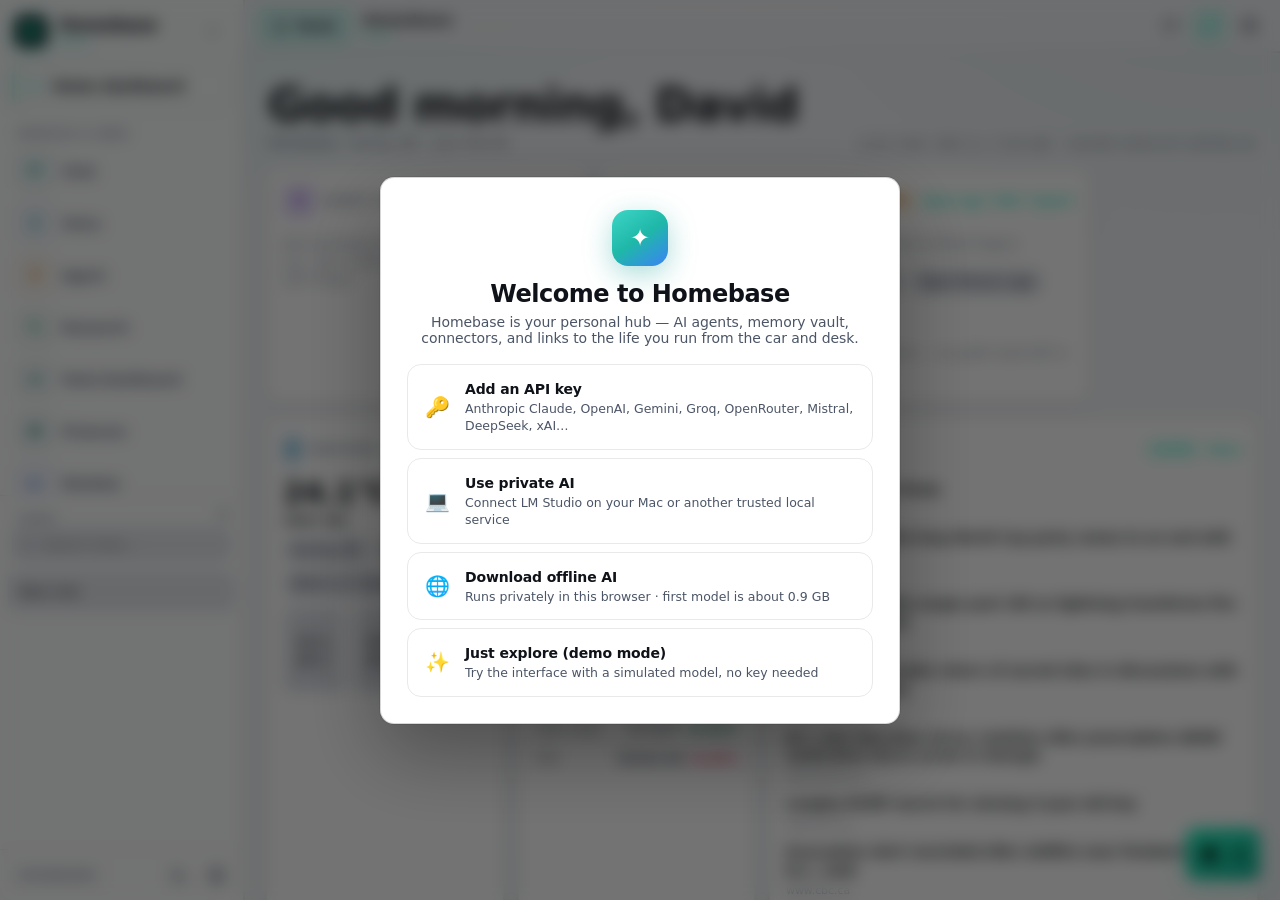
==== ai/index.html @ 6138772c "feat: design depth — clock-first Live, dock pill, user-moment UI Restructure Live for car glanceabil" ====
<!DOCTYPE html>
<html lang="en">
<head>
<meta charset="utf-8">
<meta name="viewport" content="width=device-width, initial-scale=1, viewport-fit=cover">
<meta name="theme-color" content="#05070a">
<meta name="apple-mobile-web-app-capable" content="yes">
<meta name="mobile-web-app-capable" content="yes">
<meta name="apple-mobile-web-app-status-bar-style" content="black-translucent">
<meta name="apple-mobile-web-app-title" content="Homebase">
<meta name="homebase-changelog-id" content="homebase-changelog">
<meta name="homebase-for-agents" content="Read #homebase-changelog (hidden) or call list_dashboard / window.HOMEBASE_CHANGELOG for dashboard history and roadmap.">
<link rel="apple-touch-icon" href="icon-180.png">
<link rel="manifest" href="manifest.webmanifest">
<title>Homebase</title>
<!-- HOMEBASE_CHANGELOG: machine-readable history for AI agents — also #homebase-changelog + JS HOMEBASE_CHANGELOG -->
<link rel="icon" href="data:image/svg+xml,%3Csvg xmlns='http://www.w3.org/2000/svg' viewBox='0 0 100 100'%3E%3Cdefs%3E%3ClinearGradient id='g' x1='0' y1='0' x2='1' y2='1'%3E%3Cstop offset='0' stop-color='%233dd6c6'/%3E%3Cstop offset='1' stop-color='%233b82f6'/%3E%3C/linearGradient%3E%3C/defs%3E%3Ccircle cx='50' cy='50' r='46' fill='url(%23g)'/%3E%3Ctext x='50' y='68' font-size='52' text-anchor='middle' fill='white'%3E%E2%9C%A6%3C/text%3E%3C/svg%3E">
<style>
/* ============================= Design tokens ============================= */
/* 2026-07-20 CALM: system UI stack (SF Pro / San Francisco / Segoe UI),
   mint accent #2af5c4, hairline chrome. No web fonts — pure system for
   instant paint on Tesla browser and mobile Safari. */
:root{
  --bg:#f2f4f7;
  --bg2:#ffffff;
  --bg3:#e6e9ee;
  --bg4:#dadfe6;
  --border:rgba(12,16,22,.09);
  --border2:rgba(12,16,22,.17);
  --hair:rgba(12,16,22,.08);
  --text:#0f1319;
  --text2:#4b5566;
  --text3:#7a8494;
  --steel:#8b95a8;
  --acc:#0d8f74;
  --acc2:#12b596;
  --acc-soft:rgba(13,143,116,.14);
  --acc-soft2:rgba(13,143,116,.26);
  --acc-glow:rgba(42,245,196,.22);
  --ok:#0f7d5e;
  --warn:#c46a05;
  --danger:#d92551;
  --glow:0 0 48px rgba(42,245,196,.14);
  --shadow:0 1px 2px rgba(12,16,22,.05), 0 10px 32px rgba(12,20,26,.10);
  --shadow-sm:0 1px 2px rgba(12,16,22,.05), 0 4px 12px rgba(12,20,26,.07);
  --r:16px;
  --r-sm:12px;
  --r-xs:8px;
  --font-display:-apple-system,BlinkMacSystemFont,"SF Pro Display","SF Pro Text","Segoe UI",system-ui,"Helvetica Neue",sans-serif;
  --font:-apple-system,BlinkMacSystemFont,"SF Pro Display","SF Pro Text","Segoe UI",system-ui,"Helvetica Neue",sans-serif;
  --mono:ui-monospace,SFMono-Regular,"SF Mono",Menlo,Consolas,monospace;
  --fs:16px;
  --sidebar-w:244px;
  --chat-w:48rem;
  --composer-r:14px;
  --mesh:none;
  --user-bubble:#dcf6ee;
  --asst-fg:var(--text);
  --sidebar-bg:rgba(255,255,255,.86);
  --topbar-h:52px;
  --aurora-a:rgba(42,245,196,.14);
  --aurora-b:rgba(15,140,120,.08);
  --aurora-c:rgba(42,245,196,.06);
  --surface-glass:rgba(255,255,255,.86);
}
[data-theme="dark"]{
  --bg:#05070a;
  --bg2:#0a0e14;
  --bg3:#12161d;
  --bg4:#1a1f2a;
  --border:rgba(255,255,255,.08);
  --border2:rgba(255,255,255,.16);
  --hair:rgba(255,255,255,.06);
  --text:#eef1f6;
  --text2:#a8b1c1;
  --text3:#7a8494;
  --steel:#8b95a8;
  --acc:#2af5c4;
  --acc2:#6bffd9;
  --acc-soft:rgba(42,245,196,.14);
  --acc-soft2:rgba(42,245,196,.28);
  --acc-glow:rgba(42,245,196,.35);
  --ok:#3ee29a;
  --warn:#fbbf24;
  --danger:#ff5c7a;
  --glow:0 0 40px rgba(42,245,196,.22);
  --shadow:0 1px 2px rgba(0,0,0,.35), 0 16px 40px rgba(0,0,0,.45);
  --shadow-sm:0 1px 2px rgba(0,0,0,.30), 0 4px 14px rgba(0,0,0,.32);
  --user-bubble:#0f2a24;
  --sidebar-bg:rgba(8,10,15,.92);
  --aurora-a:rgba(42,245,196,.12);
  --aurora-b:rgba(30,80,120,.10);
  --aurora-c:rgba(42,245,196,.06);
  --surface-glass:rgba(12,15,22,.88);
}
[data-theme="light"]{
  --bg:#f2f4f7;
  --bg2:#ffffff;
  --bg3:#e6e9ee;
  --bg4:#dadfe6;
  --border:rgba(12,16,22,.09);
  --border2:rgba(12,16,22,.17);
  --hair:rgba(12,16,22,.08);
  --text:#0f1319;
  --text2:#4b5566;
  --text3:#7a8494;
  --steel:#8b95a8;
  --acc:#0d8f74;
  --acc2:#12b596;
  --acc-soft:rgba(13,143,116,.14);
  --acc-soft2:rgba(13,143,116,.26);
  --acc-glow:rgba(42,245,196,.18);
  --shadow:0 1px 2px rgba(12,16,22,.05), 0 10px 32px rgba(12,20,26,.10);
  --shadow-sm:0 1px 2px rgba(12,16,22,.05), 0 4px 12px rgba(12,20,26,.07);
  --user-bubble:#dcf6ee;
  --sidebar-bg:rgba(255,255,255,.86);
  --aurora-a:rgba(42,245,196,.14);
  --aurora-b:rgba(15,140,120,.08);
  --aurora-c:rgba(42,245,196,.06);
  --surface-glass:rgba(255,255,255,.90);
}
*{box-sizing:border-box; -webkit-tap-highlight-color:transparent}
html{-webkit-text-size-adjust:100%}
html,body{height:100%}
button,a,.tgl,.convo,.swatch{touch-action:manipulation}
body{
  margin:0; font-family:var(--font); font-size:var(--fs); color:var(--text);
  background:var(--bg); overflow:hidden;
  letter-spacing:-.011em;
  -webkit-font-smoothing:antialiased; -moz-osx-font-smoothing:grayscale;
  text-rendering:optimizeLegibility;
}
body::before{
  content:""; position:fixed; inset:0; pointer-events:none; z-index:0;
  background:
    radial-gradient(1200px 720px at 8% -14%, var(--aurora-a), transparent 62%),
    radial-gradient(1040px 640px at 98% -6%, var(--aurora-b), transparent 58%),
    radial-gradient(920px 560px at 50% 116%, var(--aurora-c), transparent 60%);
  opacity:.9;
}
button{font-family:inherit; font-size:inherit; color:inherit; background:none; border:none; cursor:pointer; padding:0}
input,textarea,select{font-family:inherit; font-size:inherit; color:var(--text)}
input,textarea{
  background:var(--bg3); border:1px solid var(--border); border-radius:var(--r-sm);
  padding:10px 14px; outline:none; transition:border-color .15s, box-shadow .15s;
}
input:focus,textarea:focus{border-color:var(--acc); box-shadow:0 0 0 3px var(--acc-soft)}
select{background:var(--bg3); border:1px solid var(--border); border-radius:var(--r-sm); padding:8px 12px; outline:none}
a{color:var(--acc2); text-decoration:none}
a:hover{text-decoration:underline}
::-webkit-scrollbar{width:8px;height:8px}
::-webkit-scrollbar-thumb{background:rgba(255,255,255,.12); border-radius:8px; border:2px solid transparent; background-clip:content-box}
[data-theme="light"] ::-webkit-scrollbar-thumb{background:rgba(0,0,0,.15); background-clip:content-box; border:2px solid transparent}
::-webkit-scrollbar-track{background:transparent}

/* ============================= App layout ============================= */
#app{display:flex; height:100vh; height:100dvh; width:100%; position:relative; z-index:1; background:transparent}
#sidebar{
  width:var(--sidebar-w); min-width:var(--sidebar-w); height:100%;
  background:var(--sidebar-bg);
  backdrop-filter:blur(24px) saturate(1.35); -webkit-backdrop-filter:blur(24px) saturate(1.35);
  border-right:1px solid var(--border);
  display:flex; flex-direction:column; z-index:40;
  transition:transform .28s cubic-bezier(.22,1,.36,1), margin-left .28s cubic-bezier(.22,1,.36,1);
  box-shadow:4px 0 32px rgba(18,40,36,.08);
}
#main{flex:1; display:flex; flex-direction:column; min-width:0; position:relative; background:transparent}

/* Sidebar — ChatGPT-like */
.sb-head{display:flex; align-items:center; gap:10px; padding:14px 14px 6px}
.brand{display:flex; align-items:center; gap:10px; font-weight:800; font-size:16px; letter-spacing:-.02em; flex:1; min-width:0}
.brand .logo{
  width:30px;height:30px;border-radius:10px;
  background:linear-gradient(135deg,#3dd6c6,#1fb8a8 55%,#3b82f6);
  display:grid; place-items:center; color:#fff; font-size:14px; flex:none;
  box-shadow:0 2px 14px rgba(61,214,198,.4);
}
.brand-lockup{display:flex;flex-direction:column;gap:1px;line-height:1;min-width:0}
.brand .nm{color:var(--text); background:none; -webkit-text-fill-color:unset; font-weight:800}
.brand .sub{font-size:10px;font-weight:700;letter-spacing:1.4px;text-transform:uppercase;color:var(--acc)}
.icon-btn{
  width:36px;height:36px; min-width:36px; border-radius:10px; display:grid; place-items:center;
  color:var(--text2); transition:background .15s,color .15s, transform .12s; position:relative;
}
.icon-btn:hover{background:var(--bg3); color:var(--text)}
.icon-btn:active{transform:scale(.96)}
.icon-btn.on{color:var(--acc); background:var(--acc-soft)}
.icon-btn.on{box-shadow:none}
.icon-btn svg{width:18px;height:18px; display:block}
.new-chat{
  margin:6px 12px 12px; padding:12px 14px; min-height:48px; border-radius:14px; font-weight:700;
  background:linear-gradient(135deg,#1ec8b8,#3dd6c6 45%,#3b82f6);
  color:#06201c; border:none;
  display:flex; align-items:center; gap:10px; justify-content:flex-start;
  box-shadow:0 8px 24px rgba(61,214,198,.28); transition:filter .15s, transform .12s, box-shadow .15s;
  letter-spacing:-.01em;
}
.new-chat:hover{filter:brightness(1.05); transform:translateY(-1px); box-shadow:0 12px 28px rgba(61,214,198,.34)}
.new-chat svg{stroke:#06201c}
.sb-search{margin:0 12px 10px; position:relative}
.sb-search input{
  width:100%; padding:9px 12px 9px 34px; background:var(--bg3); font-size:13.5px;
  border-radius:10px; border-color:transparent;
}
.sb-search input:focus{border-color:var(--acc)}
.sb-search .mag{position:absolute; left:11px; top:50%; transform:translateY(-50%); color:var(--text3); width:15px;height:15px}
#convo-list{flex:1; overflow-y:auto; padding:4px 8px 12px}
.convo{
  display:flex; align-items:center; gap:8px; padding:10px 12px; border-radius:10px; cursor:pointer;
  color:var(--text2); margin-bottom:1px; position:relative; user-select:none;
  transition:background .12s, color .12s;
}
.convo:hover{background:var(--bg3)}
.convo.active{background:var(--bg3); color:var(--text)}
.convo .c-title{flex:1; min-width:0; white-space:nowrap; overflow:hidden; text-overflow:ellipsis; font-size:13.5px; font-weight:500}
.convo .c-pin{font-size:11px; color:var(--acc); flex:none}
.convo .c-x{opacity:0; width:24px;height:24px;min-width:24px; border-radius:7px; display:grid; place-items:center; color:var(--text3)}
.convo:hover .c-x{opacity:1}
.convo .c-x:hover{background:var(--bg4); color:var(--danger)}
.sb-sec{font-size:11px; text-transform:uppercase; letter-spacing:.08em; color:var(--text3); padding:14px 14px 6px; font-weight:600}
.sb-foot{border-top:1px solid var(--border); padding:10px 12px; display:flex; align-items:center; gap:6px; color:var(--text2); font-size:13px}
.sb-foot .grow{flex:1}
#sb-scrim{display:none; position:fixed; inset:0; background:rgba(0,0,0,.45); z-index:35; backdrop-filter:blur(4px)}

/* Topbar — minimal, borderless */
#topbar{
  display:flex; align-items:center; gap:6px; padding:8px 14px;
  min-height:var(--topbar-h);
  border-bottom:none;
  background:transparent;
  z-index:20;
}
#menu-btn{display:none}
#model-btn{
  display:flex; align-items:center; gap:8px; padding:7px 12px 7px 10px; border-radius:999px;
  background:transparent; border:1px solid transparent; max-width:320px;
  transition:background .15s, border-color .15s;
}
#model-btn:hover{background:var(--bg3); border-color:var(--border)}
#model-btn .m-dot{width:7px;height:7px;border-radius:50%; background:var(--ok); flex:none}
#model-btn .m-name{font-weight:600; font-size:14px; white-space:nowrap; overflow:hidden; text-overflow:ellipsis; letter-spacing:-.02em}
#model-btn .m-prov{font-size:12px; color:var(--text3); white-space:nowrap}
#model-btn .chev{color:var(--text3); flex:none; opacity:.7}
.tb-spacer{flex:1}
#tools-btn.on::after,#council-btn.on::after{
  content:""; position:absolute; top:6px; right:6px; width:6px;height:6px; border-radius:50%; background:var(--acc);
}
#council-btn.on{color:var(--acc); background:var(--acc-soft)}

/* ============================= Chat area ============================= */
#chat-scroll{flex:1; overflow-y:auto; overscroll-behavior:contain; scroll-behavior:smooth}
#chat{
  max-width:var(--chat-w); margin:0 auto; width:100%;
  padding:12px 20px 36px; display:flex; flex-direction:column; gap:28px;
  min-height:100%;
}
#chat:has(#empty-state){
  justify-content:center; padding-top:8px; padding-bottom:12px;
}
.msg{display:flex; gap:14px; animation:msgIn .28s cubic-bezier(.22,1,.36,1); align-items:flex-start}
@keyframes msgIn{from{opacity:0; transform:translateY(8px)}to{opacity:1; transform:none}}
.msg .avatar{
  width:28px;height:28px;min-width:28px; border-radius:999px; display:grid; place-items:center;
  font-size:13px; margin-top:4px; user-select:none;
}
.msg.assistant .avatar{
  background:linear-gradient(145deg,#3dd6c6,#1fb8a8 55%,#3b82f6);
  color:#fff; box-shadow:none;
}
.msg.user{flex-direction:row-reverse}
.msg.user .avatar{display:none} /* ChatGPT-style: no user avatar */
.msg .body{min-width:0; max-width:100%; flex:1; display:flex; flex-direction:column; gap:6px}
.msg.user .body{align-items:flex-end; max-width:min(85%, 720px); margin-left:auto; flex:0 1 auto}
.msg.assistant .body{max-width:100%}
.bubble{
  border-radius:var(--r); padding:2px 0; line-height:1.7; word-wrap:break-word; overflow-wrap:break-word; max-width:100%;
  font-size:15.5px; letter-spacing:-.011em;
}
.msg.user .bubble{
  background:linear-gradient(160deg,#d8f3ee,#dbeafe);
  border:1px solid rgba(15,159,148,.18); white-space:pre-wrap; max-width:100%;
  padding:12px 16px; border-radius:22px 22px 8px 22px;
  color:var(--text); font-size:15.5px;
  box-shadow:0 4px 16px rgba(15,159,148,.12);
}
[data-theme="dark"] .msg.user .bubble{
  background:linear-gradient(160deg,#14352c,#1c4c48);
  border-color:rgba(61,214,198,.24);
}
.msg.assistant .bubble{
  background:transparent; border:none; width:100%; box-shadow:none;
  padding:2px 0; color:var(--asst-fg);
}
.msg .meta{
  font-size:12px; color:var(--text3); display:flex; gap:8px; align-items:center;
  padding:2px 2px; flex-wrap:wrap; opacity:.85;
}
.msg.user .meta{justify-content:flex-end}
.msg .actions{display:flex; gap:2px; opacity:0; transition:opacity .15s}
.msg:hover .actions, .msg:focus-within .actions{opacity:1}
@media (hover:none){.msg .actions{opacity:.9}}
.actions .icon-btn{width:30px;height:30px;min-width:30px; border-radius:8px}
.actions .icon-btn svg{width:15px;height:15px}
.stream-caret::after{content:""; display:inline-block; width:7px; height:16px; margin-left:3px; vertical-align:-2px; border-radius:1px; background:var(--text); animation:blink 1s steps(1) infinite}
@keyframes blink{50%{opacity:0}}
.msg-err{border:1px solid color-mix(in srgb,var(--danger) 40%,transparent) !important; background:color-mix(in srgb,var(--danger) 8%,var(--bg2)) !important; border-radius:14px; padding:12px 14px !important}
.err-row{display:flex; gap:10px; align-items:center; color:var(--danger); font-size:13.5px}
.err-row button{border:1px solid var(--danger); color:var(--danger); border-radius:999px; padding:5px 14px; font-size:12.5px; font-weight:600}
.err-row button:hover{background:var(--danger); color:#fff}

.att-row{display:flex; gap:8px; flex-wrap:wrap}
.att-thumb{width:96px;height:96px; object-fit:cover; border-radius:14px; border:1px solid var(--border); cursor:zoom-in}
.att-file{display:flex; align-items:center; gap:8px; background:var(--bg3); border:1px solid var(--border); border-radius:12px; padding:10px 12px; font-size:12.5px; color:var(--text2); max-width:240px}
.att-file .fn{white-space:nowrap; overflow:hidden; text-overflow:ellipsis}

/* Thinking / tools */
.think-box{
  border:1px solid var(--border); border-radius:14px; background:var(--bg2);
  margin-bottom:4px; overflow:hidden; width:100%;
}
.think-box summary{
  cursor:pointer; padding:10px 14px; font-size:13px; font-weight:600; color:var(--text2);
  list-style:none; display:flex; align-items:center; gap:6px;
}
.think-box summary::-webkit-details-marker{display:none}
.think-body{padding:0 14px 12px; font-size:13px; color:var(--text3); white-space:pre-wrap; line-height:1.55; max-height:240px; overflow:auto}
.tool-box{
  border:1px solid var(--border) !important; border-radius:14px; background:var(--bg2) !important;
  margin:4px 0; overflow:hidden; width:100%;
}
.tool-box summary{
  cursor:pointer; padding:10px 14px; font-size:13px; font-weight:600; color:var(--text2);
  list-style:none;
}
.tool-box summary::-webkit-details-marker{display:none}
.tool-call{padding:8px 14px 12px; border-top:1px solid var(--border); font-size:12.5px}
.tool-call .t-head{display:flex; gap:8px; align-items:center; margin-bottom:6px; font-family:var(--mono); font-size:12px}
.tool-call .t-state{margin-left:auto; font-size:11px; font-weight:700; text-transform:uppercase; letter-spacing:.04em}
.tool-call .t-state.run{color:var(--acc2)}
.tool-call .t-state.done{color:var(--ok)}
.tool-call .t-state.err{color:var(--danger)}
.tool-call pre{
  margin:0; padding:10px 12px; background:var(--bg); border-radius:10px; overflow:auto;
  font-size:11.5px; line-height:1.45; color:var(--text2); max-height:180px;
}
.spin{display:inline-block; width:12px;height:12px; border:2px solid var(--border2); border-top-color:var(--acc); border-radius:50%; animation:spin .7s linear infinite; vertical-align:-1px}
@keyframes spin{to{transform:rotate(360deg)}}

/* Council / plan */
.council-box{
  border:1px solid var(--border); border-radius:16px; overflow:hidden; width:100%;
  background:var(--bg2); box-shadow:none;
}
.council-box .c-head{
  display:flex; align-items:center; gap:10px; padding:12px 14px;
  border-bottom:1px solid var(--border); font-weight:650; font-size:13.5px; background:transparent;
}
.council-box .c-head .c-ico{
  width:26px;height:26px;border-radius:8px; display:grid; place-items:center;
  background:linear-gradient(145deg,var(--acc),var(--acc2)); color:#fff; font-size:13px;
}
.council-member{border-bottom:1px solid var(--border); padding:12px 14px}
.council-member:last-child{border-bottom:none}
.council-member .cm-head{display:flex; align-items:center; gap:8px; margin-bottom:8px; font-size:12.5px}
.council-member .cm-dot{width:8px;height:8px;border-radius:50%; flex:none}
.council-member .cm-name{font-weight:650; color:var(--text)}
.council-member .cm-model{color:var(--text3); font-family:var(--mono); font-size:11px}
.council-member .cm-state{margin-left:auto; font-size:11px; font-weight:600; text-transform:uppercase; letter-spacing:.04em}
.council-member .cm-state.run{color:var(--acc2)}
.council-member .cm-state.done{color:var(--ok)}
.council-member .cm-state.err{color:var(--danger)}
.council-member .cm-body{font-size:13.5px; line-height:1.55; color:var(--text2); max-height:220px; overflow:auto; white-space:pre-wrap}
.council-synth-label{font-size:11px; font-weight:700; letter-spacing:.08em; text-transform:uppercase; color:var(--text3); padding:4px 0 0}
.plan-box{border:1px solid var(--border); border-radius:14px; padding:12px 14px; width:100%; background:var(--bg2)}
.plan-box .p-title{font-weight:650; font-size:13px; margin-bottom:8px; display:flex; gap:8px; align-items:center}
.plan-box ol{margin:0; padding-left:18px; display:flex; flex-direction:column; gap:6px}
.plan-box li{font-size:13px; color:var(--text2); line-height:1.4}
.plan-box li.done{color:var(--ok); text-decoration:line-through; opacity:.85}
.plan-box li.run{color:var(--acc2); font-weight:600}
.plan-box li.err{color:var(--danger)}

#jump-btn{
  position:absolute; bottom:110px; left:50%; transform:translateX(-50%);
  z-index:15; display:none; align-items:center; gap:6px;
  padding:8px 14px; border-radius:999px; background:var(--bg2); border:1px solid var(--border2);
  font-size:12.5px; font-weight:600; color:var(--text2); box-shadow:var(--shadow);
}
#jump-btn.show{display:flex}

/* ============================= Markdown ============================= */
.md{line-height:1.7}
.md p{margin:0 0 .85em}
.md p:last-child{margin-bottom:0}
.md h1,.md h2,.md h3{margin:1.1em 0 .45em; font-weight:650; letter-spacing:-.02em; line-height:1.25}
.md h1{font-size:1.35em}.md h2{font-size:1.18em}.md h3{font-size:1.05em}
.md ul,.md ol{margin:.4em 0 .9em; padding-left:1.35em}
.md li{margin:.25em 0}
.md blockquote{
  margin:.7em 0; padding:.2em 0 .2em 14px; border-left:3px solid var(--acc);
  color:var(--text2);
}
.md table{border-collapse:collapse; width:100%; margin:.8em 0; font-size:13.5px; display:block; overflow-x:auto}
.md th,.md td{border:1px solid var(--border); padding:8px 12px; text-align:left}
.md th{background:var(--bg3); font-weight:600}
.md hr{border:none; border-top:1px solid var(--border); margin:1.2em 0}
.md a{color:var(--acc2)}
.md code{
  font-family:var(--mono); font-size:.88em; background:var(--bg3);
  padding:.12em .4em; border-radius:6px; border:1px solid var(--border);
}
.md pre{margin:.7em 0; padding:0; background:none; border:none}
.codeblock{
  background:#0d0d0f; border:1px solid var(--border); border-radius:14px; overflow:hidden; margin:.75em 0;
}
[data-theme="light"] .codeblock{background:#1a1a1e}
.codeblock .cb-head{
  display:flex; align-items:center; justify-content:space-between; padding:8px 12px;
  background:rgba(255,255,255,.04); border-bottom:1px solid var(--border);
  font-size:11.5px; color:var(--text3); font-family:var(--mono);
}
.cb-copy{
  font-size:11.5px; color:var(--text2); padding:4px 10px; border-radius:8px;
  border:1px solid var(--border); background:transparent;
}
.cb-copy:hover{background:rgba(255,255,255,.06); color:var(--text)}
.codeblock pre{
  margin:0; padding:14px 16px; overflow:auto; font-family:var(--mono); font-size:13px;
  line-height:1.55; color:#e4e4e7; background:transparent;
}
.codeblock code{background:none; border:none; padding:0; font-size:inherit; color:inherit}

/* ============================= Empty state — Gemini-grade ============================= */
#empty-state{
  margin:auto; text-align:center; padding:36px 22px 20px; max-width:780px; width:100%;
  animation:msgIn .5s cubic-bezier(.22,1,.36,1);
  display:flex; flex-direction:column; align-items:center;
}
#empty-state .hero-orb{
  position:relative; width:88px; height:88px; margin:0 auto 22px;
  display:grid; place-items:center;
}
#empty-state .hero-orb .orb-core{
  width:64px; height:64px; border-radius:22px; position:relative; z-index:2;
  background:conic-gradient(from 210deg, #3dd6c6, #22d3ee, #3b82f6, #1fb8a8, #3dd6c6);
  display:grid; place-items:center; color:#fff; font-size:28px;
  box-shadow:0 12px 40px rgba(61,214,198,.42), inset 0 1px 0 rgba(255,255,255,.35);
  animation:orbFloat 5s ease-in-out infinite;
}
#empty-state .hero-orb .orb-core::after{
  content:""; position:absolute; inset:2px; border-radius:20px;
  background:linear-gradient(160deg, rgba(255,255,255,.22), transparent 45%, rgba(0,0,0,.12));
  pointer-events:none;
}
#empty-state .hero-orb .orb-glow{
  position:absolute; inset:-12px; border-radius:50%; z-index:1;
  background:conic-gradient(from 0deg, #3dd6c6, #22d3ee, #3b82f6, #3dd6c6);
  filter:blur(22px); opacity:.55; animation:orbSpin 10s linear infinite;
}
@keyframes orbFloat{0%,100%{transform:translateY(0)}50%{transform:translateY(-7px)}}
@keyframes orbSpin{to{transform:rotate(360deg)}}
#empty-state h1{
  font-size:clamp(32px, 5.2vw, 44px); font-weight:650; margin:0 0 10px;
  letter-spacing:-.045em; line-height:1.1;
  background:linear-gradient(115deg, #0f766e 0%, #0f9f94 32%, #1fb8a8 68%, #3b82f6 100%);
  -webkit-background-clip:text; background-clip:text; -webkit-text-fill-color:transparent;
}
[data-theme="dark"] #empty-state h1{
  background:linear-gradient(115deg, #e6fbf7 0%, #a7f3e8 35%, #7dd3fc 70%, #dbeafe 100%);
  -webkit-background-clip:text; background-clip:text; -webkit-text-fill-color:transparent;
}
#empty-state .subhead{
  color:var(--text2); margin:0 0 28px; font-size:15.5px; line-height:1.5; max-width:440px;
  letter-spacing:-.01em;
}
#empty-state .mode-tiles{
  display:grid; grid-template-columns:repeat(auto-fill, minmax(148px, 1fr)); gap:12px;
  width:100%; max-width:720px; margin-bottom:22px;
}
#empty-state .mode-tile{
  position:relative; display:flex; flex-direction:column; align-items:flex-start; gap:12px;
  padding:16px 15px 15px; border-radius:18px; text-align:left;
  background:var(--surface-glass);
  border:1px solid var(--border);
  backdrop-filter:blur(18px) saturate(1.25); -webkit-backdrop-filter:blur(18px) saturate(1.25);
  box-shadow:0 4px 20px rgba(18,80,72,.08);
  color:var(--text); cursor:pointer;
  transition:transform .18s cubic-bezier(.22,1,.36,1), border-color .18s, box-shadow .18s, background .18s;
  min-height:118px; overflow:hidden;
}
#empty-state .mode-tile::before{
  content:""; position:absolute; inset:0; opacity:0; transition:opacity .2s;
  background:radial-gradient(120% 80% at 0% 0%, var(--tile-glow, rgba(61,214,198,.20)), transparent 55%);
  pointer-events:none;
}
#empty-state .mode-tile:hover{
  transform:translateY(-3px);
  border-color:color-mix(in srgb, var(--tile-c, var(--acc)) 45%, var(--border));
  box-shadow:0 16px 40px rgba(0,0,0,.28), 0 0 0 1px color-mix(in srgb, var(--tile-c, var(--acc)) 25%, transparent);
}
#empty-state .mode-tile:hover::before{opacity:1}
#empty-state .mode-tile.active{
  border-color:color-mix(in srgb, var(--tile-c, var(--acc)) 55%, var(--border));
  box-shadow:0 0 0 1px color-mix(in srgb, var(--tile-c, var(--acc)) 35%, transparent), 0 12px 36px rgba(0,0,0,.25);
  background:color-mix(in srgb, var(--bg2) 88%, var(--tile-c, var(--acc)) 12%);
}
#empty-state .mode-tile.active::before{opacity:1}
#empty-state .mode-tile .mt-ico{
  width:38px; height:38px; border-radius:12px; display:grid; place-items:center;
  font-size:18px; color:#fff; flex:none;
  background:var(--tile-grad, linear-gradient(145deg, #3dd6c6, #1fb8a8));
  box-shadow:0 6px 16px color-mix(in srgb, var(--tile-c, #0f9f94) 40%, transparent);
}
#empty-state .mode-tile .mt-title{font-size:14.5px; font-weight:650; letter-spacing:-.02em}
#empty-state .mode-tile .mt-desc{font-size:12.5px; color:var(--text2); line-height:1.4; font-weight:450}
#empty-state .mode-tile .mt-badge{
  position:absolute; top:12px; right:12px; font-size:10px; font-weight:700;
  letter-spacing:.04em; text-transform:uppercase; padding:3px 7px; border-radius:999px;
  background:rgba(255,255,255,.06); color:var(--text3); border:1px solid var(--border);
}
#empty-state .mode-tile.active .mt-badge{
  background:color-mix(in srgb, var(--tile-c, var(--acc)) 18%, transparent);
  color:var(--text); border-color:color-mix(in srgb, var(--tile-c, var(--acc)) 30%, transparent);
}
#empty-state .prompt-chips{
  display:flex; flex-wrap:wrap; gap:8px; justify-content:center; max-width:640px; width:100%;
}
#empty-state .prompt-chip{
  padding:9px 14px; border-radius:999px; font-size:13px; font-weight:500;
  color:var(--text2); border:1px solid var(--border);
  background:color-mix(in srgb, var(--bg2) 70%, transparent);
  backdrop-filter:blur(10px); transition:background .15s, color .15s, border-color .15s, transform .15s;
}
#empty-state .prompt-chip:hover{
  color:var(--text); border-color:var(--border2); background:var(--bg2); transform:translateY(-1px);
}

/* legacy sample-grid kept for safety */
.sample-grid{display:none}
.sample{display:none}
.big-orb{display:none}

/* ============================= Mode rail (above composer) ============================= */
#mode-rail{
  display:flex; gap:8px; overflow-x:auto; scrollbar-width:none;
  max-width:var(--chat-w); margin:0 auto 10px; padding:0 2px 2px;
  -webkit-overflow-scrolling:touch;
}
#mode-rail::-webkit-scrollbar{display:none}
.mode-pill{
  flex:none; display:inline-flex; align-items:center; gap:8px;
  padding:8px 14px 8px 10px; border-radius:999px;
  border:1px solid var(--border); background:color-mix(in srgb, var(--bg2) 80%, transparent);
  backdrop-filter:blur(12px); -webkit-backdrop-filter:blur(12px);
  color:var(--text2); font-size:13px; font-weight:600; letter-spacing:-.01em;
  transition:background .15s, border-color .15s, color .15s, box-shadow .15s, transform .12s;
  cursor:pointer; white-space:nowrap;
}
.mode-pill:hover{color:var(--text); border-color:var(--border2); background:var(--bg2)}
.mode-pill.active{
  color:var(--text);
  border-color:color-mix(in srgb, var(--pill-c, var(--acc)) 50%, var(--border));
  background:color-mix(in srgb, var(--pill-c, var(--acc)) 14%, var(--bg2));
  box-shadow:0 0 0 1px color-mix(in srgb, var(--pill-c, var(--acc)) 20%, transparent), 0 4px 16px color-mix(in srgb, var(--pill-c, var(--acc)) 18%, transparent);
}
.mode-pill .mp-ico{
  width:24px; height:24px; border-radius:8px; display:grid; place-items:center;
  font-size:12px; color:#fff; background:var(--pill-grad, linear-gradient(145deg,#3dd6c6,#0f9f94));
  box-shadow:0 1px 5px color-mix(in srgb, var(--pill-c, #0f9f94) 18%, transparent);
}
.mode-pill .mp-label{line-height:1}

/* ============================= Composer /* ============================= Composer — floating pill ============================= */
#composer-wrap{
  padding:0 16px calc(14px + env(safe-area-inset-bottom, 0px));
  max-width:calc(var(--chat-w) + 40px); width:100%; margin:0 auto;
  background:linear-gradient(180deg, transparent, var(--bg) 28%);
  position:relative; z-index:10;
}
#pending-atts{display:flex; gap:8px; flex-wrap:wrap; padding:0 4px 10px; max-width:var(--chat-w); margin:0 auto}
.p-att{position:relative; border-radius:12px; overflow:hidden; border:1px solid var(--border)}
.p-att img{width:72px;height:72px; object-fit:cover; display:block}
.p-att .p-file{display:flex; align-items:center; gap:8px; padding:10px 12px; background:var(--bg2); font-size:12px; max-width:180px}
.p-att .rm{
  position:absolute; top:4px; right:4px; width:22px;height:22px; border-radius:50%;
  background:rgba(0,0,0,.65); color:#fff; font-size:11px; display:grid; place-items:center;
}
#composer{
  display:flex; align-items:flex-end; gap:4px;
  background:var(--surface-glass);
  backdrop-filter:blur(22px) saturate(1.35); -webkit-backdrop-filter:blur(22px) saturate(1.35);
  border:1px solid var(--border2);
  border-radius:var(--composer-r);
  padding:10px 10px 10px 8px;
  box-shadow:0 10px 40px rgba(18,80,72,.14), inset 0 0 0 1px rgba(255,255,255,.55);
  transition:border-color .15s, box-shadow .15s;
  max-width:var(--chat-w); margin:0 auto;
}
[data-theme="dark"] #composer{
  box-shadow:0 16px 48px rgba(0,0,0,.35), 0 0 60px rgba(61,214,198,.12);
}
[data-theme="light"] #composer{
  box-shadow:0 4px 24px rgba(0,0,0,.06), 0 0 0 1px var(--border);
  background:var(--bg2);
}
#composer:focus-within{
  border-color:color-mix(in srgb, var(--acc) 55%, var(--border2));
  box-shadow:0 0 0 3px var(--acc-soft), 0 12px 40px rgba(0,0,0,.28);
}
#input{
  flex:1; resize:none; border:none; background:none; outline:none; max-height:200px;
  padding:10px 8px; line-height:1.5; font-size:16px; box-shadow:none !important;
  color:var(--text);
}
#input::placeholder{color:var(--text3)}
#mic-btn.rec{color:#fff; background:var(--danger); animation:pulse 1.2s ease infinite; border-radius:999px}
@keyframes pulse{0%,100%{opacity:1}50%{opacity:.75}}
#send-btn{
  width:36px;height:36px; min-width:36px; border-radius:999px;
  display:grid; place-items:center;
  background:linear-gradient(135deg,#1ec8b8,#3dd6c6 45%,#3b82f6);
  color:#fff; box-shadow:0 4px 14px rgba(61,214,198,.42);
  transition:opacity .15s, transform .12s, background .15s, box-shadow .15s;
  margin-bottom:1px;
}
#send-btn:disabled{opacity:.32; cursor:default; box-shadow:none}
#send-btn:not(:disabled):hover{transform:scale(1.06); box-shadow:0 6px 18px rgba(61,214,198,.5)}
#send-btn.stop{background:var(--danger); color:#fff; opacity:1; box-shadow:0 4px 14px rgba(225,29,72,.35)}
#send-btn svg{width:18px;height:18px}
#comp-hint{
  display:flex; align-items:center; gap:10px; padding:8px 8px 0;
  font-size:11.5px; color:var(--text3); max-width:var(--chat-w); margin:0 auto;
}
#comp-hint .grow{flex:1}
#query-model-control{
  display:inline-flex; align-items:center; gap:5px; min-width:0; max-width:min(290px,58vw);
  padding:3px 22px 3px 8px; position:relative; border:1px solid var(--border);
  border-radius:999px; background:var(--bg2); color:var(--text2); cursor:pointer;
}
#query-model-control.chosen{
  color:var(--acc); border-color:color-mix(in srgb, var(--acc) 38%, var(--border));
  background:var(--acc-soft);
}
#query-model-control>span{font-size:10px; font-weight:750; text-transform:uppercase; letter-spacing:.035em; flex:none}
#query-model-control::after{content:'⌄'; position:absolute; right:8px; top:50%; transform:translateY(-56%); pointer-events:none; font-size:11px}
#query-model-select{
  min-width:0; max-width:220px; border:0; padding:0; outline:0; box-shadow:none!important;
  background:transparent; color:inherit; font-family:inherit; font-size:11.5px; font-weight:650; line-height:1.35; cursor:pointer;
  appearance:none; -webkit-appearance:none; white-space:nowrap; text-overflow:ellipsis;
}
#hint-model{display:none}
#hint-tools,#hint-council{
  font-size:11px; font-weight:600; padding:2px 8px; border-radius:999px;
  background:var(--acc-soft); color:var(--acc);
}
.hide-sm{}

/* ============================= Dropdown menus ============================= */
.pop{
  position:fixed; z-index:80; background:var(--bg2); border:1px solid var(--border2);
  border-radius:16px; box-shadow:var(--shadow); display:none; overflow:hidden;
  min-width:240px; max-height:min(70vh, 520px); flex-direction:column;
}
.pop.open{display:flex}
.mm-search{padding:10px; border-bottom:1px solid var(--border)}
.mm-search input{width:100%; font-size:13.5px; background:var(--bg3); border-radius:10px}
#mm-list{overflow-y:auto; padding:6px}
.mm-group{font-size:11px; font-weight:700; letter-spacing:.06em; text-transform:uppercase; color:var(--text3); padding:10px 12px 4px}
.mm-item{
  display:flex; align-items:center; gap:10px; padding:10px 12px; border-radius:10px;
  cursor:pointer; font-size:13.5px; color:var(--text2);
}
.mm-item:hover{background:var(--bg3); color:var(--text)}
.mm-item.on,.mm-item.sel{background:var(--acc-soft); color:var(--text)}
.mm-note{font-size:11.5px; color:var(--text3); padding:4px 12px 10px}
.mm-quick{padding:12px 12px 8px; flex:none}
.mm-quick-title{font-size:14px; font-weight:700; color:var(--text); margin-bottom:3px}
.mm-quick-sub{font-size:12px; line-height:1.4; color:var(--text3); margin-bottom:10px}
.mm-item .mi-name{flex:1; min-width:0; text-align:left}
.mm-item .mi-name small{display:block; color:var(--text3); font-size:11.5px; font-weight:400; margin-top:2px; line-height:1.35}
.mm-choice{width:100%; border:1px solid var(--border); background:var(--bg3)}
.mm-choice.sel{border-color:color-mix(in srgb,var(--acc) 45%,var(--border)); background:var(--acc-soft)}
.mm-advanced-toggle{display:flex; width:100%; align-items:center; justify-content:space-between; padding:11px 14px; border-top:1px solid var(--border); border-bottom:1px solid var(--border); color:var(--text2); font-size:13px; font-weight:650; flex:none}
.mm-advanced-toggle:hover{background:var(--bg3); color:var(--text)}
.mm-advanced-toggle .chev{transition:transform .15s}
.mm-advanced-toggle[aria-expanded="true"] .chev{transform:rotate(90deg)}
#mm-advanced:not([hidden]){display:flex; flex:1; min-height:0; flex-direction:column; overflow:hidden}
#mm-advanced .mm-search{flex:none}
#mm-advanced #mm-list{flex:1; min-height:0}
.attach-menu{min-width:200px; padding:6px}
.menu-item{
  display:flex; align-items:center; gap:10px; padding:11px 12px; border-radius:10px;
  width:100%; text-align:left; color:var(--text2); font-size:13.5px;
}
.menu-item:hover{background:var(--bg3); color:var(--text)}
.menu-item svg{width:18px;height:18px; flex:none}

/* ============================= Modals ============================= */
.modal-scrim{
  position:fixed; inset:0; z-index:90; background:rgba(0,0,0,.55);
  display:none; align-items:center; justify-content:center; padding:20px;
  backdrop-filter:blur(8px); -webkit-backdrop-filter:blur(8px);
}
.modal-scrim.open{display:flex}
.modal{
  background:var(--bg2); border:1px solid var(--border2); border-radius:20px;
  width:100%; max-width:520px; max-height:min(88vh, 820px);
  display:flex; flex-direction:column; box-shadow:0 24px 80px rgba(0,0,0,.5);
  overflow:hidden; animation:msgIn .25s ease;
}
.modal.wide{max-width:680px}
.mo-head{
  display:flex; align-items:center; gap:10px; padding:16px 18px;
  border-bottom:1px solid var(--border); flex:none;
}
.mo-head h2{margin:0; font-size:16px; font-weight:650; letter-spacing:-.02em; flex:1}
.mo-tabs{display:flex; gap:2px; padding:8px 12px 0; overflow-x:auto; border-bottom:1px solid var(--border); flex:none}
.mo-tab{
  padding:9px 12px; border-radius:10px 10px 0 0; font-size:13px; font-weight:600;
  color:var(--text3); white-space:nowrap; border-bottom:2px solid transparent; margin-bottom:-1px;
}
.mo-tab:hover{color:var(--text2)}
.mo-tab.on{color:var(--text); border-bottom-color:var(--acc)}
.mo-mobile-nav{display:none}
.mo-body{padding:16px 18px 20px; overflow-y:auto; flex:1; min-height:0}
.set-pane{}
.set-row{
  display:flex; align-items:center; gap:14px; padding:12px 0;
  border-bottom:1px solid var(--border);
}
.set-row:last-child{border-bottom:none}
.set-row .lbl{flex:1; min-width:0; font-size:14px; font-weight:500}
.set-row .sub{display:block; font-size:12.5px; color:var(--text3); font-weight:400; margin-top:3px; line-height:1.4}
.set-sec{margin-top:8px}
.set-sec h3{font-size:12px; text-transform:uppercase; letter-spacing:.06em; color:var(--text3); margin:16px 0 8px; font-weight:700}
.settings-disclosure{border:1px solid var(--border); border-radius:14px; margin:10px 0; overflow:hidden; background:var(--bg)}
.settings-disclosure>summary{display:none}
.settings-disclosure-body{padding:0 14px}
.hint-box{
  background:var(--bg3); border:1px solid var(--border); border-radius:12px;
  padding:12px 14px; font-size:13px; color:var(--text2); line-height:1.5;
}
.tgl{
  width:42px; height:26px; border-radius:999px; background:var(--bg4); border:1px solid var(--border);
  position:relative; flex:none; cursor:pointer; transition:background .15s;
}
.tgl::after{
  content:""; position:absolute; top:2px; left:2px; width:20px;height:20px; border-radius:50%;
  background:#fff; transition:transform .18s cubic-bezier(.22,1,.36,1); box-shadow:0 1px 3px rgba(0,0,0,.25);
}
.tgl.on{background:var(--acc); border-color:var(--acc)}
.tgl.on::after{transform:translateX(16px)}
.sm-btn{
  padding:8px 14px; border-radius:999px; font-size:13px; font-weight:600;
  background:var(--bg3); border:1px solid var(--border); color:var(--text2);
  transition:background .12s, color .12s;
}
.sm-btn:hover{background:var(--bg4); color:var(--text)}
.sm-btn.pri{background:var(--text); color:var(--bg); border-color:transparent}
.sm-btn.pri:hover{opacity:.9}
.sm-btn.dngr{color:var(--danger); border-color:color-mix(in srgb,var(--danger) 35%,transparent)}
.sm-btn.dngr:hover{background:var(--danger); color:#fff}
.swatches{display:flex; gap:8px; flex-wrap:wrap; align-items:center}
.swatch{width:28px;height:28px; border-radius:50%; border:2px solid transparent; cursor:pointer}
.swatch.sel{border-color:var(--text); box-shadow:0 0 0 2px var(--bg2)}
.prov-card{border:1px solid var(--border); border-radius:14px; margin-bottom:10px; overflow:hidden; background:var(--bg)}
.prov-head{
  display:flex; align-items:center; gap:10px; padding:12px 14px; cursor:pointer;
}
.prov-head:hover{background:var(--bg3)}
.prov-body{padding:0 14px 14px; display:none}
.prov-card.open .prov-body{display:block}
.badge{font-size:10.5px; font-weight:700; padding:2px 7px; border-radius:999px; background:var(--bg3); color:var(--text3); letter-spacing:.02em}
.badge.ok{background:rgba(52,211,153,.12); color:var(--ok)}

/* ============================= Memory / tasks ============================= */
.mem-item{display:flex; gap:10px; align-items:flex-start; padding:12px 4px; border-bottom:1px solid var(--border)}
.mem-item .m-ico{width:32px;height:32px;border-radius:10px; display:grid; place-items:center; flex:none; background:var(--acc-soft); font-size:14px; border:1px solid var(--acc-soft2)}
.mem-item .m-txt{flex:1; line-height:1.5; font-size:13.5px; min-width:0}
.mem-item .m-meta{display:flex; flex-wrap:wrap; gap:5px; margin-top:6px; align-items:center}
.mem-item .m-date{font-size:11px; color:var(--text3)}
.mem-chip{font-size:10px; font-weight:700; letter-spacing:.04em; text-transform:uppercase; padding:2px 7px; border-radius:100px; background:var(--bg3); color:var(--text2); border:1px solid var(--border)}
.mem-chip.imp{background:rgba(251,191,36,.12); color:var(--warn); border-color:rgba(251,191,36,.25)}
.mem-chip.pin{background:var(--acc-soft); color:var(--acc); border-color:var(--acc-soft2)}
.mem-filters{display:flex; gap:6px; flex-wrap:wrap; margin:10px 0 4px}
.mem-filters button{font-size:11.5px; font-weight:600; padding:5px 10px; border-radius:100px; border:1px solid var(--border); color:var(--text2); background:var(--bg3)}
.mem-filters button.on{background:var(--acc-soft); border-color:var(--acc-soft2); color:var(--text)}
.task-card{border:1px solid var(--border); border-radius:14px; padding:12px 14px; margin-bottom:8px; background:var(--bg)}
.task-card .t-top{display:flex; align-items:center; gap:8px; margin-bottom:6px}
.task-card .t-name{font-weight:650; flex:1}
.task-card .t-sched,.task-card .t-next,.task-card .t-prompt{font-size:12.5px; color:var(--text3); line-height:1.4}
.task-card .t-btns{display:flex; gap:6px; margin-top:10px; flex-wrap:wrap}





/* Icon system — force professional SVGs to render clearly */
.hb-ico{display:block; flex:none; stroke:currentColor}
.ico-badge{
  display:grid; place-items:center; flex:none; border-radius:12px;
  width:36px; height:36px;
  color:var(--hc, #0f9f94);
  background:linear-gradient(160deg, color-mix(in srgb, var(--hc,#0f9f94) 12%, #fff), color-mix(in srgb, var(--hc,#0f9f94) 5%, transparent));
  border:1px solid color-mix(in srgb, var(--hc,#0f9f94) 16%, transparent);
  box-shadow:0 1px 5px color-mix(in srgb, var(--hc,#0f9f94) 12%, transparent);
}
[data-theme="dark"] .ico-badge{
  background:linear-gradient(160deg, color-mix(in srgb, var(--hc,#3dd6c6) 20%, transparent), color-mix(in srgb, var(--hc,#3dd6c6) 7%, transparent));
  border-color:color-mix(in srgb, var(--hc,#3dd6c6) 22%, transparent);
}
.conn-card .cc-ico{
  width:44px !important; height:44px !important; border-radius:14px;
  display:grid !important; place-items:center; color:#fff !important;
  box-shadow:0 6px 16px rgba(15,23,42,.18);
}
.conn-card .cc-ico .hb-ico{ stroke:#fff !important; color:#fff !important; }
.hub-nav-item .hni-ico{
  width:34px !important; height:34px !important; border-radius:10px;
  display:grid !important; place-items:center;
  color:var(--hc, #0f9f94) !important;
  background:color-mix(in srgb, var(--hc,#0f9f94) 14%, transparent) !important;
  border:1px solid color-mix(in srgb, var(--hc,#0f9f94) 22%, transparent);
}
.hub-nav-item .hni-ico .hb-ico{ stroke:currentColor !important; }
.hub-tile .ht-ico{
  width:44px !important; height:44px !important; border-radius:14px;
  display:grid !important; place-items:center;
  color:var(--hc, #0f9f94) !important;
  background:color-mix(in srgb, var(--hc,#0f9f94) 14%, transparent) !important;
  border:1px solid color-mix(in srgb, var(--hc,#0f9f94) 22%, transparent);
}
.hub-tile .ht-ico .hb-ico{ stroke:currentColor !important; width:22px; height:22px; }
.d-head .d-ico{
  width:32px !important; height:32px !important;
  display:grid !important; place-items:center;
  color:var(--hc, #0f9f94) !important;
}
.d-head .d-ico .hb-ico{ stroke:currentColor !important; }
.mode-pill .mp-ico{
  width:22px !important; height:22px !important; border-radius:7px;
  display:grid !important; place-items:center;
  background:var(--pill-grad, linear-gradient(145deg,#3dd6c6,#0f9f94)) !important;
  color:#06201c !important; font-size:0 !important;
  box-shadow:0 2px 8px rgba(61,214,198,.28);
}
.mode-pill .mp-ico .hb-ico{ stroke:#fff !important; width:13px; height:13px; }
.brand .logo{
  display:grid !important; place-items:center; overflow:hidden;
}
.brand .logo .hb-ico{ stroke:#fff !important; width:16px; height:16px; }
.cf-orb{ display:grid !important; place-items:center; }
.cf-orb .hb-ico{ stroke:#fff !important; width:16px; height:16px; }
#chat-fab .fab-orb{ display:grid !important; place-items:center; }
#chat-fab .fab-orb .hb-ico{ stroke:#fff !important; width:15px; height:15px; }
.msg.assistant .avatar{ font-size:0 !important; }
.msg.assistant .avatar .hb-ico{ stroke:#fff !important; width:15px; height:15px; }

/* ============================= Homebase hub ============================= */
.hub-nav{
  flex:none; max-height:42vh; overflow-y:auto; padding:0 8px 8px;
  border-bottom:1px solid var(--border); margin-bottom:4px;
}
.hub-nav .sb-sec{padding:10px 10px 6px}
.hub-nav-item{
  width:100%; display:flex; align-items:center; gap:10px;
  padding:8px 10px; border-radius:10px; color:var(--text2);
  font-size:13.5px; font-weight:550; letter-spacing:-.01em; text-align:left;
  transition:background .12s, color .12s;
}
.hub-nav-item:hover{background:var(--bg3); color:var(--text)}
.hub-nav-item .hni-ico{
  width:30px; height:30px; border-radius:9px; display:grid; place-items:center; flex:none;
  background:color-mix(in srgb, var(--hc, #0f9f94) 16%, transparent);
  color:var(--hc, #0f9f94);
  border:1px solid color-mix(in srgb, var(--hc, #0f9f94) 22%, transparent);
}
.hub-nav-item .hni-t{flex:1; min-width:0; white-space:nowrap; overflow:hidden; text-overflow:ellipsis}
.hub-nav-edit{opacity:.85; font-weight:500}
.hb-ico{display:block}
.sb-dash-link{
  display:inline-flex; align-items:center; gap:6px; font-size:12.5px; font-weight:600;
  color:var(--text2); text-decoration:none; padding:4px 8px; border-radius:8px;
}
.sb-dash-link:hover{background:var(--bg3); color:var(--text); text-decoration:none}

#empty-state.hub-home{
  max-width:880px; width:100%; padding:28px 18px 20px; margin:auto;
}
.hub-hero{text-align:center; margin-bottom:22px}
.hub-hero .orb-core{
  display:grid; place-items:center; color:#fff;
}
.hub-hero .orb-core .hb-ico{stroke:#fff}
.hub-grid{
  display:grid;
  grid-template-columns:repeat(auto-fill, minmax(200px, 1fr));
  gap:12px; width:100%; margin:0 auto 18px;
}
.hub-tile{
  display:flex; align-items:flex-start; gap:12px; text-align:left;
  padding:14px 14px; border-radius:16px; min-height:88px;
  background:var(--surface-glass);
  border:1px solid var(--border);
  box-shadow:0 4px 18px rgba(18,80,72,.08);
  transition:transform .16s cubic-bezier(.22,1,.36,1), border-color .16s, box-shadow .16s;
  cursor:pointer; color:var(--text);
}
.hub-tile:hover{
  transform:translateY(-2px);
  border-color:color-mix(in srgb, var(--hc, var(--acc)) 40%, var(--border));
  box-shadow:0 12px 32px rgba(18,80,72,.14), 0 0 0 1px color-mix(in srgb, var(--hc, var(--acc)) 18%, transparent);
}
.hub-tile .ht-ico{
  width:40px; height:40px; border-radius:12px; display:grid; place-items:center; flex:none;
  background:color-mix(in srgb, var(--hc, #0f9f94) 14%, transparent);
  color:var(--hc, #0f9f94);
  border:1px solid color-mix(in srgb, var(--hc, #0f9f94) 20%, transparent);
}
.hub-tile .ht-body{display:flex; flex-direction:column; gap:3px; min-width:0}
.hub-tile .ht-title{font-size:14px; font-weight:650; letter-spacing:-.02em}
.hub-tile .ht-desc{font-size:12px; color:var(--text2); line-height:1.35}
.hub-foot{display:flex; flex-wrap:wrap; gap:8px; justify-content:center}
.hub-foot .prompt-chip{display:inline-flex}

/* hide old dense mode-tiles if any remain */
#empty-state .mode-tiles{display:none !important}

.hub-config-list{display:flex; flex-direction:column; gap:8px}
.hub-config-row{
  display:flex; align-items:center; gap:10px; padding:10px 10px;
  border:1px solid var(--border); border-radius:14px; background:var(--bg2);
}
.hub-config-row.dragging{opacity:.5}
.hub-config-row.dragover{border-color:var(--acc)}
.hcr-grip{cursor:grab; color:var(--text3); font-size:12px; user-select:none; padding:0 2px}
.hcr-ico{
  width:32px;height:32px;border-radius:9px; display:grid; place-items:center; flex:none;
  background:color-mix(in srgb, var(--hc,#64748b) 14%, transparent); color:var(--hc,#64748b);
}
.hcr-main{flex:1; min-width:0; display:flex; flex-direction:column; gap:5px}
.hcr-main input{width:100%; font-size:12.5px; padding:7px 10px}

/* Sidebar layout: convo list shares remaining space */
#sidebar{overflow:hidden}
#convo-list{min-height:80px}


/* ============================= Dashboard + floating chat ============================= */
#main{overflow:hidden;min-height:0;flex:1;display:flex;flex-direction:column}
#dash-scroll{
  flex:1; min-height:0; overflow-y:auto; overflow-x:hidden; overscroll-behavior:contain;
  padding:0 0 120px; scroll-behavior:smooth;
}
.dashboard{
  max-width:1120px; margin:0 auto; padding:18px 20px 40px;
  display:flex; flex-direction:column; gap:16px;
}
.dash-hero{
  display:flex; flex-wrap:wrap; align-items:flex-end; justify-content:space-between; gap:12px;
  padding:8px 4px 4px;
}
.dash-hero h1{
  margin:0; font-size:clamp(25px,3.3vw,33px); font-weight:750; letter-spacing:-.035em; line-height:1.08;
  background:linear-gradient(108deg,#0f766e 0%,#0f9f94 48%,#0369a1 100%);
  -webkit-background-clip:text; background-clip:text; -webkit-text-fill-color:transparent;
}
[data-theme="dark"] .dash-hero h1{
  background:linear-gradient(108deg,#e6fbf7,#a7f3e8,#7dd3fc);
  -webkit-background-clip:text; background-clip:text; -webkit-text-fill-color:transparent;
}
.dash-hero .dh-sub{color:var(--text2); font-size:13.5px; margin-top:5px; letter-spacing:-.006em}
.dash-hero .dh-stamp{font-size:11.5px; color:var(--text3); font-weight:600}

.dash-grid{
  display:grid;
  grid-template-columns:repeat(12, 1fr);
  gap:14px;
}
.d-card{
  grid-column:span 4;
  background:var(--surface-glass);
  border:1px solid var(--border);
  border-radius:18px;
  padding:15px 16px 14px;
  box-shadow:var(--shadow-sm);
  backdrop-filter:blur(14px);
  min-height:140px;
  display:flex; flex-direction:column; gap:10px;
  transition:border-color .18s, box-shadow .18s, transform .18s cubic-bezier(.22,1,.36,1);
}
.d-card:hover{border-color:var(--border2); box-shadow:var(--shadow); transform:translateY(-2px)}
.d-card.span-6{grid-column:span 6}
.d-card.span-8{grid-column:span 8}
.d-card.span-12{grid-column:span 12}
.d-card.span-3{grid-column:span 3}
.d-head{display:flex; align-items:center; gap:8px}
.d-head .d-ico{
  width:30px;height:30px;border-radius:9px; display:grid; place-items:center;
  background:color-mix(in srgb, var(--hc,#0f9f94) 14%, transparent);
  color:var(--hc,#0f9f94); border:1px solid color-mix(in srgb, var(--hc,#0f9f94) 20%, transparent);
}
.d-head h3{margin:0; font-size:13.5px; font-weight:700; letter-spacing:-.02em; flex:1}
.d-head a, .d-head button.linkish{
  font-size:11.5px; font-weight:650; color:var(--acc); background:none; border:none; cursor:pointer;
}
.d-body{flex:1; font-size:13px; color:var(--text2); line-height:1.45}
.d-metric{font-size:28px; font-weight:700; letter-spacing:-.03em; color:var(--text); line-height:1.1}
.d-metric small{font-size:13px; font-weight:600; color:var(--text3); margin-left:6px}
.d-row{display:flex; justify-content:space-between; gap:8px; padding:5px 0; border-bottom:1px solid var(--border)}
.d-row:last-child{border-bottom:none}
.d-row .up{color:var(--ok); font-weight:700}
.d-row .down{color:var(--danger); font-weight:700}
.d-chips{display:flex; flex-wrap:wrap; gap:6px}
.d-chip{
  padding:5px 9px; border-radius:999px; font-size:11.5px; font-weight:600;
  background:var(--bg3); border:1px solid var(--border); color:var(--text2);
}
.d-empty{color:var(--text3); font-size:12.5px; padding:8px 0}
.d-list a{color:var(--text); text-decoration:none; font-weight:550}
.d-list a:hover{color:var(--acc)}
.d-list .meta{font-size:11px; color:var(--text3)}
.d-badge{
  display:inline-flex; align-items:center; gap:3px;
  font-size:10px; font-weight:750; letter-spacing:.02em; text-transform:uppercase;
  padding:2px 7px; border-radius:999px;
  background:color-mix(in srgb, var(--ok,#16a34a) 16%, transparent);
  color:var(--ok,#15803d); border:1px solid color-mix(in srgb, var(--ok,#16a34a) 22%, transparent);
}
.d-badge.cache{
  background:color-mix(in srgb, var(--acc) 14%, transparent);
  color:var(--acc); border-color:color-mix(in srgb, var(--acc) 22%, transparent);
}
.d-badge.warn{
  background:color-mix(in srgb, #f59e0b 18%, transparent);
  color:#b45309; border-color:color-mix(in srgb, #f59e0b 28%, transparent);
}
.d-badge.live::before{
  content:""; width:6px; height:6px; border-radius:50%; background:currentColor;
  box-shadow:0 0 0 3px color-mix(in srgb, currentColor 25%, transparent);
}
.d-fc{display:flex; gap:6px; margin-top:8px}
.d-fc-day{
  flex:1; text-align:center; padding:6px 4px; border-radius:10px;
  background:var(--bg3); border:1px solid var(--border); font-size:11px; color:var(--text3);
}
.d-fc-day b{display:block; font-size:13px; margin-top:2px; color:var(--text); font-weight:700}
.d-cams{display:grid; grid-template-columns:1fr 1fr; gap:8px; margin-top:2px}
.d-cam{
  border-radius:10px; overflow:hidden; border:1px solid var(--border);
  background:var(--bg3); text-decoration:none; color:inherit; display:block;
}
.d-cam img{width:100%; height:76px; object-fit:cover; display:block; background:#0f172a}
.d-cam .cap{
  font-size:10.5px; padding:5px 7px; color:var(--text2); font-weight:600;
  white-space:nowrap; overflow:hidden; text-overflow:ellipsis;
}
.d-cam .evt{
  font-size:10px; padding:0 7px 5px; color:#b45309; font-weight:650;
  white-space:nowrap; overflow:hidden; text-overflow:ellipsis;
}
.d-cond{font-size:13px; font-weight:650; color:var(--text); margin:2px 0 6px}
.d-pin-x{
  position:absolute; top:2px; right:0;
  width:26px; height:26px; border:none; border-radius:8px;
  background:transparent; color:var(--text3); font-size:18px; line-height:1;
  cursor:pointer; display:grid; place-items:center;
}
.d-pin-x:hover{ background:var(--bg3); color:var(--danger); }
.d-card.is-loading{ opacity:.72; }
.d-card.is-loading .d-body{ position:relative; min-height:48px; }
.dash-hero .dh-stamp.pulse{ animation: stampPulse 1.2s ease-in-out infinite; }
@keyframes stampPulse{ 0%,100%{ opacity:1 } 50%{ opacity:.45 } }
#chat-fab:focus-visible, .icon-btn:focus-visible, .d-chip:focus-visible, .home-btn:focus-visible{
  outline:2px solid var(--acc); outline-offset:2px;
}
/* Agent-facing changelog: not shown in UI (hidden attr + CSS) */
.homebase-changelog,
#homebase-changelog{
  position:absolute !important;
  width:1px !important; height:1px !important;
  padding:0 !important; margin:-1px !important;
  overflow:hidden !important; clip:rect(0,0,0,0) !important;
  white-space:nowrap !important; border:0 !important;
  opacity:0 !important; pointer-events:none !important;
}

.home-btn{
  display:inline-flex; align-items:center; gap:7px;
  padding:7px 12px; border-radius:999px; font-size:13px; font-weight:650;
  color:var(--text); background:var(--bg2); border:1px solid var(--border);
  transition:background .12s, border-color .12s, box-shadow .12s;
}
.home-btn:hover{border-color:var(--border2); box-shadow:0 2px 10px rgba(18,80,72,.10)}
.home-btn.on{background:var(--acc-soft); border-color:color-mix(in srgb,var(--acc) 35%,var(--border)); color:var(--acc)}
.tb-title{display:flex; flex-direction:column; min-width:0; margin-left:4px}
.tb-app{font-size:14px; font-weight:750; letter-spacing:-.03em}
.tb-sub{font-size:11px; color:var(--text3); font-weight:600}
#topbar{border-bottom:1px solid var(--border); background:color-mix(in srgb,var(--bg) 82%,transparent); backdrop-filter:blur(16px)}

.sb-chats-head{display:flex; align-items:center; padding:0 8px}
.sb-chats-head .sb-sec{flex:1; padding-top:8px}
.sb-mini{
  width:28px;height:28px;border-radius:8px; font-size:16px; font-weight:600;
  color:var(--text2); display:grid; place-items:center;
}
.sb-mini:hover{background:var(--bg3); color:var(--text)}

/* Floating chat */
.chat-float{
  position:fixed; z-index:60;
  display:flex; flex-direction:column;
  background:var(--surface-glass);
  border:1px solid var(--border2);
  box-shadow:0 20px 60px rgba(15,23,42,.22), 0 0 0 1px rgba(255,255,255,.4) inset;
  backdrop-filter:blur(22px) saturate(1.25);
  -webkit-backdrop-filter:blur(22px) saturate(1.25);
  overflow:hidden;
  transition: width .25s cubic-bezier(.22,1,.36,1), height .25s cubic-bezier(.22,1,.36,1),
    border-radius .2s, opacity .2s, transform .25s cubic-bezier(.22,1,.36,1);
}
[data-theme="dark"] .chat-float{
  box-shadow:0 24px 70px rgba(0,0,0,.5), 0 0 40px rgba(61,214,198,.1);
}
.chat-float[data-state="fab"]{
  width:0; height:0; opacity:0; pointer-events:none; border:none;
  right:24px; bottom:24px;
}
.chat-float[data-state="open"]{
  width:min(420px, calc(100vw - 24px));
  height:min(640px, calc(100dvh - 100px));
  right:18px; bottom:18px;
  border-radius:20px;
  opacity:1;
}
.chat-float[data-state="expanded"]{
  width:min(720px, calc(100vw - 32px));
  height:min(820px, calc(100dvh - 48px));
  right:16px; bottom:16px;
  border-radius:22px;
  opacity:1;
}
.cf-head{
  display:flex; align-items:center; gap:8px; flex-wrap:wrap;
  padding:10px 10px 8px; border-bottom:1px solid var(--border);
  background:color-mix(in srgb, var(--bg2) 70%, transparent);
  flex:none;
}
.cf-brand{display:flex; align-items:center; gap:9px; min-width:0}
.cf-orb{
  width:32px;height:32px;border-radius:11px; display:grid; place-items:center;
  background:linear-gradient(145deg,#3dd6c6,#1fb8a8 55%,#3b82f6); color:#fff; font-size:15px;
  box-shadow:0 4px 14px rgba(15,159,148,.4);
}
.cf-title{font-size:13.5px; font-weight:750; letter-spacing:-.02em}
.cf-meta{font-size:11px; color:var(--text3); font-weight:600}
.cf-modes{display:flex; gap:4px; flex-wrap:wrap; flex:1; min-width:0}
.cf-modes .mode-pill{padding:5px 9px 5px 7px; font-size:11.5px}
.cf-modes .mp-ico{width:18px;height:18px;border-radius:6px;font-size:10px}
.cf-actions{display:flex; align-items:center; gap:3px; flex-wrap:wrap}
.cf-actions .icon-btn{width:34px;height:34px;min-width:34px}
.cf-stash{display:none !important}
.cf-actions #model-btn{
  max-width:132px; padding:5px 9px; gap:5px; border-radius:999px;
  background:var(--bg3); border:1px solid var(--border);
}
.cf-actions #model-btn .m-name{font-size:11.5px}
#cf-more-menu{min-width:210px}

.chat-float #chat-scroll{flex:1; min-height:0; overflow-y:auto}
.chat-float #chat{max-width:none; padding:12px 12px 16px; gap:16px}
.chat-float #composer-wrap{
  max-width:none; padding:8px 10px 10px; margin:0;
  background:linear-gradient(180deg, transparent, var(--bg2) 30%);
  flex:none;
}
.chat-float #composer{max-width:none; margin:0; box-shadow:0 4px 18px rgba(18,80,72,.12)}
.chat-float #jump-btn{bottom:88px; left:50%; transform:translateX(-50%)}
.chat-float #comp-hint{max-width:none; margin:0; padding:6px 4px 0}

#chat-fab{
  position:fixed; z-index:65; right:20px; bottom:20px;
  display:flex; align-items:center; gap:8px;
  padding:12px 16px 12px 12px; border-radius:999px;
  background:linear-gradient(135deg,#1ec8b8,#3dd6c6 50%,#3b82f6);
  color:#fff; font-weight:750; font-size:13.5px; letter-spacing:-.02em;
  box-shadow:0 12px 36px rgba(15,159,148,.48), 0 0 0 1px rgba(255,255,255,.2) inset;
  border:none; cursor:pointer;
  transition:transform .15s, box-shadow .15s, opacity .15s;
}
#chat-fab:hover{transform:translateY(-2px) scale(1.02); box-shadow:0 16px 40px rgba(15,159,148,.55)}
#chat-fab .fab-orb{
  width:28px;height:28px;border-radius:50%; display:grid; place-items:center;
  background:rgba(255,255,255,.2); font-size:14px;
}
body.chat-open #chat-fab{opacity:0; pointer-events:none; transform:scale(.9)}

/* Chat empty inside float */
.chat-float #empty-state.hub-home{padding:24px 12px; max-width:none}
.chat-float #empty-state .hub-grid{display:none}
.chat-float #empty-state .hub-foot{display:none}
.chat-float #empty-state .hub-hero h1{font-size:22px}
.chat-float #empty-state .subhead{font-size:13px; margin-bottom:0}

@media (max-width:900px){
  .d-card, .d-card.span-3, .d-card.span-6, .d-card.span-8{grid-column:span 12}
  .chat-float[data-state="open"], .chat-float[data-state="expanded"]{
    width:calc(100vw - 12px); height:calc(100dvh - 12px);
    right:6px; bottom:6px; border-radius:16px;
  }
  .cf-modes{display:none}
}
@media (min-width:901px) and (max-width:1200px){
  .d-card.span-3{grid-column:span 4}
  .d-card{grid-column:span 6}
  .d-card.span-8{grid-column:span 12}
}


/* ============================= Mobile Homebase (shared URL) ============================= */
body.is-mobile #topbar{
  padding: 8px 10px; gap: 6px; min-height: 52px;
  padding-top: max(8px, env(safe-area-inset-top));
}
body.is-mobile .tb-title{display:none}
body.is-mobile .home-btn span{display:none}
body.is-mobile .home-btn{padding:10px; border-radius:12px}
body.is-mobile #sync-pill{display:none !important}
body.is-mobile #connectors-btn, body.is-mobile #dash-refresh{width:40px;height:40px}

body.is-mobile #dash-scroll{
  padding-bottom: calc(100px + env(safe-area-inset-bottom));
  -webkit-overflow-scrolling: touch;
}
body.is-mobile .dashboard{padding:12px 12px 28px; gap:12px}
body.is-mobile .dash-hero h1{font-size:24px}
body.is-mobile .dash-hero{padding:4px 2px}
body.is-mobile .dash-grid{gap:10px}
body.is-mobile .d-card,
body.is-mobile .d-card.span-3,
body.is-mobile .d-card.span-4,
body.is-mobile .d-card.span-5,
body.is-mobile .d-card.span-6,
body.is-mobile .d-card.span-8,
body.is-mobile .d-card.span-12{
  grid-column: span 12;
  min-height: 0;
  padding: 14px;
  border-radius: 16px;
}
body.is-mobile .d-metric{font-size:24px}
body.is-mobile .hub-nav{max-height:34vh}
body.is-mobile .hub-nav-item{padding:11px 10px; min-height:44px}
body.is-mobile .hub-nav-item .hni-ico{width:34px;height:34px}
body.is-mobile .new-chat{padding:12px 14px; font-size:14.5px}
body.is-mobile .sb-mini{width:36px;height:36px}

/* Mobile chat = full-screen sheet */
body.is-mobile .chat-float[data-state="open"],
body.is-mobile .chat-float[data-state="expanded"]{
  inset: 0;
  width: 100vw !important;
  height: 100dvh !important;
  right: 0 !important;
  bottom: 0 !important;
  border-radius: 0 !important;
  border: none;
  max-width: none;
}
body.is-mobile .cf-head{
  display: grid;
  grid-template-columns: minmax(0, 1fr) auto;
  grid-template-areas:
    "brand actions"
    "modes modes";
  align-items: center;
  gap: 8px 6px;
  padding: 10px 8px 8px;
  padding-top: max(10px, env(safe-area-inset-top));
  flex-wrap: nowrap;
}
body.is-mobile .cf-brand{ grid-area: brand; min-width: 0; }
body.is-mobile .cf-actions{
  grid-area: actions;
  flex-wrap: nowrap;
  gap: 2px;
}
body.is-mobile .cf-actions #model-btn{max-width:112px}
body.is-mobile .cf-modes{
  grid-area: modes;
  display: flex !important;
  flex: none !important;
  width: 100%;
  overflow-x: auto;
  -webkit-overflow-scrolling: touch;
  padding-bottom: 2px;
  flex-wrap: nowrap;
  gap: 6px;
}
body.is-mobile .cf-modes .mode-pill{ flex: none; white-space: nowrap; }
body.is-mobile .cf-actions .m-prov, body.is-mobile .cf-actions #council-btn{display:none}
body.is-mobile .chat-float #composer-wrap{
  padding: 8px 10px calc(10px + env(safe-area-inset-bottom));
}
body.is-mobile .chat-float #composer{padding:8px; border-radius:22px}
body.is-mobile .chat-float #input{font-size:16px} /* prevent iOS zoom */
body.is-mobile #query-model-control{max-width:min(64vw,270px); min-height:28px}
body.is-mobile #query-model-select{max-width:min(48vw,205px); font-size:12px}
body.is-mobile #chat-fab{
  right: max(16px, env(safe-area-inset-right));
  bottom: max(16px, env(safe-area-inset-bottom));
  padding: 14px 18px 14px 14px;
  min-height: 52px;
  box-shadow: 0 14px 40px rgba(15,159,148,.55);
}
body.is-mobile #chat-fab .fab-lab{font-size:14px}
body.is-mobile .modal{max-width:100%; border-radius:16px 16px 0 0; max-height:92dvh}
body.is-mobile .modal-scrim{align-items:flex-end; padding:0}
body.is-mobile .mo-tabs{gap:0}
body.is-mobile .icon-btn{width:40px;height:40px;min-width:40px}
body.is-mobile #settings-ov .modal{height:min(92dvh, 820px)}
body.is-mobile #settings-ov .mo-tabs{display:none}
body.is-mobile #settings-ov .mo-mobile-nav{
  display:flex; align-items:center; gap:12px; padding:9px 14px; flex:none;
  border-bottom:1px solid var(--border); background:var(--bg2);
}
body.is-mobile #settings-ov .mo-mobile-nav span{font-size:12px; font-weight:700; color:var(--text3); white-space:nowrap}
body.is-mobile #settings-ov .mo-mobile-nav select{flex:1; min-width:0; min-height:44px; font-size:16px; font-weight:650; background:var(--bg3)}
body.is-mobile #settings-ov .mo-body{
  min-height:0; padding:14px 18px max(20px, env(safe-area-inset-bottom));
  overscroll-behavior:contain; -webkit-overflow-scrolling:touch;
}
body.is-mobile #settings-ov .settings-disclosure>summary{
  display:flex; align-items:center; justify-content:space-between; gap:12px;
  min-height:50px; padding:10px 14px; cursor:pointer; font-size:14px; font-weight:700;
  list-style:none;
}
body.is-mobile #settings-ov .settings-disclosure>summary::-webkit-details-marker{display:none}
body.is-mobile #settings-ov .settings-disclosure>summary::after{content:'›'; color:var(--text3); font-size:20px; transform:rotate(90deg)}
body.is-mobile #settings-ov .settings-disclosure[open]>summary::after{transform:rotate(-90deg)}
body.is-mobile #settings-ov .settings-disclosure-body{border-top:1px solid var(--border); padding:0 14px}
body.is-mobile #settings-ov .set-row{align-items:flex-start}
body.is-mobile #settings-ov .set-row>span:not(.lbl){max-width:52%; flex-wrap:wrap; justify-content:flex-end}
body.is-mobile #model-menu{left:12px!important; right:12px!important; width:auto!important; max-width:none; max-height:72dvh}

/* Desktop-only affordances */
body.is-desktop .chat-float[data-state="open"]{
  width: min(420px, calc(100vw - 24px));
  height: min(640px, calc(100dvh - 100px));
}

/* ============================= Vault / Drive sync ============================= */
.vault-panel{
  margin: 14px 0 6px; padding: 14px 14px 12px; border-radius: 18px;
  border: 1px solid var(--border);
  background: linear-gradient(145deg, rgba(15,159,148,.10), rgba(14,165,233,.08), rgba(255,255,255,.5));
  box-shadow: 0 8px 28px rgba(18,80,72,.10);
}
[data-theme="dark"] .vault-panel{
  background: linear-gradient(145deg, rgba(61,214,198,.14), rgba(14,165,233,.08), rgba(0,0,0,.15));
}
.vault-panel h3{
  margin: 0 0 6px; font-size: 14px; font-weight: 700; letter-spacing: -.02em;
  display: flex; align-items: center; gap: 8px;
}
.vault-panel .vp-sub{ font-size: 12.5px; color: var(--text2); line-height: 1.45; margin: 0 0 12px; }
.vault-panel .vp-row{ display: flex; flex-wrap: wrap; gap: 8px; align-items: center; margin-bottom: 10px; }
.vault-panel input[type="password"], .vault-panel input[type="text"]{
  flex: 1; min-width: 160px; font-size: 13px;
}
#vault-status{ font-size: 12px; color: var(--text3); margin-top: 4px; min-height: 16px; }
#vault-status[data-st="ok"]{ color: var(--ok); }
#vault-status[data-st="err"]{ color: var(--danger); }
#vault-status[data-st="syncing"]{ color: var(--acc2); }
#sync-pill{
  display: none; align-items: center; gap: 6px;
  padding: 6px 10px; border-radius: 999px; font-size: 11.5px; font-weight: 650;
  border: 1px solid var(--border); background: var(--surface-glass); color: var(--text2);
  cursor: pointer; white-space: nowrap; flex-shrink: 0; max-width: 42vw; overflow: hidden; text-overflow: ellipsis;
}
#sync-pill.on{ color: var(--ok); border-color: color-mix(in srgb, var(--ok) 35%, var(--border)); }
#sync-pill.err{ color: var(--danger); }
#sync-pill:hover{ border-color: var(--border2); color: var(--text); }

/* ============================= Connectors ============================= */
#connectors-ov .modal{max-width:740px}
.conn-grid{display:grid; grid-template-columns:1fr 1fr; gap:12px; margin-top:12px}
.conn-cat{grid-column:1/-1;font-size:11px;font-weight:800;letter-spacing:.08em;text-transform:uppercase;color:var(--text3);padding:14px 2px 2px;margin-top:4px}
.conn-cat:first-child{padding-top:4px}
@media (max-width:640px){.conn-grid{grid-template-columns:1fr}}
.conn-card{
  position:relative; border:1px solid var(--border); border-radius:18px; padding:14px;
  background:var(--surface-glass); backdrop-filter:blur(12px);
  display:flex; flex-direction:column; gap:10px;
  box-shadow:0 4px 18px rgba(18,80,72,.08);
  transition:border-color .15s, box-shadow .15s;
}
.conn-card:hover{border-color:var(--border2); box-shadow:0 8px 28px rgba(18,80,72,.12)}
.conn-card.on{border-color:color-mix(in srgb, var(--acc) 42%, var(--border)); box-shadow:0 0 0 1px var(--acc-soft), 0 8px 24px rgba(15,159,148,.14)}
.conn-card .cc-top{display:flex; align-items:flex-start; gap:12px}
.conn-card .cc-ico{width:42px;height:42px;border-radius:14px;display:grid;place-items:center;font-size:20px;flex:none;color:#fff;box-shadow:0 6px 16px rgba(15,159,148,.24)}
.conn-card .cc-title{font-weight:650;font-size:14.5px;letter-spacing:-.02em}
.conn-card .cc-desc{font-size:12.5px;color:var(--text2);line-height:1.4;margin-top:2px}
.conn-card .cc-status{font-size:11px;font-weight:700;letter-spacing:.04em;text-transform:uppercase;color:var(--text3);margin-top:4px}
.conn-card.on .cc-status{color:var(--ok)}
.conn-card .cc-actions{display:flex;gap:8px;flex-wrap:wrap;align-items:center}
.conn-card .cc-fields{display:flex;flex-direction:column;gap:6px}
.conn-card .cc-fields input{width:100%;font-size:12.5px;padding:8px 10px;border-radius:10px}
.conn-banner{border-radius:16px;padding:14px 16px;background:linear-gradient(120deg,rgba(15,159,148,.16),rgba(14,165,233,.12),rgba(61,214,198,.14));border:1px solid var(--border);font-size:13.5px;color:var(--text2);line-height:1.5}
.conn-banner b{color:var(--text)}
#connectors-btn.on{color:var(--acc);background:var(--acc-soft)}

/* ============================= Voice overlay ============================= */
/* Voice overlay — premium single-orb design (modeled on ChatGPT Advanced Voice
   / Gemini Live): one luminous sphere on a deep near-black field, no rainbow,
   no starfield. The sphere breathes with the real voice level (--vlvl). */
#voice-ov{
  position:fixed; inset:0; z-index:100; display:none; flex-direction:column;
  align-items:center; justify-content:center; gap:0; --vlvl:0;
  min-height:100dvh; padding:max(28px,env(safe-area-inset-top)) max(24px,env(safe-area-inset-right)) max(28px,env(safe-area-inset-bottom)) max(24px,env(safe-area-inset-left));
  text-align:center; overflow:hidden;
  overscroll-behavior:none; touch-action:manipulation;
  background:radial-gradient(130% 92% at 50% 34%, #0a1020 0%, #06080f 55%, #020205 100%);
}
#voice-ov.open{display:flex}
#voice-ov .v-aurora, #voice-ov .v-stars{display:none}
/* the canvas energy field is the full backdrop now */
#v-canvas{position:absolute; inset:0; width:100%; height:100%; pointer-events:none; opacity:1; z-index:0}
.v-stage{position:relative; z-index:2; display:flex; flex-direction:column; align-items:center; gap:24px; width:min(640px,100%)}
.v-rings{position:relative; width:240px; height:240px; display:grid; place-items:center}
.v-ring{display:none} /* replaced by the canvas energy ring */
/* the flat bar waveform is retired — the orb's deformed ring carries the audio
   reactivity now (bars stay in the DOM but hidden) */
#v-wave{display:none !important}
#v-glow{
  position:absolute; width:230px; height:230px; border-radius:50%; pointer-events:none; z-index:1;
  background:radial-gradient(circle, rgba(84,150,255,.5), rgba(60,90,230,.15) 55%, transparent 72%);
  opacity:calc(.34 + var(--vlvl) * .6); filter:blur(26px);
  transform:scale(calc(.85 + var(--vlvl) * .55));
  transition:opacity .12s linear;
}
#v-orb{
  width:136px;height:136px; border-radius:50%; position:relative; cursor:pointer; z-index:3;
  border:0; padding:0; color:#fff; -webkit-appearance:none; isolation:isolate;
  --vbase:1;
  transform:scale(calc(var(--vbase) + var(--vlvl) * .14));
  transition:transform .09s ease-out, box-shadow .45s ease, background .45s ease;
  background:radial-gradient(circle at 38% 30%,
    #f3fbff 0%, #c6e6ff 13%, #74b6ff 33%, #3f74e8 58%, #23388f 79%, #14205a 100%);
  box-shadow:
    inset 0 0 0 1px rgba(255,255,255,.12),
    inset 0 -14px 30px rgba(10,20,70,.55),
    0 12px 46px -8px rgba(60,120,240,.55),
    0 0 64px rgba(90,150,255,calc(.22 + var(--vlvl) * .5));
}
#v-orb:active{filter:brightness(1.08)}
#v-orb:focus-visible{outline:3px solid #9cc6ff;outline-offset:9px}
/* glossy specular highlight */
#v-orb::before{
  content:""; position:absolute; inset:0; border-radius:50%; pointer-events:none;
  background:radial-gradient(circle at 33% 25%, rgba(255,255,255,.9), rgba(255,255,255,0) 44%);
  mix-blend-mode:screen; opacity:.72;
}
/* slow liquid-light sweep across the sphere */
#v-orb::after{
  content:""; position:absolute; inset:-1px; border-radius:50%; z-index:-1;
  background:conic-gradient(from 0deg, rgba(255,255,255,0), rgba(170,215,255,.6), rgba(255,255,255,0) 40%);
  filter:blur(7px); opacity:.5; animation:orbSpin 7s linear infinite;
}
#v-orb .v-ico{display:none} /* the sphere is the hero — no glyph */
@keyframes orbSpin{to{transform:rotate(360deg)}}
#voice-ov.listening #v-orb{
  --vbase:1.05;
  background:radial-gradient(circle at 38% 30%, #f0ffff 0%, #bff2ff 13%, #59d6f2 34%, #26a6d8 60%, #14618f 82%, #0b3350 100%);
  box-shadow:inset 0 0 0 1px rgba(255,255,255,.14), inset 0 -14px 30px rgba(6,40,60,.5), 0 12px 46px -8px rgba(40,190,230,.5), 0 0 68px rgba(60,210,240,calc(.28 + var(--vlvl) * .5));
}
#voice-ov.listening #v-glow{background:radial-gradient(circle, rgba(64,210,240,.5), rgba(40,160,220,.15) 55%, transparent 72%)}
#voice-ov.thinking #v-orb{--vbase:1; filter:saturate(.82) brightness(.9)}
#voice-ov.thinking #v-orb::after{animation-duration:2.6s}
#voice-ov.speaking #v-orb{--vbase:1.03}
#v-wave{display:flex; align-items:flex-end; justify-content:center; gap:3px; height:34px; width:min(260px,74vw); opacity:.92}
#v-wave .bar{width:2.5px; height:6px; border-radius:3px; background:linear-gradient(180deg,#d7ecff,#5a95ff); opacity:.55; animation:vBarIdle 1.3s ease-in-out infinite}
#v-wave .bar:nth-child(odd){animation-delay:.15s}
#v-wave .bar:nth-child(3n){animation-delay:.35s}
@keyframes vBarIdle{0%,100%{height:5px; opacity:.4}50%{height:14px; opacity:.75}}
#voice-ov.listening #v-wave:not(.live) .bar{animation:vBarListen .6s ease-in-out infinite}
@keyframes vBarListen{0%,100%{height:6px}50%{height:28px}}
#voice-ov.speaking #v-wave:not(.live) .bar{animation:vBarSpeak .42s ease-in-out infinite}
@keyframes vBarSpeak{0%,100%{height:8px}50%{height:26px}}
#voice-ov.thinking #v-wave .bar{animation:vBarThink 1.1s ease-in-out infinite}
@keyframes vBarThink{0%,100%{height:5px; opacity:.25}50%{height:11px; opacity:.6}}
#v-wave.live .bar{animation:none; transition:height .09s ease-out, opacity .25s}
#v-badge{
  font-size:9.5px; font-weight:600; letter-spacing:.18em; text-transform:uppercase;
  color:rgba(158,196,255,.75); padding:5px 13px; border-radius:100px;
  border:1px solid rgba(130,165,255,.16); background:rgba(120,160,255,.06);
}
#v-status{
  font-size:21px; font-weight:600; min-height:28px; letter-spacing:-.02em; color:#f4f7ff;
  background:none; -webkit-text-fill-color:unset;
}
#v-you{
  color:rgba(210,224,255,.52); font-size:13.5px; max-width:540px; min-height:18px;
  overflow:hidden; display:-webkit-box; -webkit-line-clamp:2; -webkit-box-orient:vertical;
  padding:0 8px;
}
#v-line{color:rgba(233,240,255,.82); font-size:16px; max-width:560px; min-height:48px; line-height:1.55; overflow:hidden; display:-webkit-box; -webkit-line-clamp:4; -webkit-box-orient:vertical; padding:0 8px; font-weight:420}
#v-route{
  font-size:10.5px; color:rgba(180,198,235,.34); min-height:14px; max-width:520px;
  overflow:hidden; text-overflow:ellipsis; white-space:nowrap; font-family:var(--mono);
}
#v-audio-retry{
  display:none; min-height:44px; padding:10px 18px; border-radius:999px;
  border:1px solid rgba(140,190,255,.45); background:rgba(84,150,255,.15);
  color:#e6f0ff; font-size:14px; font-weight:600;
}
#voice-ov.audio-blocked #v-audio-retry{display:inline-flex;align-items:center;justify-content:center}
#v-ctl{display:flex; gap:18px; margin-top:6px}
#v-ctl .v-btn{
  width:56px;height:56px; border-radius:50%;
  background:rgba(255,255,255,.055); border:1px solid rgba(255,255,255,.11);
  display:grid; place-items:center; font-size:20px; color:#fff; transition:all .2s; backdrop-filter:blur(4px);
}
#v-ctl .v-btn .hb-ico{width:22px;height:22px;stroke:#eaf1ff}
#v-ctl .v-btn:hover{border-color:rgba(255,255,255,.28); transform:scale(1.05); background:rgba(255,255,255,.09)}
#v-ctl .v-btn.on{background:rgba(84,150,255,.2); border-color:rgba(120,170,255,.45)}
#v-ctl .v-btn.end{background:rgba(232,72,96,.92); border-color:transparent}
#v-hint{font-size:12px; color:rgba(190,205,240,.4); margin-top:2px; max-width:520px; line-height:1.5}
@media(max-width:520px){
  .v-stage{gap:18px}
  .v-rings{width:min(56vw,208px);height:min(56vw,208px)}
  #v-orb{width:118px;height:118px}
  #v-glow{width:190px;height:190px}
  #v-status{font-size:20px}
  #v-line{font-size:15px;min-height:44px;-webkit-line-clamp:3}
  #v-hint{max-width:320px;line-height:1.4}
}
@media(max-height:620px) and (orientation:landscape){
  #voice-ov{justify-content:flex-start;overflow-y:auto;padding-top:max(16px,env(safe-area-inset-top))}
  .v-stage{gap:10px}
  .v-rings{width:132px;height:132px}
  #v-orb{width:84px;height:84px}
  #v-glow{width:118px;height:118px}
  #v-wave{height:22px}
  #v-line{min-height:24px;-webkit-line-clamp:2}
  #v-you{min-height:0}
  #v-ctl .v-btn{width:48px;height:48px}
}
@media (prefers-reduced-motion: reduce){
  #v-orb, #v-orb::after, .v-ring{animation:none !important}
  #v-wave .bar{animation:none !important}
}

/* ============================= Toasts / lightbox / misc ============================= */
#toasts{position:fixed; top:16px; left:50%; transform:translateX(-50%); z-index:200; display:flex; flex-direction:column; gap:8px; align-items:center; pointer-events:none}
.toast{
  background:var(--bg2); border:1px solid var(--border2); color:var(--text); border-radius:14px;
  padding:11px 18px; font-size:13.5px; box-shadow:var(--shadow); animation:toastIn .25s ease; max-width:88vw;
  display:flex; gap:8px; align-items:center; pointer-events:auto; font-weight:500;
}
.toast.ok{border-color:color-mix(in srgb,var(--ok) 50%,transparent)}
.toast.err{border-color:color-mix(in srgb,var(--danger) 50%,transparent)}
.toast.warn{border-color:color-mix(in srgb,var(--warn) 50%,transparent)}
@keyframes toastIn{from{opacity:0; transform:translateY(-10px)}to{opacity:1}}
.toast.out{opacity:0; transition:opacity .3s}
#lightbox{position:fixed; inset:0; z-index:150; background:rgba(0,0,0,.9); display:none; place-items:center; cursor:zoom-out}
#lightbox.open{display:grid}
#lightbox img{max-width:94vw; max-height:92vh; border-radius:12px}
.progress-wrap{height:5px; background:var(--bg3); border-radius:4px; overflow:hidden; margin-top:8px}
.progress-bar{height:100%; width:0%; background:linear-gradient(90deg,var(--acc),var(--acc2)); border-radius:4px; transition:width .3s}
.kbd{font-family:var(--mono); font-size:10.5px; background:var(--bg3); border:1px solid var(--border); border-bottom-width:2px; border-radius:5px; padding:1px 5px}

/* Welcome */
#welcome-ov .modal{max-width:520px; text-align:center}
#welcome-ov .w-orb{
  width:56px;height:56px; margin:6px auto 14px; border-radius:16px;
  background:linear-gradient(145deg,#3dd6c6,#1fb8a8 50%,#3b82f6); display:grid; place-items:center;
  font-size:24px; color:#fff; box-shadow:0 8px 28px rgba(15,159,148,.35);
}
.w-opts{display:grid; gap:8px; margin:18px 0 4px; text-align:left}
.w-opt{
  display:flex; gap:14px; align-items:center; padding:14px 15px;
  border:1px solid var(--border); border-radius:14px; transition:border-color .15s, background .15s; text-align:left;
}
.w-opt:hover{border-color:var(--border2); background:var(--bg3)}
.w-opt .w-ico{font-size:20px; width:28px; text-align:center; flex:none}
.w-opt .w-t{font-weight:600; font-size:14px; letter-spacing:-.01em}
.w-opt .w-d{font-size:12.5px; color:var(--text2); margin-top:2px; line-height:1.4}

/* ============================= Responsive ============================= */
@media (max-width:900px){
  #sidebar{position:fixed; left:0; top:0; bottom:0; transform:translateX(-102%); box-shadow:var(--shadow)}
  #sidebar.open{transform:none}
  #sb-scrim.show{display:block}
  #menu-btn{display:grid}
  #model-btn .m-prov{display:none}
  #chat{padding:12px 14px 24px}
  .att-thumb{width:74px;height:74px}
  #composer-wrap{padding:6px 12px calc(12px + env(safe-area-inset-bottom,0px))}
  #empty-state .mode-tiles{grid-template-columns:1fr 1fr}
  .hide-sm{display:none !important}
  .msg.user .body{max-width:92%}
}
@media (max-width:480px){
  :root{--fs:15.5px}
  #empty-state h1{font-size:26px}
  #empty-state .mode-tiles{grid-template-columns:1fr}
  #topbar{padding:6px 10px}
}

/* ============================================================================
   HOT-ROD COCKPIT REFRESH — Wave 1 structural chrome (2026-07-20)
   Sits at the tail of the stylesheet so it wins by source order without
   touching earlier selectors or the IDs any JS/handler assumes.
   All handlers/IDs preserved: sidebar/topbar/composer/chat-float/model-btn/
   voice-ov/settings-ov etc. — this is chrome + type + rhythm only.
   ========================================================================== */

/* ---- Type: system display + text, mono only for code ------------------ */
html body{ font-family:var(--font); letter-spacing:-.005em; }
h1,h2,h3,h4,.hb-display{ font-family:var(--font-display); letter-spacing:-.02em; font-weight:600; }
.hb-mono, .tb-app, .cf-meta, .mm-group, .sb-sec, .mo-tab, .d-badge, .mode-pill,
#comp-hint, .hcr-grip, #hint-tools, #hint-council, .cf-title,
.tool-call .t-state, .council-member .cm-state{
  font-family:var(--font); font-feature-settings:"ss01","cv11";
}

/* ---- Ambient wash: calmer, cooler, no purple ---------------------------- */
body::before{
  background:
    radial-gradient(1200px 700px at 8% -20%, var(--aurora-a), transparent 60%),
    radial-gradient(900px 600px at 96% -8%, var(--aurora-b), transparent 58%),
    radial-gradient(700px 480px at 50% 118%, var(--aurora-c), transparent 60%);
  opacity:.8;
}
[data-theme="dark"] body::before{ opacity:.55; }

/* ---- SIDEBAR: narrower instrument rail --------------------------------- */
#sidebar{
  box-shadow:1px 0 0 var(--hair);
  border-right:1px solid var(--border);
  backdrop-filter:blur(28px) saturate(1.4); -webkit-backdrop-filter:blur(28px) saturate(1.4);
}
.sb-head{ padding:14px 14px 10px; align-items:flex-start; gap:12px; }
.brand{
  gap:11px; align-items:center; font-weight:800;
}
.brand .logo{
  width:34px; height:34px; border-radius:9px; flex:none; position:relative;
  background:linear-gradient(150deg,#0a0e14 0%,#0a0e14 100%);
  border:1px solid var(--acc);
  box-shadow:inset 0 0 0 1px rgba(42,245,196,.18), 0 6px 18px rgba(42,245,196,.22);
  color:transparent;
}
[data-theme="light"] .brand .logo{
  background:linear-gradient(150deg,#0f1319,#1a1f2a);
}
.brand .logo::before{
  content:""; position:absolute; inset:6px; border-radius:4px;
  background:linear-gradient(135deg, var(--acc) 0%, var(--acc2) 100%);
  clip-path:polygon(50% 0, 100% 50%, 50% 100%, 0 50%);
  box-shadow:0 0 12px var(--acc-glow);
}
.brand .logo::after{
  content:""; position:absolute; inset:0; border-radius:9px;
  background:linear-gradient(180deg, rgba(255,255,255,.10), transparent 40%);
  pointer-events:none;
}
.brand-lockup{ gap:2px; }
.brand .nm{
  font-family:var(--font-display); font-size:17px; font-weight:800;
  letter-spacing:-.02em; line-height:1; color:var(--text);
  background:none !important; -webkit-text-fill-color:currentColor !important;
}
.brand .sub{
  font-size:9.5px; font-weight:700; letter-spacing:.22em; text-transform:uppercase;
  color:var(--acc); line-height:1;
}

/* Outlined "instrument" New chat + Home dashboard */
.new-chat{
  margin:6px 12px 10px; padding:11px 14px; min-height:44px; border-radius:10px;
  background:transparent !important;
  color:var(--text) !important;
  border:1px solid var(--border2) !important;
  box-shadow:none !important;
  font-family:var(--font); font-weight:650; font-size:13.5px; letter-spacing:.01em;
  gap:10px; justify-content:flex-start;
  position:relative; overflow:hidden;
}
.new-chat::before{
  content:""; position:absolute; left:0; top:0; bottom:0; width:2px; background:var(--acc);
  box-shadow:0 0 12px var(--acc-glow);
}
.new-chat:hover{
  transform:none;
  border-color:var(--acc) !important;
  background:var(--acc-soft) !important;
  color:var(--text) !important;
  box-shadow:0 0 0 1px var(--acc-soft2) !important;
}
.new-chat svg{ stroke:var(--acc) !important; }

/* Denser chat list */
.sb-sec{
  font-family:var(--font); font-size:9.5px; letter-spacing:.22em; text-transform:uppercase;
  color:var(--text3); padding:14px 14px 4px; font-weight:700;
}
.sb-chats-head{ padding:0 6px; }
.sb-chats-head .sb-sec{ padding:12px 12px 4px; }
.sb-search{ margin:0 12px 8px; }
.sb-search input{
  padding:8px 12px 8px 30px; border-radius:8px; background:var(--bg3);
  border:1px solid var(--hair); font-size:12.5px;
}
.sb-search .mag{ left:9px; width:13px; height:13px; }
.convo{ padding:8px 11px; border-radius:8px; font-size:13px; margin-bottom:0; }
.convo .c-title{ font-size:13px; font-weight:500; }
#convo-list{ padding:2px 8px 10px; }

/* Sidebar foot as icon strip */
.sb-foot{
  padding:8px 10px; gap:4px; border-top:1px solid var(--hair);
  font-size:11px;
}
.sb-dash-link{
  font-family:var(--font); font-size:10px; font-weight:700; letter-spacing:.18em; text-transform:uppercase;
  color:var(--text3); padding:6px 8px; border-radius:6px; border:1px solid var(--hair);
}
.sb-dash-link:hover{ color:var(--acc); border-color:var(--acc-soft2); background:transparent; }

/* ---- TOPBAR: thin instrument strip -------------------------------------- */
#topbar{
  min-height:52px; padding:6px 14px; gap:6px;
  border-bottom:1px solid var(--hair) !important;
  background:linear-gradient(180deg, color-mix(in srgb, var(--bg) 92%, transparent) 0%, color-mix(in srgb, var(--bg) 78%, transparent) 100%) !important;
  backdrop-filter:blur(20px) saturate(1.2);
}
.tb-title{ margin-left:8px; gap:1px; }
.tb-app{
  font-family:var(--font-display); font-size:14px; font-weight:800; letter-spacing:.005em;
  color:var(--text);
}
.tb-sub{
  font-size:9.5px; font-weight:700; letter-spacing:.22em; text-transform:uppercase;
  color:var(--acc);
}
.home-btn{
  border-radius:8px; padding:7px 12px; font-size:12.5px; font-weight:650;
  background:transparent; border:1px solid var(--border);
  box-shadow:none;
}
.home-btn:hover{ background:var(--bg3); border-color:var(--border2); box-shadow:none; }
.home-btn.on{
  background:var(--acc-soft); color:var(--text);
  border-color:color-mix(in srgb, var(--acc) 45%, var(--border));
  box-shadow:inset 0 0 0 1px var(--acc-soft2);
}
/* Right cluster of topbar buttons — grouped with hairline separators */
#topbar > .icon-btn, #topbar > #sync-pill{ position:relative; }
#topbar #dash-refresh{ margin-left:auto; }
#topbar #dash-refresh::before,
#topbar #sync-pill::before,
#topbar #connectors-btn::before,
#topbar #settings-btn::before{
  content:""; position:absolute; left:-3px; top:9px; bottom:9px; width:1px; background:var(--hair);
}
#topbar #dash-refresh::before{ display:none; }
#sync-pill{
  height:32px; padding:0 12px; border-radius:8px; font-size:11px; font-weight:700;
  letter-spacing:.14em; text-transform:uppercase;
  color:var(--text2); background:transparent; border:1px solid var(--border);
}
#sync-pill:hover{ color:var(--acc); border-color:var(--acc-soft2); }
.icon-btn{
  width:34px; height:34px; min-width:34px; border-radius:8px;
}
.icon-btn:hover{ background:var(--bg3); }
.icon-btn.on{ background:var(--acc-soft); color:var(--acc); box-shadow:inset 0 0 0 1px var(--acc-soft2); }
.icon-btn svg{ width:17px; height:17px; }

/* ---- DASHBOARD HUB: instrument grid ------------------------------------- */
.dashboard{ padding:22px 22px 44px; gap:18px; }
.dash-hero{ padding:8px 2px 0; }
.dash-hero h1{
  font-family:var(--font-display);
  font-size:clamp(32px, 4.5vw, 46px);
  font-weight:800; letter-spacing:-.02em; line-height:1.02;
  background:none !important;
  -webkit-text-fill-color:var(--text) !important;
  color:var(--text) !important;
}
[data-theme="dark"] .dash-hero h1{
  color:var(--text) !important; -webkit-text-fill-color:var(--text) !important;
}
.dash-hero .dh-sub{
  font-family:var(--font); color:var(--text2); font-size:13px; margin-top:6px;
  letter-spacing:.005em;
}
.dash-hero .dh-stamp{
  font-family:var(--font); font-size:10px; letter-spacing:.2em; text-transform:uppercase;
  font-weight:700; color:var(--text3);
}

/* Sharp cockpit cards with a top accent hairline */
.d-card, #empty-state .mode-tile, .hub-tile{
  border-radius:12px !important;
  background:var(--bg2) !important;
  border:1px solid var(--border) !important;
  box-shadow:var(--shadow-sm) !important;
  backdrop-filter:none;
  position:relative;
}
.hub-tile{
  padding:16px 14px 14px !important; min-height:96px; overflow:hidden;
  transition:border-color .18s, transform .12s, box-shadow .18s !important;
}
.hub-tile::before{
  content:""; position:absolute; left:0; right:0; top:0; height:2px;
  background:linear-gradient(90deg, transparent 0%, var(--hc, var(--acc)) 20%, var(--hc, var(--acc)) 80%, transparent 100%);
  opacity:.6; transition:opacity .18s;
}
.hub-tile:hover{
  transform:translateY(-1px) !important;
  border-color:color-mix(in srgb, var(--hc, var(--acc)) 55%, var(--border)) !important;
  box-shadow:0 8px 24px rgba(0,0,0,.10), 0 0 0 1px color-mix(in srgb, var(--hc, var(--acc)) 22%, transparent) !important;
}
.hub-tile:hover::before{ opacity:1; }
.hub-tile .ht-ico{
  width:34px; height:34px; border-radius:8px;
  background:transparent !important;
  border:1px solid color-mix(in srgb, var(--hc, var(--acc)) 40%, var(--border)) !important;
  color:var(--hc, var(--acc)) !important;
  box-shadow:inset 0 0 0 1px color-mix(in srgb, var(--hc, var(--acc)) 12%, transparent);
}
.hub-tile .ht-title{ font-family:var(--font); font-size:13.5px; font-weight:700; letter-spacing:-.005em; }
.hub-tile .ht-desc{ font-size:11.5px; color:var(--text2); line-height:1.4; }
.hub-grid{ grid-template-columns:repeat(auto-fill, minmax(190px, 1fr)); gap:12px; }

/* Dashboard scroll cards */
.d-card{ padding:16px 16px 14px !important; min-height:0; }
.d-head h3{ font-family:var(--font); font-size:11px; font-weight:800; letter-spacing:.16em; text-transform:uppercase; color:var(--text3); }
.d-head .d-ico{ border-radius:7px; width:26px; height:26px; }
.d-metric{ font-family:var(--font-display); font-size:30px; font-weight:800; letter-spacing:-.03em; }

/* Empty-state hub hero */
#empty-state h1{
  font-family:var(--font-display); font-weight:800; letter-spacing:-.03em;
  background:none !important;
  -webkit-text-fill-color:var(--text) !important;
  color:var(--text) !important;
}
#empty-state .hero-orb{ width:72px; height:72px; margin:0 auto 18px; }
#empty-state .hero-orb .orb-core{
  width:56px; height:56px; border-radius:10px;
  background:linear-gradient(150deg, var(--acc) 0%, var(--acc2) 100%) !important;
  color:#04120e; font-weight:800;
  box-shadow:0 10px 30px var(--acc-glow), inset 0 1px 0 rgba(255,255,255,.30);
}
#empty-state .hero-orb .orb-core::after{ border-radius:9px; }
#empty-state .hero-orb .orb-glow{
  background:radial-gradient(circle, var(--acc-glow), transparent 60%) !important;
  filter:blur(18px); opacity:.6;
}
#empty-state .subhead{
  font-family:var(--font); color:var(--text2); font-size:14px; margin-bottom:22px;
}

/* Prompt chips — instrument style */
.prompt-chip, #empty-state .prompt-chip{
  border-radius:8px !important; padding:8px 12px !important;
  font-family:var(--font); font-size:12px; font-weight:600; letter-spacing:.005em;
  background:transparent !important;
  border:1px solid var(--border) !important;
  color:var(--text2);
  backdrop-filter:none !important;
}
.prompt-chip:hover, #empty-state .prompt-chip:hover{
  border-color:var(--acc) !important;
  color:var(--acc) !important;
  background:var(--acc-soft) !important;
  transform:none !important;
}

/* ---- CHAT FLOAT: flatter, sharper, larger header ------------------------ */
.chat-float{
  border:1px solid var(--border2) !important;
  border-radius:14px !important;
  background:var(--bg2) !important;
  box-shadow:0 24px 60px rgba(0,0,0,.30), 0 0 0 1px var(--hair) inset !important;
  backdrop-filter:none !important; -webkit-backdrop-filter:none !important;
}
[data-theme="dark"] .chat-float{
  background:linear-gradient(180deg, #0d1119 0%, #0a0e14 100%) !important;
  box-shadow:0 30px 80px rgba(0,0,0,.65), 0 0 0 1px rgba(255,255,255,.04) inset, 0 0 40px rgba(42,245,196,.06) !important;
}
.chat-float[data-state="open"]{
  width:min(440px, calc(100vw - 24px));
  border-radius:14px !important;
}
.chat-float[data-state="expanded"]{ border-radius:16px !important; }
.cf-head{
  padding:12px 12px 12px !important;
  border-bottom:1px solid var(--hair) !important;
  background:transparent !important;
  gap:10px;
}
.cf-brand{ gap:10px; }
.cf-orb{
  width:32px; height:32px; border-radius:8px !important;
  background:linear-gradient(150deg, var(--acc) 0%, var(--acc2) 100%) !important;
  color:#04120e !important; font-weight:800;
  box-shadow:0 4px 14px var(--acc-glow) !important;
  position:relative;
}
.cf-orb::after{
  content:""; position:absolute; inset:0; border-radius:8px;
  background:linear-gradient(180deg, rgba(255,255,255,.18), transparent 45%);
}
.cf-title{ font-family:var(--font-display); font-size:14px; font-weight:800; letter-spacing:-.005em; }
.cf-meta{ font-size:9.5px; letter-spacing:.22em; text-transform:uppercase; color:var(--text3); font-weight:700; }

/* Mode pills → segmented control */
.cf-modes{ gap:0 !important; padding:2px; background:var(--bg3); border-radius:8px; flex:1; min-width:0; }
.cf-modes .mode-pill{
  padding:5px 10px !important;
  font-size:11px !important; font-weight:700; letter-spacing:.06em; text-transform:uppercase;
  border-radius:6px !important;
  border:1px solid transparent !important;
  background:transparent !important;
  color:var(--text2) !important;
  backdrop-filter:none !important;
}
.cf-modes .mode-pill .mp-ico{ display:none !important; }
.cf-modes .mode-pill:hover{ color:var(--text) !important; background:color-mix(in srgb, var(--bg2) 80%, transparent) !important; }
.cf-modes .mode-pill.active{
  color:var(--text) !important;
  background:var(--bg2) !important;
  border-color:color-mix(in srgb, var(--pill-c, var(--acc)) 40%, var(--border)) !important;
  box-shadow:0 1px 4px rgba(0,0,0,.10), inset 0 0 0 1px color-mix(in srgb, var(--pill-c, var(--acc)) 20%, transparent) !important;
}
[data-theme="dark"] .cf-modes .mode-pill.active{
  background:#12161d !important;
}

/* Chat float action buttons — hairline group */
.cf-actions{ gap:4px !important; }
.cf-actions .icon-btn{ width:32px; height:32px; min-width:32px; border-radius:7px; }
.cf-actions #model-btn{
  border-radius:8px !important; background:transparent !important;
  border:1px solid var(--border) !important; padding:5px 10px !important;
  max-width:150px;
}
.cf-actions #model-btn:hover{ border-color:var(--border2) !important; background:var(--bg3) !important; }
.cf-actions #model-btn .m-name{ font-size:11.5px; font-weight:700; }
.cf-actions #model-btn .m-dot{ box-shadow:0 0 6px var(--acc-glow); }

/* Standalone mode rail (above composer, main view) */
#mode-rail{ padding:0 2px 4px; margin-bottom:8px; }
.mode-pill{
  border-radius:8px; padding:7px 12px 7px 9px; font-size:11.5px; font-weight:700;
  letter-spacing:.04em; text-transform:uppercase;
  background:transparent !important;
  border:1px solid var(--border) !important;
  backdrop-filter:none !important;
}
.mode-pill .mp-ico{ width:20px; height:20px; border-radius:5px; font-size:10px; }
.mode-pill:hover{ color:var(--text); border-color:var(--border2) !important; background:var(--bg2) !important; }
.mode-pill.active{
  background:color-mix(in srgb, var(--pill-c, var(--acc)) 10%, transparent) !important;
  border-color:color-mix(in srgb, var(--pill-c, var(--acc)) 45%, var(--border)) !important;
  box-shadow:inset 0 0 0 1px color-mix(in srgb, var(--pill-c, var(--acc)) 20%, transparent),
             0 0 12px color-mix(in srgb, var(--pill-c, var(--acc)) 15%, transparent) !important;
}

/* ---- COMPOSER: bold bottom command bar ---------------------------------- */
#composer-wrap{
  padding:0 16px calc(14px + env(safe-area-inset-bottom, 0px));
  background:linear-gradient(180deg, transparent, var(--bg) 40%);
}
#composer{
  border-radius:12px !important;
  border:1px solid var(--border2) !important;
  background:var(--bg2) !important;
  box-shadow:0 8px 28px rgba(0,0,0,.08), inset 0 1px 0 rgba(255,255,255,.02) !important;
  padding:8px 8px 8px 8px !important;
  gap:6px;
  backdrop-filter:none !important;
}
[data-theme="dark"] #composer{
  background:#0d1119 !important;
  box-shadow:0 10px 32px rgba(0,0,0,.5), inset 0 0 0 1px rgba(42,245,196,.06) !important;
}
#composer:focus-within{
  border-color:var(--acc) !important;
  box-shadow:0 0 0 1px var(--acc-soft2), 0 12px 32px rgba(0,0,0,.14), inset 0 0 0 1px var(--acc-soft) !important;
}
#input{ padding:10px 10px; font-size:15.5px; }
#send-btn{
  width:38px !important; height:38px !important; min-width:38px !important;
  border-radius:9px !important;
  background:linear-gradient(150deg, var(--acc) 0%, var(--acc2) 100%) !important;
  color:#04120e !important;
  box-shadow:0 6px 18px var(--acc-glow), inset 0 1px 0 rgba(255,255,255,.35) !important;
  margin:0 !important;
}
#send-btn svg{ stroke:#04120e; width:18px; height:18px; }
#send-btn:not(:disabled):hover{ transform:translateY(-1px) scale(1.02) !important; box-shadow:0 10px 24px var(--acc-glow) !important; }
#send-btn:disabled{ opacity:.35; box-shadow:none !important; }
#send-btn.stop{ background:var(--danger) !important; color:#fff !important; box-shadow:0 4px 14px rgba(217,37,81,.36) !important; }
#send-btn.stop svg{ stroke:#fff; }
#mic-btn{ border-radius:8px; }
#mic-btn.rec{ border-radius:8px; }

#comp-hint{ font-size:10.5px; letter-spacing:.05em; }
#query-model-control{
  border-radius:7px !important; padding:4px 20px 4px 8px !important;
  border:1px solid var(--border) !important; background:transparent !important;
  min-height:26px;
}
#query-model-control.chosen{ background:var(--acc-soft) !important; }
#query-model-control>span{ font-size:9px; letter-spacing:.18em; }

/* User bubbles */
.msg.user .bubble{
  background:var(--user-bubble) !important;
  border:1px solid color-mix(in srgb, var(--acc) 22%, var(--border)) !important;
  border-radius:14px 14px 4px 14px !important;
  box-shadow:0 2px 10px rgba(0,0,0,.06) !important;
  color:var(--text) !important;
}
[data-theme="dark"] .msg.user .bubble{
  background:linear-gradient(160deg,#0f2a24,#12352c) !important;
  border-color:rgba(42,245,196,.24) !important;
}
.msg.assistant .avatar{
  background:linear-gradient(150deg, var(--acc) 0%, var(--acc2) 100%) !important;
  color:#04120e !important; border-radius:8px;
}

/* ---- FAB: geometric mint mark ------------------------------------------ */
#chat-fab{
  padding:10px 14px 10px 10px !important;
  border-radius:10px !important;
  background:linear-gradient(150deg, var(--acc) 0%, var(--acc2) 100%) !important;
  color:#04120e !important; font-family:var(--font-display); font-weight:800; letter-spacing:.02em; font-size:13px;
  box-shadow:0 12px 32px var(--acc-glow), 0 0 0 1px rgba(255,255,255,.18) inset !important;
  gap:9px;
}
#chat-fab:hover{ box-shadow:0 16px 40px var(--acc-glow) !important; transform:translateY(-1px) !important; }
#chat-fab .fab-orb{
  width:26px; height:26px; border-radius:6px !important;
  background:rgba(0,0,0,.15) !important;
  color:#04120e; font-weight:800; font-size:14px;
  position:relative;
}
#chat-fab .fab-orb::before{
  content:""; position:absolute; inset:5px;
  background:currentColor;
  clip-path:polygon(50% 0, 100% 50%, 50% 100%, 0 50%);
}
#chat-fab .fab-orb .hb-ico,
#chat-fab .fab-orb .fab-emoji{ display:none !important; }
#chat-fab .fab-lab{
  font-family:var(--font-display); font-size:12px; font-weight:800; letter-spacing:.2em; text-transform:uppercase;
}

/* ---- MODALS: sharper instrument panels --------------------------------- */
.modal{
  border-radius:14px !important;
  border:1px solid var(--border2) !important;
  background:var(--bg2) !important;
  box-shadow:0 30px 80px rgba(0,0,0,.32), 0 0 0 1px var(--hair) !important;
}
[data-theme="dark"] .modal{
  background:#0b0f16 !important;
  box-shadow:0 40px 100px rgba(0,0,0,.7), 0 0 0 1px rgba(255,255,255,.05) !important;
}
.mo-head{
  padding:14px 18px; border-bottom:1px solid var(--hair); gap:10px;
}
.mo-head h2{
  font-family:var(--font-display); font-size:16px; font-weight:800; letter-spacing:-.005em;
}
.mo-tabs{
  gap:0; padding:4px 14px 0; border-bottom:1px solid var(--hair);
}
.mo-tab{
  font-family:var(--font); font-size:10.5px; font-weight:700; letter-spacing:.16em; text-transform:uppercase;
  padding:11px 12px 10px; color:var(--text3);
  border-bottom:2px solid transparent;
}
.mo-tab.on{ color:var(--text); border-bottom-color:var(--acc); }
.mo-body{ padding:16px 20px 20px; }
.set-row{
  padding:11px 0; border-bottom:1px solid var(--hair) !important; gap:10px;
}
.set-row .lbl, .set-row>span:first-child{ font-weight:650; font-size:13.5px; letter-spacing:-.005em; }

/* Popovers (model picker, attach) */
.pop{
  border-radius:12px !important; border:1px solid var(--border2) !important;
  background:var(--bg2) !important;
  box-shadow:0 24px 60px rgba(0,0,0,.22), 0 0 0 1px var(--hair) !important;
}
[data-theme="dark"] .pop{ background:#0d1119 !important; }
.mm-group, .mm-quick-title{ font-family:var(--font); }
.mm-group{ font-size:9.5px; letter-spacing:.22em; }
.mm-item{ border-radius:7px; font-size:13px; }
.menu-item{ border-radius:7px; font-size:13px; font-weight:600; }

/* ---- VOICE OVERLAY: keep intentional mode hue but sharpen chrome -------- */
#v-badge{
  font-family:var(--font-display) !important; letter-spacing:.08em !important; text-transform:uppercase;
  font-weight:700;
}
#v-status{ font-family:var(--font); }

/* ---- HUB NAV items (sidebar module list) -------------------------------- */
.hub-nav-item{
  padding:9px 10px; border-radius:8px; font-size:13px; color:var(--text2);
}
.hub-nav-item:hover{ background:var(--bg3); color:var(--text); }
.hub-nav-item .hni-ico{
  width:28px; height:28px; border-radius:7px;
  background:transparent !important;
  border:1px solid color-mix(in srgb, var(--hc, var(--acc)) 40%, var(--border));
  color:var(--hc, var(--acc));
}

/* ---- Council / Tool boxes: sharper ------------------------------------- */
.council-box, .tool-box, .think-box, .plan-box{ border-radius:12px !important; }

/* ---- Codeblocks: sharper corners --------------------------------------- */
.codeblock{ border-radius:10px !important; }
.codeblock .cb-head{ font-family:var(--mono); }
.codeblock pre{ font-family:var(--mono); }

/* ---- Kill any residual purple/indigo chrome on brand accents ----------- */
[style*="4f46e5"],[style*="6366f1"],[style*="818cf8"]{}
.brand .logo, .cf-orb, #chat-fab, .msg.assistant .avatar, #send-btn,
#empty-state .hero-orb .orb-core, .new-chat{
  /* Overrides above already cover these — keep this comment as intentional anchor */
}

/* ---- Mobile: keep progressive disclosure, match new chrome -------------- */
body.is-mobile #topbar{
  background:linear-gradient(180deg, var(--bg) 0%, color-mix(in srgb, var(--bg) 92%, transparent) 100%) !important;
  border-bottom:1px solid var(--hair) !important;
  min-height:52px;
}
body.is-mobile .brand .logo{ width:32px; height:32px; }
body.is-mobile .brand .nm{ font-size:16px; }
body.is-mobile .chat-float[data-state="open"],
body.is-mobile .chat-float[data-state="expanded"]{
  border-radius:14px !important;
}
body.is-mobile #chat-fab{
  padding:10px 12px 10px 10px !important;
  border-radius:12px !important;
  font-size:12px; letter-spacing:.18em;
}
body.is-mobile .cf-head{
  padding:10px 10px 10px !important;
}
body.is-mobile .cf-modes{
  padding:2px !important; overflow:auto;
}
body.is-mobile .cf-modes .mode-pill{
  padding:5px 9px !important; font-size:10.5px !important;
}
body.is-mobile #composer{ border-radius:12px !important; padding:8px !important; }
body.is-mobile #send-btn{ border-radius:8px !important; }
body.is-mobile .hub-tile{ min-height:84px; padding:14px !important; }
body.is-mobile .dash-hero h1{ font-size:26px; }
body.is-mobile .new-chat{ font-size:13.5px; letter-spacing:.02em; }
body.is-mobile #settings-ov .mo-mobile-nav{
  border-bottom:1px solid var(--hair);
}
body.is-mobile #settings-ov .mo-mobile-nav select{
  border-radius:8px; border:1px solid var(--border);
}

/* ---- Focus visible: mint outline --------------------------------------- */
#chat-fab:focus-visible, .icon-btn:focus-visible, .d-chip:focus-visible,
.home-btn:focus-visible, .new-chat:focus-visible, .hub-tile:focus-visible,
.prompt-chip:focus-visible, .mode-pill:focus-visible, #send-btn:focus-visible{
  outline:2px solid var(--acc) !important; outline-offset:2px !important;
  box-shadow:0 0 0 4px var(--acc-soft) !important;
}

/* ---- Scrollbars: instrument thin --------------------------------------- */
::-webkit-scrollbar{ width:6px; height:6px; }
::-webkit-scrollbar-thumb{ background:rgba(139,149,168,.28); border-radius:3px; border:0; background-clip:padding-box; }
[data-theme="dark"] ::-webkit-scrollbar-thumb{ background:rgba(139,149,168,.22); }

/* ---- Functional Excellence pass (2026-07-20) -------------------------- */
/* Global runtime-error beacon: fixed chip that appears when window.onerror or
   an unhandledrejection fires. Same pattern as the Tesla dashboard freshness
   chip. Tap = reload. Independent of the app boot so a white-screen throw
   still surfaces a recovery path. */
#err-beacon{
  position:fixed; left:50%; bottom:22px; transform:translateX(-50%);
  z-index:9999; display:none; align-items:center; gap:8px;
  padding:10px 16px; border-radius:999px; cursor:pointer;
  background:#b3122d; color:#fff; font:600 13.5px/1.2 var(--font, system-ui, sans-serif);
  border:1px solid rgba(255,255,255,.16);
  box-shadow:0 10px 32px rgba(0,0,0,.35), 0 1px 2px rgba(0,0,0,.4);
  letter-spacing:.01em;
}
#err-beacon.on{ display:inline-flex; }
#err-beacon:hover{ filter:brightness(1.08); }
#err-beacon::before{ content:'!'; display:inline-grid; place-items:center; width:18px; height:18px; border-radius:999px; background:rgba(255,255,255,.22); font-weight:800; font-size:11px; }
body.is-mobile #err-beacon{ font-size:14px; padding:12px 18px; bottom:calc(18px + env(safe-area-inset-bottom,0px)); }

/* Larger tap targets on mobile for one-handed car/phone use.
   Desktop keeps the compact 36–40 px look, mobile bumps to Apple's 44px HIG. */
#send-btn{ min-width:40px; min-height:40px; }
body.is-mobile #send-btn{ width:44px !important; height:44px !important; min-width:44px !important; min-height:44px !important; border-radius:10px !important; }
body.is-mobile #send-btn svg{ width:20px; height:20px; }
body.is-mobile #mic-btn{ width:44px; height:44px; min-width:44px; min-height:44px; }
body.is-mobile .icon-btn{ width:44px !important; height:44px !important; min-width:44px !important; }
body.is-mobile #topbar > .icon-btn{ width:44px !important; height:44px !important; }
body.is-mobile .cf-modes .mode-pill{
  min-height:38px; padding:8px 12px !important; font-size:13px !important;
  line-height:1.15;
}
body.is-mobile .cf-modes .mode-pill .mp-ico{ width:18px; height:18px; }

/* Vault sync-pill: needs-passphrase amber state so users notice the block. */
#sync-pill.needs-pass{
  color:#c46a05;
  border-color:color-mix(in srgb, #c46a05 40%, var(--border));
  background:color-mix(in srgb, #c46a05 12%, var(--bg2));
}
[data-theme="dark"] #sync-pill.needs-pass{
  color:#f0a54a;
  border-color:rgba(240,165,74,.42);
  background:rgba(240,165,74,.10);
}

/* ============================================================================
   CALM TYPE PASS (2026-07-20) — Apple/Tesla-smooth overrides.
   Reduce the ex-Syne ultra-wide tracking on uppercase micro-labels
   (0.18–0.28em -> 0.06–0.08em max), pull display weights from 800 -> 600/700.
   Placed at tail of stylesheet so source-order wins without !important.
   ========================================================================== */
.brand .nm{ font-weight:700; letter-spacing:-.015em; }
.brand .sub{ font-weight:600; letter-spacing:.06em; }
.sb-sec{ font-weight:600; letter-spacing:.08em; }
.sb-dash-link{ font-weight:600; letter-spacing:.06em; }
.tb-app,.tb-sub{ font-weight:600; letter-spacing:.06em; text-transform:none; }
.d-head h3{ font-weight:600; letter-spacing:.08em; }
.d-metric,.cf-metric,.hb-display{ letter-spacing:-.015em; font-weight:600; }
.cf-title{ font-weight:600; letter-spacing:-.005em; }
.cf-meta{ font-weight:500; letter-spacing:.06em; }
.mode-pill{ font-weight:600; letter-spacing:.05em; }
.d-badge{ font-weight:600; letter-spacing:.06em; }
.mo-tab{ font-weight:600; letter-spacing:.02em; }
.mm-group{ font-weight:600; letter-spacing:.08em; }
#query-model-control>span{ letter-spacing:.06em; }
.hcr-grip,#hint-tools,#hint-council{ font-weight:500; letter-spacing:.04em; }
/* Any prompt-chip pill or FAB label that used ultra-wide tracking */
[class*="mo-"][class*="head"], .prompt-chip-head{ letter-spacing:.06em; font-weight:600; }

/* ============================================================================
   UX OPTIMIZATION PASS (2026-07-20-ux-optimization)
   Reduce redundant controls, improve touch/scroll on mobile/desktop/Tesla.
   Progressive disclosure — no capability removed.
   ========================================================================== */

/* --- Composer: progressive-disclosure Next-model toggle ------------------- */
/* Compact chip replaces the always-visible select. Expands to the same
   #query-model-control so tests keep resolving #query-model-select. */
#query-model-toggle{
  display:inline-flex; align-items:center; gap:5px;
  padding:5px 11px; min-height:30px;
  border:1px dashed var(--border); border-radius:999px;
  background:transparent; color:var(--text3);
  font:inherit; font-size:11px; font-weight:650; letter-spacing:.04em;
  cursor:pointer; white-space:nowrap;
  transition:border-color .12s, color .12s, background .12s;
}
#query-model-toggle:hover,
#query-model-toggle:focus-visible{
  color:var(--text2); border-color:var(--border2); background:var(--bg2);
}
#query-model-toggle[hidden]{ display:none !important; }
#query-model-control[hidden]{ display:none !important; }
body.is-mobile #query-model-toggle{ min-height:36px; padding:7px 12px; font-size:12px; }

/* --- Hide the redundant tool/council hint chips visually ----------------- */
/* Mode pills already communicate 🔧 Agent / ⚖️ Council. Keep the DOM +
   data-* so JS updates continue to work; only visually collapse. */
#hint-tools, #hint-council{ display:none !important; }

/* --- Mobile mode rail: 44px pills, scroll-snap, thumb-safe padding ------- */
body.is-mobile .cf-modes{
  display:flex !important;
  gap:8px !important;
  padding:6px 12px !important;
  overflow-x:auto;
  scroll-snap-type:x mandatory;
  -webkit-overflow-scrolling:touch;
  /* Soft edge fade so users see there's more to scroll. */
  -webkit-mask-image:linear-gradient(90deg, transparent 0, #000 18px, #000 calc(100% - 18px), transparent 100%);
          mask-image:linear-gradient(90deg, transparent 0, #000 18px, #000 calc(100% - 18px), transparent 100%);
  scrollbar-width:none;
}
body.is-mobile .cf-modes::-webkit-scrollbar{ display:none; }
body.is-mobile .cf-modes .mode-pill{
  scroll-snap-align:center;
  min-height:44px !important;
  padding:10px 14px !important;
  font-size:13px !important;
  flex:none !important;
  white-space:nowrap;
}
body.is-mobile .cf-modes .mode-pill .mp-ico{ width:20px; height:20px; }

/* --- Chat float scrolling: composer stays pinned with safe-area padding -- */
.chat-float{ display:flex; flex-direction:column; min-height:0; }
.chat-float #chat-scroll{
  flex:1 1 auto; min-height:0;
  overflow-y:auto; overscroll-behavior:contain;
  -webkit-overflow-scrolling:touch;
}
.chat-float #composer-wrap{
  flex:none;
  padding-bottom:calc(10px + env(safe-area-inset-bottom, 0px));
}
body.is-mobile .chat-float #composer-wrap{
  padding-bottom:calc(12px + env(safe-area-inset-bottom, 0px));
}

/* --- Jump-to-latest: 44x44 tap target that never overlaps send ----------- */
#jump-btn{
  min-width:44px; min-height:44px;
  padding:0 16px; gap:8px;
  display:none; align-items:center; justify-content:center;
}
#jump-btn.show{ display:inline-flex; }
#jump-btn:focus-visible{ outline:2px solid var(--acc); outline-offset:2px; }
.chat-float #jump-btn{
  /* Sit clearly above the composer, not over the send button. Composer is
     centered horizontally in the float, so keeping jump-btn centered as well
     keeps it away from the right-edge send button. */
  left:50%; right:auto; transform:translateX(-50%);
  bottom:calc(96px + env(safe-area-inset-bottom, 0px));
}
body.is-mobile .chat-float #jump-btn{
  bottom:calc(108px + env(safe-area-inset-bottom, 0px));
  padding:0 18px; font-size:13.5px;
}

/* --- Topbar on mobile: keep vault visible but compact -------------------- */
body.is-mobile #topbar{ gap:6px; }
body.is-mobile #topbar > .icon-btn{
  width:44px !important; height:44px !important; min-width:44px !important;
}
/* Un-hide sync-pill on mobile (was display:none) with compact instrument chip
   — Vault status is critical enough that a shortened pill beats total hiding. */
body.is-mobile #sync-pill{
  display:inline-flex !important;
  align-items:center; justify-content:center;
  min-height:36px; padding:6px 10px;
  max-width:96px; overflow:hidden; text-overflow:ellipsis; white-space:nowrap;
  font-size:11.5px; letter-spacing:.02em;
}
@media (max-width:380px){
  body.is-mobile #sync-pill{
    max-width:64px; padding:6px 8px; font-size:11px;
  }
  body.is-mobile #topbar{ gap:4px; padding:8px 8px; }
}

/* --- Desktop composer: reduce mis-taps between attach/mic/send ----------- */
@media (min-width:901px){
  #composer{ gap:10px !important; padding:10px !important; }
  #composer > .icon-btn{ margin:0; }
  #composer > #send-btn{ margin-left:2px; }
  .cf-actions{ gap:5px; }
}

/* --- Ensure the Next-model chip aligns tidily inside the hint row -------- */
#comp-hint{ flex-wrap:wrap; }
#comp-hint > .grow{ min-width:8px; }

/* ==========================================================================
   APPLE SIMPLICITY PASS (2026-07-20) — quiet, feature-rich chat.
   Soft segmented modes, spring press, iMessage-like bubbles,
   frosted topbar, one clear send CTA. No capability removed.
   ========================================================================== */
:root{
  --spring:cubic-bezier(.32,.72,0,1);
  --ease:cubic-bezier(.25,.1,.25,1);
  --r:18px;
  --r-sm:14px;
  --composer-r:22px;
}
#topbar{
  backdrop-filter:saturate(1.4) blur(28px);
  -webkit-backdrop-filter:saturate(1.4) blur(28px);
  border-bottom-color:transparent;
  box-shadow:0 1px 0 var(--hair);
}
.brand .sub{text-transform:none;letter-spacing:0;opacity:.75}
.tb-sub{text-transform:none;letter-spacing:0;font-weight:500}
.cf-modes{
  gap:0;padding:3px;border-radius:12px;
  background:color-mix(in srgb,var(--text) 6%,transparent);
  border:none;
}
.mode-pill{
  text-transform:none;letter-spacing:0;font-weight:600;font-size:12.5px;
  border:none;border-radius:10px;min-height:34px;
  background:transparent;color:var(--text2);
  transition:background .2s var(--ease),color .2s var(--ease),transform .18s var(--spring);
}
.mode-pill:hover{background:transparent;color:var(--text);border:none}
.mode-pill.active{
  background:var(--bg2);color:var(--text);
  box-shadow:0 1px 3px rgba(0,0,0,.12);
  border:none;
}
[data-theme="dark"] .mode-pill.active{background:rgba(255,255,255,.92);color:#0f1319}
.mode-pill:active{transform:scale(.97)}
#composer{
  border-radius:var(--composer-r);
  border:1px solid var(--border);
  box-shadow:0 8px 28px rgba(0,0,0,.12);
  transition:box-shadow .22s var(--ease),border-color .22s var(--ease);
}
#composer:focus-within{
  border-color:color-mix(in srgb,var(--acc) 45%,var(--border));
  box-shadow:0 10px 32px rgba(0,0,0,.14),0 0 0 3px var(--acc-soft);
}
#send-btn{
  border-radius:14px;
  transition:transform .18s var(--spring),background .15s,opacity .15s;
}
#send-btn:active{transform:scale(.94)}
.msg{animation:msgIn .36s var(--spring)}
.msg.user .bubble{
  border-radius:18px 18px 6px 18px;
  box-shadow:none;
}
.msg.assistant .bubble{
  border-radius:18px 18px 18px 6px;
  background:transparent;border:none;padding-left:0;
}
.chat-float{
  border-radius:22px;
  border:1px solid var(--border);
  box-shadow:0 20px 50px rgba(0,0,0,.28);
  backdrop-filter:blur(24px);
  -webkit-backdrop-filter:blur(24px);
}
#chat-fab{
  border-radius:20px;
  box-shadow:0 10px 28px rgba(0,0,0,.28);
  transition:transform .22s var(--spring),box-shadow .22s;
}
#chat-fab:active{transform:scale(.96)}
.icon-btn,.home-btn,.new-chat{
  transition:transform .18s var(--spring),background .15s,color .15s;
}
.icon-btn:active,.home-btn:active,.new-chat:active{transform:scale(.96)}
.modal{
  border-radius:20px;
  box-shadow:0 24px 60px rgba(0,0,0,.35);
}
body.is-mobile .modal{border-radius:18px 18px 0 0}
body.is-mobile .modal::before{
  content:"";display:block;width:36px;height:4px;border-radius:2px;
  background:var(--border2);margin:8px auto 4px;opacity:.7;
}
.d-card{
  border-radius:16px;border:1px solid var(--border);box-shadow:none;
  transition:transform .18s var(--spring),background .15s;
}
.d-card:active{transform:scale(.99)}
#query-model-toggle{
  border-style:solid;border-color:var(--border);color:var(--text2);
}
@media(prefers-reduced-motion:reduce){
  .msg,#chat-fab,.mode-pill,#send-btn{animation:none!important;transition:none!important}
}


/* ==========================================================================
   DESIGN DEPTH (2026-07-20) — Messages-like calm, still feature-rich.
   User opens chat to speak or type — composer is the product.
   Modes stay reachable; chrome stays quiet until needed.
   ========================================================================== */

/* Empty home: breathe. Greeting first, chips second, no visual shouting. */
#empty-state.hub-home{padding:clamp(28px,8vh,72px) 18px 24px}
.hub-hero{margin-bottom:28px}
.hub-hero h1{
  font-size:clamp(26px,4.5vw,34px)!important;font-weight:600!important;
  letter-spacing:-.03em!important;line-height:1.15!important;
}
.hub-hero .subhead,.hub-hero p{
  max-width:28rem;margin:10px auto 0;font-size:15px;line-height:1.45;
  color:var(--text2);font-weight:500;
}
.hub-grid{gap:10px;margin-bottom:22px}
.hub-tile{
  min-height:76px;padding:12px 14px;border-radius:16px;box-shadow:none;
  border:1px solid var(--border);background:color-mix(in srgb,var(--bg2) 80%,transparent);
  transition:transform .2s var(--spring),background .15s,border-color .15s;
}
.hub-tile:hover{transform:translateY(-1px);box-shadow:none}
.hub-tile:active{transform:scale(.985)}
.hub-foot .prompt-chip{
  min-height:40px;padding:10px 14px;border-radius:999px;font-weight:600;
}

/* Chat reading rhythm — like iMessage, not a dashboard card stack */
.chat-float #chat{gap:18px;padding:16px 14px 20px}
.msg .meta{opacity:.55;font-size:11px;font-weight:500}
.msg:hover .meta,.msg:focus-within .meta{opacity:.85}
.msg.assistant .bubble{line-height:1.55;font-size:15.5px}
.msg.user .bubble{padding:10px 14px;font-size:15.5px;line-height:1.45}

/* Composer is the thumb destination */
.chat-float #composer-wrap{
  padding:8px 10px calc(10px + env(safe-area-inset-bottom));
  background:linear-gradient(180deg,transparent,color-mix(in srgb,var(--bg) 92%,transparent) 28%);
}
#composer{padding:8px 8px 8px 14px}
#input{
  padding:10px 4px;line-height:1.4;
  caret-color:var(--acc);
}
#input::placeholder{color:var(--text3);opacity:.85}
#send-btn{
  width:44px;height:44px;min-width:44px;border-radius:14px;
}
#mic-btn{width:44px;height:44px;border-radius:14px}

/* Header: less chrome weight while chatting */
.chat-float .cf-head{
  padding:10px 12px 8px;
  border-bottom:1px solid transparent;
  box-shadow:0 1px 0 var(--hair);
}
.cf-title{font-weight:600;letter-spacing:-.02em}
.cf-meta{opacity:.65}

/* Mode rail: quieter inactive, clear active — still all modes present */
.cf-modes{margin:4px 0 2px}
body.is-mobile .cf-modes .mode-pill{min-height:44px}

/* FAB: one clear entry */
#chat-fab{
  min-height:52px;padding:0 18px 0 14px;gap:10px;
  box-shadow:0 12px 32px rgba(0,0,0,.3);
}
#chat-fab .fab-lab{font-weight:650;letter-spacing:-.01em}

/* Settings sheet grabber already; denser rows feel less tiring */
.set-row{min-height:52px}
.mo-body{scroll-behavior:smooth}

@media(prefers-reduced-motion:reduce){
  .hub-tile,.msg,#chat-fab{transition:none!important;animation:none!important}
}

</style>
</head>
<body>
<div id="app">
  <!-- ================= Sidebar ================= -->
  <aside id="sidebar">
    <div class="sb-head">
      <div class="brand"><span class="logo" id="brand-logo"></span><span class="brand-lockup"><span class="nm">Homebase</span><span class="sub">Home</span></span></div>
      <button class="icon-btn" id="sb-close" title="Close sidebar" aria-label="Close sidebar"><svg viewBox="0 0 24 24" fill="none" stroke="currentColor" stroke-width="2" stroke-linecap="round"><path d="M15 6l-6 6 6 6"/></svg></button>
    </div>
    <button type="button" class="new-chat" id="home-nav-btn"><svg width="16" height="16" viewBox="0 0 24 24" fill="none" stroke="currentColor" stroke-width="1.9" stroke-linecap="round" stroke-linejoin="round"><path d="M4 11l8-7 8 7"/><path d="M6 10.5V19h12v-8.5"/></svg>Home dashboard</button>
    <div id="hub-nav" class="hub-nav" aria-label="Modules & links"></div>
    <div class="sb-chats-head">
      <div class="sb-sec">Chats</div>
      <button type="button" class="sb-mini" id="new-chat-btn" title="New chat">＋</button>
    </div>
    <div class="sb-search">
      <svg class="mag" viewBox="0 0 24 24" fill="none" stroke="currentColor" stroke-width="2" stroke-linecap="round"><circle cx="11" cy="11" r="7"/><path d="M20 20l-3.5-3.5"/></svg>
      <input id="convo-search" type="text" placeholder="Search chats…" autocomplete="off">
    </div>
    <div id="convo-list"></div>
    <div class="sb-foot">
      <a href="../" title="Tesla dashboard" class="sb-dash-link">Dashboard</a>
      <span class="grow"></span>
      <button class="icon-btn" id="theme-quick" title="Toggle theme"><svg viewBox="0 0 24 24" fill="none" stroke="currentColor" stroke-width="2" stroke-linecap="round"><path d="M21 12.8A9 9 0 1 1 11.2 3 7 7 0 0 0 21 12.8z"/></svg></button>
      <button class="icon-btn" id="sb-settings" title="Settings"><svg viewBox="0 0 24 24" fill="none" stroke="currentColor" stroke-width="2" stroke-linecap="round"><circle cx="12" cy="12" r="3"/><path d="M19.4 15a1.7 1.7 0 0 0 .34 1.87l.06.06a2 2 0 1 1-2.83 2.83l-.06-.06a1.7 1.7 0 0 0-1.87-.34 1.7 1.7 0 0 0-1 1.55V21a2 2 0 1 1-4 0v-.09a1.7 1.7 0 0 0-1-1.55 1.7 1.7 0 0 0-1.87.34l-.06.06a2 2 0 1 1-2.83-2.83l.06-.06a1.7 1.7 0 0 0 .34-1.87 1.7 1.7 0 0 0-1.55-1H3a2 2 0 1 1 0-4h.09a1.7 1.7 0 0 0 1.55-1 1.7 1.7 0 0 0-.34-1.87l-.06-.06a2 2 0 1 1 2.83-2.83l.06.06a1.7 1.7 0 0 0 1.87.34h.01a1.7 1.7 0 0 0 1-1.55V3a2 2 0 1 1 4 0v.09a1.7 1.7 0 0 0 1 1.55h.01a1.7 1.7 0 0 0 1.87-.34l.06-.06a2 2 0 1 1 2.83 2.83l-.06.06a1.7 1.7 0 0 0-.34 1.87v.01a1.7 1.7 0 0 0 1.55 1H21a2 2 0 1 1 0 4h-.09a1.7 1.7 0 0 0-1.55 1z"/></svg></button>
    </div>
  </aside>
  <div id="sb-scrim"></div>

  <!-- ================= Main ================= -->
  <div id="main">
    <header id="topbar">
      <button class="icon-btn" id="menu-btn" title="Menu" aria-label="Open sidebar"><svg viewBox="0 0 24 24" fill="none" stroke="currentColor" stroke-width="2" stroke-linecap="round"><path d="M4 7h16M4 12h16M4 17h16"/></svg></button>
      <button type="button" class="home-btn" id="home-btn" title="Home dashboard">
        <svg width="18" height="18" viewBox="0 0 24 24" fill="none" stroke="currentColor" stroke-width="1.9" stroke-linecap="round" stroke-linejoin="round"><path d="M4 11l8-7 8 7"/><path d="M6 10.5V19h12v-8.5"/></svg>
        <span>Home</span>
      </button>
      <div class="tb-title">
        <span class="tb-app">Homebase</span>
        <span class="tb-sub" id="tb-sub">Home</span>
      </div>
      <span class="tb-spacer"></span>
      <button type="button" class="icon-btn" id="dash-refresh" title="Refresh dashboard data"><svg viewBox="0 0 24 24" fill="none" stroke="currentColor" stroke-width="2" stroke-linecap="round"><path d="M21 12a9 9 0 1 1-2.6-6.3"/><path d="M21 3v6h-6"/></svg></button>
      <button type="button" id="sync-pill" title="Encrypted Google Drive vault">Drive vault</button>
      <button class="icon-btn" id="connectors-btn" title="Connectors"><svg viewBox="0 0 24 24" fill="none" stroke="currentColor" stroke-width="2" stroke-linecap="round" stroke-linejoin="round"><path d="M10 13a5 5 0 0 0 7.54.54l3-3a5 5 0 0 0-7.07-7.07l-1.72 1.71"/><path d="M14 11a5 5 0 0 0-7.54-.54l-3 3a5 5 0 0 0 7.07 7.07l1.71-1.71"/></svg></button>
      <button class="icon-btn" id="settings-btn" title="Settings"><svg viewBox="0 0 24 24" fill="none" stroke="currentColor" stroke-width="2" stroke-linecap="round"><circle cx="12" cy="12" r="3"/><path d="M19.4 15a1.7 1.7 0 0 0 .34 1.87l.06.06a2 2 0 1 1-2.83 2.83l-.06-.06a1.7 1.7 0 0 0-1.87-.34 1.7 1.7 0 0 0-1 1.55V21a2 2 0 1 1-4 0v-.09a1.7 1.7 0 0 0-1-1.55 1.7 1.7 0 0 0-1.87.34l-.06.06a2 2 0 1 1-2.83-2.83l.06-.06a1.7 1.7 0 0 0 .34-1.87 1.7 1.7 0 0 0-1.55-1H3a2 2 0 1 1 0-4h.09a1.7 1.7 0 0 0 1.55-1 1.7 1.7 0 0 0-.34-1.87l-.06-.06a2 2 0 1 1 2.83-2.83l.06.06a1.7 1.7 0 0 0 1.87.34h.01a1.7 1.7 0 0 0 1-1.55V3a2 2 0 1 1 4 0v.09a1.7 1.7 0 0 0 1 1.55h.01a1.7 1.7 0 0 0 1.87-.34l.06-.06a2 2 0 1 1 2.83 2.83l-.06.06a1.7 1.7 0 0 0-.34 1.87v.01a1.7 1.7 0 0 0 1.55 1H21a2 2 0 1 1 0 4h-.09a1.7 1.7 0 0 0-1.55 1z"/></svg></button>
    </header>

    <!-- ========== Scrollable life dashboard ========== -->
    <div id="dash-scroll">
      <div id="dashboard" class="dashboard"></div>
      <!-- Hidden from humans; kept in DOM/source for other models & agents -->
      <section id="homebase-changelog" class="homebase-changelog" hidden aria-hidden="true" data-for-agents="true" data-role="changelog">
        <h2>Homebase dashboard changelog (for AI agents)</h2>
        <pre id="homebase-changelog-body"></pre>
      </section>
    </div>

    <!-- ========== Floating AI chat (stays while dashboard scrolls) ========== -->
    <div id="chat-float" class="chat-float" data-state="fab" aria-label="AI chat">
      <div class="cf-head">
        <div class="cf-brand">
          <span class="cf-orb" id="cf-orb"></span>
          <div>
            <div class="cf-title">Homebase AI</div>
            <div class="cf-meta" id="cf-meta">Assistant</div>
          </div>
        </div>
        <div class="cf-modes" id="cf-modes" aria-label="AI modes"></div>
        <div class="cf-actions">
          <button type="button" class="icon-btn" id="model-btn" title="Choose model">
            <span class="m-dot" id="model-dot"></span>
            <span class="m-name" id="model-name">Demo</span>
            <span class="m-prov" id="model-prov" style="display:none">demo</span>
          </button>
          <button type="button" class="icon-btn" id="tools-btn" title="Agent tools"><svg viewBox="0 0 24 24" fill="none" stroke="currentColor" stroke-width="2" stroke-linecap="round"><path d="M14.7 6.3a1 1 0 0 0 0 1.4l1.6 1.6a1 1 0 0 0 1.4 0l3.77-3.77a6 6 0 0 1-7.94 7.94l-6.91 6.91a2.12 2.12 0 0 1-3-3l6.91-6.91a6 6 0 0 1 7.94-7.94l-3.76 3.76z"/></svg></button>
          <button type="button" class="icon-btn" id="chat-new" title="New chat"><svg viewBox="0 0 24 24" fill="none" stroke="currentColor" stroke-width="2"><path d="M12 5v14M5 12h14"/></svg></button>
          <button type="button" class="icon-btn" id="cf-more" title="More" aria-label="More actions"><svg viewBox="0 0 24 24" fill="none" stroke="currentColor" stroke-width="2.4" stroke-linecap="round"><circle cx="5" cy="12" r="1.3" fill="currentColor" stroke="none"/><circle cx="12" cy="12" r="1.3" fill="currentColor" stroke="none"/><circle cx="19" cy="12" r="1.3" fill="currentColor" stroke="none"/></svg></button>
          <button type="button" class="icon-btn" id="chat-min" title="Minimize"><svg viewBox="0 0 24 24" fill="none" stroke="currentColor" stroke-width="2"><path d="M6 12h12"/></svg></button>
          <!-- Voice & Council are reachable from the always-visible mode pills; these keep their handlers but are hidden to declutter. -->
          <button type="button" class="icon-btn cf-stash" id="council-btn" title="Model Council"><svg viewBox="0 0 24 24" fill="none" stroke="currentColor" stroke-width="2"><circle cx="8" cy="9" r="2.5"/><circle cx="16" cy="9" r="2.5"/><circle cx="12" cy="15.5" r="2.5"/></svg></button>
          <button type="button" class="icon-btn cf-stash" id="voice-btn" title="Voice"><svg viewBox="0 0 24 24" fill="none" stroke="currentColor" stroke-width="2"><rect x="9" y="2.5" width="6" height="11.5" rx="3"/><path d="M5 11a7 7 0 0 0 14 0M12 18v3.5"/></svg></button>
          <button type="button" class="icon-btn cf-stash" id="memory-btn" title="Memory"><svg viewBox="0 0 24 24" fill="none" stroke="currentColor" stroke-width="2"><path d="M6 8a3 3 0 0 1 6 0v8a3 3 0 0 1-6 0V8zm6 0a3 3 0 0 1 6 0v8a3 3 0 0 1-6 0V8z"/></svg></button>
          <button type="button" class="icon-btn cf-stash" id="tasks-btn" title="Tasks"><svg viewBox="0 0 24 24" fill="none" stroke="currentColor" stroke-width="2"><circle cx="12" cy="13" r="8"/><path d="M12 9v4l2.5 2.5"/></svg></button>
          <button type="button" class="icon-btn cf-stash" id="chat-expand" title="Expand"><svg viewBox="0 0 24 24" fill="none" stroke="currentColor" stroke-width="2"><path d="M8 3H3v5M16 3h5v5M8 21H3v-5M21 16v5h-5"/></svg></button>
        </div>
      </div>
      <div id="chat-scroll">
        <div id="chat"></div>
      </div>
      <button id="jump-btn" title="Jump to latest"><svg width="17" height="17" viewBox="0 0 24 24" fill="none" stroke="currentColor" stroke-width="2" stroke-linecap="round"><path d="M6 10l6 6 6-6"/></svg></button>
      <div id="composer-wrap">
        <div id="pending-atts"></div>
        <div id="composer">
          <button class="icon-btn" id="attach-btn" title="Attach"><svg viewBox="0 0 24 24" fill="none" stroke="currentColor" stroke-width="2" stroke-linecap="round"><path d="M12 5v14M5 12h14"/></svg></button>
          <textarea id="input" rows="1" placeholder="Ask Homebase…"></textarea>
          <button class="icon-btn" id="mic-btn" title="Dictate"><svg viewBox="0 0 24 24" fill="none" stroke="currentColor" stroke-width="2" stroke-linecap="round"><rect x="9" y="2.5" width="6" height="11.5" rx="3"/><path d="M5 11a7 7 0 0 0 14 0M12 18v3.5"/></svg></button>
          <button id="send-btn" title="Send" disabled><svg viewBox="0 0 24 24" fill="none" stroke="currentColor" stroke-width="2.2" stroke-linecap="round" stroke-linejoin="round"><path d="M12 19V5M5 12l7-7 7 7"/></svg></button>
        </div>
        <div id="comp-hint">
          <button type="button" id="query-model-toggle" aria-expanded="false" aria-controls="query-model-control" title="Pick a model for just the next message">Next model</button>
          <label id="query-model-control" title="Choose a model for only the next message" hidden>
            <span>Next</span>
            <select id="query-model-select" aria-label="Model for the next message"><option value="auto">Automatic · best value</option></select>
          </label>
          <span id="hint-model"></span>
          <span id="hint-tools" hidden aria-hidden="true">🔧 agent</span>
          <span id="hint-council" hidden aria-hidden="true">⚖️ council</span>
          <span class="grow"></span>
          <span id="hint-tokens" title="Approximate tokens in context"></span>
        </div>
      </div>
    </div>
    <button type="button" id="chat-fab" title="Open Homebase AI" aria-label="Open AI chat">
      <span class="fab-orb" id="fab-orb"></span>
      <span class="fab-lab">AI</span>
    </button>
  </div>

<!-- hidden file inputs -->
<input type="file" id="finance-file" accept="application/json,.json" style="display:none">
<input type="file" id="file-input" multiple accept="image/*,.pdf,.txt,.md,.csv,.json,.js,.ts,.py,.html,.css,.xml,.yaml,.yml,.log,.sh,.c,.cpp,.java,.rs,.go,.rb,.sql,.toml,.ini" style="display:none">
<input type="file" id="camera-input" accept="image/*" capture="environment" style="display:none">

<!-- model picker -->
<div class="pop" id="model-menu">
  <div class="mm-quick" id="mm-quick"></div>
  <button class="mm-advanced-toggle" id="mm-advanced-toggle" type="button" aria-expanded="false"><span>Choose a specific model</span><span class="chev">›</span></button>
  <div id="mm-advanced" hidden>
    <div class="mm-search"><input id="mm-filter" type="text" placeholder="Search models or providers" autocomplete="off"></div>
    <div id="mm-list"></div>
  </div>
</div>

<!-- attach menu -->
<div class="pop attach-menu" id="attach-menu">
  <button class="menu-item" data-act="photo"><svg viewBox="0 0 24 24" fill="none" stroke="currentColor" stroke-width="2"><rect x="3" y="5" width="18" height="14" rx="2"/><circle cx="8.5" cy="10" r="1.5"/><path d="M21 15l-5-5-9 9"/></svg>Image or file</button>
  <button class="menu-item" data-act="camera"><svg viewBox="0 0 24 24" fill="none" stroke="currentColor" stroke-width="2"><path d="M23 19a2 2 0 0 1-2 2H3a2 2 0 0 1-2-2V8a2 2 0 0 1 2-2h4l2-3h6l2 3h4a2 2 0 0 1 2 2z"/><circle cx="12" cy="13" r="4"/></svg>Take photo</button>
</div>

<!-- chat "More" menu — forwards to the stashed buttons so every handler stays intact -->
<div class="pop attach-menu" id="cf-more-menu">
  <button class="menu-item" data-fwd="memory-btn"><svg viewBox="0 0 24 24" fill="none" stroke="currentColor" stroke-width="2"><path d="M6 8a3 3 0 0 1 6 0v8a3 3 0 0 1-6 0V8zm6 0a3 3 0 0 1 6 0v8a3 3 0 0 1-6 0V8z"/></svg>Memory</button>
  <button class="menu-item" data-fwd="tasks-btn"><svg viewBox="0 0 24 24" fill="none" stroke="currentColor" stroke-width="2"><circle cx="12" cy="13" r="8"/><path d="M12 9v4l2.5 2.5"/></svg>Scheduled tasks</button>
  <button class="menu-item" data-fwd="chat-expand"><svg viewBox="0 0 24 24" fill="none" stroke="currentColor" stroke-width="2"><path d="M8 3H3v5M16 3h5v5M8 21H3v-5M21 16v5h-5"/></svg>Expand window</button>
</div>

<!-- Voice overlay -->
<div id="voice-ov" role="dialog" aria-modal="true" aria-label="Homebase Voice">
  <canvas id="v-canvas" aria-hidden="true"></canvas>
  <div class="v-stage">
    <div id="v-badge">Voice</div>
    <div class="v-rings">
      <div class="v-ring r1"></div>
      <div class="v-ring r2"></div>
      <div class="v-ring r3"></div>
      <div id="v-glow" aria-hidden="true"></div>
      <button id="v-orb" type="button" title="Tap to interrupt or talk" aria-label="Talk to Homebase"><span class="v-ico">✦</span></button>
    </div>
    <div id="v-wave" aria-hidden="true"></div>
    <div id="v-status" role="status" aria-live="polite">Voice mode</div>
    <div id="v-you" aria-live="off"></div>
    <div id="v-line" aria-live="polite"></div>
    <div id="v-route"></div>
    <button id="v-audio-retry" type="button">Enable sound</button>
    <div id="v-ctl">
      <button class="v-btn" id="v-mute" title="Pause listening">🎙️</button>
      <button class="v-btn" id="v-again" title="Repeat the last reply" aria-label="Repeat the last reply"></button>
      <button class="v-btn end" id="v-end" title="End voice mode">✕</button>
    </div>
    <div id="v-hint">Tap the orb to interrupt · conversation is saved to the chat</div>
  </div>
</div>

<!-- Settings modal -->
<div class="modal-scrim" id="settings-ov">
  <div class="modal wide">
    <div class="mo-head"><h2>Settings</h2><button class="icon-btn" data-close="settings-ov"><svg viewBox="0 0 24 24" fill="none" stroke="currentColor" stroke-width="2" stroke-linecap="round"><path d="M6 6l12 12M18 6L6 18"/></svg></button></div>
    <div class="mo-tabs" id="set-tabs">
      <button class="mo-tab on" data-tab="providers">Providers</button>
      <button class="mo-tab" data-tab="chat">Chat</button>
      <button class="mo-tab" data-tab="voice">Voice</button>
      <button class="mo-tab" data-tab="toolsx">Tools</button>
      <button class="mo-tab" data-tab="hub">Hub</button>
      <button class="mo-tab" data-tab="council">Council</button>
      <button class="mo-tab" data-tab="dev">Development</button>
      <button class="mo-tab" data-tab="look">Appearance</button>
      <button class="mo-tab" data-tab="data">Data</button>
    </div>
    <label class="mo-mobile-nav" for="settings-mobile-section">
      <span>Show</span>
      <select id="settings-mobile-section" aria-label="Settings section">
        <option value="providers">AI connections</option>
        <option value="chat">Chat behaviour</option>
        <option value="voice">Voice</option>
        <option value="toolsx">Tools</option>
        <option value="hub">Dashboard</option>
        <option value="council">Model council</option>
        <option value="dev">App development</option>
        <option value="look">Appearance</option>
        <option value="data">Data &amp; backup</option>
      </select>
    </label>
    <div class="mo-body">
      <div class="set-pane" id="pane-providers"></div>
      <div class="set-pane" id="pane-chat" style="display:none"></div>
      <div class="set-pane" id="pane-voice" style="display:none"></div>
      <div class="set-pane" id="pane-toolsx" style="display:none"></div>
      <div class="set-pane" id="pane-hub" style="display:none"></div>
      <div class="set-pane" id="pane-council" style="display:none"></div>
      <div class="set-pane" id="pane-dev" style="display:none"></div>
      <div class="set-pane" id="pane-look" style="display:none"></div>
      <div class="set-pane" id="pane-data" style="display:none"></div>
    </div>
  </div>
</div>

<!-- Memory modal -->
<div class="modal-scrim" id="memory-ov">
  <div class="modal wide">
    <div class="mo-head"><h2>🧠 Neural Memory</h2><button class="icon-btn" data-close="memory-ov"><svg viewBox="0 0 24 24" fill="none" stroke="currentColor" stroke-width="2" stroke-linecap="round"><path d="M6 6l12 12M18 6L6 18"/></svg></button></div>
    <div class="mo-body">
      <div class="set-row" style="border-bottom:1px solid var(--border); padding-top:0">
        <span class="lbl">Inject memories into chats<span class="sub">Pinned, high-importance, and query-relevant facts weave into the system prompt. The agent can save, search, update, and forget via tools.</span></span>
        <div class="tgl" id="mem-inject-tgl"></div>
      </div>
      <div class="set-row" style="border-bottom:1px solid var(--border)">
        <span class="lbl">Smart relevance injection<span class="sub">Only the most relevant memories for the current message are sent.</span></span>
        <div class="tgl" id="mem-smart-tgl"></div>
      </div>
      <div class="set-row" style="border-bottom:1px solid var(--border)">
        <span class="lbl">Auto-extract after replies<span class="sub">After each turn, note stable user facts worth keeping.</span></span>
        <div class="tgl" id="mem-auto-tgl"></div>
      </div>
      <div class="vault-panel" id="vault-panel">
        <h3>🔐 Private cross-device sync · Google Drive</h3>
        <p class="vp-sub">Homebase encrypts your memory, tasks, AI preferences, rolling usage ledger, and—when enabled—provider credentials <b>on this device</b> before they touch Google. Drive only stores ciphertext. Your passphrase stays in this browser session and is never uploaded.</p>
        <div class="vp-row">
          <input id="vault-pass" type="password" placeholder="Vault passphrase (min 12 chars)" autocomplete="new-password">
        </div>
        <div class="vp-row">
          <button type="button" class="sm-btn" id="vault-export">Download encrypted file</button>
          <button type="button" class="sm-btn" id="vault-import">Import vault file</button>
          <input type="file" id="vault-file" accept=".json,.vault.json,application/json" style="display:none">
        </div>
        <div class="vp-row">
          <button type="button" class="sm-btn pri" id="vault-drive-connect">Connect Google</button>
          <button type="button" class="sm-btn pri" id="vault-drive-push">Push to Drive</button>
          <button type="button" class="sm-btn" id="vault-drive-pull">Pull from Drive</button>
        </div>
        <div class="set-row" style="border:none;padding:6px 0 0">
          <span class="lbl">Keep this device in sync<span class="sub">Pushes local changes and checks for newer mobile/desktop changes while Homebase is open</span></span>
          <div class="tgl" id="vault-autosync-tgl"></div>
        </div>
        <div class="set-row" style="border:none;padding:6px 0 0">
          <span class="lbl">Sync API keys and private connectors<span class="sub">Encrypted before upload. Turn off to sync only non-secret preferences, memory, tasks, and usage.</span></span>
          <div class="tgl" id="vault-secrets-tgl"></div>
        </div>
        <div id="vault-status"></div>
        <p class="vp-sub" style="margin:10px 0 0;font-size:11.5px">Setup: Google Cloud → OAuth client (Web) → authorized JS origin <code>https://wghtkbpxwx-a11y.github.io</code> → paste Client ID under Connectors → Google Drive.</p>
      </div>
      <div style="display:flex; gap:8px; margin:13px 0; flex-wrap:wrap">
        <input id="mem-new" type="text" placeholder="Add a fact… e.g. “I drive a Tesla Model 3”" style="flex:1; min-width:180px">
        <select id="mem-cat" style="width:130px">
          <option value="fact">Fact</option>
          <option value="preference">Preference</option>
          <option value="person">Person</option>
          <option value="project">Project</option>
          <option value="location">Location</option>
          <option value="professional">Professional</option>
          <option value="other">Other</option>
        </select>
        <select id="mem-imp" style="width:100px" title="Importance">
          <option value="3">★★★</option>
          <option value="5">★★★★★</option>
          <option value="4">★★★★</option>
          <option value="2">★★</option>
          <option value="1">★</option>
        </select>
        <button class="sm-btn pri" id="mem-add">Add</button>
      </div>
      <div style="display:flex; gap:8px; margin-bottom:8px">
        <input id="mem-search" type="text" placeholder="Search memories…" style="flex:1">
      </div>
      <div class="mem-filters" id="mem-filters">
        <button type="button" data-f="all" class="on">All</button>
        <button type="button" data-f="pinned">Pinned</button>
        <button type="button" data-f="preference">Prefs</button>
        <button type="button" data-f="project">Projects</button>
        <button type="button" data-f="professional">Pro</button>
        <button type="button" data-f="person">People</button>
      </div>
      <div id="mem-list"></div>
      <div style="margin-top:14px; display:flex; justify-content:space-between; gap:8px; flex-wrap:wrap">
        <span id="mem-count" style="font-size:12px; color:var(--text3); align-self:center"></span>
        <button class="sm-btn dngr" id="mem-clear">Clear all memories</button>
      </div>
    </div>
  </div>
</div>

<!-- Connectors modal -->
<div class="modal-scrim" id="connectors-ov">
  <div class="modal wide">
    <div class="mo-head"><h2>Connectors</h2><button class="icon-btn" data-close="connectors-ov"><svg viewBox="0 0 24 24" fill="none" stroke="currentColor" stroke-width="2" stroke-linecap="round"><path d="M6 6l12 12M18 6L6 18"/></svg></button></div>
    <div class="mo-body">
      <div class="conn-banner"><b>Built for David.</b> Curated for David: Budget Project, Monarch, pharmacy refs, ICBC/Tesla, teams, AI tools, and an encrypted Drive vault. Toggle only what you use.</div>
      <div id="conn-grid" class="conn-grid"></div>
    </div>
  </div>
</div>

<!-- Tasks modal -->
<div class="modal-scrim" id="tasks-ov">
  <div class="modal">
    <div class="mo-head"><h2>⏰ Scheduled tasks</h2><button class="icon-btn" data-close="tasks-ov"><svg viewBox="0 0 24 24" fill="none" stroke="currentColor" stroke-width="2" stroke-linecap="round"><path d="M6 6l12 12M18 6L6 18"/></svg></button></div>
    <div class="mo-body">
      <div class="hint-box" style="margin:0 0 13px">Tasks run their prompt automatically and post the result to a dedicated chat (with an optional notification). They run while Homebase is open in a tab — runs missed while closed are caught up on your next visit.</div>
      <button class="sm-btn pri" id="task-new" style="margin-bottom:13px">＋ New task</button>
      <div id="task-list"></div>
    </div>
  </div>
</div>

<!-- Task editor modal -->
<div class="modal-scrim" id="task-ed-ov">
  <div class="modal">
    <div class="mo-head"><h2 id="task-ed-title">New task</h2><button class="icon-btn" data-close="task-ed-ov"><svg viewBox="0 0 24 24" fill="none" stroke="currentColor" stroke-width="2" stroke-linecap="round"><path d="M6 6l12 12M18 6L6 18"/></svg></button></div>
    <div class="mo-body">
      <div class="set-row"><span class="lbl">Name</span><input id="te-name" type="text" placeholder="Morning briefing" style="flex:1"></div>
      <div class="set-row" style="align-items:flex-start"><span class="lbl">Prompt<span class="sub">What should Homebase do each run?</span></span><textarea id="te-prompt" rows="3" style="flex:1; min-width:200px" placeholder="Give me today's weather for Surrey BC and one interesting science fact."></textarea></div>
      <div class="set-row"><span class="lbl">Repeat</span>
        <select id="te-type">
          <option value="daily">Daily</option>
          <option value="weekly">Weekly</option>
          <option value="interval">Every N minutes</option>
          <option value="once">Once</option>
        </select>
      </div>
      <div class="set-row" id="te-row-time"><span class="lbl">Time</span><input id="te-time" type="time" value="08:00"></div>
      <div class="set-row" id="te-row-dow" style="display:none"><span class="lbl">Day</span>
        <select id="te-dow"><option value="1">Monday</option><option value="2">Tuesday</option><option value="3">Wednesday</option><option value="4">Thursday</option><option value="5">Friday</option><option value="6">Saturday</option><option value="0">Sunday</option></select>
      </div>
      <div class="set-row" id="te-row-mins" style="display:none"><span class="lbl">Interval (minutes)</span><input id="te-mins" type="number" min="1" value="60" style="width:100px"></div>
      <div class="set-row" id="te-row-once" style="display:none"><span class="lbl">Run at</span><input id="te-once" type="datetime-local"></div>
      <div class="set-row"><span class="lbl">Model<span class="sub">Blank = current default model</span></span><select id="te-model"><option value="">(default)</option></select></div>
      <div class="set-row"><span class="lbl">Use agent tools<span class="sub">Weather, web search, time, etc.</span></span><div class="tgl" id="te-tools"></div></div>
      <div class="set-row"><span class="lbl">Notify<span class="sub">Browser notification when the run finishes</span></span><div class="tgl on" id="te-notify"></div></div>
      <div class="set-row"><span class="lbl">Catch up missed runs<span class="sub">If the app was closed at the scheduled time, run on next open</span></span><div class="tgl on" id="te-catchup"></div></div>
      <div style="display:flex; gap:8px; justify-content:flex-end; margin-top:14px">
        <button class="sm-btn" data-close="task-ed-ov">Cancel</button>
        <button class="sm-btn pri" id="te-save">Save task</button>
      </div>
    </div>
  </div>
</div>

<!-- Welcome overlay -->
<div class="modal-scrim" id="welcome-ov">
  <div class="modal">
    <div class="mo-body" style="padding:26px 26px 22px">
      <div class="w-orb">✦</div>
      <h2 style="margin:0 0 6px">Welcome to Homebase</h2>
      <p style="color:var(--text2); margin:0; font-size:14px">Homebase is your personal hub — AI agents, memory vault, connectors, and links to the life you run from the car and desk.</p>
      <div class="w-opts">
        <button class="w-opt" id="w-keys"><span class="w-ico">🔑</span><span><span class="w-t">Add an API key</span><span class="w-d" style="display:block">Anthropic Claude, OpenAI, Gemini, Groq, OpenRouter, Mistral, DeepSeek, xAI…</span></span></button>
        <button class="w-opt" id="w-local"><span class="w-ico">💻</span><span><span class="w-t">Use private AI</span><span class="w-d" style="display:block">Connect LM Studio on your Mac or another trusted local service</span></span></button>
        <button class="w-opt" id="w-webllm"><span class="w-ico">🌐</span><span><span class="w-t">Download offline AI</span><span class="w-d" style="display:block">Runs privately in this browser · first model is about 0.9 GB</span></span></button>
        <button class="w-opt" id="w-demo"><span class="w-ico">✨</span><span><span class="w-t">Just explore (demo mode)</span><span class="w-d" style="display:block">Try the interface with a simulated model, no key needed</span></span></button>
      </div>
    </div>
  </div>
</div>

<div id="lightbox"><img alt="attachment preview"></div>
<div id="toasts"></div>
<button type="button" id="err-beacon" aria-live="assertive" title="Reload Homebase">Something glitched — tap to reload</button>
<script>
'use strict';
/* =====================================================================
   Homebase — personal AI hub
   Single-file app. No build step, no dependencies.
   Data lives in this browser: localStorage (settings/keys/memory/tasks)
   + IndexedDB (conversations). Keys are only ever sent to the provider
   you select.
   ===================================================================== */

/* ============================ Global error beacon ============================
   Mirrors the Tesla dashboard freshness-chip recovery pattern: even if the
   boot path throws before the sidebar can render, a fixed chip is shown so the
   user has a one-tap reload. Last error stashed in nova_last_error_v1 for
   later triage — distinct from the dashboard's own last_error_v1 key. */
var NOVA_LAST_ERROR_KEY = 'nova_last_error_v1';
function novaShowErrorBeacon(kind, err){
  try {
    var b = document.getElementById('err-beacon');
    if (!b){
      b = document.createElement('button');
      b.id = 'err-beacon';
      b.type = 'button';
      b.textContent = 'Something glitched — tap to reload';
      b.setAttribute('aria-live','assertive');
      b.title = 'Reload Homebase';
      (document.body || document.documentElement).appendChild(b);
    }
    if (!b.dataset.wired){
      b.dataset.wired = '1';
      b.addEventListener('click', function(){ try { location.reload(); } catch(e){} });
    }
    b.classList.add('on');
  } catch(e){}
  try {
    var msg = err && (err.message || err.reason || err.toString && err.toString()) || String(err);
    var stack = '';
    try {
      var real = (err && err.error) || (err && err.reason) || err;
      if (real && real.stack) stack = String(real.stack).slice(0, 2000);
    } catch(e2){}
    var payload = { kind: kind || 'error', msg: String(msg).slice(0, 500), stack: stack, at: Date.now(), url: (location && location.href) || '' };
    localStorage.setItem(NOVA_LAST_ERROR_KEY, JSON.stringify(payload));
  } catch(e){}
}
window.addEventListener('error', function(ev){
  novaShowErrorBeacon('error', ev && (ev.error || ev.message || ev));
});
window.addEventListener('unhandledrejection', function(ev){
  novaShowErrorBeacon('rejection', ev && (ev.reason || ev));
});

/* ============================ tiny utils ============================ */
function $(id){ return document.getElementById(id); }
function qs(sel, root){ return (root||document).querySelector(sel); }
function qsa(sel, root){ return Array.prototype.slice.call((root||document).querySelectorAll(sel)); }
function esc(s){
  return String(s==null?'':s).replace(/[&<>"']/g, function(c){
    return {'&':'&amp;','<':'&lt;','>':'&gt;','"':'&quot;',"'":'&#39;'}[c];
  });
}
function uuid(){
  if (window.crypto && crypto.randomUUID) return crypto.randomUUID();
  return 'id-' + Date.now().toString(36) + '-' + Math.random().toString(36).slice(2, 10);
}
function debounce(fn, ms){
  var t; return function(){ var a = arguments, self = this;
    clearTimeout(t); t = setTimeout(function(){ fn.apply(self, a); }, ms); };
}
function clamp(v, a, b){ return Math.min(b, Math.max(a, v)); }
function fmtTime(ts){
  var d = new Date(ts);
  return d.toLocaleTimeString([], {hour:'numeric', minute:'2-digit'});
}
function fmtDateTime(ts){
  var d = new Date(ts);
  return d.toLocaleString([], {weekday:'short', month:'short', day:'numeric', hour:'numeric', minute:'2-digit'});
}
function fmtBytes(n){
  if (n < 1024) return n + ' B';
  if (n < 1048576) return (n/1024).toFixed(1) + ' KB';
  return (n/1048576).toFixed(1) + ' MB';
}
function estTokens(str){ return Math.ceil((str||'').length / 4); }
function withTimeout(promiseFn, ms){
  var ctrl = new AbortController();
  var timer = setTimeout(function(){ ctrl.abort(); }, ms);
  return promiseFn(ctrl.signal).finally(function(){ clearTimeout(timer); });
}
function toast(msg, kind, ms){
  var host = $('toasts');
  if (!host) return;
  host.setAttribute('aria-live', kind === 'err' ? 'assertive' : 'polite');
  var el = document.createElement('div');
  el.className = 'toast' + (kind ? ' ' + kind : '');
  el.setAttribute('role', kind === 'err' ? 'alert' : 'status');
  el.textContent = msg;
  host.appendChild(el);
  setTimeout(function(){ el.classList.add('out'); setTimeout(function(){ el.remove(); }, 350); }, ms || 2600);
}
function download(filename, text, mime){
  var blob = new Blob([text], {type: mime || 'text/plain'});
  var a = document.createElement('a');
  a.href = URL.createObjectURL(blob); a.download = filename;
  document.body.appendChild(a); a.click();
  setTimeout(function(){ URL.revokeObjectURL(a.href); a.remove(); }, 400);
}
function splitDataUrl(dataUrl){
  var i = dataUrl.indexOf(',');
  var head = dataUrl.slice(0, i);
  var m = head.match(/^data:([^;]+)/);
  return { mime: (m ? m[1] : 'application/octet-stream'), data: dataUrl.slice(i + 1) };
}

/* ============================ storage ============================ */
var LS_SETTINGS = 'nova_settings_v1', LS_KEYS = 'nova_keys_v1',
    LS_MEMORY = 'nova_memory_v1', LS_TASKS = 'nova_tasks_v1', LS_BOOT = 'nova_onboarded_v1',
    LS_CONNECTORS = 'nova_connectors_v1', LS_USAGE = 'nova_cloud_usage_v1';

function lsGet(key, fallback){
  try { var v = localStorage.getItem(key); return v ? JSON.parse(v) : fallback; }
  catch(e){ return fallback; }
}
function lsSet(key, val){
  try { localStorage.setItem(key, JSON.stringify(val)); }
  catch(e){ toast('Storage full — could not save ' + key, 'err'); }
}

var idb = {
  db: null,
  open: function(){
    var self = this;
    return new Promise(function(res){
      if (!window.indexedDB) return res(false);
      var rq = indexedDB.open('nova_chat', 1);
      rq.onupgradeneeded = function(e){
        var d = e.target.result;
        if (!d.objectStoreNames.contains('convos')) d.createObjectStore('convos', {keyPath:'id'});
      };
      rq.onsuccess = function(e){ self.db = e.target.result; res(true); };
      rq.onerror = function(){ res(false); };
    });
  },
  put: function(obj){
    var self = this;
    return new Promise(function(res){
      if (!self.db) return res(false);
      try {
        var tx = self.db.transaction('convos', 'readwrite');
        tx.objectStore('convos').put(obj);
        tx.oncomplete = function(){ res(true); };
        tx.onerror = function(){ res(false); };
      } catch(e){ res(false); }
    });
  },
  all: function(){
    var self = this;
    return new Promise(function(res){
      if (!self.db) return res([]);
      try {
        var rq = self.db.transaction('convos').objectStore('convos').getAll();
        rq.onsuccess = function(){ res(rq.result || []); };
        rq.onerror = function(){ res([]); };
      } catch(e){ res([]); }
    });
  },
  del: function(id){
    var self = this;
    return new Promise(function(res){
      if (!self.db) return res(false);
      try {
        var tx = self.db.transaction('convos', 'readwrite');
        tx.objectStore('convos').delete(id);
        tx.oncomplete = function(){ res(true); };
        tx.onerror = function(){ res(false); };
      } catch(e){ res(false); }
    });
  },
  clear: function(){
    var self = this;
    return new Promise(function(res){
      if (!self.db) return res(false);
      try {
        var tx = self.db.transaction('convos', 'readwrite');
        tx.objectStore('convos').clear();
        tx.oncomplete = function(){ res(true); };
        tx.onerror = function(){ res(false); };
      } catch(e){ res(false); }
    });
  }
};

/* ============================ state ============================ */
var DEFAULT_SETTINGS = {
  theme: 'system',
  accent: '#2af5c4',
  fontSize: 16,
  provider: 'demo',
  model: 'demo',
  customModels: {},            // provider -> free-text model id
  modelCache: {},              // provider -> [ids] fetched from API
  modelPricing: {},            // provider -> model -> [input, output] USD / 1M tokens
  modelCapabilities: {},       // provider -> model -> discovered capability metadata
  localPreferredModel: { lmstudio: 'qwen/qwen3.5-9b' },
  localFastModel: { lmstudio: 'qwen/qwen3.5-4b' },
  providerHealth: {},          // provider -> {ok, ts}; local routing only trusts recent checks
  temperature: 0.3,
  maxTokens: 4096,
  thinking: false,
  systemPrompt: 'Be concise, practical, and precise. Use Canadian and British Columbia context, metric units, and America/Vancouver time. Distinguish facts from inference; use current, authoritative sources for medical, financial, legal, and news questions. Protect personal financial data and never place balances or account details on public pages. Lead with the useful result and keep formatting easy to scan.',
  persona: 'agent',
  injectMemory: true,
  toolsDefault: true,
  webSearchTool: true,
  lmstudioMcpSearch: false,    // requires a scoped LM Studio API token with mcp.json access
  homeLocation: 'Surrey, BC',
  showCosts: true,
  autoRoute: true,
  localFirst: true,
  webllmFallback: true,
  autoDelegate: true,
  maxSubagents: 4,
  teamBudgetUsd: 1.50,
  developerMode: false,
  devRepo: 'wghtkbpxwx-a11y/tesla-dashboard',
  devBaseBranch: 'main',
  devConfirmWrites: true,
  cloudBudget: { limitUsd: 50, windowDays: 30, hardStop: true },
  autoSpeak: false,
  agentMaxRounds: 12,
  agentPlanFirst: true,
  memoryMaxInject: 14,
  memorySmartInject: true,
  autoMemory: true,
  uiMode: 'agent',
  councilOn: false,
  council: { mode: 'debate', members: [], synthesizer: null },
  speech: { lang: 'en-CA', voiceURI: '', rate: 1.0, engine: 'auto', engineVersion: 2,
    xaiVoice: 'eve', openaiVoice: 'nova', elevenVoiceId: '',
    elevenTtsModel: 'eleven_flash_v2_5', elevenSttModel: 'scribe_v2', bargeIn: false,
    volume: 2.0, mobileCloudVoice: true },
  baseURL: {},
  webllmModel: 'Llama-3.2-1B-Instruct-q4f16_1-MLC'
};

var PERSONAS = {
  assistant: { name: 'Assistant', sys: 'You are Homebase, a smart, warm and helpful AI assistant. Be direct and useful; use markdown when it helps.' },
  concise:   { name: 'Concise', sys: 'You are Homebase. Answer as briefly as possible while staying correct. No filler, no preamble.' },
  coder:     { name: 'Coding expert', sys: 'You are Homebase, an expert software engineer. Give working, idiomatic code with brief explanations. Point out pitfalls. Prefer modern best practices.' },
  tutor:     { name: 'Tutor', sys: 'You are Homebase, a patient tutor. Explain step by step, check understanding, and use simple analogies before formal definitions.' },
  clinical:  { name: 'Clinical (drug info)', sys: 'You are Homebase, assisting a licensed pharmacist. Provide precise, referenced drug information (mechanisms, interactions, dosing ranges, monitoring). Note when evidence is uncertain. This supports, never replaces, professional judgement.' },
  creative:  { name: 'Creative writer', sys: 'You are Homebase, a vivid creative writing partner. Take risks, avoid clichés, and match the tone the user sets.' },
  agent:     { name: 'Agent (proactive)', sys: 'You are Homebase in agent mode. Break complex requests into steps, use tools aggressively for live data and dashboard updates (update_dashboard / list_dashboard), verify claims, keep a short plan when multi-step, and finish with a clear outcome. Prefer action over speculation — if the user wants the home screen changed, do it with tools.' },
  researcher:{ name: 'Researcher', sys: 'You are Homebase, a careful researcher. Search, read sources, cross-check, cite links, separate fact from inference, and flag uncertainty. Prefer primary sources when available.' }
};

/* ============================ UI modes (Gemini-style) ============================ */
var UI_MODES = [
  {
    id: 'chat',
    title: 'Chat',
    desc: 'Fast answers, writing, brainstorming',
    icon: 'chat',
    badge: null,
    color: '#0f9f94',
    grad: 'linear-gradient(145deg,#3dd6c6,#0f9f94)',
    placeholder: 'Ask anything…',
    apply: function(){
      var c = ensureConvo();
      c.toolsOn = !!S.settings.toolsDefault;
      if (S.settings.persona === 'agent' || S.settings.persona === 'researcher') S.settings.persona = 'assistant';
      S.settings.councilOn = false;
    }
  },
  {
    id: 'voice',
    title: 'Voice',
    desc: 'Hands-free talk · interrupt anytime',
    icon: 'voice',
    badge: 'Live',
    color: '#38bdf8',
    grad: 'linear-gradient(145deg,#38bdf8,#0284c7)',
    placeholder: 'Tap Voice to start, or type…',
    apply: function(){ /* launch handled separately */ }
  },
  {
    id: 'agent',
    title: 'Agent',
    desc: 'Plans, tools, multi-step work',
    icon: 'agent',
    badge: 'Tools',
    color: '#f59e0b',
    grad: 'linear-gradient(145deg,#fbbf24,#d97706)',
    placeholder: 'Describe a goal for the agent…',
    apply: function(){
      var c = ensureConvo();
      c.toolsOn = true;
      S.settings.persona = 'agent';
      S.settings.councilOn = false;
    }
  },
  {
    id: 'research',
    title: 'Research',
    desc: 'Search, read sources, cite findings',
    icon: 'research',
    badge: 'Web',
    color: '#34d399',
    grad: 'linear-gradient(145deg,#34d399,#059669)',
    placeholder: 'What should I research?',
    apply: function(){
      var c = ensureConvo();
      c.toolsOn = true;
      S.settings.webSearchTool = true;
      S.settings.persona = 'researcher';
      S.settings.councilOn = false;
    }
  },
  {
    id: 'council',
    title: 'Council',
    desc: 'Multi-model debate & synthesis',
    icon: 'council',
    badge: 'Pro',
    color: '#f472b6',
    grad: 'linear-gradient(145deg,#f472b6,#db2777)',
    placeholder: 'Pose a question for the council…',
    apply: function(){
      var c = ensureConvo();
      c.toolsOn = false;
      S.settings.councilOn = true;
    }
  },
  {
    id: 'memory',
    title: 'Memory',
    desc: 'Personal context that persists',
    icon: 'memory',
    badge: null,
    color: '#a78bfa',
    grad: 'linear-gradient(145deg,#c4b5fd,#7c3aed)',
    placeholder: 'Ask about what I know, or teach me something…',
    apply: function(){
      var c = ensureConvo();
      c.toolsOn = true;
      S.settings.injectMemory = true;
      S.settings.councilOn = false;
    }
  },
  {
    id: 'connectors',
    title: 'Connect',
    desc: 'Gmail, Calendar, GitHub, Dashboard…',
    icon: 'connect',
    badge: 'Hub',
    color: '#0ea5e9',
    grad: 'linear-gradient(145deg,#38bdf8,#0284c7)',
    placeholder: 'Ask Homebase to use a connected service…',
    apply: function(){
      var c = ensureConvo();
      c.toolsOn = true;
      S.settings.councilOn = false;
    }
  }
];
function modeById(id){
  for (var i = 0; i < UI_MODES.length; i++) if (UI_MODES[i].id === id) return UI_MODES[i];
  return UI_MODES[0];
}
function setUiMode(id, opts){
  opts = opts || {};
  var mode = modeById(id || 'chat');
  S.settings.uiMode = mode.id;
  saveSettings();
  try { mode.apply(); } catch(e){ console.warn(mode.id, e); }
  if (!opts.skipOpenChat && ['chat','voice','agent','research','council','memory'].indexOf(mode.id) >= 0){
    try { openChatFloat($('chat-float') && $('chat-float').dataset.state === 'expanded'); } catch(e){}
  }
  var c = activeConvo();
  if (c) persistConvo(c);
  updateToolsBtn();
  updateCouncilBtn();
  renderModeRail();
  updateModeChrome();
  // refresh empty state if visible
  if ($('chat') && $('chat').querySelector('#empty-state')) renderChat();
  if (mode.id === 'voice' && !opts.skipVoice){
    startVoiceMode();
  }
  if (mode.id === 'memory' && opts.openPanel){
    renderMemory(); $('memory-ov').classList.add('open');
  }
  if (mode.id === 'connectors' && !opts.skipPanel){
    renderConnectors(); $('connectors-ov').classList.add('open');
  }
  if (mode.id === 'council' && (S.settings.council.members || []).length < 2){
    toast('Add at least 2 council models in Settings → Council', 'warn', 4000);
  }
  if (!opts.silent){
    var labels = {chat:'Chat', voice:'Voice', agent:'Agent', research:'Research', council:'Council', memory:'Memory'};
    if (mode.id !== 'voice') toast(labels[mode.id] + ' mode', 'ok', 1600);
  }
}
function renderModeRail(){
  var rail = $('cf-modes') || $('mode-rail');
  if (!rail) return;
  var cur = S.settings.uiMode || 'chat';
  rail.innerHTML = '';
  var railModes = UI_MODES.filter(function(m){ return ['chat','voice','agent','research','council'].indexOf(m.id) >= 0; });
  railModes.forEach(function(m){
    var b = document.createElement('button');
    b.type = 'button';
    b.className = 'mode-pill' + (m.id === cur ? ' active' : '');
    b.style.setProperty('--pill-c', m.color);
    b.style.setProperty('--pill-grad', m.grad);
    b.innerHTML = '<span class="mp-ico"></span><span class="mp-label"></span>';
    qs('.mp-ico', b).innerHTML = iconSvg(m.icon || 'spark', 13, {strokeWidth: 2});
    qs('.mp-label', b).textContent = m.title;
    b.title = m.desc;
    b.addEventListener('click', function(){
      openChatFloat($('chat-float') && $('chat-float').dataset.state === 'expanded');
      if (m.id === 'voice') setUiMode('voice');
      else setUiMode(m.id, {silent: m.id === cur});
    });
    rail.appendChild(b);
  });
  if ($('cf-meta')){
    var mode = modeById(cur);
    $('cf-meta').textContent = (mode && mode.title ? mode.title + ' mode' : 'Assistant');
  }
}
function updateModeChrome(){
  var mode = modeById(S.settings.uiMode || 'chat');
  if ($('input')){
    $('input').placeholder = mode.placeholder || 'Ask anything…';
  }
  document.body.dataset.mode = mode.id;
  updateHints();
}

/* ============================ Homebase hub ============================ */
var LS_HUB = 'homebase_hub_v1';
var APP_NAME = 'Homebase';

var ICON_SVG = {
  chat: '<path d="M4 6.5C4 5.1 5.1 4 6.5 4h11C18.9 4 20 5.1 20 6.5v7c0 1.4-1.1 2.5-2.5 2.5H11l-4 3.2V16H6.5C5.1 16 4 14.9 4 13.5v-7z" fill="currentColor" opacity=".15"/><path d="M4 6.5C4 5.1 5.1 4 6.5 4h11C18.9 4 20 5.1 20 6.5v7c0 1.4-1.1 2.5-2.5 2.5H11l-4 3.2V16H6.5C5.1 16 4 14.9 4 13.5v-7z"/><path d="M8 8.5h8M8 11.5h5"/>',
  voice: '<rect x="9" y="3" width="6" height="11" rx="3" fill="currentColor" opacity=".15"/><rect x="9" y="3" width="6" height="11" rx="3"/><path d="M6 12a6 6 0 0 0 12 0M12 18v3"/>',
  agent: '<path d="M13 2L5.5 13.5H11l-1.2 8.5L19 10h-5.2L15.5 2z" fill="currentColor" opacity=".18"/><path d="M13 2L5.5 13.5H11l-1.2 8.5L19 10h-5.2L15.5 2z"/>',
  research: '<circle cx="10.5" cy="10.5" r="5.75" fill="currentColor" opacity=".12"/><circle cx="10.5" cy="10.5" r="5.75"/><path d="M15.2 15.2 21 21"/><path d="M8.2 10.5h4.6M10.5 8.2v4.6"/>',
  council: '<circle cx="8" cy="8.5" r="2.6" fill="currentColor" opacity=".15"/><circle cx="16" cy="8.5" r="2.6" fill="currentColor" opacity=".15"/><circle cx="12" cy="16" r="2.6" fill="currentColor" opacity=".15"/><circle cx="8" cy="8.5" r="2.6"/><circle cx="16" cy="8.5" r="2.6"/><circle cx="12" cy="16" r="2.6"/><path d="M10.2 9.8 11.2 13.2M13.8 9.8 12.8 13.2"/>',
  memory: '<path d="M6.5 5h4A2.5 2.5 0 0 1 13 7.5V19l-4.5-2.2L4 19V7.5A2.5 2.5 0 0 1 6.5 5z" fill="currentColor" opacity=".15"/><path d="M6.5 5h4A2.5 2.5 0 0 1 13 7.5V19l-4.5-2.2L4 19V7.5A2.5 2.5 0 0 1 6.5 5z"/><path d="M13 8h3.5A2.5 2.5 0 0 1 19 10.5V18l-3-1.4"/>',
  connect: '<path d="M9 12h6"/><path d="M8.2 8A3.8 3.8 0 1 0 8.2 16"/><path d="M15.8 8a3.8 3.8 0 1 1 0 8"/>',
  car: '<path d="M4.5 13.2 5.8 9.6A2.2 2.2 0 0 1 7.9 8h8.2a2.2 2.2 0 0 1 2.1 1.5l1.3 3.7"/><path d="M3.8 13.2h16.4v2.2a1.6 1.6 0 0 1-1.6 1.6H17"/><circle cx="7.3" cy="15.6" r="1.45" fill="currentColor" opacity=".2"/><circle cx="16.7" cy="15.6" r="1.45" fill="currentColor" opacity=".2"/><circle cx="7.3" cy="15.6" r="1.45"/><circle cx="16.7" cy="15.6" r="1.45"/><path d="M9 10.5h6"/>',
  chart: '<path d="M4 19V5M4 19h16"/><path d="M7.5 15.5 11 10l3 3.5L18.5 7"/><circle cx="11" cy="10" r="1.1" fill="currentColor"/><circle cx="14" cy="13.5" r="1.1" fill="currentColor"/><circle cx="18.5" cy="7" r="1.1" fill="currentColor"/>',
  calendar: '<rect x="3.5" y="5" width="17" height="15.5" rx="2.2" fill="currentColor" opacity=".1"/><rect x="3.5" y="5" width="17" height="15.5" rx="2.2"/><path d="M3.5 9.5h17M8 3.2v3.5M16 3.2v3.5M8 13h2.2M12 13h2.2M16 13h.01M8 16.5h2.2M12 16.5h2.2"/>',
  mail: '<rect x="3" y="6" width="18" height="12.5" rx="2.2" fill="currentColor" opacity=".12"/><rect x="3" y="6" width="18" height="12.5" rx="2.2"/><path d="M3.8 8.2 12 13.6l8.2-5.4"/>',
  tasks: '<path d="M10 7h10M10 12h10M10 17h10"/><path d="M4.5 7.2 5.7 8.4 7.8 6"/><path d="M4.5 12.2 5.7 13.4 7.8 11"/><path d="M4.5 17.2 5.7 18.4 7.8 16"/>',
  home: '<path d="M4 11.2 12 4.5l8 6.7"/><path d="M6.5 10.2V19h11v-8.8"/><path d="M10 19v-4.2h4V19" fill="currentColor" opacity=".12"/>',
  settings: '<circle cx="12" cy="12" r="3" fill="currentColor" opacity=".15"/><circle cx="12" cy="12" r="3"/><path d="M12 3v2.4M12 18.6V21M4.6 6.2l1.7 1.7M17.7 16.1l1.7 1.7M3 12h2.4M18.6 12H21M4.6 17.8l1.7-1.7M17.7 7.9l1.7-1.7"/>',
  link: '<path d="M9.8 13.2a4.2 4.2 0 0 0 6.2.3l1.7-1.7a4.2 4.2 0 1 0-5.9-5.9l-.9.9"/><path d="M14.2 10.8a4.2 4.2 0 0 0-6.2-.3L6.3 12.2a4.2 4.2 0 1 0 5.9 5.9l.9-.9"/>',
  pharmacy: '<path d="M9 3.5h6v4.2H9z" fill="currentColor" opacity=".15"/><path d="M9 3.5h6v4.2H9z"/><path d="M8 7.7h8v11a2.2 2.2 0 0 1-2.2 2.2h-3.6A2.2 2.2 0 0 1 8 18.7v-11z"/><path d="M12 11v6M9.4 14H14.6"/>',
  family: '<circle cx="8.5" cy="8" r="2.5" fill="currentColor" opacity=".15"/><circle cx="15.5" cy="8.6" r="2.1" fill="currentColor" opacity=".15"/><circle cx="8.5" cy="8" r="2.5"/><circle cx="15.5" cy="8.6" r="2.1"/><path d="M3.5 18.5c.4-2.5 2.5-4.2 5-4.2s4.5 1.6 5 4"/><path d="M13.2 18.5c.3-1.8 1.8-3.1 3.6-3.1 1.7 0 3.1 1.1 3.5 2.7"/>',
  spark: '<path d="M12 2.5 13.6 8l5.5 1.5L13.6 11 12 16.5 10.4 11 4.9 9.5 10.4 8 12 2.5z" fill="currentColor" opacity=".18"/><path d="M12 2.5 13.6 8l5.5 1.5L13.6 11 12 16.5 10.4 11 4.9 9.5 10.4 8 12 2.5z"/><path d="M18.8 14.2 19.5 16.6 21.9 17.3 19.5 18 18.8 20.4 18.1 18 15.7 17.3 18.1 16.6z"/>',
  bank: '<path d="M4 10.5h16"/><path d="M6 10.5v7.5M10 10.5v7.5M14 10.5v7.5M18 10.5v7.5"/><path d="M3 18h18"/><path d="M12 3.8 20 9H4l8-5.2z" fill="currentColor" opacity=".15"/><path d="M12 3.8 20 9H4l8-5.2z"/>',
  cloud: '<path d="M7 17.5h10.2a3.6 3.6 0 0 0 .5-7.15 5.2 5.2 0 0 0-9.9-1.4A3.5 3.5 0 0 0 7 17.5z" fill="currentColor" opacity=".15"/><path d="M7 17.5h10.2a3.6 3.6 0 0 0 .5-7.15 5.2 5.2 0 0 0-9.9-1.4A3.5 3.5 0 0 0 7 17.5z"/>',
  music: '<circle cx="8" cy="17" r="2.6" fill="currentColor" opacity=".15"/><circle cx="17" cy="15" r="2.6" fill="currentColor" opacity=".15"/><circle cx="8" cy="17" r="2.6"/><circle cx="17" cy="15" r="2.6"/><path d="M10.6 17V7l9-1.6v9.4"/>',
  map: '<path d="M9 4 3.8 6.2v13.3L9 17.3l6 2.2 5.2-2.1V4.2L15 6.3 9 4z" fill="currentColor" opacity=".1"/><path d="M9 4 3.8 6.2v13.3L9 17.3l6 2.2 5.2-2.1V4.2L15 6.3 9 4z"/><path d="M9 4v13.3M15 6.3v13.2"/>',
  health: '<path d="M12 20.6S5 16.2 5 10.8A3.9 3.9 0 0 1 12 8.5a3.9 3.9 0 0 1 7 2.3c0 5.4-7 9.8-7 9.8z" fill="currentColor" opacity=".15"/><path d="M12 20.6S5 16.2 5 10.8A3.9 3.9 0 0 1 12 8.5a3.9 3.9 0 0 1 7 2.3c0 5.4-7 9.8-7 9.8z"/>',
  work: '<rect x="3" y="8" width="18" height="12" rx="2" fill="currentColor" opacity=".12"/><rect x="3" y="8" width="18" height="12" rx="2"/><path d="M8 8V6.3A2.3 2.3 0 0 1 10.3 4h3.4A2.3 2.3 0 0 1 16 6.3V8M3 13h18"/>',
  code: '<path d="M8.5 8 4 12.2 8.5 16.5M15.5 8 20 12.2 15.5 16.5M13.2 5.5 10.8 18.5"/>',
  bolt: '<path d="M13 2.5 5.2 13.5h6.1L9.8 21.5 19 10.2h-5.8L14.5 2.5z" fill="currentColor" opacity=".18"/><path d="M13 2.5 5.2 13.5h6.1L9.8 21.5 19 10.2h-5.8L14.5 2.5z"/>',
  shield: '<path d="M12 3.2 4.8 6.2v5.1c0 4.6 3.1 8 7.2 9.2 4.1-1.2 7.2-4.6 7.2-9.2V6.2L12 3.2z" fill="currentColor" opacity=".15"/><path d="M12 3.2 4.8 6.2v5.1c0 4.6 3.1 8 7.2 9.2 4.1-1.2 7.2-4.6 7.2-9.2V6.2L12 3.2z"/><path d="M9.2 12.1 11.1 14l3.8-4"/>',
  camera: '<path d="M4 8.2h2.8l1.4-2h7.6l1.4 2H20a1.2 1.2 0 0 1 1.2 1.2v8.4A1.2 1.2 0 0 1 20 19H4a1.2 1.2 0 0 1-1.2-1.2V9.4A1.2 1.2 0 0 1 4 8.2z" fill="currentColor" opacity=".12"/><path d="M4 8.2h2.8l1.4-2h7.6l1.4 2H20a1.2 1.2 0 0 1 1.2 1.2v8.4A1.2 1.2 0 0 1 20 19H4a1.2 1.2 0 0 1-1.2-1.2V9.4A1.2 1.2 0 0 1 4 8.2z"/><circle cx="12" cy="13" r="3.1"/>',
  weather: '<circle cx="12" cy="12" r="4" fill="currentColor" opacity=".15"/><circle cx="12" cy="12" r="4"/><path d="M12 3.2v1.8M12 19v1.8M3.2 12h1.8M19 12h1.8M5.6 5.6l1.3 1.3M17.1 17.1l1.3 1.3M5.6 18.4l1.3-1.3M17.1 6.9l1.3-1.3"/><path d="M16.5 15.2a3.6 3.6 0 1 0-1.1-7 4.4 4.4 0 0 0-8.2 1.4 3 3 0 0 0 .4 5.95"/>',
  sports: '<circle cx="12" cy="12" r="8.2" fill="currentColor" opacity=".12"/><circle cx="12" cy="12" r="8.2"/><path d="M12 3.8c2.2 1.9 3.5 4.8 3.5 8.2S14.2 18.3 12 20.2c-2.2-1.9-3.5-4.8-3.5-8.2S9.8 5.7 12 3.8z"/><path d="M4.3 9.2h15.4M4.3 14.8h15.4"/>',
  bank_alt: '<path d="M4 10h16M6 10v8M10 10v8M14 10v8M18 10v8M3 18h18M12 4l8 5H4l8-5z"/>',
  micOff: '<rect x="9" y="3" width="6" height="11" rx="3" fill="currentColor" opacity=".15"/><rect x="9" y="3" width="6" height="11" rx="3"/><path d="M6 12a6 6 0 0 0 12 0M12 18v3"/><path d="M4 4l16 16"/>',
  close: '<path d="M6 6l12 12M18 6L6 18"/>',
  redo: '<path d="M20 8.5a8.3 8.3 0 1 0 1.6 6.6"/><path d="M21.5 3.5v5h-5"/>'
};
function iconSvg(name, size, opts){
  opts = opts || {};
  size = size || 20;
  var path = ICON_SVG[name] || ICON_SVG.spark;
  var sw = opts.strokeWidth != null ? opts.strokeWidth : 1.75;
  return '<svg class="hb-ico" width="'+size+'" height="'+size+'" viewBox="0 0 24 24" fill="none" stroke="currentColor" stroke-width="'+sw+'" stroke-linecap="round" stroke-linejoin="round" aria-hidden="true">'+path+'</svg>';
}
function iconBadge(name, color, size){
  size = size || 36;
  var ico = iconSvg(name, Math.round(size * 0.52), {strokeWidth: 1.9});
  return '<span class="ico-badge" style="--hc:'+(color||'#0f9f94')+';width:'+size+'px;height:'+size+'px">'+ico+'</span>';
}

function paintChromeIcons(){
  try {
    var bl = $('brand-logo'); if (bl && !bl.dataset.iconed){ bl.innerHTML = iconSvg('home', 16, {strokeWidth:2}); bl.dataset.iconed = '1'; }
    var co = $('cf-orb'); if (co && !co.dataset.iconed){ co.innerHTML = iconSvg('spark', 16, {strokeWidth:2}); co.dataset.iconed = '1'; }
    var fo = $('fab-orb'); if (fo && !fo.dataset.iconed){ fo.innerHTML = iconSvg('spark', 15, {strokeWidth:2}); fo.dataset.iconed = '1'; }
  } catch(e){}
}


/** Default hub modules — David's life OS */
var HUB_DEFAULTS = [
  { id:'chat', title:'Chat', desc:'Think out loud with your models', kind:'mode', mode:'chat', icon:'chat', color:'#0f9f94', enabled:true },
  { id:'voice', title:'Voice', desc:'Hands-free conversation', kind:'mode', mode:'voice', icon:'voice', color:'#0284c7', enabled:true },
  { id:'agent', title:'Agent', desc:'Plans, tools, multi-step work', kind:'mode', mode:'agent', icon:'agent', color:'#d97706', enabled:true },
  { id:'research', title:'Research', desc:'Search, read, cite', kind:'mode', mode:'research', icon:'research', color:'#059669', enabled:true },
  { id:'dashboard', title:'Tesla Dashboard', desc:'Car HQ — weather, traffic, sports', kind:'link', url:'../', icon:'car', color:'#0f766e', enabled:true },
  { id:'budget', title:'Finances', desc:'Private finance web app · synced on this device', kind:'link', url:'../finance/', icon:'bank', color:'#0f766e', enabled:true },
  { id:'finance', title:'Markets', desc:'XEQT & watchlist on Tesla Dashboard', kind:'link', url:'../', icon:'chart', color:'#2563eb', enabled:true },
  { id:'memory', title:'Memory vault', desc:'Personal context + Drive backup', kind:'action', action:'memory', icon:'memory', color:'#7c3aed', enabled:true },
  { id:'connect', title:'Connectors', desc:'Gmail, Calendar, GitHub, Drive…', kind:'action', action:'connectors', icon:'connect', color:'#0284c7', enabled:true },
  { id:'tasks', title:'Tasks & rituals', desc:'Scheduled Homebase runs', kind:'action', action:'tasks', icon:'tasks', color:'#ea580c', enabled:true },
  { id:'council', title:'Council', desc:'Multi-model debate', kind:'mode', mode:'council', icon:'council', color:'#db2777', enabled:true },
  { id:'calendar', title:'Calendar', desc:'Open Google Calendar', kind:'link', url:'https://calendar.google.com/', icon:'calendar', color:'#2563eb', enabled:true },
  { id:'mail', title:'Gmail', desc:'Inbox & compose', kind:'link', url:'https://mail.google.com/', icon:'mail', color:'#dc2626', enabled:true },
  { id:'pharmacy', title:'Clinical desk', desc:'Pharmacist persona + careful answers', kind:'action', action:'clinical', icon:'pharmacy', color:'#0d9488', enabled:true },
  { id:'family', title:'Life & family', desc:'Notes for home logistics (uses memory)', kind:'action', action:'family', icon:'family', color:'#c026d3', enabled:true }
];

function loadHubConfig(){
  var saved = lsGet(LS_HUB, null);
  var byId = {};
  HUB_DEFAULTS.forEach(function(m){ byId[m.id] = Object.assign({}, m); });
  if (saved && Array.isArray(saved.modules)){
    var order = [];
    saved.modules.forEach(function(s){
      if (!s || !s.id) return;
      if (byId[s.id]){
        byId[s.id] = Object.assign({}, byId[s.id], s, {
          // preserve default icon/kind unless custom
          icon: byId[s.id].icon,
          kind: s.kind || byId[s.id].kind
        });
        if (s.id === 'budget'){
          byId[s.id] = Object.assign({}, byId[s.id], {
            title:'Finances', desc:'Private finance web app · synced on this device',
            kind:'link', url:'../finance/', action:null
          });
        }
        // allow custom overrides for custom modules
        if (String(s.id).indexOf('custom-') === 0){
          byId[s.id] = Object.assign({ icon:'link', color:'#64748b', kind:'link', enabled:true }, s);
        }
        order.push(s.id);
      } else if (String(s.id).indexOf('custom-') === 0){
        byId[s.id] = Object.assign({ icon:'link', color:'#64748b', kind:'link', enabled:true, title:'Link', desc:'', url:'#' }, s);
        order.push(s.id);
      }
    });
    // append any new defaults not in saved order
    HUB_DEFAULTS.forEach(function(m){ if (order.indexOf(m.id) < 0) order.push(m.id); });
    return order.map(function(id){ return byId[id]; }).filter(Boolean);
  }
  return HUB_DEFAULTS.map(function(m){ return Object.assign({}, m); });
}
function saveHubConfig(modules){
  lsSet(LS_HUB, { modules: modules.map(function(m){
    return { id:m.id, title:m.title, desc:m.desc, kind:m.kind, mode:m.mode, action:m.action, url:m.url, icon:m.icon, color:m.color, enabled:!!m.enabled };
  })});
}
function hubModulesEnabled(){
  return (S.hubModules || loadHubConfig()).filter(function(m){ return m.enabled !== false; });
}

function runHubModule(mod){
  if (!mod) return;
  if (mod.kind === 'link' && mod.url){
    window.open(mod.url, mod.url.indexOf('http') === 0 ? '_blank' : '_self', 'noopener');
    return;
  }
  if (mod.kind === 'mode' && mod.mode){
    setUiMode(mod.mode, { skipPanel: mod.mode !== 'connectors' && mod.mode !== 'memory' });
    if (mod.mode === 'chat'){ try { $('input').focus(); } catch(e){} }
    return;
  }
  if (mod.kind === 'action'){
    if (mod.action === 'memory'){ renderMemory(); initVaultUi(); $('memory-ov').classList.add('open'); return; }
    if (mod.action === 'connectors'){ renderConnectors(); $('connectors-ov').classList.add('open'); return; }
    if (mod.action === 'tasks'){ renderTasks(); $('tasks-ov').classList.add('open'); return; }
    if (mod.action === 'clinical'){
      S.settings.persona = 'clinical'; saveSettings();
      setUiMode('chat', { silent:true });
      toast('Clinical persona on — careful, referenced answers', 'ok');
      try { $('input').focus(); } catch(e){}
      return;
    }
    if (mod.action === 'family'){
      setUiMode('memory', { silent:true, skipPanel:true });
      toast('Use memory for family logistics — or add a custom hub link in Settings → Hub', 'ok', 4000);
      try { $('input').value = 'Help me organize family logistics for this week based on what you know about me.'; updateSendBtn(); $('input').focus(); } catch(e){}
      return;
    }
    if (mod.action === 'budget'){
      goHomeDashboard();
      setTimeout(function(){
        var el = document.querySelector('.d-card .d-head h3');
        // scroll to budget card
        qsa('.d-card', $('dashboard')||document).forEach(function(card){
          if (qs('h3', card) && /Budget/i.test(qs('h3', card).textContent||'')) card.scrollIntoView({behavior:'smooth', block:'center'});
        });
      }, 100);
      return;
    }
  }
}

function renderHubNav(){
  var nav = $('hub-nav');
  if (!nav) return;
  if (!S.hubModules) S.hubModules = loadHubConfig();
  var mods = hubModulesEnabled();
  nav.innerHTML = '';
  var label = document.createElement('div');
  label.className = 'sb-sec';
  label.textContent = 'Modules & links';
  nav.appendChild(label);
  mods.forEach(function(mod){
    var b = document.createElement('button');
    b.type = 'button';
    b.className = 'hub-nav-item';
    b.innerHTML = '<span class="hni-ico" style="--hc:'+esc(mod.color||'#0f9f94')+'"></span><span class="hni-t"></span>';
    qs('.hni-ico', b).innerHTML = iconSvg(mod.icon || 'spark', 18, {strokeWidth: 1.9});
    qs('.hni-t', b).textContent = mod.title;
    b.title = mod.desc || mod.title;
    b.addEventListener('click', function(){ runHubModule(mod); closeSidebarMobile(); });
    nav.appendChild(b);
  });
  var edit = document.createElement('button');
  edit.type = 'button';
  edit.className = 'hub-nav-item hub-nav-edit';
  edit.innerHTML = '<span class="hni-ico" style="--hc:#64748b">'+iconSvg('settings',18,{strokeWidth:1.9})+'</span><span class="hni-t">Customize hub</span>';
  edit.addEventListener('click', function(){
    openSettings();
    switchSetTab('hub');
    closeSidebarMobile();
  });
  nav.appendChild(edit);
}

function renderHubHome(){
  var d = document.createElement('div');
  d.id = 'empty-state';
  d.className = 'hub-home';
  var hour = new Date().getHours();
  var greet = hour < 12 ? 'Good morning' : (hour < 18 ? 'Good afternoon' : 'Good evening');
  if (!S.hubModules) S.hubModules = loadHubConfig();
  var mods = hubModulesEnabled();
  var tiles = mods.map(function(mod){
    return '<button type="button" class="hub-tile" data-hub="'+esc(mod.id)+'" style="--hc:'+esc(mod.color||'#0f9f94')+'">' +
      '<span class="ht-ico">'+iconSvg(mod.icon||'spark',22,{strokeWidth:1.9})+'</span>' +
      '<span class="ht-body"><span class="ht-title"></span><span class="ht-desc"></span></span>' +
      '</button>';
  }).join('');
  d.innerHTML =
    '<div class="hub-hero">' +
      '<div class="hero-orb"><div class="orb-glow"></div><div class="orb-core">'+iconSvg('home',26,{strokeWidth:1.7})+'</div></div>' +
      '<h1>'+greet+', David</h1>' +
      '<p class="subhead">Homebase — your hub for AI, the Tesla dashboard, work, and life.</p>' +
    '</div>' +
    '<div class="hub-grid">'+tiles+'</div>' +
    '<div class="hub-foot">' +
      '<button type="button" class="prompt-chip" data-hub-act="chat">Start a chat</button>' +
      '<button type="button" class="prompt-chip" data-hub-act="brief">Morning brief</button>' +
      '<button type="button" class="prompt-chip" data-hub-act="customize">Customize this screen</button>' +
    '</div>';
  // fill titles (avoid HTML inject issues)
  var nodes = d.querySelectorAll('.hub-tile');
  mods.forEach(function(mod, i){
    if (!nodes[i]) return;
    qs('.ht-title', nodes[i]).textContent = mod.title;
    qs('.ht-desc', nodes[i]).textContent = mod.desc || '';
    nodes[i].addEventListener('click', function(){ runHubModule(mod); });
  });
  qsa('[data-hub-act]', d).forEach(function(b){
    b.addEventListener('click', function(){
      var a = b.getAttribute('data-hub-act');
      if (a === 'chat'){ setUiMode('chat', {silent:true}); $('input').focus(); }
      else if (a === 'brief'){
        setUiMode('agent', {silent:true});
        $('input').value = 'Run my Surrey BC morning brief: weather, top local news, markets pulse, and one clinical pearl for a community pharmacist.';
        autoresize(); updateSendBtn(); $('input').focus();
      }
      else if (a === 'customize'){ openSettings(); switchSetTab('hub'); }
    });
  });
  return d;
}

function renderHubSettingsPane(){
  var pane = $('pane-hub');
  if (!pane) return;
  if (!S.hubModules) S.hubModules = loadHubConfig();
  pane.innerHTML = '';
  var hint = document.createElement('div');
  hint.className = 'hint-box';
  hint.style.margin = '0 0 14px';
  hint.innerHTML = '<b>Configure your Homebase screen.</b> Toggle modules, reorder them, and add personal links (family calendar, brokerage, pharmacy resources, etc.). Changes apply to the home hub and the sidebar under New chat.';
  pane.appendChild(hint);

  var list = document.createElement('div');
  list.className = 'hub-config-list';
  S.hubModules.forEach(function(mod, idx){
    var row = document.createElement('div');
    row.className = 'hub-config-row';
    row.draggable = true;
    row.dataset.idx = String(idx);
    row.innerHTML =
      '<span class="hcr-grip" title="Drag">⋮⋮</span>' +
      '<span class="hcr-ico" style="--hc:'+esc(mod.color||'#64748b')+'">'+iconSvg(mod.icon||'link',18)+'</span>' +
      '<div class="hcr-main">' +
        '<input class="hcr-title" type="text" />' +
        '<input class="hcr-desc" type="text" placeholder="Description" />' +
        (mod.kind === 'link' || String(mod.id).indexOf('custom-')===0 ? '<input class="hcr-url" type="url" placeholder="https://…" />' : '') +
      '</div>' +
      '<div class="tgl'+(mod.enabled!==false?' on':'')+'" data-en></div>' +
      (String(mod.id).indexOf('custom-')===0 ? '<button type="button" class="icon-btn hcr-del" title="Remove">✕</button>' : '');
    qs('.hcr-title', row).value = mod.title || '';
    qs('.hcr-desc', row).value = mod.desc || '';
    var urlInp = qs('.hcr-url', row);
    if (urlInp) urlInp.value = mod.url || '';
    qs('[data-en]', row).addEventListener('click', function(){
      mod.enabled = !mod.enabled;
      this.classList.toggle('on', !!mod.enabled);
      persistHub();
    });
    qs('.hcr-title', row).addEventListener('change', function(){ mod.title = this.value.trim() || mod.title; persistHub(); });
    qs('.hcr-desc', row).addEventListener('change', function(){ mod.desc = this.value.trim(); persistHub(); });
    if (urlInp) urlInp.addEventListener('change', function(){ mod.url = this.value.trim(); persistHub(); });
    var del = qs('.hcr-del', row);
    if (del) del.addEventListener('click', function(){
      S.hubModules = S.hubModules.filter(function(x){ return x.id !== mod.id; });
      persistHub(); renderHubSettingsPane();
    });
    // drag reorder
    row.addEventListener('dragstart', function(e){ e.dataTransfer.setData('text/plain', String(idx)); row.classList.add('dragging'); });
    row.addEventListener('dragend', function(){ row.classList.remove('dragging'); });
    row.addEventListener('dragover', function(e){ e.preventDefault(); row.classList.add('dragover'); });
    row.addEventListener('dragleave', function(){ row.classList.remove('dragover'); });
    row.addEventListener('drop', function(e){
      e.preventDefault(); row.classList.remove('dragover');
      var from = +e.dataTransfer.getData('text/plain');
      var to = idx;
      if (isNaN(from) || from === to) return;
      var item = S.hubModules.splice(from, 1)[0];
      S.hubModules.splice(to, 0, item);
      persistHub(); renderHubSettingsPane();
    });
    list.appendChild(row);
  });
  pane.appendChild(list);

  var add = document.createElement('div');
  add.style.cssText = 'margin-top:14px;display:flex;gap:8px;flex-wrap:wrap';
  add.innerHTML = '<input id="hub-new-title" type="text" placeholder="New link title" style="flex:1;min-width:120px">' +
    '<input id="hub-new-url" type="url" placeholder="https://…" style="flex:2;min-width:160px">' +
    '<button type="button" class="sm-btn pri" id="hub-add-link">Add link</button>';
  pane.appendChild(add);
  qs('#hub-add-link', pane).addEventListener('click', function(){
    var t = ($('hub-new-title') && $('hub-new-title').value.trim()) || 'Custom link';
    var u = ($('hub-new-url') && $('hub-new-url').value.trim()) || '';
    if (!u){ toast('Enter a URL', 'warn'); return; }
    if (!/^https?:\/\//i.test(u) && u.charAt(0) !== '/'){ u = 'https://' + u; }
    S.hubModules.push({ id:'custom-'+uuid().slice(0,8), title:t, desc:'Custom link', kind:'link', url:u, icon:'link', color:'#64748b', enabled:true });
    persistHub(); renderHubSettingsPane();
    toast('Added to Homebase', 'ok');
  });
}
function persistHub(){
  saveHubConfig(S.hubModules || []);
  renderHubNav();
  try { renderDashboard(); } catch(e){}
  if ($('chat') && $('chat').querySelector('#empty-state')) renderChat();
}
/* ============================ Life dashboard + floating chat shell ============================ */
var LS_DASH = 'homebase_dash_v1';
var LS_FINANCE = 'homebase_finance_glance_v1';
var LS_DASH_NOTES = 'homebase_dash_notes_v1';var DASH = { cache: null, loading: false, updated: 0 };
var FINANCE = { glance: null };

/**
 * HOMEBASE_CHANGELOG — single source of truth for other models/agents.
 * Exposed as: window.HOMEBASE_CHANGELOG, #homebase-changelog, list_dashboard tool,
 * and meta[name=homebase-for-agents]. Update this when shipping dashboard changes.
 * Newest first. Do not remove historical entries; append only.
 */
var HOMEBASE_CHANGELOG = {
  schema: 'homebase.changelog.v2',
  product: 'Homebase',
  path: 'ai/index.html',
  pages_url: 'https://wghtkbpxwx-a11y.github.io/tesla-dashboard/ai/',
  repo: 'wghtkbpxwx-a11y/tesla-dashboard',
  updated: '2026-07-20',
  audience: 'AI agents and models editing or reasoning about this dashboard — not end-user UI',
  documentation_policy: [
    'Every model/session that changes code, configuration, data contracts, tools, routing, UI, safety behaviour, documentation, or deployment state must add or update a changelog entry before handoff',
    'Entries must identify lineage (commit/PR/branch), files changed, settings/interfaces affected, exact behaviour, safety boundaries, verification performed, setup still required, and unresolved review questions',
    'Never claim another model\'s work was merged or deployed without repository evidence; distinguish implemented, committed, PR-open, merged, and live states',
    'Append-only history: preserve prior entries; correct inaccuracies with an explicit correction note rather than silently deleting history',
    'The next model must read current_handoff plus the newest entries before scoping or editing'
  ],
  current_handoff: {
    to: 'next model',
    objective: 'Design-depth pass on cursor/design-depth-de9b: clock-first Live gravity, floating header island, sliding dock pill, Drive-scale/Charging-priority, quiet Now line, edge-fade rails, lead-story emphasis. Homebase Messages rhythm + composer-as-product. Finance Wallet hero. No capabilities removed. Preserve DASHBOARD_CACHE, voice entry points, query-model disclosure, vault/budget/routing.',
    design_depth_2026_07_20: 'THIS PASS. Structural+CSS on /, /ai/, /finance/. Live hero reordered: clock/weather → Now line → actions → charge → mode. Dock #dock-pill slides under active tab (syncDockPill on goPanel/resize/applyDockOrder). Drive hides mode+forecast+freshness and enlarges Voice; Charging lifts timer. Freshness reload glyph reveals on hover/focus. Feed lead story + quieter meta. Homebase empty-state breathing, message gap, composer thumb focus. Finance Wallet hero + quieter empty import. IDs preserved: now-title, now-detail, mode-status, fresh-chip, command-actions, dock-pill.',
    apple_simplicity_2026_07_20: 'THIS PASS. CSS-first quiet instrument UI across /, /ai/, /finance/ on branch cursor/apple-tesla-ui-de9b. Dashboard: frosted header island for date/weather/stocks; iOS segmented Drive|Parked|Charging + news tabs; soft dock selected state (accent-soft fill, not mint brick); Voice remains sole solid CTA; Briefing/Glance quiet; flattened cockpit-command nesting; Large Title sec-titles; spring press; cam-dot ::before-only (44px hit targets preserved). Homebase: frosted topbar, segmented mode pills with elevated active, spring FAB/send, iMessage bubble radii, mobile sheet grabber, composer focus ring. Finance: quiet labels (no shouty uppercase), thinner budget tracks, pill action bar with soft Sync primary, Wallet-like hero numbers. Copy: dashboard brand-sub Home; Homebase brand.sub Home. Verified: extract+node --check; cache JSON; voice entry points ≥4.',
    ux_optimization_2026_07_20: 'THIS PASS. ai/index.html only. HTML: added `<button id="query-model-toggle" aria-controls="query-model-control" aria-expanded="false">Next model</button>` before `#query-model-control` inside `#comp-hint`, added `hidden` to `#query-model-control`, and swapped `style="display:none"` on `#hint-tools`/`#hint-council` for the `hidden` attribute + aria-hidden. JS: new `applyQueryModelDisclosure()` helper (progressive disclosure — show when override OR select currently focused, override state renders "Next: <label>"), refreshQueryModelSelect() now calls it, initQueryModelSelect() wires the toggle click (unhide → focus → showPicker) and a delayed 180 ms select-blur collapse; updateHints() no longer touches hint-tools/hint-council `style.display` but keeps state accurate via `dataset.on`. CSS: one appended UX OPTIMIZATION block at the end of `<style>` — `#query-model-toggle` chip (dashed border, 30/36 px min-height, hidden when open), `#hint-tools/#hint-council{display:none !important}`, mobile `.cf-modes` scroll-snap + mask-image edge fade + 44 px snap pills, `#chat-scroll` flex:1 + `#composer-wrap` flex:none with safe-area padding, `#jump-btn` 44×44 bumped clear of the composer, mobile `#sync-pill` un-hidden as compact 36 px ellipsis chip with a <380 px narrower fallback, and a desktop-only `@media (min-width:901px)` composer gap bump (10 px + 2 px left margin on send). Preserved IDs: query-model-control, query-model-select, hint-tools, hint-council, hint-model, hint-tokens, chat-scroll, jump-btn, composer, composer-wrap, cf-modes, sync-pill, mic-btn, send-btn, attach-btn, voice-btn (stashed), council-btn (stashed). Retains: every prior 2026-07-20 fix (calm typography, functional excellence, hot-rod cockpit) untouched. Verified: python3 extract-scripts + node --check clean; python3 .github/scripts/validate.py green.',
    type_smooth_2026_07_20: 'THIS PASS. Purely visual: Syne + JetBrains Mono removed from all three apps; --f/--fd/--font/--font-display/--display/--ui now point at the system stack; --mono is ui-monospace/SFMono. Google Fonts <link> tags removed in index.html, ai/index.html, and finance/index.html. Radii: dashboard --r 14->16, --r-sm 10->12, --r-xs 6->8; ai/ mirror; finance --radius 12->14. Calm-type override blocks appended at the tail of each stylesheet so source-order wins without !important (dashboard covers .tesla-word, .live-hero-clock/-date/-greet/-desc/-temp, .gl-* hero, .fresh-chip, .dock-btn, .sec-title, .rl-t, .ntab, .cam-nav-btn, .btn/-voice, .command-eyebrow/-action, .now-copy strong, .charge-*, .app-panel .rl-t, .mode-btn overflow fix incl. sub-520 media; ai/ covers .brand .nm/.sub, .sb-sec/.sb-dash-link, .tb-app/-sub, .d-head h3, .d-metric/.cf-metric/.hb-display, .cf-title/-meta, .mode-pill, .d-badge, .mo-tab, .mm-group, #query-model-control>span, .hcr-grip/#hint-tools/#hint-council, #v-badge letter-spacing 0.28em->0.08em + weight 800->700 with !important preserved; finance covers .brand strong/small, .mark, .top .ghost, .status, .hero-copy h1, .hero-metric small/b, .privacy, .section-head h2/span, .card-label, .metric-value, .health small/b, .budget/.row small, .amount, .pill, .alert small, .empty::before/h2, .action-inner button, details.card summary, button/.button). h1-h4 in ai/ dropped -0.025em/700 -> -0.02em/600. Copy: brand.sub "Command Cockpit" -> "Cockpit"; #tb-sub "Command deck" -> "Home" (fab-state JS string synced at line ~6052); finance "Private cockpit" -> "Private". Comment "Syne section titles" -> "system-font section titles" in dashboard. Zero functional contracts touched: DASHBOARD_CACHE marker intact, no handlers moved, no JS logic edited outside the tb-sub string, all IDs preserved. Verified: python3 extract-scripts + node --check clean on all three files; python3 .github/scripts/validate.py green. Historical HOMEBASE_CHANGELOG prose still mentions Syne for provenance — no CSS font stack still names Syne or JetBrains Mono.',
    functional_excellence_2026_07_20: 'PRIOR SAME-DAY PASS retained in this branch. All fixes are in ai/index.html only. Beacon: #err-beacon in <body>, CSS in <style>, listeners at top of first <script>; DOMContentLoaded wrapped so a boot throw still surfaces the chip; last error saved to nova_last_error_v1 (distinct from dashboard last_error_v1). sendMessage now has a finally block that always clears S.sending, S.abort, and repaints (each cleanup step try-guarded); AbortError inside a live Council also marks any state==="run" members as "stopped" so their spinner cards resolve. runTask mirrors the finally contract for t.running. runSubagentMember now checks S.abort.signal.aborted before each execTool and after the loop so Stop is honored mid-tool-loop. bootVaultSync distinguishes need-pass (amber pill, "Vault locked") vs decrypt-fail vs network vs other, toasts once per session (latches reset on a healthy ok status), and never weakens the vaultPushToDrive "Sync stopped to protect the existing Drive vault" abort. voiceVizKick renders every other frame when VOICE.state==="idle" and VMETER.level<0.08 (halves idle canvas cost). loadState hardens S.convos = [] up front. Mobile CSS: #send-btn 44x44 (radius 10), #mic-btn 44x44, body.is-mobile .icon-btn 44x44, body.is-mobile .cf-modes .mode-pill min-height 38px + 13px font. New sync-pill "needs-pass" amber style added. Nothing else in CSS/JS moved.',
    cockpit_hotrod_wave1_2026_07_20: 'Homebase-only unmistakable structural refresh (branch cursor/complete-ui-refresh-de9b). Fonts: Google Fonts Syne (display) + Plus Jakarta Sans (UI) + JetBrains Mono (mono). Palette: dark #05070a/#0a0e14/#12161d, light #f2f4f7 cool-gray; steel #8b95a8; hairline borders rgba(255,255,255,.08); accent mint #2af5c4 (dark) / #0d8f74 (light) with derived --acc-soft/--acc-glow. DEFAULT_SETTINGS.accent moved to #2af5c4; loadState migration extended to convert legacy indigo (#4f46e5/#6366f1/#818cf8) AND legacy Wave-0 teal (#0f9f94/#3dd6c6/#1fb8a8/#1ec8b8) to the new mint so returning users see the change. ACCENTS palette reordered with mint first. theme-color meta and applyTheme meta content aligned to #05070a/#f2f4f7. Structural chrome: brand.logo is a geometric mint diamond in a dark tile; brand.sub now "Command Cockpit"; topbar subtitle now "Command deck"; new-chat is an outlined button with a mint accent bar; hub tiles have a top mint hairline instead of rounded rainbow icons; chat float is flatter with a segmented mode-pill control; composer is a sharper 12px command bar with a mint square send button; FAB is a geometric mint diamond, not a rainbow orb; modals/popovers use denser rows and instrument section labels; scrollbars slimmed. Mode-specific voice/agent/research/council recognition hues intentionally preserved via the existing --pill-c / --hc CSS variables driving mode-pills and hub tiles. All key JS IDs preserved (sidebar, topbar, composer, chat-float, chat-fab, model-btn, send-btn, mic-btn, voice-ov, settings-ov, tab handlers, cf-modes, cf-actions, hub-nav, mo-tabs, model-menu, attach-menu, cf-more-menu, sync-pill, connectors-btn, settings-btn, hub-tile hooks). Only two small copy touches to HTML (brand subtitle and #tb-sub default) plus one JS string sync so the FAB-state topbar subtitle still matches; every handler stays bound to its existing selector. Verified: python3 extract-scripts + node --check clean.',
    finance_hotrod_wave1_2026_07_20: 'Pederson Finances Wave 1 structural refresh (branch cursor/complete-ui-refresh-de9b, uncommitted by explicit instruction). Google Fonts now loads Syne + Plus Jakarta Sans + JetBrains Mono. Dark default uses #05070a/#0a0e14, steel #8b95a8, mint #2af5c4, sharp 10–14px radii; prefers-color-scheme light uses cool gray + #0d8f74. Header is a full-bleed instrument bar with left brand, centred status, large Syne position value, one horizontal four-column metric rail, and private/local signal line. Empty state is a dramatic full-bleed import bay with oversized headline and primary/secondary actions. Loaded labels are uppercase mono; budget meters are 15px; account rows have mint left bars; alerts are compact left-border strips. Bottom actions are equal Import / Export / Sync segments with Sync mint-filled. All 29 IDs, three data-import hooks, inline JS, localStorage keys, import/export/sync hooks, and browser-only private-data boundary are unchanged. README updated. Verified extracted inline JS with node --check, no duplicate IDs, exact ID/hook parity against HEAD, exact inline-JS parity against HEAD, and git diff --check.',
    cockpit_wave0_2026_07_20: 'PRIOR wave. Shared Wave-0 design language across / (Tesla), /ai/ (Homebase), /finance/: Plus Jakarta Sans, teal accents (#3dd6c6 dark / #0f9f94 light), night bg #07090d/#0b0e14, brand lockups with teal subtitles. Homebase migrates legacy indigo accents (#4f46e5/#6366f1/#818cf8) to DEFAULT_SETTINGS.accent on load. Mode-specific hues (voice/agent/research/council) intentionally preserved. Full inventory: HOMEBASE_FINANCE_EXCELLENCE_PLAN.md + DASHBOARD_EXCELLENCE_PLAN.md. Homebase palette superseded by cockpit_hotrod_wave1 above; the Tesla dashboard and /finance/ remain on Wave 0.',
    p0_security_hardening_2026_07_19: 'Agent 1B implemented Agent 1C\'s Wave 1 P0 review on branch homebase/ai-p0-security-harden (rebased onto main after PR #82). developerMode defaults false; sourceChangeAuthorized() requires explicit /dev or a pull-request phrase; proposeRepositoryChanges() ALWAYS confirms regardless of devConfirmWrites; run_js removed; vault passphrase minimum 12 chars. test_subagent_allowlist.js (17 checks) wired into validate.py. Do NOT reintroduce run_js, loosen sourceChangeAuthorized, or make the repo-write confirm optional.',
    wave1_p0_concurrency_tests_2026_07_19: 'Agent 1A shipped (merged as PR #82): test_cloud_budget_concurrency.js, test_vault_merge.js, test_specialist_team.js, plus ai/tests/homebase.test.js in validate.py.',
    fable_audit_2026_07_19: 'The Fable session executed FABLE_AUDIT_BRIEF P0/P1 on branch claude/multimodal-ai-chatbot-4r8s23 (PR #80): sub-agent tool boundary enforced at execution time, reservation settle/release idempotency on chat and fixed-cost paths, cross-device deletion tombstones through the encrypted vault, a 45-check deterministic safety suite extracting the real production functions (ai/tests/homebase.test.js — includes the PR #71 failover cooldowns), and a voice UX layer (audio-reactive orb/bars, local voice commands, split captions with per-reply route/cost, engine badge, repeat, opt-in echo-guarded barge-in) ported ON TOP of the PR #75 reliability engine with every #75 contract preserved and re-verified (one-tap gate, blocked-answer recovery, free-first plans, tap-to-finish).',
    voice_mobile_hotfix_2026_07_19: 'FOLLOW-UP after David reported no sound + slowness on the mobile app. Root cause: the PR #80 audio-reactive meter tapped the TTS playback element via createMediaElementSource(TTSQ.sharedAudio), which reroutes the <audio> into Web Audio and silences it on mobile Safari (suspended context + WebKit blob-source bug). Fix REMOVES the playback tap entirely. Latency: first spoken chunk fast-flushes on the opening clause, record->transcribe endpointing 1800->1200ms, silent device-voice fails over to cloud in 1600ms. Superseded/extended by the voice upgrade below.',
    voice_upgrade_2026_07_19: 'THIRD voice pass after David: "too quiet on my phone; make it advanced like GPT/Gemini; the Tesla mic is dead so the phone (on the charging plate) does the voice; it looks like Sesame Street." The phone is now the real voice device. (1) LOUDNESS/QUALITY: new playTTSBuffer plays cloud TTS through decodeAudioData -> AudioBufferSourceNode -> GainNode(S.settings.speech.volume, default 2.0x) -> DynamicsCompressor limiter -> AnalyserNode -> destination. This exceeds the <audio> 100% ceiling, is loud+clean, and is SAFE on iOS because it is a buffer source, not a createMediaElementSource tap. Element path (playTTSBlob) stays as fallback; browser speechSynthesis volume set to 1. (2) MOBILE-FIRST: ttsPump on is-mobile + "auto" + speech.mobileCloudVoice(default true) prefers a ready cloud voice (louder/more reliable than iOS speechSynthesis) inside the $50 guard; Device-only stays the no-spend choice. (3) UI: overlay redesigned to a premium luminous sphere, then a fully dynamic canvas energy orb (see 2026-07-20 entry). CI guards in .github/scripts/test_voice_mode.js forbid any createMediaElementSource playback tap and lock in the buffer/gain path.',
    app_ui_polish_2026_07_20: 'Earlier same-day token polish (indigo aurora calm-down). Superseded for palette by cockpit_wave0_2026_07_20 teal system; elevation/type lessons still apply.',
    state: 'Design-depth UI on branch cursor/design-depth-de9b. Prior apple-simplicity + UX optimization retained.',
    latest_fix: 'Design depth — clock-first Live, sliding dock pill, Drive/Charging behaviour, Messages-like Homebase, Wallet Finance hierarchy.',
    start_here: [
      'HOMEBASE_FINANCE_EXCELLENCE_PLAN.md — Wave inventory for /ai/ and /finance/',
      'DASHBOARD_EXCELLENCE_PLAN.md — Tesla dashboard waves (cache.json still highest leverage)',
      'FABLE_AUDIT_BRIEF.md — verified P0/P1 security packages; do not re-audit without evidence',
      'Run python3 .github/scripts/validate.py',
      'HOMEBASE_CHANGELOG newest three entries only'
    ],
    review_areas: [
      'DONE Wave 0 cockpit visuals on all three surfaces',
      'DONE Homebase Wave 1 hot-rod refresh (branch cursor/complete-ui-refresh-de9b, uncommitted)',
      'DONE Pederson Finances Wave 1 hot-rod refresh (branch cursor/complete-ui-refresh-de9b, uncommitted)',
      'DONE Homebase functional excellence pass (branch cursor/functional-excellence-de9b, uncommitted) — see 2026-07-20-functional-excellence entry',
      'DONE Homebase UX optimization pass (branch cursor/ux-optimization-de9b) — see 2026-07-20-ux-optimization entry',
      'DONE Apple simplicity UI pass (branch cursor/apple-tesla-ui-de9b) — see 2026-07-20-apple-simplicity entry',
      'DONE Design-depth UI pass (branch cursor/design-depth-de9b) — see 2026-07-20-design-depth entry',
      'P1 next: bring the Tesla dashboard shell forward to match Wave 1 hot-rod (Syne headers, mint accent, sharper radii) if David likes the direction',
      'P1: extend the /ai/ error beacon into an on-device "last error" viewer in Settings → Data (currently only stashes to nova_last_error_v1)',
      'P1: team cancel/timeout stuck-UI; scheduler architecture spike (finally-cleanup now guarantees t.running clears — timeouts still pending)',
      'P1: Finance sync/schema plain-language recovery; self-host fonts (Syne + Plus Jakarta + JetBrains Mono woff2) for offline/car',
      'P2: route/cost comprehension outside voice; streaming TTS latency'
    ],
    preserve: [
      'Hard estimated $50 trailing-30-day application guard and central runChat reservation/accounting path',
      'Local-first privacy and cost behaviour; advanced cloud models only when capability/quality requires them or the user explicitly requests them',
      'Sub-agents remain externally read-only; only the lead may perform confirmed mutations',
      'Repository writes remain explicit-request, confirm-guarded, secret-scanned, new-branch, draft-PR-only, never direct-to-main',
      'API keys and private connector fields are uploaded only inside the client-side AES-GCM vault and only while encrypted-secret sync is enabled; OAuth access tokens and the passphrase never enter the vault',
      'Financial balances, transactions, statements, credentials, and detailed bundles never enter the public repository',
      'Voice deep links require one deliberate media tap; device-only remains no-spend, Automatic remains free-device-first, premium speech stays inside the rolling guard, and a blocked answer is replayed without another model call',
      'SUBAGENT_BLOCKED_TOOLS is enforced at schema AND execution time; vault tombstones carry only {id, ts}; keep validate.py harnesses and ai/tests/homebase.test.js passing — they extract real production functions, so drift fails loudly',
      'Tesla wordmark on the main dashboard; shared teal cockpit craft across apps without claiming Tesla mic support'
    ]
  },
  how_to_read: [
    'DOM: document.getElementById("homebase-changelog") or #homebase-changelog-body',
    'JS: window.HOMEBASE_CHANGELOG (object) or formatHomebaseChangelog()',
    'Agent tool: list_dashboard (includes == Changelog == section)',
    'HTML meta: name=homebase-for-agents',
    'Page source always contains this block even when hidden'
  ],
  widgets: [
    'pins','budget','weather','markets','news','scores','calendar','tasks',
    'pharmacy','links','memory','traffic','updates'
  ],
  agent_tools: ['list_dashboard','update_dashboard','list_connectors','read_connector','use_connector','list_repository_files','read_repository_file','search_repository','propose_repository_changes','get_weather'],
  constraints: [
    'Single-file SPA on GitHub Pages — no private server; CORS limits bank/clinical APIs',
    'Never publish real account balances to the public repo/Pages site',
    'Budget glance is localStorage / private import only (finance-glance.local.json gitignored)',
    'Prefer professional SVG icons (ICON_SVG); avoid emoji for chrome',
    'Dashboard-first UI + floating chat (FAB/dock/expand); avoid redundant left+bottom menus',
    'Mobile shares same URL (body.is-mobile); do not break desktop layout',
    'Preserve the central runChat cloud reservation path, direct-first/OpenRouter-fallback ordering, autoRoute/cloudBudget APIs, bounded sub-agent tool allowlists, and draft-PR-only repository write guards'
  ],
  entries: [
    {
      id: '2026-07-20-design-depth',
      date: '2026-07-20',
      commit: 'pending',
      branch: 'cursor/design-depth-de9b',
      pull_request: 'pending',
      title: 'Design depth — clock-first Live, sliding dock, user-moment hierarchy',
      type: 'ui+ux',
      depends_on: ['2026-07-20-apple-simplicity','2026-07-20-ux-optimization'],
      reported_by: 'David: go further; no detail too small; think from the user perspective.',
      summary: 'Restructured Live hero for car glanceability; added dock pill motion; Drive/Charging behavioural emphasis; Homebase Messages rhythm; Finance Wallet focus. Capabilities unchanged.',
      files_changed: ['index.html','ai/index.html','finance/index.html'],
      interfaces_changed: ['HOMEBASE_CHANGELOG.current_handoff','syncDockPill','Live hero DOM order'],
      behaviour: [
        'Live: clock → Now line → Briefing/Voice/Glance → charge session → mode picker',
        'Dock pill tracks active tab; Drive enlarges Voice and hides mode/forecast/freshness; Charging lifts timer',
        'Homebase: calmer empty home, wider message gaps, composer as thumb product',
        'Finance: Wallet-like hero number emphasis and quieter empty state'
      ],
      guards: [
        'now-title/now-detail/mode-status/fresh-chip IDs preserved for existing JS',
        'DASHBOARD_CACHE marker untouched; ≥4 voice entry points',
        'No routing/budget/vault/voice contract changes'
      ],
      verification: ['extract+node --check','cache JSON','validate.py'],
      setup: [],
      known_limits: ['Dock pill uses getBoundingClientRect — may skip mid-drag reorder until drop; syncs on applyDockOrder'],
      dependencies: ['Apple simplicity CSS foundation'],
      next_model: 'If David likes clock-first, merge and hard-reload. Optional: haptic-like dock scrollIntoView for offscreen tabs.'
    },
    {
      id: '2026-07-20-apple-simplicity',
      date: '2026-07-20',
      commit: 'pending',
      branch: 'cursor/apple-tesla-ui-de9b',
      pull_request: 'pending',
      title: 'Apple simplicity — quiet instrument UI across dashboard, Homebase, and Finance',
      type: 'ui+ux',
      depends_on: ['2026-07-20-ux-optimization','2026-07-20-type-smooth'],
      reported_by: 'David: be more creative like Apple lead / Tesla software; smooth, functional, simplistic yet feature-rich.',
      summary: 'CSS-first redesign toward iOS Control Center + Tesla glance hierarchy: soft elevated segmented controls, one solid primary action, frosted chrome, spring press feedback, quieter type, flattened nesting. All capabilities retained.',
      files_changed: ['index.html','ai/index.html','finance/index.html'],
      interfaces_changed: ['HOMEBASE_CHANGELOG.current_handoff'],
      behaviour: [
        'Dashboard: soft dock .on (accent-soft), iOS mode/news segments, Voice-only solid CTA, frosted header instrument island, Large Title sections, spring transitions',
        'Homebase: segmented mode pills, frosted topbar, quieter bubbles, sheet grabber on mobile modals, spring FAB/send',
        'Finance: sentence-case chrome, soft action bar, thinner meters, Wallet-like numbers'
      ],
      guards: [
        'No routing/budget/vault/voice/repo-write weakening',
        'DASHBOARD_CACHE marker untouched; cam-dot 44px hit targets preserved via ::before styling',
        'query-model-toggle progressive disclosure retained; hint-tools/hint-council stay visually hidden',
        'TESLA wordmark retained; ≥4 ai/?voice=1 entry points'
      ],
      verification: [
        'python3 extract + node --check on index.html, ai/index.html, finance/index.html',
        'DASHBOARD_CACHE JSON parse',
        'python3 .github/scripts/validate.py'
      ],
      setup: [],
      known_limits: [
        'Tesla browser may soft-fail backdrop-filter; solid fallbacks remain readable',
        'Visual pass only — no new features'
      ],
      dependencies: ['Prior UX optimization and type-smooth passes'],
      next_model: 'If David likes the quiet direction, ship/merge and hard-reload; otherwise tune selected-state contrast for sun glare in the car. Do not re-audit FABLE_AUDIT_BRIEF without evidence.'
    },
    {
      id: '2026-07-20-ux-optimization',
      date: '2026-07-20',
      commit: 'not yet committed — user instructed do-not-commit for this pass',
      branch: 'cursor/ux-optimization-de9b',
      pull_request: 'none opened by this session',
      title: 'Homebase UX optimization — reduce redundant controls, improve touch/scroll on mobile/desktop/Tesla',
      type: 'ui+ux+accessibility+mobile',
      depends_on: ['2026-07-20-type-smooth','2026-07-20-functional-excellence','2026-07-20-cockpit-hotrod-wave1-homebase'],
      reported_by: 'David: cut redundant controls in the chat float, improve touch on mobile, keep progressive disclosure — do not remove capabilities.',
      files_changed: ['ai/index.html'],
      interfaces_changed: [
        'New `#query-model-toggle` compact chip button (aria-controls="query-model-control", aria-expanded starts false) placed before `#query-model-control` inside `#comp-hint`',
        '`#query-model-control` gets a `hidden` attribute so it collapses by default; it re-appears whenever S.queryModelOverride is set OR the toggle is tapped (aria-expanded="true" + focus + optional showPicker)',
        'New JS helper applyQueryModelDisclosure() — reads S.queryModelOverride and document.activeElement, renders the toggle in either compact ("Next model") or chosen ("Next: <label>") state, and toggles hidden on both the toggle chip and #query-model-control',
        'refreshQueryModelSelect() now calls applyQueryModelDisclosure() at the end so external callers still see a consistent disclosure state after every refresh (including the post-send override-clear path in sendMessage)',
        'initQueryModelSelect() adds a click handler on #query-model-toggle (unhide → focus select → showPicker where supported) and a 180 ms delayed blur handler on #query-model-select that collapses back to the compact chip if the user did not pick anything',
        '`#hint-tools` and `#hint-council` markup switched from `style="display:none"` to the `hidden` attribute + `aria-hidden="true"` and hidden globally with `#hint-tools,#hint-council{display:none !important}` in the appended UX block; updateHints() no longer touches their style.display but keeps state accurate via `dataset.on`',
        'CSS: one appended UX OPTIMIZATION PASS (2026-07-20-ux-optimization) block at the very end of `<style>` — mobile .cf-modes scroll-snap (x mandatory) + mask-image edge fade + 44 px min-height pills with scroll-snap-align:center, `.chat-float` becomes an explicit flex column with `#chat-scroll` as the only scroll region and `#composer-wrap` flex:none with env(safe-area-inset-bottom) padding, `#jump-btn` bumped to 44×44 and repositioned to bottom:calc(96/108 px + safe-area) so it never overlaps `#send-btn`, `body.is-mobile #sync-pill` un-hidden as a 36 px ellipsis chip (max-width 96 px → 64 px under 380 px), `@media (min-width:901px) #composer` gap raised to 10 px with a 2 px left margin on `#send-btn`'
      ],
      changes: [
        'Composer "Next" model selector is a compact "Next model" chip by default; tap expands the same `#query-model-control` the override state uses, so the per-message failover contract and tests targeting `#query-model-select` still resolve the identical DOM',
        'When the user has selected a one-shot model, the chip renders as "Next: <label>" so the chosen state is unmistakable without hunting for the select',
        'Mode pills already communicate 🔧 Agent / ⚖️ Council so the duplicate `#hint-tools` and `#hint-council` chips are visually hidden — their DOM and state updates stay so future disclosure or a11y consumers can still read them',
        'On mobile, the chat-float mode rail is a proper 44 px scroll-snap carousel with a mask-image edge fade, and it sits on its own grid row so it never forces horizontal scroll of the whole header',
        'The chat-float now guarantees `#chat-scroll` is the only scroll region and `#composer-wrap` stays pinned across the safe-area inset; the "jump to latest" button is a full 44×44 target that sits clear of the send button',
        'On mobile, the Drive vault pill is visible again as a compact 36 px ellipsis chip (was hidden entirely), so users can still see "Vault locked" / "Vault synced" without opening Settings',
        'On desktop (min-width 901 px), the composer gains 10 px gaps between attach / mic / send so mis-taps drop'
      ],
      preserved_ids: [
        'query-model-control','query-model-select','hint-tools','hint-council','hint-model','hint-tokens',
        'chat-scroll','jump-btn','composer','composer-wrap','composer > attach-btn/input/mic-btn/send-btn',
        'cf-modes','cf-actions','model-btn','tools-btn','chat-new','cf-more','chat-min',
        'voice-btn (stashed)','council-btn (stashed)','memory-btn (stashed)','tasks-btn (stashed)','chat-expand (stashed)',
        'sync-pill','connectors-btn','dash-refresh','settings-btn'
      ],
      safety_guards: [
        'No routing, budget, vault, voice, MCP, sub-agent, tool-scope, or repository-write behaviour was touched — only CSS, HTML markup for the new toggle, and JS around applyQueryModelDisclosure/initQueryModelSelect/updateHints',
        'sendMessage still clears S.queryModelOverride and calls refreshQueryModelSelect() after a per-message override runs; the new applyQueryModelDisclosure() call inside refreshQueryModelSelect() collapses the chip back to the compact state so the composer stays tidy',
        'FABLE-verified vaultPushToDrive merge/decrypt guard, cloud reservation path, and one-tap voice gate are unchanged',
        'Every prior 2026-07-20 pass (calm typography, functional excellence, Wave 1 hot-rod cockpit) is byte-untouched aside from the additions listed above'
      ],
      verification: [
        'python3 extract-scripts one-liner from CLAUDE.md against /workspace/ai/index.html, then node --check on the extracted JS — clean',
        'python3 .github/scripts/validate.py — passes',
        'Manual reasoning: applyQueryModelDisclosure() gates on S.queryModelOverride OR (aria-expanded="true" AND select is document.activeElement); refresh calls it, change calls it, toggle click sets aria-expanded and unhides synchronously before focus so the select is targetable, blur waits 180 ms so a native <option> click still commits an override before the collapse'
      ],
      setup: ['No secrets or new environment variables. Existing users see the composer with a single "Next model" chip instead of an always-visible select; every prior behaviour is one tap away.'],
      known_limits: [
        'Not committed or pushed because the user explicitly requested do-not-commit for this pass',
        '#sync-pill mobile ellipsis truncates the longest states ("Vault synced" fits, "Sync error" fits; "Syncing…" and "Vault locked" fit at ≥380 px; on very narrow widths the label is truncated but the color class and title tooltip still convey status)',
        'showPicker() is only supported on Chromium ≥97 / Safari ≥17.4; on older browsers focus alone opens the native picker or exposes it with a follow-up tap'
      ],
      next_model: 'Preserve `#query-model-toggle` + applyQueryModelDisclosure() + the delayed blur collapse. Do NOT reintroduce the always-visible select, and do NOT unhide `#hint-tools`/`#hint-council` — the mode pills already own that signal. If you extend the disclosure pattern to `#hint-model`, keep the DOM nodes + state updates so tests that read them via ID still work. Keep `body.is-mobile #sync-pill` visible as an ellipsis chip; the vault status is important enough that hiding it is a regression.'
    },
    {
      id: '2026-07-20-type-smooth',
      date: '2026-07-20',
      commit: 'not yet committed — user instructed do-not-commit for this pass',
      branch: 'cursor/functional-excellence-de9b',
      pull_request: 'none opened by this session',
      title: 'Calm typography — Syne + JetBrains Mono removed for a pure system UI stack (Apple/Tesla-smooth)',
      type: 'visual+typography+chrome',
      depends_on: ['2026-07-20-functional-excellence','2026-07-20-cockpit-hotrod-wave1-homebase','2026-07-20-cockpit-hotrod-wave1-finance'],
      reported_by: 'David: the new UI typography looks tacky/gaming. Wants Tesla/Apple smoothness on all three apps.',
      files_changed: ['index.html','ai/index.html','finance/index.html'],
      interfaces_changed: [
        'Removed Google Fonts <link> tag from index.html, ai/index.html, and finance/index.html (no web fonts loaded)',
        'Dashboard --f/--fd now: -apple-system, BlinkMacSystemFont, "SF Pro Display", "SF Pro Text", "Segoe UI", system-ui, "Helvetica Neue", sans-serif; --mono now: ui-monospace, SFMono-Regular, "SF Mono", Menlo, Consolas, monospace',
        'Homebase --font/--font-display mirror the same system stack; --mono mirror',
        'Finance --display/--ui/--mono mirror the same system stack; --radius 12->14',
        'Dashboard radius tokens: --r 14->16, --r-sm 10->12, --r-xs 6->8; Homebase mirror',
        'Appended CALM TYPE PASS override block to end of each stylesheet — reduces ex-Syne uppercase tracking from 0.14-0.28em down to <=0.08em, drops display weights 800->600/700, softens negative letter-spacing on big-number displays (clock, timer, hero temp) from -3/-4px to -1 to -2px, restores tabular-nums where present',
        'Dashboard .mode-btn: letter-spacing 1.6px -> 0.04em, white-space:nowrap, ellipsis fallback, extra media-query at 520px so "Charging" fits in every locale/light-mode',
        'Homebase #v-badge letter-spacing 0.28em!important -> 0.08em!important; font-weight 800 -> 700 (kept !important because the original used it)',
        'Copy: dashboard brand-sub already "Cockpit"; Homebase brand.sub "Command Cockpit" -> "Cockpit"; #tb-sub default "Command deck" -> "Home" (JS FAB-state fallback string synced in lockstep at line ~6052); Finance brand small "Private cockpit" -> "Private"',
        'Comment cleanup: "Syne section titles", "Syne + Plus Jakarta UI + JetBrains Mono", "Syne wordmark", and the Type: header comment all updated to reflect the system stack; historical HOMEBASE_CHANGELOG prose intentionally retains its Syne references for provenance'
      ],
      changes: [
        'Big numbers (clock, timer, hero temp, metric values) render in system SF Pro / San Francisco / Segoe UI at weight 600 with tighter but not aggressive negative tracking; feel like Apple Music / Tesla UI, not an aftermarket HUD',
        'Uppercase micro-labels (dock, section titles, chips, tabs, buttons, status pills) tracked to a calm ~0.05-0.08em with weight 600 instead of 800; a couple of overly-shouty items (dock submenu, app tile titles) drop text-transform entirely for sentence case',
        'Cards and buttons pick up softer 16/12/8 px radii for the Apple feel; the accent mint stays as-is',
        'Mode picker (Drive|Parked|Charging) no longer clips in light mode: reduced tracking, nowrap, ellipsis fallback, and a sub-520px media rule',
        'All three apps now use a pure system font stack — no Google Fonts network dependency, so first paint is instant in the car and offline'
      ],
      safety_guards: [
        'This is a visual-only pass: every functional-excellence fix (error beacon, sendMessage/runTask finally, sub-agent abort, vault plain-language, voice-viz throttle, mobile 44 px targets) is untouched and re-verified',
        'Dashboard DASHBOARD_CACHE marker unchanged; update_cache.py regex still matches',
        'No JS logic changed except the single #tb-sub FAB-state string sync so the topbar subtitle continues to match its element text',
        'No IDs, no handlers, no routing/budget/vault/voice/finance contract modified',
        'HOMEBASE_CHANGELOG history entries retain their Syne prose intentionally (append-only, provenance)'
      ],
      verification: [
        'grep confirms Syne and JetBrains do not appear in any --font/--font-display/--f/--fd/--display/--ui/--mono CSS value in any of the three files',
        'python3 extract-scripts one-liner + node --check clean on index.html and ai/index.html',
        'python3 -c "import re,json; json.loads(re.search(...DASHBOARD_CACHE...))" — cache marker + JSON valid',
        'python3 .github/scripts/validate.py — passes'
      ],
      setup: ['No secrets or environment variables. Users on iOS/macOS see San Francisco; Windows sees Segoe UI; Android sees Roboto via system-ui.'],
      known_limits: [
        'System stack renders slightly differently on Android/Tesla vs iOS/macOS — if David wants pixel-identical type across surfaces, a self-hosted licensed Apple-alike (e.g. Inter or SF Pro Text web-license) as a first-position family would achieve that',
        'The mode-picker sub-520px rule uses 6px horizontal padding; if David\'s locale ever gets a longer word than "Charging" (e.g. localized), it will still ellipsize',
        'Not committed or pushed because the user explicitly requested do-not-commit for this pass'
      ],
      next_model: 'Do NOT reintroduce Syne, JetBrains Mono, or any Google Fonts <link> to any of the three apps. Keep the system stack in every font token. If a follow-up wants a display-face contrast, self-host a licensed Apple-alike as a first-position family behind the system stack, not before it.'
    },
    {
      id: '2026-07-20-functional-excellence',
      date: '2026-07-20',
      commit: 'not yet committed — user instructed do-not-commit for this pass',
      branch: 'cursor/functional-excellence-de9b',
      pull_request: 'none opened by this session',
      title: 'Homebase functional excellence — highest-ROI reliability, recovery, and touch fixes',
      type: 'reliability+ui+accessibility+observability',
      depends_on: ['2026-07-20-cockpit-hotrod-wave1-homebase','fable_audit_2026_07_19','wave1_p0_concurrency_tests_2026_07_19'],
      reported_by: 'David: focus on functional excellence, not another visual pass. Highest-ROI fixes for reliability, recovery, and one-handed use.',
      files_changed: ['ai/index.html'],
      interfaces_changed: [
        'New #err-beacon DOM node (after #toasts) + CSS chip styles',
        'New top-of-script listeners: window "error" + "unhandledrejection" -> novaShowErrorBeacon(kind, err)',
        'New nova_last_error_v1 localStorage key (distinct from the Tesla dashboard last_error_v1)',
        'DOMContentLoaded handler wraps boot() in try/catch + rejection handler so a boot throw still surfaces the beacon',
        'sendMessage: try/catch/finally restructure — finally always clears S.sending, S.abort, updateSendBtn/paintMsg/touchConvo/updateHints (each try-guarded); AbortError branch marks am.council[*].state==="run" as "stopped"',
        'runTask: try/catch/finally so t.running always clears, prevPlan restores, saveTasks/renderTasksIfOpen/touchConvo/renderChat try-guarded',
        'runSubagentMember: S.abort.signal.aborted checked before each execTool and after the tool-call loop (throws domAbort())',
        'VAULT state gains autosyncErrToasted + needPassToasted latches; vaultSetStatus recognizes st==="need-pass" and clears the latches on st==="ok"',
        'bootVaultSync: distinguishes need-pass / decrypt-fail (Wrong passphrase / Sync stopped to protect) / network / other, updates #sync-pill state and toasts once per session with plain language',
        '#sync-pill: new "needs-pass" amber style; textContent adds "Vault locked"; title attr mirrors the message so hover reveals detail',
        'voiceVizKick: adds VIZ.frame counter and skips alternate frames when VOICE.state==="idle" && VMETER.level<0.08 (halves idle canvas cost)',
        'loadState: defensive S.convos = [] before other bootstrap so pre-boot helpers cannot throw on null',
        'CSS: #send-btn min 40x40 desktop, 44x44 mobile (radius 10, 20px svg); #mic-btn 44x44 mobile; body.is-mobile .icon-btn / #topbar > .icon-btn 44x44; body.is-mobile .cf-modes .mode-pill min-height 38 + 13px font'
      ],
      changes: [
        'A single runtime throw (async or sync) now always leaves the send button clickable, the abort controller cleared, and — in the failure case — a persistent recovery chip visible with a one-tap reload path',
        'Council/task-team specialists no longer visually hang after Stop: any specialist still marked run when the parent aborts is downgraded to stopped so its card renders as ended',
        'Sub-agent tool execution honors Stop mid-loop: a slow chain of read-only repository/web tool calls no longer keeps running for tens of seconds after the user aborted the lead',
        'Vault autosync failures are now user-visible: instead of a silent console warning every 5 minutes, the pill turns amber (need-pass) or red (err), and a single plain-language toast per session explains passphrase mismatch, offline retry, or generic error',
        'Voice overlay idle: energy-field canvas runs at ~30 fps while idle and low-meter, restoring 60 fps as soon as VOICE.state changes or audio picks up',
        'Mobile touch targets meet 44x44 on the send button, mic, all icon buttons, and the segmented chat-mode pills — no desktop layout change'
      ],
      safety_guards: [
        'Every fix is an addition or a guard, not a weakening: the FABLE-verified vaultPushToDrive mergeRemote/decrypt path still aborts on failure ("Sync stopped to protect the existing Drive vault") — the new toast/pill reporting sits below that check',
        'SUBAGENT_BLOCKED_TOOLS enforcement and the sub-agent read-only allowlist at execution time are unchanged; the new abort check only exits earlier',
        'Cloud budget guard, central runChat reservation/settlement path, official-origin key pinning, sub-agent quality/cost selection, draft-PR-only repository writes, one-tap voice gate, and OAuth/passphrase-never-in-vault are unchanged',
        'nova_last_error_v1 stores kind/msg/short-stack/at/url only — never keys, chat text, memory items, or account balances',
        'The DOMContentLoaded try/catch surfaces the beacon; it does not swallow the underlying error (still logged to console + window.onerror path)'
      ],
      verification: [
        'python3 extract-scripts one-liner from CLAUDE.md against /workspace/ai/index.html, then node --check on the extracted JS — clean',
        'python3 .github/scripts/validate.py — passes',
        'Manual reasoning: sendMessage/runTask cleanup runs from finally so any throw (including inside the catch handler itself) clears S.sending / t.running; sub-agent abort check runs before and after execTool; the vault sync toast latch is cleared on the next successful ok status'
      ],
      setup: ['No secrets or new environment variables. Existing users see the same look but a chip appears if a runtime error fires and #sync-pill amber-locks if the vault passphrase is missing.'],
      known_limits: [
        'The beacon shows a generic message; the stashed nova_last_error_v1 is not yet surfaced in a Settings pane (P1 follow-up)',
        'Scheduler stuck-team timeout is still open: this pass guarantees runTask clears t.running but does not add a max-wall-clock cap around the inner runChat loop',
        'The autosync toast latches per session — reloading the tab resets them, so a persistent problem will still nag once per reload (this is intentional; silent-drift regressed the point)',
        'Not committed or pushed because the user explicitly requested do-not-commit for this pass'
      ],
      next_model: 'Preserve the try/finally contracts in sendMessage/runTask/runSubagentMember and the two once-per-session vault toast latches. If you extend the beacon, keep nova_last_error_v1 minimal (kind/msg/stack/at/url) and do not store chat text or keys.'
    },
    {
      id: '2026-07-20-cockpit-hotrod-wave1-finance',
      date: '2026-07-20',
      commit: 'not yet committed — user instructed do-not-commit for this pass',
      branch: 'cursor/complete-ui-refresh-de9b',
      pull_request: 'none opened by this session',
      title: 'Wave 1 HOT-ROD COCKPIT: complete structural UI refresh of Pederson Finances',
      type: 'ui+design-system+chrome+docs',
      depends_on: ['2026-07-20-cockpit-hotrod-wave1-homebase','2026-07-20-cockpit-wave0-homebase-finance'],
      reported_by: 'David: make /finance/ unmistakably match Homebase Wave 1 with structural markup and CSS changes while preserving every data and behaviour contract.',
      files_changed: ['finance/index.html','finance/README.md','ai/index.html (handoff/changelog only)'],
      interfaces_changed: [
        'Google Fonts link loads Syne display + Plus Jakarta Sans UI + JetBrains Mono labels',
        'Finance CSS tokens use dark-first #05070a/#0a0e14, mint #2af5c4, steel #8b95a8, 10–14px radii, and a redesigned cool-gray prefers-color-scheme light variant',
        'Header DOM moves #statusBadge into the three-part instrument bar; hero metrics remain the same four IDs in one horizontal rail',
        '#emptyState drops the generic .card shell for a full-bleed import bay; import and Homebase actions retain their hooks',
        'Bottom action layout becomes an equal three-segment Import / Export / Sync control with Sync mint-filled'
      ],
      changes: [
        'Header now reads as one full-bleed instrument cluster: brand at left, live status in the centre, controls at right, large Syne position value, four horizontal metric cells, and a mono private/local signal line',
        'Empty state is a large edge-to-edge dramatic panel with oversized Syne headline, primary bundle CTA, secondary Homebase link, geometric signal art, and no soft SaaS card treatment',
        'Loaded dashboard uses uppercase mono instrument labels, denser sharp panels, 15px budget meters, account rows with mint left rails, and compact alerts with severity rails',
        'Footer is exactly three equal segments at mobile and desktop widths; Import and Export are outlined/dark while Sync is filled mint',
        'Light mode is intentionally redesigned in cool steel gray with dark instrument header and #0d8f74 signal colour'
      ],
      preserved_ids: 'Exact set parity against HEAD: all 29 IDs retained with no additions, removals, or duplicates.',
      safety_guards: [
        'Inline JavaScript is byte-for-byte unchanged against HEAD, preserving all localStorage keys and import/export/sync/service-worker/BroadcastChannel behaviour',
        'All three data-import attributes remain present (two controls plus the selector reference), and every button/input ID remains unchanged',
        'No financial snapshot, balance, transaction, statement, receipt, credential, or generated bundle was added'
      ],
      verification: [
        'Extracted the single inline script from finance/index.html and node --check passed',
        'Automated parity check found 29 unchanged unique IDs, three unchanged data-import hooks, and byte-identical inline JavaScript against HEAD',
        'git diff --check passed for finance/index.html and finance/README.md'
      ],
      setup: ['No secrets, package install, migration, or environment setup required; Google Fonts remains the only visual CDN dependency.'],
      known_limits: [
        'Not committed or pushed because the user explicitly requested no commit',
        'Google Fonts is not yet self-hosted, so the custom faces still depend on CDN availability',
        'No private finance data was used for a populated visual smoke test; loaded-state structure is styled through preserved generated row classes'
      ],
      next_model: 'Preserve all finance IDs and the byte-unchanged behaviour block. Next finance work should prioritize plain-language schema/import recovery rather than another visual pass; do not add private financial fixtures to the repository.'
    },
    {
      id: '2026-07-20-cockpit-hotrod-wave1-homebase',
      date: '2026-07-20',
      commit: 'not yet committed — user instructed do-not-commit for this pass',
      branch: 'cursor/complete-ui-refresh-de9b',
      pull_request: 'none opened by this session',
      title: 'Wave 1 HOT-ROD COCKPIT: complete structural UI refresh of Homebase',
      type: 'ui+design-system+chrome+type+docs',
      depends_on: ['2026-07-20-cockpit-wave0-homebase-finance','2026-07-20-chat-header-simplify','2026-07-20-app-ui-polish'],
      reported_by: 'David: previous teal token swaps looked the same — this must be an unmistakable hot-rod redesign while preserving ALL behaviour (routing, budget, vault, voice, settings IDs/handlers, mobile progressive disclosure).',
      files_changed: ['ai/index.html'],
      interfaces_changed: [
        'Google Fonts link now loads Syne (display) + Plus Jakarta Sans (UI) + JetBrains Mono (mono)',
        'CSS design tokens (:root / [data-theme]) — mint accent #2af5c4 (dark) / #0d8f74 (light) on #05070a/#f2f4f7; --font-display, --font, --mono; --r 14 / --r-sm 10 / --r-xs 6; --composer-r 12; --sidebar-w 244; --topbar-h 52; --steel; --hair; --acc-glow',
        'DEFAULT_SETTINGS.accent moved to #2af5c4; loadState migration regex extended to include the legacy Wave-0 teal palette (#0f9f94/#3dd6c6/#1fb8a8/#1ec8b8) alongside the legacy indigo defaults so returning installs unmistakably see the new mint',
        'ACCENTS palette swatches reordered with mint first',
        'theme-color meta and applyTheme() theme-color value aligned to #05070a / #f2f4f7',
        'HOT-ROD OVERRIDE CSS block appended at the end of <style> — restyles .brand/.brand .logo/.brand .nm/.brand .sub, .new-chat, #sidebar/.sb-head/.sb-search/.convo/.sb-sec/.sb-foot/.sb-dash-link, #topbar/.tb-app/.tb-sub/.home-btn/#sync-pill/.icon-btn, .dashboard/.dash-hero h1/.d-card/.d-head h3/.d-metric, .hub-tile/.hub-grid/.hub-nav-item, #empty-state h1/.hero-orb/.prompt-chip, .chat-float/.cf-head/.cf-orb/.cf-title/.cf-meta/.cf-modes (now segmented control)/.cf-actions, .mode-pill (main rail), #composer-wrap/#composer/#input/#send-btn/#mic-btn/#comp-hint/#query-model-control, .msg.user .bubble/.msg.assistant .avatar, #chat-fab/.fab-orb, .modal/.mo-head/.mo-tabs/.mo-tab/.mo-body/.set-row, .pop/.mm-group/.mm-item/.menu-item, #v-badge/#v-status, .council-box/.tool-box/.think-box/.plan-box/.codeblock, mobile body.is-mobile rules for the new chrome, focus-visible ring, thinner scrollbars',
        'Copy: brand subtitle "AI Cockpit" -> "Command Cockpit"; #tb-sub default "Life dashboard" -> "Command deck" (JS FAB-state fallback string updated in lockstep so the topbar label stays in sync when the float is minimized)'
      ],
      changes: [
        'Fonts: Syne is now the display face for the brand wordmark, dashboard hero, chat-float title, hub-tile titles, mode section labels, modal titles, and prompt-chip headers. Plus Jakarta Sans remains the UI face. JetBrains Mono is available on codeblocks and tool-call heads',
        'Palette: night #05070a / #0a0e14 / #12161d / #1a1f2a; steel text; hairline borders; mint accent #2af5c4 with an --acc-glow token used by the FAB, send button, and focus ring. Light theme is redesigned to cool-gray + darker mint, not the old lavender-tinged mesh',
        'Sidebar: narrower 244px rail with an outlined New-chat button (mint accent bar on the left instead of a purple gradient pill), denser 32–34px chat rows, thinner search field, instrument-uppercase section labels, and a foot with a tiny Dashboard link chip + icon strip',
        'Topbar: thinner 52px strip; brand-mark-less title in Syne with a "COMMAND DECK" mint subtitle; right cluster of buttons (refresh / sync-pill / connectors / settings) grouped with hairline separators; sync-pill now an uppercase instrument chip',
        'Dashboard hub: greeting/hero in Syne large type, no gradient text; hub tiles are square-ish cards with a mint top-accent hairline, sharp 12px corners, outlined mono icons, and instrument uppercase title/description; the dashboard cards inherit the same rhythm and Syne metric type',
        'Chat float: flatter, sharper chrome with a Syne title, mono meta line, mode pills rendered as a segmented control on a dark-gray track (each pill still uses its intentional --pill-c hue so voice/agent/research/council recognition remains); the composer becomes a bold command bar with a mint SQUARE send button in a 12px radius',
        'FAB: geometric mint mark — a solid mint tile whose orb slot shows a diamond glyph via CSS clip-path (no rainbow radial); label rendered in uppercase Syne',
        'Settings + modals: sharper 14px panels with denser 44px rows; section labels are uppercase 10.5px letter-spaced; tabs sit on hairline borders; popovers/model picker match',
        'Mobile: body.is-mobile rules updated to match the new chrome — smaller brand mark, tighter chat-float radius, 12px composer, iOS-safe 16px input, retained one-select settings section switcher and expandable disclosure rows'
      ],
      preserved_ids: [
        'app / sidebar / sb-head / brand / brand-logo / brand-lockup',
        'sb-close / home-nav-btn / hub-nav / sb-chats-head / new-chat-btn',
        'convo-search / convo-list / sb-foot / theme-quick / sb-settings / sb-scrim',
        'main / topbar / menu-btn / home-btn / tb-title / tb-app / tb-sub / tb-spacer',
        'dash-refresh / sync-pill / connectors-btn / settings-btn',
        'dash-scroll / dashboard / homebase-changelog / homebase-changelog-body',
        'chat-float / cf-head / cf-brand / cf-orb / cf-title / cf-meta / cf-modes / cf-actions',
        'model-btn / model-dot / model-name / model-prov / tools-btn / chat-new / cf-more / chat-min',
        'council-btn / voice-btn / memory-btn / tasks-btn / chat-expand (cf-stash hidden)',
        'chat-scroll / chat / jump-btn / composer-wrap / pending-atts / composer',
        'attach-btn / input / mic-btn / send-btn / comp-hint / query-model-control / query-model-select / hint-model / hint-tools / hint-council / hint-tokens',
        'chat-fab / fab-orb / fab-lab',
        'finance-file / file-input / camera-input',
        'model-menu / mm-quick / mm-advanced-toggle / mm-advanced / mm-filter / mm-list',
        'attach-menu / cf-more-menu',
        'voice-ov / v-canvas / v-stage / v-badge / v-rings / v-glow / v-orb / v-wave / v-status / v-you / v-line / v-route / v-audio-retry / v-ctl / v-mute / v-again / v-end / v-hint',
        'settings-ov (+ .mo-tabs data-tab providers/chat/voice/toolsx/hub/council/dev/look/data) / settings-mobile-section'
      ],
      safety_guards: [
        'Only CSS token values, appended CSS overrides, HTML copy strings (brand subtitle + #tb-sub), and the accent-migration regex changed — no chat-routing, cloud-budget, vault, voice engine, MCP, tool-scope, sub-agent, or repository-mutation logic touched',
        'The chat-float #cf-modes segmented styling is CSS-only; the mode-pill hue (--pill-c) is still set per pill by existing JS so voice/agent/research/council each keep their intentional recognition color',
        'The hub-tile top-accent line uses the existing --hc variable that already differentiates modules; nothing about hub layout, drag-order, or agent tools changed',
        'Mode-pill / hub-tile / chat-float structure unchanged — this file adds NO new IDs and REMOVES none; JS querySelectors and event bindings still resolve exactly as before',
        'body.is-mobile progressive disclosure preserved (settings mobile section picker, disclosure summaries, 44px touch targets, iOS 16px input, one-column set-row wrapping)'
      ],
      verification: [
        'python3 extract-scripts one-liner from CLAUDE.md against /workspace/ai/index.html, then node --check on the extracted JS — clean',
        'grep confirms Syne + Plus Jakarta Sans + JetBrains Mono loaded via one Google Fonts link',
        'grep confirms DEFAULT_SETTINGS.accent = #2af5c4 and ACCENTS[0] = #2af5c4',
        'grep confirms the loadState migration regex now matches the legacy Wave-0 teal defaults in addition to the legacy indigo defaults'
      ],
      setup: [
        'No new secrets or environment variables required',
        'Google Fonts is already a dependency from Wave 0; this pass adds Syne and JetBrains Mono weights to the same request'
      ],
      known_limits: [
        'Not committed in this session — user instruction was do-not-commit. Next model or human will commit and open the PR',
        'The Tesla dashboard (/) and /finance/ shells still use the Wave-0 teal cockpit; if David likes the Wave-1 direction they should be brought forward in a follow-up. Do not silently apply this palette to those files without an explicit go-ahead — the Tesla dashboard has cache-driven regex constraints (CLAUDE.md) and Pederson Finances has a data-free publishing rule',
        'Google Fonts is still a shared CDN dependency — self-hosting woff2 for all three faces is a follow-up wave for offline/car use',
        'Users who deliberately picked a non-default custom accent still keep it; only the default indigo AND default Wave-0 teal accents migrate'
      ],
      next_model: 'Read current_handoff and this entry first. If David approves the Wave 1 direction, propose a follow-up PR that (a) commits this refresh, (b) brings the Tesla dashboard and /finance/ shells forward with the same tokens, and (c) self-hosts the fonts. Do NOT re-audit FABLE_AUDIT_BRIEF verified P0/P1 packages without contradictory evidence — the refresh is chrome-only and does not touch those boundaries.'
    },
    {
      id: '2026-07-20-cockpit-wave0-homebase-finance',
      date: '2026-07-20',
      commit: 'recorded in the PR that ships this change',
      branch: 'cursor/homebase-finance-excellence-de9b',
      pull_request: 'the Homebase+Finance cockpit Wave 0 PR; number recorded after open',
      title: 'Cockpit Wave 0: align Homebase + Finances with Tesla dashboard visual system',
      type: 'ui+design-system+docs',
      depends_on: ['2026-07-20-chat-header-simplify','2026-07-20-app-ui-polish'],
      reported_by: 'David: same excellence treatment as the Tesla dashboard for Homebase and the financial dashboard; keep Tesla watermark; make it live.',
      files_changed: ['ai/index.html','finance/index.html','finance/README.md','HOMEBASE_FINANCE_EXCELLENCE_PLAN.md','ROADMAP.md'],
      interfaces_changed: [
        'CSS design tokens (:root / [data-theme] teal cockpit + Plus Jakarta Sans)',
        '.brand lockup Homebase / AI Cockpit',
        'DEFAULT_SETTINGS.accent #0f9f94 + loadState indigo→teal migration',
        'ACCENTS swatch lead, theme-color meta light/dark',
        'Chrome gradients (FAB/send/orbs/new-chat/hub defaults)',
        'finance shell tokens/header/hero/buttons',
        'HOMEBASE_CHANGELOG.current_handoff'
      ],
      changes: [
        'Replaced indigo/Google-AI chrome with the shared cockpit system already live on the Tesla dashboard: Plus Jakarta Sans, teal accents, night backgrounds, dual ambient washes',
        'Brand lockup now reads Homebase + AI Cockpit; New Chat / FAB / send / empty-state orbs / hub Chat tile defaults use teal→cyan→blue instead of purple rainbow',
        'Existing installs with saved indigo accents (#4f46e5/#6366f1/#818cf8) migrate to the new default on load so the change is visible without a settings reset',
        'Pederson Finances shell received the same type/accent/header/hero/button language; privacy copy and import/export/sync behaviour unchanged; no financial data added to the repo',
        'Added HOMEBASE_FINANCE_EXCELLENCE_PLAN.md with full P0–P3 inventory and waves for /ai/ and /finance/'
      ],
      safety_guards: [
        'No routing, budget, vault, voice engine, or repository-mutation logic changed',
        'Mode-specific recognition hues (voice/agent/research/council) and brand connector gradients preserved intentionally',
        'Finance remains data-free in git; clear-data and schema validation paths untouched'
      ],
      verification: [
        'node --check on extracted ai scripts; python3 .github/scripts/validate.py (incl. homebase.test.js and voice harnesses)',
        'After merge: poll /ai/ for AI Cockpit + Plus Jakarta; poll /finance/ for Private cockpit + 3dd6c6'
      ],
      known_limits: [
        'Google Fonts CDN is a new shared dependency across surfaces — self-host woff2 in a later wave for offline/car',
        'Users who deliberately picked a non-indigo custom accent keep it; only legacy indigo defaults migrate',
        'Wave 1 reliability items (error beacon, vault conflict UX) remain open'
      ],
      next_model: 'Prefer HOMEBASE_FINANCE_EXCELLENCE_PLAN Wave 1 (error beacon, vault conflict UX, Finance sync/schema copy). Do not re-audit FABLE_AUDIT_BRIEF verified packages without contradictory evidence.'
    },
    {
      id: '2026-07-20-chat-header-simplify',
      date: '2026-07-20',
      commit: 'recorded in the PR that ships this change',
      branch: 'claude/multimodal-ai-chatbot-4r8s23',
      pull_request: 'the chat-header simplification PR; number recorded in the PR itself',
      title: 'Simplify the chat header — 9 buttons down to 5, capability preserved',
      type: 'ux+simplification+mobile',
      depends_on: ['2026-07-20-app-ui-polish'],
      reported_by: 'David: "simplify and remove redundant buttons, maximize capability with minimum buttons, expand button size, cleaner/professional, optimize mobile + desktop."',
      files_changed: ['ai/index.html'],
      interfaces_changed: ['.cf-actions markup (5 visible: model, tools, new, cf-more, min)','#cf-more button + #cf-more-menu popover','.cf-stash (voice/council/memory/tasks/expand kept in DOM, decluttered)','mobile .cf-actions (no more horizontal scroll)'],
      changes: [
        'The chat float header dropped from 9 inline icon buttons to 5 (model, agent-tools, new chat, More, minimize). On mobile the toolbar no longer horizontally scrolls',
        'Voice and Council icon buttons were removed from the header because they duplicate the always-visible mode pills (Chat/Voice/Agent/Research/Council) — one tap either way; their elements stay in the DOM (hidden) so every handler is untouched',
        'Memory, Scheduled tasks, and Expand window moved into a single labeled "More" (⋯) popover that forwards clicks to the original buttons — zero handler changes, all capability preserved, and now with readable labels instead of guess-the-glyph',
        'Slightly larger header targets (32->34px) and tidier spacing'
      ],
      safety_guards: [
        'No handler logic changed: the stashed/relocated buttons keep their exact IDs and listeners; the More menu items just call the original button\'s .click()',
        'No routing, budget, vault, voice, or repository behaviour touched; validate.py (incl. #82/#83 + voice harness), homebase.test.js 45/45, and 20 mobile + 21 desktop voice smokes all pass'
      ],
      verification: [
        'Headless check: exactly [model-btn, tools-btn, chat-new, cf-more, chat-min] visible in .cf-actions; the More menu opens and lists Memory / Scheduled tasks / Expand window; no JS errors on desktop or mobile',
        'node --check clean; python3 .github/scripts/validate.py green; screenshots on desktop + mobile confirm the cleaner header'
      ],
      known_limits: [
        'This is the AI app (ai/index.html) only. The Tesla dashboard (index.html) redundant-audio-action consolidation (Listen / Voice / Briefing / Glance) and its touch-target pass are a separate, still-pending piece — the driving UI deserves its own careful verification via the dashboard extract-scripts + node --check recipe',
        'Model selection still exists in two intentional places (header persistent model + composer Next-only selector) per the documented contract'
      ],
      next_model: 'Continue the whole-program UX pass on the Tesla dashboard (index.html): bigger touch targets for news tabs/forecast/stock chips + dock, align its palette with the calmer AI-app tokens, and consolidate the overlapping audio actions after confirming what each does. Verify with the dashboard recipe in CLAUDE.md.'
    },
    {
      id: '2026-07-20-app-ui-polish',
      date: '2026-07-20',
      commit: 'recorded in the PR that ships this change (same branch as the voice work)',
      branch: 'claude/multimodal-ai-chatbot-4r8s23',
      pull_request: 'the advanced-voice + UI-polish PR; number recorded in the PR itself',
      title: 'Total-UI polish: calmer palette, layered elevation, refined type, cohesive icons',
      type: 'ui+design-system+polish',
      depends_on: ['2026-07-20-voice-energy-orb'],
      reported_by: 'David: "don\'t focus on the orb alone — also focus on the total UI: text, icons, and overall experience."',
      files_changed: ['ai/index.html'],
      interfaces_changed: ['CSS design tokens (:root / [data-theme] --aurora-a/b/c, --shadow, new --shadow-sm)','body + body::before background wash','.dash-hero h1 greeting','.d-card elevation/hover','.ico-badge','.mode-pill .mp-ico'],
      changes: [
        'Calmed the background: the aurora wash dropped its pink hue for a disciplined indigo/sky and lowered opacity ~40-50% (both themes + the [data-theme] overrides), and body::before dropped its 4th purple radial — the app reads premium and cohesive instead of busy/rainbow',
        'Layered elevation: --shadow is now a two-layer soft shadow and a new --shadow-sm was added; .d-card uses them and lifts with a subtle translateY on hover for real depth',
        'Typography: added text-rendering:optimizeLegibility + -moz-osx-font-smoothing:grayscale; refined the greeting gradient (deeper, less neon) with tighter tracking and line-height, and tightened the subtitle',
        'Iconography cohesion: softened the colored .ico-badge tint/border/shadow and the mode-chip icon glow so they read as tasteful accents while keeping their color-coding — no more loud rainbow chrome',
        'Purely presentational token/component CSS: no IDs, handlers, routing, budget, vault, voice, or repository behaviour changed; all element IDs preserved'
      ],
      safety_guards: [
        'No functional change: validate.py (all #82/#83 + voice harnesses), ai/tests/homebase.test.js 45/45, and the 20 mobile + 21 desktop voice smokes all still pass',
        'Voice overlay visuals unaffected (it uses its own background, not the aurora tokens)'
      ],
      verification: [
        'node --check on extracted scripts; python3 .github/scripts/validate.py all green; node ai/tests/homebase.test.js 45/45; voice smokes green',
        'Before/after screenshots on desktop light, desktop dark, and the chat float confirm the calmer, more cohesive look with preserved layout and legibility'
      ],
      known_limits: [
        'This is a shared-token polish; per-screen bespoke redesigns (e.g. a denser chat toolbar, settings provider rows) remain future work if desired',
        'On-device appearance still depends on the user\'s theme and browser font rendering'
      ],
      next_model: 'If more UI work is requested, continue at the design-token/component level (elevation, type scale, spacing rhythm) rather than one-off screen tweaks; keep changes presentational and behaviour-free, and re-run the voice smokes since they assert some overlay CSS.'
    },
    {
      id: '2026-07-20-voice-energy-orb',
      date: '2026-07-20',
      commit: 'recorded in the PR that ships this change (same branch as the loud/premium voice work)',
      branch: 'claude/multimodal-ai-chatbot-4r8s23 (restarted from main after #82/#83; loud+premium voice cherry-picked, then this)',
      pull_request: 'the advanced-voice PR; number recorded in the PR itself',
      title: 'Truly dynamic, futuristic voice UI: canvas "energy orb"',
      type: 'feature+voice+ui+canvas',
      depends_on: ['2026-07-19-voice-loud-premium'],
      reported_by: 'David: "make it look more aesthetic and cool — truly dynamic and futuristic."',
      files_changed: ['ai/index.html','.github/scripts/test_voice_mode.js'],
      interfaces_changed: ['voiceVizKick (rewritten as a canvas energy-field renderer)','vizBars (removed)','VIZ (ring/sparks/arcs state)','#v-canvas CSS (full-backdrop, opacity 1)','.v-ring + #v-wave (hidden)','test_voice_mode.js (energy-orb guard)'],
      changes: [
        'Rewrote the voice visualizer from a static CSS sphere + flat bar row into a canvas "living energy orb" rendered around the sphere core: a deformed reactive RING whose outline morphs to the real voice spectrum (mirrored for symmetry, temporally smoothed, twin-stroke additive glow); rotating elliptical HUD ARCS at different radii/tilts/speeds; and orbiting SPARKS with motion trails (canvas persistence fade + globalCompositeOperation lighter)',
        'The ring/aura/sparks are driven by the live AnalyserNode — the mic capture while listening and the TTS BufferSource while speaking (VMETER.mic/ttsAn) — so it reacts to the actual audio; a smooth synthetic envelope drives it when no analyser is active (idle/thinking, or headless)',
        'Disciplined futuristic palette that never returns to rainbow: listening = cyan (h~186-202), thinking = violet (h~230-272), speaking = blue (h~210-256); the orb geometry is read from the live #v-orb rect each frame so the field always hugs the sphere/button',
        'Retired the flat on-screen bar waveform and the CSS decorator rings (kept #v-wave bars in the DOM but hidden) — the orb is now the single hero, like ChatGPT Advanced Voice / Gemini Live but with a richer reactive energy field',
        'prefers-reduced-motion aware: no orbiting arcs/sparks and no motion trails (full clear) when reduce is set; the ring still reflects audio as essential feedback'
      ],
      safety_guards: [
        'Pure presentation change — no audio, routing, budget, vault, sub-agent, or repository-write behaviour touched. The playback element is still never tapped (voiceVizKick reads analysers only); the loud buffer path and mobile-first routing are unchanged',
        'New CI guard in test_voice_mode.js requires voiceVizKick to keep the audio-reactive additive-glow energy field (getByteFrequencyData + lighter composite), preventing a silent revert; the no-createMediaElementSource guard already covers voiceVizKick'
      ],
      verification: [
        'python3 .github/scripts/validate.py all green (incl. #82/#83 harnesses + extended voice harness); node ai/tests/homebase.test.js 45/45; node --check clean',
        'Mobile smoke 20 checks + desktop voice UX smoke 21 checks still pass (all element IDs preserved; bars hidden but present in DOM)',
        'Screenshots (phone) of the speaking/listening/thinking energy orb confirm distinct blue/cyan/violet states, the reactive ring, orbital arcs, and orbiting sparks; no JS errors'
      ],
      known_limits: [
        'The ring is most expressive with a real analyser (a configured cloud voice for speaking, or the mic while listening); with device speechSynthesis (no analyser during output) the speaking ring uses the smooth synthetic envelope',
        'Canvas rendering is a modest continuous rAF while the overlay is open (gated to visibility, ~14 sparks + 3 arcs + one ring path); negligible on modern phones and paused when the overlay closes'
      ],
      next_model: 'This is a presentation layer over the loud buffer-TTS engine. Keep voiceVizKick reading analysers only (never an element tap). Future: optional metaball/blob core morph, or a subtle particle burst on speech onset.'
    },
    {
      id: '2026-07-19-p0-security-hardening',
      date: '2026-07-19',
      commit: 'recorded in the PR that ships this change',
      branch: 'homebase/ai-p0-security-harden (rebased onto main after #82)',
      pull_request: '#83 (https://github.com/wghtkbpxwx-a11y/tesla-dashboard/pull/83)',
      title: 'Wave 1 P0 security hardening: default dev off, explicit write intent, mandatory write confirm, remove run_js, stronger vault passphrase',
      type: 'security+hardening+tests',
      depends_on: ['2026-07-19-p0-concurrency-vault-team-ci','2026-07-19-fable-audit-fixes-and-voice-ux'],
      files_changed: ['ai/index.html','ai/README.md','.github/scripts/test_subagent_allowlist.js','.github/scripts/validate.py'],
      interfaces_changed: ['DEFAULT_SETTINGS.developerMode (default false)','sourceChangeAuthorized()','proposeRepositoryChanges() confirm gate','TOOLS registry (run_js removed)','encryptVault() passphrase minimum','#vault-pass placeholder','test_subagent_allowlist.js','validate.py'],
      reviewed_by: 'Agent 1C adversarial security review (Wave 1 P0); implemented by Agent 1B',
      changes: [
        'P0-1 (verified already enforced from PR #80, now locked by a dedicated harness): runSubagentMember refuses any tool outside cm.toolNames BEFORE execTool via subagentAllowedTool; a prompt-injected sub-agent cannot reach propose_repository_changes or any mutating tool',
        'P0-2a: DEFAULT_SETTINGS.developerMode now defaults to false — source-development tools are OFF for new/reset installs; persisted user settings are untouched (a user who turned it on stays on)',
        'P0-2b: sourceChangeAuthorized() now requires EXPLICIT write intent — /dev, "propose repository changes", or an open/create/submit/make/start/raise/file (draft) pull request / PR phrase; the old loose verb list (fix/update/add/change/...) no longer authorizes a repository write',
        'P0-2c: proposeRepositoryChanges() ALWAYS requires an interactive confirm() before creating a branch/draft PR, regardless of devConfirmWrites; a missing confirm (non-interactive context) cancels the write',
        'P1-1: the run_js tool is REMOVED from the TOOLS registry (and from ai/README.md) — a browser new Function() evaluator is not safely sandboxable and its API blocklist was bypassable; models transform data inline instead. No bypassable blocklist left behind',
        'P1-1b: vault passphrase minimum raised from 6 to 12 characters at the single validation site (encryptVault) and the #vault-pass placeholder; decryptVault is unchanged so existing vaults still open'
      ],
      safety_guards: [
        'All other guards preserved and unweakened: protected-path/secret scanning (repoPath/validateSourceText), draft-PR-only + new-branch-only repository writes, official-origin key pinning, AES-GCM vault crypto, OAuth/passphrase never in the vault, the $50 rolling reservation guard, and read-only sub-agents',
        'No credential-persistence or voice baseline behaviour was touched'
      ],
      verification: [
        'New harness .github/scripts/test_subagent_allowlist.js (17 checks) extracts the real SUBAGENT_BLOCKED_TOOLS + subagentAllowedTool and proves granted-allow / ungranted-refuse / smuggled-blocked-refuse plus the source contract that the allowlist check runs before execTool; wired into validate.py',
        'python3 .github/scripts/validate.py all green (index/ai JS parse, cache, python, failover, selector, voice, scheduled, sub-agent allowlist, concurrency/vault/team, homebase suite)'
      ],
      known_limits: [
        'devConfirmWrites remains a setting but no longer disables the write confirm (confirm is now unconditional for repo writes); the toggle now only affects nothing on the write path and is retained for backward compatibility',
        'Existing vaults created with a shorter passphrase still decrypt; the 12-char minimum applies to newly encrypted/pushed vaults'
      ],
      next_model: 'Do not reintroduce run_js or any in-app code evaluator, do not restore the loose sourceChangeAuthorized verb list, and do not make the repository-write confirm optional. developerMode defaults off; a user must opt in. Proceed to Wave 2 reliability.'
    },
    {
      id: '2026-07-19-p0-concurrency-vault-team-ci',
      date: '2026-07-19',
      commit: '57d59a5 (+ ffa0fce changelog SHA note); tip of homebase/ai-p0-concurrency-tests',
      branch: 'homebase/ai-p0-concurrency-tests',
      pull_request: '#82 merged (https://github.com/wghtkbpxwx-a11y/tesla-dashboard/pull/82)',
      title: 'CI: concurrent budget, vault merge abort, specialist-team partial failure',
      type: 'tests+ci+reliability+docs',
      depends_on: ['2026-07-19-fable-audit-fixes-and-voice-ux','2026-07-18-automatic-provider-failover','2026-07-18-ai-credit-router'],
      files_changed: [
        '.github/scripts/test_cloud_budget_concurrency.js',
        '.github/scripts/test_vault_merge.js',
        '.github/scripts/test_specialist_team.js',
        '.github/scripts/validate.py',
        'ai/index.html'
      ],
      interfaces_changed: [
        'validate.py check_cloud_budget_concurrency / check_vault_merge / check_specialist_team / check_homebase_safety_suite',
        'HOMEBASE_CHANGELOG.current_handoff'
      ],
      changes: [
        'Added .github/scripts/test_cloud_budget_concurrency.js extracting reserveCloudChat / finishCloudChat / releaseCloudReservation / runChatAttempt: parallel reserves cannot exceed the $50 hard stop, release restores remaining budget, finish+release stay idempotent, concurrent runChatAttempt races keep peak reserved within remaining, failover releases before the next reserve',
        'Added .github/scripts/test_vault_merge.js extracting mergeVaultPayload helpers: phone/desktop section-timestamp merge, usage event id dedup + usageClearedAt, encryptedSecrets:false strips keys/secret connector fields, and the vaultPushToDrive wrong-passphrase/decrypt abort contract (Sync stopped to protect…)',
        'Added .github/scripts/test_specialist_team.js for buildAutoAgentTeam teamBudgetUsd capping, partial member failure still reaching lead synthesis with errors in the dossier, AbortError cancelling the team, and sendMessage/runSubagentMember/runTeamLeadSynthesis source contracts',
        'Wired the three new harnesses plus ai/tests/homebase.test.js into validate.py (validate.yml already invokes validate.py)'
      ],
      safety_guards: [
        'No production routing, reservation, vault encryption, or team-execution behaviour was weakened — tests evaluate the live functions from ai/index.html',
        'Fixtures use synthetic ids/costs only; no API keys, finance data, or realistic secrets enter the repo',
        'Push-abort contract asserts decrypt/download failures cannot fall through to a blind remote overwrite'
      ],
      verification: [
        'node .github/scripts/test_cloud_budget_concurrency.js',
        'node .github/scripts/test_vault_merge.js',
        'node .github/scripts/test_specialist_team.js',
        'node ai/tests/homebase.test.js',
        'python3 .github/scripts/validate.py'
      ],
      setup_required: [],
      known_limits: [
        'Harnesses cover deterministic reservation/merge/settlement math and source contracts; they do not exercise live Google Drive OAuth or real multi-device sync',
        'Specialist partial-failure behavioural test mirrors the sendMessage catch/Promise.all pattern; full sendMessage DOM pipeline remains browser-only'
      ],
      next_model: 'Continue Wave 1 P0 security hardening without redoing these harnesses'
    },
    {
      id: '2026-07-19-voice-loud-premium',
      date: '2026-07-19',
      commit: 'follows the #81 merge on the same branch; recorded in the PR that ships this upgrade',
      branch: 'claude/multimodal-ai-chatbot-4r8s23 (restarted from main after #81)',
      pull_request: 'new PR for this voice upgrade; number recorded in the PR itself',
      title: 'Advanced voice: loud high-quality cloud TTS, mobile-first, premium GPT/Gemini-style UI',
      type: 'feature+voice+mobile+audio+ui+performance',
      depends_on: ['2026-07-19-voice-mobile-audio-latency','2026-07-18-voice-mode-reliability'],
      reported_by: 'David: "too quiet on my phone (though it makes sound now); tube it up to advanced-voice capability like GPT or Gemini; the Tesla mic does not work so it receives sound via my phone on the charging plate; it looks like Sesame Street — model it on other voice-mode UIs."',
      context: 'The phone is now the actual voice device in the car (Tesla in-car browser exposes no working mic; the phone on the charging plate captures speech and plays the reply, typically through the car over Bluetooth). So mobile loudness, reliability, and polish are the whole product here.',
      files_changed: ['ai/index.html','.github/scripts/test_voice_mode.js'],
      interfaces_changed: ['playTTSBuffer (new)','ttsBoost (new)','playTTSBlob (volume=1 + fallback)','ttsXAI/ttsOpenAI/ttsElevenLabs (buffer path)','ttsPump (mobile cloud-first)','ttsBrowser (u.volume=1)','stopSpeaking (stop buffer source)','unlockAudio (resume shared AudioContext)','TTSQ.bufSource/bufCleanup','VMETER.ttsAn (restored, buffer-sourced)','vmeterActiveAnalyser','DEFAULT_SETTINGS.speech.volume + .mobileCloudVoice','renderVoicePane (loudness slider + best-voice-on-phone toggle)','#voice-ov CSS + markup (premium sphere)','voiceVizKick particles'],
      changes: [
        'LOUDNESS + QUALITY: new playTTSBuffer decodes each cloud-TTS clip (decodeAudioData) and plays it AudioBufferSourceNode -> GainNode (S.settings.speech.volume, default 2.0x, range 0.8-4x) -> DynamicsCompressor (limiter, no harsh clipping) -> AnalyserNode -> destination. This exceeds an <audio> element\'s 100% ceiling and is loud + clean',
        'SAFE ON iOS: the buffer-source graph is NOT createMediaElementSource, so it cannot trigger the mobile-Safari playback-silence bug that the #81 hotfix removed. playTTSBlob (element) remains the fallback when Web Audio is unavailable, the context is not gesture-unlocked, or a clip will not decode; browser speechSynthesis volume is set to 1',
        'MOBILE-FIRST VOICE: ttsPump, on a phone (is-mobile) in Automatic with speech.mobileCloudVoice (default true), prefers a ready cloud voice — far louder and more reliable than iOS speechSynthesis — inside the rolling $50 guard. Device-only remains the explicit no-spend choice',
        'REAL VOICE REACTIVITY (safely): the orb, glow, and waveform react to the actual spoken audio again via VMETER.ttsAn, which now comes from the buffer AnalyserNode instead of an element tap; unlockAudio resumes the shared AudioContext on the user gesture so the loud path is ready immediately',
        'PREMIUM UI: the voice overlay was redesigned from the colorful rainbow "Sesame Street" look to a single luminous sphere (radial gradient core, glossy specular highlight, slow liquid-light sheen, reactive bloom) on a deep near-black field, modeled on ChatGPT Advanced Voice / Gemini Live. The rainbow conic orb, aurora sweep, and starfield were removed; the waveform is a refined monochrome-blue; particles are few and faint; listening tints cyan, speaking stays blue, thinking dims',
        'SETTINGS: Voice loudness slider (0.8-4x) and a Best-voice-on-phone toggle; the status hint now tells the user plainly when only the quiet device voice is configured and to add an xAI/OpenAI key for a loud, natural voice'
      ],
      safety_guards: [
        'No change to routing, budget, reservation, tombstone, sub-agent, or repository-write paths; the 45-check safety suite and every validate.py harness pass',
        'Cloud TTS spend still flows through reserveFixedCloud/finishFixedCloud (idempotent) and the $50 rolling guard; mobile cloud-first is a user-facing preference (default on) with an explicit free Device-only alternative',
        'CI guards added to .github/scripts/test_voice_mode.js: forbid re-tapping the playback element in the audio functions, require the buffer+gain+limiter path, require all three cloud providers to use it, require browser volume=1, and require the rainbow starfield/aurora to stay removed'
      ],
      verification: [
        'python3 .github/scripts/validate.py all green including the extended voice harness; node --check on extracted scripts; node ai/tests/homebase.test.js 45/45',
        'Mobile smoke (iPhone UA, 390x844): 20 checks — createMediaElementSource never called on the playback element, buffer+gain+limiter path present, all cloud providers use it, browser volume max, mobile cloud-first present, rainbow removed, first-chunk fast-flush, endpointing 1200ms',
        'Desktop voice UX smoke: 21 checks still pass (all element IDs preserved through the redesign)',
        'Screenshots (phone, speaking + listening) confirm the premium luminous sphere and clean layout'
      ],
      known_limits: [
        'The dramatic loudness/quality win requires a configured cloud voice key (xAI/OpenAI/ElevenLabs); with only the device voice, iOS caps loudness and quality — the UI now says so and points to adding a key',
        'decodeAudioData adds a few ms per sentence vs. direct element playback — negligible for short clips and well worth the loudness/reactivity',
        'Real on-device iPhone + car-Bluetooth loudness still needs David\'s confirmation; verified deterministically and in an emulated mobile context'
      ],
      next_model: 'If David wants even lower latency, add streaming/chunked cloud TTS (fetch smaller segments) and optional full-duplex barge-in. Do NOT reintroduce a createMediaElementSource tap on the playback element. Keep the loud buffer path and the premium single-sphere UI.'
    },
    {
      id: '2026-07-19-voice-mobile-audio-latency',
      date: '2026-07-19',
      commit: 'follows the PR #80 merge on the same branch; recorded in the PR that ships this fix',
      branch: 'claude/multimodal-ai-chatbot-4r8s23 (restarted from main after #80)',
      pull_request: 'new PR opened for this hotfix; number recorded in the PR itself',
      title: 'Fix mobile voice: no sound (playback-element meter tap) + slowness',
      type: 'fix+voice+mobile+performance+regression',
      depends_on: ['2026-07-19-fable-audit-fixes-and-voice-ux','2026-07-18-voice-mode-reliability'],
      files_changed: ['ai/index.html'],
      interfaces_changed: ['VMETER (removed ttsAn/ttsWired)','vmeterMaybeWireTts (deleted)','vmeterActiveAnalyser','vmeterMicStart','voiceVizKick loop','unlockAudio','ttsBrowser watchdog','voiceListenWhisper endpointing','voiceDelta','voiceUtterance','VOICE.spokeChunk'],
      reported_by: 'David, testing the installed mobile app: "It’s slow and it’s not making sound on my mobile app."',
      root_cause: 'The PR #80 audio-reactive visualizer tapped the actual TTS playback element with createMediaElementSource(TTSQ.sharedAudio) and routed it analyser->destination. createMediaElementSource permanently reroutes an <audio> element into the Web Audio graph; on mobile Safari the AudioContext is suspended/fragile and a known WebKit bug silences blob-sourced tapped elements, so cloud TTS produced no sound and the extra context churn/rerouting added latency. This violated the module\'s own stated invariant that metering is cosmetic and must never affect playback.',
      changes: [
        'Removed the TTS playback tap entirely: deleted vmeterMaybeWireTts and its calls in unlockAudio and the viz loop; VMETER no longer holds ttsAn/ttsWired; vmeterActiveAnalyser returns only the mic analyser',
        'Speaking-state visuals are now a synthetic syllable-like envelope for the orb plus the existing CSS bar animation — lively but incapable of touching real audio output',
        'Only the microphone is ever metered, via a capture stream that is always separate from playback (the cloud-recorder analyser, or a desktop-only metering stream)',
        'Latency: voiceDelta fast-flushes the FIRST chunk on the opening clause (sentence end, or a clause boundary at >=12 chars) so speech starts almost immediately; later chunks keep natural sentence sizing',
        'Latency: record->transcribe endpointing tightened from 1800ms to 1200ms of trailing silence with a 300ms minimum-speech guard so it feels responsive without clipping pauses',
        'Latency: a silent device voice now fails over to the configured cloud voice in 1600ms (iOS) / 2500ms instead of 3500/5000',
        'Latency: the redundant dedicated metering getUserMedia is skipped on all mobile (was iOS-only), removing a second capture that competed with SR/recording'
      ],
      safety_guards: [
        'No change to routing, budget, reservation, tombstone, sub-agent, or repository-write paths; the 45-check safety suite and all validate.py harnesses still pass',
        'Every PR #75 voice contract preserved: one-tap deep-link gate, blocked-answer recovery, free-device-first plans, tap-to-finish, background pause, dialog accessibility',
        'Spending still flows through reserveFixedCloud/finishFixedCloud (idempotent); the faster failover does not add spend — it only shortens the wait before an already-planned fallback'
      ],
      verification: [
        'New mobile smoke (iPhone UA, 390x844, fake mic) instruments createMediaElementSource and proves it is NEVER called on the playback element (0 calls); confirms synthetic speaking envelope still animates, no dedicated metering stream on mobile, and the first-chunk fast-flush fires on the opening clause while an early "Sure," does not',
        'node --check on extracted scripts; python3 .github/scripts/validate.py all green (incl. #75 mobile-voice, #71 failover, #73 selector, #78 scheduled harnesses); node ai/tests/homebase.test.js 45/45; the 21-check desktop voice UX smoke still passes',
        'Source regression guards: no real createMediaElementSource call remains, endpointing is 1200ms, device-voice watchdog is 1600ms'
      ],
      known_limits: [
        'Browser speechSynthesis remains inherently less reliable than recorded cloud audio on iOS; when it is silent the app now fails over to a configured cloud voice quickly, and with no cloud key the existing "enable sound" recovery still applies',
        'Real on-device iPhone/Tesla confirmation still pending as always; this fix is verified deterministically and in an emulated mobile context'
      ],
      next_model: 'For truly great mobile voice the next high-value step is a streaming/low-latency cloud-TTS-first option on mobile (recorded audio is far more reliable than speechSynthesis on iOS) behind the existing cost guard, plus optional full-duplex barge-in. Do not reintroduce any createMediaElementSource tap on the playback element.'
    },
    {
      id: '2026-07-19-fable-audit-fixes-and-voice-ux',
      date: '2026-07-19',
      commit: 'c7447de (safety fixes + tests), 7ce9b17 (voice UX layer); changelog/roadmap sync follows on the same branch',
      branch: 'claude/multimodal-ai-chatbot-4r8s23',
      pull_request: '#80 (draft; opened against main, rebased onto 764f708/#79 after PRs #71–#79 landed mid-session; merged state recorded by the PR itself)',
      title: 'Execute the Fable audit P0/P1 fixes with a deterministic test suite, then layer voice UX onto the #75 reliability engine',
      type: 'security+fix+tests+feature+voice',
      depends_on: ['2026-07-18-voice-mode-reliability','2026-07-18-automatic-provider-failover','2026-07-18-scheduled-agent-real-model-routing','2026-07-18-fable-audit-brief','2026-07-18-cross-device-vault-v2'],
      files_changed: ['ai/index.html','ai/tests/homebase.test.js','ROADMAP.md'],
      interfaces_changed: ['SUBAGENT_BLOCKED_TOOLS','subagentAllowedTool','toolsForNames','runSubagentMember','finishCloudChat','releaseCloudReservation','finishFixedCloud','buildVaultPayload','mergeVaultPayload','applyVaultPayload','forget_memory tool','memory/task delete handlers','loadTombstones/addTombstones/mergeTombstoneLists/applyTombstoneFilter','VOICE/VMETER/VIZ','voiceCommand','voiceBargeStart/voiceBargeStop','voiceSetMuted/voiceMuteIcon','voiceEngineLabel','vYou/vRoute','setVState','startVoiceMode/endVoiceMode','voiceListenWhisper (analyser share)','voiceSpeakOrHold','voiceReplyDone','initVoice','unlockAudio (meter hook)','DEFAULT_SETTINGS.speech.bargeIn','renderVoicePane','ICON_SVG (micOff/close/redo)','#voice-ov markup/CSS'],
      changes: [
        'Sub-agent read-only boundary is enforced at execution time: blocked mutating tools (dashboard/repository/connector writes, scheduling, memory writes, plans) are stripped from advertised schemas AND refused per-call, closing the gap where local or prompt-injected models emit tool names they were never given',
        'Budget reservations settle exactly once: finishCloudChat, releaseCloudReservation, and finishFixedCloud honour a settled flag, so finish-then-release or duplicate callbacks can no longer double-decrement concurrent reservations or record spend after cancellation',
        'Cross-device deletion tombstones ({id, ts} only, 90-day TTL, newest-wins, edit-beats-delete): recorded by all five delete sites (forget_memory by id and by query, memory row delete, delete-all, task delete), synced inside the encrypted vault payload, merged and filtered in mergeVaultPayload and applyVaultPayload — deleted memories/tasks no longer resurrect through the id-union merge; old app versions ignore the extra key safely',
        'ai/tests/homebase.test.js: 45 deterministic checks that extract the real production functions into a sandbox — budget hard stop, unknown-pricing block, reservation idempotency, ledger hygiene, tier/floor routing, direct-before-OpenRouter, freshness-vs-mutation split, PR #71 failover cooldown skip/expiry, mobile WebLLM auto-skip, named/frontier requests, team caps, tombstone semantics, secret stripping, repoPath/validateSourceText/getBase origin pinning',
        'Voice aesthetics: orb scale, glow halo, and the 28-bar waveform follow real audio levels — the cloud-capture analyser is shared with the meter, browser-SR listening gets a metering-only stream (skipped on iOS), and cloud TTS is tapped through an AudioContext wired only once confirmed running so playback can never be muted by a suspended context; aurora backdrop, level-driven particles, prefers-reduced-motion support, SVG icon controls',
        'Voice capability: local zero-cost voice commands (stop/cancel, repeat that, new chat, pause, end voice mode — whole short utterances only); a repeat button; split captions showing your words, the streaming reply, and a per-reply plain-language route + estimated-cost line; the badge shows the active STT · TTS engine pair',
        'Opt-in hands-free interruption (Settings → Voice, default off): a recognizer stays open while the assistant speaks, ignores echoes of the current reply (word-overlap guard) and utterances under three words; browser-SR only and disabled on iOS',
        'All PR #75 contracts preserved verbatim and re-verified: one-tap deep-link gesture gate, blocked-answer recovery (Enable sound), free-device-first plans, tap-to-finish listening, background pause, dialog accessibility'
      ],
      safety_guards: [
        'All FABLE_AUDIT_BRIEF invariants preserved: $50 rolling hard stop through the central reservation path, local-first routing, read-only sub-agents, draft-PR-only repository writes, official-origin key pinning, OAuth/passphrase never in the vault',
        'Tombstones never contain deleted text — only ids and timestamps — inside the same AES-GCM payload',
        'Voice commands run entirely locally (no model call, no spend); barge-in is off by default, never runs on iOS, and cannot start when muted',
        'STT/TTS spending still flows through reserveFixedCloud/finishFixedCloud, now idempotent'
      ],
      verification: [
        'node ai/tests/homebase.test.js: 45 passed, 0 failed (against the post-#79 codebase)',
        'python3 .github/scripts/validate.py: all checks passed including the #75 mobile-voice harness, #71 failover, #73 selector, and #78 scheduled-routing suites; extracted scripts pass node --check',
        '21-check Playwright smoke (headless Chromium): overlay lifecycle, listening, engine badge, live bars, SVG controls + preserved Enable-sound button, glow/aurora, meter attach, commands accept/reject/new-chat, captions, barge-in default-off/opt-in/stop, echo guard, mute round-trip, teardown, and the preserved ?voice=1 one-tap gate — no JS errors',
        'First implementation (pre-rebase) was built against 28c12c8; after PRs #71–#79 landed mid-session the branch was restarted from 764f708 and the voice layer re-derived against the #75 engine rather than force-merged over it'
      ],
      setup_required: [
        'Nothing new. Barge-in is opt-in under Settings → Voice; speech keys remain optional'
      ],
      known_limits: [
        'The audio-reactive waveform falls back to CSS animation when no analyser exists (device TTS, iOS SR listening) — visual only',
        'Barge-in has not been tested against a real Tesla cabin (speaker echo); it stays off unless David enables it',
        'A deliberately deleted profile-seed memory could reappear on a device that never ran the seeder before the deletion; the LS_SEED applied-list makes this rare',
        'The routing suite mocks provider/pricing tables (decision logic is real, catalog data is fixture) — price-drift issues still need the live catalog check'
      ],
      next_model: 'Keep node ai/tests/homebase.test.js AND the validate.py harnesses green; extend the suite for any routing/budget/team/vault/guard change. Remaining queue: stuck-UI recovery under team cancellation, route comprehension outside voice mode, ledger-vs-billing reconciliation, real-car barge-in echo test (ask David first).'
    },
    {
      id: '2026-07-18-scheduled-agent-real-model-routing',
      date: '2026-07-18',
      commit: 'f3e71e6 (PR #78 squash merge; implementation originated at 5613294)',
      branch: 'codex/fix-scheduled-agent-routing',
      pull_request: '#78 (merged 2026-07-18; live on GitHub Pages)',
      title: 'Route scheduled agents through real Automatic models and failover',
      type: 'fix+routing+scheduler+mobile+reliability+tests+docs',
      depends_on: ['2026-07-18-automatic-provider-failover','2026-07-18-ai-credit-router','2026-07-18-cloud-key-debounced-persistence','2026-07-18-mobile-settings-navigation'],
      files_changed: ['ai/index.html','.github/scripts/test_ai_failover.js','.github/scripts/test_scheduled_agent_routing.js','.github/scripts/validate.py','README.md','ai/README.md','CLAUDE.md','FABLE_AUDIT_BRIEF.md','ROADMAP.md'],
      interfaces_changed: ['AUTO_PROVIDER_PROBES','providerInAutoCooldown','clearAutoProviderCooldown','clearAllAutoProviderCooldowns','markAutoProviderFailure','automaticModelUnavailableMessage','selectAIRoute','runChat','paintMsg','sendMessage','selectScheduledTaskRoute','runTask','openTaskEditor','beforeunload/pagehide credential flush'],
      changes: [
        'Fixed scheduled tasks with no pinned model bypassing selectAIRoute and inheriting the legacy Demo conversation default even when configured cloud models were available',
        'Unpinned tasks now use the same capability/quality classifier, least-cost local/cloud route, central rolling-budget reservation, and automatic provider failover as interactive chat',
        'A task with an explicitly selected model remains terminal to that model and never silently sends its prompt to another provider',
        'Scheduled result metadata updates to the provider/model that actually answered and includes the same visible fallback summary as chat',
        'Agent, Research, Council, and scheduled-task flows stop before tool execution when only Demo is available; the message explains the real availability problem and exposes Try models again plus AI connections actions',
        'Those real-agent flows also set allowDemoFallback=false, so quota/network failure after selecting a real provider cannot degrade into simulated Demo reasoning midway through a run',
        'The task editor labels the unpinned choice Automatic · best value and excludes Demo and voice-only providers from exact task models',
        'Provider-wide quota cooldowns allow one half-open recovery probe after five minutes so newly purchased credits can recover without a full-page reset; a successful call clears stale cooldown/probe state',
        'beforeunload and iOS pagehide synchronously flush in-memory provider keys and settings to close the remaining mobile debounce suspension window'
      ],
      safety_guards: [
        'Every automatic scheduled cloud call still passes through runChat, reserveCloudChat, finishCloudChat/releaseCloudReservation, and the hard $50 trailing-30-day guard',
        'Exact task-model choices remain terminal; automatic failover is enabled only for an unpinned Automatic task',
        'No real-model availability error executes tools, sends external mutations, or presents simulated Demo reasoning as agent completion',
        'Recovery probes remain bounded to one per provider per five-minute interval after provider-wide failures and successful recovery clears the state',
        'Synchronous mobile persistence writes only the same browser-local key/settings objects already owned by Homebase; no credential enters source, logs, tests, or documentation'
      ],
      verification: [
        'Reproduced the no-key live path in the browser and confirmed why ordinary desktop chat selected WebLLM while mobile/scheduled execution could land on Demo',
        '.github/scripts/test_scheduled_agent_routing.js passes Automatic route, exact-model terminality, unavailable-model stop, provider-result metadata, task-picker exclusions, and mobile key-flush contracts without provider calls',
        '.github/scripts/test_ai_failover.js now also verifies successful fallback clears provider cooldown state',
        'python3 .github/scripts/validate.py passes root/AI JavaScript parsing, cache and updater checks, automatic failover, exact query selector, mobile voice, and scheduled-agent routing',
        'No paid model call, API-key read, private user data, or external mutation was used for implementation verification',
        'PR #78 Validate run 29671132268, main Validate run 29671144920, and Pages deployment run 29671144486 passed for squash merge f3e71e6',
        'Public production at 390×844 contains selectScheduledTaskRoute, claimAutoProviderProbe, the new changelog entry, and Automatic paused metadata; the live no-model path showed both recovery controls, performed no tool call, and had zero horizontal overflow'
      ],
      setup_required: [
        'After deployment, reopen Homebase on iPhone and run the affected task again; leave its model on Automatic · best value',
        'If the recovery card says no real model is connected, open AI connections and test xAI after securely entering or pulling the encrypted key on that phone'
      ],
      known_limits: [
        'A static GitHub Pages app cannot make a cloud call when the phone truly has no provider key; it now stops honestly and routes the user to recovery instead of simulating completion',
        'Scheduled tasks run only while Homebase is open; reliable background execution would require a user-owned server or platform scheduler'
      ],
      next_model: 'Treat the new deterministic scheduler-routing harness and PR #78 production evidence as the baseline. Audit scheduler lifecycle, notification, concurrent-interactive interruption, and background suspension only when concrete evidence justifies it.'
    },
    {
      id: '2026-07-18-voice-mode-reliability',
      date: '2026-07-18',
      commit: '6c54670 (PR #75 squash merge; implementation originated at 2953ebd)',
      branch: 'agent/voice-mode-reliability',
      pull_request: '#75 (merged 2026-07-18; live on GitHub Pages); deployment record #76 (merged/live); record wording finalized by #77',
      title: 'Make Homebase Voice resilient on iPhone and own the Tesla voice entry',
      type: 'feature+fix+voice+mobile+tesla+cost-routing+accessibility+tests+docs',
      depends_on: ['2026-07-18-mobile-settings-navigation','2026-07-18-ai-credit-router','2026-07-18-automatic-provider-failover','2026-07-18-per-query-model-selector'],
      files_changed: ['ai/index.html','ai/manifest.webmanifest','index.html','.github/scripts/test_voice_mode.js','.github/scripts/validate.py','README.md','ai/README.md','CLAUDE.md','FABLE_AUDIT_BRIEF.md','ROADMAP.md'],
      interfaces_changed: ['DEFAULT_SETTINGS.speech','normalizeSpeechSettings','TTSQ','unlockAudio','ttsPump','voiceTTSPlan','selectVoiceTTSProvider','runAutomaticTTSFallback','ttsOutputFailed','ttsPlaybackBlocked','retryBlockedSpeech','playTTSBlob','ttsXAI','VOICE','chooseVoiceTranscript','voiceSTTPlan','selectVoiceSTTProvider','transcribeVoiceBlob','cloudCaptureAllowed','voiceListenSR','voiceListenWhisper','#voice-ov','#v-orb','#v-audio-retry','renderVoicePane','maybeAutoVoice','Tesla ai/?voice=1 launchers'],
      changes: [
        'Deep-linked voice now always waits for one deliberate tap before listening, so mobile Safari authorizes microphone input and later audio output in the same user-initiated session instead of poisoning the reusable audio element with an early failed autoplay attempt',
        'Audio unlock is retried on every relevant user gesture; browser speech has start/error watchdogs, cloud audio reuses the gesture-authorized element, object URLs and handlers are cleaned up, and stale playback callbacks are isolated by play IDs',
        'If speech output is blocked or silently never starts, the remaining spoken answer is preserved in TTSQ.blockedText and exposed through Enable sound/the orb; replay does not regenerate the response or spend model credits again',
        'Safari recognition now keeps the best useful interim transcript when capture ends before isFinal, provides visible hearing feedback, handles service/network errors without tight loops, and can switch to configured cloud transcription when permitted',
        'Cloud recording requests echo cancellation, noise suppression, automatic gain, adaptive quiet-speech detection, a longer natural pause, accurate Safari container extensions, and explicit background/mute discard behavior',
        'Automatic voice tries free device speech first, then cost-ranks ready speech backups by modality: STT uses xAI, ElevenLabs, OpenAI while TTS uses xAI, OpenAI, ElevenLabs; Device only is an explicit no-cloud-spend choice, while named voice engines remain selectable',
        'Automatic cloud transcription reuses the already-recorded local blob across cost-ordered providers after quota/auth/network/service failure, and Automatic TTS likewise advances through its price-ranked cloud plan before exposing the preserved-audio recovery state; explicit named engines remain terminal',
        'xAI REST speech-to-text and text-to-speech use the existing configured xAI key, official API base, current fixed price estimates, selected built-in voice, and the shared trailing-30-day reservation ledger',
        'Voice settings lead with one plain-language explanation and Play voice test; rate and ordinary chat speaking stay visible, while engine, language, and premium controls use the existing mobile disclosure pattern',
        'The voice overlay is now an accessible dialog with a real keyboard-focusable orb, live status, safe-area/dynamic-viewport sizing, compact phone and short-landscape layouts, tap-to-finish listening, interruption, and background pause/resume handling',
        'Unsupported browsers still open an honest Homebase Voice screen describing the microphone limitation instead of leaving the user behind a transient toast or retry loop',
        'The Tesla Dashboard Live and Charging ChatGPT buttons, AI & Research ChatGPT tile, and More-menu voice label now launch Homebase Voice; the stale Nova PWA and menu branding is updated to Homebase'
      ],
      safety_guards: [
        'Free device recognition and speech remain the first Automatic attempt; a cloud speech request occurs only after a real device failure or an explicit cloud-engine choice',
        'Device only never selects a cloud STT/TTS provider, and every xAI/OpenAI/ElevenLabs speech estimate uses reserveFixedCloud before the provider request',
        'Speech keys remain browser/vault configuration and are sent only to the selected official provider base; no key value, private transcript fixture, or paid response is stored in source, tests, logs, or changelog',
        'Blocked output retains already-generated text locally and never resubmits the user prompt to an LLM',
        'Backgrounding, muting, ending voice, or changing sessions stops/discards capture rather than submitting a hidden partial recording',
        'Tesla microphone support is not claimed: the launcher is shipped, but browsers that expose no input render an honest limitation state'
      ],
      verification: [
        'node .github/scripts/test_voice_mode.js passes interim/final transcript selection, legacy Automatic migration, explicit no-spend selection, modality-specific xAI/OpenAI/ElevenLabs cost order, deep-link gesture gate, blocked-answer recovery wiring, xAI endpoint wiring, and Tesla launcher ownership without network or provider calls',
        'python3 .github/scripts/validate.py parses root and AI JavaScript, validates cache/updater, and passes failover, one-query selector, and voice harnesses; git diff --check passes',
        'Local Browser exercised ai/?voice=1, the free device Play voice test and button recovery, the simplified Voice settings, Tesla Dashboard launchers, direct Tesla-to-voice navigation, and zero horizontal overflow at the available desktop viewport',
        'Unauthenticated no-credit CORS preflights to the official https://api.x.ai/v1/stt and /tts endpoints returned HTTP 200 with wildcard origin/method/header allowance for the GitHub Pages origin',
        'No cloud speech request, provider credit, WebLLM download, or API-key read was used for implementation verification',
        'PR #75 Validate passed; main Validate run 29670230087 and Pages deployment run 29670229691 passed for squash merge 6c54670',
        'Public Pages checks confirmed ai/?voice=1 opens the one-tap dialog with v-audio-retry, ttsXAI, Play voice test, and zero horizontal overflow; the root has no ChatGPT links, exposes three visible ai/?voice=1 anchors plus the More-menu launcher, and its Voice action navigates directly to the live voice overlay',
        'Deployment record PR #76 merged as fe33511; main Validate run 29670347179 and Pages run 29670346746 passed, and PR #77 corrected the stale pending wording for the next-model handoff'
      ],
      setup_required: [
        'None for free device speech; the already-configured xAI key makes the cheapest automatic cloud speech backup eligible after the encrypted settings reach that device',
        'After deployment, David should open Homebase Voice on iPhone, tap once, say a short and a longer sentence, confirm spoken output, then background/return once; test Tesla hardware separately because webpage microphone exposure is browser-controlled'
      ],
      known_limits: [
        'Automated browser control cannot emulate a real iPhone audio session or Tesla microphone; the deterministic state machine and desktop browser path pass, but hardware confirmation remains required',
        'The GitHub Pages client-side BYOK architecture necessarily makes configured provider keys readable to the local app; a private backend proxy would be a separate security architecture, not part of this change',
        'Cloud speech still depends on provider CORS, available credits, the rolling application guard, network reachability, and the device allowing audio playback',
        'Tesla may expose no microphone to webpages even though the Homebase Voice launcher and unsupported-state UI work correctly'
      ],
      next_model: 'Treat the deterministic voice implementation as shipped. Use Fable time on real-device evidence or consequential security/lifecycle races, not another cosmetic voice redesign or paid model comparison.'
    },
    {
      id: '2026-07-18-per-query-model-selector',
      date: '2026-07-18',
      commit: '164ac71 (PR #73 squash merge; implementation originated at 9600d64)',
      branch: 'agent/add-query-model-selector',
      pull_request: '#73 (merged 2026-07-18; live on GitHub Pages); deployment record #74',
      title: 'Choose an exact model for one query without changing Automatic mode',
      type: 'feature+mobile+ux+routing+safety+tests+docs',
      depends_on: ['2026-07-18-automatic-provider-failover','2026-07-18-mobile-settings-navigation'],
      files_changed: ['ai/index.html','.github/scripts/test_query_model_selector.js','.github/scripts/validate.py','ai/README.md','CLAUDE.md','FABLE_AUDIT_BRIEF.md','ROADMAP.md'],
      interfaces_changed: ['#query-model-control','#query-model-select','S.queryModelOverride','queryModelValue','parseQueryModelValue','queryOverrideRoute','refreshQueryModelSelect','initQueryModelSelect','sendMessage'],
      changes: [
        'Adds a compact native Next dropdown beneath the composer with Automatic plus exact models from configured cloud providers and local/browser runtimes',
        'An exact selection applies only to the next accepted user message, is recorded as requestedRoute for regeneration, and immediately resets the composer to Automatic without changing the chat-wide model preference',
        'Response metadata names the exact model and explains Chosen for this message, while the misleading composer footer base-model label is hidden',
        'The dropdown refreshes when focused so newly configured keys and discovered models appear without adding another settings workflow',
        'The validation workflow now runs a production-function test for value encoding, exact route construction, reset, regeneration, and orchestration boundaries'
      ],
      safety_guards: [
        'A query-specific exact choice suppresses automatic specialist teams, Model Council, and provider failover for that turn so no unrequested model sees the prompt',
        'The one-shot choice does not mutate or sync autoRoute, persistent provider/model settings, credentials, or conversation defaults',
        'Only configured/ready providers and explicit local/browser runtimes appear; Demo and voice-only providers are excluded',
        'Regeneration reuses the exact requested route instead of silently returning to Automatic',
        'WebLLM selection remains deliberate and warns that the chosen browser model downloads once before being cached'
      ],
      verification: [
        'node .github/scripts/test_query_model_selector.js passes all exact-route, terminal-boundary, reset, and regeneration assertions',
        'python3 .github/scripts/validate.py parses root and AI JavaScript, validates cache/updater, and runs failover plus per-query selector tests',
        'Browser-tested at 390×844 and 320×700: native selector is visible/tappable, exact LM Studio selection enters chosen state, composer remains within viewport, and horizontal overflow is zero',
        'git diff --check passes; no provider request, model download, credential use, or cloud spend occurred',
        'PR #73 Validate passed; main Validate and Pages passed for 164ac71; public Pages HTML contains query-model-select, queryOverrideRoute, refreshQueryModelSelect, and the exact-query failover guard'
      ],
      setup_required: [
        'None for the UI; configure a provider key or reachable local runtime for its models to appear as usable choices'
      ],
      known_limits: [
        'The compact picker caps very large discovered provider catalogs; the searchable header picker remains the complete persistent model surface',
        'Selecting a local runtime does not make an unreachable Mac endpoint available and selecting WebLLM may require its documented first download',
        'An exact model without a capability needed by the query will not be silently replaced; the user must choose Automatic or another capable model'
      ],
      next_model: 'After deployment lineage is recorded, preserve the one-message terminal semantics and native mobile control; focus Fable effort on concurrent accounting/cancellation and security boundaries rather than redesigning this selector.'
    },
    {
      id: '2026-07-18-automatic-provider-failover',
      date: '2026-07-18',
      commit: '35cbe23 (PR #71 squash merge; implementation originated at 4d2c155)',
      branch: 'agent/auto-provider-failover',
      pull_request: '#71 (merged 2026-07-18; live on GitHub Pages); deployment record #72',
      title: 'Keep Automatic chat working across missing keys and exhausted providers',
      type: 'fix+routing+reliability+budget+agents+tests+docs',
      depends_on: ['2026-07-18-direct-provider-router-v2','2026-07-18-agent-orchestrator','2026-07-18-cloud-key-debounced-persistence','2026-07-18-fable-audit-brief'],
      files_changed: ['ai/index.html','.github/scripts/test_ai_failover.js','.github/scripts/validate.py','ai/README.md','CLAUDE.md','FABLE_AUDIT_BRIEF.md','ROADMAP.md'],
      interfaces_changed: ['AUTO_PROVIDER_COOLDOWNS','autoFailurePolicy','autoFailoverPolicyForError','cloudRouteCandidates','httpError','buildAutoFailoverPlan','runChat','runSubagentMember','runTeamLeadSynthesis','sendMessage','.github/scripts/validate.py'],
      changes: [
        'Automatic mode now skips providers without usable credentials and ranks an ordered backup plan using the existing task capability, quality floor, direct-first/OpenRouter-fallback, and lowest-estimated-cost rules',
        'Quota/billing, authentication/access, rate-limit, provider outage, network, and model-level request failures are classified; eligible pre-stream failures release their budget reservation and continue to the next suitable model',
        'Provider-wide failures enter a bounded in-memory cooldown so simultaneous chats and specialist agents do not repeatedly spend latency on a known-bad route; editing a key or passing Test connection clears its cooldown',
        'Automatic specialist members and Automatic lead synthesis inherit the same failover path and record the provider/model actually used plus a plain-language fallback reason',
        'At most six real-provider attempts are made for one response, while the free Demo route remains reachable after the cap when no real provider is usable',
        'Validation now parses the AI application and runs a deterministic Node harness against extracted production functions without making provider calls or consuming credits'
      ],
      safety_guards: [
        'Manual provider/model selections remain terminal and are never silently rerouted',
        'Failover is allowed only before visible response or reasoning text is emitted, preventing duplicate or contradictory partial answers',
        'Every attempted paid call still passes through the central rolling-budget reservation, settlement, and release path; capability, quality, tool, vision, and hard-budget eligibility remain enforced',
        'No real API key, private data, network call, or paid model usage appears in the failover fixtures or validation output',
        'The Demo fallback identifies itself and does not pretend to provide real model reasoning'
      ],
      verification: [
        'node .github/scripts/test_ai_failover.js passes missing-key skip, OpenAI quota to xAI continuation, provider cooldown, no-provider Demo, no retry after partial output, and six-attempt-bound cases',
        'python3 .github/scripts/validate.py parses root and AI JavaScript, validates the embedded cache, compiles the updater, and runs the failover harness',
        'git diff --check passes; no live or paid provider request was made',
        'PR #71 Validate passed; main Validate and Pages deployment passed for 35cbe23; the public Pages HTML contains autoFailurePolicy, buildAutoFailoverPlan, runChatAttempt, and this changelog entry'
      ],
      setup_required: [
        'Configure and fund at least one cloud provider or make a local runtime reachable for genuine AI answers; otherwise Homebase deliberately falls back to Demo',
        'Provider-side billing limits and alerts remain recommended because the Homebase rolling ledger is an estimate'
      ],
      known_limits: [
        'Provider cooldowns are runtime/session state and clear on page reload; they are intentionally not synced across devices',
        'The browser cannot know a provider balance before the provider rejects a request, so the first exhausted-credit call may still incur latency',
        'Automatic failover does not resume from a partially streamed provider response and does not alter a manually selected route',
        'The deterministic baseline does not yet cover concurrent cancellation/settlement races or streamed tool-call failover; those remain the highest-value Fable reliability extensions'
      ],
      next_model: 'After deployment lineage is recorded, Fable should extend this production-function harness into concurrent budget reservation/settlement, cancellation, streamed tool-call, and specialist-team partial-failure cases without spending cloud credits.'
    },
    {
      id: '2026-07-18-fable-audit-brief',
      date: '2026-07-18',
      commit: '6460230 (PR #69 squash merge; live-status record originated at 8631d3d)',
      branch: 'codex/prepare-fable-audit-handoff',
      pull_request: '#69 (merged 2026-07-18; live on GitHub Pages); deployment record #70',
      title: 'Give Fable a high-signal audit runway and remove stale orientation work',
      type: 'docs+handoff+audit-planning+cleanup',
      depends_on: ['2026-07-18-mobile-settings-navigation','2026-07-18-direct-provider-router-v2','2026-07-18-agent-orchestrator','2026-07-18-cross-device-vault-v2'],
      files_changed: ['FABLE_AUDIT_BRIEF.md','README.md','ROADMAP.md','ai/README.md','CLAUDE.md','ai/index.html'],
      interfaces_changed: ['HOMEBASE_CHANGELOG.current_handoff','Fable audit entrypoint','ROADMAP next-audit queue'],
      changes: [
        'Creates one canonical Fable audit entrypoint with a minimal orientation command, verified facts not to repeat, prioritized P0/P1 work packages, safety invariants, low-value exclusions, and an exact deliverable contract',
        'Compresses current_handoff from a long deployment narrative into the live baseline, five source entrypoints, five risk packages, and preserved non-negotiable boundaries',
        'Routes README, ai/README, CLAUDE.md, and ROADMAP.md to the same audit brief so the next session does not spend context reconciling competing instructions',
        'Marks visual rework, provider expansion, framework migration, repeated smoke tests, and speculative relays as out of scope unless new evidence makes them material',
        'Removed the stale local and remote codex/homebase-ai-orchestrator branch after confirming merged PR #58 retains its history and commit recovery path'
      ],
      safety_guards: [
        'The brief does not authorize new external writes, public relays, secret handling, cloud spend, or weakened repository/vault/tool boundaries',
        'Already-verified claims are context-saving pointers, not permission to skip exact source evidence before changing a boundary',
        'Fable is directed to use deterministic tests before paid model comparisons and to keep private financial data and secrets out of fixtures and logs'
      ],
      verification: [
        'Confirmed PRs #58 and #67–#68 are merged and their implementation/deployment history remains in GitHub and HOMEBASE_CHANGELOG',
        'Confirmed codex/homebase-ai-orchestrator was the stale source branch for merged PR #58, then deleted its local and remote branch references after PR #69 merged',
        'Validated JavaScript/cache/docs, checked every brief symbol against source, passed Validate and Pages deployment for PR #69, verified the public brief and current_handoff, and confirmed main is the only remaining local/remote work branch'
      ],
      setup_required: [
        'When usage resets, prompt Fable to read FABLE_AUDIT_BRIEF.md and execute its mission; no setup or API spend is needed for the initial deterministic audit'
      ],
      known_limits: [
        'The brief prioritizes the audit but cannot predict new evidence; Fable should reorder only when it records the concrete risk that justifies doing so',
        'User-device Google consent, passphrase entry, and private vault push/pull cannot be completed from repository documentation alone'
      ],
      next_model: 'Fable: start at FABLE_AUDIT_BRIEF.md, complete P0 before P1/P2, implement evidence-backed fixes, and leave one answer-first audit record with tests and exact deployment lineage.'
    },
    {
      id: '2026-07-18-mobile-settings-navigation',
      date: '2026-07-18',
      commit: 'de3631a (PR #67 squash merge; implementation originated at ddc15d8)',
      branch: 'codex/fix-mobile-settings-navigation',
      pull_request: '#67 (merged 2026-07-18; live on GitHub Pages)',
      title: 'Make mobile settings and model choice simple without removing power',
      type: 'fix+mobile+ux+accessibility+routing+docs',
      depends_on: ['2026-07-18-cloud-key-debounced-persistence'],
      files_changed: ['ai/index.html','ai/README.md','CLAUDE.md'],
      interfaces_changed: ['#settings-ov','#settings-mobile-section','.settings-disclosure','#model-menu','#mm-quick','#mm-advanced','localRouteCandidate','PROVIDERS.lmstudio'],
      changes: [
        'Prevents modal headers and settings navigation from shrinking when a long settings pane is rendered inside the mobile flex column',
        'Replaces nine crowded mobile tabs with one 44 px plain-language section picker while preserving the complete desktop tab interface',
        'Keeps cloud budget and Automatic model selection immediately visible, grouping routing, teams, spending limits, and response preferences behind two expandable sections on phones',
        'Redesigns the model picker around Automatic as the recommended intent-level choice and keeps every provider, model, capability badge, and custom model ID behind Choose a specific model',
        'Constrains settings and advanced model lists to independent scrolling regions with contained overscroll, safe-area padding, and no horizontal page overflow at 320 px',
        'Stops Automatic mobile routing from silently downloading WebLLM model weights while keeping all browser models manually selectable and labeling the first download at about 0.9 GB',
        'Renames the LM Studio surface to Private AI from your Mac and explains the Locally/LM Link relationship without claiming that iOS exposes a browser-callable API'
      ],
      safety_guards: [
        'No credential, budget, sync, provider, model, or expert setting is removed',
        'Desktop keeps its existing tabs and expanded expert settings; mobile simplification is scoped to body.is-mobile',
        'WebLLM remains available only through deliberate mobile selection; automatic routing still uses verified Mac-local AI when securely reachable and otherwise selects an eligible cloud route',
        'LM Link guidance preserves the authenticated, CORS-limited LM Studio server contract and does not expose the Mac or iPhone to the public internet'
      ],
      verification: [
        'Reproduced from the user screenshot: the Chat pane was visible while the settings tab labels were clipped to a blank strip between two borders',
        'Validated the generated JavaScript and dashboard cache with .github/scripts/validate.py and checked the patch with git diff --check',
        'Browser-tested the 390×844 layout: fixed 63 px section picker, independently scrolling 638 px body, synchronized active pane, no horizontal overflow, and collapsed expert groups',
        'Selected all nine mobile sections at 390×844 and confirmed each maps to exactly one visible pane with no page-level horizontal overflow',
        'Browser-tested a 320×700 layout: full-width modal, fixed section picker, independently scrolling content, and no horizontal overflow',
        'Browser-tested the model picker: Automatic-only first view, all 64 local/demo model choices preserved after explicit reveal, and a 314 px independently scrolling model list',
        'Validate and GitHub Pages deployment runs passed on main; the public Pages HTML was then checked for the section picker, simplified model picker, mobile WebLLM guard, LM Studio label, and changelog entry'
      ],
      setup_required: [
        'None after deployment; mobile users may need one refresh to replace the cached stylesheet'
      ],
      known_limits: [
        'The Locally iPhone app can use Mac models through LM Link, but it does not expose a documented API directly to Safari; remote Homebase access still requires the Mac LM Studio API to be securely reachable over HTTPS',
        'Very large browser text-size overrides may reduce content height, but navigation and both scroll regions remain available'
      ],
      next_model: 'Preserve intent-level Automatic UX, progressive disclosure, manually initiated mobile model downloads, full expert capability access, fixed mobile section navigation, and independently scrolling content when adding settings or models.'
    },
    {
      id: '2026-07-18-cloud-key-debounced-persistence',
      date: '2026-07-18',
      commit: '7c7192c3a5145e7a1b3ebadda5f71ff5cd5627b4',
      branch: 'codex/persist-cloud-keys-on-input',
      pull_request: '#65 merged',
      title: 'Persist remotely entered provider keys after input settles',
      type: 'fix+security+providers+docs',
      depends_on: ['2026-07-18-cloud-key-live-activation'],
      files_changed: ['ai/index.html','ai/README.md','CLAUDE.md'],
      settings_changed: ['keys.* provider credentials','keys.lmstudio','keys.custom','keys.elevenlabs'],
      interfaces_changed: ['saveKeys','persistKeys','renderProvidersPane','renderVoicePane'],
      changes: [
        'Adds a 250 ms debounced persistence path for credential input events, retaining immediate in-memory activation without writing browser storage on every keystroke',
        'Keeps the change handler as an immediate final save while making paste, password-manager, automation, phone-remote, and other nonstandard input paths survive reloads',
        'Applies the same activation and persistence contract to direct cloud, LM Studio, custom endpoint, and ElevenLabs credential fields'
      ],
      safety_guards: [
        'Credentials remain masked, browser-local by default, and eligible for cross-device upload only inside the explicitly enabled client-side encrypted vault',
        'The debounce stores only after input settles and does not print, log, or commit any secret value',
        'Official provider keys remain pinned to their provider API origins'
      ],
      verification: [
        'PR #64 deployed successfully and immediate xAI Test connection plus Fetch model list succeeded, loading 10 models without a paid generation',
        'Reload testing then showed the remotely entered field was empty because the browser did not emit the expected change event; this entry explicitly corrects the prior change-only persistence assumption',
        'PR #65 merge commit 7c7192c3a5145e7a1b3ebadda5f71ff5cd5627b4 passed validation run 29665659465 and Pages run 29665659079',
        'After deployment, the xAI key activated immediately, remained masked and populated after a full reload, passed the post-reload Test connection check, and loaded 10 models',
        'One manual Grok 3 mini beta request returned the exact expected reply using 899 input and 4 output tokens; Homebase estimated approximately $0.0003 and recorded it through the rolling budget path',
        'Automatic best-value model selection and Agent tools were restored after the manual beta test'
      ],
      setup_required: [
        'Rotate the xAI key later when the user can access the provider console directly because this key was supplied through chat; replace it in the masked field and revoke the old key after the replacement passes the free connection check'
      ],
      known_limits: [
        'Authoritative provider spend still lives in each provider console; Homebase records application-originated estimates only'
      ],
      next_model: 'Preserve both immediate activation and debounced persistence for all credential fields; verify persistence by reload without inspecting or exposing the stored value.'
    },
    {
      id: '2026-07-18-cloud-key-live-activation',
      date: '2026-07-18',
      commit: '26a35cd (initial fix commit)',
      branch: 'codex/fix-cloud-key-activation',
      pull_request: '#64 draft',
      title: 'Activate cloud API keys immediately while preserving change-triggered persistence',
      type: 'fix+security+providers+docs',
      depends_on: ['2026-07-18-direct-provider-router-v2','2026-07-18-lmstudio-token-auth-fix'],
      files_changed: ['ai/index.html','ai/README.md','CLAUDE.md'],
      settings_changed: ['keys.* provider credentials','keys.custom','keys.elevenlabs'],
      interfaces_changed: ['renderProvidersPane','renderVoicePane','testProvider','fetchProviderModels'],
      changes: [
        'Updates the active in-memory credential on every provider-key input event so immediate Test connection, Fetch model list, and chat requests cannot run with a stale empty key',
        'Keeps the existing change-triggered saveKeys path for browser-local persistence and optional encrypted private-vault inclusion',
        'Applies the same behaviour to direct cloud providers, the optional custom endpoint key, and ElevenLabs instead of maintaining a one-off LM Studio exception'
      ],
      safety_guards: [
        'No credential value is placed in source, logs, the changelog, or public deployment artifacts',
        'Keys remain masked and official provider keys remain pinned to their provider API origins',
        'Input events update memory only; durable browser storage still occurs on the existing change event',
        'Connection and model-list checks do not request a paid model generation'
      ],
      verification: [
        'Reproduced on live Pages: the masked xAI field contained the new key while the active keys.xai value remained empty, causing Test connection to return No credentials presented before any billable call',
        'Pending: deploy, enter the xAI key, verify immediate active state, run the free connection/model-list checks, and then perform at most one minimal budget-accounted chat if needed'
      ],
      setup_required: [
        'After deployment, re-enter the user-provided xAI key directly into the masked provider field; do not copy the key into source or documentation'
      ],
      known_limits: [
        'Keys pasted into a chat or other communication channel should be rotated when the user can access the provider console directly',
        'Cross-device key availability still requires explicit encrypted-secret sync and a successful private-vault push/pull'
      ],
      next_model: 'Preserve immediate in-memory activation plus change-triggered persistence for every credential field; never expose key values while testing provider setup.'
    },
    {
      id: '2026-07-18-lmstudio-secure-mcp-live-verification',
      date: '2026-07-18',
      commit: 'a022bc34fab43d32f53ead498132d4671348e0b5',
      branch: 'codex/record-lmstudio-secure-live',
      pull_request: '#62 merged',
      title: 'Lock down LM Studio and verify one budgeted installed-MCP search end to end',
      type: 'ops+security+verification+docs',
      depends_on: ['2026-07-18-lmstudio-token-auth-fix','2026-07-18-direct-provider-router-v2'],
      files_changed: ['ai/index.html','ai/README.md','README.md','CLAUDE.md','ROADMAP.md'],
      settings_verified: ['LM Studio tokenMode=required','dynamicRemoteMcpServer=deny','pluginUse=allowAll','Homebase keys.lmstudio','Homebase lmstudioMcpSearch=true','localFastModel.lmstudio=qwen/qwen3.5-4b','localPreferredModel.lmstudio=qwen/qwen3.5-9b'],
      interfaces_verified: ['LM Studio /api/v1/models','LM Studio /api/v1/chat','mcp/web-search:brave_web_search','classifyAIRequest','localRouteCandidate','selectAIRoute','lmStudioMcpWebSearch','rolling cloud-usage ledger'],
      changes: [
        'Confirmed PR #61 is merged and deployed, and that Homebase immediately uses the restricted LM Studio token for authenticated provider requests',
        'Revoked the obsolete broad Homebase token so LM Studio retains only the dedicated least-privilege dashboard token',
        'Set LM Studio to require authentication, deny arbitrary per-request remote MCP servers, allow only installed mcp.json connectors, and keep the server bound to 127.0.0.1 with CORS and just-in-time loading enabled',
        'Enabled Settings → Tools → LM Studio MCP web search in the live Homebase browser state',
        'Ran one beta search through local Qwen 3.5 9B; LM Studio invoked brave_web_search exactly once and received a tool result, while Homebase reserved and committed the fixed $0.005 estimate to the trailing-30-day ledger',
        'Used no paid cloud language model for the beta search; local Qwen handled routing, connector use, and response composition',
        'Added latency-aware two-tier local routing: installed Qwen 3.5 4B handles short no-tool prompts, while Qwen 3.5 9B remains the capable local/tool model',
        'Balanced and tool-heavy requests now consider the cheapest adequate cloud route before a local fallback, avoiding multi-minute local tool chains unless local/offline use is requested or cloud is unavailable'
      ],
      safety_guards: [
        'No token value, API key, search result payload, or private user data is recorded in source or this changelog',
        'The remaining LM Studio token cannot add arbitrary remote MCP servers and can call only connectors already installed and approved in mcp.json',
        'Unauthenticated local model-list requests return HTTP 401; the server is not exposed to the local network or internet',
        'The beta test was limited to one Brave request with an estimated $0.005 application-ledger cost'
      ],
      verification: [
        'PR #61 merge commit 32d9542a54432ee1c65a7bc6b6bf1470eb76f487 is on main; its validation and Pages deployment runs completed successfully',
        'PR #62 merge commit a022bc34fab43d32f53ead498132d4671348e0b5 is on main; validation run 29664300121 and Pages run 29664299788 completed successfully, and the live page serves localFastModel plus the updated routing and changelog entry',
        'Authenticated Homebase model discovery returned HTTP 200, while an unauthenticated /api/v1/models request returned HTTP 401',
        'LM Studio logs show the installed mcp/web-search connector registered, brave_web_search requested exactly once, and a tool result received',
        'Homebase fixed-cost accounting commits $0.005 only after /api/v1/chat returns a readable answer and releases the reservation on errors'
      ],
      setup_required: [
        'None for this Mac and browser profile; add cloud-provider credits and keys one provider at a time as the user chooses',
        'A phone cannot reach this localhost-only LM Studio instance; mobile should continue using eligible cloud providers unless a separately secured private relay is deliberately added'
      ],
      known_limits: [
        'Homebase records an estimated Brave cost, not authoritative provider billing; reconcile against provider exports when a safe read-only API is available',
        'LM Studio connector permissions are machine-local and must be re-verified after LM Studio resets, migrations, or token recreation'
      ],
      next_model: 'Treat the verified restricted token, localhost binding, installed-only MCP permission, one-search cost record, and $50 trailing-30-day guard as the operational baseline; do not weaken them when adding provider keys.'
    },
    {
      id: '2026-07-18-lmstudio-token-auth-fix',
      date: '2026-07-18',
      commit: '87265d0 (initial fix commit)',
      branch: 'codex/fix-lmstudio-token-auth',
      pull_request: '#61 draft',
      title: 'Persist LM Studio scoped tokens immediately for authenticated local requests',
      type: 'fix+security+docs',
      depends_on: ['2026-07-18-direct-provider-router-v2'],
      files_changed: ['ai/index.html'],
      settings_changed: ['keys.lmstudio'],
      interfaces_changed: ['renderProvidersPane','testProvider','fetchProviderModels','chatOpenAI','lmStudioMcpWebSearch'],
      changes: [
        'Updates the in-memory LM Studio credential on every token-field input so Test connection, Fetch model list, chat, and native MCP requests attach the new Bearer token immediately',
        'Keeps the existing change-triggered encrypted/local persistence path, so the scoped token remains eligible for the optional client-side private vault without entering source control',
        'Records the LM Studio authentication setup and token-scope verification for the next model handoff'
      ],
      safety_guards: [
        'The token remains masked, browser-local unless encrypted private sync is explicitly enabled, and is never committed or printed by Homebase',
        'The accepted token denies arbitrary per-request remote MCP servers and allows only installed mcp.json connectors; LM Studio remains bound to localhost with authentication required',
        'No paid cloud-model or Brave request is part of this persistence fix or its connection test'
      ],
      verification: [
        'Before the fix, the live masked field displayed the token but Test connection returned LM Studio HTTP 401 because the Authorization header was empty',
        'Pending: validate the corrected token against /api/v1/models, enable the global installed-mcp.json server toggle, and run one budget-accounted MCP search after deployment'
      ],
      setup_required: [
        'After deployment, re-enter or focus the scoped token once so the input handler updates the active browser state, then test the connection and fetch models',
        'Keep arbitrary per-request MCPs disabled and enable calling servers from mcp.json before turning on Settings → Tools → LM Studio MCP web search'
      ],
      known_limits: [
        'The static Pages app cannot use this Mac-local token from a phone; mobile should route to cloud providers unless it is connected to a separately reachable authenticated local runtime',
        'Provider-side Brave usage remains outside Homebase visibility except for app-originated estimated ledger entries'
      ],
      next_model: 'Confirm the live input event persists keys.lmstudio before provider tests, verify the restricted token permissions, and preserve localhost/auth/CORS plus the rolling-budget reservation.'
    },
    {
      id: '2026-07-18-direct-provider-router-v2',
      date: '2026-07-18',
      commit: '398fc8a3c2bc29c40df138cff72bb9863d05dc38',
      branch: 'codex/homebase-sync-live-status',
      pull_request: '#59 merged',
      title: 'Direct-first routing, optimized LM Studio tools, current-web research, scoped open models, and ElevenLabs voice',
      type: 'feat+cost+privacy+docs',
      depends_on: ['2026-07-18-ai-credit-router','2026-07-18-agent-orchestrator','2026-07-18-cross-device-vault-v2'],
      files_changed: ['ai/index.html','ai/README.md','README.md','CLAUDE.md','ROADMAP.md'],
      settings_added: ['speech.elevenVoiceId','speech.elevenTtsModel','speech.elevenSttModel','modelCapabilities','localPreferredModel.lmstudio','lmstudioMcpSearch','keys.lmstudio (optional scoped local token)'],
      interfaces_changed: ['PROVIDERS','PROVIDER_ORDER','providerModels','modelCaps','modelRequestCost','classifyAIRequest','localRouteCandidate','cloudRouteCandidates','selectAIRoute','cheapestRoleModel','chatOpenAI','lmStudioMcpWebSearch','enabledTools','toolsForRequest','fetchProviderModels','buildSystem','sendMessage','ttsPump','voiceListenWhisper','renderProvidersPane','renderVoicePane','renderToolsPane'],
      changes: [
        'Added direct Perplexity Sonar, Kimi K3/K2.7 Code/K2.6, and DeepInfra provider cards with current model metadata and conservative prices; added ElevenLabs Flash TTS and Scribe v2 STT under Voice',
        'OpenRouter is now fallbackOnly in automatic routing and is sorted after suitable direct provider models for both lead and specialist-role selection; manual OpenRouter selection remains available',
        'Separated fresh-web requirements from Homebase mutation/action tools so Perplexity native search can answer current cited questions without receiving dashboard or repository function tools',
        'Removed fetched model-list membership as proof of function-tool support; only annotated/static, local/custom, or demo models are automatically tool-eligible',
        'Added fixed per-request costs to reservations, including low-context Perplexity Sonar fees, and parses nested provider-reported usage cost plus citation/search-result URLs',
        'Kimi K3 is quality tier 5 and sends reasoning_effort=max; lower-cost Kimi and DeepInfra models satisfy balanced/advanced roles before frontier models when capabilities permit',
        'Browser speech remains the default; ElevenLabs TTS/STT reserves against the same trailing budget and falls back to OpenAI/browser speech where available',
        'Pinned every official key-bearing cloud provider to its official API origin and disabled Base URL editing for those cards; Custom and local endpoints remain configurable',
        'Made LM Studio the first local runtime considered and preferred the tested homebase-local alias; balanced local requests may now use Homebase function tools when LM Studio reports native tool training instead of escalating solely because a dashboard or web tool is needed',
        'Added LM Studio native model discovery so loaded-instance IDs carry reported vision, reasoning, and trained-for-tool-use metadata rather than inheriting local capabilities by assumption',
        'Added an opt-in LM Studio MCP web-search tool using the installed mcp/web-search connector; every Brave query reserves an estimated $0.005 in the same trailing ledger and requires a dedicated scoped LM Studio API token',
        'Configured and tested Qwen 3.5 9B 4-bit as homebase-local on the 16 GB M1 Pro at 16K context, full GPU offload, and one parallel prediction; updated the LM Studio MLX runtime while comparing local variants',
        'Enabled LM Studio just-in-time model loading on localhost, kept CORS enabled for the GitHub Pages browser app, and made qwen/qwen3.5-9b the stable preferred key so an idle-evicted model can reload without forcing cloud fallback',
        'Stopped sending tool schemas and agent-tool instructions for simple auto-routed chats; local action/current requests receive a query-shaped tool shortlist, preserving dashboard, memory, task, connector, repository, and research capabilities with lower prompt-processing latency',
        'Synchronized README, AI operator guide, maintainer contract, roadmap, deployment handoff, and hidden changelog with the new direct-first policy'
      ],
      safety_guards: [
        'The hard estimated $50 trailing-30-day budget and central runChat reservation path remain intact; simultaneous calls count outstanding reservations',
        'Provider credentials are never committed, echoed, or used in validation; official provider requests set no-referrer and cannot be redirected to another origin through stored settings',
        'DeepInfra documentation recommends model/expiry/USD-scoped JWTs; all browser-stored provider keys should be dedicated and provider-limited',
        'LM Studio MCP access is disabled by default, requires a scoped local token, and never exposes the saved Brave key to Homebase; the generic free web-search tool remains available',
        'Sub-agents remain read-only and lead-only confirmed mutation/repository draft-PR boundaries are unchanged'
      ],
      verification: [
        'Qwen 3.5 9B produced a valid structured function-tool call through LM Studio /v1/chat/completions',
        'Local browser smoke tests selected Qwen 3.5 9B for simple and balanced requests, displayed $0 cloud, returned exact text, executed get_current_time, and synthesized the correct America/Vancouver result',
        'Just-in-time recovery was verified by unloading the model and requesting qwen/qwen3.5-9b; LM Studio reloaded it and returned HTTP 200, after which the conservative homebase-local instance was restored',
        'LM Studio server verification confirms localhost-only binding, CORS enabled, just-in-time loading enabled, 16K context, one parallel prediction, and a loaded homebase-local alias',
        'LM Studio native MCP access correctly returned HTTP 403 while no scoped API token was configured; no Brave request or paid model call was consumed',
        'All inline scripts parse with Node Function construction and git diff --check passes',
        'Repository validator, deterministic router checks, inline-script parsing, diff hygiene, provider-settings UI, and local browser smoke tests pass',
        'PR #59 validation run 29662470777 passed; main validation run 29662483825 and Pages deployment run 29662483427 completed successfully for merge commit 398fc8a',
        'Live browser verification at the Pages URL confirmed Perplexity, Kimi, DeepInfra, LM Studio scoped-token guidance, the opt-in MCP switch, and the $0.005/search tool description'
      ],
      setup_required: [
        'In the live app, add and test provider keys one at a time; the user must enter every secret and any payment information directly',
        'For ElevenLabs, select or copy a voice ID in Settings → Voice; browser speech remains usable without a paid key',
        'To enable LM Studio Brave MCP search, the user must enable LM Studio API authentication, create a dedicated token allowed to call servers from mcp.json, paste it into Settings → Providers → LM Studio, and enable the Tools toggle',
        'Keep provider-side hard limits/alerts because Homebase is an estimate and cannot see calls made outside the app'
      ],
      known_limits: [
        'Perplexity Sonar is supported but in maintenance mode; a future Agent API adapter can replace it after its Responses-style stream format is covered by tests',
        'Static GitHub Pages still exposes any entered browser key to that device; a user-owned Cloudflare Worker relay is the roadmap path for server-side secrets and Workers AI',
        'LM Studio /v1/chat/completions supports Homebase custom function tools but not installed MCPs; installed MCP search therefore uses /api/v1/chat and stays disabled until scoped authentication is completed',
        'Provider pricing and model catalogs change; static prices must be reviewed and unknown fetched models stay manual/non-tool-eligible until annotated'
      ],
      next_model: 'Review router determinism, LM Studio local-tool/MCP behaviour, provider API compatibility/CORS, citation rendering, voice fallback, and price drift; preserve direct-first ranking, capability metadata, official-host pinning, and the shared rolling budget.'
    },
    {
      id: '2026-07-18-cross-device-vault-deployment',
      date: '2026-07-18',
      commit: 'pending (deployment-state follow-up)',
      branch: 'codex/homebase-sync-live-status',
      pull_request: 'pending',
      title: 'Cross-device vault merged/deployed and Google OAuth client configured',
      type: 'deploy+handoff',
      depends_on: ['2026-07-18-cross-device-vault-v2'],
      files_changed: ['ai/index.html'],
      changes: [
        'PR #58 was promoted from draft and squash-merged to main as commit 4622a60c44e835984f7506dd4ea151f12cc5fbd5',
        'The post-merge Validate workflow and GitHub Pages deployment both completed successfully',
        'The public Homebase URL now renders Private cross-device sync, Keep this device in sync, and Sync API keys and private connectors',
        'The user accepted the initial Google Cloud Platform terms; project Homebase Sync (resolute-fold-502820-t5) was created and Google Drive API was enabled',
        'OAuth branding was configured as Homebase with an external testing audience and the account-owner support/contact email',
        'Correction to the earlier pending handoff: the user accepted the Google API Services User Data Policy, drive.file was the only added scope, the account was added as a test user, and a Web OAuth Client authorized for https://wghtkbpxwx-a11y.github.io was created',
        'The non-secret OAuth Client ID was entered in the live desktop Homebase connector; account consent, vault passphrase, Push to Drive, and mobile Pull remain user steps'
      ],
      safety_guards: [
        'Google legal terms and consent were accepted only by the account owner',
        'No client secret, provider API key, OAuth access token, vault passphrase, or paid-model request was exposed or consumed during setup',
        'Financial data remains outside the repository and was not used for sync setup'
      ],
      verification: [
        'GitHub PR #58 reports MERGED with merge commit 4622a60',
        'GitHub Actions runs 29660036112 (Validate) and 29660035816 (Pages) completed successfully',
        'Live browser inspection confirmed the deployed cross-device vault controls, configured Client ID, and Connect Google handoff state'
      ],
      setup_required: [
        'User must choose Connect Google in Homebase and approve the drive.file consent prompt',
        'Privately enter a strong vault passphrase, push from the desktop source device, then use the same Client ID/account/passphrase and pull once on mobile'
      ],
      next_model: 'Do not handle or request the vault passphrase; resume only after the user finishes consent/push/pull or reports the exact UI error.'
    },
    {
      id: '2026-07-18-cross-device-vault-v2',
      date: '2026-07-18',
      commit: '17c5642',
      branch: 'codex/homebase-ai-orchestrator',
      pull_request: 'https://github.com/wghtkbpxwx-a11y/tesla-dashboard/pull/58 (draft; not merged/live)',
      title: 'Encrypted phone/desktop settings, credentials, and usage synchronization',
      type: 'feat+privacy',
      depends_on: ['2026-07-18-ai-credit-router','2026-07-18-model-handoff-contract-v2'],
      files_changed: ['ai/index.html','ai/README.md','README.md','CLAUDE.md','ROADMAP.md'],
      storage_contracts: ['nova_vault_sync_v2','nova_drive_auth_v1','nova_cloud_usage_v1','homebase-memory.vault.json (AES-GCM ciphertext in user Google Drive)'],
      settings_added: ['connectors.drive.syncSecrets=true'],
      functions_added: [
        'vaultSyncMeta','saveVaultSyncMeta','vaultSecretsEnabled','vaultMarkChanged','vaultConnectorSnapshot','vaultStripConnectorSecrets','vaultSettingsSnapshot',
        'vaultSectionTime','vaultMergeItems','mergeVaultPayload'
      ],
      changes: [
        'Reframed the existing Drive memory backup as private cross-device sync for Homebase on phone and desktop',
        'Vault schema v2 now includes memory, tasks, selected AI/router/team settings, connector configuration, the rolling cloud-usage ledger, and—when enabled—provider API keys plus private connector fields',
        'API-key, settings, task, connector, memory, and cloud-usage changes now mark their section dirty and queue a debounced encrypted Drive push when the passphrase and a valid Google access token are present',
        'Boot, five-minute background checks, and tab-focus checks pull newer remote state while Homebase is open; background checks never intentionally open an OAuth prompt',
        'Pushes decrypt and merge the existing remote vault before upload, then resolve sections by per-section update timestamps; keyed memories/tasks and usage events deduplicate by UUID',
        'The trailing-30-day cloud ledger is shared across devices so the estimated $50 guard sees Homebase calls from both phone and desktop; a synchronized clear timestamp prevents deliberately cleared history from reappearing',
        'The Memory vault UI now clearly exposes Keep this device in sync and Sync API keys and private connectors controls, plus honest local-only status when the vault is locked',
        'Provider and Data privacy copy now distinguishes browser-local plaintext, encrypted Drive ciphertext, and provider-bound plaintext requests'
      ],
      safety_guards: [
        'PBKDF2-SHA256 (250,000 iterations) and AES-GCM-256 encryption still happen entirely in the browser before upload',
        'The passphrase remains session-only; Google OAuth access tokens remain device-local in nova_drive_auth_v1 and are never added to the vault',
        'Credential sync is user-controllable; when disabled, provider keys and connector fields marked secret are removed from the next merged vault snapshot, remote secret fields are not applied, and a local opt-out is not silently re-enabled by a pull',
        'A push aborts rather than overwriting an existing Drive vault when the remote vault cannot be downloaded or decrypted',
        'The app-side usage ledger remains an estimate and cannot enforce calls made outside Homebase; provider-side limits remain authoritative'
      ],
      verification: [
        'All inline JavaScript blocks parse with node --check',
        'Repository validator passes after the vault schema/UI/documentation changes',
        'Static merge tests cover cross-device key preservation, usage-event deduplication, and synchronized usage clearing',
        'Local browser QA confirmed the final sync UI, dirty-state feedback, and zero runtime console errors without reading or changing real provider credentials',
        'Live Google Drive OAuth sync still requires the user OAuth client and account; no credential or paid-model generation is used for source validation'
      ],
      setup_required: [
        'Merge/deploy PR #58 before using this on the public Homebase URL',
        'On each browser, set the same Google OAuth Web Client ID, enter the same vault passphrase, connect the same Google account, then push once on the source device and pull once on the other',
        'Leave Sync API keys and private connectors enabled if provider credentials should follow the account; disable it for device-only credentials'
      ],
      known_limits: [
        'Google browser access tokens expire and cannot silently refresh forever; reopen Private sync and reconnect Google when Homebase reports a locked or disconnected vault',
        'Conversations remain in per-device IndexedDB and are not in the vault; this change synchronizes AI configuration, memory, tasks, and usage rather than chat transcripts',
        'Two devices making paid calls at exactly the same time can briefly act on stale remote estimates before the next vault merge; provider-side spend limits remain the final hard backstop',
        'A single encrypted Drive file provides personal synchronization, not real-time multi-user collaboration'
      ],
      next_model: 'Review the v2 merge/conflict logic and mobile OAuth behaviour without weakening client-side encryption or the $50 rolling-budget invariant; update current_handoff with findings.'
    },
    {
      id: '2026-07-18-model-handoff-contract-v2',
      date: '2026-07-18',
      commit: '7838212',
      branch: 'codex/homebase-ai-orchestrator',
      pull_request: 'https://github.com/wghtkbpxwx-a11y/tesla-dashboard/pull/58 (draft)',
      title: 'Mandatory model-to-model changelog and Fable scoping handoff',
      type: 'docs+guard',
      depends_on: ['2026-07-18-changelog-embed','2026-07-18-agent-orchestrator','2026-07-18-ai-credit-router','2026-07-18-finance-homebase-sync'],
      files_changed: ['ai/index.html','ai/README.md','CLAUDE.md'],
      changes: [
        'Upgraded HOMEBASE_CHANGELOG schema from homebase.changelog.v1 to v2 without removing historical entries',
        'Added a mandatory documentation_policy covering every code/config/contract/tool/routing/UI/safety/docs/deployment change and requiring honest implemented/committed/PR/merged/live status',
        'Added current_handoff addressed to Fable with objective, exact branch/PR state, starting points, six major review areas, and invariants that must be preserved',
        'Expanded the agent-orchestrator entry with commit/branch/PR lineage, dependencies, all changed files/settings/functions/tools, fifteen behavioural details, environment configuration, guards, verification, setup, and known limits',
        'Expanded the AI credit-router entry with commit/files/settings/functions, complete routing/accounting behaviour, safety boundaries, and verification',
        'Added the previously missing finance/Homebase same-origin synchronization entry for merged commit 716957f / PR #57, including storage contracts and privacy guards',
        'Enhanced formatHomebaseChangelog so list_dashboard and the hidden DOM surface expose documentation policy, current handoff, lineage, files, settings, storage contracts, functions, tools, environment, safety, verification, setup, ownership, and known limits; list_dashboard detail=true returns the full record while default output stays compact for smaller local-model contexts',
        'propose_repository_changes now rejects every source PR that does not also update HOMEBASE_CHANGELOG in ai/index.html',
        'Lead-agent system instructions now require changelog/current_handoff updates before handoff for any material project change'
      ],
      safety_guards: [
        'Historical entries remain append-only; later models correct inaccuracies explicitly rather than deleting provenance',
        'Repository evidence is required before claiming work is merged or live',
        'The source-writing tool enforces documentation mechanically instead of relying only on prompting'
      ],
      verification: [
        'Repository and open/merged PRs were reconciled before writing the handoff; no separate Grok branch or PR existed',
        'PR #58 and commit 06bcdd1 identify the current unmerged implementation lineage',
        'Formatter output and inline JavaScript parse were revalidated after this documentation update; GitHub Validate passed on commit 7838212'
      ],
      next_model: 'Fable should perform the scoping review described in current_handoff, record findings in a new entry, and update current_handoff before passing work onward'
    },
    {
      id: '2026-07-18-agent-orchestrator',
      date: '2026-07-18',
      commit: '06bcdd1',
      branch: 'codex/homebase-ai-orchestrator',
      pull_request: 'https://github.com/wghtkbpxwx-a11y/tesla-dashboard/pull/58 (draft; validation passed; not merged/live)',
      title: 'Task-shaped specialist teams and guarded self-development',
      type: 'feat',
      depends_on: ['2026-07-18-ai-credit-router','2026-07-18-review-hardening','2026-07-18-finance-homebase-sync'],
      files_changed: ['ai/index.html','ai/README.md','README.md','CLAUDE.md','ROADMAP.md'],
      settings_added: [
        'autoDelegate=true','maxSubagents=4','teamBudgetUsd=1.50',
        'developerMode=true','devRepo=wghtkbpxwx-a11y/tesla-dashboard','devBaseBranch=main','devConfirmWrites=true'
      ],
      functions_added: [
        'agentRolesForTask','shouldAutoDelegate','localModelForRole','cheapestRoleModel','buildAutoAgentTeam','toolsForNames',
        'runSubagentMember','runTeamLeadSynthesis','githubRepo','githubHeaders','githubApi','repoPath','encodeRepoPath',
        'b64DecodeUtf8','b64EncodeUtf8','repositoryFile','repositoryTree','validateSourceText','sourceChangeAuthorized',
        'proposeRepositoryChanges','renderDevelopmentPane'
      ],
      tools_added: ['read_connector','list_repository_files','read_repository_file','search_repository','propose_repository_changes'],
      changes: [
        'Natural-language build/develop/implement/redesign/refactor requests for apps, dashboards, features, integrations, workflows, systems, source, or repositories are classified as advanced and automatically delegated; explicit delegate/spawn/parallel/team language also forces delegation',
        'Opt-out language such as do not use agents, single agent, or work alone suppresses automatic delegation',
        'Complex requests form 2–6 role-specific sub-agents and execute with Promise.all before lead-agent synthesis; a configured manual Council with at least two members takes precedence',
        'Build teams use Architecture, Product & UI, Data & connectors, and Implementation & QA; research/high-stakes teams use Evidence researcher, Domain specialist, and Skeptic & safety; other complex tasks use Planner, Specialist, and Reviewer',
        'Every role receives only its named tool allowlist; connector specialists use the new read_connector wrapper, which rejects compose/send/create/update/delete/write actions',
        'Every role independently receives a recently verified local tool-capable model when quality ≤3; otherwise the lowest estimated-cost configured cloud model meeting its quality/capability floor; fallback uses the lead route when no qualifying alternative exists',
        'Projected team cloud cost is capped per task (default $1.50), maximum parallel agents default to 4, and every actual call still passes through central rolling-budget reservation and usage recording',
        'Each sub-agent has at most two tool-capable rounds plus a final handoff; it cannot perform repository writes, sends, deletions, or external mutations',
        'The lead reconciles the dossier, may run up to four tool-capable synthesis rounds plus a final answer, owns confirmed mutations, and records member plus synthesis usage',
        'Message cards reuse the Council visualization in task-team mode and show every role, provider/model, progress, errors, overall Auto team count, route reason, tokens, and estimated cost',
        'Settings → Chat exposes automatic teams, maximum agents, and projected team cloud cap; Settings → Development exposes repository/base branch, GitHub token, access test, source-tools toggle, and confirmation control',
        'GitHub repository tools support public list/read/search without a token and exact 1–12-file changes with a fine-grained browser-local token',
        'Source edits validate exact unique find text, new-file intent, JSON parseability, inline HTML script parseability, and likely embedded secrets; .env/.git/secret/credential and .github/workflows paths are blocked',
        'Approved source writes create a homebase/ai-* branch from the configured base, commit each file, and open a draft pull request; there is no direct-main path',
        'Memory seed seed-ai-agents records David\'s preference for automatic, simultaneous, cost-aware specialist delegation',
        'README.md, ai/README.md, CLAUDE.md, ROADMAP.md, and HOMEBASE_CHANGELOG were synchronized with the new operating model'
      ],
      environment_configuration: [
        'LM Studio local server bound to 127.0.0.1:1234 with CORS enabled; identifier homebase-local loads qwen/qwen3.5-4b (Q4_K_M), 32,768 context, GPU max, four parallel contexts, one-hour TTL',
        'Homebase auto-discovers standard LM Studio/Ollama/llama.cpp ports and only routes to local providers after a recent successful health/model-list check',
        'No cloud provider secrets were committed; paid cloud routing remains inactive until the user adds browser-local provider keys'
      ],
      safety_guards: [
        'All cloud member and lead calls use runChat → reserveCloudChat/finishCloudChat/releaseCloudReservation',
        'Sub-agents receive read-only role tools and an explicit no-mutation system boundary',
        'Latest user message must explicitly authorize a source change before propose_repository_changes proceeds',
        'GitHub token stays in browser connector storage and is never rendered, exported by default, or placed in source',
        'User confirmation occurs before branch creation, commits, or pull-request creation'
      ],
      verification: [
        'All five Homebase inline script blocks parsed with new Function',
        'Existing .github/scripts/validate.py passed and Python cache/digest/validator scripts compiled',
        'Live browser loaded with zero console errors; Settings → Chat and Settings → Development rendered and exposed all new controls',
        'Natural prompt “Build this app within the dashboard” produced tier 3 and four expected specialist roles without explicit delegation wording',
        'Visible end-to-end test showed four task-team cards assigned to lmstudio/homebase-local and LM Studio reported PROCESSING/GENERATING with PARALLEL 4',
        'Public GitHub tree read succeeded (23 files including ai/index.html); an analysis-only latest message was rejected by the repository write authorization guard',
        'Draft PR #58 GitHub Validate check passed in 9 seconds'
      ],
      setup_required: [
        'Optional: add a fine-grained GitHub token in Settings → Development with Metadata read, Contents read/write, and Pull requests read/write',
        'Keep local LM Studio/Ollama/llama.cpp running for $0 specialist roles; configure cloud providers only for quality tiers that need them',
        'Merge PR #58 and verify the GitHub Pages deployment before treating these features as live'
      ],
      known_limits: [
        'Application cost tracking is an estimate and cannot cap calls made outside Homebase; provider billing limits remain authoritative',
        'Four concurrent local contexts are real but can be slow on a single GPU; Fable should review adaptive local concurrency and shorter specialist contexts',
        'Repository changes are exact replacements rather than semantic patches and can leave an unused branch if a later GitHub API step fails',
        'Provider pricing can change; dynamic OpenRouter pricing helps but other catalog prices require maintenance'
      ]
    },
    {
      id: '2026-07-18-eng-pass-2',
      date: '2026-07-18',
      commit: 'bbda493',
      title: 'Engineering pass 2 — router, agent loop, dashboard UX, a11y',
      type: 'fix',
      changes: [
        'Auto-router honors hardStop=false (was still filtering by remaining budget); named-model null cost no longer treated as free',
        'Agent loop disables tools on final round so users get a real answer after tool calls',
        'Live scores always replace array (no stale games); FX label CAD→USD; layout span honored on all widgets',
        'Budget path vs open app split; widget allowlist (no ghost ids); markets tick on quiet refresh',
        'Scheduled tasks yield while chat is sending; edit&resend actually resends; pin dismiss + clear',
        'Esc closes chat/modals; ⌘/Ctrl+Shift+R refreshes; toast aria-live; focus rings; refresh debounce + stamp pulse',
        'Calendar connector uses shared iCal parser; tool details only force-open while running'
      ]
    },
    {
      id: '2026-07-18-review-hardening',
      date: '2026-07-18',
      commit: '9cdf722',
      title: 'Full review hardening (bugs fixed; model-selector ownership noted)',
      type: 'fix',
      changes: [
        'Auto-router respects agent/research/toolsOn (no longer routes tool work to WebLLM/local-only without tools)',
        'DeepSeek base URL /v1 + priced catalog; OpenRouter catalog costs so hard budget guard can route them',
        'Null-safe stockPrice, providerModels, getBase, modelCaps, runChatRaw, finishFixedCloud, updateBudgetDisplays',
        'Dashboard re-render preserves scrollTop; live refresh skips while S.sending; stamp shows live+cache',
        'Council preset Claude id fixed to claude-sonnet-5; memory widget truncates long facts',
        'Did not redesign model picker — ChatGPT owns model-selector engine WIP'
      ]
    },
    {
      id: '2026-07-18-ai-credit-router',
      date: '2026-07-18',
      commit: '9cdf722',
      files_changed: ['ai/index.html','ai/README.md','README.md','CLAUDE.md'],
      title: 'Cost-effective AI router and rolling cloud budget',
      type: 'feat',
      settings_added: [
        'autoRoute=true','localFirst=true','webllmFallback=true',
        'cloudBudget.limitUsd=50','cloudBudget.windowDays=30','cloudBudget.hardStop=true',
        'modelPricing={} dynamic provider catalog','providerHealth={} recent local-runtime checks'
      ],
      functions_added: [
        'cloudBudgetCfg','usageLedger','cloudSpendInfo','saveCloudUsage','modelRequestCost','estimateRequestInput',
        'reserveCloudChat','finishCloudChat','releaseCloudReservation','reserveFixedCloud','finishFixedCloud',
        'modelQuality','explicitModelRequest','classifyAIRequest','recentLocalProvider','localRouteCandidate',
        'cloudRouteCandidates','selectAIRoute','updateBudgetDisplays','autoDiscoverLocalModels'
      ],
      changes: [
        'Auto · best value classifies each prompt across simple, balanced, advanced, and frontier-requested tiers using vision/PDF, tools/live data, length, high-stakes domain, and complexity signals',
        'Recently verified Ollama, LM Studio, llama.cpp, custom loopback, or WebLLM models receive suitable simple/private work at $0 cloud cost',
        'Cloud routing filters configured models by tools/vision capability and minimum quality, then selects the lowest estimated input+output cost; explicit model names and “most advanced” wording raise the quality floor',
        'OpenAI catalog includes GPT-5.6 Sol/Terra/Luna and earlier GPT-5.5/5.4 families; Anthropic, Gemini, Groq, OpenRouter, Mistral, DeepSeek, and xAI model catalogs participate when configured',
        'OpenRouter fetched per-token pricing is normalized to USD per million and stored in browser settings; modelCost prefers dynamic prices before static catalog estimates',
        'Hard $50 trailing-30-day estimated cloud guard prunes usage continuously rather than resetting on a calendar boundary',
        'Before each paid chat call, Homebase conservatively estimates prompt/tool/attachment input plus maximum output, reserves the full estimate, and blocks calls that would exceed the remaining budget',
        'After each call, reservations are released and actual provider token/cost data is recorded when available; failures release reservations without charging the local ledger',
        'Parallel Council members reserve independently so simultaneous requests cannot collectively bypass the remaining budget',
        'OpenAI premium text-to-speech and Whisper transcription use fixed conservative reservations and are stored in the same usage ledger; browser/local speech remains $0',
        'Unknown-price paid models are blocked while hardStop is enabled rather than being treated as free',
        'Settings → Chat shows spent/limit/remaining, progress bar, rolling window, next expiry, hard-guard toggle, local/WebLLM preferences, numeric limit/window controls, and clear-local-history action',
        'Model picker adds Auto · best value and displays trailing spend; manual model selection disables automatic routing; every reply stores the selected model, tier, reason, tokens, and cost',
        'Backup/export/import/reset includes the usage ledger and deep-merges cloudBudget so configuration remains durable',
        'Memory seed seed-ai-budget records David\'s $50 trailing-window, local-first, least-cost-qualified preference'
      ],
      safety_guards: [
        'The local ledger is an application estimate, not provider billing truth or a cap on calls made elsewhere',
        'Provider-side spend limits/alerts remain required as the authoritative backstop',
        'Keys and usage history remain browser-local and are never committed to the public repository'
      ],
      verification: [
        'Router cases covered simple local/WebLLM, balanced cloud, advanced cloud, explicit frontier override, rolling expiry at 30 days, and hard-cap rejection',
        'LM Studio model-list and chat calls succeeded over loopback with CORS; Homebase returned local responses and displayed $0-cloud route reasons',
        'All inline scripts parsed and Settings/model-picker browser UI rendered correctly'
      ],
      setup_required: [
        'Add provider API keys in Settings → Providers',
        'Start and verify Ollama, LM Studio, or llama.cpp, or allow the WebLLM first-use download for local routing'
      ],
      ownership_note: 'The selector is integrated with automatic task teams; preserve central budget reservations and per-role quality floors during refactors'
    },
    {
      id: '2026-07-18-finance-homebase-sync',
      date: '2026-07-18',
      commit: '716957f',
      pull_request: 'https://github.com/wghtkbpxwx-a11y/tesla-dashboard/pull/57 (merged)',
      title: 'Private finance web app and same-origin Homebase synchronization',
      type: 'feat',
      files_changed: ['.gitignore','CLAUDE.md','README.md','ai/README.md','ai/index.html','finance/README.md','finance/index.html','finance/manifest.webmanifest','finance/sw.js'],
      storage_contracts: ['pederson_finance_webapp_bundle_v1','homebase_finance_glance_v1','homebase-sync-v1'],
      changes: [
        'Added an installable /finance/ web app shell with manifest and service worker; the public repository contains UI/code only and no personal financial snapshot',
        'Finance imports pederson.finance_webapp_bundle.v1, homebase.finance_glance.v1, or validated Pederson finance snapshot 2.0.0-alpha.1 files in the browser',
        'The full private bundle stays in pederson_finance_webapp_bundle_v1 and only a minimized Homebase glance is written to homebase_finance_glance_v1',
        'Because /finance/ and /ai/ share the GitHub Pages origin, storage events plus BroadcastChannel homebase-sync-v1 keep Homebase budget cards current on the same device without an API or upload',
        'Homebase Budget & cash widget gained local finance-glance rendering, import/path/open actions, privacy/error states, and live refresh when finance storage changes',
        'Gitignore and project instructions explicitly block finance bundles, balances, transactions, statements, receipts, credentials, and generated private files from source control',
        'README, ai/README, finance/README, and CLAUDE.md document the data boundary and synchronization contract'
      ],
      safety_guards: [
        'No account balance, transaction, statement, receipt, credential, or generated finance bundle is committed or fetched from the public Pages site',
        'Browser-local imports are the only source of detailed finance data; the Homebase glance is deliberately minimized',
        'Invalid/stale/incomplete evidence renders a blocked or warning state rather than presenting unsupported balances as current truth'
      ],
      setup_required: ['Open /finance/ and import a private validated bundle in the browser; repeat per browser/device because data is local'],
      verification: ['PR #57 merged; finance and Homebase share-origin storage contract documented and private-data patterns added to gitignore']
    },
    {
      id: '2026-07-18-changelog-embed',
      date: '2026-07-18',
      commit: 'b55f4b1',
      title: 'Embed agent-facing dashboard changelog',
      type: 'feat',
      changes: [
        'Added HOMEBASE_CHANGELOG JS object + hidden #homebase-changelog DOM block',
        'list_dashboard now returns changelog summary for other models',
        'meta homebase-for-agents points models at the hidden log'
      ]
    },
    {
      id: '2026-07-18-live-modules',
      date: '2026-07-18',
      commit: 'e02b337',
      title: 'All dashboard modules live with APIs',
      type: 'feat',
      changes: [
        'Open-Meteo live weather + AQI + 3-day strip; ESPN live scores for Jays/Canucks/Raptors/Whitecaps/Lions',
        'iCal calendar fetch (secret URL); DriveBC cam thumbs + incidents; markets live Yahoo with cache fallback',
        'News/pharmacy from Tesla Dashboard hourly DASHBOARD_CACHE; budget glance local',
        'Mobile chat header CSS grid fix; weather/sports domain icons; quiet 3-min live refresh'
      ],
      setup_required: [
        'Calendar: Connectors → secret iCal URL',
        'Budget: import finance glance JSON',
        'Drive vault: OAuth Client ID + Google sign-in + passphrase'
      ]
    },
    {
      id: '2026-07-18-agent-dashboard',
      date: '2026-07-18',
      commit: '08837aa',
      title: 'Agent can update dashboard live',
      type: 'feat',
      changes: [
        'Tools: list_dashboard, update_dashboard (pin_note, set_widget, reorder_widget, hub links, refresh, set_home_location)',
        'Agent pins widget; speech/agent can mutate layout without reloading the page'
      ]
    },
    {
      id: '2026-07-18-icons',
      date: '2026-07-18',
      commit: '01fb95e',
      title: 'Force professional SVG icons across UI',
      type: 'fix',
      changes: ['ICON_SVG + iconSvg used for hub, connectors, widgets, chrome']
    },
    {
      id: '2026-07-17-connectors-mobile',
      date: '2026-07-17',
      commit: '9a4184a',
      title: 'Mobile shell, budget glance, connectors',
      type: 'feat',
      changes: [
        'Mobile-optimized shared URL; Budget Project glance import; large connector set (David life OS)',
        'Telegram added; Spotify removed; family/pharmacy/money deep-links'
      ]
    },
    {
      id: '2026-07-17-dashboard-first',
      date: '2026-07-17',
      commit: 'b5618c8',
      title: 'Dashboard-first shell + floating AI chat',
      type: 'feat',
      changes: [
        'Life dashboard grid is home; chat is FAB/dock/expanded float',
        'Hub modules configurable; Homebase rename from Nova'
      ]
    },
    {
      id: '2026-07-16-vault',
      date: '2026-07-16',
      commit: 'b3dffdf',
      title: 'Encrypted Google Drive memory vault',
      type: 'feat',
      changes: ['AES-GCM vault, GIS OAuth drive.file, push/pull/autosync']
    }
  ],
  planned: [
    {
      id: 'plan-provider-billing-reconcile',
      title: 'Optional read-only reconciliation with provider billing exports',
      status: 'idea',
      notes: 'Local rolling estimates remain privacy-first; provider billing and provider-side limits are authoritative'
    },
    {
      id: 'plan-gmail-live',
      title: 'Optional Gmail/Calendar OAuth widgets (beyond iCal/deep-links)',
      status: 'idea',
      notes: 'Needs Google Cloud OAuth scopes; keep privacy-first'
    },
    {
      id: 'plan-budget-sync',
      title: 'Optional local script / private channel to refresh finance glance without manual import',
      status: 'idea',
      notes: 'Must never commit balances to public Pages'
    },
    {
      id: 'plan-widget-config-ui',
      title: 'In-UI drag/reorder + span editor for widgets (mirrors update_dashboard)',
      status: 'idea'
    },
    {
      id: 'plan-tesla-browser',
      title: 'Graceful degradation notes when Tesla browser blocks CORS/mic',
      status: 'ongoing'
    }
  ],
  conventions_for_future_editors: [
    'When you change widgets, APIs, layout defaults, or agent tools: append a new HOMEBASE_CHANGELOG.entries[] item (newest first) and bump HOMEBASE_CHANGELOG.updated',
    'Keep planned[] honest — move items to entries when shipped',
    'Call syncHomebaseChangelogDom() after editing entries if you need the DOM pre to update mid-session',
    'Do not surface this changelog as a visible dashboard card unless the user asks',
    'Preserve selectAIRoute, cloudBudget, LS_USAGE, autoRoute, buildAutoAgentTeam, bounded sub-agent tools, and draft-PR-only source write guards'
  ]
};
try { window.HOMEBASE_CHANGELOG = HOMEBASE_CHANGELOG; } catch(e){}

function formatHomebaseChangelog(opts){
  opts = opts || {};
  var maxEntries = opts.maxEntries != null ? opts.maxEntries : 8;
  var includePlanned = opts.includePlanned !== false;
  var detail = opts.detail !== false;
  var c = HOMEBASE_CHANGELOG;
  var lines = [
    'HOMEBASE_CHANGELOG schema=' + c.schema,
    'product=' + c.product + ' path=' + c.path,
    'updated=' + c.updated + ' pages=' + c.pages_url,
    'audience=' + c.audience,
    'widgets: ' + (c.widgets || []).join(', '),
    'agent_tools: ' + (c.agent_tools || []).join(', '),
  ];
  function list(label, items, indent){
    if (!items || !items.length) return;
    indent = indent || '';
    lines.push(indent + label + ':');
    items.forEach(function(x){ lines.push(indent + '  - ' + x); });
  }
  list('documentation policy', c.documentation_policy || []);
  if (c.current_handoff){
    lines.push('CURRENT HANDOFF → ' + (c.current_handoff.to || 'next model'));
    lines.push('  objective: ' + (c.current_handoff.objective || ''));
    lines.push('  state: ' + (c.current_handoff.state || ''));
    list('start here', c.current_handoff.start_here, '  ');
    list('review areas', c.current_handoff.review_areas, '  ');
    list('preserve', c.current_handoff.preserve, '  ');
  }
  lines.push('constraints:');
  (c.constraints || []).forEach(function(x){ lines.push('  - ' + x); });
  lines.push('entries (newest first):');
  (c.entries || []).slice(0, maxEntries).forEach(function(e){
    lines.push('## [' + e.date + '] ' + e.title + (e.commit ? ' (' + e.commit + ')' : '') + ' {' + (e.type || 'change') + '}');
    if (e.branch) lines.push('  branch: ' + e.branch);
    if (e.pull_request) lines.push('  pull_request: ' + e.pull_request);
    if (detail){
      list('depends_on', e.depends_on, '  ');
      list('files changed', e.files_changed, '  ');
      list('settings added/changed', e.settings_added, '  ');
      list('storage contracts', e.storage_contracts, '  ');
      list('functions added', e.functions_added, '  ');
      list('tools added', e.tools_added, '  ');
    }
    lines.push('  changes:');
    var entryChanges = e.changes || [], shownChanges = detail ? entryChanges : entryChanges.slice(0, 5);
    shownChanges.forEach(function(ch){ lines.push('  * ' + ch); });
    if (!detail && entryChanges.length > shownChanges.length){
      lines.push('  * … ' + (entryChanges.length - shownChanges.length) + ' more documented changes; call list_dashboard detail=true');
    }
    if (detail){
      list('environment configuration', e.environment_configuration, '  ');
      list('safety guards', e.safety_guards, '  ');
      list('verification', e.verification, '  ');
      list('known limits', e.known_limits, '  ');
    }
    if (e.setup_required && e.setup_required.length){
      list('setup still required', e.setup_required, '  ');
    }
    if (e.ownership_note) lines.push('  ownership note: ' + e.ownership_note);
    if (e.next_model) lines.push('  next model: ' + e.next_model);
  });
  if (includePlanned && c.planned && c.planned.length){
    lines.push('planned / roadmap:');
    c.planned.forEach(function(p){
      lines.push('  - [' + (p.status || 'idea') + '] ' + p.title + (p.notes ? ' — ' + p.notes : ''));
    });
  }
  lines.push('conventions:');
  (c.conventions_for_future_editors || []).forEach(function(x){ lines.push('  - ' + x); });
  return lines.join('\n');
}

function syncHomebaseChangelogDom(){
  try {
    var pre = $('homebase-changelog-body') || document.getElementById('homebase-changelog-body');
    var text = formatHomebaseChangelog({ maxEntries: 12, includePlanned: true });
    if (pre) pre.textContent = text;
    var root = $('homebase-changelog') || document.getElementById('homebase-changelog');
    if (root){
      root.setAttribute('data-updated', HOMEBASE_CHANGELOG.updated || '');
      root.setAttribute('data-schema', HOMEBASE_CHANGELOG.schema || '');
    }
  } catch(e){}
}

/** Live browser-side feeds (Open-Meteo, ESPN, iCal) — complements hourly Tesla Dashboard cache */
var LIVE = {
  weather: null,
  scores: null,
  calendar: null,
  markets: null,
  air: null,
  updated: 0,
  loading: false,
  errors: {}
};

function liveBadge(kind){
  if (kind === 'live') return '<span class="d-badge live">Live</span>';
  if (kind === 'cache') return '<span class="d-badge cache">Cache</span>';
  if (kind === 'local') return '<span class="d-badge cache">Local</span>';
  if (kind === 'setup') return '<span class="d-badge warn">Setup</span>';
  return '';
}

function proxyFetchUrl(url){
  return 'https://api.allorigins.win/raw?url=' + encodeURIComponent(url);
}

async function fetchJsonCors(url, timeoutMs){
  timeoutMs = timeoutMs || 12000;
  return withTimeout(function(sig){
    return fetch(url, { signal: sig, mode: 'cors', cache: 'no-store' }).then(function(r){
      if (!r.ok) throw new Error('HTTP ' + r.status);
      return r.json();
    });
  }, timeoutMs);
}

async function fetchTextCors(url, timeoutMs, allowProxy){
  timeoutMs = timeoutMs || 14000;
  try {
    return await withTimeout(function(sig){
      return fetch(url, { signal: sig, mode: 'cors', cache: 'no-store' }).then(function(r){
        if (!r.ok) throw new Error('HTTP ' + r.status);
        return r.text();
      });
    }, timeoutMs);
  } catch(e){
    if (!allowProxy) throw e;
    return withTimeout(function(sig){
      return fetch(proxyFetchUrl(url), { signal: sig, mode: 'cors', cache: 'no-store' }).then(function(r){
        if (!r.ok) throw new Error('HTTP ' + r.status);
        return r.text();
      });
    }, timeoutMs);
  }
}

function pickOpenMeteoLocation(results, location){
  results = results || [];
  var raw = String(location || '');
  var wantsBC = /\bBC\b|British Columbia/i.test(raw);
  var wantsCanada = wantsBC || /\bCanada\b/i.test(raw);
  var match;
  if (wantsBC){
    match = results.find(function(r){
      return r.country_code === 'CA' && /British Columbia/i.test(r.admin1 || '');
    });
  }
  if (!match && wantsCanada){
    match = results.find(function(r){ return r.country_code === 'CA'; });
  }
  return match || results[0] || null;
}

async function fetchOpenMeteoLocation(location, timeoutMs){
  var raw = String(location || '').trim() || 'Surrey, BC';
  var city = raw.split(',')[0].replace(/\s+(?:BC|British Columbia|Canada)$/i, '').trim() || raw;
  var geo = await fetchJsonCors(
    'https://geocoding-api.open-meteo.com/v1/search?count=10&language=en&name=' + encodeURIComponent(city),
    timeoutMs || 9000
  );
  var match = pickOpenMeteoLocation(geo.results, raw);
  if (!match) throw new Error('location not found');
  return match;
}

async function fetchLiveWeather(){
  var loc = ((connectorCfg('weather').location) || (S.settings && S.settings.homeLocation) || 'Surrey, BC').trim();
  try {
    var g = await fetchOpenMeteoLocation(loc, 9000);
    var wx = await fetchJsonCors(
      'https://api.open-meteo.com/v1/forecast?latitude=' + g.latitude + '&longitude=' + g.longitude +
      '&current=temperature_2m,apparent_temperature,relative_humidity_2m,weather_code,wind_speed_10m,is_day' +
      '&daily=weather_code,temperature_2m_max,temperature_2m_min,precipitation_probability_max&timezone=auto&forecast_days=4',
      10000
    );
    var air = null;
    try {
      air = await fetchJsonCors(
        'https://air-quality-api.open-meteo.com/v1/air-quality?latitude=' + g.latitude + '&longitude=' + g.longitude +
        '&current=us_aqi,pm2_5&timezone=auto',
        8000
      );
    } catch(eAir){}
    LIVE.weather = {
      location: g.name + (g.admin1 ? ', ' + g.admin1 : ''),
      current: wx.current || {},
      daily: wx.daily || {},
      air: air && air.current ? air.current : null,
      source: 'open-meteo',
      ts: Date.now()
    };
    LIVE.air = LIVE.weather.air;
    delete LIVE.errors.weather;
    return LIVE.weather;
  } catch(e){
    LIVE.errors.weather = e.message || String(e);
    return null;
  }
}

function parseEspnScoreboard(data, teamLabel, league, abbrs, nameHints){
  var out = [];
  abbrs = abbrs || [];
  nameHints = nameHints || [];
  (data.events || []).forEach(function(ev){
    var c = (ev.competitions || [])[0];
    if (!c) return;
    var comps = c.competitors || [];
    var home = null, away = null;
    comps.forEach(function(x){
      if (x.homeAway === 'home') home = x;
      else if (x.homeAway === 'away') away = x;
    });
    if (!home) home = comps[0];
    if (!away) away = comps[1] || comps[0];
    if (!home || !away) return;
    var hTeam = home.team || {};
    var aTeam = away.team || {};
    var pool = [
      hTeam.abbreviation, aTeam.abbreviation,
      hTeam.shortDisplayName, aTeam.shortDisplayName,
      hTeam.displayName, aTeam.displayName,
      hTeam.name, aTeam.name
    ].map(function(s){ return String(s || '').toLowerCase(); });
    var hit = abbrs.some(function(a){ return pool.indexOf(String(a).toLowerCase()) >= 0; }) ||
      nameHints.some(function(n){
        var nl = String(n).toLowerCase();
        return pool.some(function(p){ return p.indexOf(nl) >= 0; });
      });
    if (!hit) return;
    var st = (c.status && c.status.type) || {};
    out.push({
      team: teamLabel,
      league: league,
      home: {
        abbr: hTeam.abbreviation || '?',
        name: hTeam.shortDisplayName || hTeam.name || '?',
        score: home.score != null ? String(home.score) : '-',
        winner: !!home.winner
      },
      away: {
        abbr: aTeam.abbreviation || '?',
        name: aTeam.shortDisplayName || aTeam.name || '?',
        score: away.score != null ? String(away.score) : '-',
        winner: !!away.winner
      },
      state: st.state || '',
      status: st.shortDetail || st.description || '',
      live: true
    });
  });
  return out;
}

async function fetchLiveScores(){
  var specs = [
    { team:'Blue Jays', league:'MLB', path:'baseball/mlb', abbrs:['TOR'], hints:['blue jays','jays'] },
    { team:'Canucks', league:'NHL', path:'hockey/nhl', abbrs:['VAN'], hints:['canucks'] },
    { team:'Raptors', league:'NBA', path:'basketball/nba', abbrs:['TOR'], hints:['raptors'] },
    { team:'Whitecaps', league:'MLS', path:'soccer/usa.1', abbrs:['VAN'], hints:['whitecaps'] },
    { team:'BC Lions', league:'CFL', path:'football/cfl', abbrs:['BC','BC L'], hints:['bc lions','lions'] }
  ];
  var results = [];
  await Promise.all(specs.map(async function(spec){
    try {
      var data = await fetchJsonCors('https://site.api.espn.com/apis/site/v2/sports/' + spec.path + '/scoreboard', 10000);
      var games = parseEspnScoreboard(data, spec.team, spec.league, spec.abbrs, spec.hints);
      games.forEach(function(g){ results.push(g); });
    } catch(e){}
  }));
  // Prefer in-progress, then today finals, keep one card per team when possible
  results.sort(function(a, b){
    var rank = function(g){
      var s = (g.state || '').toLowerCase();
      if (s === 'in') return 0;
      if (s === 'pre') return 1;
      return 2;
    };
    return rank(a) - rank(b);
  });
  // Always replace so finished games don't stick as "Live" forever
  LIVE.scores = results;
  if (results.length) delete LIVE.errors.scores;
  else LIVE.errors.scores = 'No team games on ESPN boards right now';
  return results;
}

async function fetchLiveMarkets(){
  // Yahoo often blocks browsers; try a few symbols, fall back to dashboard cache in render.
  var symbols = ['XEQT.TO','VFV.TO','TSLA','AAPL','MSFT','NVDA','CADUSD=X','^GSPTSE'];
  var out = {};
  var ok = 0;
  await Promise.all(symbols.map(async function(sym){
    try {
      var url = 'https://query1.finance.yahoo.com/v8/finance/chart/' + encodeURIComponent(sym) + '?interval=1d&range=5d';
      var data = null;
      try {
        data = await fetchJsonCors(url, 8000);
      } catch(e1){
        // proxy fallback
        var txt = await fetchTextCors(url, 10000, true);
        data = JSON.parse(txt);
      }
      var p = stockPrice(data);
      if (p && p.price != null){ out[sym] = data; ok++; }
    } catch(e){}
  }));
  if (ok){
    LIVE.markets = out;
    delete LIVE.errors.markets;
  } else {
    LIVE.errors.markets = 'Yahoo CORS/rate-limit — using Tesla Dashboard cache';
  }
  return out;
}

function parseIcalDate(raw){
  if (!raw) return null;
  raw = String(raw).trim();
  // VALUE=DATE:20260718 or 20260718T180000Z / 20260718T180000
  var m = raw.match(/(\d{4})(\d{2})(\d{2})(?:T(\d{2})(\d{2})(\d{2})(Z)?)?/);
  if (!m) return null;
  var y = +m[1], mo = +m[2] - 1, d = +m[3];
  if (m[4] != null){
    var hh = +m[4], mm = +m[5], ss = +m[6];
    if (m[7] === 'Z') return new Date(Date.UTC(y, mo, d, hh, mm, ss));
    return new Date(y, mo, d, hh, mm, ss);
  }
  return new Date(y, mo, d, 0, 0, 0);
}

function parseIcalEvents(text, limit){
  limit = limit || 8;
  if (!text) return [];
  // unfold RFC 5545 folded lines
  text = String(text).replace(/\r\n/g, '\n').replace(/\n[ \t]/g, '');
  var blocks = text.split('BEGIN:VEVENT');
  var events = [];
  var now = Date.now() - 2 * 3600 * 1000; // include events started recently
  for (var i = 1; i < blocks.length; i++){
    var b = blocks[i].split('END:VEVENT')[0] || '';
    var sum = (b.match(/(?:^|\n)SUMMARY[^:]*:(.+)/) || [])[1];
    var dtRaw = (b.match(/(?:^|\n)DTSTART[^:]*:([^\n]+)/) || [])[1];
    var loc = (b.match(/(?:^|\n)LOCATION[^:]*:(.+)/) || [])[1];
    if (!sum) continue;
    sum = sum.replace(/\\,/g, ',').replace(/\\n/g, ' ').replace(/\\;/g, ';').trim();
    var start = parseIcalDate(dtRaw);
    if (start && start.getTime() < now - 24 * 3600 * 1000) continue; // drop old
    events.push({
      title: sum,
      start: start,
      startMs: start ? start.getTime() : 0,
      location: loc ? loc.replace(/\\,/g, ',').trim() : '',
      raw: dtRaw || ''
    });
  }
  events.sort(function(a, b){ return (a.startMs || 0) - (b.startMs || 0); });
  return events.filter(function(e){ return !e.startMs || e.startMs >= now - 6 * 3600 * 1000; }).slice(0, limit);
}

async function fetchLiveCalendar(){
  var cfg = connectorCfg('calendar') || {};
  var ical = (cfg.ical || '').trim();
  if (!ical){
    LIVE.calendar = { events: [], needConfig: true, ts: Date.now() };
    return LIVE.calendar;
  }
  try {
    var text = await fetchTextCors(ical, 14000, true);
    var events = parseIcalEvents(text, 8);
    LIVE.calendar = { events: events, needConfig: false, ts: Date.now(), source: 'ical' };
    delete LIVE.errors.calendar;
    return LIVE.calendar;
  } catch(e){
    LIVE.errors.calendar = e.message || String(e);
    LIVE.calendar = { events: [], needConfig: false, error: LIVE.errors.calendar, ts: Date.now() };
    return LIVE.calendar;
  }
}

async function refreshLiveModules(){
  LIVE.loading = true;
  try {
    await Promise.all([
      fetchLiveWeather(),
      fetchLiveScores(),
      fetchLiveCalendar(),
      fetchLiveMarkets()
    ]);
    LIVE.updated = Date.now();
  } finally {
    LIVE.loading = false;
  }
  return LIVE;
}

function loadDashNotes(){
  var n = lsGet(LS_DASH_NOTES, []);
  return Array.isArray(n) ? n : [];
}
function saveDashNotes(notes){
  lsSet(LS_DASH_NOTES, notes || []);
}
function ensureWidget(layout, id, span){
  layout = layout || loadDashLayout();
  var found = null;
  layout.forEach(function(w){ if (w.id === id) found = w; });
  if (!found){
    layout.unshift({ id: id, enabled: true, span: span || 4 });
  } else {
    found.enabled = true;
    if (span) found.span = span;
  }
  saveDashLayout(layout);
  return layout;
}
var DASH_WIDGET_IDS = {
  pins:1, budget:1, weather:1, markets:1, finance:1, news:1, scores:1,
  calendar:1, tasks:1, pharmacy:1, links:1, memory:1, traffic:1, updates:1
};
function normalizeWidgetId(id){
  id = String(id || '').trim().toLowerCase();
  if (id === 'finance') return 'markets';
  if (id === 'sports' || id === 'scores_widget' || id === 'my_teams') return 'scores';
  if (id === 'clinical' || id === 'rx') return 'pharmacy';
  if (id === 'system') return 'updates';
  if (id === 'notes' || id === 'pin') return 'pins';
  return id;
}
function isKnownWidgetId(id){
  return !!DASH_WIDGET_IDS[normalizeWidgetId(id)];
}
function setWidgetEnabled(id, enabled){
  id = normalizeWidgetId(id);
  if (!isKnownWidgetId(id)) return { error: 'unknown widget id', layout: loadDashLayout() };
  var layout = loadDashLayout();
  var hit = false;
  layout.forEach(function(w){
    if (w.id === id || (id === 'markets' && w.id === 'finance')){ w.enabled = !!enabled; w.id = id; hit = true; }
  });
  if (!hit && enabled) layout.push({ id: id, enabled: true, span: 4 });
  saveDashLayout(layout);
  return layout;
}
function reorderWidget(id, position){
  // position: 'first' | 'last' | 0-based index
  id = normalizeWidgetId(id);
  if (!isKnownWidgetId(id)) return { error: 'unknown widget id', layout: loadDashLayout() };
  var layout = loadDashLayout();
  var item = null, rest = [];
  layout.forEach(function(w){
    if (w.id === id || (id === 'markets' && w.id === 'finance')) item = w;
    else rest.push(w);
  });
  if (!item){
    item = { id: id, enabled: true, span: 4 };
  } else {
    item.id = id;
  }
  if (position === 'first' || position === 0) rest.unshift(item);
  else if (position === 'last' || position == null) rest.push(item);
  else {
    var i = Math.max(0, Math.min(rest.length, +position || 0));
    rest.splice(i, 0, item);
  }
  saveDashLayout(rest);
  return rest;
}
function refreshDashboardUi(msg){
  try { renderHubNav(); } catch(e){}
  try { renderDashboard(); } catch(e){}
  if (msg) try { toast(msg, 'ok', 2200); } catch(e){}
}

function loadFinanceGlance(){
  FINANCE.glance = lsGet(LS_FINANCE, null);
  return FINANCE.glance;
}
function saveFinanceGlance(g){
  FINANCE.glance = g;
  lsSet(LS_FINANCE, g);
  try {
    if (!window.__homebaseFinanceChannel) window.__homebaseFinanceChannel = new BroadcastChannel('homebase-sync-v1');
    window.__homebaseFinanceChannel.postMessage({ type:'finance-glance-updated', glance:g, at:Date.now() });
  } catch(e){}
}

function applySyncedFinanceGlance(g, quiet){
  if (!g || g.schema !== 'homebase.finance_glance.v1') return false;
  FINANCE.glance = g;
  try { renderDashboard(); } catch(e){}
  if (!quiet) try { toast('Finance card updated', 'ok', 1800); } catch(e){}
  return true;
}

function initFinanceSync(){
  window.addEventListener('storage', function(e){
    if (e.key !== LS_FINANCE || !e.newValue) return;
    try { applySyncedFinanceGlance(JSON.parse(e.newValue), false); } catch(err){}
  });
  window.addEventListener('message', function(e){
    if (e.origin !== location.origin || !e.data || e.data.type !== 'homebase:finance-glance') return;
    if (applySyncedFinanceGlance(e.data.glance, false)) lsSet(LS_FINANCE, e.data.glance);
  });
  try {
    window.__homebaseFinanceChannel = new BroadcastChannel('homebase-sync-v1');
    window.__homebaseFinanceChannel.onmessage = function(e){
      if (!e.data) return;
      if (e.data.type === 'finance-glance-updated') applySyncedFinanceGlance(e.data.glance || loadFinanceGlance(), false);
      if (e.data.type === 'finance-glance-cleared') { FINANCE.glance = null; try { renderDashboard(); } catch(err){} }
    };
  } catch(e){}
}
async function tryLoadLocalFinanceFile(){
  // Optional same-origin local file (dev only; gitignored on Pages)
  try {
    var r = await fetch('./finance-glance.local.json', { cache:'no-store' });
    if (!r.ok) return null;
    var g = await r.json();
    if (g && g.schema){ saveFinanceGlance(g); return g; }
  } catch(e){}
  return null;
}

function defaultDashLayout(){
  return [
    { id:'pins', enabled:true, span:4 },
    { id:'budget', enabled:true, span:6 },
    { id:'weather', enabled:true, span:3 },
    { id:'markets', enabled:true, span:3 },
    { id:'news', enabled:true, span:6 },
    { id:'scores', enabled:true, span:3 },
    { id:'calendar', enabled:true, span:3 },
    { id:'tasks', enabled:true, span:3 },
    { id:'pharmacy', enabled:true, span:3 },
    { id:'links', enabled:true, span:4 },
    { id:'memory', enabled:true, span:4 },
    { id:'traffic', enabled:true, span:4 },
    { id:'updates', enabled:true, span:4 }
  ];
}
function loadDashLayout(){
  var s = lsGet(LS_DASH, null);
  if (s && Array.isArray(s.widgets)) return s.widgets;
  return defaultDashLayout();
}
function saveDashLayout(widgets){
  lsSet(LS_DASH, { widgets: widgets });
}

function stockPrice(entry){
  try {
    if (!entry || !entry.chart || !entry.chart.result || !entry.chart.result[0]) return null;
    var m = entry.chart.result[0].meta || {};
    if (m.regularMarketPrice == null && m.previousClose == null) return null;
    return {
      symbol: m.symbol || '',
      price: m.regularMarketPrice != null ? m.regularMarketPrice : m.previousClose,
      prev: m.chartPreviousClose != null ? m.chartPreviousClose : m.previousClose
    };
  } catch(e){ return null; }
}

function flattenNews(newsObj, limit){
  limit = limit || 8;
  var items = [];
  if (!newsObj) return items;
  Object.keys(newsObj).forEach(function(feed){
    var entry = newsObj[feed];
    var feedItems = Array.isArray(entry) ? entry : (entry && Array.isArray(entry.items) ? entry.items : []);
    feedItems.forEach(function(it){
      items.push({
        title: it.title || it,
        link: it.link || it.url || '',
        source: feed.replace(/^https?:\/\//,'').split('/')[0],
        date: it.published || it.date || ''
      });
    });
  });
  return items.slice(0, limit);
}

async function fetchDashboardCache(){
  DASH.loading = true;
  var url = (connectorCfg('dashboard').url || 'https://wghtkbpxwx-a11y.github.io/tesla-dashboard/').replace(/\/?$/, '/');
  try {
    var html = await withTimeout(function(sig){
      return fetch(url, { signal: sig, mode: 'cors', cache: 'no-store' }).then(function(r){
        if (!r.ok) throw new Error('HTTP ' + r.status);
        return r.text();
      });
    }, 14000);
    var m = html.match(/var DASHBOARD_CACHE = (\{[\s\S]*?\});\s*\n/);
    if (!m) throw new Error('cache missing');
    DASH.cache = JSON.parse(m[1]);
    DASH.updated = Date.now();
    try { lsSet('homebase_dash_cache_v1', { t: DASH.updated, cache: DASH.cache }); } catch(e){}
  } catch(e){
    var cached = lsGet('homebase_dash_cache_v1', null);
    if (cached && cached.cache){ DASH.cache = cached.cache; DASH.updated = cached.t || 0; }
    else throw e;
  } finally {
    DASH.loading = false;
  }
  return DASH.cache;
}

function widgetShell(title, icon, color, span, bodyHtml, extraHead){
  span = span || 4;
  return '<section class="d-card span-'+span+'" style="--hc:'+esc(color)+'">' +
    '<div class="d-head">' +
      '<span class="d-ico">'+iconSvg(icon, 17, {strokeWidth:1.9})+'</span>' +
      '<h3>'+esc(title)+'</h3>' +
      (extraHead || '') +
    '</div>' +
    '<div class="d-body">'+bodyHtml+'</div></section>';
}

function renderWeatherWidget(c, span){
  var live = LIVE.weather;
  var w = (live && live.current) || (c && c.weather && c.weather.current) || {};
  var src = live && live.current && live.current.temperature_2m != null ? 'live' : (w.temperature_2m != null ? 'cache' : null);
  var temp = w.temperature_2m;
  var feels = w.apparent_temperature;
  var hum = w.relative_humidity_2m;
  var wind = w.wind_speed_10m;
  var code = w.weather_code;
  var loc = (live && live.location) || ((S.settings && S.settings.homeLocation) || 'Surrey, BC');
  var cond = (typeof WMO_CODES !== 'undefined' && WMO_CODES[code]) ? WMO_CODES[code] : '';
  var air = (live && live.air) || (c && c.air && c.air.current) || null;
  var body;
  if (temp == null){
    body = '<div class="d-empty">Weather unavailable — check network or open Tesla Dashboard</div>';
  } else {
    body = '<div class="d-metric">'+esc(String(temp))+'°C<small>feels '+esc(String(feels))+'°</small></div>' +
      (cond ? '<div class="d-cond">'+esc(cond)+'</div>' : '') +
      '<div class="d-chips">' +
        '<span class="d-chip">'+esc(loc)+'</span>' +
        (hum != null ? '<span class="d-chip">Humidity '+esc(String(hum))+'%</span>' : '') +
        (wind != null ? '<span class="d-chip">Wind '+esc(String(wind))+' km/h</span>' : '') +
        (air && air.us_aqi != null ? '<span class="d-chip">AQI '+esc(String(air.us_aqi))+'</span>' : '') +
      '</div>';
    var daily = (live && live.daily) || (c && c.forecast && c.forecast.daily) || null;
    if (daily && daily.time && daily.time.length){
      body += '<div class="d-fc">';
      for (var i = 0; i < Math.min(3, daily.time.length); i++){
        var dayLabel = String(daily.time[i]).slice(5); // MM-DD
        var hi = daily.temperature_2m_max ? daily.temperature_2m_max[i] : '–';
        var lo = daily.temperature_2m_min ? daily.temperature_2m_min[i] : '–';
        var pr = daily.precipitation_probability_max ? daily.precipitation_probability_max[i] : null;
        body += '<div class="d-fc-day">'+esc(dayLabel)+'<b>'+esc(String(lo))+'–'+esc(String(hi))+'°</b>'+
          (pr != null ? esc(String(pr))+'% rain' : '')+'</div>';
      }
      body += '</div>';
    }
  }
  return widgetShell('Weather', 'weather', '#0284c7', span,
    body,
    liveBadge(src || 'setup') + ' <button type="button" class="linkish" data-act="weather-refresh">Refresh</button>');
}

function renderBudgetWidget(span){
  var g = FINANCE.glance || loadFinanceGlance();
  var extra = '<button type="button" class="linkish" data-act="budget-open">Open app</button>' +
    '<button type="button" class="linkish" data-act="budget-path">Path</button>' +
    '<button type="button" class="linkish" data-act="budget-import">Import</button>';
  if (!g || g.status === 'not_loaded' || (!g.kpis && !(g.accounts||[]).length)){
    var bodyEmpty = '<div class="d-empty">Private Budget Project glance (never published to GitHub Pages).</div>' +
      '<div class="d-chips" style="margin-top:8px">' +
      '<button type="button" class="d-chip" data-act="budget-import">Import glance JSON</button>' +
      '<button type="button" class="d-chip" data-act="budget-path">Show iCloud path</button>' +
      '<button type="button" class="d-chip" data-act="budget-open">Open finance app</button>' +
      '<a class="d-chip" href="./finance-glance.template.json" target="_blank" rel="noopener">Template</a>' +
      '</div>' +
      '<div class="d-empty" style="margin-top:6px">Banks (RBC/BMO/Monarch) open via Connectors — no public bank API in-browser.</div>';
    return widgetShell('Budget & cash', 'bank', '#0f766e', span, bodyEmpty, liveBadge('setup') + extra);
  }
  var k = g.kpis || {};
  var lines = [];
  if (k.projected_income != null && k.projected_income !== '') lines.push('<div class="d-row"><span>Projected income</span><span class="up">'+esc(String(k.projected_income))+'</span></div>');
  if (k.projected_expenses != null && k.projected_expenses !== '') lines.push('<div class="d-row"><span>Projected expenses</span><span class="down">'+esc(String(k.projected_expenses))+'</span></div>');
  if (k.projected_cash_net != null && k.projected_cash_net !== '') lines.push('<div class="d-row"><span>Cash net</span><span>'+esc(String(k.projected_cash_net))+'</span></div>');
  if (k.safe_to_spend_cad != null) lines.push('<div class="d-row"><span>Safe to spend</span><span class="up">$'+esc(String(k.safe_to_spend_cad))+'</span></div>');
  (g.accounts || []).slice(0,5).forEach(function(a){
    var amt = a.amount_cad != null ? ('$'+Number(a.amount_cad).toLocaleString('en-CA',{minimumFractionDigits:2, maximumFractionDigits:2})) : '—';
    lines.push('<div class="d-row"><span>'+esc(a.account||'Account')+'</span><span class="num">'+esc(amt)+'</span></div>');
  });
  if (g.status) lines.push('<div class="d-row"><span>System</span><span class="meta">'+esc(String(g.status))+'</span></div>');
  if ((g.alerts||[]).length) lines.push('<div class="d-empty" style="margin-top:6px">⚠ '+esc(String(g.alerts[0]).slice(0,120))+'</div>');
  var body = lines.length ? lines.join('') : '<div class="d-empty">Glance loaded but empty</div>';
  var head = liveBadge('local') + ' <span class="meta" style="font-size:10px">'+esc((g.as_of||'').slice(0,10))+'</span> ';
  return widgetShell('Budget & cash', 'bank', '#0f766e', span, body, head + extra);
}

function renderFinanceWidget(c, span){
  var liveStocks = LIVE.markets || {};
  var cacheStocks = (c && c.stocks) || {};
  var stocks = {};
  Object.keys(cacheStocks).forEach(function(k){ stocks[k] = cacheStocks[k]; });
  Object.keys(liveStocks).forEach(function(k){ stocks[k] = liveStocks[k]; }); // live wins
  var usedLive = Object.keys(liveStocks).length > 0;
  var prefer = ['XEQT.TO','XGRO.TO','VGRO.TO','VFV.TO','TSLA','AAPL','MSFT','NVDA','CADUSD=X','^GSPTSE'];
  var rows = [];
  var seen = {};
  prefer.forEach(function(sym){
    if (!stocks[sym]) return;
    var p = stockPrice(stocks[sym]);
    if (!p || p.price == null) return;
    seen[sym] = 1;
    var chg = (p.prev != null && p.prev !== 0) ? ((p.price - p.prev) / p.prev * 100) : null;
    var cls = chg == null ? '' : (chg >= 0 ? 'up' : 'down');
    var chgS = chg == null ? '' : ((chg>=0?'+':'') + chg.toFixed(2) + '%');
    // Yahoo CADUSD=X = how many USD per 1 CAD (~0.73), not USD/CAD
    var label = p.symbol === 'CADUSD=X' ? 'CAD→USD' : (p.symbol === 'USDCAD=X' ? 'USD→CAD' : (p.symbol === '^GSPTSE' ? 'TSX' : p.symbol));
    var priceStr = (typeof p.price === 'number') ? p.price.toFixed(p.price < 5 ? 4 : 2) : String(p.price);
    rows.push('<div class="d-row"><span>'+esc(label)+'</span><span><b>'+esc(priceStr)+'</b> <span class="'+cls+'">'+esc(chgS)+'</span></span></div>');
  });
  if (rows.length < 5){
    Object.keys(stocks).forEach(function(sym){
      if (seen[sym]) return;
      if (rows.length >= 7) return;
      var p = stockPrice(stocks[sym]);
      if (!p || p.price == null) return;
      var chg = (p.prev != null && p.prev !== 0) ? ((p.price - p.prev) / p.prev * 100) : null;
      var cls = chg == null ? '' : (chg >= 0 ? 'up' : 'down');
      var chgS = chg == null ? '' : ((chg>=0?'+':'') + chg.toFixed(2) + '%');
      rows.push('<div class="d-row"><span>'+esc(p.symbol)+'</span><span><b>'+esc(String(p.price))+'</b> <span class="'+cls+'">'+esc(chgS)+'</span></span></div>');
    });
  }
  var body = rows.length ? rows.join('') : '<div class="d-empty">No market data yet — refresh or open Tesla Dashboard</div>';
  return widgetShell('Markets', 'chart', '#2563eb', span, body,
    liveBadge(usedLive ? 'live' : (rows.length ? 'cache' : 'setup')) +
    ' <a href="../" target="_blank" rel="noopener">Dashboard</a>');
}

function renderNewsWidget(c, span){
  var items = flattenNews(c && c.news, 7);
  var body = items.length
    ? '<div class="d-list">'+items.map(function(it){
        var t = esc(it.title);
        var link = it.link ? '<a href="'+esc(it.link)+'" target="_blank" rel="noopener">'+t+'</a>' : t;
        return '<div class="d-row" style="flex-direction:column;align-items:flex-start;gap:2px">'+link+'<span class="meta">'+esc(it.source)+'</span></div>';
      }).join('')+'</div>'
    : '<div class="d-empty">No headlines — refresh dashboard cache</div>';
  return widgetShell('News', 'research', '#0f9f94', span, body,
    liveBadge(items.length ? 'cache' : 'setup') +
    ' <a href="../" target="_blank" rel="noopener">More</a>');
}

function renderScoresWidget(c, span){
  // LIVE.scores is always replaced on poll (may be []). Prefer non-empty live; else cache (not stale live).
  var scores, src;
  if (LIVE.scores && LIVE.scores.length){ scores = LIVE.scores; src = 'live'; }
  else if (c && c.scores && c.scores.length){ scores = c.scores; src = 'cache'; }
  else { scores = []; src = LIVE.scores != null ? 'live' : null; }
  var body = scores.length
    ? scores.slice(0,6).map(function(g){
        var home = g.home || {}; var away = g.away || {};
        var line = (away.abbr || away.name || '?') + ' ' + (away.score != null ? away.score : '-') +
          ' @ ' + (home.abbr || home.name || '?') + ' ' + (home.score != null ? home.score : '-');
        var st = g.status || g.state || '';
        return '<div class="d-row" style="flex-direction:column;align-items:flex-start;gap:2px">' +
          '<span style="width:100%;display:flex;justify-content:space-between;gap:8px"><b>'+esc(g.team || g.league || 'Game')+'</b><span>'+esc(line)+'</span></span>' +
          (st ? '<span class="meta">'+esc(String(st))+(g.league ? ' · '+esc(g.league) : '')+'</span>' : '') +
          '</div>';
      }).join('')
    : '<div class="d-empty">No games for Jays / Canucks / Raptors / Whitecaps / Lions right now</div>' +
      '<div class="d-chips" style="margin-top:8px">' +
      '<a class="d-chip" href="https://www.espn.com/" target="_blank" rel="noopener">ESPN</a>' +
      '<a class="d-chip" href="https://www.sportsnet.ca/" target="_blank" rel="noopener">Sportsnet</a></div>';
  return widgetShell('My teams', 'sports', '#ea580c', span, body,
    liveBadge(src || 'setup') +
    ' <button type="button" class="linkish" data-act="scores-refresh">Refresh</button>');
}

function renderPharmacyWidget(c, span){
  var items = flattenNews(c && c.pharmacy, 5);
  var body = items.length
    ? items.map(function(it){
        var t = esc(it.title);
        return '<div class="d-row" style="flex-direction:column;align-items:flex-start">'+
          (it.link ? '<a href="'+esc(it.link)+'" target="_blank" rel="noopener">'+t+'</a>' : t)+
          (it.source ? '<span class="meta">'+esc(it.source)+'</span>' : '')+'</div>';
      }).join('')
    : '<div class="d-empty">No clinical RSS in cache yet</div>';
  body += '<div class="d-chips" style="margin-top:8px">' +
    '<button type="button" class="d-chip" data-act="clinical">Clinical desk</button>' +
    '<a class="d-chip" href="https://health-products.canada.ca/dpd-bdpp/" target="_blank" rel="noopener">Health Canada DPD</a>' +
    '<a class="d-chip" href="https://www.rxfiles.ca/" target="_blank" rel="noopener">RxFiles</a></div>';
  return widgetShell('Clinical updates', 'pharmacy', '#0d9488', span, body,
    liveBadge(items.length ? 'cache' : 'setup'));
}

function renderTasksWidget(span){
  var tasks = (S.tasks || []).filter(function(t){ return t.enabled !== false; }).slice(0,6);
  var body = tasks.length
    ? tasks.map(function(t){
        var next = t.nextRun ? fmtDateTime(t.nextRun) : '—';
        return '<div class="d-row" style="flex-direction:column;align-items:flex-start;gap:2px">' +
          '<span style="width:100%;display:flex;justify-content:space-between;gap:8px"><span>'+esc(t.name)+'</span><span class="meta">'+esc(describeSchedule(t))+'</span></span>' +
          '<span class="meta">Next: '+esc(next)+'</span></div>';
      }).join('')
    : '<div class="d-empty">No active rituals — add daily briefs or reminders</div>' +
      '<div class="d-chips" style="margin-top:8px"><button type="button" class="d-chip" data-act="tasks">Add task</button></div>';
  return widgetShell('Rituals & tasks', 'tasks', '#d97706', span, body,
    liveBadge('local') + ' <button type="button" class="linkish" data-act="tasks">Manage</button>');
}

function renderMemoryWidget(span){
  var mems = (S.memory || []).slice().sort(function(a,b){
    return (b.pinned?1:0)-(a.pinned?1:0) || (b.importance||0)-(a.importance||0);
  }).slice(0,4);
  var vaultOn = !!(connectorCfg('drive').clientId);
  var body = mems.length
    ? mems.map(function(m){
        var t = String(m.text || '');
        if (t.length > 140) t = t.slice(0, 137) + '…';
        return '<div class="d-row" style="flex-direction:column;align-items:flex-start;gap:2px"><span>'+esc(t)+'</span><span class="meta">'+esc(m.category||'fact')+(m.pinned?' · pinned':'')+'</span></div>';
      }).join('')
    : '<div class="d-empty">Memory is empty — teach Homebase about you</div>';
  body += '<div class="d-chips" style="margin-top:8px"><button type="button" class="d-chip" data-act="memory">Open vault</button>' +
    (vaultOn ? '<span class="d-chip">Drive OAuth configured</span>' : '<span class="d-chip">Drive sync needs Client ID</span>') + '</div>';
  return widgetShell('Memory', 'memory', '#7c3aed', span, body,
    liveBadge('local') + ' <button type="button" class="linkish" data-act="memory">Vault</button>');
}

function renderCalendarWidget(span){
  var cal = LIVE.calendar;
  var body, badge;
  if (!cal || cal.needConfig){
    badge = 'setup';
    body = '<div class="d-empty">Paste a Google Calendar <b>secret iCal URL</b> in Connectors → Google Calendar for live events on this board.</div>' +
      '<div class="d-chips" style="margin-top:8px">' +
      '<button type="button" class="d-chip" data-act="calendar">Open Calendar</button>' +
      '<button type="button" class="d-chip" data-act="connectors">Connectors</button>' +
      '<button type="button" class="d-chip" data-act="cal-refresh">Retry</button></div>';
  } else if (cal.error && !(cal.events || []).length){
    badge = 'setup';
    body = '<div class="d-empty">Could not load iCal: '+esc(cal.error)+'</div>' +
      '<div class="d-chips" style="margin-top:8px"><button type="button" class="d-chip" data-act="cal-refresh">Retry</button>' +
      '<button type="button" class="d-chip" data-act="calendar">Open Calendar</button></div>';
  } else if (!(cal.events || []).length){
    badge = 'live';
    body = '<div class="d-empty">No upcoming events in the next window.</div>' +
      '<div class="d-chips" style="margin-top:8px"><button type="button" class="d-chip" data-act="calendar">Open Calendar</button></div>';
  } else {
    badge = 'live';
    body = cal.events.slice(0, 6).map(function(ev){
      var when = ev.start ? fmtDateTime(ev.start) : (ev.raw || '');
      return '<div class="d-row" style="flex-direction:column;align-items:flex-start;gap:2px">' +
        '<span><b>'+esc(ev.title)+'</b></span>' +
        '<span class="meta">'+esc(when)+(ev.location ? ' · '+esc(ev.location) : '')+'</span></div>';
    }).join('');
  }
  return widgetShell('Calendar', 'calendar', '#2563eb', span, body,
    liveBadge(badge) + ' <button type="button" class="linkish" data-act="cal-refresh">Refresh</button>');
}

function renderLinksWidget(span){
  var mods = hubModulesEnabled().filter(function(m){ return m.kind === 'link' || String(m.id).indexOf('custom-')===0; }).slice(0, 10);
  var quick = [
    { t:'Gmail', u:'https://mail.google.com/' },
    { t:'Calendar', u:'https://calendar.google.com/' },
    { t:'Drive', u:'https://drive.google.com/' },
    { t:'Maps', u:'https://www.google.com/maps/search/' + encodeURIComponent((S.settings && S.settings.homeLocation) || 'Surrey, BC') },
    { t:'DriveBC', u:'https://www.drivebc.ca/' },
    { t:'WhatsApp', u:'https://web.whatsapp.com/' }
  ];
  var body = '';
  if (mods.length){
    body += '<div class="d-chips">'+mods.map(function(m){
      return '<button type="button" class="d-chip" data-hub="'+esc(m.id)+'">'+esc(m.title)+'</button>';
    }).join('')+'</div>';
  }
  body += '<div class="d-chips" style="margin-top:8px">'+quick.map(function(q){
    return '<a class="d-chip" href="'+esc(q.u)+'" target="_blank" rel="noopener">'+esc(q.t)+'</a>';
  }).join('')+'</div>';
  if (!mods.length) body = '<div class="d-empty">Hub links + everyday tools</div>' + body;
  return widgetShell('Your tools', 'link', '#0f9f94', span, body,
    liveBadge('local') + ' <button type="button" class="linkish" data-act="hub">Edit</button>');
}

function renderTrafficWidget(c, span){
  var cams = (c && c.cameras) || [];
  // Prefer cams with active events, then first few
  var ranked = cams.slice().sort(function(a, b){
    return ((b.events && b.events.length) || 0) - ((a.events && a.events.length) || 0);
  });
  var fav = ranked.slice(0, 4);
  var incidents = [];
  cams.forEach(function(cam){
    (cam.events || []).slice(0, 2).forEach(function(ev){
      if (incidents.length >= 3) return;
      incidents.push({
        road: ev.road || cam.name,
        desc: ev.desc || ev.type || 'Event',
        sev: ev.severity || ''
      });
    });
  });
  var body = '';
  if (fav.length){
    body += '<div class="d-cams">'+fav.map(function(cam){
      var url = cam.url || ('https://www.drivebc.ca/images/' + cam.id + '.jpg');
      var bust = (DASH.updated ? ('?t=' + DASH.updated) : ('?t=' + Date.now()));
      var ev0 = (cam.events && cam.events[0]) ? cam.events[0] : null;
      return '<a class="d-cam" href="https://www.drivebc.ca/" target="_blank" rel="noopener" title="'+esc(cam.caption || cam.name || '')+'">' +
        '<img src="'+esc(url + bust)+'" alt="'+esc(cam.name || 'Camera')+'" loading="lazy" referrerpolicy="no-referrer" onerror="this.style.opacity=.3">' +
        '<div class="cap">'+esc(cam.name || ('Cam '+cam.id))+'</div>' +
        (ev0 ? '<div class="evt">'+esc((ev0.severity ? ev0.severity + ' · ' : '') + (ev0.type || '') + (ev0.desc ? ': ' + String(ev0.desc).slice(0,48) : ''))+'</div>' : '') +
        '</a>';
    }).join('')+'</div>';
  } else {
    body += '<div class="d-empty">Traffic cams load from Tesla Dashboard cache (DriveBC)</div>';
  }
  if (incidents.length){
    body += incidents.map(function(inc){
      return '<div class="d-row" style="flex-direction:column;align-items:flex-start;gap:2px;margin-top:6px">' +
        '<span><b>'+esc(inc.road)+'</b>'+(inc.sev ? ' <span class="d-badge warn">'+esc(inc.sev)+'</span>' : '')+'</span>' +
        '<span class="meta">'+esc(String(inc.desc).slice(0,110))+'</span></div>';
    }).join('');
  }
  body += '<div class="d-chips" style="margin-top:8px">' +
    '<a class="d-chip" href="../" target="_blank" rel="noopener">Traffic board</a>' +
    '<a class="d-chip" href="https://www.drivebc.ca/" target="_blank" rel="noopener">DriveBC</a></div>';
  return widgetShell('Traffic', 'car', '#3b82f6', span, body,
    liveBadge(fav.length ? 'cache' : 'setup'));
}

function renderUpdatesWidget(c, span){
  var lines = [];
  if (c && c.updated) lines.push('Dashboard cache: ' + c.updated);
  if (DASH.updated) lines.push('Cache pulled: ' + fmtDateTime(DASH.updated));
  if (LIVE.updated) lines.push('Live APIs: ' + fmtDateTime(LIVE.updated));
  var liveBits = [];
  if (LIVE.weather) liveBits.push('weather');
  if (LIVE.scores && LIVE.scores.length) liveBits.push('scores');
  if (LIVE.calendar && !LIVE.calendar.needConfig) liveBits.push('calendar');
  if (LIVE.markets && Object.keys(LIVE.markets).length) liveBits.push('markets');
  if (liveBits.length) lines.push('Live modules: ' + liveBits.join(', '));
  var errs = Object.keys(LIVE.errors || {});
  if (errs.length) lines.push('Notes: ' + errs.map(function(k){ return k + ' (' + LIVE.errors[k] + ')'; }).join('; ').slice(0, 160));
  var nConn = CONNECTOR_DEFS.filter(function(d){ return connectorOn(d.id); }).length;
  lines.push(nConn + ' connectors enabled');
  lines.push((S.memory || []).length + ' memories · ' + (S.tasks || []).length + ' tasks · ' + loadDashNotes().length + ' pins');
  var body = lines.map(function(l){ return '<div class="d-row"><span>'+esc(l)+'</span></div>'; }).join('');
  return widgetShell('System', 'settings', '#64748b', span, body,
    liveBadge(LIVE.updated ? 'live' : 'cache') +
    ' <button type="button" class="linkish" data-act="connectors">Connectors</button>');
}

function renderPinsWidget(span){
  var notes = loadDashNotes().slice().sort(function(a,b){ return (b.ts||0)-(a.ts||0); }).slice(0, 8);
  var body;
  if (!notes.length){
    body = '<div class="d-empty">Ask Homebase AI to pin something here — e.g. “put a reminder on my dashboard to pay LOC Friday.”</div>';
  } else {
    body = notes.map(function(n){
      return '<div class="d-row d-pin" style="flex-direction:column;align-items:flex-start;gap:2px;position:relative;padding-right:28px">' +
        '<span><b>'+esc(n.title||'Note')+'</b></span>' +
        '<span>'+esc(n.body||'')+'</span>' +
        '<span class="meta">'+esc(n.ts ? fmtDateTime(n.ts) : '')+(n.source ? ' · '+esc(n.source) : '')+'</span>' +
        '<button type="button" class="d-pin-x" data-unpin="'+esc(n.id)+'" title="Remove pin" aria-label="Remove pin">×</button></div>';
    }).join('');
  }
  return widgetShell('Agent pins', 'bolt', '#7c3aed', span, body,
    notes.length ? '<button type="button" class="linkish" data-act="pins-clear">Clear</button>' : '');
}

function renderDashboard(){
  var root = $('dashboard');
  if (!root) return;
  // Preserve dashboard scroll across live refreshes / re-renders
  var sc = $('dash-scroll');
  var keepScroll = sc ? sc.scrollTop : 0;
  if (!S.hubModules) S.hubModules = loadHubConfig();
  var c = DASH.cache;
  var hour = new Date().getHours();
  var greet = hour < 12 ? 'Good morning' : (hour < 18 ? 'Good afternoon' : 'Good evening');
  var locLabel = (S.settings && S.settings.homeLocation) || 'Surrey';
  var stamp = LIVE.updated
    ? ('Live ' + fmtDateTime(LIVE.updated) + (c && c.updated ? ' · cache ' + String(c.updated).slice(0, 16) : ''))
    : (c && c.updated ? ('Cache ' + c.updated) : (DASH.loading || LIVE.loading ? 'Loading…' : 'Refresh for live data'));
  var layout = loadDashLayout();
  var html = '<div class="dash-hero">' +
    '<div><h1>'+greet+', David</h1><div class="dh-sub">Homebase · '+esc(locLabel)+' · your life OS</div></div>' +
    '<div class="dh-stamp" id="dash-stamp">'+esc(stamp)+'</div></div><div class="dash-grid">';

  layout.forEach(function(w){
    if (w.enabled === false) return;
    var span = w.span || 4;
    if (w.id === 'pins') html += renderPinsWidget(span);
    else if (w.id === 'budget') html += renderBudgetWidget(span === 4 ? 6 : span);
    else if (w.id === 'weather') html += renderWeatherWidget(c, span);
    else if (w.id === 'finance' || w.id === 'markets') html += renderFinanceWidget(c, span);
    else if (w.id === 'scores') html += renderScoresWidget(c, span);
    else if (w.id === 'news') html += renderNewsWidget(c, span);
    else if (w.id === 'pharmacy') html += renderPharmacyWidget(c, span);
    else if (w.id === 'tasks') html += renderTasksWidget(span);
    else if (w.id === 'memory') html += renderMemoryWidget(span);
    else if (w.id === 'calendar') html += renderCalendarWidget(span);
    else if (w.id === 'links') html += renderLinksWidget(span);
    else if (w.id === 'traffic') html += renderTrafficWidget(c, span === 4 ? 6 : span);
    else if (w.id === 'updates') html += renderUpdatesWidget(c, span === 4 ? 6 : span);
  });
  html += '</div>';
  root.innerHTML = html;

  // wire actions
  qsa('[data-act]', root).forEach(function(b){
    b.addEventListener('click', function(){
      var a = b.getAttribute('data-act');
      if (a === 'clinical') runHubModule({ kind:'action', action:'clinical' });
      else if (a === 'tasks'){ renderTasks(); $('tasks-ov').classList.add('open'); }
      else if (a === 'memory'){ renderMemory(); initVaultUi(); $('memory-ov').classList.add('open'); }
      else if (a === 'calendar') window.open('https://calendar.google.com/', '_blank', 'noopener');
      else if (a === 'hub'){ openSettings(); switchSetTab('hub'); }
      else if (a === 'connectors'){ renderConnectors(); $('connectors-ov').classList.add('open'); }
      else if (a === 'budget-path'){
        var gPath = FINANCE.glance || loadFinanceGlance() || {};
        var hint = gPath.path_hint || connectorCfg('budget').pathHint || 'iCloud Drive / 03 - Finance / Budget Project / dashboard.html';
        toast('Budget Project: ' + hint, null, 5200);
        try { navigator.clipboard.writeText(hint); } catch(e){}
      }
      else if (a === 'budget-open'){
        var gOpen = FINANCE.glance || loadFinanceGlance() || {};
        var url = gOpen.open_url || '../finance/';
        // Only navigate to https or same-origin relative paths
        if (/^https:\/\//i.test(url) || (url.charAt(0) === '.' || url.charAt(0) === '/')){
          window.open(url, '_blank', 'noopener');
        } else {
          toast('No finance app URL — use Path or Import', 'warn', 3200);
        }
      }
      else if (a === 'budget-import'){
        var inp = $('finance-file');
        if (inp) inp.click();
      }
      else if (a === 'weather-refresh'){
        toast('Refreshing weather…', null, 1400);
        fetchLiveWeather().then(function(){ renderDashboard(); toast('Weather updated', 'ok', 1600); })
          .catch(function(e){ toast(e.message || 'Weather failed', 'err'); });
      }
      else if (a === 'scores-refresh'){
        toast('Refreshing scores…', null, 1400);
        fetchLiveScores().then(function(){ renderDashboard(); toast((LIVE.scores && LIVE.scores.length ? LIVE.scores.length + ' games' : 'No team games'), 'ok', 1800); })
          .catch(function(e){ toast(e.message || 'Scores failed', 'err'); });
      }
      else if (a === 'cal-refresh'){
        toast('Refreshing calendar…', null, 1400);
        fetchLiveCalendar().then(function(){ renderDashboard();
          var n = (LIVE.calendar && LIVE.calendar.events && LIVE.calendar.events.length) || 0;
          toast(LIVE.calendar && LIVE.calendar.needConfig ? 'Add iCal URL in Connectors' : (n + ' events'), n || (LIVE.calendar && LIVE.calendar.needConfig) ? 'warn' : 'ok', 2200);
        }).catch(function(e){ toast(e.message || 'Calendar failed', 'err'); });
      }
      else if (a === 'pins-clear'){
        if (!loadDashNotes().length) return;
        if (!confirm('Clear all agent pins?')) return;
        saveDashNotes([]);
        renderDashboard();
        toast('Pins cleared', 'ok', 1600);
      }
    });
  });
  qsa('[data-hub]', root).forEach(function(b){
    b.addEventListener('click', function(){
      var id = b.getAttribute('data-hub');
      var mod = (S.hubModules || []).find(function(m){ return m.id === id; });
      if (mod) runHubModule(mod);
    });
  });
  qsa('[data-unpin]', root).forEach(function(b){
    b.addEventListener('click', function(e){
      e.preventDefault(); e.stopPropagation();
      var nid = b.getAttribute('data-unpin');
      var notes = loadDashNotes().filter(function(n){ return n.id !== nid; });
      saveDashNotes(notes);
      renderDashboard();
      toast('Pin removed', 'ok', 1600);
    });
  });
  if (sc && keepScroll > 0){
    try { sc.scrollTop = keepScroll; } catch(e){}
  }
}

var _dashRefreshBusy = false;
async function refreshDashboard(opts){
  opts = opts || {};
  if (_dashRefreshBusy){
    if (opts.toast) toast('Refresh already running…', null, 1400);
    return;
  }
  _dashRefreshBusy = true;
  try {
    var stamp = $('dash-stamp');
    if (stamp){ stamp.textContent = 'Refreshing live + cache…'; stamp.classList.add('pulse'); }
    var cachePromise = fetchDashboardCache().catch(function(e){ return { __err: e }; });
    var livePromise = refreshLiveModules().catch(function(e){ return { __err: e }; });
    var results = await Promise.all([cachePromise, livePromise]);
    if (!FINANCE.glance) await tryLoadLocalFinanceFile();
    loadFinanceGlance();
    renderDashboard();
    var cacheErr = results[0] && results[0].__err;
    var bits = [];
    if (LIVE.weather) bits.push('weather');
    if (LIVE.scores && LIVE.scores.length) bits.push('scores');
    if (LIVE.calendar && LIVE.calendar.events && LIVE.calendar.events.length) bits.push('cal');
    if (LIVE.markets && Object.keys(LIVE.markets).length) bits.push('mkts');
    if (DASH.cache) bits.push('cache');
    if (opts.toast){
      if (cacheErr && !DASH.cache) toast('Refresh issues — ' + (cacheErr.message || cacheErr), 'warn', 3200);
      else toast('Live: ' + (bits.length ? bits.join(' · ') : 'partial') , 'ok', 2200);
    }
  } catch(e){
    try { if (!FINANCE.glance) await tryLoadLocalFinanceFile(); } catch(e2){}
    loadFinanceGlance();
    try { await refreshLiveModules(); } catch(e3){}
    renderDashboard();
    if (opts.toast) toast('Using available data — ' + (e.message || e), 'warn', 3200);
  } finally {
    _dashRefreshBusy = false;
    var st2 = $('dash-stamp');
    if (st2) st2.classList.remove('pulse');
  }
}

/* ----- Floating chat chrome ----- */
function setChatState(state){
  // state: fab | open | expanded
  var fl = $('chat-float');
  if (!fl) return;
  fl.dataset.state = state;
  document.body.classList.toggle('chat-open', state === 'open' || state === 'expanded');
  if (state !== 'fab'){
    try { updateModelBtn(); updateToolsBtn(); updateCouncilBtn(); renderModeRail(); updateHints(); } catch(e){}
    setTimeout(function(){ try { $('input').focus(); } catch(e){} }, 200);
  }
  if ($('tb-sub')){
    $('tb-sub').textContent = state === 'fab' ? 'Home' : 'AI at your side';
  }
  if ($('home-btn')) $('home-btn').classList.toggle('on', state === 'fab');
}
function openChatFloat(expanded){
  setChatState(expanded ? 'expanded' : 'open');
  ensureConvo();
  renderChat();
}
function closeChatFloat(){
  setChatState('fab');
}
function goHomeDashboard(){
  closeChatFloat();
  var sc = $('dash-scroll');
  if (sc) sc.scrollTo({ top: 0, behavior: 'smooth' });
  renderDashboard();
  closeSidebarMobile();
}

function initDashboardShell(){
  initFinanceSync();
  applyDeviceClass();
  if ($('finance-file')) $('finance-file').addEventListener('change', function(){
    var f = this.files && this.files[0]; this.value = '';
    if (!f) return;
    var rd = new FileReader();
    rd.onload = function(){
      try {
        var g = JSON.parse(rd.result);
        if (!g || g.schema !== 'homebase.finance_glance.v1') throw new Error('Need homebase.finance_glance.v1 JSON');
        saveFinanceGlance(g);
        renderDashboard();
        toast('Budget glance loaded (' + ((g.accounts||[]).length) + ' accounts)', 'ok');
      } catch(err){ toast('Import failed: ' + err.message, 'err'); }
    };
    rd.readAsText(f);
  });
  try {
    if (window.matchMedia){
      var mq = matchMedia('(max-width: 820px)');
      if (mq.addEventListener) mq.addEventListener('change', applyDeviceClass);
      else if (mq.addListener) mq.addListener(applyDeviceClass);
    }
    window.addEventListener('resize', debounce(applyDeviceClass, 150));
  } catch(e){}
  if ($('home-btn')) $('home-btn').addEventListener('click', goHomeDashboard);
  if ($('home-nav-btn')) $('home-nav-btn').addEventListener('click', goHomeDashboard);
  if ($('dash-refresh')) $('dash-refresh').addEventListener('click', function(){ refreshDashboard({toast:true}); });
  if ($('chat-fab')) $('chat-fab').addEventListener('click', function(){ openChatFloat(false); });
  if ($('chat-min')) $('chat-min').addEventListener('click', closeChatFloat);
  if ($('chat-expand')) $('chat-expand').addEventListener('click', function(){
    var fl = $('chat-float');
    if (!fl) return;
    setChatState(fl.dataset.state === 'expanded' ? 'open' : 'expanded');
  });
  if ($('chat-new')) $('chat-new').addEventListener('click', function(){
    createConvo();
    openChatFloat($('chat-float').dataset.state === 'expanded');
  });
  // brand click -> home
  var brand = document.querySelector('.brand');
  if (brand){
    brand.onclick = function(){ goHomeDashboard(); };
  }
  // Global keyboard: Esc closes overlays; ⌘/Ctrl+Shift+R refreshes dashboard
  document.addEventListener('keydown', function(e){
    if (e.key === 'Escape'){
      var openOv = document.querySelector('.modal-scrim.open, .overlay.open, [class*="-ov"].open');
      if (openOv){
        openOv.classList.remove('open');
        e.preventDefault();
        return;
      }
      var fl = $('chat-float');
      if (fl && fl.dataset.state !== 'fab'){
        closeChatFloat();
        e.preventDefault();
      }
      return;
    }
    var tag = (e.target && e.target.tagName) || '';
    if (tag === 'INPUT' || tag === 'TEXTAREA' || (e.target && e.target.isContentEditable)) return;
    if ((e.metaKey || e.ctrlKey) && e.shiftKey && (e.key === 'R' || e.key === 'r')){
      e.preventDefault();
      refreshDashboard({toast:true});
    }
  });
}


/* ============================ Connectors ============================ */
var CONNECTOR_DEFS = [
  /* —— Life OS / home —— */
  {
    id: 'dashboard', name: 'Tesla Dashboard', category: 'Home',
    desc: 'In-car HQ: weather, traffic cams, sports, watchlist.',
    icon: 'car', grad: 'linear-gradient(145deg,#1fb8a8,#0f766e)',
    fields: [{key:'url', label:'URL', placeholder:'https://…/tesla-dashboard/', secret:false}],
    defaults: { on:true, url:'https://wghtkbpxwx-a11y.github.io/tesla-dashboard/' },
    actions: ['brief']
  },
  {
    id: 'family', name: 'Family Command Center', category: 'Home',
    desc: 'iCloud · 01 - Family · Family_Command_Center.html',
    icon: 'family', grad: 'linear-gradient(145deg,#e879f9,#a21caf)',
    fields: [{key:'pathHint', label:'Path hint', placeholder:'iCloud/01 - Family/…', secret:false}],
    defaults: { on:true, pathHint:'iCloud Drive / 01 - Family / Family_Command_Center.html' },
    actions: ['status']
  },
  {
    id: 'tasks', name: 'Homebase rituals', category: 'Home',
    desc: 'Scheduled Homebase prompts & reminders.',
    icon: 'tasks', grad: 'linear-gradient(145deg,#fbbf24,#d97706)',
    fields: [], defaults: { on:true }, actions: ['list']
  },
  {
    id: 'notes', name: 'Quick notes', category: 'Home',
    desc: 'Local scratchpad in this browser only.',
    icon: 'memory', grad: 'linear-gradient(145deg,#f59e0b,#b45309)',
    fields: [{key:'pad', label:'Scratchpad', placeholder:'Ideas…', secret:false}],
    defaults: { on:true, pad:'' }, actions: ['read','write']
  },

  /* —— Money (your real stack) —— */
  {
    id: 'budget', name: 'Budget Project', category: 'Money',
    desc: 'iCloud · 03 - Finance · Budget Project (private glance import).',
    icon: 'bank', grad: 'linear-gradient(145deg,#0d9488,#0f766e)',
    fields: [
      {key:'pathHint', label:'Project path', placeholder:'iCloud/03 - Finance/Budget Project', secret:false},
      {key:'glanceNote', label:'Agent note', placeholder:'Optional context', secret:false}
    ],
    defaults: {
      on:true,
      pathHint:'iCloud Drive / 03 - Finance / Budget Project / dashboard.html',
      glanceNote:'Household finances — use Budget widget import for balances (never publish to Pages)'
    },
    actions: ['status','summary']
  },
  {
    id: 'monarch', name: 'Monarch Money', category: 'Money',
    desc: 'Transaction export source for Money v2 (inbox/monarch).',
    icon: 'chart', grad: 'linear-gradient(145deg,#34d399,#059669)',
    fields: [], defaults: { on:true }, actions: ['open']
  },
  {
    id: 'rbc', name: 'RBC Online', category: 'Money',
    desc: 'Hub chequing, ION+, mortgage, credit line.',
    icon: 'bank', grad: 'linear-gradient(145deg,#0051a5,#003366)',
    fields: [], defaults: { on:true }, actions: ['open']
  },
  {
    id: 'bmo', name: 'BMO Online', category: 'Money',
    desc: 'BMO chequing & student LOC.',
    icon: 'bank', grad: 'linear-gradient(145deg,#0079c1,#005a8c)',
    fields: [], defaults: { on:true }, actions: ['open']
  },
  {
    id: 'wealthsimple', name: 'Wealthsimple', category: 'Money',
    desc: 'Investing / registered accounts.',
    icon: 'chart', grad: 'linear-gradient(145deg,#a3e635,#65a30d)',
    fields: [], defaults: { on:true }, actions: ['open']
  },
  {
    id: 'nslsc', name: 'NSLSC student loans', category: 'Money',
    desc: 'National Student Loans Service Centre.',
    icon: 'bank', grad: 'linear-gradient(145deg,#64748b,#334155)',
    fields: [], defaults: { on:true }, actions: ['open']
  },
  {
    id: 'cra', name: 'CRA My Account', category: 'Money',
    desc: 'Canada Revenue Agency.',
    icon: 'shield', grad: 'linear-gradient(145deg,#dc2626,#991b1b)',
    fields: [], defaults: { on:true }, actions: ['open']
  },

  /* —— Work: pharmacy (BC) —— */
  {
    id: 'bcpha', name: 'BC Pharmacy Assoc.', category: 'Pharmacy',
    desc: 'bcpharmacists.org — college / professional.',
    icon: 'pharmacy', grad: 'linear-gradient(145deg,#0d9488,#115e59)',
    fields: [], defaults: { on:true }, actions: ['open']
  },
  {
    id: 'rxfiles', name: 'RxFiles', category: 'Pharmacy',
    desc: 'Canadian drug comparison charts & academic detailing.',
    icon: 'pharmacy', grad: 'linear-gradient(145deg,#14b8a6,#0f766e)',
    fields: [], defaults: { on:true }, actions: ['open']
  },
  {
    id: 'cps', name: 'CPS / RxTx', category: 'Pharmacy',
    desc: 'Compendium of Pharmaceuticals (CPhA login).',
    icon: 'pharmacy', grad: 'linear-gradient(145deg,#2dd4bf,#0f766e)',
    fields: [], defaults: { on:true }, actions: ['open']
  },
  {
    id: 'pharmacare', name: 'BC PharmaCare', category: 'Pharmacy',
    desc: 'Formulary & coverage info.',
    icon: 'health', grad: 'linear-gradient(145deg,#38bdf8,#0369a1)',
    fields: [], defaults: { on:true }, actions: ['open']
  },
  {
    id: 'medsask', name: 'medSask', category: 'Pharmacy',
    desc: 'Drug information service (SK / often used by RPhs).',
    icon: 'pharmacy', grad: 'linear-gradient(145deg,#67e8f9,#0891b2)',
    fields: [], defaults: { on:true }, actions: ['open']
  },
  {
    id: 'lexicomp', name: 'Lexicomp', category: 'Pharmacy',
    desc: 'Clinical drug database (institutional login).',
    icon: 'pharmacy', grad: 'linear-gradient(145deg,#818cf8,#4338ca)',
    fields: [], defaults: { on:true }, actions: ['open']
  },
  {
    id: 'healthcanada', name: 'Health Canada DPD', category: 'Pharmacy',
    desc: 'Drug Product Database search.',
    icon: 'health', grad: 'linear-gradient(145deg,#f87171,#b91c1c)',
    fields: [], defaults: { on:true }, actions: ['open','search']
  },
  {
    id: 'work_pharmacy', name: 'Work · Pharmacy folder', category: 'Pharmacy',
    desc: 'iCloud · 05 - Work - Pharmacy (CE, monographs, bylaws).',
    icon: 'work', grad: 'linear-gradient(145deg,#94a3b8,#475569)',
    fields: [{key:'pathHint', label:'Path', placeholder:'iCloud/05 - Work - Pharmacy', secret:false}],
    defaults: { on:true, pathHint:'iCloud Drive / 05 - Work - Pharmacy' },
    actions: ['status']
  },

  /* —— Auto / BC —— */
  {
    id: 'drivebc', name: 'DriveBC', category: 'Auto & BC',
    desc: 'Highways, cams, conditions (Coquihalla etc.).',
    icon: 'car', grad: 'linear-gradient(145deg,#64748b,#1e293b)',
    fields: [], defaults: { on:true }, actions: ['open']
  },
  {
    id: 'icbc', name: 'ICBC', category: 'Auto & BC',
    desc: 'Insurance, claims, Autplan.',
    icon: 'shield', grad: 'linear-gradient(145deg,#fbbf24,#b45309)',
    fields: [], defaults: { on:true }, actions: ['open']
  },
  {
    id: 'tesla', name: 'Tesla Account', category: 'Auto & BC',
    desc: 'tesla.com account / support.',
    icon: 'bolt', grad: 'linear-gradient(145deg,#ef4444,#991b1b)',
    fields: [], defaults: { on:true }, actions: ['open']
  },
  {
    id: 'bcservices', name: 'BC Services Card', category: 'Auto & BC',
    desc: 'Provincial ID & service login hub.',
    icon: 'shield', grad: 'linear-gradient(145deg,#f59e0b,#92400e)',
    fields: [], defaults: { on:true }, actions: ['open']
  },
  {
    id: 'maps', name: 'Google Maps', category: 'Auto & BC',
    desc: 'Directions from Surrey default.',
    icon: 'map', grad: 'linear-gradient(145deg,#34d399,#047857)',
    fields: [{key:'home', label:'Home', placeholder:'Surrey, BC', secret:false}],
    defaults: { on:true, home:'Surrey, BC' }, actions: ['open','directions']
  },
  {
    id: 'weather', name: 'Weather', category: 'Auto & BC',
    desc: 'Open-Meteo live conditions (dashboard + agent).',
    icon: 'weather', grad: 'linear-gradient(145deg,#38bdf8,#0369a1)',
    fields: [{key:'location', label:'Location', placeholder:'Surrey, BC', secret:false}],
    defaults: { on:true, location:'Surrey, BC' }, actions: ['now']
  },

  /* —— Sports you follow —— */
  {
    id: 'canucks', name: 'Canucks', category: 'Sports',
    desc: 'Vancouver Canucks.',
    icon: 'sports', grad: 'linear-gradient(145deg,#00205b,#041e42)',
    fields: [], defaults: { on:true }, actions: ['open']
  },
  {
    id: 'bluejays', name: 'Blue Jays', category: 'Sports',
    desc: 'Toronto Blue Jays.',
    icon: 'sports', grad: 'linear-gradient(145deg,#134a8e,#1d2d5c)',
    fields: [], defaults: { on:true }, actions: ['open']
  },
  {
    id: 'raptors', name: 'Raptors', category: 'Sports',
    desc: 'Toronto Raptors.',
    icon: 'sports', grad: 'linear-gradient(145deg,#ce1141,#000000)',
    fields: [], defaults: { on:true }, actions: ['open']
  },
  {
    id: 'whitecaps', name: 'Whitecaps', category: 'Sports',
    desc: 'Vancouver Whitecaps FC.',
    icon: 'sports', grad: 'linear-gradient(145deg,#92c1e9,#00245d)',
    fields: [], defaults: { on:true }, actions: ['open']
  },
  {
    id: 'bclions', name: 'BC Lions', category: 'Sports',
    desc: 'CFL — BC Lions.',
    icon: 'sports', grad: 'linear-gradient(145deg,#f15524,#1a1a1a)',
    fields: [], defaults: { on:true }, actions: ['open']
  },
  {
    id: 'sportsnet', name: 'Sportsnet', category: 'Sports',
    desc: 'Canadian sports news & scores.',
    icon: 'sports', grad: 'linear-gradient(145deg,#e11d48,#7f1d1d)',
    fields: [], defaults: { on:true }, actions: ['open']
  },
  {
    id: 'espn', name: 'ESPN', category: 'Sports',
    desc: 'Scores hub + live scoreboard API.',
    icon: 'sports', grad: 'linear-gradient(145deg,#d20a11,#6b0000)',
    fields: [], defaults: { on:true }, actions: ['open']
  },

  /* —— Google workspace you already use —— */
  {
    id: 'gmail', name: 'Gmail', category: 'Google',
    desc: 'Compose / search deep-links.',
    icon: 'mail', grad: 'linear-gradient(145deg,#f87171,#dc2626)',
    fields: [{key:'email', label:'Address', placeholder:'you@gmail.com', secret:false}],
    defaults: { on:true, email:'' }, actions: ['compose','search']
  },
  {
    id: 'calendar', name: 'Google Calendar', category: 'Google',
    desc: 'Live dashboard events need a secret iCal URL (Calendar → Settings → Integrate calendar).',
    icon: 'calendar', grad: 'linear-gradient(145deg,#60a5fa,#2563eb)',
    fields: [{key:'ical', label:'Secret iCal URL', placeholder:'https://calendar.google.com/calendar/ical/…/basic.ics', secret:false}],
    defaults: { on:true, ical:'' }, actions: ['open','upcoming']
  },
  {
    id: 'drive', name: 'Google Drive vault', category: 'Google',
    desc: 'Encrypted Homebase sync across phone and desktop.',
    icon: 'cloud', grad: 'linear-gradient(145deg,#fbbf24,#d97706)',
    fields: [
      {key:'clientId', label:'OAuth Client ID', placeholder:'….apps.googleusercontent.com', secret:false},
      {key:'fileName', label:'Vault file', placeholder:'homebase-memory.vault.json', secret:false}
    ],
    defaults: { on:true, clientId:'', fileName:'homebase-memory.vault.json', autoSync:true, syncSecrets:true, fileId:'' },
    actions: ['search','push','pull']
  },
  {
    id: 'icloud', name: 'iCloud.com', category: 'Google',
    desc: 'Apple web apps (Drive, Photos, Notes).',
    icon: 'cloud', grad: 'linear-gradient(145deg,#93c5fd,#3b82f6)',
    fields: [], defaults: { on:true }, actions: ['open']
  },

  /* —— AI you actually run —— */
  {
    id: 'claude', name: 'Claude', category: 'AI',
    desc: 'Anthropic Claude web.',
    icon: 'spark', grad: 'linear-gradient(145deg,#d4a27f,#b45309)',
    fields: [], defaults: { on:true }, actions: ['open']
  },
  {
    id: 'chatgpt', name: 'ChatGPT / Codex', category: 'AI',
    desc: 'OpenAI chat & Codex entry.',
    icon: 'spark', grad: 'linear-gradient(145deg,#10a37f,#065f46)',
    fields: [], defaults: { on:true }, actions: ['open']
  },
  {
    id: 'grok', name: 'Grok', category: 'AI',
    desc: 'xAI Grok on X.',
    icon: 'spark', grad: 'linear-gradient(145deg,#e5e5e5,#525252)',
    fields: [], defaults: { on:true }, actions: ['open']
  },
  {
    id: 'gemini', name: 'Gemini', category: 'AI',
    desc: 'Google Gemini.',
    icon: 'spark', grad: 'linear-gradient(145deg,#a78bfa,#4f46e5)',
    fields: [], defaults: { on:true }, actions: ['open']
  },
  {
    id: 'perplexity', name: 'Perplexity', category: 'AI',
    desc: 'Research-oriented chat.',
    icon: 'research', grad: 'linear-gradient(145deg,#22d3ee,#0e7490)',
    fields: [], defaults: { on:true }, actions: ['open']
  },
  {
    id: 'ollama', name: 'Ollama (local)', category: 'AI',
    desc: 'List models on this machine.',
    icon: 'code', grad: 'linear-gradient(145deg,#94a3b8,#334155)',
    fields: [{key:'base', label:'Base URL', placeholder:'http://127.0.0.1:11434', secret:false}],
    defaults: { on:true, base:'http://127.0.0.1:11434' }, actions: ['models']
  },
  {
    id: 'lmstudio', name: 'LM Studio', category: 'AI',
    desc: 'Local OpenAI-compatible server.',
    icon: 'code', grad: 'linear-gradient(145deg,#c4b5fd,#6d28d9)',
    fields: [{key:'base', label:'Base URL', placeholder:'http://127.0.0.1:1234', secret:false}],
    defaults: { on:true, base:'http://127.0.0.1:1234' }, actions: ['models']
  },
  {
    id: 'web', name: 'Web research', category: 'AI',
    desc: 'Agent web_search + read_url tools.',
    icon: 'research', grad: 'linear-gradient(145deg,#34d399,#047857)',
    fields: [], defaults: { on:true }, actions: ['search']
  },

  /* —— Build / code —— */
  {
    id: 'github', name: 'GitHub', category: 'Build',
    desc: 'Repos & issues (PAT local).',
    icon: 'code', grad: 'linear-gradient(145deg,#64748b,#0f172a)',
    fields: [
      {key:'token', label:'PAT', placeholder:'ghp_…', secret:true},
      {key:'user', label:'User/org', placeholder:'wghtkbpxwx-a11y', secret:false}
    ],
    defaults: { on:true, token:'', user:'wghtkbpxwx-a11y' }, actions: ['repos','issues']
  },
  {
    id: 'mythic', name: 'MythicPocket', category: 'Build',
    desc: 'Your game project (local Documents).',
    icon: 'spark', grad: 'linear-gradient(145deg,#f472b6,#9d174d)',
    fields: [{key:'pathHint', label:'Path', placeholder:'Documents/MythicPocket', secret:false}],
    defaults: { on:true, pathHint:'Documents/MythicPocket' }, actions: ['status']
  },

  /* —— Comms (kept lean) —— */
  {
    id: 'whatsapp', name: 'WhatsApp Web', category: 'Comms',
    desc: 'Family messaging in browser.',
    icon: 'chat', grad: 'linear-gradient(145deg,#4ade80,#15803d)',
    fields: [], defaults: { on:true }, actions: ['open']
  },
  {
    id: 'telegram', name: 'Telegram', category: 'Comms',
    desc: 'Web Telegram messenger.',
    icon: 'chat', grad: 'linear-gradient(145deg,#38bdf8,#0284c7)',
    fields: [], defaults: { on:true }, actions: ['open']
  },
  {
    id: 'apple_music', name: 'Apple Music', category: 'Comms',
    icon: 'music', grad: 'linear-gradient(145deg,#f472b6,#be185d)',
    fields: [], defaults: { on:true }, actions: ['open']
  },
  {
    id: 'youtube', name: 'YouTube', category: 'Comms',
    desc: 'Open or search.',
    icon: 'camera', grad: 'linear-gradient(145deg,#f87171,#b91c1c)',
    fields: [], defaults: { on:true }, actions: ['open','search']
  }
];

function defaultConnectorsState(){
  var o = {};
  CONNECTOR_DEFS.forEach(function(d){ o[d.id] = Object.assign({}, d.defaults); });
  return o;
}
function loadConnectorsState(){
  var saved = lsGet(LS_CONNECTORS, null) || {};
  var base = defaultConnectorsState();
  Object.keys(base).forEach(function(id){
    base[id] = Object.assign({}, base[id], saved[id] || {});
  });
  return base;
}
function saveConnectors(opts){
  lsSet(LS_CONNECTORS, S.connectors || {});
  if (!opts || opts.sync !== false) vaultMarkChanged('connectors');
}
function connectorOn(id){ return !!(S.connectors && S.connectors[id] && S.connectors[id].on); }
function connectorCfg(id){ return (S.connectors && S.connectors[id]) || {}; }

function renderConnectors(){
  var grid = $('conn-grid');
  if (!grid) return;
  if (!S.connectors) S.connectors = loadConnectorsState();
  grid.innerHTML = '';
  var cats = [];
  CONNECTOR_DEFS.forEach(function(d){
    var c = d.category || 'Other';
    if (cats.indexOf(c) < 0) cats.push(c);
  });
  cats.forEach(function(cat){
    var head = document.createElement('div');
    head.className = 'conn-cat';
    head.textContent = cat;
    grid.appendChild(head);
    CONNECTOR_DEFS.filter(function(d){ return (d.category || 'Other') === cat; }).forEach(function(def){
    var st = S.connectors[def.id] || Object.assign({}, def.defaults);
    var card = document.createElement('div');
    card.className = 'conn-card' + (st.on ? ' on' : '');
    card.innerHTML =
      '<div class="cc-top">' +
        '<div class="cc-ico" style="background:' + def.grad + '"></div>' +
        '<div style="flex:1;min-width:0">' +
          '<div class="cc-title"></div><div class="cc-desc"></div><div class="cc-status"></div>' +
        '</div>' +
        '<div class="tgl' + (st.on ? ' on' : '') + '" data-conn-tgl></div>' +
      '</div>' +
      '<div class="cc-fields" data-fields></div>' +
      '<div class="cc-actions" data-actions></div>';
    if (typeof ICON_SVG !== 'undefined' && ICON_SVG[def.icon]) {
      qs('.cc-ico', card).innerHTML = iconSvg(def.icon, 20);
      qs('.cc-ico', card).style.color = '#fff';
    } else {
      qs('.cc-ico', card).textContent = def.icon;
    }
    qs('.cc-title', card).textContent = def.name;
    qs('.cc-desc', card).textContent = def.desc;
    qs('.cc-status', card).textContent = st.on ? 'Connected' : 'Off';
    var fields = qs('[data-fields]', card);
    (def.fields || []).forEach(function(f){
      var inp = document.createElement('input');
      inp.type = f.secret ? 'password' : 'text';
      inp.placeholder = f.placeholder || f.label;
      inp.value = st[f.key] || '';
      inp.setAttribute('aria-label', f.label);
      inp.addEventListener('change', function(){
        if (!S.connectors[def.id]) S.connectors[def.id] = Object.assign({}, def.defaults);
        S.connectors[def.id][f.key] = inp.value.trim();
        saveConnectors();
      });
      fields.appendChild(inp);
    });
    var acts = qs('[data-actions]', card);
    var testBtn = document.createElement('button');
    testBtn.className = 'sm-btn'; testBtn.type = 'button'; testBtn.textContent = 'Test';
    testBtn.addEventListener('click', async function(){
      testBtn.disabled = true; testBtn.textContent = '…';
      try {
        var r = await runConnector(def.id, (def.actions && def.actions[0]) || 'status', {});
        toast(String(r).slice(0, 140), /^Error/.test(String(r)) ? 'err' : 'ok', 3600);
      } catch(e){ toast(e.message || String(e), 'err'); }
      testBtn.disabled = false; testBtn.textContent = 'Test';
    });
    acts.appendChild(testBtn);
    var pathIds = {budget:1, family:1, work_pharmacy:1, mythic:1};
    if (connectorOpenUrl(def.id) || pathIds[def.id]){
      var openBtn = document.createElement('button');
      openBtn.className = 'sm-btn pri'; openBtn.type = 'button'; openBtn.textContent = pathIds[def.id] ? 'Path' : 'Open';
      openBtn.addEventListener('click', function(){
        if (pathIds[def.id]){
          var hint = connectorCfg(def.id).pathHint || def.defaults.pathHint || def.desc;
          toast(hint, null, 5200);
          try { navigator.clipboard.writeText(hint); } catch(e){}
          return;
        }
        var url = connectorOpenUrl(def.id);
        if (url) window.open(url, '_blank', 'noopener');
        else toast('Set a URL for this connector', 'warn');
      });
      acts.appendChild(openBtn);
    }
    if (def.id === 'budget'){
      var imp = document.createElement('button');
      imp.className = 'sm-btn'; imp.type = 'button'; imp.textContent = 'Import glance';
      imp.addEventListener('click', function(){ var f = $('finance-file'); if (f) f.click(); });
      acts.appendChild(imp);
    }
    qs('[data-conn-tgl]', card).addEventListener('click', function(){
      if (!S.connectors[def.id]) S.connectors[def.id] = Object.assign({}, def.defaults);
      S.connectors[def.id].on = !S.connectors[def.id].on;
      saveConnectors();
      renderConnectors();
      updateConnectorsBtn();
    });
    grid.appendChild(card);
    });
  });
  updateConnectorsBtn();
}

function updateConnectorsBtn(){
  if (!$('connectors-btn')) return;
  var n = CONNECTOR_DEFS.filter(function(d){ return connectorOn(d.id); }).length;
  $('connectors-btn').classList.toggle('on', n > 0);
  $('connectors-btn').title = 'Connectors (' + n + ' on)';
}
function connectorOpenUrl(id){
  var cfg = connectorCfg(id) || {};
  var urls = {
    dashboard: cfg.url || 'https://wghtkbpxwx-a11y.github.io/tesla-dashboard/',
    monarch: 'https://app.monarchmoney.com/',
    rbc: 'https://www.rbcroyalbank.com/onlinebanking/',
    bmo: 'https://www1.bmo.com/onlinebanking/',
    wealthsimple: 'https://my.wealthsimple.com/',
    nslsc: 'https://www.csnpe-nslsc.canada.ca/',
    cra: 'https://www.canada.ca/en/revenue-agency/services/e-services/digital-services-individuals/account-individuals.html',
    bcpha: 'https://www.bcpharmacists.org/',
    rxfiles: 'https://www.rxfiles.ca/',
    cps: 'https://www.pharmacists.ca/products-services/rxtx/',
    pharmacare: 'https://www2.gov.bc.ca/gov/content/health/health-drug-coverage/pharmacare-for-bc-residents',
    medsask: 'https://medsask.usask.ca/',
    lexicomp: 'https://online.lexi.com/',
    healthcanada: 'https://www.canada.ca/en/health-canada/services/drugs-health-products/drug-products/drug-product-database.html',
    drivebc: 'https://www.drivebc.ca/',
    icbc: 'https://www.icbc.com/',
    tesla: 'https://www.tesla.com/teslaaccount',
    bcservices: 'https://www2.gov.bc.ca/gov/content/governments/government-id/bc-services-card',
    maps: 'https://www.google.com/maps/search/' + encodeURIComponent(cfg.home || 'Surrey, BC'),
    canucks: 'https://www.nhl.com/canucks',
    bluejays: 'https://www.mlb.com/bluejays',
    raptors: 'https://www.nba.com/raptors',
    whitecaps: 'https://www.whitecapsfc.com/',
    bclions: 'https://www.bclions.com/',
    sportsnet: 'https://www.sportsnet.ca/',
    espn: 'https://www.espn.com/',
    gmail: 'https://mail.google.com/',
    calendar: 'https://calendar.google.com/',
    drive: 'https://drive.google.com/',
    icloud: 'https://www.icloud.com/',
    claude: 'https://claude.ai/',
    chatgpt: 'https://chatgpt.com/',
    grok: 'https://x.com/i/grok',
    gemini: 'https://gemini.google.com/',
    perplexity: 'https://www.perplexity.ai/',
    github: 'https://github.com/' + encodeURIComponent(cfg.user || 'wghtkbpxwx-a11y'),
    whatsapp: 'https://web.whatsapp.com/',
    telegram: 'https://web.telegram.org/',
    apple_music: 'https://music.apple.com/',
    youtube: 'https://www.youtube.com/'
  };
  return urls[id] || null;
}
async function runConnector(id, action, args){
  args = args || {};
  if (!connectorOn(id) && id !== 'web') return 'Error: connector "' + id + '" is off. Enable it in Connectors.';
  var cfg = connectorCfg(id);
  action = (action || 'status').toLowerCase();

  if (id === 'dashboard'){
    var base = (cfg.url || 'https://wghtkbpxwx-a11y.github.io/tesla-dashboard/').replace(/\/?$/, '/');
    try {
      var html = await withTimeout(function(sig){
        return fetch(base, {signal:sig, mode:'cors'}).then(function(r){
          if (!r.ok) throw new Error('HTTP ' + r.status); return r.text();
        });
      }, 12000);
      var m = html.match(/var DASHBOARD_CACHE = (\{[\s\S]*?\});\s*\n/);
      if (!m) return 'Dashboard reachable but cache block not found. Open: ' + base;
      var cache = JSON.parse(m[1]);
      var lines = ['Tesla Dashboard snapshot (' + (cache.updated || 'unknown time') + ')'];
      if (cache.weather){
        var w = cache.weather;
        lines.push('Weather: ' + (w.temp != null ? w.temp + '°' : '') + (w.desc ? ' ' + w.desc : '') + (w.location ? ' @ ' + w.location : ''));
      }
      if (cache.news && cache.news.length){
        lines.push('Headlines:');
        cache.news.slice(0, 5).forEach(function(n, i){ lines.push('  ' + (i+1) + '. ' + (n.title || n)); });
      }
      if (cache.sports && cache.sports.length){
        lines.push('Sports:');
        cache.sports.slice(0, 4).forEach(function(s){ lines.push('  • ' + (s.title || JSON.stringify(s))); });
      }
      if (cache.stocks){
        var keys = Object.keys(cache.stocks).slice(0, 6);
        if (keys.length){
          lines.push('Stocks: ' + keys.map(function(k){
            var v = cache.stocks[k];
            return k + (v && v.price != null ? ' ' + v.price : '');
          }).join(' · '));
        }
      }
      return lines.join('\n');
    } catch(e){
      return 'Error reading dashboard: ' + e.message + ' — URL: ' + base;
    }
  }

  if (id === 'github'){
    if (!cfg.token) return 'Error: add a GitHub personal access token in Connectors.';
    var user = cfg.user || 'wghtkbpxwx-a11y';
    var headers = { 'Accept':'application/vnd.github+json', 'Authorization':'Bearer ' + cfg.token };
    try {
      if (action === 'issues'){
        var repo = args.repo || 'tesla-dashboard';
        var full = repo.indexOf('/') >= 0 ? repo : (user + '/' + repo);
        var issues = await withTimeout(function(sig){
          return fetch('https://api.github.com/repos/' + full + '/issues?state=open&per_page=8', {signal:sig, headers:headers})
            .then(function(r){ if (!r.ok) throw new Error('HTTP ' + r.status); return r.json(); });
        }, 12000);
        if (!issues.length) return 'No open issues on ' + full;
        return 'Open issues on ' + full + ':\n' + issues.map(function(it, i){
          return (i+1) + '. #' + it.number + ' ' + it.title + (it.html_url ? '\n   ' + it.html_url : '');
        }).join('\n');
      }
      var repos = await withTimeout(function(sig){
        return fetch('https://api.github.com/users/' + encodeURIComponent(user) + '/repos?sort=updated&per_page=8', {signal:sig, headers:headers})
          .then(function(r){ if (!r.ok) throw new Error('HTTP ' + r.status); return r.json(); });
      }, 12000);
      return 'Recent repos for ' + user + ':\n' + repos.map(function(r, i){
        return (i+1) + '. ' + r.full_name + (r.description ? ' — ' + r.description : '') + (r.html_url ? '\n   ' + r.html_url : '');
      }).join('\n');
    } catch(e){ return 'Error: GitHub ' + e.message; }
  }

  if (id === 'gmail'){
    if (action === 'compose' || args.to || args.subject || args.body){
      var params = [];
      if (args.to) params.push('to=' + encodeURIComponent(args.to));
      if (args.subject) params.push('su=' + encodeURIComponent(args.subject));
      if (args.body) params.push('body=' + encodeURIComponent(args.body));
      return 'Gmail compose link:\nhttps://mail.google.com/mail/?view=cm&fs=1' + (params.length ? '&' + params.join('&') : '');
    }
    var q = args.query || 'is:inbox';
    return 'Gmail search link:\nhttps://mail.google.com/mail/u/0/#search/' + encodeURIComponent(q);
  }

  if (id === 'calendar'){
    if (action === 'upcoming' && cfg.ical){
      try {
        var icalText = await fetchTextCors(cfg.ical, 14000, true);
        var parsed = parseIcalEvents(icalText, 8);
        if (!parsed.length) return 'iCal fetched but no upcoming events in the next window.';
        return 'Upcoming (from iCal):\n' + parsed.map(function(ev){
          return '• ' + ev.title + (ev.start ? ' @ ' + fmtDateTime(ev.start) : '') + (ev.location ? ' · ' + ev.location : '');
        }).join('\n');
      } catch(e){ return 'Error reading calendar feed: ' + e.message; }
    }
    return 'Google Calendar: https://calendar.google.com/' + (cfg.ical ? '\n(iCal configured — use action "upcoming")' : '\nTip: paste an iCal URL in Connectors for event readout.');
  }

  if (id === 'drive'){
    if (action === 'push' || action === 'sync'){
      try { await vaultPushToDrive(); return 'Encrypted vault pushed to Google Drive.'; }
      catch(e){ return 'Error: ' + (e.message || e); }
    }
    if (action === 'pull' || action === 'restore'){
      try {
        var payload = await vaultPullFromDrive();
        return 'Vault restored from Drive with ' + ((payload && payload.memory) || []).length + ' memories.';
      } catch(e){ return 'Error: ' + (e.message || e); }
    }
    var dq = args.query || '';
    return 'Google Drive' + (dq ? ' search for "' + dq + '"' : '') + ':\nhttps://drive.google.com/drive/search?q=' + encodeURIComponent(dq || '') +
      '\n(Vault sync: use_connector drive push|pull with vault passphrase set in Memory.)';
  }

  if (id === 'weather'){
    var loc = args.location || cfg.location || S.settings.homeLocation || 'Surrey, BC';
    if (TOOLS_BY_NAME.get_weather) return TOOLS_BY_NAME.get_weather.run({location: loc});
    return 'Weather connector ready for ' + loc;
  }

  if (id === 'web'){
    var query = args.query || args.q || '';
    if (!query) return 'Error: provide query';
    if (TOOLS_BY_NAME.research) return TOOLS_BY_NAME.research.run({query: query, depth: args.depth || 1});
    if (TOOLS_BY_NAME.web_search) return TOOLS_BY_NAME.web_search.run({query: query});
    return 'Error: web tools unavailable';
  }

    if (id === 'tasks'){
    if (!S.tasks || !S.tasks.length) return 'No scheduled Homebase tasks.';
    return S.tasks.map(function(t){
      return '• ' + t.name + ' — ' + describeSchedule(t) + (t.enabled ? ', next: ' + fmtDateTime(t.nextRun) : ' (paused)');
    }).join('\n');
  }

  if (id === 'budget'){
    var g = FINANCE.glance || loadFinanceGlance();
    var cfgb = connectorCfg('budget');
    if (action === 'status' || !g){
      return 'Budget Project path: ' + (cfgb.pathHint || 'iCloud / 03 - Finance / Budget Project') +
        '\nGlance loaded: ' + (g ? 'yes (' + ((g.accounts||[]).length) + ' accounts, status ' + (g.status||'?') + ')' : 'no — import JSON from dashboard widget') +
        (cfgb.glanceNote ? '\nNote: ' + cfgb.glanceNote : '');
    }
    var lines = ['Budget glance: ' + (g.title || 'Budget Project'), 'Status: ' + (g.status || '?'), 'As of: ' + (g.as_of || '?')];
    var k = g.kpis || {};
    Object.keys(k).forEach(function(key){ if (k[key]!=null && k[key]!=='') lines.push(key + ': ' + k[key]); });
    (g.accounts||[]).forEach(function(a){ lines.push((a.account||'?') + ': ' + a.amount_cad); });
    (g.alerts||[]).slice(0,3).forEach(function(a){ lines.push('Alert: ' + a); });
    return lines.join('\n');
  }

  if (id === 'ollama' || id === 'lmstudio'){
    var base = (cfg.base || (id==='ollama' ? 'http://127.0.0.1:11434' : 'http://127.0.0.1:1234')).replace(/\/$/, '');
    try {
      if (id === 'ollama'){
        var tags = await withTimeout(function(sig){
          return fetch(base + '/api/tags', {signal:sig}).then(function(r){ if (!r.ok) throw new Error('HTTP '+r.status); return r.json(); });
        }, 5000);
        var models = (tags.models || []).map(function(m){ return m.name; });
        return models.length ? ('Ollama models:\n• ' + models.join('\n• ')) : 'Ollama reachable but no models listed.';
      }
      var md = await withTimeout(function(sig){
        return fetch(base + '/v1/models', {signal:sig}).then(function(r){ if (!r.ok) throw new Error('HTTP '+r.status); return r.json(); });
      }, 5000);
      var list = (md.data || []).map(function(m){ return m.id; });
      return list.length ? ('LM Studio models:\n• ' + list.join('\n• ')) : 'LM Studio reachable but no models.';
    } catch(e){
      return 'Error: cannot reach ' + id + ' at ' + base + ' (' + e.message + '). Start the app and allow CORS/origins.';
    }
  }

  if (id === 'maps' && (action === 'directions' || args.destination)){
    var dest = args.destination || args.query || '';
    var origin = cfg.home || S.settings.homeLocation || 'Surrey, BC';
    return 'Maps: https://www.google.com/maps/dir/' + encodeURIComponent(origin) + '/' + encodeURIComponent(dest);
  }

  if (id === 'youtube' && (action === 'search' || args.query)){
    return 'YouTube search: https://www.youtube.com/results?search_query=' + encodeURIComponent(args.query || '');
  }

  if (id === 'notes'){
    if (action === 'write' && args.text){
      cfg.pad = String(args.text);
      S.connectors.notes = cfg; saveConnectors();
      return 'Quick note saved (' + cfg.pad.length + ' chars).';
    }
    return cfg.pad ? ('Quick notes:\n' + cfg.pad) : 'Quick notes pad is empty.';
  }


  if (id === 'family' || id === 'work_pharmacy' || id === 'mythic'){
    var p = connectorCfg(id).pathHint || '';
    return (CONNECTOR_DEFS.find(function(d){return d.id===id;})||{}).name + ' path:\n' + (p || 'Set path hint in Connectors');
  }
  if (id === 'healthcanada' && (action === 'search' || args.query)){
    return 'Health Canada DPD search:\nhttps://health-products.canada.ca/dpd-bdpp/search?term=' + encodeURIComponent(args.query||'');
  }

  // Generic open for link-style connectors
  var openUrl = connectorOpenUrl(id);
  if (openUrl){
    return (CONNECTOR_DEFS.find(function(d){ return d.id === id; }) || {name:id}).name + ' → ' + openUrl;
  }

  return 'Error: unknown connector or action';
}
function initConnectors(){
  if ($('connectors-btn')){
    $('connectors-btn').addEventListener('click', function(){
      renderConnectors();
      $('connectors-ov').classList.add('open');
    });
  }
  if ($('sync-pill')){
    $('sync-pill').addEventListener('click', function(){
      renderMemory(); initVaultUi(); $('memory-ov').classList.add('open');
      var p = $('vault-panel'); if (p) p.scrollIntoView({behavior:'smooth', block:'nearest'});
    });
  }
  updateConnectorsBtn();
}

/* ============================ Encrypted vault + Google Drive sync ============================ */
var LS_DRIVE_AUTH = 'nova_drive_auth_v1';
var LS_VAULT_SYNC = 'nova_vault_sync_v2';
var VAULT = {
  passphrase: '', // session only
  lastSync: 0,
  lastPull: 0,
  applying: false,
  status: 'idle', // idle|syncing|ok|err|need-pass
  message: '',
  autosyncErrToasted: false,  // toast once per session, not on every 5-min retry
  needPassToasted: false
};

function vaultSyncMeta(){
  var m = lsGet(LS_VAULT_SYNC, {}) || {};
  if (!m.deviceId) m.deviceId = 'device-' + uuid();
  if (!m.sections) m.sections = {};
  return m;
}
function saveVaultSyncMeta(m){ lsSet(LS_VAULT_SYNC, m || {}); }
function vaultSecretsEnabled(){ return connectorCfg('drive').syncSecrets !== false; }
function vaultMarkChanged(section){
  if (VAULT.applying) return;
  var m = vaultSyncMeta();
  m.sections[section || 'settings'] = Date.now();
  m.dirtySince = m.dirtySince || Date.now();
  saveVaultSyncMeta(m);
  if (!connectorOn('drive') || !connectorCfg('drive').autoSync) return;
  if (!getVaultPassphrase() || !driveAccessToken()){
    vaultSetStatus('idle', 'Saved on this device · unlock and connect the vault to sync');
    return;
  }
  scheduleDriveSync();
}

function vaultConnectorSnapshot(includeSecrets){
  var snapshot = JSON.parse(JSON.stringify(S.connectors || {}));
  if (includeSecrets) return snapshot;
  return vaultStripConnectorSecrets(snapshot);
}
function vaultStripConnectorSecrets(snapshot){
  snapshot = snapshot || {};
  CONNECTOR_DEFS.forEach(function(def){
    (def.fields || []).forEach(function(field){
      if (field.secret && snapshot[def.id]) delete snapshot[def.id][field.key];
    });
  });
  return snapshot;
}

function vaultSettingsSnapshot(){
  var fields = [
    'provider','model','customModels','modelPricing','temperature','maxTokens','thinking','baseURL','webllmModel',
    'persona','systemPrompt','homeLocation','injectMemory','memorySmartInject','memoryMaxInject','autoMemory',
    'toolsDefault','webSearchTool','agentMaxRounds','agentPlanFirst','autoRoute','localFirst','webllmFallback',
    'showCosts','autoDelegate','maxSubagents','teamBudgetUsd','cloudBudget','councilOn','council',
    'developerMode','devRepo','devBaseBranch','devConfirmWrites','uiMode','theme','accent','fontSize','speech'
  ];
  var out = {};
  fields.forEach(function(k){ if (S.settings[k] !== undefined) out[k] = S.settings[k]; });
  return out;
}

function vaultSetStatus(st, msg){
  VAULT.status = st;
  VAULT.message = msg || '';
  var el = $('vault-status');
  if (el){
    el.textContent = msg || '';
    el.dataset.st = st;
  }
  var pill = $('sync-pill');
  if (pill){
    pill.dataset.st = st;
    pill.textContent = st === 'syncing' ? 'Syncing…'
      : st === 'ok' ? 'Vault synced'
      : st === 'err' ? 'Sync error'
      : st === 'need-pass' ? 'Vault locked'
      : 'Drive vault';
    pill.classList.toggle('on', st === 'ok');
    pill.classList.toggle('err', st === 'err');
    pill.classList.toggle('needs-pass', st === 'need-pass');
    pill.style.display = (connectorOn('drive') && connectorCfg('drive').clientId) ? 'inline-flex' : 'none';
    pill.title = msg || pill.textContent;
  }
  if (st === 'ok'){
    /* A clean sync resets the once-per-session toast latches so a subsequent
       failure/lock is surfaced again. */
    VAULT.autosyncErrToasted = false;
    VAULT.needPassToasted = false;
  }
}

function b64FromBytes(u8){
  var s = '', CHUNK = 0x8000;
  for (var i = 0; i < u8.length; i += CHUNK){
    s += String.fromCharCode.apply(null, u8.subarray(i, i + CHUNK));
  }
  return btoa(s);
}
function bytesFromB64(b64){
  var s = atob(b64);
  var u8 = new Uint8Array(s.length);
  for (var i = 0; i < s.length; i++) u8[i] = s.charCodeAt(i);
  return u8;
}

async function vaultDeriveKey(passphrase, saltU8){
  var enc = new TextEncoder();
  var material = await crypto.subtle.importKey('raw', enc.encode(passphrase), 'PBKDF2', false, ['deriveKey']);
  return crypto.subtle.deriveKey(
    { name:'PBKDF2', salt: saltU8, iterations: 250000, hash:'SHA-256' },
    material,
    { name:'AES-GCM', length: 256 },
    false,
    ['encrypt','decrypt']
  );
}

/* ---- deletion tombstones (cross-device) ----
   Without these, an item deleted on one device is resurrected by the id-union
   vault merge because the other device still carries it. Tombstones record
   only {id, ts} (never the deleted text), sync inside the encrypted payload,
   and are garbage-collected after 90 days. Old app versions simply ignore the
   extra payload key, so mixed-version devices stay safe (their copy of a
   deleted item is filtered out the next time an updated device merges). */
var LS_TOMBSTONES = 'nova_vault_tombstones_v1';
var TOMBSTONE_TTL_MS = 90 * 86400000;
function loadTombstones(){
  var t = lsGet(LS_TOMBSTONES, null);
  if (!t || typeof t !== 'object') t = {};
  return { memory: Array.isArray(t.memory) ? t.memory : [], tasks: Array.isArray(t.tasks) ? t.tasks : [] };
}
function saveTombstones(t){ lsSet(LS_TOMBSTONES, t); }
function addTombstones(section, ids){
  ids = (ids || []).filter(Boolean);
  if (!ids.length) return;
  var t = loadTombstones(), now = Date.now();
  ids.forEach(function(id){
    var hit = t[section].find(function(x){ return x.id === id; });
    if (hit) hit.ts = now;
    else t[section].push({id:id, ts:now});
  });
  saveTombstones(t);
}
function mergeTombstoneLists(a, b){
  var out = {}, cutoff = Date.now() - TOMBSTONE_TTL_MS;
  (a || []).concat(b || []).forEach(function(x){
    if (!x || !x.id || !(+x.ts > cutoff)) return;
    if (!out[x.id] || +x.ts > +out[x.id].ts) out[x.id] = {id:x.id, ts:+x.ts};
  });
  return Object.keys(out).map(function(id){ return out[id]; });
}
function vaultItemTime(item){
  if (!item) return 0;
  return Math.max(+item.updatedTs || 0, +item.ts || 0, +item.updatedAt || 0, +item.createdAt || 0);
}
/* Drop items covered by a tombstone at least as new as the item itself —
   an item edited AFTER its deletion elsewhere survives (edit beats delete). */
function applyTombstoneFilter(list, tombs){
  if (!Array.isArray(list) || !tombs || !tombs.length) return Array.isArray(list) ? list : [];
  var map = {};
  tombs.forEach(function(x){ if (x && x.id) map[x.id] = Math.max(+x.ts || 0, +map[x.id] || 0); });
  return list.filter(function(item){
    if (!item || !item.id || !map[item.id]) return true;
    return vaultItemTime(item) > map[item.id];
  });
}

function buildVaultPayload(){
  var meta = vaultSyncMeta(), now = Date.now();
  ['memory','tasks','connectors','keys','settings','cloudUsage'].forEach(function(section){
    if (!meta.sections[section]) meta.sections[section] = now;
  });
  saveVaultSyncMeta(meta);
  var includeSecrets = vaultSecretsEnabled();
  return {
    v: 2,
    app: 'homebase',
    exportedAt: now,
    deviceId: meta.deviceId,
    sectionUpdatedAt: Object.assign({}, meta.sections),
    label: 'David · Homebase vault',
    memory: S.memory || [],
    tasks: S.tasks || [],
    tombstones: loadTombstones(),
    connectors: vaultConnectorSnapshot(includeSecrets),
    keys: includeSecrets ? (S.keys || {}) : {},
    settings: vaultSettingsSnapshot(),
    cloudUsage: usageLedger(),
    sync: { encryptedSecrets: includeSecrets, usageClearedAt: +(meta.usageClearedAt || 0) }
  };
}

function vaultSectionTime(payload, section){
  return +((payload.sectionUpdatedAt || {})[section] || payload.exportedAt || 0);
}
function vaultMergeItems(older, newer){
  var out = {}, order = [];
  (older || []).concat(newer || []).forEach(function(item){
    if (!item || !item.id) return;
    if (!out[item.id]) order.push(item.id);
    out[item.id] = item;
  });
  return order.map(function(id){ return out[id]; });
}
function mergeVaultPayload(remote, local){
  if (!remote || typeof remote !== 'object') return local;
  var merged = Object.assign({}, remote, local);
  merged.v = 2;
  merged.exportedAt = Date.now();
  merged.deviceId = local.deviceId;
  merged.sectionUpdatedAt = {};
  ['memory','tasks','connectors','keys','settings'].forEach(function(section){
    var remoteNewer = vaultSectionTime(remote, section) > vaultSectionTime(local, section);
    var older = remoteNewer ? local[section] : remote[section];
    var newer = remoteNewer ? remote[section] : local[section];
    if (section === 'memory' || section === 'tasks'){
      merged[section] = applyTombstoneFilter(
        vaultMergeItems(older, newer),
        mergeTombstoneLists((remote.tombstones || {})[section], (local.tombstones || {})[section])
      );
    }
    else if (section === 'connectors'){
      merged.connectors = Object.assign({}, older || {});
      Object.keys(newer || {}).forEach(function(id){ merged.connectors[id] = Object.assign({}, merged.connectors[id] || {}, newer[id] || {}); });
    } else merged[section] = Object.assign({}, older || {}, newer || {});
    merged.sectionUpdatedAt[section] = Math.max(vaultSectionTime(remote, section), vaultSectionTime(local, section));
  });
  merged.tombstones = {
    memory: mergeTombstoneLists((remote.tombstones || {}).memory, (local.tombstones || {}).memory),
    tasks: mergeTombstoneLists((remote.tombstones || {}).tasks, (local.tombstones || {}).tasks)
  };
  var usageClearedAt = Math.max(+((remote.sync || {}).usageClearedAt || 0), +((local.sync || {}).usageClearedAt || 0));
  merged.cloudUsage = vaultMergeItems(remote.cloudUsage || [], local.cloudUsage || []).filter(function(x){ return (+x.ts || 0) > usageClearedAt; }).sort(function(a,b){ return (+a.ts || 0) - (+b.ts || 0); }).slice(-3000);
  merged.sectionUpdatedAt.cloudUsage = Math.max(vaultSectionTime(remote, 'cloudUsage'), vaultSectionTime(local, 'cloudUsage'));
  merged.sync = Object.assign({}, remote.sync || {}, local.sync || {}, {usageClearedAt:usageClearedAt});
  if ((local.sync || {}).encryptedSecrets === false){
    merged.keys = {};
    merged.connectors = vaultStripConnectorSecrets(merged.connectors || {});
    merged.sync.encryptedSecrets = false;
  }
  return merged;
}

async function encryptVault(passphrase, payloadObj){
  if (!passphrase || passphrase.length < 12) throw new Error('Passphrase must be at least 12 characters');
  if (!window.crypto || !crypto.subtle) throw new Error('Web Crypto unavailable in this browser');
  var salt = crypto.getRandomValues(new Uint8Array(16));
  var iv = crypto.getRandomValues(new Uint8Array(12));
  var key = await vaultDeriveKey(passphrase, salt);
  var plain = new TextEncoder().encode(JSON.stringify(payloadObj));
  var ct = await crypto.subtle.encrypt({ name:'AES-GCM', iv: iv }, key, plain);
  return {
    v: 1,
    kdf: 'PBKDF2-SHA256-250k',
    cipher: 'AES-GCM-256',
    salt: b64FromBytes(salt),
    iv: b64FromBytes(iv),
    data: b64FromBytes(new Uint8Array(ct)),
    meta: {
      exportedAt: payloadObj.exportedAt,
      memoryCount: (payloadObj.memory || []).length,
      usageCount: (payloadObj.cloudUsage || []).length,
      providerKeyCount: Object.keys(payloadObj.keys || {}).filter(function(k){ return !!payloadObj.keys[k]; }).length,
      sourceDevice: payloadObj.deviceId || null
    }
  };
}

async function decryptVault(passphrase, vaultObj){
  if (!vaultObj || !vaultObj.data) throw new Error('Invalid vault file');
  var salt = bytesFromB64(vaultObj.salt);
  var iv = bytesFromB64(vaultObj.iv);
  var key = await vaultDeriveKey(passphrase, salt);
  var ct = bytesFromB64(vaultObj.data);
  try {
    var plain = await crypto.subtle.decrypt({ name:'AES-GCM', iv: iv }, key, ct);
  } catch(e){
    throw new Error('Wrong passphrase or corrupted vault');
  }
  return JSON.parse(new TextDecoder().decode(plain));
}

function applyVaultPayload(payload, opts){
  opts = opts || {};
  if (!payload || typeof payload !== 'object') throw new Error('Empty vault payload');
  VAULT.applying = true;
  try {
  var localTombs = loadTombstones(), payloadTombs = payload.tombstones || {};
  var tombs = {
    memory: mergeTombstoneLists(localTombs.memory, payloadTombs.memory),
    tasks: mergeTombstoneLists(localTombs.tasks, payloadTombs.tasks)
  };
  saveTombstones(tombs);
  if (Array.isArray(payload.memory)){
    S.memory = applyTombstoneFilter(payload.memory, tombs.memory).map(normalizeMemoryItem).filter(Boolean);
    saveMemoryRaw();
  }
  if (Array.isArray(payload.tasks) && (opts.includeTasks !== false)){
    S.tasks = applyTombstoneFilter(payload.tasks, tombs.tasks);
    saveTasks();
  }
  if (payload.connectors && typeof payload.connectors === 'object'){
    var base = loadConnectorsState();
    Object.keys(payload.connectors).forEach(function(id){
      var incoming = payload.connectors[id] || {};
      if (!vaultSecretsEnabled()){
        var def = CONNECTOR_DEFS.find(function(x){ return x.id === id; });
        (def && def.fields || []).forEach(function(field){ if (field.secret) delete incoming[field.key]; });
      }
      var local = base[id] || {};
      if (id === 'drive' && local.syncSecrets === false) incoming.syncSecrets = false;
      var merged = Object.assign({}, local, incoming);
      // Never clobber non-empty local secrets/config with empty remote values
      Object.keys(local).forEach(function(k){
        if ((merged[k] === '' || merged[k] == null) && local[k]) merged[k] = local[k];
      });
      base[id] = merged;
    });
    S.connectors = base;
    saveConnectors({sync:false});
  }
  if (payload.keys && typeof payload.keys === 'object' && opts.includeKeys !== false && vaultSecretsEnabled()){
    S.keys = Object.assign({}, S.keys || {}, payload.keys);
    saveKeys();
  }
  if (payload.settings && typeof payload.settings === 'object'){
    Object.keys(payload.settings).forEach(function(k){
      if (payload.settings[k] !== undefined) S.settings[k] = payload.settings[k];
    });
    saveSettings();
    applyTheme();
  }
  if (Array.isArray(payload.cloudUsage)){
    var usageClearedAt = +((payload.sync || {}).usageClearedAt || 0);
    var usage = vaultMergeItems(usageLedger(), payload.cloudUsage).filter(function(x){ return (+x.ts || 0) > usageClearedAt; }).sort(function(a,b){ return (+a.ts || 0) - (+b.ts || 0); }).slice(-3000);
    lsSet(LS_USAGE, usage);
    try { updateBudgetDisplays(); } catch(e){}
  }
  var sm = vaultSyncMeta();
  Object.keys(payload.sectionUpdatedAt || {}).forEach(function(k){
    sm.sections[k] = Math.max(+(sm.sections[k] || 0), +(payload.sectionUpdatedAt[k] || 0));
  });
  sm.lastRemoteExportedAt = Math.max(+(sm.lastRemoteExportedAt || 0), +(payload.exportedAt || 0));
  saveVaultSyncMeta(sm);
  try { seedProfileMemories(); } catch(e){}
  try { renderMemory(); } catch(e){}
  try { renderConnectors(); } catch(e){}
  try { renderModeRail(); updateModeChrome(); } catch(e){}
  try { if (typeof renderTasksIfOpen === 'function') renderTasksIfOpen(); } catch(e){}
  } finally {
    VAULT.applying = false;
  }
}

function saveMemoryRaw(){ lsSet(LS_MEMORY, S.memory); }

function getVaultPassphrase(){
  if (VAULT.passphrase) return VAULT.passphrase;
  try {
    var s = sessionStorage.getItem('nova_vault_pass');
    if (s){ VAULT.passphrase = s; return s; }
  } catch(e){}
  var inp = $('vault-pass');
  if (inp && inp.value) return inp.value;
  return '';
}
function setVaultPassphrase(p){
  VAULT.passphrase = p || '';
  try {
    if (p) sessionStorage.setItem('nova_vault_pass', p);
    else sessionStorage.removeItem('nova_vault_pass');
  } catch(e){}
}

async function exportVaultFile(){
  var pass = getVaultPassphrase();
  if (!pass){
    var typed = $('vault-pass') && $('vault-pass').value.trim();
    if (typed) pass = typed;
  }
  if (!pass) throw new Error('Enter a vault passphrase first');
  setVaultPassphrase(pass);
  var vault = await encryptVault(pass, buildVaultPayload());
  var blob = new Blob([JSON.stringify(vault, null, 2)], { type: 'application/json' });
  var a = document.createElement('a');
  a.href = URL.createObjectURL(blob);
  a.download = 'homebase-sync-' + new Date().toISOString().slice(0,10) + '.vault.json';
  document.body.appendChild(a); a.click();
  setTimeout(function(){ URL.revokeObjectURL(a.href); a.remove(); }, 500);
  vaultSetStatus('ok', 'Encrypted vault downloaded');
  toast('Encrypted vault saved — store the passphrase safely', 'ok', 4000);
}

async function importVaultFile(file){
  var pass = getVaultPassphrase();
  if (!pass){
    var typed = $('vault-pass') && $('vault-pass').value.trim();
    if (typed) pass = typed;
  }
  if (!pass) throw new Error('Enter the vault passphrase to unlock');
  var text = await file.text();
  var vault = JSON.parse(text);
  var payload = await decryptVault(pass, vault);
  setVaultPassphrase(pass);
  applyVaultPayload(payload);
  vaultSetStatus('ok', 'Vault restored · ' + (payload.memory || []).length + ' memories · ' + (payload.cloudUsage || []).length + ' usage records');
  toast('Homebase restored and synced into this browser', 'ok');
}

/* ---- Google Drive auth + file IO ---- */
function loadDriveAuth(){
  return lsGet(LS_DRIVE_AUTH, null);
}
function saveDriveAuth(auth){
  if (auth) lsSet(LS_DRIVE_AUTH, auth);
  else try { localStorage.removeItem(LS_DRIVE_AUTH); } catch(e){}
}
function driveAccessToken(){
  var auth = loadDriveAuth();
  if (!auth || !auth.access_token) return null;
  if (auth.expires_at && Date.now() > auth.expires_at - 60000) return null;
  return auth.access_token;
}

function ensureGis(cb){
  if (window.google && google.accounts && google.accounts.oauth2){ cb(); return; }
  var existing = document.querySelector('script[data-gis]');
  if (existing){
    existing.addEventListener('load', function(){ cb(); });
    return;
  }
  var s = document.createElement('script');
  s.src = 'https://accounts.google.com/gsi/client';
  s.async = true;
  s.dataset.gis = '1';
  s.onload = function(){ cb(); };
  s.onerror = function(){ toast('Could not load Google Identity services', 'err'); };
  document.head.appendChild(s);
}

function driveRequestToken(interactive){
  return new Promise(function(resolve, reject){
    var clientId = (connectorCfg('drive').clientId || '').trim();
    if (!clientId){
      reject(new Error('Add a Google OAuth Client ID in Connectors → Google Drive'));
      return;
    }
    ensureGis(function(){
      try {
        var client = google.accounts.oauth2.initTokenClient({
          client_id: clientId,
          scope: 'https://www.googleapis.com/auth/drive.file',
          callback: function(resp){
            if (resp.error){ reject(new Error(resp.error)); return; }
            var auth = {
              access_token: resp.access_token,
              expires_at: Date.now() + ((resp.expires_in || 3600) * 1000)
            };
            saveDriveAuth(auth);
            resolve(auth.access_token);
          },
          error_callback: function(err){
            reject(new Error((err && err.message) || 'Google auth failed'));
          }
        });
        client.requestAccessToken({ prompt: interactive ? 'consent' : '' });
      } catch(e){ reject(e); }
    });
  });
}

async function driveGetToken(interactive){
  var t = driveAccessToken();
  if (t) return t;
  return driveRequestToken(!!interactive);
}

async function driveApi(path, opts){
  opts = opts || {};
  var token = driveAccessToken();
  if (!token){
    if (opts.interactive === false) throw new Error('Google connection expired — reconnect in Private sync');
    token = await driveGetToken(!!opts.interactive);
  }
  var headers = Object.assign({}, opts.headers || {}, { Authorization: 'Bearer ' + token });
  var res = await fetch('https://www.googleapis.com' + path, {
    method: opts.method || 'GET',
    headers: headers,
    body: opts.body || undefined
  });
  if (res.status === 401){
    saveDriveAuth(null);
    if (opts.interactive !== true) return res;
    token = await driveRequestToken(true);
    headers.Authorization = 'Bearer ' + token;
    res = await fetch('https://www.googleapis.com' + path, {
      method: opts.method || 'GET',
      headers: headers,
      body: opts.body || undefined
    });
  }
  return res;
}

async function driveFindVaultFile(opts){
  var name = (connectorCfg('drive').fileName || 'homebase-memory.vault.json').replace(/'/g, '');
  var q = "name='" + name + "' and trashed=false";
  var res = await driveApi('/drive/v3/files?pageSize=5&spaces=drive&fields=files(id,name,modifiedTime,size)&q=' + encodeURIComponent(q), opts || {});
  if (!res.ok) throw new Error('Drive list failed HTTP ' + res.status);
  var data = await res.json();
  var files = data.files || [];
  return files[0] || null;
}

async function driveUploadVault(vaultObj, opts){
  opts = opts || {};
  var name = connectorCfg('drive').fileName || 'homebase-memory.vault.json';
  var meta = { name: name, mimeType: 'application/json' };
  var existing = await driveFindVaultFile({interactive:opts.interactive});
  if (existing && existing.id){
    meta = { mimeType: 'application/json' }; // name optional on update
  }
  var boundary = 'nova_' + Date.now().toString(36);
  var body =
    '--' + boundary + '\r\n' +
    'Content-Type: application/json; charset=UTF-8\r\n\r\n' +
    JSON.stringify(existing && existing.id ? meta : { name: name, mimeType: 'application/json' }) + '\r\n' +
    '--' + boundary + '\r\n' +
    'Content-Type: application/json\r\n\r\n' +
    JSON.stringify(vaultObj) + '\r\n' +
    '--' + boundary + '--\r\n';
  var path = existing && existing.id
    ? '/upload/drive/v3/files/' + existing.id + '?uploadType=multipart&fields=id,name,modifiedTime'
    : '/upload/drive/v3/files?uploadType=multipart&fields=id,name,modifiedTime';
  var res = await driveApi(path, {
    method: existing && existing.id ? 'PATCH' : 'POST',
    interactive: opts.interactive,
    headers: { 'Content-Type': 'multipart/related; boundary=' + boundary },
    body: body
  });
  if (!res.ok){
    var errText = await res.text();
    throw new Error('Drive upload HTTP ' + res.status + ' ' + errText.slice(0, 180));
  }
  var file = await res.json();
  if (file && file.id){
    S.connectors.drive = S.connectors.drive || {};
    S.connectors.drive.fileId = file.id;
    S.connectors.drive.on = true;
    saveConnectors({sync:false});
  }
  return file;
}

async function driveDownloadVault(opts){
  opts = opts || {};
  var file = null;
  var cfg = connectorCfg('drive');
  if (cfg.fileId){
    file = { id: cfg.fileId };
  } else {
    file = await driveFindVaultFile({interactive:opts.interactive});
  }
  if (!file || !file.id) throw new Error('No vault file on Drive yet — push once first');
  var res = await driveApi('/drive/v3/files/' + file.id + '?alt=media', { interactive: opts.interactive });
  if (!res.ok) throw new Error('Drive download HTTP ' + res.status);
  return res.json();
}

async function vaultPushToDrive(opts){
  opts = opts || {};
  var pass = getVaultPassphrase();
  if (!pass){
    var typed = $('vault-pass') && $('vault-pass').value.trim();
    if (typed) { pass = typed; setVaultPassphrase(pass); }
  }
  if (!pass) throw new Error('Enter vault passphrase before syncing');
  setVaultPassphrase(pass);
  vaultSetStatus('syncing', 'Encrypting & uploading…');
  // Ensure auth for manual pushes
  if (opts.interactive !== false){
    try { await driveGetToken(true); } catch(e){ /* upload path retries */ }
  }
  var payload = buildVaultPayload();
  if (opts.mergeRemote !== false){
    try {
      var remoteVault = await driveDownloadVault({interactive:opts.interactive});
      var remotePayload = await decryptVault(pass, remoteVault);
      payload = mergeVaultPayload(remotePayload, payload);
      applyVaultPayload(payload, {includeKeys:vaultSecretsEnabled()});
    } catch(e){
      if (!/No vault file/.test(e.message || '')) throw new Error('Sync stopped to protect the existing Drive vault: ' + (e.message || e));
    }
  }
  var vault = await encryptVault(pass, payload);
  var file = await driveUploadVault(vault, {interactive:opts.interactive});
  VAULT.lastSync = Date.now();
  var syncMeta = vaultSyncMeta();
  syncMeta.dirtySince = 0;
  syncMeta.lastRemoteExportedAt = payload.exportedAt;
  syncMeta.lastPush = VAULT.lastSync;
  saveVaultSyncMeta(syncMeta);
  vaultSetStatus('ok', 'Synced to Drive · ' + (file.name || 'vault') + ' · ' + fmtDateTime(VAULT.lastSync));
  if (!opts.quiet) toast('Phone and desktop vault encrypted & synced', 'ok', 3200);
  return file;
}

async function vaultPullFromDrive(opts){
  opts = opts || {};
  var pass = getVaultPassphrase();
  if (!pass){
    var typed = $('vault-pass') && $('vault-pass').value.trim();
    if (typed) { pass = typed; setVaultPassphrase(pass); }
  }
  if (!pass) throw new Error('Enter vault passphrase to decrypt Drive backup');
  setVaultPassphrase(pass);
  if (opts.interactive !== false){ try { await driveGetToken(true); } catch(e){} }
  vaultSetStatus('syncing', 'Downloading vault…');
  var vault = await driveDownloadVault({interactive:opts.interactive});
  var syncMeta = vaultSyncMeta();
  var remoteExportedAt = +((vault.meta || {}).exportedAt || 0);
  if (opts.onlyIfNewer && remoteExportedAt && remoteExportedAt <= +(syncMeta.lastRemoteExportedAt || 0)){
    vaultSetStatus('ok', 'Phone and desktop are up to date');
    return null;
  }
  var remotePayload = await decryptVault(pass, vault);
  var payload = mergeVaultPayload(remotePayload, buildVaultPayload());
  applyVaultPayload(payload, {includeKeys:vaultSecretsEnabled()});
  VAULT.lastPull = Date.now();
  syncMeta = vaultSyncMeta();
  syncMeta.lastRemoteExportedAt = Math.max(remoteExportedAt, +(remotePayload.exportedAt || 0));
  syncMeta.lastPull = VAULT.lastPull;
  syncMeta.dirtySince = 0;
  saveVaultSyncMeta(syncMeta);
  vaultSetStatus('ok', 'Synced from Drive · ' + (payload.memory || []).length + ' memories · ' + (payload.cloudUsage || []).length + ' usage records · ' + fmtDateTime(VAULT.lastPull));
  if (!opts.quiet) toast('Newer Homebase data synced to this device', 'ok');
  return payload;
}

var scheduleDriveSync = debounce(function(){
  try {
    if (!connectorOn('drive')) return;
    if (!connectorCfg('drive').autoSync) return;
    if (!connectorCfg('drive').clientId) return;
    if (!getVaultPassphrase()) return;
    // Auto-sync only when a session token already exists (never pop OAuth unexpectedly)
    if (!driveAccessToken()) return;
    vaultPushToDrive({interactive:false, quiet:true}).catch(function(e){
      vaultSetStatus('err', e.message || String(e));
    });
  } catch(e){}
}, 8000);

function saveMemory(){
  lsSet(LS_MEMORY, S.memory);
  vaultMarkChanged('memory');
}

var _vaultUiReady = false;
function initVaultUi(){
  if (_vaultUiReady) {
    // refresh autosync toggle + status only
    if ($('vault-autosync-tgl')) $('vault-autosync-tgl').classList.toggle('on', !!(connectorCfg('drive').autoSync));
    if ($('vault-secrets-tgl')) $('vault-secrets-tgl').classList.toggle('on', vaultSecretsEnabled());
    if ($('vault-pass') && !VAULT.passphrase){
      try { $('vault-pass').value = sessionStorage.getItem('nova_vault_pass') || ''; } catch(e){}
    }
    vaultSetStatus(VAULT.status || 'idle', VAULT.message || '');
    return;
  }
  _vaultUiReady = true;
  // lock passphrase field to session
  var pass = $('vault-pass');
  if (pass){
    try { pass.value = sessionStorage.getItem('nova_vault_pass') || ''; } catch(e){}
    pass.addEventListener('change', function(){ setVaultPassphrase(pass.value.trim()); });
  }
  if ($('vault-export')) $('vault-export').addEventListener('click', function(){
    exportVaultFile().catch(function(e){ toast(e.message || String(e), 'err'); vaultSetStatus('err', e.message); });
  });
  if ($('vault-import')) $('vault-import').addEventListener('click', function(){
    var inp = $('vault-file');
    if (inp) inp.click();
  });
  if ($('vault-file')) $('vault-file').addEventListener('change', function(){
    var f = this.files && this.files[0];
    this.value = '';
    if (!f) return;
    importVaultFile(f).catch(function(e){ toast(e.message || String(e), 'err'); vaultSetStatus('err', e.message); });
  });
  if ($('vault-drive-connect')) $('vault-drive-connect').addEventListener('click', function(){
    driveRequestToken(true).then(function(){
      toast('Google Drive connected', 'ok');
      vaultSetStatus('ok', 'Google account linked for vault sync');
      if (S.connectors && S.connectors.drive){ S.connectors.drive.on = true; saveConnectors({sync:false}); }
      updateConnectorsBtn();
    }).catch(function(e){ toast(e.message || String(e), 'err'); });
  });
  if ($('vault-drive-push')) $('vault-drive-push').addEventListener('click', function(){
    var btn = $('vault-drive-push');
    btn.disabled = true; btn.textContent = 'Pushing…';
    vaultPushToDrive({interactive:true}).catch(function(e){
      toast(e.message || String(e), 'err'); vaultSetStatus('err', e.message);
    }).finally(function(){ btn.disabled = false; btn.textContent = 'Push to Drive'; });
  });
  if ($('vault-drive-pull')) $('vault-drive-pull').addEventListener('click', function(){
    if (!confirm('Pull vault from Drive and replace local memory/settings snapshot with the Drive vault?')) return;
    var btn = $('vault-drive-pull');
    btn.disabled = true; btn.textContent = 'Pulling…';
    vaultPullFromDrive({interactive:true}).catch(function(e){
      toast(e.message || String(e), 'err'); vaultSetStatus('err', e.message);
    }).finally(function(){ btn.disabled = false; btn.textContent = 'Pull from Drive'; });
  });
  if ($('vault-autosync-tgl')){
    $('vault-autosync-tgl').classList.toggle('on', !!(connectorCfg('drive').autoSync));
    $('vault-autosync-tgl').addEventListener('click', function(){
      if (!S.connectors.drive) S.connectors.drive = Object.assign({}, defaultConnectorsState().drive);
      S.connectors.drive.autoSync = !S.connectors.drive.autoSync;
      saveConnectors({sync:false});
      this.classList.toggle('on', !!S.connectors.drive.autoSync);
      toast('Auto-sync ' + (S.connectors.drive.autoSync ? 'ON' : 'OFF'), 'ok');
      if (S.connectors.drive.autoSync) bootVaultSync();
    });
  }
  if ($('vault-secrets-tgl')){
    $('vault-secrets-tgl').classList.toggle('on', vaultSecretsEnabled());
    $('vault-secrets-tgl').addEventListener('click', function(){
      if (!S.connectors.drive) S.connectors.drive = Object.assign({}, defaultConnectorsState().drive);
      S.connectors.drive.syncSecrets = !vaultSecretsEnabled();
      saveConnectors({sync:false});
      this.classList.toggle('on', vaultSecretsEnabled());
      vaultMarkChanged('connectors');
      vaultMarkChanged('keys');
      toast(vaultSecretsEnabled() ? 'Encrypted API-key sync ON' : 'API keys will stay on each device', 'ok', 3600);
    });
  }
  vaultSetStatus('idle', connectorCfg('drive').clientId
    ? 'Encrypted sync ready — connect Google and use the same passphrase on phone and desktop'
    : 'Set a passphrase · optional Google Drive Client ID in Connectors');
}

function memoryLooksUninitialized(){
  if (!S.memory || !S.memory.length) return true;
  // Profile seeds alone should not block restoring a richer Drive vault
  return S.memory.every(function(m){
    return (m && (String(m.id || '').indexOf('seed-') === 0 || m.source === 'profile'));
  });
}
async function bootVaultSync(){
  /* Autosync runs silently every 5 min + on tab focus. Previously ALL errors
     were console-only, so a wrong passphrase or an expired Drive token could
     leave the vault silently out of date. This surfaces two plain-language
     states without weakening the mergeRemote-first abort-on-decrypt-fail
     guard in vaultPushToDrive. */
  if (!connectorOn('drive') || !connectorCfg('drive').clientId) return;
  if (!connectorCfg('drive').autoSync) return;
  if (!getVaultPassphrase()){
    /* Drive is linked but no session passphrase — show a distinct locked
       state so the user knows why phone/desktop drift is possible. */
    vaultSetStatus('need-pass', 'Enter vault passphrase in Settings → Data to resume sync');
    if (!VAULT.needPassToasted){
      VAULT.needPassToasted = true;
      try { toast('Vault sync is paused — enter your passphrase in Settings → Data to keep phone and desktop in sync.', 'err', 5200); } catch(e){}
    }
    return;
  }
  if (!driveAccessToken()) return;
  try {
    var m = vaultSyncMeta();
    if (m.dirtySince) await vaultPushToDrive({interactive:false, quiet:true});
    else await vaultPullFromDrive({interactive:false, quiet:true, onlyIfNewer:true});
  } catch(e){
    var msg = (e && e.message) || String(e);
    /* Try to distinguish "wrong passphrase / decrypt failed" from a plain
       network error so the toast tells the user the actionable thing. */
    var friendly;
    if (/Wrong passphrase|corrupted vault|Sync stopped to protect/i.test(msg)){
      friendly = 'Vault passphrase does not match the Drive backup. Sync paused to protect your data — reopen Settings → Data and re-enter it.';
      vaultSetStatus('err', 'Passphrase mismatch — sync paused');
    } else if (/NetworkError|Failed to fetch|network|offline|timed out/i.test(msg)){
      friendly = 'Homebase could not reach Google Drive — sync will retry on its own once you are back online.';
      vaultSetStatus('err', 'Offline — sync retry pending');
    } else {
      friendly = 'Vault sync hit an error: ' + msg;
      vaultSetStatus('err', 'Sync error');
    }
    if (!VAULT.autosyncErrToasted){
      VAULT.autosyncErrToasted = true;
      try { toast(friendly, 'err', 5200); } catch(e2){}
    }
    try { console.info('[vault] boot sync error', msg); } catch(e2){}
  }
}




var S = {
  settings: null,
  keys: {},
  memory: [],
  tasks: [],
  convos: [],           // [{id,title,pin,updatedAt,provider,model,messages:[...] ,system,toolsOn}]
  activeId: null,
  pendingAtts: [],
  queryModelOverride: null,
  sending: false,
  abort: null,
  stick: true
};

function normalizeMemoryItem(m){
  if (!m || typeof m !== 'object') return null;
  var t = String(m.text || m.fact || '').trim();
  if (!t) return null;
  return {
    id: m.id || uuid(), text: t, ts: m.ts || Date.now(), source: m.source || 'user',
    category: m.category || 'fact', importance: clamp(+m.importance || 3, 1, 5),
    tags: Array.isArray(m.tags) ? m.tags : [], pinned: !!m.pinned,
    lastUsed: m.lastUsed || 0, useCount: m.useCount || 0
  };
}
/* Profile seeds for David — merged once (or when new seed ids appear). */
var LS_SEED = 'nova_profile_seed_ids_v1';
var PROFILE_SEEDS = [
  { id:"seed-name", text:"User's name is David.", category:"person", importance:5, pinned:true, tags:["identity"] },
  { id:'seed-home', text:'Lives in Surrey / Vancouver area, British Columbia, Canada. Home location for weather: Surrey, BC.', category:'location', importance:5, pinned:true, tags:['home','bc'] },
  { id:'seed-work', text:'Is a licensed pharmacist (Canada / BC context). Values precise, referenced drug information and professional judgement.', category:'professional', importance:5, pinned:true, tags:['pharmacy','career'] },
  { id:'seed-tesla', text:'Drives a Tesla and uses a custom in-car Tesla browser dashboard (GitHub Pages).', category:'fact', importance:4, pinned:true, tags:['tesla','car'] },
  { id:'seed-sports-nhl', text:'Follows the Vancouver Canucks (NHL).', category:'preference', importance:4, pinned:false, tags:['sports','hockey'] },
  { id:'seed-sports-mlb', text:'Follows the Toronto Blue Jays (MLB).', category:'preference', importance:3, pinned:false, tags:['sports','baseball'] },
  { id:'seed-sports-nba', text:'Follows the Toronto Raptors (NBA).', category:'preference', importance:3, pinned:false, tags:['sports','basketball'] },
  { id:'seed-sports-mls', text:'Follows the Vancouver Whitecaps (MLS).', category:'preference', importance:3, pinned:false, tags:['sports','soccer'] },
  { id:'seed-sports-cfl', text:'Follows the BC Lions (CFL).', category:'preference', importance:3, pinned:false, tags:['sports','football'] },
  { id:'seed-invest', text:'Holds Canadian ETFs with interest in broad market funds such as XEQT (and similar all-equity / balanced ETF portfolios).', category:'preference', importance:4, pinned:false, tags:['investing','etf'] },
  { id:'seed-dash', text:'Built and maintains a personal Tesla Dashboard: live news, sports scores, weather, traffic cams (DriveBC), stocks, games (Critterra), productivity tools; hourly GitHub Actions cache because Tesla browser blocks most cross-origin APIs.', category:'project', importance:4, pinned:false, tags:['project','dashboard'] },
  { id:'seed-nova', text:'Uses Nova (this app) as a multi-provider AI chat with agent tools, memory, voice, and model council — served from the same GitHub Pages site as the Tesla dashboard.', category:'project', importance:3, pinned:false, tags:['project','nova'] },
  { id:'seed-tech', text:'Comfortable with local LLMs (Ollama / LM Studio), GitHub, and browser-based tooling; prefers practical, high-quality UX for car and phone.', category:'preference', importance:3, pinned:false, tags:['tech'] },
  { id:'seed-units', text:'In Canada — prefer metric units (°C, km) unless asked otherwise.', category:'preference', importance:3, pinned:false, tags:['locale'] },
  { id:'seed-budget', text:'Household finances live in iCloud Drive under 03 - Finance / Budget Project (dashboard.html) and Documents/Money v2. Homebase Budget widget imports a private finance glance JSON — balances are not published to GitHub Pages.', category:'project', importance:4, pinned:true, tags:['finance','budget'] },
  { id:'seed-tone', text:'Appreciates advanced, high-tech, professional product design — glanceable in the car, polished on desktop/phone.', category:'preference', importance:3, pinned:false, tags:['ux'] },
  { id:'seed-communication', text:'Prefers clear, outcome-first, non-technical explanations with minimal jargon; important results should be easy to scan.', category:'preference', importance:4, pinned:false, tags:['communication','ux'] },
  { id:'seed-finance-privacy', text:'Treat personal financial data as private: keep balances and detailed account data local or in private storage, never on public GitHub Pages.', category:'preference', importance:5, pinned:false, tags:['finance','privacy'] },
  { id:'seed-ai-budget', text:'Keep estimated paid cloud AI usage below $50 across the trailing 30 days. Prefer local models for simple work and choose the least expensive cloud model that meets the task quality and capability requirements.', category:'preference', importance:5, pinned:true, tags:['ai','budget','routing'] },
  { id:'seed-ai-agents', text:'For complex requests, automatically decompose the work across simultaneous specialist sub-agents with role-appropriate tools and cost-effective models. Reserve advanced cloud models for the subproblems and final integration that genuinely require them.', category:'preference', importance:5, pinned:true, tags:['ai','agents','delegation'] },
  { id:'seed-timezone', text:'Default timezone is America/Vancouver (Pacific Time); use local Pacific dates and times unless another timezone is specified.', category:'location', importance:5, pinned:false, tags:['timezone','locale'] },
  { id:'seed-workstation', text:'Uses a Mac and the Codex desktop app for local project work.', category:'fact', importance:3, pinned:false, tags:['mac','codex'] }
];
function seedProfileMemories(){
  var applied = lsGet(LS_SEED, []) || [];
  if (!Array.isArray(applied)) applied = [];
  var haveIds = {};
  S.memory.forEach(function(m){ if (m && m.id) haveIds[m.id] = true; });
  var added = 0;
  PROFILE_SEEDS.forEach(function(seed){
    if (haveIds[seed.id] || applied.indexOf(seed.id) >= 0) return;
    // skip if very similar text already exists (user-authored)
    var low = seed.text.toLowerCase();
    var dup = S.memory.some(function(m){
      var t = (m.text || '').toLowerCase();
      return t === low || (t.length > 20 && low.indexOf(t.slice(0, 28)) >= 0) || (low.length > 20 && t.indexOf(low.slice(0, 28)) >= 0);
    });
    if (dup){ applied.push(seed.id); return; }
    var item = normalizeMemoryItem({
      id: seed.id, text: seed.text, ts: Date.now(), source: 'profile',
      category: seed.category, importance: seed.importance, tags: seed.tags || [],
      pinned: !!seed.pinned
    });
    if (item){ S.memory.push(item); haveIds[item.id] = true; applied.push(seed.id); added++; }
  });
  if (added){ saveMemoryRaw(); }
  lsSet(LS_SEED, applied);
  return added;
}
function normalizeSpeechSettings(speech){
  speech = Object.assign({}, DEFAULT_SETTINGS.speech, speech || {});
  /* v1 used "browser" as the default. v2 keeps the device voice first but
     permits the cheapest configured cloud backup after a real device failure. */
  if (!speech.engineVersion){
    if (speech.engine === 'browser') speech.engine = 'auto';
    speech.engineVersion = 2;
  }
  if (['auto','device','xai','openai','elevenlabs'].indexOf(speech.engine) < 0) speech.engine = 'auto';
  return speech;
}
function loadState(){
  /* Defensive: pre-boot helpers (renderSidebar / activeConvo / etc.) may run
     between loadState and idb.all resolving. Guarantee an array here so a
     malformed prior state or vault-restore race can't leave S.convos null. */
  if (!Array.isArray(S.convos)) S.convos = [];
  S.settings = Object.assign({}, DEFAULT_SETTINGS, lsGet(LS_SETTINGS, {}));
  S.settings.speech = normalizeSpeechSettings(S.settings.speech);
  S.settings.council = Object.assign({}, DEFAULT_SETTINGS.council, S.settings.council || {});
  S.settings.cloudBudget = Object.assign({}, DEFAULT_SETTINGS.cloudBudget, S.settings.cloudBudget || {});
  S.settings.modelPricing = S.settings.modelPricing || {};
  S.settings.modelCapabilities = S.settings.modelCapabilities || {};
  S.settings.localPreferredModel = Object.assign({}, DEFAULT_SETTINGS.localPreferredModel, S.settings.localPreferredModel || {});
  S.settings.localFastModel = Object.assign({}, DEFAULT_SETTINGS.localFastModel, S.settings.localFastModel || {});
  S.settings.providerHealth = S.settings.providerHealth || {};
  if (!Array.isArray(S.settings.council.members)) S.settings.council.members = [];
  // Wave 0 cockpit: migrate legacy indigo default accent so existing installs show teal
  // Wave 1 hot-rod: also migrate the prior Wave-0 teal defaults (#0f9f94, #3dd6c6, #1fb8a8)
  // so returning users unmistakably see the new mint command-deck accent
  if (!S.settings.accent || /^#?(4f46e5|6366f1|818cf8|0f9f94|3dd6c6|1fb8a8|1ec8b8)$/i.test(S.settings.accent)) {
    S.settings.accent = DEFAULT_SETTINGS.accent;
  }
  S.keys = lsGet(LS_KEYS, {});
  S.memory = (lsGet(LS_MEMORY, []) || []).map(normalizeMemoryItem).filter(Boolean);
  S.tasks = lsGet(LS_TASKS, []);
  S.agentPlan = null; S.memFilter = 'all'; S.memQuery = '';
  S.connectors = loadConnectorsState();
  S.hubModules = loadHubConfig();
  var n = seedProfileMemories();
  if (n) try { console.info('[Homebase] Seeded ' + n + ' profile memories'); } catch(e){}
}
function saveSettings(opts){
  lsSet(LS_SETTINGS, S.settings);
  if (!opts || opts.sync !== false) vaultMarkChanged('settings');
}
function saveKeys(){ lsSet(LS_KEYS, S.keys); vaultMarkChanged('keys'); }
var persistKeys = debounce(function(){ saveKeys(); }, 250);
function saveTasks(){ lsSet(LS_TASKS, S.tasks); vaultMarkChanged('tasks'); }

var persistConvo = debounce(function(convo){ if (convo) idb.put(convo); }, 350);

function activeConvo(){
  for (var i = 0; i < S.convos.length; i++) if (S.convos[i].id === S.activeId) return S.convos[i];
  return null;
}

/* ============================ markdown ============================ */
var HL_KEYWORDS = {
  js: 'const,let,var,function,return,if,else,for,while,switch,case,break,continue,new,class,extends,import,export,from,default,try,catch,finally,throw,async,await,yield,typeof,instanceof,in,of,this,null,undefined,true,false,void,delete,static,get,set,do',
  py: 'def,return,if,elif,else,for,while,break,continue,import,from,as,class,try,except,finally,raise,with,lambda,pass,yield,global,nonlocal,assert,del,not,and,or,in,is,None,True,False,async,await,match,case',
  generic: 'if,else,for,while,return,function,class,import,export,from,let,const,var,def,end,then,do,begin,select,insert,update,delete,where,fn,pub,struct,enum,impl,match,use,mod,void,int,float,double,char,bool,string,public,private,protected,static,final,new,true,false,null,nil,None'
};
function hlLangSet(lang){
  lang = (lang || '').toLowerCase();
  if (/^(js|jsx|ts|tsx|javascript|typescript|json)$/.test(lang)) return HL_KEYWORDS.js;
  if (/^(py|python)$/.test(lang)) return HL_KEYWORDS.py;
  return HL_KEYWORDS.generic;
}
function highlight(code, lang){
  var kw = hlLangSet(lang).split(',');
  var kwSet = {};
  for (var i = 0; i < kw.length; i++) kwSet[kw[i]] = 1;
  var re = /(\/\*[\s\S]*?\*\/|\/\/[^\n]*|#[^\n]*|<!--[\s\S]*?-->)|("(?:[^"\\\n]|\\.)*"|'(?:[^'\\\n]|\\.)*'|`(?:[^`\\]|\\.)*`)|\b(\d+\.?\d*(?:e[+-]?\d+)?)\b|\b([A-Za-z_][A-Za-z0-9_]*)\b/g;
  var out = '', last = 0, m;
  while ((m = re.exec(code))){
    out += esc(code.slice(last, m.index));
    if (m[1] !== undefined) out += '<span class="tk-c">' + esc(m[1]) + '</span>';
    else if (m[2] !== undefined) out += '<span class="tk-s">' + esc(m[2]) + '</span>';
    else if (m[3] !== undefined) out += '<span class="tk-n">' + esc(m[3]) + '</span>';
    else if (m[4] !== undefined){
      if (kwSet[m[4]]) out += '<span class="tk-k">' + esc(m[4]) + '</span>';
      else if (code[re.lastIndex] === '(') out += '<span class="tk-f">' + esc(m[4]) + '</span>';
      else out += esc(m[4]);
    }
    last = re.lastIndex;
  }
  out += esc(code.slice(last));
  return out;
}
function safeHref(url){
  return /^(https?:|mailto:)/i.test(url) ? url : '#';
}
function mdInline(t){
  // input is already HTML-escaped
  t = t.replace(/`([^`\n]+)`/g, function(_, c){ return '<code>' + c + '</code>'; });
  t = t.replace(/!\[([^\]]*)\]\(([^)\s]+)\)/g, function(_, alt, url){
    return '<a href="' + esc(safeHref(url)) + '" target="_blank" rel="noopener">🖼 ' + (alt || 'image') + '</a>';
  });
  t = t.replace(/\[([^\]]+)\]\(([^)\s]+)\)/g, function(_, txt, url){
    return '<a href="' + esc(safeHref(url)) + '" target="_blank" rel="noopener">' + txt + '</a>';
  });
  t = t.replace(/(^|[\s(])((?:https?:\/\/)[^\s<>()]+[^\s<>().,!?;:'"])/g, function(_, pre, url){
    return pre + '<a href="' + esc(url) + '" target="_blank" rel="noopener">' + url + '</a>';
  });
  t = t.replace(/\*\*\*([^*\n]+)\*\*\*/g, '<b><i>$1</i></b>');
  t = t.replace(/\*\*([^*\n]+)\*\*/g, '<b>$1</b>');
  t = t.replace(/(^|[^\w*])\*([^*\n]+)\*(?![\w*])/g, '$1<i>$2</i>');
  t = t.replace(/~~([^~\n]+)~~/g, '<s>$1</s>');
  return t;
}
function mdRender(src){
  src = String(src == null ? '' : src).replace(/\r\n?/g, '\n');
  var blocks = [];
  src = src.replace(/```[ \t]*([\w+#.-]*)[^\n]*\n([\s\S]*?)(?:```|$)/g, function(_, lang, code){
    blocks.push({lang: lang, code: code.replace(/\n$/, '')});
    return 'CB' + (blocks.length - 1) + '';
  });
  var lines = esc(src).split('\n');
  var html = '', para = [], listStack = [], inQuote = false;
  function flushPara(){
    if (para.length){ html += '<p>' + para.map(mdInline).join('<br>') + '</p>'; para = []; }
  }
  function closeLists(depth){
    while (listStack.length > depth){ html += listStack.pop() === 'ol' ? '</ol>' : '</ul>'; }
  }
  function closeQuote(){ if (inQuote){ flushPara(); html += '</blockquote>'; inQuote = false; } }
  for (var i = 0; i < lines.length; i++){
    var ln = lines[i];
    var cb = ln.match(/^CB(\d+)\s*$/);
    if (cb){
      flushPara(); closeLists(0); closeQuote();
      var b = blocks[+cb[1]];
      html += '<div class="codeblock"><div class="cb-head"><span>' + esc(b.lang || 'code') +
        '</span><button class="cb-copy" data-code="' + esc(encodeURIComponent(b.code)) +
        '">⧉ copy</button></div><pre><code>' + highlight(b.code, b.lang) + '</code></pre></div>';
      continue;
    }
    if (/^\s*$/.test(ln)){ flushPara(); closeLists(0); closeQuote(); continue; }
    var h = ln.match(/^(#{1,4})\s+(.*)$/);
    if (h){ flushPara(); closeLists(0); closeQuote();
      var lv = h[1].length; html += '<h' + lv + '>' + mdInline(h[2]) + '</h' + lv + '>'; continue; }
    if (/^(\s*)(---+|\*\*\*+|___+)\s*$/.test(ln)){ flushPara(); closeLists(0); closeQuote(); html += '<hr>'; continue; }
    // table: header row + separator row
    if (/^\s*\|.*\|\s*$/.test(ln) && i + 1 < lines.length && /^\s*\|[\s:|-]+\|\s*$/.test(lines[i+1])){
      flushPara(); closeLists(0); closeQuote();
      var rows = [];
      while (i < lines.length && /^\s*\|.*\|\s*$/.test(lines[i])){ rows.push(lines[i]); i++; }
      i--;
      var thead = rows[0], body = rows.slice(2);
      function cells(row){ return row.replace(/^\s*\|/, '').replace(/\|\s*$/, '').split('|'); }
      html += '<table><thead><tr>' + cells(thead).map(function(c){ return '<th>' + mdInline(c.trim()) + '</th>'; }).join('') + '</tr></thead><tbody>';
      for (var r = 0; r < body.length; r++){
        html += '<tr>' + cells(body[r]).map(function(c){ return '<td>' + mdInline(c.trim()) + '</td>'; }).join('') + '</tr>';
      }
      html += '</tbody></table>';
      continue;
    }
    var q = ln.match(/^\s*&gt;\s?(.*)$/);
    if (q){
      if (!inQuote){ flushPara(); closeLists(0); html += '<blockquote>'; inQuote = true; }
      para.push(q[1]); continue;
    }
    closeQuote();
    var li = ln.match(/^(\s*)([-*+]|\d+[.)])\s+(.*)$/);
    if (li){
      flushPara();
      var depth = Math.floor(li[1].replace(/\t/g, '  ').length / 2) + 1;
      if (depth > 2) depth = 2;
      var type = /^\d/.test(li[2]) ? 'ol' : 'ul';
      while (listStack.length > depth) html += listStack.pop() === 'ol' ? '</ol>' : '</ul>';
      while (listStack.length < depth){ html += type === 'ol' ? '<ol>' : '<ul>'; listStack.push(type); }
      if (listStack[listStack.length-1] !== type){
        html += listStack.pop() === 'ol' ? '</ol>' : '</ul>';
        html += type === 'ol' ? '<ol>' : '<ul>'; listStack.push(type);
      }
      html += '<li>' + mdInline(li[3]) + '</li>';
      continue;
    }
    if (listStack.length && /^\s{2,}/.test(ln)){ html += ' ' + mdInline(ln.trim()); continue; }
    closeLists(0);
    para.push(ln);
  }
  flushPara(); closeLists(0); closeQuote();
  var el = document.createElement('div');
  el.className = 'md';
  el.innerHTML = html;
  return el;
}
function stripForSpeech(md){
  var s = String(md || '');
  s = s.replace(/```[\s\S]*?(?:```|$)/g, ' (code omitted) ');
  s = s.replace(/`([^`]+)`/g, '$1');
  s = s.replace(/!\[[^\]]*\]\([^)]*\)/g, '');
  s = s.replace(/\[([^\]]+)\]\([^)]*\)/g, '$1');
  s = s.replace(/https?:\/\/\S+/g, ' link ');
  s = s.replace(/[*_#>|~]/g, '');
  s = s.replace(/\s+/g, ' ').trim();
  return s;
}
</script>
<script>
'use strict';
/* ============================ providers ============================ */
var PROVIDERS = {
  anthropic: { name:'Anthropic', kind:'anthropic', base:'https://api.anthropic.com/v1', needsKey:true, color:'#d97757',
    keyHint:'sk-ant-…  (platform.claude.com)', keyUrl:'https://platform.claude.com/settings/keys',
    models:[
      {id:'claude-opus-4-8', label:'Claude Opus 4.8', vision:1, tools:1, think:'adaptive', cost:[5,25]},
      {id:'claude-sonnet-5', label:'Claude Sonnet 5', vision:1, tools:1, think:'adaptive', cost:[3,15]},
      {id:'claude-sonnet-4-6', label:'Claude Sonnet 4.6', vision:1, tools:1, think:'adaptive', cost:[3,15]},
      {id:'claude-haiku-4-5', label:'Claude Haiku 4.5', vision:1, tools:1, think:'budget', cost:[1,5]},
      {id:'claude-opus-4-7', label:'Claude Opus 4.7', vision:1, tools:1, think:'adaptive', cost:[5,25]},
      {id:'claude-opus-4-6', label:'Claude Opus 4.6', vision:1, tools:1, think:'adaptive', cost:[5,25]},
      {id:'claude-sonnet-4-5', label:'Claude Sonnet 4.5', vision:1, tools:1, think:'budget', cost:[3,15]}
    ]},
  openai: { name:'OpenAI', kind:'openai', base:'https://api.openai.com/v1', needsKey:true, usage:true, fetchModels:true, color:'#10a37f',
    keyHint:'sk-…  (platform.openai.com)', keyUrl:'https://platform.openai.com/settings/organization/api-keys',
    models:[
      {id:'gpt-5.6-sol', label:'GPT-5.6 Sol', vision:1, tools:1, think:'native', quality:5, cost:[5,30]},
      {id:'gpt-5.6-terra', label:'GPT-5.6 Terra', vision:1, tools:1, think:'native', quality:4, cost:[2.5,15]},
      {id:'gpt-5.6-luna', label:'GPT-5.6 Luna', vision:1, tools:1, think:'native', quality:3, cost:[1,6]},
      {id:'gpt-5.5', label:'GPT-5.5', vision:1, tools:1, think:'native', quality:5, cost:[5,30]},
      {id:'gpt-5.4', label:'GPT-5.4', vision:1, tools:1, think:'native', quality:4, cost:[2.5,15]},
      {id:'gpt-5.4-mini', label:'GPT-5.4 mini', vision:1, tools:1, think:'native', quality:3, cost:[0.75,4.5]},
      {id:'gpt-5.4-nano', label:'GPT-5.4 nano', vision:1, tools:1, think:'native', quality:2, cost:[0.2,1.25]},
      {id:'gpt-5', label:'GPT-5', vision:1, tools:1, cost:[1.25,10]},
      {id:'gpt-5-mini', label:'GPT-5 mini', vision:1, tools:1, cost:[0.25,2]},
      {id:'gpt-5-nano', label:'GPT-5 nano', vision:1, tools:1, cost:[0.05,0.4]},
      {id:'gpt-4.1', label:'GPT-4.1', vision:1, tools:1, cost:[2,8]},
      {id:'gpt-4o', label:'GPT-4o', vision:1, tools:1, cost:[2.5,10]},
      {id:'gpt-4o-mini', label:'GPT-4o mini', vision:1, tools:1, cost:[0.15,0.6]},
      {id:'o3', label:'o3', vision:1, tools:1, cost:[2,8]}
    ]},
  google: { name:'Google Gemini', kind:'gemini', base:'https://generativelanguage.googleapis.com/v1beta', needsKey:true, fetchModels:true, color:'#4285f4',
    keyHint:'AIza…  (aistudio.google.com)', keyUrl:'https://aistudio.google.com/app/apikey',
    models:[
      {id:'gemini-2.5-pro', label:'Gemini 2.5 Pro', vision:1, tools:1, cost:[1.25,10]},
      {id:'gemini-2.5-flash', label:'Gemini 2.5 Flash', vision:1, tools:1, cost:[0.3,2.5]},
      {id:'gemini-2.5-flash-lite', label:'Gemini 2.5 Flash Lite', vision:1, tools:1, cost:[0.1,0.4]},
      {id:'gemini-2.0-flash', label:'Gemini 2.0 Flash', vision:1, tools:1, cost:[0.1,0.4]}
    ]},
  groq: { name:'Groq', kind:'openai', base:'https://api.groq.com/openai/v1', needsKey:true, usage:true, fetchModels:true, color:'#f55036',
    keyHint:'gsk_…  (console.groq.com — free tier)', keyUrl:'https://console.groq.com/keys',
    models:[
      {id:'llama-3.3-70b-versatile', label:'Llama 3.3 70B', tools:1, cost:[0.59,0.79]},
      {id:'llama-3.1-8b-instant', label:'Llama 3.1 8B', tools:1, cost:[0.05,0.08]},
      {id:'meta-llama/llama-4-scout-17b-16e-instruct', label:'Llama 4 Scout', vision:1, tools:1, cost:[0.11,0.34]},
      {id:'qwen/qwen3-32b', label:'Qwen3 32B', tools:1, cost:[0.29,0.59]}
    ]},
  openrouter: { name:'OpenRouter', kind:'openai', base:'https://openrouter.ai/api/v1', needsKey:true, usage:true, fetchModels:true, fallbackOnly:true, color:'#8b5cf6',
    keyHint:'sk-or-…  (openrouter.ai — hundreds of models)', keyUrl:'https://openrouter.ai/settings/keys',
    models:[
      {id:'openrouter/auto', label:'Auto (best available)', tools:1, quality:4, cost:[1.5,6]},
      {id:'meta-llama/llama-3.3-70b-instruct', label:'Llama 3.3 70B', tools:1, quality:3, cost:[0.12,0.3]},
      {id:'deepseek/deepseek-chat-v3-0324', label:'DeepSeek V3', tools:1, quality:3, cost:[0.3,0.9]},
      {id:'google/gemini-2.5-flash', label:'Gemini 2.5 Flash', vision:1, tools:1, quality:3, cost:[0.3,2.5]}
    ]},
  perplexity: { name:'Perplexity', kind:'openai', base:'https://api.perplexity.ai/v1', chatPath:'/sonar', needsKey:true, usage:true, nativeSearch:true, color:'#20b8cd',
    keyHint:'pplx-…  (console.perplexity.ai)', keyUrl:'https://console.perplexity.ai/',
    models:[
      {id:'sonar', label:'Sonar · current web', nativeSearch:1, quality:3, requestCost:0.005, cost:[1,1]},
      {id:'sonar-pro', label:'Sonar Pro · cited research', nativeSearch:1, quality:4, requestCost:0.006, cost:[3,15]},
      {id:'sonar-reasoning-pro', label:'Sonar Reasoning Pro', nativeSearch:1, think:'native', quality:4, requestCost:0.006, cost:[2,8]}
    ]},
  kimi: { name:'Kimi', kind:'openai', base:'https://api.moonshot.ai/v1', needsKey:true, usage:true, fetchModels:true, color:'#0f172a',
    keyHint:'sk-…  (platform.kimi.com)', keyUrl:'https://platform.kimi.com/console/api-keys',
    models:[
      {id:'kimi-k3', label:'Kimi K3 · frontier 1M context', vision:1, tools:1, think:'native', quality:5, cost:[3,15]},
      {id:'kimi-k2.7-code', label:'Kimi K2.7 Code', vision:1, tools:1, think:'native', quality:4, cost:[0.95,4]},
      {id:'kimi-k2.7-code-highspeed', label:'Kimi K2.7 Code HighSpeed', vision:1, tools:1, think:'native', quality:4, cost:[1.90,8]},
      {id:'kimi-k2.6', label:'Kimi K2.6 · balanced', vision:1, tools:1, quality:4, cost:[0.95,4]}
    ]},
  deepinfra: { name:'DeepInfra', kind:'openai', base:'https://api.deepinfra.com/v1/openai', needsKey:true, usage:true, fetchModels:true, color:'#059669',
    keyHint:'scoped JWT recommended  (deepinfra.com/dash)', keyUrl:'https://deepinfra.com/dash/api_keys',
    models:[
      {id:'deepseek-ai/DeepSeek-V4-Flash', label:'DeepSeek V4 Flash · lowest cost', tools:1, quality:3, cost:[0.09,0.18]},
      {id:'Qwen/Qwen3.6-35B-A3B', label:'Qwen 3.6 35B A3B', tools:1, quality:3, cost:[0.15,0.95]},
      {id:'moonshotai/Kimi-K2.7-Code', label:'Kimi K2.7 Code', vision:1, tools:1, think:'native', quality:4, cost:[0.74,3.5]},
      {id:'deepseek-ai/DeepSeek-V4-Pro', label:'DeepSeek V4 Pro', tools:1, think:'native', quality:4, cost:[1.3,2.6]}
    ]},
  mistral: { name:'Mistral', kind:'openai', base:'https://api.mistral.ai/v1', needsKey:true, usage:true, fetchModels:true, color:'#fa5511',
    keyHint:'(console.mistral.ai)', keyUrl:'https://console.mistral.ai/api-keys/',
    models:[
      {id:'mistral-large-latest', label:'Mistral Large', tools:1, cost:[2,6]},
      {id:'mistral-small-latest', label:'Mistral Small', tools:1, cost:[0.1,0.3]},
      {id:'pixtral-large-latest', label:'Pixtral Large', vision:1, tools:1, cost:[2,6]}
    ]},
  deepseek: { name:'DeepSeek', kind:'openai', base:'https://api.deepseek.com/v1', needsKey:true, usage:true, fetchModels:true, color:'#4d6bfe',
    keyHint:'(platform.deepseek.com)', keyUrl:'https://platform.deepseek.com/api_keys',
    models:[
      {id:'deepseek-v4-flash', label:'DeepSeek V4 Flash', tools:1, quality:3, cost:[0.28,0.42]},
      {id:'deepseek-v4-pro', label:'DeepSeek V4 Pro', tools:1, think:'native', quality:4, cost:[1.1,2.2]},
      {id:'deepseek-chat', label:'DeepSeek Chat', tools:1, quality:3, cost:[0.28,0.42]},
      {id:'deepseek-reasoner', label:'DeepSeek Reasoner', tools:1, think:'native', quality:4, cost:[0.55,2.19]}
    ]},
  xai: { name:'xAI Grok', kind:'openai', base:'https://api.x.ai/v1', needsKey:true, usage:true, fetchModels:true, color:'#1c1c1c',
    keyHint:'xai-…  (console.x.ai)', keyUrl:'https://console.x.ai/',
    models:[
      {id:'grok-4.5', label:'Grok 4.5', vision:1, tools:1, think:'native', quality:5, cost:[2,6]},
      {id:'grok-4', label:'Grok 4', vision:1, tools:1, cost:[3,15]},
      {id:'grok-3', label:'Grok 3', tools:1, cost:[3,15]},
      {id:'grok-3-mini', label:'Grok 3 mini', tools:1, cost:[0.3,0.5]}
    ]},
  ollama: { name:'Ollama (local)', kind:'openai', base:'http://localhost:11434/v1', local:true, usage:true, fetchModels:'ollama', color:'#94a3b8',
    models:[] },
  lmstudio: { name:'Private AI from your Mac · LM Studio', kind:'openai', base:'http://localhost:1234/v1', local:true, fetchModels:true, color:'#94a3b8',
    models:[
      {id:'qwen/qwen3.5-9b', label:'Qwen 3.5 9B · preferred local', vision:1, tools:1, nativeTools:1, quality:3},
      {id:'homebase-local', label:'Qwen 3.5 9B · loaded Homebase alias', vision:1, tools:1, nativeTools:1, quality:3}
    ] },
  llamacpp: { name:'llama.cpp (local)', kind:'openai', base:'http://localhost:8080/v1', local:true, fetchModels:true, color:'#94a3b8',
    models:[] },
  custom: { name:'Custom endpoint', kind:'openai', base:'', fetchModels:true, color:'#64748b',
    models:[] },
  elevenlabs: { name:'ElevenLabs', kind:'voice', base:'https://api.elevenlabs.io/v1', needsKey:true, color:'#111827',
    keyHint:'xi-…  (elevenlabs.io)', keyUrl:'https://elevenlabs.io/app/settings/api-keys', models:[] },
  webllm: { name:'WebLLM (in-browser)', kind:'webllm', local:true, color:'#22d3ee',
    models:[
      {id:'Llama-3.2-1B-Instruct-q4f16_1-MLC', label:'Llama 3.2 1B · 0.9 GB'},
      {id:'Llama-3.2-3B-Instruct-q4f16_1-MLC', label:'Llama 3.2 3B · 2.2 GB'},
      {id:'Qwen2.5-1.5B-Instruct-q4f16_1-MLC', label:'Qwen 2.5 1.5B · 1.2 GB'},
      {id:'SmolLM2-1.7B-Instruct-q4f16_1-MLC', label:'SmolLM2 1.7B · 1.3 GB'},
      {id:'gemma-2-2b-it-q4f16_1-MLC', label:'Gemma 2 2B · 1.6 GB'},
      {id:'Phi-3.5-mini-instruct-q4f16_1-MLC', label:'Phi 3.5 mini · 2.5 GB'}
    ]},
  demo: { name:'Demo', kind:'demo', color:'#f5b83d',
    models:[ {id:'demo', label:'Demo model (no key needed)', vision:1, tools:1} ] }
};
var PROVIDER_ORDER = ['anthropic','openai','google','groq','perplexity','kimi','deepinfra','mistral','deepseek','xai','openrouter','ollama','lmstudio','llamacpp','custom','webllm','demo'];

function getKey(p){ return (S.keys[p] || '').trim(); }
function getBase(p){
  var o = ((S.settings.baseURL || {})[p] || '').trim();
  var pr = PROVIDERS[p];
  var base = (o || (pr && pr.base) || '').replace(/\/+$/, '');
  // Never send a cloud-provider credential to a host injected through local
  // settings. Official key-bearing providers are pinned to their API origin;
  // local and Custom endpoints intentionally remain configurable.
  if (pr && pr.needsKey && pr.base && p !== 'custom'){
    try {
      if (new URL(base).origin !== new URL(pr.base).origin) base = pr.base;
    } catch(e){ base = pr.base; }
  }
  return base.replace(/\/+$/, '');
}
function providerReady(p){
  var pr = PROVIDERS[p];
  if (!pr) return false;
  if (pr.kind === 'demo' || pr.kind === 'webllm' || pr.local) return true;
  if (p === 'custom') return !!getBase(p);
  return !!getKey(p);
}
function providerModels(p){
  var pr = PROVIDERS[p];
  if (!pr) return [];
  var list = (pr.models || []).slice();
  var cached = (S.settings.modelCache || {})[p] || [];
  for (var i = 0; i < cached.length; i++){
    var id = cached[i];
    if (!list.some(function(m){ return m.id === id; })){
      var caps = S.settings.modelCapabilities && S.settings.modelCapabilities[p] && S.settings.modelCapabilities[p][id];
      list.push(Object.assign({id:id, label:id, fetched:1}, caps || {}));
    }
  }
  var custom = (S.settings.customModels || {})[p];
  if (custom && !list.some(function(m){ return m.id === custom; })) list.unshift({id:custom, label:custom + ' (custom)'});
  return list;
}
function modelInfo(p, id){
  var list = providerModels(p);
  for (var i = 0; i < list.length; i++) if (list[i].id === id) return list[i];
  return {id:id, label:id};
}
function modelCaps(p, id){
  var mi = modelInfo(p, id);
  var pr = PROVIDERS[p];
  var vision = mi.vision || /gpt-4o|gpt-4\.1|gpt-5|claude|gemini|pixtral|llava|vision|-vl\b|grok-4|llama-4|gemma-3|minicpm|moondream/i.test(id);
  // A model appearing in /models is not proof that it supports Homebase
  // function calling. Only annotated, local/custom, or demo models qualify.
  var tools = !!(pr && pr.kind !== 'webllm' && (mi.tools || mi.nativeTools || p === 'custom' || p === 'demo'));
  return { vision: !!vision, tools: !!tools, nativeSearch:!!(mi.nativeSearch || (pr && pr.nativeSearch)),
    nativeTools:!!mi.nativeTools,
    think: mi.think || (/reasoner|-r1|qwq|thinking/i.test(id) ? 'native' : null) };
}
function modelCost(p, id){
  var mi = modelInfo(p, id);
  var dynamic = S.settings.modelPricing && S.settings.modelPricing[p] && S.settings.modelPricing[p][id];
  return dynamic || mi.cost || null;
}
function isReasoningOpenAI(id){ return /^(o[134])(-|$)|^gpt-5/.test(id); }
function anthropicAllowsTemp(id){ return !/opus-4-[78]|sonnet-5/.test(id); }

/* ================= cloud budget + model router ================= */
var CLOUD_RESERVED_USD = 0;
var AUTO_PROVIDER_COOLDOWNS = {};
var AUTO_PROVIDER_PROBES = {};
function autoFailurePolicy(status, message, retryAfterMs){
  status = +status || 0;
  var s = String(message || '').toLowerCase();
  var quota = /quota|billing|credit|balance|insufficient[_ -]?quota|payment required|spend limit/.test(s) || status === 402;
  if (quota) return {eligible:true, scope:'provider', reason:'credits unavailable', cooldownMs:21600000};
  if (status === 401 || status === 403) return {eligible:true, scope:'provider', reason:'key or access unavailable', cooldownMs:600000};
  if (status === 429) return {eligible:true, scope:'provider', reason:'temporarily rate limited', cooldownMs:Math.max(30000, +retryAfterMs || 60000)};
  if (status === 408 || status === 425 || status >= 500) return {eligible:true, scope:'provider', reason:'temporarily unavailable', cooldownMs:90000};
  if ([400,404,409,413,415,422].indexOf(status) >= 0) return {eligible:true, scope:'model', reason:'model rejected this request', cooldownMs:0};
  if (!status && /cloud budget guard/.test(s)) return {eligible:true, scope:'model', reason:'outside the remaining app budget', cooldownMs:0};
  if (!status && /failed to fetch|networkerror|network error|load failed|timed out|timeout|connection/.test(s)){
    return {eligible:true, scope:'provider', reason:'network unavailable', cooldownMs:90000};
  }
  return {eligible:false, scope:'none', reason:'request failed', cooldownMs:0};
}
function providerInAutoCooldown(provider){
  var until = +AUTO_PROVIDER_COOLDOWNS[provider] || 0;
  if (!until) return false;
  if (until <= Date.now()){ delete AUTO_PROVIDER_COOLDOWNS[provider]; return false; }
  /* A provider can recover early after the user adds credits. When it is the
     only configured route, allow one inexpensive half-open probe every five
     minutes instead of silently staying in Demo for the full quota cooldown. */
  var probeAt = +AUTO_PROVIDER_PROBES[provider] || 0;
  if (probeAt && probeAt <= Date.now()) return false;
  return true;
}
function claimAutoProviderProbe(provider){
  var until = +AUTO_PROVIDER_COOLDOWNS[provider] || 0;
  var probeAt = +AUTO_PROVIDER_PROBES[provider] || 0;
  if (!until || until <= Date.now() || !probeAt || probeAt > Date.now()) return false;
  AUTO_PROVIDER_PROBES[provider] = until;
  return true;
}
function clearAutoProviderCooldown(provider){ delete AUTO_PROVIDER_COOLDOWNS[provider]; delete AUTO_PROVIDER_PROBES[provider]; }
function clearAllAutoProviderCooldowns(){
  AUTO_PROVIDER_COOLDOWNS = {};
  AUTO_PROVIDER_PROBES = {};
}
function markAutoProviderFailure(provider, policy){
  if (!provider || !policy || policy.scope !== 'provider' || !policy.cooldownMs) return;
  var until = Math.max(+AUTO_PROVIDER_COOLDOWNS[provider] || 0, Date.now() + policy.cooldownMs);
  AUTO_PROVIDER_COOLDOWNS[provider] = until;
  AUTO_PROVIDER_PROBES[provider] = Math.min(until, Date.now() + 300000);
}
function autoFailoverPolicyForError(err){
  if (!err) return autoFailurePolicy(0, '');
  if (err.name === 'AbortError' || err.code === 20) return {eligible:false, scope:'none', reason:'cancelled', cooldownMs:0};
  return err.autoFailurePolicy || autoFailurePolicy(err.status || 0, err.message || String(err), err.retryAfterMs || 0);
}
function cloudBudgetCfg(){
  var b = Object.assign({}, DEFAULT_SETTINGS.cloudBudget, S.settings.cloudBudget || {});
  b.limitUsd = clamp(+b.limitUsd || 50, 1, 10000);
  b.windowDays = clamp(+b.windowDays || 30, 1, 365);
  b.hardStop = b.hardStop !== false;
  return b;
}
function localEndpoint(p){
  if (PROVIDERS[p] && PROVIDERS[p].local) return true;
  if (p !== 'custom') return false;
  return /^(https?:\/\/)?(localhost|127\.0\.0\.1|\[?::1\]?)(:|\/|$)/i.test(getBase(p));
}
function cloudProvider(p){
  var pr = PROVIDERS[p];
  return !!(pr && pr.kind !== 'demo' && pr.kind !== 'webllm' && !localEndpoint(p));
}
function usageLedger(){
  var list = lsGet(LS_USAGE, []);
  if (!Array.isArray(list)) list = [];
  var cutoff = Date.now() - cloudBudgetCfg().windowDays * 86400000;
  var clean = list.filter(function(x){ return x && isFinite(+x.costUsd) && +x.costUsd >= 0 && +x.ts >= cutoff && +x.ts <= Date.now() + 300000; });
  if (clean.length !== list.length) lsSet(LS_USAGE, clean);
  return clean;
}
function cloudSpendInfo(){
  var cfg = cloudBudgetCfg(), entries = usageLedger();
  var spent = entries.reduce(function(n, x){ return n + (+x.costUsd || 0); }, 0);
  var oldest = entries.length ? Math.min.apply(Math, entries.map(function(x){ return +x.ts; })) : 0;
  return {spent:spent, limit:cfg.limitUsd, remaining:Math.max(0, cfg.limitUsd - spent - CLOUD_RESERVED_USD),
    reserved:CLOUD_RESERVED_USD, windowDays:cfg.windowDays, entries:entries,
    nextExpiry:oldest ? oldest + cfg.windowDays * 86400000 : 0};
}
function saveCloudUsage(entry){
  var list = usageLedger();
  list.push(Object.assign({id:uuid(), ts:Date.now(), estimated:true}, entry || {}));
  lsSet(LS_USAGE, list.slice(-3000));
  vaultMarkChanged('cloudUsage');
  updateBudgetDisplays();
}
function clearCloudUsage(){
  if (!confirm('Clear the local cloud-usage estimate history? This does not change provider billing.')) return;
  lsSet(LS_USAGE, []);
  var m = vaultSyncMeta(); m.usageClearedAt = Date.now(); saveVaultSyncMeta(m);
  vaultMarkChanged('cloudUsage'); updateBudgetDisplays(); renderChatPane();
  toast('Local usage history cleared', 'ok');
}
function modelRequestCost(p, id, inTok, outTok){
  var price = modelCost(p, id), mi = modelInfo(p, id);
  if (!price) return null;
  return (+mi.requestCost || 0) + ((Math.max(0, +inTok || 0) * price[0]) + (Math.max(0, +outTok || 0) * price[1])) / 1000000;
}
function estimateRequestInput(o){
  var n = estTokens(o.system || '') + 24;
  (o.msgs || []).forEach(function(m){
    n += estTokens(m.text || '') + 8;
    (m.images || []).forEach(function(){ n += 1200; });
    (m.files || []).forEach(function(f){ n += f.text ? estTokens(f.text) : (f.kind === 'pdf' ? 5000 : 300); });
    if (m.toolCalls) n += estTokens(JSON.stringify(m.toolCalls));
    if (m.results) n += estTokens(JSON.stringify(m.results));
  });
  if (o.tools) n += estTokens(JSON.stringify(o.tools));
  return Math.ceil(n * 1.2); // conservative allowance for provider framing/tokenization
}
function reserveCloudChat(o){
  if (!cloudProvider(o.provider)) return null;
  var cfg = cloudBudgetCfg(), inTok = estimateRequestInput(o), outTok = Math.max(64, +o.maxTokens || 2048);
  var maximum = modelRequestCost(o.provider, o.model, inTok, outTok);
  if (maximum == null){
    if (cfg.hardStop) throw new Error('Cloud budget guard: pricing is unknown for ' + o.model + '. Choose a priced model or add its pricing before using paid cloud credits.');
    maximum = 0;
  }
  var info = cloudSpendInfo();
  if (cfg.hardStop && maximum > info.remaining + 1e-9){
    throw new Error('Cloud budget guard: this request could cost up to $' + maximum.toFixed(3) +
      ', but only $' + info.remaining.toFixed(2) + ' remains in the trailing ' + cfg.windowDays + '-day budget.');
  }
  CLOUD_RESERVED_USD += maximum;
  updateBudgetDisplays();
  return {maximum:maximum, inTok:inTok, outTok:outTok};
}
function finishCloudChat(o, reservation, result){
  if (!reservation || reservation.settled) return result;
  reservation.settled = true;
  CLOUD_RESERVED_USD = Math.max(0, CLOUD_RESERVED_USD - reservation.maximum);
  var u = result.usage || (result.usage = {});
  var inTok = +u.inTok || reservation.inTok;
  var outTok = +u.outTok || estTokens(result.text || '');
  var cost = isFinite(+u.costUsd) ? +u.costUsd : modelRequestCost(o.provider, o.model, inTok, outTok);
  if (cost == null) cost = reservation.maximum;
  u.costUsd = cost;
  saveCloudUsage({provider:o.provider, model:o.model, kind:'chat', inTok:inTok, outTok:outTok,
    costUsd:cost, estimated:!isFinite(+u.providerCostUsd), conversationId:o.conversationId || null, messageId:o.messageId || null});
  return result;
}
function releaseCloudReservation(reservation){
  if (!reservation || reservation.settled) return;
  reservation.settled = true;
  CLOUD_RESERVED_USD = Math.max(0, CLOUD_RESERVED_USD - reservation.maximum);
  updateBudgetDisplays();
}
function reserveFixedCloud(provider, model, kind, estimatedCost){
  var cfg = cloudBudgetCfg(), info = cloudSpendInfo(), cost = Math.max(0, +estimatedCost || 0);
  if (cfg.hardStop && cost > info.remaining + 1e-9){
    throw new Error('Cloud budget guard: only $' + info.remaining.toFixed(2) + ' remains in the trailing ' + cfg.windowDays + '-day budget.');
  }
  CLOUD_RESERVED_USD += cost; updateBudgetDisplays();
  return {provider:provider, model:model, kind:kind, maximum:cost};
}
function finishFixedCloud(r, details){
  if (!r || r.settled) return;
  r.settled = true;
  CLOUD_RESERVED_USD = Math.max(0, CLOUD_RESERVED_USD - (r.maximum || 0));
  saveCloudUsage(Object.assign({provider:r.provider, model:r.model, kind:r.kind, costUsd:r.maximum, estimated:true}, details || {}));
}
function modelQuality(p, id){
  var mi = modelInfo(p, id), s = String(id || '').toLowerCase();
  if (mi.quality) return mi.quality;
  if (/opus|sonnet-5|gpt-5\.6-sol|gpt-5\.5|grok-4\.5|grok-4\b|gemini-3\.1-pro|deepseek-v4-pro/.test(s)) return 5;
  if (/sonnet|gpt-5\.6-terra|gpt-5\.4(?!-)|gemini.*pro|mistral-large|pixtral-large|70b|32b/.test(s)) return 4;
  if (/haiku|luna|mini|flash(?!-lite)|small|scout|8b|3b|qwen/.test(s)) return 3;
  return 2;
}
function normalizedModelName(s){ return String(s || '').toLowerCase().replace(/[^a-z0-9]+/g, ' ').trim(); }
function explicitModelRequest(query){
  var q = normalizedModelName(query), found = null;
  PROVIDER_ORDER.some(function(p){
    return providerModels(p).some(function(m){
      var id = normalizedModelName(m.id), label = normalizedModelName(m.label);
      if ((id.length >= 5 && q.indexOf(id) >= 0) || (label.length >= 5 && q.indexOf(label) >= 0)){
        found = {provider:p, model:m.id}; return true;
      }
      return false;
    });
  });
  if (!found && /\bgpt\s*5[ .-]?6\b/i.test(query)) found = {provider:'openai', model:'gpt-5.6-sol'};
  if (!found && /\bsonnet\b/i.test(query)) found = {provider:'anthropic', model:'claude-sonnet-5'};
  if (!found && /\bopus\b/i.test(query)) found = {provider:'anthropic', model:'claude-opus-4-8'};
  if (!found && /\bgrok\b/i.test(query)) found = {provider:'xai', model:'grok-4.5'};
  if (!found && /\bgemini\b.*\bpro\b|\bpro\b.*\bgemini\b/i.test(query)) found = {provider:'google', model:'gemini-2.5-pro'};
  return found;
}
function classifyAIRequest(query, latestUser, convo){
  var q = String(query || ''), hasVision = !!((latestUser.images || []).length || (latestUser.files || []).some(function(f){ return f.kind === 'pdf'; }));
  var named = explicitModelRequest(q);
  var maxQuality = /\b(most advanced|best (?:available )?model|maximum quality|highest quality|strongest model|frontier model|no matter the cost)\b/i.test(q);
  var explicitLocal = /\b(?:use|prefer|force|stay|run)\b[\s\S]{0,30}\b(?:local|offline|lm studio|qwen)\b|\b(?:local|offline|lm studio)\b[\s\S]{0,30}\b(?:only|model|mcp)\b/i.test(q);
  var fresh = /\b(today|current|currently|latest|live|right now|news|weather|price|stock|score|schedule|search|browse|look up|verify|source|citation)\b/i.test(q);
  var actions = /\b(dashboard|calendar|task|remind|remember|forget|pin|note|email|gmail|drive|update|change|modify|create|delete|edit|send|connect|sync|deploy|commit|push|pull request)\b/i.test(q);
  var highStakes = /\b(diagnos|dose|dosage|interaction|contraindication|patient|clinical|legal|lawsuit|tax|portfolio|investment|retirement|mortgage|financial plan)\b/i.test(q);
  var advanced = hasVision || highStakes || /\b(architecture|debug|refactor|security audit|research|analy[sz]e|strategy|multi-step|proof|theorem|complex|compare.*trade-?off|production|migration|forecast|model this|write (?:an )?(?:app|program|contract))\b/i.test(q) ||
    /\b(build|develop|implement|redesign|refactor)\b[\s\S]{0,120}\b(app|dashboard|feature|integration|workflow|system|source|repository|repo)\b/i.test(q) || q.length > 1400;
  var simple = q.length < 550 && !hasVision && !highStakes && !advanced && !fresh && !actions;
  var tier = maxQuality || named ? 4 : (advanced ? 3 : (simple ? 1 : 2));
  return {tier:tier, named:named, explicitMax:maxQuality, explicitLocal:explicitLocal, vision:hasVision, fresh:fresh, actions:actions, tools:actions,
    label:tier === 4 ? 'frontier requested' : (tier === 3 ? 'advanced task' : (tier === 2 ? 'balanced task' : 'simple task'))};
}
function recentLocalProvider(p){
  var h = (S.settings.providerHealth || {})[p];
  var cached = (S.settings.modelCache || {})[p] || [];
  return !!(cached.length && h && h.ok && Date.now() - h.ts < 360000);
}
function localRouteCandidate(cls){
  if (!S.settings.localFirst || cls.tier > 2 || cls.vision) return null;
  var needsTools = !!(cls.fresh || cls.actions || cls.tools);
  if (needsTools && !cls.homebaseToolsEnabled) return null;
  var locals = ['lmstudio','ollama','llamacpp','custom'];
  for (var i = 0; i < locals.length; i++){
    var p = locals[i];
    if (!localEndpoint(p) || !recentLocalProvider(p)) continue;
    var ids = (S.settings.modelCache[p] || []).slice();
    var fast = cls.tier === 1 && !needsTools && S.settings.localFastModel && S.settings.localFastModel[p];
    var preferred = fast || (S.settings.localPreferredModel && S.settings.localPreferredModel[p]);
    if (preferred && ids.indexOf(preferred) >= 0){ ids.splice(ids.indexOf(preferred), 1); ids.unshift(preferred); }
    for (var j = 0; j < ids.length; j++){
      var caps = modelCaps(p, ids[j]);
      if (needsTools && !caps.tools) continue;
      return {provider:p, model:ids[j], local:true, caps:caps};
    }
  }
  // Avoid silently downloading a large browser model on phones. WebLLM remains
  // available in the model picker when the user deliberately chooses it.
  if (S.settings.webllmFallback && navigator.gpu && !document.body.classList.contains('is-mobile')){
    return {provider:'webllm', model:S.settings.webllmModel || PROVIDERS.webllm.models[0].id, local:true};
  }
  return null;
}
function cloudRouteCandidates(cls, query, msgs, maxOut){
  var minQ = cls.tier >= 4 ? 5 : (cls.tier === 3 ? 4 : (cls.tier === 2 ? 3 : 2));
  var hard = cloudBudgetCfg().hardStop;
  var remaining = cloudSpendInfo().remaining;
  var needActions = !!(cls.actions || cls.tools);
  var out = [], sample = {system:'', msgs:msgs, tools:needActions ? TOOLS : null};
  PROVIDER_ORDER.forEach(function(p){
    if (!cloudProvider(p) || !providerReady(p) || providerInAutoCooldown(p)) return;
    providerModels(p).forEach(function(m){
      var price = modelCost(p, m.id), caps = modelCaps(p, m.id), quality = modelQuality(p, m.id);
      if (!price || quality < minQ || (cls.vision && !caps.vision) || (needActions && !caps.tools) ||
          (cls.fresh && !caps.nativeSearch && !caps.tools)) return;
      sample.provider = p; sample.model = m.id; sample.maxTokens = maxOut;
      var est = modelRequestCost(p, m.id, estimateRequestInput(sample), maxOut);
      if (est == null) return;
      // Only enforce rolling budget in routing when hard stop is on
      if (hard && est > remaining + 1e-9) return;
      out.push({provider:p, model:m.id, quality:quality, estimatedCost:est, caps:caps,
        searchRank:(cls.fresh && !caps.nativeSearch ? 1 : 0),
        fallbackRank:(PROVIDERS[p].fallbackOnly ? 1 : 0)});
    });
  });
  return out;
}
function automaticModelUnavailableMessage(cls){
  var configured = PROVIDER_ORDER.filter(function(p){ return cloudProvider(p) && providerReady(p); });
  var cooling = configured.filter(function(p){ return (+AUTO_PROVIDER_COOLDOWNS[p] || 0) > Date.now(); });
  var info = cloudSpendInfo();
  if (!configured.length){
    return 'No real AI model is connected on this device. Open AI connections and add or securely sync an API key, then try again. Homebase did not run this agent in Demo mode.';
  }
  if (cooling.length === configured.length){
    return 'Your connected cloud model is temporarily paused after an API or credit error. Tap Try models again after adding credits, or open AI connections and test it. Homebase did not run this agent in Demo mode.';
  }
  if (cloudBudgetCfg().hardStop && info.remaining <= 0.000001){
    return 'The rolling cloud-AI budget is currently full. Connect a local model, wait for usage to roll off, or adjust the limit before retrying. Homebase did not run this agent in Demo mode.';
  }
  return 'No connected real model currently meets this task\'s capability, quality, and budget requirements. Open AI connections or choose a suitable model, then try again. Homebase did not run this agent in Demo mode.';
}
function selectAIRoute(query, latestUser, convo, msgs){
  var cls = classifyAIRequest(query, latestUser || {}, convo);
  cls.homebaseToolsEnabled = !convo || convo.toolsOn !== false;
  // The wrench enables tools but does not force a paid/tool-capable route for
  // every simple message. Classification decides whether this request needs
  // a mutation tool or fresh web data.
  if ((cls.actions || cls.fresh) && cls.tier < 2) cls.tier = 2;
  // Keep instant, simple work local. Balanced/tool-heavy work first considers
  // an eligible cloud model because multi-pass local tool chains can take
  // minutes on 16 GB hardware; explicit local/offline requests still stay local.
  var localClass = cls.explicitLocal ? Object.assign({}, cls, {tier:Math.min(cls.tier, 2)}) : cls;
  var local = (cls.tier === 1 || cls.explicitLocal) ? localRouteCandidate(localClass) : null;
  var maxOut = Math.min(+S.settings.maxTokens || 4096, cls.tier >= 4 ? 4096 : (cls.tier === 3 ? 3072 : (cls.tier === 2 ? 1800 : 900)));
  if (local) return Object.assign(local, {maxTokens:maxOut, tier:cls.tier, classification:cls,
    reason:'Auto · local model for a ' + cls.label + ' · $0 cloud'});
  if (cls.named && providerReady(cls.named.provider)){
    var namedCost = modelCost(cls.named.provider, cls.named.model), namedCaps = modelCaps(cls.named.provider, cls.named.model);
    if (namedCost && (!cls.vision || namedCaps.vision) && (!cls.actions || namedCaps.tools) &&
        (!cls.fresh || namedCaps.nativeSearch || namedCaps.tools)){
      var check = {provider:cls.named.provider, model:cls.named.model, system:'', msgs:msgs, tools:cls.actions ? TOOLS : null, maxTokens:maxOut};
      var namedEstimate = modelRequestCost(check.provider, check.model, estimateRequestInput(check), maxOut);
      var hardN = cloudBudgetCfg().hardStop;
      // null estimate must NOT coerce to free (JS: null <= n is true)
      if (namedEstimate != null && isFinite(namedEstimate) && (!hardN || namedEstimate <= cloudSpendInfo().remaining + 1e-9)){
        return {provider:check.provider, model:check.model, maxTokens:maxOut, tier:cls.tier, classification:cls,
          estimatedCost:namedEstimate, reason:'Auto · explicitly requested ' + modelInfo(check.provider, check.model).label};
      }
    }
  }
  var candidates = cloudRouteCandidates(cls, query, msgs, maxOut);
  candidates.sort(function(a,b){
    if (cls.explicitMax && b.quality !== a.quality) return b.quality - a.quality;
    return a.searchRank - b.searchRank || a.fallbackRank - b.fallbackRank || a.estimatedCost - b.estimatedCost || b.quality - a.quality;
  });
  if (candidates.length){
    var best = candidates[0];
    return Object.assign(best, {maxTokens:maxOut, tier:cls.tier, classification:cls,
      reason:'Auto · ' + cls.label + ' · lowest estimated cost meeting quality floor (~$' + best.estimatedCost.toFixed(3) + ' max)'});
  }
  var capableLocal = localRouteCandidate(Object.assign({}, cls, {tier:Math.min(cls.tier, 2)}));
  if (capableLocal) return Object.assign(capableLocal, {maxTokens:maxOut, tier:cls.tier, classification:cls,
    reason:'Auto · capable local fallback; no suitable configured cloud route'});
  var emergency = localRouteCandidate(Object.assign({}, cls, {tier:1, vision:false, tools:false}));
  if (emergency) return Object.assign(emergency, {maxTokens:Math.min(maxOut, 1200), tier:cls.tier, classification:cls,
    reason:'Auto · local fallback; no suitable cloud model is configured and budget-eligible'});
  return {provider:'demo', model:'demo', maxTokens:900, tier:cls.tier, classification:cls,
    unavailable:automaticModelUnavailableMessage(cls),
    reason:'Auto · demo fallback; no priced cloud model is configured and budget-eligible, and no local runtime is ready'};
}
function updateBudgetDisplays(){
  try {
    var info = cloudSpendInfo();
    qsa('[data-cloud-budget-text]').forEach(function(el){ el.textContent = '$' + info.spent.toFixed(2) + ' / $' + info.limit.toFixed(2) + ' · trailing ' + info.windowDays + ' days'; });
    qsa('[data-cloud-budget-bar]').forEach(function(el){ el.style.width = Math.min(100, info.limit ? info.spent / info.limit * 100 : 0) + '%'; });
    var mp = $('model-prov');
    if (mp && S.settings && S.settings.autoRoute) mp.textContent = '$' + info.spent.toFixed(2) + ' / $' + info.limit.toFixed(0) + ' · ' + info.windowDays + 'd';
  } catch(e){}
}

/* ================= task-shaped agent teams ================= */
function agentRolesForTask(query, cls){
  var q = String(query || '').toLowerCase(), roles;
  if (/\b(build|create|develop|implement|refactor|debug|fix|redesign|web ?app|dashboard|source code|repository|repo)\b/.test(q)){
    roles = [
      {label:'Architecture', quality:4, prompt:'Act as the architecture lead. Inspect the existing product and repository, define boundaries, dependencies, risks, and the smallest coherent implementation plan. Return concrete findings for the lead agent.', tools:['list_dashboard','list_repository_files','read_repository_file','search_repository']},
      {label:'Product & UI', quality:3, prompt:'Act as the product and interface specialist. Check the existing user experience, workflows, responsive behaviour, accessibility, and consistency. Return specific implementation guidance, not generic design advice.', tools:['list_dashboard','read_repository_file','search_repository']},
      {label:'Data & connectors', quality:3, prompt:'Act as the data and integrations specialist. Identify data contracts, connectors, API boundaries, privacy constraints, and failure states. Use only read-only connector actions and return implementation-ready findings.', tools:['list_connectors','read_connector','list_dashboard','read_repository_file','search_repository','web_search','read_url']},
      {label:'Implementation & QA', quality:4, prompt:'Act as the implementation and QA specialist. Inspect relevant files, identify exact changes and regression risks, and propose focused verification. Do not mutate the repository; the lead agent owns reviewed writes.', tools:['list_dashboard','list_repository_files','read_repository_file','search_repository','calculate']}
    ];
  } else if (/\b(research|compare|evidence|clinical|drug|medication|medical|legal|tax|invest|portfolio|financial)\b/.test(q)){
    roles = [
      {label:'Evidence researcher', quality:3, prompt:'Find current primary or authoritative evidence and preserve source context. Separate sourced facts from inference.', tools:['research','web_search','read_url','search_memory']},
      {label:'Domain specialist', quality:4, prompt:'Analyze the request as a careful domain specialist. Surface important constraints, calculations, uncertainty, and decisions.', tools:['calculate','research','search_memory','list_connectors']},
      {label:'Skeptic & safety', quality:4, prompt:'Challenge assumptions, look for missing evidence and safety risks, and identify claims that need qualification or verification.', tools:['research','web_search','read_url','calculate']}
    ];
  } else {
    roles = [
      {label:'Planner', quality:3, prompt:'Decompose the task into concrete decisions and dependencies. Return a concise execution brief.', tools:['search_memory','list_dashboard','list_connectors']},
      {label:'Specialist', quality:cls && cls.tier >= 3 ? 4 : 3, prompt:'Solve the hardest substantive part of the task. Be specific, practical, and evidence-aware.', tools:['search_memory','research','web_search','read_url','calculate']},
      {label:'Reviewer', quality:3, prompt:'Review the likely answer for omissions, contradictions, safety issues, and unnecessary cost or complexity.', tools:['calculate','search_memory']}
    ];
  }
  return roles.slice(0, clamp(+S.settings.maxSubagents || 4, 2, 6));
}
function shouldAutoDelegate(query, cls){
  if (!S.settings.autoDelegate) return false;
  var q = String(query || '');
  if (/\b(do not|don't|dont) (?:use|delegate|spawn|assign).{0,18}(?:agents?|team)\b|\b(single agent|work alone)\b/i.test(q)) return false;
  if (/\b(delegate|spawn|assign|parallel(?:ize)?|agent team|sub-?agents?|several agents?)\b/i.test(q)) return true;
  if (/\b(build|develop|implement|redesign|refactor)\b[\s\S]{0,140}\b(app|dashboard|feature|integration|workflow|system|source|repository|repo)\b/i.test(q)) return true;
  return !!(cls && cls.tier >= 3 && /\b(build|create|develop|implement|redesign|refactor|debug|audit|research|analy[sz]e|compare|strategy|migration|investigate|plan)\b/i.test(q));
}
function localModelForRole(role){
  if (!S.settings.localFirst || +role.quality > 3) return null;
  var locals = ['ollama','lmstudio','llamacpp','custom'];
  for (var i = 0; i < locals.length; i++){
    var p = locals[i], ids = (S.settings.modelCache[p] || []);
    if (!localEndpoint(p) || !recentLocalProvider(p) || !ids.length) continue;
    var caps = modelCaps(p, ids[0]);
    if (role.tools.length && !caps.tools) continue;
    return {provider:p, model:ids[0], estimatedCost:0, quality:modelQuality(p, ids[0]), local:true};
  }
  return null;
}
function cheapestRoleModel(role, fallback, msgs){
  var local = localModelForRole(role);
  if (local) return local;
  var tier = +role.quality >= 5 ? 4 : (+role.quality >= 4 ? 3 : 2);
  var cls = {tier:tier, explicitMax:false, vision:false, tools:role.tools.length > 0};
  var maxOut = tier >= 3 ? 1600 : 1000;
  var choices = cloudRouteCandidates(cls, '', msgs || [], maxOut);
  choices.sort(function(a,b){ return a.fallbackRank - b.fallbackRank || a.estimatedCost - b.estimatedCost || b.quality - a.quality; });
  if (choices.length) return Object.assign(choices[0], {maxTokens:maxOut});
  if (fallback && PROVIDERS[fallback.provider] && providerReady(fallback.provider)){
    return {provider:fallback.provider, model:fallback.model, estimatedCost:+fallback.estimatedCost || 0,
      quality:modelQuality(fallback.provider, fallback.model), maxTokens:Math.min(fallback.maxTokens || maxOut, maxOut)};
  }
  return null;
}
function buildAutoAgentTeam(query, route, msgs){
  var cls = (route && route.classification) || classifyAIRequest(query, {}, null);
  if (!shouldAutoDelegate(query, cls)) return [];
  var cap = Math.max(0.05, +S.settings.teamBudgetUsd || 1.5), projected = 0, team = [];
  agentRolesForTask(query, cls).forEach(function(role){
    var pick = cheapestRoleModel(role, route, msgs);
    if (!pick) return;
    var next = projected + (+pick.estimatedCost || 0);
    if (team.length >= 2 && next > cap) return;
    projected = next;
    team.push({label:role.label, rolePrompt:role.prompt, toolNames:role.tools.slice(), quality:role.quality,
      provider:pick.provider, model:pick.model, estimatedCost:+pick.estimatedCost || 0,
      maxTokens:pick.maxTokens || (+role.quality >= 4 ? 1600 : 1000)});
  });
  if (team.length < 2) return [];
  team.projectedCost = projected;
  return team;
}
/* Sub-agents are externally read-only by invariant. These tools mutate user
   state, external services, or the repository, so no sub-agent role may ever
   advertise OR execute them — only the lead agent (with its own guards) can. */
var SUBAGENT_BLOCKED_TOOLS = ['update_dashboard','propose_repository_changes','use_connector',
  'schedule_task','remember','update_memory','forget_memory','create_plan','update_plan_step','clear_plan'];
function subagentAllowedTool(name, allowedNames){
  if (SUBAGENT_BLOCKED_TOOLS.indexOf(name) >= 0) return false;
  return (allowedNames || []).indexOf(name) >= 0;
}
function toolsForNames(names){
  names = (names || []).filter(function(n){ return SUBAGENT_BLOCKED_TOOLS.indexOf(n) < 0; });
  return enabledTools().filter(function(t){ return names.indexOf(t.name) >= 0; });
}
async function runSubagentMember(cm, convo, msgs, userQuery, am, totalUsage){
  if (!PROVIDERS[cm.provider]) throw new Error('Unknown provider');
  var history = msgs.slice(), roleTools = toolsForNames(cm.toolNames), finalText = '';
  for (var round = 0; round < 3; round++){
    var canCall = roleTools.length && round < 2 ? roleTools : null;
    var res = await runChat({
      provider:cm.provider, model:cm.model,
      system:buildSystem(convo, {query:userQuery}) + '\n\nYou are a bounded sub-agent on a coordinated team. ' + cm.rolePrompt +
        '\nUse only the tools supplied to you. Never perform repository writes, sends, deletions, or other external mutations. Return a compact handoff to the lead agent.',
      msgs:history, temperature:Math.min(.5, S.settings.temperature), maxTokens:cm.maxTokens || 1200,
      think:false, tools:canCall, signal:S.abort.signal, conversationId:convo.id, messageId:am.id,
      autoFailover:true, qualityFloor:cm.quality || 3, userQuery:userQuery, allowDemoFallback:false,
      classification:{tier:autoFailoverTierForQuality(cm.quality || 3), tools:!!(canCall && canCall.length), actions:!!(canCall && canCall.length)},
      onText:function(t){ cm.text += t; schedulePaint(am, convo); }, onThink:null, onProgress:null
    });
    if (res.usedProvider){ cm.provider = res.usedProvider; cm.model = res.usedModel; }
    var memberFallback = autoFailoverSummary(res);
    if (memberFallback) cm.failover = memberFallback;
    addUsage(totalUsage, res.usage);
    finalText = res.text || cm.text;
    if (!(res.toolCalls && res.toolCalls.length && canCall)) break;
    /* Enforce the role allowlist at EXECUTION time, not just in the advertised
       schema list — models (local ones especially) can emit tool names they
       were never given, and prompt-injected page content can encourage that. */
    var allowedNames = canCall.map(function(t){ return t.name; });
    var results = [];
    for (var i = 0; i < res.toolCalls.length; i++){
      /* Honor user Stop during a specialist's tool-execution loop — some
         tools (repository search, web fetch) can each take several seconds,
         and without this check the sub-agent would keep grinding through
         them after the lead has already been aborted. */
      if (S.abort && S.abort.signal && S.abort.signal.aborted) throw domAbort();
      var call = res.toolCalls[i];
      if (!subagentAllowedTool(call.name, allowedNames)){
        results.push({id:call.id, name:call.name,
          text:'Error: tool "' + call.name + '" is outside this sub-agent\'s read-only allowlist. Continue with the tools you were given and report findings to the lead agent.'});
        continue;
      }
      results.push({id:call.id, name:call.name, text:await execTool(call.name, call.args)});
    }
    if (S.abort && S.abort.signal && S.abort.signal.aborted) throw domAbort();
    history.push({role:'assistant', text:res.text || '', anthRaw:res.anthRaw, toolCalls:res.toolCalls});
    history.push({role:'tool', results:results});
    cm.text = '';
  }
  cm.text = finalText || cm.text;
}
async function runTeamLeadSynthesis(sp, sm, convo, history, userQuery, am, totalUsage, allowTools, maxTokens){
  var leadTools = allowTools ? enabledTools() : null, final = null;
  for (var round = 0; round < 5; round++){
    var roundTools = leadTools && round < 4 ? leadTools : null;
    var res = await runChat({
      provider:sp, model:sm,
      system:buildSystem(convo, {query:userQuery, councilSynth:true}) +
        '\n\nYou are the lead agent. Reconcile the specialist handoffs, make the final decisions, and complete the user\'s request. You own any allowed mutations. Inspect before editing, keep changes scoped, and use a guarded draft pull request for source-code changes.',
      msgs:history, temperature:Math.min(.7, S.settings.temperature), maxTokens:maxTokens,
      think:S.settings.thinking, tools:roundTools, signal:S.abort.signal,
      conversationId:convo.id, messageId:am.id,
      autoFailover:!!S.settings.autoRoute, qualityFloor:Math.max(3, modelQuality(sp, sm)), userQuery:userQuery, allowDemoFallback:false,
      classification:{tier:autoFailoverTierForQuality(Math.max(3, modelQuality(sp, sm))), tools:!!(roundTools && roundTools.length), actions:!!(roundTools && roundTools.length)},
      onText:function(t){ am.liveText += t; if (PIPE_HOOKS.onDelta) PIPE_HOOKS.onDelta(t); schedulePaint(am, convo); },
      onThink:function(t){ am.thinking += t; schedulePaint(am, convo); },
      onProgress:function(txt, p){ am.statusNote = txt + (p ? ' ' + Math.round(p * 100) + '%' : ''); schedulePaint(am, convo); }
    });
    if (res.usedProvider){
      sp = res.usedProvider; sm = res.usedModel; am.provider = sp; am.model = sm;
      var leadFallback = autoFailoverSummary(res);
      if (leadFallback && am.routeReason.indexOf(leadFallback) < 0) am.routeReason += ' · ' + leadFallback;
    }
    addUsage(totalUsage, res.usage); final = res;
    if (!(res.toolCalls && res.toolCalls.length && roundTools)) break;
    var rd = {text:res.text || '', anthRaw:res.anthRaw,
      calls:res.toolCalls.map(function(c){ return {id:c.id, name:c.name, args:c.args, result:null, state:'run'}; })};
    am.toolRounds.push(rd); am.liveText = ''; paintMsg(am, convo);
    for (var i = 0; i < rd.calls.length; i++){
      var call = rd.calls[i];
      call.result = await execTool(call.name, call.args);
      call.state = /^Error:/.test(call.result) ? 'err' : 'done';
      paintMsg(am, convo);
      if (S.abort.signal.aborted) throw domAbort();
    }
    history.push({role:'assistant', text:rd.text, anthRaw:rd.anthRaw,
      toolCalls:rd.calls.map(function(c){ return {id:c.id, name:c.name, args:c.args}; })});
    history.push({role:'tool', results:rd.calls.map(function(c){ return {id:c.id, name:c.name, text:c.result}; })});
  }
  return final || {text:am.liveText, usage:{}};
}

/* ============================ SSE reader ============================ */
async function readSSE(resp, onEvent){
  var reader = resp.body.getReader();
  var dec = new TextDecoder();
  var buf = '';
  while (true){
    var r = await reader.read();
    if (r.done) break;
    buf += dec.decode(r.value, {stream:true}).replace(/\r/g, '');
    var idx;
    while ((idx = buf.indexOf('\n\n')) >= 0){
      var raw = buf.slice(0, idx); buf = buf.slice(idx + 2);
      var data = '', evName = null;
      var lines = raw.split('\n');
      for (var i = 0; i < lines.length; i++){
        var ln = lines[i];
        if (ln.lastIndexOf('event:', 0) === 0) evName = ln.slice(6).trim();
        else if (ln.lastIndexOf('data:', 0) === 0) data += (data ? '\n' : '') + ln.slice(5).trim();
      }
      if (data) onEvent({event: evName, data: data});
    }
  }
  buf = buf.trim();
  if (buf.lastIndexOf('data:', 0) === 0){
    var tail = buf.slice(5).trim();
    if (tail) onEvent({event:null, data:tail});
  }
}
async function httpError(resp){
  var msg = 'HTTP ' + resp.status;
  try {
    var t = await resp.text();
    try {
      var j = JSON.parse(t);
      msg = (j.error && (j.error.message || j.error.type)) || (j.message) || msg;
      if (typeof j.error === 'string') msg = j.error;
    } catch(e){ if (t) msg = msg + ' — ' + t.slice(0, 200); }
  } catch(e){}
  var retryAfterMs = 0;
  try {
    var retryAfter = resp.headers && resp.headers.get('retry-after');
    if (retryAfter){
      retryAfterMs = /^\d+(?:\.\d+)?$/.test(retryAfter) ? (+retryAfter * 1000) : Math.max(0, new Date(retryAfter).getTime() - Date.now());
    }
  } catch(e){}
  var policy = autoFailurePolicy(resp.status, msg, retryAfterMs);
  if (policy.reason === 'credits unavailable') msg += ' · provider credits or quota unavailable';
  else if (resp.status === 401 || resp.status === 403) msg += ' · check your API key or provider access';
  else if (resp.status === 429) msg += ' · provider temporarily rate limited';
  var err = new Error(msg);
  err.status = resp.status;
  err.retryAfterMs = retryAfterMs;
  err.autoFailurePolicy = policy;
  return err;
}

/* ======================= message builders ======================= */
function inlineTextFiles(m){
  var t = m.text || '';
  var files = m.files || [];
  for (var i = 0; i < files.length; i++){
    if (files[i].kind === 'text' && files[i].text){
      t += '\n\n```' + (files[i].name || 'file') + '\n' + files[i].text + '\n```';
    }
  }
  return t;
}

function buildOpenAIMessages(msgs, system, wantPdf){
  var out = [];
  if (system) out.push({role:'system', content:system});
  for (var i = 0; i < msgs.length; i++){
    var m = msgs[i];
    if (m.role === 'user'){
      var text = inlineTextFiles(m);
      var imgs = m.images || [];
      var pdfs = (m.files || []).filter(function(f){ return f.kind === 'pdf' && f.dataUrl; });
      if (imgs.length || (wantPdf && pdfs.length)){
        var parts = [];
        for (var a = 0; a < imgs.length; a++) parts.push({type:'image_url', image_url:{url: imgs[a]}});
        if (wantPdf) for (var b = 0; b < pdfs.length; b++) parts.push({type:'file', file:{filename: pdfs[b].name || 'doc.pdf', file_data: pdfs[b].dataUrl}});
        if (text) parts.push({type:'text', text:text});
        out.push({role:'user', content:parts});
      } else {
        out.push({role:'user', content: text || '(empty)'});
      }
    } else if (m.role === 'assistant'){
      var am = {role:'assistant', content: m.text || null};
      if (m.toolCalls && m.toolCalls.length){
        am.tool_calls = m.toolCalls.map(function(c){
          return {id:c.id, type:'function', function:{name:c.name, arguments: JSON.stringify(c.args || {})}};
        });
      }
      out.push(am);
    } else if (m.role === 'tool'){
      for (var t = 0; t < m.results.length; t++){
        out.push({role:'tool', tool_call_id: m.results[t].id, content: String(m.results[t].text)});
      }
    }
  }
  return out;
}

function buildAnthropicMessages(msgs){
  var out = [];
  for (var i = 0; i < msgs.length; i++){
    var m = msgs[i];
    if (m.role === 'user'){
      var text = inlineTextFiles(m);
      var imgs = m.images || [];
      var pdfs = (m.files || []).filter(function(f){ return f.kind === 'pdf' && f.dataUrl; });
      if (imgs.length || pdfs.length){
        var parts = [];
        for (var a = 0; a < imgs.length; a++){
          var sp = splitDataUrl(imgs[a]);
          parts.push({type:'image', source:{type:'base64', media_type: sp.mime, data: sp.data}});
        }
        for (var b = 0; b < pdfs.length; b++){
          var sd = splitDataUrl(pdfs[b].dataUrl);
          parts.push({type:'document', source:{type:'base64', media_type:'application/pdf', data: sd.data}});
        }
        parts.push({type:'text', text: text || 'See attachment.'});
        out.push({role:'user', content:parts});
      } else {
        out.push({role:'user', content: text || '(empty)'});
      }
    } else if (m.role === 'assistant'){
      if (m.anthRaw && m.anthRaw.length){
        out.push({role:'assistant', content: m.anthRaw});
      } else {
        var blocks = [];
        if (m.text) blocks.push({type:'text', text:m.text});
        if (m.toolCalls) for (var c = 0; c < m.toolCalls.length; c++){
          var tc = m.toolCalls[c];
          blocks.push({type:'tool_use', id:tc.id, name:tc.name, input:tc.args || {}});
        }
        if (blocks.length) out.push({role:'assistant', content:blocks});
      }
    } else if (m.role === 'tool'){
      out.push({role:'user', content: m.results.map(function(r){
        return {type:'tool_result', tool_use_id:r.id, content:String(r.text)};
      })});
    }
  }
  return out;
}

function buildGeminiMessages(msgs){
  var out = [];
  for (var i = 0; i < msgs.length; i++){
    var m = msgs[i];
    if (m.role === 'user'){
      var parts = [];
      var imgs = m.images || [];
      for (var a = 0; a < imgs.length; a++){
        var sp = splitDataUrl(imgs[a]);
        parts.push({inlineData:{mimeType: sp.mime, data: sp.data}});
      }
      var pdfs = (m.files || []).filter(function(f){ return f.kind === 'pdf' && f.dataUrl; });
      for (var b = 0; b < pdfs.length; b++){
        var sd = splitDataUrl(pdfs[b].dataUrl);
        parts.push({inlineData:{mimeType:'application/pdf', data: sd.data}});
      }
      var text = inlineTextFiles(m);
      parts.push({text: text || 'See attachment.'});
      out.push({role:'user', parts:parts});
    } else if (m.role === 'assistant'){
      var mp = [];
      if (m.text) mp.push({text:m.text});
      if (m.toolCalls) for (var c = 0; c < m.toolCalls.length; c++){
        mp.push({functionCall:{name:m.toolCalls[c].name, args:m.toolCalls[c].args || {}}});
      }
      if (mp.length) out.push({role:'model', parts:mp});
    } else if (m.role === 'tool'){
      out.push({role:'user', parts: m.results.map(function(r){
        return {functionResponse:{name:r.name, response:{result:String(r.text)}}};
      })});
    }
  }
  return out;
}

/* ======================= chat adapters ======================= */
/* All adapters: (o) => {text, thinking, toolCalls, usage:{inTok,outTok}, stopReason}
   o = {provider, model, system, msgs, temperature, maxTokens, think, tools, signal, onText, onThink} */

async function chatOpenAI(o){
  var p = PROVIDERS[o.provider];
  var body = { model: o.model, stream: true,
    messages: buildOpenAIMessages(o.msgs, o.system, o.provider === 'openai') };
  if (o.tools && o.tools.length){
    body.tools = o.tools.map(function(t){
      return {type:'function', function:{name:t.name, description:t.description, parameters:{type:'object', properties:t.params, required:t.required || []}}};
    });
    body.tool_choice = 'auto';
  }
  if (isReasoningOpenAI(o.model) && o.provider === 'openai'){
    if (o.maxTokens) body.max_completion_tokens = o.maxTokens;
  } else {
    if (o.maxTokens) body.max_tokens = o.maxTokens;
    if (typeof o.temperature === 'number') body.temperature = o.temperature;
  }
  if (o.provider === 'kimi' && o.model === 'kimi-k3') body.reasoning_effort = 'max';
  if (p.usage) body.stream_options = {include_usage:true};
  var headers = {'content-type':'application/json'};
  var key = getKey(o.provider);
  if (key) headers['Authorization'] = 'Bearer ' + key;
  if (o.provider === 'openrouter'){ headers['HTTP-Referer'] = location.origin; headers['X-Title'] = 'Nova'; }
  var resp = await fetch(getBase(o.provider) + (p.chatPath || '/chat/completions'), {
    method:'POST', headers:headers, body: JSON.stringify(body), signal:o.signal, referrerPolicy:'no-referrer' });
  if (!resp.ok) throw await httpError(resp);
  var text = '', thinking = '', usage = {}, stopReason = null;
  var calls = {}, citations = [];
  await readSSE(resp, function(ev){
    if (ev.data === '[DONE]') return;
    var j; try { j = JSON.parse(ev.data); } catch(e){ return; }
    if (j.error) throw new Error(j.error.message || 'stream error');
    if (j.usage){
      usage.inTok = j.usage.prompt_tokens != null ? j.usage.prompt_tokens : j.usage.input_tokens;
      usage.outTok = j.usage.completion_tokens != null ? j.usage.completion_tokens : j.usage.output_tokens;
      var exactCost = (j.usage.cost && typeof j.usage.cost === 'object') ? j.usage.cost.total_cost : j.usage.cost;
      if (isFinite(+exactCost)){ usage.providerCostUsd = +exactCost; usage.costUsd = +exactCost; }
    }
    if (Array.isArray(j.citations)) citations = citations.concat(j.citations);
    if (Array.isArray(j.search_results)) j.search_results.forEach(function(sr){ if (sr && sr.url) citations.push(sr.url); });
    var ch = j.choices && j.choices[0];
    if (!ch) return;
    if (ch.finish_reason) stopReason = ch.finish_reason;
    var d = ch.delta || {};
    if (d.content){ text += d.content; o.onText && o.onText(d.content); }
    var rsn = d.reasoning_content || d.reasoning;
    if (rsn){ thinking += rsn; o.onThink && o.onThink(rsn); }
    if (d.tool_calls){
      for (var i = 0; i < d.tool_calls.length; i++){
        var tc = d.tool_calls[i];
        var k = tc.index != null ? tc.index : 0;
        if (!calls[k]) calls[k] = {id: tc.id || ('call_' + k), name:'', args:''};
        if (tc.id) calls[k].id = tc.id;
        if (tc.function){
          if (tc.function.name) calls[k].name += tc.function.name;
          if (tc.function.arguments) calls[k].args += tc.function.arguments;
        }
      }
    }
  });
  var toolCalls = Object.keys(calls).sort(function(a,b){ return a-b; }).map(function(k){
    var c = calls[k]; var args = {};
    try { args = c.args ? JSON.parse(c.args) : {}; } catch(e){ args = {_raw: c.args}; }
    return {id:c.id, name:c.name, args:args};
  });
  if (o.provider === 'perplexity' && citations.length){
    var seen = {}, urls = citations.filter(function(u){
      u = String(u || '').trim();
      if (!/^https?:\/\//i.test(u) || seen[u]) return false;
      seen[u] = 1; return true;
    }).slice(0, 10);
    if (urls.length){
      var sourceBlock = '\n\nSources:\n' + urls.map(function(u, i){ return (i + 1) + '. ' + u; }).join('\n');
      text += sourceBlock;
      o.onText && o.onText(sourceBlock);
    }
  }
  return {text:text, thinking:thinking, toolCalls:toolCalls, usage:usage, stopReason:stopReason};
}

async function chatAnthropic(o){
  var body = { model:o.model, stream:true, max_tokens: o.maxTokens || 4096,
    messages: buildAnthropicMessages(o.msgs) };
  if (o.system) body.system = o.system;
  if (typeof o.temperature === 'number' && anthropicAllowsTemp(o.model)) body.temperature = o.temperature;
  if (o.think){
    var mi = modelInfo('anthropic', o.model);
    var kind = mi.think || (/opus-4-[678]|sonnet-5|sonnet-4-6/.test(o.model) ? 'adaptive' : 'budget');
    if (kind === 'adaptive') body.thinking = {type:'adaptive', display:'summarized'};
    else if (body.max_tokens >= 2048) body.thinking = {type:'enabled', budget_tokens: Math.min(4096, body.max_tokens - 1024)};
  }
  if (o.tools && o.tools.length){
    body.tools = o.tools.map(function(t){
      return {name:t.name, description:t.description, input_schema:{type:'object', properties:t.params, required:t.required || []}};
    });
  }
  var resp = await fetch(getBase('anthropic') + '/messages', {
    method:'POST',
    headers:{
      'content-type':'application/json',
      'x-api-key': getKey('anthropic'),
      'anthropic-version':'2023-06-01',
      'anthropic-dangerous-direct-browser-access':'true'
    },
    body: JSON.stringify(body), signal:o.signal, referrerPolicy:'no-referrer' });
  if (!resp.ok) throw await httpError(resp);
  var text = '', thinking = '', usage = {}, stopReason = null;
  var rawBlocks = [], cur = null;
  await readSSE(resp, function(ev){
    var j; try { j = JSON.parse(ev.data); } catch(e){ return; }
    switch (j.type){
      case 'message_start':
        if (j.message && j.message.usage) usage.inTok = j.message.usage.input_tokens;
        break;
      case 'content_block_start':
        var b = j.content_block;
        if (b.type === 'tool_use') cur = {type:'tool_use', id:b.id, name:b.name, argsJson:''};
        else if (b.type === 'thinking') cur = {type:'thinking', thinking:'', signature:''};
        else if (b.type === 'redacted_thinking') cur = {type:'redacted_thinking', data:b.data || ''};
        else cur = {type:'text', text:''};
        break;
      case 'content_block_delta':
        var d = j.delta;
        if (!cur) break;
        if (d.type === 'text_delta'){ cur.text = (cur.text || '') + d.text; text += d.text; o.onText && o.onText(d.text); }
        else if (d.type === 'thinking_delta'){ cur.thinking = (cur.thinking || '') + d.thinking; thinking += d.thinking; o.onThink && o.onThink(d.thinking); }
        else if (d.type === 'input_json_delta'){ cur.argsJson = (cur.argsJson || '') + d.partial_json; }
        else if (d.type === 'signature_delta'){ cur.signature = (cur.signature || '') + d.signature; }
        break;
      case 'content_block_stop':
        if (cur){
          if (cur.type === 'tool_use'){
            var args = {}; try { args = cur.argsJson ? JSON.parse(cur.argsJson) : {}; } catch(e){}
            rawBlocks.push({type:'tool_use', id:cur.id, name:cur.name, input:args});
          } else if (cur.type === 'thinking'){
            rawBlocks.push({type:'thinking', thinking:cur.thinking, signature:cur.signature});
          } else if (cur.type === 'redacted_thinking'){
            rawBlocks.push({type:'redacted_thinking', data:cur.data});
          } else if (cur.text){
            rawBlocks.push({type:'text', text:cur.text});
          }
          cur = null;
        }
        break;
      case 'message_delta':
        if (j.usage) usage.outTok = j.usage.output_tokens;
        if (j.delta && j.delta.stop_reason) stopReason = j.delta.stop_reason;
        break;
      case 'error':
        throw new Error((j.error && j.error.message) || 'stream error');
    }
  });
  var toolCalls = rawBlocks.filter(function(b){ return b.type === 'tool_use'; })
    .map(function(b){ return {id:b.id, name:b.name, args:b.input}; });
  return {text:text, thinking:thinking, toolCalls:toolCalls, usage:usage, stopReason:stopReason, anthRaw:rawBlocks};
}

async function chatGemini(o){
  var body = { contents: buildGeminiMessages(o.msgs),
    generationConfig: { maxOutputTokens: o.maxTokens || 4096 } };
  if (typeof o.temperature === 'number') body.generationConfig.temperature = o.temperature;
  if (o.system) body.systemInstruction = {parts:[{text:o.system}]};
  if (o.tools && o.tools.length){
    body.tools = [{functionDeclarations: o.tools.map(function(t){
      return {name:t.name, description:t.description, parameters:{type:'object', properties:t.params, required:t.required || []}};
    })}];
  }
  var url = getBase('google') + '/models/' + encodeURIComponent(o.model) + ':streamGenerateContent?alt=sse';
  var resp = await fetch(url, {
    method:'POST',
    headers:{'content-type':'application/json', 'x-goog-api-key': getKey('google')},
    body: JSON.stringify(body), signal:o.signal, referrerPolicy:'no-referrer' });
  if (!resp.ok) throw await httpError(resp);
  var text = '', thinking = '', usage = {}, toolCalls = [], stopReason = null, fcN = 0;
  await readSSE(resp, function(ev){
    var j; try { j = JSON.parse(ev.data); } catch(e){ return; }
    if (j.error) throw new Error(j.error.message || 'stream error');
    if (j.usageMetadata){
      usage.inTok = j.usageMetadata.promptTokenCount;
      usage.outTok = (j.usageMetadata.candidatesTokenCount || 0) + (j.usageMetadata.thoughtsTokenCount || 0);
    }
    var cand = j.candidates && j.candidates[0];
    if (!cand) return;
    if (cand.finishReason) stopReason = cand.finishReason;
    var parts = (cand.content && cand.content.parts) || [];
    for (var i = 0; i < parts.length; i++){
      var pt = parts[i];
      if (pt.text != null){
        if (pt.thought){ thinking += pt.text; o.onThink && o.onThink(pt.text); }
        else { text += pt.text; o.onText && o.onText(pt.text); }
      }
      if (pt.functionCall){
        toolCalls.push({id:'gem_' + (++fcN) + '_' + Date.now(), name:pt.functionCall.name, args:pt.functionCall.args || {}});
      }
    }
  });
  return {text:text, thinking:thinking, toolCalls:toolCalls, usage:usage, stopReason:stopReason};
}

/* ---- WebLLM (in-browser) ---- */
var WL = { lib:null, engine:null, model:null, loading:false };
async function ensureWebLLM(model, onProgress){
  if (!navigator.gpu) throw new Error('WebGPU is not available in this browser — WebLLM needs Chrome/Edge 113+ (or enable WebGPU). Try Ollama instead for local models.');
  if (!WL.lib){
    onProgress && onProgress('Loading WebLLM runtime…', 0);
    WL.lib = await import('https://esm.run/@mlc-ai/web-llm@0.2.79');
  }
  if (WL.engine && WL.model === model) return WL.engine;
  if (WL.engine){ try { await WL.engine.unload(); } catch(e){} WL.engine = null; }
  WL.loading = true;
  try {
    WL.engine = await WL.lib.CreateMLCEngine(model, { initProgressCallback: function(p){
      onProgress && onProgress(p.text || 'Loading…', p.progress || 0);
    }});
    WL.model = model;
  } finally { WL.loading = false; }
  return WL.engine;
}
async function chatWebLLM(o){
  var engine = await ensureWebLLM(o.model, o.onProgress);
  var messages = [];
  if (o.system) messages.push({role:'system', content:o.system});
  for (var i = 0; i < o.msgs.length; i++){
    var m = o.msgs[i];
    if (m.role === 'user') messages.push({role:'user', content: inlineTextFiles(m) || '(empty)'});
    else if (m.role === 'assistant' && m.text) messages.push({role:'assistant', content:m.text});
  }
  var chunks = await engine.chat.completions.create({
    messages: messages, stream: true, temperature: o.temperature,
    max_tokens: o.maxTokens || 2048, stream_options: {include_usage: true}
  });
  var text = '', usage = {};
  for await (var chunk of chunks){
    if (o.signal && o.signal.aborted){ try { engine.interruptGenerate(); } catch(e){} break; }
    var d = chunk.choices && chunk.choices[0] && chunk.choices[0].delta;
    if (d && d.content){ text += d.content; o.onText && o.onText(d.content); }
    if (chunk.usage){ usage.inTok = chunk.usage.prompt_tokens; usage.outTok = chunk.usage.completion_tokens; }
  }
  return {text:text, thinking:'', toolCalls:[], usage:usage, stopReason:'stop'};
}

/* ---- Demo model ---- */
var DEMO_SHOWCASE = 'Here is a quick tour of what I can render:\n\n## Markdown\n\n- **Bold**, *italic*, ~~strikethrough~~, `inline code` and [links](https://example.com)\n- Nested lists\n  - like this one\n\n> Blockquotes look like this.\n\n### A table\n\n| Feature | Status |\n|---|---|\n| Streaming | ✅ |\n| Voice mode | ✅ |\n| Agent tools | ✅ |\n\n### Code\n\n```js\nfunction greet(name) {\n  // syntax highlighting, copy button\n  return `Hello, ${name}!`;\n}\nconsole.log(greet("Nova"));\n```\n\nAdd a real API key in **Settings → Providers** (or connect Ollama) to talk to an actual model.';
function demoReply(lastUser, hadTool, toolText){
  if (hadTool) return 'Using the tool result:\n\n> ' + (toolText || '').slice(0, 400) + '\n\nThat is live data fetched by an agent tool — with a real model connected, it would now reason about it. This is **demo mode**: add an API key or a local model in Settings for real answers.';
  if (/markdown|showcase|demo|render/i.test(lastUser)) return DEMO_SHOWCASE;
  if (/hello|hi\b|hey/i.test(lastUser)) return 'Hey! 👋 I am **Nova** running in *demo mode* — a simulated model that shows off the interface (streaming, markdown, voice, tools) without needing an API key.\n\nTry:\n- "show me markdown"\n- "what time is it" with 🔧 tools on\n- open **Settings → Providers** to connect Claude, GPT, Gemini, Groq, Ollama or a WebLLM model.';
  return 'You said:\n\n> ' + lastUser.slice(0, 300) + '\n\nI am the built-in **demo model**, so I cannot really reason about that — but everything around me is real: streaming, markdown rendering, voice mode, memory, scheduled tasks and agent tools.\n\nConnect a provider in **Settings → Providers** (Anthropic, OpenAI, Gemini, Groq…), point me at **Ollama**, or load a **WebLLM** model to chat for real.';
}
async function chatDemo(o){
  function wait(ms){ return new Promise(function(res){ setTimeout(res, ms); }); }
  await wait(350);
  var lastUser = '', hadTool = false, toolText = '';
  for (var i = 0; i < o.msgs.length; i++){
    if (o.msgs[i].role === 'user') lastUser = o.msgs[i].text || '';
    if (o.msgs[i].role === 'tool'){ hadTool = true; toolText = o.msgs[i].results.map(function(r){ return r.text; }).join('\n'); }
  }
  if (o.tools && o.tools.length && !hadTool && /\b(time|clock|date)\b/i.test(lastUser)){
    return {text:'', thinking:'', toolCalls:[{id:'demo_call_1', name:'get_current_time', args:{}}], usage:{}, stopReason:'tool_use'};
  }
  if (o.tools && o.tools.length && !hadTool && /\bweather\b/i.test(lastUser)){
    return {text:'', thinking:'', toolCalls:[{id:'demo_call_1', name:'get_weather', args:{location: S.settings.homeLocation || 'Vancouver'}}], usage:{}, stopReason:'tool_use'};
  }
  var reply = demoReply(lastUser, hadTool, toolText);
  var words = reply.split(/(\s+)/);
  var text = '';
  for (var w = 0; w < words.length; w++){
    if (o.signal && o.signal.aborted) break;
    text += words[w];
    if (words[w].trim()) { o.onText && o.onText(words[w]); await wait(14); }
    else o.onText && o.onText(words[w]);
  }
  return {text:text, thinking:'', toolCalls:[], usage:{inTok: estTokens(lastUser), outTok: estTokens(text)}, stopReason:'stop'};
}

function runChatRaw(o){
  var pr = PROVIDERS[o.provider];
  if (!pr) throw new Error('Unknown provider: ' + (o.provider || '(none)'));
  var kind = pr.kind;
  if (kind === 'anthropic') return chatAnthropic(o);
  if (kind === 'gemini') return chatGemini(o);
  if (kind === 'webllm') return chatWebLLM(o);
  if (kind === 'demo') return chatDemo(o);
  return chatOpenAI(o);
}
function autoFailoverTierForQuality(quality){
  quality = +quality || 2;
  return quality >= 5 ? 4 : (quality >= 4 ? 3 : (quality >= 3 ? 2 : 1));
}
function buildAutoFailoverPlan(o){
  var primary = {provider:o.provider, model:o.model, maxTokens:o.maxTokens,
    quality:modelQuality(o.provider, o.model), local:!cloudProvider(o.provider)};
  var cls = Object.assign({}, o.classification || {});
  if (!cls.tier) cls.tier = autoFailoverTierForQuality(o.qualityFloor || primary.quality);
  cls.vision = cls.vision || (o.msgs || []).some(function(m){ return (m.images || []).length || (m.files || []).some(function(f){ return f.kind === 'pdf'; }); });
  cls.tools = cls.tools || !!(o.tools && o.tools.length);
  cls.actions = cls.actions || cls.tools;
  cls.homebaseToolsEnabled = true;
  var choices = cloudRouteCandidates(cls, o.userQuery || '', o.msgs || [], o.maxTokens || 2048);
  choices.sort(function(a,b){
    if (cls.explicitMax && b.quality !== a.quality) return b.quality - a.quality;
    return a.searchRank - b.searchRank || a.fallbackRank - b.fallbackRank || a.estimatedCost - b.estimatedCost || b.quality - a.quality;
  });
  var plan = [primary], seen = {};
  seen[primary.provider + '\n' + primary.model] = 1;
  choices.forEach(function(c){
    var key = c.provider + '\n' + c.model;
    if (seen[key]) return;
    seen[key] = 1;
    plan.push(Object.assign({}, c, {maxTokens:o.maxTokens || c.maxTokens}));
  });
  // Provider-wide errors put that provider into cooldown, so keeping every
  // remaining candidate globally ranked preserves true next-cheapest behavior.
  if (o.allowDemoFallback !== false && !seen['demo\ndemo']){
    plan.push({provider:'demo', model:'demo', maxTokens:Math.min(900, o.maxTokens || 900), quality:1, local:true});
  }
  return plan;
}
function autoFailoverSummary(result){
  if (!result || !result.failovers || !result.failovers.length) return '';
  var seen = {}, failed = [];
  result.failovers.forEach(function(f){
    if (seen[f.provider]) return;
    seen[f.provider] = 1;
    failed.push(((PROVIDERS[f.provider] && PROVIDERS[f.provider].name) || f.provider) + ' ' + f.reason);
  });
  var used = (PROVIDERS[result.usedProvider] && PROVIDERS[result.usedProvider].name) || result.usedProvider;
  var model = modelInfo(result.usedProvider, result.usedModel).label || result.usedModel;
  return 'Fallback: ' + failed.join(', ') + ' → ' + used + ' · ' + model;
}
async function runChatAttempt(o){
  var reservation = reserveCloudChat(o);
  try {
    var result = await runChatRaw(o);
    return finishCloudChat(o, reservation, result);
  } catch(e){
    releaseCloudReservation(reservation);
    throw e;
  }
}
async function runChat(o){
  if (!o.autoFailover) return runChatAttempt(o);
  var plan = buildAutoFailoverPlan(o), failures = [], lastError = null, attempts = 0;
  for (var i = 0; i < plan.length; i++){
    var pick = plan[i];
    if (attempts >= 6 && pick.provider !== 'demo') continue;
    if (pick.provider !== 'demo' && providerInAutoCooldown(pick.provider)) continue;
    if (pick.provider !== 'demo' && !providerReady(pick.provider)) continue;
    if (pick.provider !== 'demo') claimAutoProviderProbe(pick.provider);
    attempts++;
    var emitted = false;
    var attempt = Object.assign({}, o, {provider:pick.provider, model:pick.model, maxTokens:pick.maxTokens || o.maxTokens});
    attempt.autoFailover = false;
    attempt.onText = function(t){ if (t) emitted = true; if (o.onText) o.onText(t); };
    attempt.onThink = function(t){ if (t) emitted = true; if (o.onThink) o.onThink(t); };
    try {
      var result = await runChatAttempt(attempt);
      clearAutoProviderCooldown(pick.provider);
      result.usedProvider = pick.provider;
      result.usedModel = pick.model;
      result.failovers = failures;
      return result;
    } catch(e){
      lastError = e;
      var policy = autoFailoverPolicyForError(e);
      if (emitted || !policy.eligible) throw e;
      markAutoProviderFailure(pick.provider, policy);
      failures.push({provider:pick.provider, model:pick.model, reason:policy.reason});
    }
  }
  throw lastError || new Error('No configured AI provider is currently available. Add an API key, connect private AI, or choose the offline browser model.');
}

/* ============================ agent tools ============================ */
var WMO_CODES = {0:'clear sky',1:'mainly clear',2:'partly cloudy',3:'overcast',45:'fog',48:'rime fog',51:'light drizzle',53:'drizzle',55:'heavy drizzle',61:'light rain',63:'rain',65:'heavy rain',66:'freezing rain',67:'freezing rain',71:'light snow',73:'snow',75:'heavy snow',77:'snow grains',80:'light showers',81:'showers',82:'heavy showers',85:'snow showers',86:'snow showers',95:'thunderstorm',96:'thunderstorm w/ hail',99:'thunderstorm w/ hail'};

function githubRepo(){
  var repo = String(S.settings.devRepo || 'wghtkbpxwx-a11y/tesla-dashboard').trim();
  if (!/^[A-Za-z0-9_.-]+\/[A-Za-z0-9_.-]+$/.test(repo)) throw new Error('Repository must be owner/name.');
  return repo;
}
function githubHeaders(extra){
  var h = Object.assign({'Accept':'application/vnd.github+json','X-GitHub-Api-Version':'2022-11-28'}, extra || {});
  var cfg = connectorCfg('github');
  if (cfg && cfg.token) h.Authorization = 'Bearer ' + cfg.token;
  return h;
}
async function githubApi(path, options){
  options = options || {};
  var resp = await withTimeout(function(sig){
    return fetch('https://api.github.com' + path, Object.assign({}, options, {signal:sig,
      headers:githubHeaders(options.headers)}));
  }, 20000);
  if (!resp.ok){
    var msg = 'HTTP ' + resp.status;
    try { var j = await resp.json(); if (j.message) msg += ' — ' + j.message; } catch(e){}
    throw new Error(msg);
  }
  if (resp.status === 204) return {};
  return resp.json();
}
function repoPath(path){
  path = String(path || '').replace(/^\/+/, '').trim();
  if (!path || path.indexOf('..') >= 0 || /(^|\/)(\.env|\.git|secrets?|credentials?)(\.|\/|$)/i.test(path) || /^\.github\/workflows\//i.test(path))
    throw new Error('That repository path is not allowed.');
  return path;
}
function encodeRepoPath(path){ return repoPath(path).split('/').map(encodeURIComponent).join('/'); }
function b64DecodeUtf8(s){
  var bin = atob(String(s || '').replace(/\s/g,'')), bytes = new Uint8Array(bin.length);
  for (var i = 0; i < bin.length; i++) bytes[i] = bin.charCodeAt(i);
  return new TextDecoder().decode(bytes);
}
function b64EncodeUtf8(s){
  var bytes = new TextEncoder().encode(String(s)), bin = '', chunk = 0x8000;
  for (var i = 0; i < bytes.length; i += chunk) bin += String.fromCharCode.apply(null, bytes.subarray(i, i + chunk));
  return btoa(bin);
}
async function repositoryFile(path, ref){
  var data = await githubApi('/repos/' + githubRepo() + '/contents/' + encodeRepoPath(path) + '?ref=' + encodeURIComponent(ref || S.settings.devBaseBranch || 'main'));
  if (data.type !== 'file' || !data.content) throw new Error('Path is not a readable file.');
  return {path:data.path, sha:data.sha, text:b64DecodeUtf8(data.content), html_url:data.html_url};
}
async function repositoryTree(ref){
  var data = await githubApi('/repos/' + githubRepo() + '/git/trees/' + encodeURIComponent(ref || S.settings.devBaseBranch || 'main') + '?recursive=1');
  return (data.tree || []).filter(function(x){ return x.type === 'blob'; });
}
function validateSourceText(path, text){
  if (/\b(?:api[_-]?key|access[_-]?token|secret)\b\s*[:=]\s*["'][A-Za-z0-9_\-.]{18,}["']/i.test(text))
    throw new Error('Potential embedded secret detected in ' + path + '. Store credentials in browser settings instead.');
  if (/\.json$/i.test(path)) JSON.parse(text);
  if (/\.html?$/i.test(path)){
    var re = /<script\b[^>]*>([\s\S]*?)<\/script>/gi, m;
    while ((m = re.exec(text))){ if (m[1].trim()) new Function(m[1]); }
  }
  return true;
}
function sourceChangeAuthorized(){
  var c = activeConvo(), last = '';
  if (c) for (var i = c.messages.length - 1; i >= 0; i--) if (c.messages[i].role === 'user'){ last = c.messages[i].text || ''; break; }
  /* Require an EXPLICIT repository-write intent, not a vague "fix"/"update".
     A loose verb list let prompt-injected content or ordinary edit requests
     trip the guarded writer; demand /dev or a clear pull-request phrase. */
  if (/(^|\s)\/dev\b/i.test(last)) return true;                                   // explicit dev command
  if (/\bpropose\s+(repository|repo|source)\s+changes?\b/i.test(last)) return true;
  if (/\bpropose_repository_changes\b/i.test(last)) return true;                  // names the tool
  // "open/create/submit/make/start/raise/file a (new/draft) pull request / PR"
  if (/\b(open|create|submit|make|start|raise|file|send)\s+(me\s+)?(a\s+|an\s+)?(new\s+|draft\s+)*(pull\s*request|pr)\b/i.test(last)) return true;
  return false;
}
async function proposeRepositoryChanges(a){
  if (!S.settings.developerMode) return 'Error: source-development tools are off in Settings → Development.';
  if (!sourceChangeAuthorized()) return 'Error: the latest user message must explicitly request a source change.';
  var cfg = connectorCfg('github');
  if (!cfg.token) return 'Error: add a fine-grained GitHub token in Settings → Development.';
  var changes;
  try { changes = typeof a.changes_json === 'string' ? JSON.parse(a.changes_json) : a.changes_json; }
  catch(e){ return 'Error: changes_json must be a JSON array.'; }
  if (!Array.isArray(changes) || !changes.length || changes.length > 12) return 'Error: provide 1–12 file changes.';
  var documentsHandoff = changes.some(function(ch){
    return ch && String(ch.path || '').replace(/^\/+/, '') === 'ai/index.html' &&
      /HOMEBASE_CHANGELOG|entries\s*:\s*\[|conventions_for_future_editors/.test(String(ch.find || '') + '\n' + String(ch.replace || ''));
  });
  if (!documentsHandoff) return 'Error: every source pull request must update HOMEBASE_CHANGELOG in ai/index.html so the next model can build on the work.';
  var base = String(S.settings.devBaseBranch || 'main'), seen = {}, prepared = [];
  for (var i = 0; i < changes.length; i++){
    var ch = changes[i] || {}, path = repoPath(ch.path), find = String(ch.find || ''), repl = String(ch.replace == null ? '' : ch.replace);
    if (seen[path]) return 'Error: combine multiple edits to the same file into one replacement: ' + path;
    seen[path] = 1;
    var current = null;
    try { current = await repositoryFile(path, base); }
    catch(e){ if (find) return 'Error reading ' + path + ': ' + e.message; }
    var next;
    if (!current){ next = repl; }
    else {
      if (!find) return 'Error: find is required when editing existing file ' + path;
      var parts = current.text.split(find);
      if (parts.length !== 2) return 'Error: find text must occur exactly once in ' + path + ' (found ' + (parts.length - 1) + ').';
      next = parts[0] + repl + parts[1];
    }
    validateSourceText(path, next);
    prepared.push({path:path, sha:current && current.sha, text:next});
  }
  var title = String(a.title || 'Homebase agent update').trim().slice(0, 120);
  var summary = prepared.map(function(x){ return '• ' + x.path; }).join('\n');
  /* Repository writes ALWAYS require an interactive confirm, regardless of the
     devConfirmWrites preference — a prompt-injected agent must never be able to
     open a pull request without a deliberate human tap. */
  if (typeof confirm !== 'function' || !confirm('Homebase is ready to create a branch and draft pull request:\n\n' + title + '\n\n' + summary + '\n\nContinue?'))
    return 'Cancelled: no repository changes were made.';
  var ref = await githubApi('/repos/' + githubRepo() + '/git/ref/heads/' + encodeURIComponent(base));
  var stamp = new Date().toISOString().replace(/[-:TZ.]/g,'').slice(0,14);
  var branch = 'homebase/ai-' + stamp + '-' + uuid().slice(0,6);
  await githubApi('/repos/' + githubRepo() + '/git/refs', {method:'POST', headers:{'Content-Type':'application/json'},
    body:JSON.stringify({ref:'refs/heads/' + branch, sha:ref.object.sha})});
  for (var pi = 0; pi < prepared.length; pi++){
    var f = prepared[pi];
    await githubApi('/repos/' + githubRepo() + '/contents/' + encodeRepoPath(f.path), {method:'PUT', headers:{'Content-Type':'application/json'},
      body:JSON.stringify({message:title + ' · ' + f.path, content:b64EncodeUtf8(f.text), branch:branch, sha:f.sha || undefined})});
  }
  var pr = await githubApi('/repos/' + githubRepo() + '/pulls', {method:'POST', headers:{'Content-Type':'application/json'},
    body:JSON.stringify({title:title, head:branch, base:base, draft:true,
      body:'Created by the Homebase lead agent after an explicit dashboard chat request.\n\n## Why\n' + String(a.reason || 'User-requested dashboard improvement.') + '\n\n## Files\n' + summary + '\n\nPlease review and test before merging.'})});
  return 'Draft pull request created: ' + pr.html_url + '\nBranch: ' + branch + '\nFiles: ' + prepared.map(function(x){ return x.path; }).join(', ');
}

function lmStudioNativeText(payload){
  var out = [];
  function take(v, key){
    if (v == null) return;
    if (typeof v === 'string'){
      if (!key || /^(text|content|output|result|message)$/i.test(key)) out.push(v);
      return;
    }
    if (Array.isArray(v)){ v.forEach(function(x){ take(x, key); }); return; }
    if (typeof v === 'object'){
      ['text','content','output','result','message'].forEach(function(k){ if (Object.prototype.hasOwnProperty.call(v, k)) take(v[k], k); });
    }
  }
  take(payload && payload.output, 'output');
  if (!out.length) take(payload && payload.response, 'response');
  return out.filter(function(x, i, a){ return x && a.indexOf(x) === i; }).join('\n').trim().slice(0, 8000);
}
async function lmStudioMcpWebSearch(query){
  var q = String(query || '').trim();
  if (!q) return 'Error: empty query.';
  if (!S.settings.lmstudioMcpSearch) return 'Error: LM Studio MCP web search is disabled in Settings → Tools.';
  if (!getKey('lmstudio')) return 'Error: add a scoped LM Studio API token in Settings → Providers first.';
  if (!recentLocalProvider('lmstudio')) return 'Error: LM Studio is not currently verified and loaded.';
  var reservation = reserveFixedCloud('brave-search', 'mcp/web-search', 'search', 0.005);
  try {
    var headers = {'content-type':'application/json', 'Authorization':'Bearer ' + getKey('lmstudio')};
    var preferred = (S.settings.localPreferredModel && S.settings.localPreferredModel.lmstudio) || 'qwen/qwen3.5-9b';
    var available = (S.settings.modelCache && S.settings.modelCache.lmstudio) || [];
    var model = available.indexOf(preferred) >= 0 ? preferred : 'qwen/qwen3.5-9b';
    var resp = await withTimeout(function(sig){
      return fetch(getBase('lmstudio').replace(/\/v1$/, '') + '/api/v1/chat', {
        method:'POST', headers:headers, signal:sig, referrerPolicy:'no-referrer', body:JSON.stringify({
          model:model,
          input:'Use the configured web-search connector for this request. Give a concise evidence-based answer and include the source URLs. Query: ' + q,
          integrations:[{type:'plugin', id:'mcp/web-search'}],
          context_length:8192, temperature:0, reasoning:'off', max_output_tokens:700
        })
      });
    }, 45000);
    if (!resp.ok) throw await httpError(resp);
    var data = await resp.json(), answer = lmStudioNativeText(data);
    if (!answer) throw new Error('LM Studio returned no readable search answer');
    finishFixedCloud(reservation, {queryChars:q.length, source:'LM Studio MCP + Brave Search'});
    return answer;
  } catch(err){
    releaseCloudReservation(reservation);
    throw err;
  }
}

var TOOLS = [
  { name:'get_current_time',
    description:'Get the current local date and time of the user, including timezone.',
    params:{}, required:[],
    run: async function(){
      var d = new Date();
      return d.toString() + ' (ISO: ' + d.toISOString() + ', timezone: ' + Intl.DateTimeFormat().resolvedOptions().timeZone + ')';
    }},
  { name:'calculate',
    description:'Evaluate a math expression. Supports + - * / % ^ ( ), pi, e, sqrt, abs, round, floor, ceil, sin, cos, tan, log (base10), ln, exp, pow, min, max.',
    params:{ expression:{type:'string', description:'e.g. (2+3)*sqrt(16) / pi'} }, required:['expression'],
    run: async function(a){
      var expr = String(a.expression || '');
      var cleaned = expr.replace(/\b(pi|e|sqrt|abs|round|floor|ceil|sin|cos|tan|log|ln|exp|pow|min|max)\b/g, '');
      if (!/^[\d\s+\-*/%().,^eE]*$/.test(cleaned)) return 'Error: expression contains unsupported characters.';
      var js = expr.replace(/\^/g, '**')
        .replace(/\bpi\b/g, 'Math.PI').replace(/\bsqrt\b/g, 'Math.sqrt').replace(/\babs\b/g, 'Math.abs')
        .replace(/\bround\b/g, 'Math.round').replace(/\bfloor\b/g, 'Math.floor').replace(/\bceil\b/g, 'Math.ceil')
        .replace(/\bsin\b/g, 'Math.sin').replace(/\bcos\b/g, 'Math.cos').replace(/\btan\b/g, 'Math.tan')
        .replace(/\blog\b/g, 'Math.log10').replace(/\bln\b/g, 'Math.log').replace(/\bexp\b/g, 'Math.exp')
        .replace(/\bpow\b/g, 'Math.pow').replace(/\bmin\b/g, 'Math.min').replace(/\bmax\b/g, 'Math.max')
        .replace(/(^|[^.\w])e($|[^\w(])/g, '$1Math.E$2');
      try {
        var v = Function('"use strict"; return (' + js + ');')();
        return expr + ' = ' + v;
      } catch(err){ return 'Error: could not evaluate — ' + err.message; }
    }},
  { name:'get_weather',
    description:'Get current weather and a 3-day forecast for a location (via open-meteo).',
    params:{ location:{type:'string', description:'City name, e.g. "Surrey, BC". Omit for the user\'s home location.'} }, required:[],
    run: async function(a){
      var loc = (a.location || S.settings.homeLocation || 'Vancouver').trim();
      var g;
      try { g = await fetchOpenMeteoLocation(loc, 9000); }
      catch(e){ return 'Error: location "' + loc + '" not found.'; }
      var wx = await withTimeout(function(sig){
        return fetch('https://api.open-meteo.com/v1/forecast?latitude=' + g.latitude + '&longitude=' + g.longitude +
          '&current=temperature_2m,apparent_temperature,relative_humidity_2m,weather_code,wind_speed_10m' +
          '&daily=weather_code,temperature_2m_max,temperature_2m_min,precipitation_probability_max&timezone=auto&forecast_days=3', {signal:sig})
          .then(function(r){ return r.json(); });
      }, 9000);
      var c = wx.current || {};
      var out = 'Weather for ' + g.name + (g.admin1 ? ', ' + g.admin1 : '') + ':\n' +
        'Now: ' + c.temperature_2m + '°C (feels ' + c.apparent_temperature + '°C), ' +
        (WMO_CODES[c.weather_code] || 'code ' + c.weather_code) + ', humidity ' + c.relative_humidity_2m + '%, wind ' + c.wind_speed_10m + ' km/h';
      var dl = wx.daily || {};
      if (dl.time){
        for (var i = 0; i < dl.time.length; i++){
          out += '\n' + dl.time[i] + ': ' + dl.temperature_2m_min[i] + '–' + dl.temperature_2m_max[i] + '°C, ' +
            (WMO_CODES[dl.weather_code[i]] || '') + ', precip ' + (dl.precipitation_probability_max[i] || 0) + '%';
        }
      }
      return out;
    }},
  { name:'web_search',
    description:'Search the web (DuckDuckGo) and return the top results with snippets. Use for current events or anything you are unsure about.',
    params:{ query:{type:'string'} }, required:['query'],
    run: async function(a){
      var q = String(a.query || '').trim();
      if (!q) return 'Error: empty query.';
      try {
        var html = await withTimeout(function(sig){
          return fetch('https://api.allorigins.win/raw?url=' + encodeURIComponent('https://html.duckduckgo.com/html/?q=' + encodeURIComponent(q)), {signal:sig})
            .then(function(r){ if (!r.ok) throw new Error('HTTP ' + r.status); return r.text(); });
        }, 14000);
        var results = [], re = /<a[^>]*class="result__a"[^>]*href="([^"]*)"[^>]*>([\s\S]*?)<\/a>/g, m;
        var snips = [], sre = /class="result__snippet"[^>]*>([\s\S]*?)<\/a>/g, sm;
        while ((sm = sre.exec(html)) && snips.length < 8) snips.push(sm[1].replace(/<[^>]*>/g, '').replace(/\s+/g, ' ').trim());
        while ((m = re.exec(html)) && results.length < 5){
          var href = m[1];
          var uddg = href.match(/uddg=([^&]+)/);
          if (uddg) href = decodeURIComponent(uddg[1]);
          var title = m[2].replace(/<[^>]*>/g, '').replace(/\s+/g, ' ').trim();
          if (title) results.push((results.length + 1) + '. ' + title + '\n   ' + href + (snips[results.length] ? '\n   ' + snips[results.length] : ''));
        }
        if (results.length) return 'Search results for "' + q + '":\n\n' + results.join('\n');
        throw new Error('no results parsed');
      } catch(err){
        var wiki = await TOOLS_BY_NAME.search_wikipedia.run({query:q});
        return 'Web search unavailable (' + err.message + '); Wikipedia fallback:\n' + wiki;
      }
    }},
  { name:'lmstudio_web_search',
    description:'Search the live web through the local LM Studio MCP connector and return cited results. Prefer this over generic web_search when enabled. Each Brave query is estimated at $0.005 and is enforced by the trailing cloud budget.',
    params:{ query:{type:'string'} }, required:['query'],
    run: async function(a){ return lmStudioMcpWebSearch(a.query); }},
  { name:'read_url',
    description:'Fetch a web page and return its readable text content (truncated). Use after web_search to read a specific page.',
    params:{ url:{type:'string'} }, required:['url'],
    run: async function(a){
      var url = String(a.url || '').trim();
      if (!/^https?:\/\//i.test(url)) return 'Error: invalid URL.';
      function clip(t){ t = t.replace(/\s+\n/g, '\n').replace(/\n{3,}/g, '\n\n').trim(); return t.length > 6000 ? t.slice(0, 6000) + '\n…(truncated)' : t; }
      try {
        var md = await withTimeout(function(sig){
          return fetch('https://r.jina.ai/' + url, {signal:sig}).then(function(r){ if (!r.ok) throw new Error('HTTP ' + r.status); return r.text(); });
        }, 15000);
        return clip(md);
      } catch(e1){
        try {
          var html = await withTimeout(function(sig){
            return fetch('https://api.allorigins.win/raw?url=' + encodeURIComponent(url), {signal:sig}).then(function(r){ if (!r.ok) throw new Error('HTTP ' + r.status); return r.text(); });
          }, 15000);
          var t = html.replace(new RegExp('<scr' + 'ipt[\\s\\S]*?</scr' + 'ipt>', 'gi'), ' ').replace(/<style[\s\S]*?<\/style>/gi, ' ').replace(/<[^>]*>/g, ' ').replace(/&nbsp;/g, ' ').replace(/[ \t]+/g, ' ');
          return clip(t);
        } catch(e2){ return 'Error: could not fetch ' + url + ' (' + e2.message + ')'; }
      }
    }},
  { name:'search_wikipedia',
    description:'Look up a topic on Wikipedia and return a summary.',
    params:{ query:{type:'string'} }, required:['query'],
    run: async function(a){
      var q = String(a.query || '').trim();
      var res = await withTimeout(function(sig){
        return fetch('https://en.wikipedia.org/w/api.php?action=opensearch&format=json&origin=*&limit=3&search=' + encodeURIComponent(q), {signal:sig}).then(function(r){ return r.json(); });
      }, 9000);
      var titles = res[1] || [];
      if (!titles.length) return 'No Wikipedia article found for "' + q + '".';
      var sum = await withTimeout(function(sig){
        return fetch('https://en.wikipedia.org/api/rest_v1/page/summary/' + encodeURIComponent(titles[0]), {signal:sig}).then(function(r){ return r.json(); });
      }, 9000);
      return (sum.title || titles[0]) + ': ' + (sum.extract || 'no summary') +
        (res[3] && res[3][0] ? '\nSource: ' + res[3][0] : '') +
        (titles.length > 1 ? '\nOther matches: ' + titles.slice(1).join(', ') : '');
    }},
  { name:'remember',
    description:'Save a fact about the user to long-term memory (persists across chats). Use for stable preferences, people, projects, locations, or professional context.',
    params:{
      fact:{type:'string', description:'Short self-contained fact'},
      category:{type:'string', description:'fact|preference|person|project|location|professional|other'},
      importance:{type:'number', description:'1-5 importance (default 3)'},
      tags:{type:'string', description:'Optional comma-separated tags'},
      pinned:{type:'boolean', description:'Pin so it is always injected'}
    }, required:['fact'],
    run: async function(a){
      var fact = String(a.fact || '').trim();
      if (!fact) return 'Error: empty fact.';
      var dup = S.memory.find(function(m){ return m.text.toLowerCase() === fact.toLowerCase(); });
      if (dup){ dup.importance = Math.max(dup.importance || 3, clamp(+a.importance || 3, 1, 5)); saveMemory(); return 'Already known (boosted importance): "' + fact + '"'; }
      var item = normalizeMemoryItem({
        id: uuid(), text: fact, ts: Date.now(), source: 'tool',
        category: a.category || 'fact', importance: +a.importance || 3,
        tags: String(a.tags || '').split(',').map(function(t){ return t.trim(); }).filter(Boolean),
        pinned: !!a.pinned
      });
      S.memory.push(item); saveMemory();
      toast('🧠 Remembered: ' + fact.slice(0, 60), 'ok');
      return 'Saved to memory [' + item.category + ' ★' + item.importance + ']: "' + fact + '"';
    }},
  { name:'schedule_task',
    description:'Schedule a recurring or one-off task. At the scheduled time Homebase runs the given prompt automatically and notifies the user. Use when the user asks for reminders, daily briefings, or anything periodic.',
    params:{
      name:{type:'string', description:'Short task name'},
      prompt:{type:'string', description:'The prompt Homebase should run at each occurrence'},
      schedule:{type:'string', 'enum':['daily','weekly','interval','once'], description:'Recurrence type'},
      time:{type:'string', description:'HH:MM 24h local time (for daily/weekly)'},
      day_of_week:{type:'string', description:'For weekly: monday…sunday'},
      minutes:{type:'number', description:'For interval: run every N minutes'},
      datetime:{type:'string', description:'For once: ISO local datetime like 2026-07-19T09:00'}
    }, required:['name','prompt','schedule'],
    run: async function(a){
      var dowMap = {sunday:0,monday:1,tuesday:2,wednesday:3,thursday:4,friday:5,saturday:6};
      var t = {
        id: uuid(), name: String(a.name || 'Task'), prompt: String(a.prompt || ''),
        type: a.schedule, time: a.time || '09:00',
        dow: dowMap[String(a.day_of_week || 'monday').toLowerCase()] != null ? dowMap[String(a.day_of_week || 'monday').toLowerCase()] : 1,
        everyMin: Math.max(1, +a.minutes || 60), once: a.datetime || '',
        model:'', useTools: true, notify: true, catchUp: true, enabled: true,
        lastRun: 0, convoId: null
      };
      if (['daily','weekly','interval','once'].indexOf(t.type) < 0) return 'Error: schedule must be daily, weekly, interval or once.';
      t.nextRun = computeNextRun(t);
      if (!t.nextRun) return 'Error: could not compute a future run time — check the datetime.';
      S.tasks.push(t); saveTasks(); renderTasks();
      askNotifyPermission();
      return 'Task "' + t.name + '" scheduled. Next run: ' + fmtDateTime(t.nextRun) + '. (Runs while Homebase is open in a tab; missed runs are caught up on next open.)';
    }},
  { name:'list_scheduled_tasks',
    description:'List the user\'s scheduled tasks with their next run times.',
    params:{}, required:[],
    run: async function(){
      if (!S.tasks.length) return 'No scheduled tasks.';
      return S.tasks.map(function(t){
        return '• ' + t.name + ' — ' + describeSchedule(t) + (t.enabled ? ', next: ' + fmtDateTime(t.nextRun) : ' (paused)');
      }).join('\n');
    }}
];
/* ---- advanced agent tools ---- */
TOOLS.push(
  { name:'search_memory',
    description:'Search long-term memory for facts matching a query. Use before answering questions about the user.',
    params:{ query:{type:'string'}, limit:{type:'number', description:'Max results (default 8)'} }, required:['query'],
    run: async function(a){
      var q = String(a.query || '').trim();
      var lim = Math.min(20, Math.max(1, +a.limit || 8));
      if (!S.memory.length) return 'Memory is empty.';
      var ranked = S.memory.map(function(m){ return {m:m, s: scoreMemory(m, q)}; })
        .filter(function(x){ return x.s > 2 || !q; })
        .sort(function(a,b){ return b.s - a.s; }).slice(0, lim);
      if (!ranked.length) return 'No matching memories for "' + q + '".';
      return ranked.map(function(x,i){
        var m = x.m; m.lastUsed = Date.now(); m.useCount = (m.useCount||0)+1;
        return (i+1)+'. [' + (m.category||'fact') + ' ★' + (m.importance||3) + (m.pinned?' pin':'') + '] ' + m.text;
      }).join('\n');
    }},
  { name:'forget_memory',
    description:'Delete a memory by id or exact/partial text match.',
    params:{ id:{type:'string'}, query:{type:'string', description:'Text match if no id'} }, required:[],
    run: async function(a){
      var before = S.memory.length, removed;
      if (a.id){
        removed = S.memory.filter(function(m){ return m.id === a.id; });
        S.memory = S.memory.filter(function(m){ return m.id !== a.id; });
      } else if (a.query){
        var q = String(a.query).toLowerCase();
        removed = S.memory.filter(function(m){ return m.text.toLowerCase().indexOf(q) >= 0; });
        S.memory = S.memory.filter(function(m){ return m.text.toLowerCase().indexOf(q) < 0; });
      } else return 'Error: provide id or query.';
      addTombstones('memory', removed.map(function(m){ return m.id; }));
      saveMemory();
      return 'Removed ' + (before - S.memory.length) + ' memor' + (before - S.memory.length === 1 ? 'y' : 'ies') + '.';
    }},
  { name:'update_memory',
    description:'Update an existing memory by id (text, category, importance, pinned).',
    params:{ id:{type:'string'}, fact:{type:'string'}, category:{type:'string'}, importance:{type:'number'}, pinned:{type:'boolean'} }, required:['id'],
    run: async function(a){
      var m = S.memory.find(function(x){ return x.id === a.id; });
      if (!m) return 'Error: memory id not found.';
      if (a.fact) m.text = String(a.fact).trim();
      if (a.category) m.category = a.category;
      if (a.importance != null) m.importance = clamp(+a.importance, 1, 5);
      if (a.pinned != null) m.pinned = !!a.pinned;
      saveMemory();
      return 'Updated memory: [' + m.category + ' ★' + m.importance + '] ' + m.text;
    }},
  { name:'create_plan',
    description:'Create a multi-step execution plan for a complex task. Call before a long tool sequence.',
    params:{
      title:{type:'string'},
      steps:{type:'string', description:'Newline-separated step descriptions, or JSON array of strings'}
    }, required:['title','steps'],
    run: async function(a){
      var steps = a.steps;
      if (typeof steps === 'string'){
        try { var j = JSON.parse(steps); if (Array.isArray(j)) steps = j; }
        catch(e){ steps = String(steps).split(/\n+/).map(function(s){ return s.replace(/^\d+[.)]\s*/,'').trim(); }).filter(Boolean); }
      }
      if (!Array.isArray(steps) || !steps.length) return 'Error: need at least one step.';
      S.agentPlan = {
        title: String(a.title || 'Plan'),
        steps: steps.map(function(s){ return { text: String(s), status: 'todo' }; }),
        ts: Date.now()
      };
      return 'Plan created: ' + S.agentPlan.title + '\n' + S.agentPlan.steps.map(function(s,i){ return (i+1)+'. [todo] '+s.text; }).join('\n');
    }},
  { name:'update_plan_step',
    description:'Update a plan step status: todo, run, done, or err. Step is 1-based index.',
    params:{ step:{type:'number'}, status:{type:'string'}, note:{type:'string'} }, required:['step','status'],
    run: async function(a){
      if (!S.agentPlan) return 'Error: no active plan. Call create_plan first.';
      var i = (+a.step || 1) - 1;
      if (i < 0 || i >= S.agentPlan.steps.length) return 'Error: step out of range.';
      var st = String(a.status || 'todo').toLowerCase();
      if (['todo','run','done','err'].indexOf(st) < 0) st = 'todo';
      S.agentPlan.steps[i].status = st;
      if (a.note) S.agentPlan.steps[i].note = String(a.note);
      return 'Plan "' + S.agentPlan.title + '":\n' + S.agentPlan.steps.map(function(s,idx){
        return (idx+1)+'. [' + s.status + '] ' + s.text + (s.note ? ' — ' + s.note : '');
      }).join('\n');
    }},
  { name:'clear_plan',
    description:'Clear the active agent plan when the task is finished or abandoned.',
    params:{}, required:[],
    run: async function(){ S.agentPlan = null; return 'Plan cleared.'; }},
  { name:'research',
    description:'Deep research: web-search a query, then read the top 1-2 result pages. Use for non-trivial questions needing current or multi-source info.',
    params:{ query:{type:'string'}, depth:{type:'number', description:'1 or 2 pages to read (default 1)'} }, required:['query'],
    run: async function(a){
      var q = String(a.query || '').trim();
      if (!q) return 'Error: empty query.';
      var search = await TOOLS_BY_NAME.web_search.run({query:q});
      var urls = [];
      var re = /https?:\/\/[^\s]+/g, m;
      while ((m = re.exec(search)) && urls.length < 4){
        var u = m[0].replace(/[),.;]+$/, '');
        if (urls.indexOf(u) < 0) urls.push(u);
      }
      var depth = Math.min(2, Math.max(1, +a.depth || 1));
      var pages = [];
      for (var i = 0; i < Math.min(depth, urls.length); i++){
        pages.push('--- Source: ' + urls[i] + ' ---\n' + (await TOOLS_BY_NAME.read_url.run({url:urls[i]})));
      }
      return 'Research brief for "' + q + '":\n\n' + search + (pages.length ? '\n\n' + pages.join('\n\n') : '');
    }},
  { name:'get_news',
    description:'Fetch recent news headlines for a topic via web search.',
    params:{ topic:{type:'string'} }, required:['topic'],
    run: async function(a){
      return TOOLS_BY_NAME.web_search.run({query: String(a.topic||'') + ' news ' + new Date().toISOString().slice(0,10)});
    }}
  /* run_js removed (P1-1 security hardening): a browser-side new Function()
     evaluator is not safely sandboxable and its API blocklist was bypassable.
     Models should transform data inline in their own reasoning instead. */
);
TOOLS.push(
  { name:'list_connectors',
    description:'List available service connectors (Gmail, Calendar, GitHub, Tesla Dashboard, etc.) and whether each is enabled.',
    params:{}, required:[],
    run: async function(){
      return CONNECTOR_DEFS.map(function(d){
        var on = connectorOn(d.id);
        return (on ? 'ON ' : 'off') + ' · ' + d.id + ' — ' + d.name + ': ' + d.desc;
      }).join('\n');
    }},
  { name:'read_connector',
    description:'Use a connector in read-only mode for specialist research. Mutating actions such as compose, send, create, update, delete, or write are rejected.',
    params:{ connector:{type:'string'}, action:{type:'string'}, query:{type:'string'}, repo:{type:'string'}, location:{type:'string'} }, required:['connector'],
    run:async function(a){
      var action = String(a.action || 'status').toLowerCase();
      if (/\b(compose|send|create|update|delete|remove|write|push|post|upload|share|move|cancel)\b/.test(action))
        return 'Error: read_connector only permits read-only actions.';
      return runConnector(String(a.connector || '').toLowerCase(), action, {
        query:a.query, repo:a.repo, location:a.location
      });
    }},
  { name:'use_connector',
    description:'Use a connected service. Connectors: dashboard, github, gmail, calendar, drive, weather, web, tasks. Actions e.g. dashboard:brief, github:repos|issues, gmail:compose|search, calendar:upcoming|open, weather:now, web:search, tasks:list.',
    params:{
      connector:{type:'string'},
      action:{type:'string'},
      query:{type:'string'},
      repo:{type:'string'},
      to:{type:'string'}, subject:{type:'string'}, body:{type:'string'},
      location:{type:'string'}
    }, required:['connector'],
    run: async function(a){
      return runConnector(String(a.connector || '').toLowerCase(), String(a.action || '').toLowerCase() || undefined, a);
    }}
);

TOOLS.push(
  { name:'list_repository_files',
    description:'List files in the configured Homebase GitHub repository. Read-only. Use before planning source changes.',
    params:{ path:{type:'string', description:'Optional path prefix'}, limit:{type:'number', description:'Maximum files, default 120'} }, required:[],
    run:async function(a){
      if (!S.settings.developerMode) return 'Error: source-development tools are off.';
      var prefix = String(a.path || '').replace(/^\/+|\/+$/g,''), limit = clamp(+a.limit || 120, 1, 300);
      var tree = await repositoryTree();
      var paths = tree.map(function(x){ return x.path; }).filter(function(p){ return !prefix || p === prefix || p.indexOf(prefix + '/') === 0; }).slice(0, limit);
      return 'Repository ' + githubRepo() + ' @ ' + (S.settings.devBaseBranch || 'main') + '\n' + (paths.length ? paths.join('\n') : '(no files under that path)');
    }},
  { name:'read_repository_file',
    description:'Read one text/source file from the configured Homebase GitHub repository. Read-only.',
    params:{ path:{type:'string'}, ref:{type:'string', description:'Optional branch; defaults to configured base'} }, required:['path'],
    run:async function(a){
      if (!S.settings.developerMode) return 'Error: source-development tools are off.';
      var f = await repositoryFile(a.path, a.ref);
      return 'File: ' + f.path + '\nSHA: ' + f.sha + '\n\n' + (f.text.length > 50000 ? f.text.slice(0,50000) + '\n…(truncated)' : f.text);
    }},
  { name:'search_repository',
    description:'Search file paths and text within the configured Homebase repository. Read-only; returns compact matching excerpts.',
    params:{ query:{type:'string'}, path:{type:'string', description:'Optional path prefix'}, limit:{type:'number'} }, required:['query'],
    run:async function(a){
      if (!S.settings.developerMode) return 'Error: source-development tools are off.';
      var needle = String(a.query || '').trim().toLowerCase();
      if (!needle) return 'Error: empty query.';
      var prefix = String(a.path || '').replace(/^\/+|\/+$/g,''), limit = clamp(+a.limit || 12, 1, 24);
      var tree = await repositoryTree(), textual = /\.(html?|css|js|mjs|cjs|ts|tsx|jsx|json|md|txt|ya?ml|toml|py|sh)$/i;
      var candidates = tree.filter(function(x){ return textual.test(x.path) && (!prefix || x.path.indexOf(prefix) === 0); });
      candidates.sort(function(x,y){ return (y.path.toLowerCase().indexOf(needle) >= 0) - (x.path.toLowerCase().indexOf(needle) >= 0); });
      var hits = [];
      for (var i = 0; i < candidates.length && hits.length < limit && i < 40; i++){
        try {
          var f = await repositoryFile(candidates[i].path), low = f.text.toLowerCase(), at = low.indexOf(needle);
          if (at < 0 && candidates[i].path.toLowerCase().indexOf(needle) < 0) continue;
          var start = Math.max(0, at < 0 ? 0 : at - 220), excerpt = f.text.slice(start, start + 700).replace(/\n{3,}/g,'\n\n');
          hits.push('--- ' + f.path + ' ---\n' + excerpt);
        } catch(e){}
      }
      return hits.length ? hits.join('\n\n') : 'No repository matches for "' + needle + '".';
    }},
  { name:'propose_repository_changes',
    description:'After explicit user authorization and read-only inspection, create a NEW branch and DRAFT pull request containing 1–12 exact source-file edits. Never writes to the base branch. Existing files require an exact unique find string; new files use an empty find. One edit must update HOMEBASE_CHANGELOG in ai/index.html so the next model can build on the work. The user is asked to confirm before any write.',
    params:{
      title:{type:'string', description:'Short pull request title'},
      reason:{type:'string', description:'Why this change is needed and how it was checked'},
      changes_json:{type:'string', description:'JSON array: [{"path":"ai/index.html","find":"exact old text","replace":"new text"}]. Empty find is only for a new file.'}
    }, required:['title','reason','changes_json'],
    run:proposeRepositoryChanges}
);

TOOLS.push(
  { name:'list_dashboard',
    description:'Inspect the Homebase dashboard: widgets on/off, hub modules, agent pins, and HOMEBASE_CHANGELOG. Pass detail=true for full lineage, settings/functions/tools, safety, verification, setup, limits, and Fable/next-model handoff. Call before update_dashboard. Also available as window.HOMEBASE_CHANGELOG and #homebase-changelog in the DOM.',
    params:{ detail:{type:'boolean', description:'Return the full cross-model implementation record (default false for compact output)'} }, required:[],
    run: async function(a){
      var layout = loadDashLayout();
      var hub = S.hubModules || loadHubConfig();
      var notes = loadDashNotes();
      var lines = ['== Widgets =='];
      layout.forEach(function(w, i){
        lines.push((i+1)+'. '+w.id+' — '+(w.enabled===false?'OFF':'ON')+' (span '+(w.span||4)+')');
      });
      lines.push('== Hub modules (sidebar/home links) ==');
      hub.forEach(function(m, i){
        lines.push((i+1)+'. '+m.id+' — '+(m.enabled===false?'OFF':'ON')+' — '+m.title+(m.url?(' → '+m.url):''));
      });
      lines.push('== Agent pins ('+notes.length+') ==');
      notes.slice(0,12).forEach(function(n){
        lines.push('• ['+n.id+'] '+(n.title||'Note')+': '+(n.body||'').slice(0,120));
      });
      lines.push('== Changelog (for agents; hidden in UI) ==');
      lines.push(formatHomebaseChangelog({ maxEntries: 6, includePlanned: true, detail:!!(a && a.detail) }));
      return lines.join('\n');
    }},
  { name:'update_dashboard',
    description:'Mutate the Homebase life dashboard immediately (widgets, hub links, pins). The UI refreshes live. Actions: refresh | pin_note | unpin_note | clear_pins | set_widget | reorder_widget | set_hub_module | add_hub_link | remove_hub_module | set_home_location. Examples: pin_note title="LOC" body="Pay Friday"; set_widget id="scores" enabled=false; add_hub_link title="Monarch" url="https://app.monarchmoney.com"; reorder_widget id="budget" position="first"; refresh.',
    params:{
      action:{type:'string', description:'refresh|pin_note|unpin_note|clear_pins|set_widget|reorder_widget|set_hub_module|add_hub_link|remove_hub_module|set_home_location'},
      id:{type:'string', description:'Widget id (weather,budget,markets,news,scores,calendar,tasks,pharmacy,links,memory,traffic,updates,pins) or hub module id'},
      enabled:{type:'boolean'},
      position:{type:'string', description:'first|last|or index number'},
      title:{type:'string'},
      body:{type:'string', description:'Pin body text'},
      url:{type:'string'},
      location:{type:'string', description:'For set_home_location'},
      note_id:{type:'string', description:'For unpin_note'}
    },
    required:['action'],
    run: async function(a){
      var action = String(a.action || '').toLowerCase().trim();
      if (!S.hubModules) S.hubModules = loadHubConfig();

      if (action === 'refresh'){
        try {
          await refreshDashboard({toast:false});
          return 'Dashboard data refreshed from Tesla Dashboard cache' + (DASH.cache && DASH.cache.updated ? ' (cache '+DASH.cache.updated+').' : '.');
        } catch(e){
          renderDashboard();
          return 'Refresh attempted with fallback cache: ' + (e.message || e);
        }
      }

      if (action === 'pin_note'){
        var title = String(a.title || 'Note').trim().slice(0, 80);
        var body = String(a.body || a.text || '').trim().slice(0, 500);
        if (!body) return 'Error: pin_note needs body text.';
        var notes = loadDashNotes();
        var note = { id: uuid(), title: title, body: body, ts: Date.now(), source: 'agent' };
        notes.unshift(note);
        if (notes.length > 40) notes = notes.slice(0, 40);
        saveDashNotes(notes);
        ensureWidget(null, 'pins', 4);
        refreshDashboardUi('Pinned to dashboard');
        return 'Pinned to dashboard ['+note.id+']: '+title+' — '+body;
      }

      if (action === 'unpin_note'){
        var nid = String(a.note_id || a.id || '').trim();
        if (!nid) return 'Error: unpin_note needs note_id from list_dashboard.';
        var before = loadDashNotes();
        var after = before.filter(function(n){ return n.id !== nid; });
        if (after.length === before.length) return 'Error: note_id not found.';
        saveDashNotes(after);
        refreshDashboardUi('Pin removed');
        return 'Removed pin '+nid+'.';
      }

      if (action === 'clear_pins'){
        saveDashNotes([]);
        refreshDashboardUi('Pins cleared');
        return 'All agent pins cleared.';
      }

      if (action === 'set_widget'){
        var wid = normalizeWidgetId(a.id || '');
        if (!wid) return 'Error: set_widget needs id (weather, budget, markets, news, scores, …).';
        if (!isKnownWidgetId(wid)) return 'Error: unknown widget "'+wid+'". Known: '+Object.keys(DASH_WIDGET_IDS).filter(function(k){ return k !== 'finance'; }).join(', ');
        var en = a.enabled;
        if (en == null) return 'Error: set_widget needs enabled true|false.';
        setWidgetEnabled(wid, !!en);
        refreshDashboardUi(en ? ('Show '+wid) : ('Hide '+wid));
        return 'Widget "'+wid+'" is now '+(en?'ON':'OFF')+'.';
      }

      if (action === 'reorder_widget'){
        var rid = normalizeWidgetId(a.id || '');
        if (!rid) return 'Error: reorder_widget needs id.';
        if (!isKnownWidgetId(rid)) return 'Error: unknown widget "'+rid+'".';
        var pos = a.position != null ? a.position : 'first';
        reorderWidget(rid, pos);
        setWidgetEnabled(rid, true);
        refreshDashboardUi('Moved '+rid);
        return 'Widget "'+rid+'" moved to '+pos+'.';
      }

      if (action === 'set_hub_module'){
        var hid = String(a.id || '').trim();
        if (!hid) return 'Error: set_hub_module needs module id.';
        var mod = null;
        S.hubModules.forEach(function(m){ if (m.id === hid) mod = m; });
        if (!mod) return 'Error: hub module "'+hid+'" not found. Use add_hub_link for new links.';
        if (a.enabled != null) mod.enabled = !!a.enabled;
        if (a.title) mod.title = String(a.title).trim();
        if (a.body || a.desc) mod.desc = String(a.body || a.desc).trim();
        if (a.url) mod.url = String(a.url).trim();
        persistHub();
        return 'Hub module "'+hid+'" updated (enabled='+mod.enabled+', title='+mod.title+').';
      }

      if (action === 'add_hub_link'){
        var title = String(a.title || 'Link').trim().slice(0, 48);
        var url = String(a.url || '').trim();
        if (!url) return 'Error: add_hub_link needs url.';
        if (!/^https?:\/\//i.test(url) && url.charAt(0) !== '/') url = 'https://' + url;
        var id = 'custom-' + uuid().slice(0, 8);
        S.hubModules.push({
          id: id, title: title, desc: String(a.body || 'Custom link').trim().slice(0, 80),
          kind: 'link', url: url, icon: 'link', color: '#64748b', enabled: true
        });
        persistHub();
        return 'Added hub link "'+title+'" ('+id+') → '+url;
      }

      if (action === 'remove_hub_module'){
        var rm = String(a.id || '').trim();
        if (!rm) return 'Error: remove_hub_module needs id.';
        if (String(rm).indexOf('custom-') !== 0) return 'Error: only custom-* hub links can be removed (not built-ins). Disable with set_hub_module instead.';
        var len0 = S.hubModules.length;
        S.hubModules = S.hubModules.filter(function(m){ return m.id !== rm; });
        if (S.hubModules.length === len0) return 'Error: module not found.';
        persistHub();
        return 'Removed hub module '+rm+'.';
      }

      if (action === 'set_home_location'){
        var loc = String(a.location || a.body || '').trim();
        if (!loc) return 'Error: set_home_location needs location.';
        S.settings.homeLocation = loc;
        saveSettings();
        if (S.connectors && S.connectors.weather){
          S.connectors.weather.location = loc;
          saveConnectors();
        }
        try { await refreshDashboard({toast:false}); } catch(e){ renderDashboard(); }
        return 'Home location set to "'+loc+'". Weather connector & dashboard will use it.';
      }

      return 'Error: unknown action "'+action+'". Use list_dashboard first. Actions: refresh, pin_note, unpin_note, clear_pins, set_widget, reorder_widget, set_hub_module, add_hub_link, remove_hub_module, set_home_location.';
    }}
);

var TOOLS_BY_NAME = {};
TOOLS.forEach(function(t){ TOOLS_BY_NAME[t.name] = t; });

function enabledTools(){
  return TOOLS.filter(function(t){
    if ((t.name === 'web_search' || t.name === 'read_url' || t.name === 'research' || t.name === 'get_news') && !S.settings.webSearchTool) return false;
    if (/repository/.test(t.name) && !S.settings.developerMode) return false;
    if (t.name === 'lmstudio_web_search' && (!S.settings.lmstudioMcpSearch || !getKey('lmstudio') || !recentLocalProvider('lmstudio'))) return false;
    return true;
  });
}
function toolsForRequest(query, route, provider){
  var all = enabledTools();
  if (!localEndpoint(provider) || !route || !route.classification) return all;
  var cls = route.classification, q = String(query || '').toLowerCase(), allow = {get_current_time:1, calculate:1};
  function add(names){ names.forEach(function(n){ allow[n] = 1; }); }
  if (cls.fresh) add(['web_search','lmstudio_web_search','read_url','research','get_news','get_weather','search_wikipedia']);
  if (/\b(memory|remember|forget|about me|preference)\b/.test(q)) add(['search_memory','remember','update_memory','forget_memory']);
  if (/\b(task|remind|ritual|schedule)\b/.test(q)) add(['list_scheduled_tasks','schedule_task']);
  if (/\b(dashboard|homebase|widget|pin|hub|home screen)\b/.test(q)) add(['list_dashboard','update_dashboard']);
  if (/\b(calendar|email|gmail|drive|connector|connect|sync)\b/.test(q)) add(['list_connectors','read_connector','use_connector']);
  if (/\b(source|code|repository|repo|commit|deploy|pull request|build|implement|refactor|debug)\b/.test(q)){
    add(['list_repository_files','read_repository_file','search_repository','propose_repository_changes','list_dashboard']);
  }
  if (cls.actions) add(['create_plan','update_plan_step','clear_plan']);
  // Ambiguous action wording still gets the core dashboard/connector surfaces;
  // the local prompt stays much smaller than the complete tool catalog.
  if (cls.actions && Object.keys(allow).length <= 5) add(['list_dashboard','update_dashboard','list_connectors','read_connector','use_connector']);
  return all.filter(function(t){ return allow[t.name]; });
}
function maxAgentRounds(){ return Math.max(4, Math.min(20, +S.settings.agentMaxRounds || 12)); }
async function execTool(name, args){
  var t = TOOLS_BY_NAME[name];
  if (!t) return 'Error: unknown tool "' + name + '"';
  try {
    var v = await t.run(args || {});
    return typeof v === 'string' ? v : JSON.stringify(v);
  } catch(err){
    return 'Error: ' + (err && err.message || String(err));
  }
}
</script>
<script>
'use strict';
/* ============================ conversations ============================ */
function createConvo(){
  var c = {
    id: uuid(), title: 'New chat', messages: [], pin: false,
    provider: S.settings.provider, model: S.settings.model,
    toolsOn: !!S.settings.toolsDefault, system: '',
    createdAt: Date.now(), updatedAt: Date.now()
  };
  S.convos.unshift(c);
  S.activeId = c.id;
  idb.put(c);
  renderSidebar(); renderChat(); updateModelBtn(); updateHints(); updateModeChrome(); renderHubNav();
  return c;
}
function ensureConvo(){ return activeConvo() || createConvo(); }
function switchConvo(id){
  S.activeId = id;
  renderSidebar(); renderChat(); updateModelBtn(); updateHints();
  closeSidebarMobile();
  openChatFloat($('chat-float') && $('chat-float').dataset.state === 'expanded');
}
function deleteConvo(id){
  var c = S.convos.find(function(x){ return x.id === id; });
  if (!c) return;
  if (c.messages.length && !confirm('Delete "' + c.title + '"?')) return;
  S.convos = S.convos.filter(function(x){ return x.id !== id; });
  idb.del(id);
  S.tasks.forEach(function(t){ if (t.convoId === id) t.convoId = null; });
  if (S.activeId === id){ S.activeId = S.convos.length ? S.convos[0].id : null; }
  if (!S.activeId) createConvo(); else { renderSidebar(); renderChat(); updateModelBtn(); }
}
function touchConvo(c){
  c.updatedAt = Date.now();
  var i = S.convos.indexOf(c);
  if (i > 0){ S.convos.splice(i, 1); S.convos.unshift(c); }
  persistConvo(c);
  renderSidebar();
}
function setAutoTitle(c){
  if (c.title !== 'New chat') return;
  var first = c.messages.find(function(m){ return m.role === 'user' && (m.text || '').trim(); });
  if (first){
    var t = first.text.replace(/\s+/g, ' ').trim();
    c.title = t.length > 46 ? t.slice(0, 46) + '…' : t;
  } else if (c.messages.length){ c.title = 'Attachment chat'; }
}
function renderSidebar(){
  var list = $('convo-list');
  var q = ($('convo-search').value || '').toLowerCase();
  list.innerHTML = '';
  var items = S.convos.slice().sort(function(a, b){
    if (!!a.pin !== !!b.pin) return a.pin ? -1 : 1;
    return (b.updatedAt || 0) - (a.updatedAt || 0);
  });
  var shown = 0;
  items.forEach(function(c){
    if (q){
      var hay = (c.title + ' ' + c.messages.map(function(m){ return m.text || ''; }).join(' ')).toLowerCase();
      if (hay.indexOf(q) < 0) return;
    }
    shown++;
    var el = document.createElement('div');
    el.className = 'convo' + (c.id === S.activeId ? ' active' : '');
    el.innerHTML = (c.pin ? '<span class="c-pin">📌</span>' : '') +
      '<span class="c-title"></span>' +
      '<button class="c-x pin-b" title="Pin">📌</button>' +
      '<button class="c-x del-b" title="Delete">✕</button>';
    qs('.c-title', el).textContent = c.title;
    el.addEventListener('click', function(e){
      if (e.target.closest('.del-b')){ e.stopPropagation(); deleteConvo(c.id); return; }
      if (e.target.closest('.pin-b')){ e.stopPropagation(); c.pin = !c.pin; persistConvo(c); renderSidebar(); return; }
      switchConvo(c.id);
    });
    qs('.c-title', el).addEventListener('dblclick', function(e){
      e.stopPropagation();
      var nt = prompt('Rename chat', c.title);
      if (nt){ c.title = nt.trim().slice(0, 80); persistConvo(c); renderSidebar(); }
    });
    list.appendChild(el);
  });
  if (!shown){
    var empty = document.createElement('div');
    empty.style.cssText = 'color:var(--text3); font-size:13px; text-align:center; padding:18px 10px';
    empty.textContent = q ? 'No matches' : 'No chats yet';
    list.appendChild(empty);
  }
}

/* ============================ system prompt ============================ */
function memoryTokens(m){
  return (m.text + ' ' + (m.category || '') + ' ' + (m.tags || []).join(' ')).toLowerCase();
}
function scoreMemory(m, query){
  var score = (m.importance || 3) * 2 + (m.pinned ? 8 : 0) + Math.min(3, m.useCount || 0) * 0.3;
  if (!query) return score;
  var q = query.toLowerCase().split(/[^a-z0-9]+/).filter(function(w){ return w.length > 2; });
  var hay = memoryTokens(m);
  q.forEach(function(w){ if (hay.indexOf(w) >= 0) score += 4; });
  var ageDays = (Date.now() - (m.ts || 0)) / 864e5;
  if (ageDays < 7) score += 1.5;
  else if (ageDays < 30) score += 0.5;
  return score;
}
function selectMemoriesForPrompt(query){
  if (!S.settings.injectMemory || !S.memory.length) return [];
  var maxN = Math.max(3, Math.min(40, +S.settings.memoryMaxInject || 14));
  var items = S.memory.slice();
  if (S.settings.memorySmartInject && query){
    items.sort(function(a, b){ return scoreMemory(b, query) - scoreMemory(a, query); });
  } else {
    items.sort(function(a, b){
      if (!!a.pinned !== !!b.pinned) return a.pinned ? -1 : 1;
      return (b.importance || 0) - (a.importance || 0) || (b.ts || 0) - (a.ts || 0);
    });
  }
  var picked = items.slice(0, maxN);
  var dirty = false;
  picked.forEach(function(m){ m.lastUsed = Date.now(); m.useCount = (m.useCount || 0) + 1; dirty = true; });
  if (dirty) saveMemoryRaw();
  return picked;
}
function formatMemoryBlock(mems){
  if (!mems.length) return '';
  var byCat = {};
  mems.forEach(function(m){
    var c = m.category || 'fact';
    if (!byCat[c]) byCat[c] = [];
    byCat[c].push(m);
  });
  var lines = ['Long-term memory about the user (persists across chats). Prefer these facts when relevant; do not invent others.'];
  Object.keys(byCat).forEach(function(cat){
    lines.push('[' + cat.toUpperCase() + ']');
    byCat[cat].forEach(function(m){
      lines.push('- ' + (m.pinned ? '📌 ' : '') + '(★' + (m.importance || 3) + ') ' + m.text);
    });
  });
  return lines.join('\n');
}
function buildSystem(convo, opts){
  opts = opts || {};
  var parts = [];
  var persona = PERSONAS[S.settings.persona] || PERSONAS.assistant;
  parts.push(persona.sys);
  if (S.settings.systemPrompt) parts.push(S.settings.systemPrompt.trim());
  if (convo && convo.system) parts.push(convo.system.trim());
  var q = opts.query || '';
  if (!q && convo && convo.messages && convo.messages.length){
    for (var i = convo.messages.length - 1; i >= 0; i--){
      if (convo.messages[i].role === 'user' && convo.messages[i].text){ q = convo.messages[i].text; break; }
    }
  }
  var memBlock = formatMemoryBlock(selectMemoriesForPrompt(q));
  if (memBlock) parts.push(memBlock);
  var now = new Date();
  parts.push('Current date/time: ' + now.toString() + '. User home location: ' + (S.settings.homeLocation || 'unknown') + '.');
  if (convo && convo.toolsOn && opts.toolsEnabled !== false){
    var agentBits = [
      'You have agent tools — use them when they improve accuracy (live data, math, research, memory, planning, scheduling).',
      'For multi-step work: call create_plan first, execute tools, mark steps with update_plan_step, then answer clearly.',
      'Use search_memory before inventing personal facts; use remember / update_memory / forget_memory to maintain memory.',
      'When the user asks about email, calendar, Drive, GitHub, the Tesla dashboard, or connected services, call list_connectors / use_connector.',
      'You can UPDATE the Homebase life dashboard live: call list_dashboard then update_dashboard (pin_note, set_widget, reorder_widget, add_hub_link, refresh, set_home_location, etc.). When the user says things like “put this on my dashboard”, “hide sports”, “add a link to Monarch”, “refresh my dashboard”, or “pin a reminder”, use these tools — the UI updates immediately.',
      'For requested SOURCE-CODE work, inspect with list_repository_files, search_repository, and read_repository_file. Only after an explicit user request, use propose_repository_changes with exact unique replacements. Every source PR must include an updated HOMEBASE_CHANGELOG entry describing lineage, files, interfaces/settings, exact behaviour, safety boundaries, verification, setup, limits, and next-model handoff. The tool rejects undocumented source PRs. It creates a new branch and draft pull request; never place secrets in source, never write directly to the base branch, and never claim a source change happened unless the tool returns a pull-request URL.',
      'Dashboard history and roadmap for agents lives in HOMEBASE_CHANGELOG (window.HOMEBASE_CHANGELOG, hidden #homebase-changelog, and list_dashboard → Changelog section). Before any handoff after changing code, configuration, contracts, tools, routing, UI, safety, documentation, or deployment state, append/update the newest changelog entry and current_handoff; update planned items; preserve history; do not show the changelog as a user-facing card unless asked.',
      'After tools, answer naturally with key findings — do not dump raw tool JSON.'
    ];
    if (S.settings.agentPlanFirst) agentBits.push('Prefer planning before more than two tool calls.');
    parts.push(agentBits.join(' '));
  }
  if (S.agentPlan && S.agentPlan.steps && S.agentPlan.steps.length){
    parts.push('Active plan "' + S.agentPlan.title + '":\n' + S.agentPlan.steps.map(function(s, i){
      return (i + 1) + '. [' + (s.status || 'todo') + '] ' + s.text;
    }).join('\n'));
  }
  if (opts.councilSynth){
    parts.push('You are the lead synthesizer. Multiple specialists may have answered the user. Produce a single superior result: reconcile disagreements, keep the best reasoning, note residual uncertainty, and be decisive. Complete allowed actions instead of merely summarizing the team.');
  }
  return parts.join('\n\n');
}
function normalizeMsgs(msgs){
  while (msgs.length && msgs[0].role !== 'user') msgs.shift();
  return msgs;
}
function internalHistory(convo, uptoIndex){
  var msgs = [];
  var end = (uptoIndex == null) ? convo.messages.length : uptoIndex;
  for (var i = 0; i < end; i++){
    var m = convo.messages[i];
    if (m.role === 'user'){
      msgs.push({role:'user', text:m.text || '', images:m.images || [], files:m.files || []});
    } else if (m.role === 'assistant'){
      if (m.error && !m.text && !(m.toolRounds || []).length) continue;
      var rounds = m.toolRounds || [];
      for (var r = 0; r < rounds.length; r++){
        var rd = rounds[r];
        msgs.push({role:'assistant', text: rd.text || '', anthRaw: rd.anthRaw,
          toolCalls: rd.calls.map(function(c){ return {id:c.id, name:c.name, args:c.args}; })});
        msgs.push({role:'tool', results: rd.calls.map(function(c){ return {id:c.id, name:c.name, text:c.result == null ? '(no result)' : c.result}; })});
      }
      if (m.text) msgs.push({role:'assistant', text:m.text});
    }
  }
  return normalizeMsgs(msgs);
}

/* ============================ message rendering ============================ */
var MSG_ELS = {};
function renderChat(){
  var chat = $('chat');
  chat.innerHTML = '';
  MSG_ELS = {};
  var c = activeConvo();
  if (!c || !c.messages.length){
    chat.appendChild(emptyStateEl());
    return;
  }
  c.messages.forEach(function(m){ chat.appendChild(msgEl(m, c)); });
  scrollBottom(true);
}
function emptyStateEl(){
  // Inside floating chat: minimal prompt, not the full dashboard hub
  var d = document.createElement('div');
  d.id = 'empty-state';
  d.className = 'hub-home chat-empty';
  d.innerHTML =
    '<div class="hub-hero" style="margin-bottom:0">' +
      '<div class="hero-orb"><div class="orb-glow"></div><div class="orb-core" id="chat-empty-orb"></div></div>' +
      '<h1>Homebase AI</h1>' +
      '<p class="subhead">Ask anything — research, plan, remember, or run agent tools. Your dashboard stays behind this window.</p>' +
      '<div class="hub-foot" style="margin-top:14px">' +
        '<button type="button" class="prompt-chip" data-q="Summarize what you know about me and suggest three useful next actions.">What do you know?</button>' +
        '<button type="button" class="prompt-chip" data-q="Run a Surrey morning brief with weather, news, and a clinical pearl." data-tools="1">Morning brief</button>' +
      '</div>' +
    '</div>';
  qsa('.prompt-chip', d).forEach(function(b){
    b.addEventListener('click', function(){
      if (b.dataset.tools){ var c = ensureConvo(); c.toolsOn = true; updateToolsBtn(); }
      $('input').value = b.getAttribute('data-q') || '';
      autoresize(); updateSendBtn(); $('input').focus();
    });
  });
  var eo = d.querySelector('#chat-empty-orb');
  if (eo) eo.innerHTML = iconSvg('spark', 26, {strokeWidth: 1.7});
  return d;
}
function msgEl(m, convo){
  var el = document.createElement('div');
  el.className = 'msg ' + m.role;
  el.dataset.id = m.id;
  var av = document.createElement('div');
  av.className = 'avatar';
  if (m.role === 'user') { av.textContent = ''; av.innerHTML = iconSvg('family', 15); av.style.color = 'var(--text2)'; } else { av.textContent = ''; av.innerHTML = iconSvg('spark', 15); av.style.color = '#fff'; }
  el.appendChild(av);
  var body = document.createElement('div');
  body.className = 'body';
  el.appendChild(body);
  MSG_ELS[m.id] = {root:el, body:body};
  paintMsg(m, convo);
  return el;
}
function paintMsg(m, convo){
  var ref = MSG_ELS[m.id];
  if (!ref) return;
  var body = ref.body;
  body.innerHTML = '';
  if (m.role === 'user'){
    if ((m.images || []).length || (m.files || []).length){
      var row = document.createElement('div'); row.className = 'att-row';
      (m.images || []).forEach(function(src){
        var img = document.createElement('img');
        img.className = 'att-thumb'; img.src = src; img.alt = 'attachment';
        img.addEventListener('click', function(){ openLightbox(src); });
        row.appendChild(img);
      });
      (m.files || []).forEach(function(f){
        var fd = document.createElement('div'); fd.className = 'att-file';
        fd.innerHTML = '<span>' + (f.kind === 'pdf' ? '📄' : '📎') + '</span><span class="fn"></span>';
        qs('.fn', fd).textContent = f.name + (f.size ? ' · ' + fmtBytes(f.size) : '');
        row.appendChild(fd);
      });
      body.appendChild(row);
    }
    if (m.text){
      var bub = document.createElement('div'); bub.className = 'bubble';
      bub.textContent = m.text;
      body.appendChild(bub);
    }
    body.appendChild(metaRow(m, convo));
    return;
  }
  /* assistant */
  if (m.thinking){
    var th = document.createElement('details'); th.className = 'think-box';
    if (m.streaming && !m.liveText && !(m.toolRounds || []).length && !(m.council || []).length) th.open = true;
    th.innerHTML = '<summary>💭 Thinking' + (m.streaming ? '<span class="spin" style="margin-left:4px"></span>' : '') + '</summary><div class="think-body"></div>';
    qs('.think-body', th).textContent = m.thinking;
    body.appendChild(th);
  }
  if (m.agentPlan && m.agentPlan.steps && m.agentPlan.steps.length){
    var pb = document.createElement('div'); pb.className = 'plan-box';
    pb.innerHTML = '<div class="p-title">📋 ' + esc(m.agentPlan.title || 'Plan') + '</div><ol></ol>';
    var ol = qs('ol', pb);
    m.agentPlan.steps.forEach(function(s){
      var li = document.createElement('li');
      li.className = s.status || 'todo';
      li.textContent = s.text + (s.note ? ' — ' + s.note : '');
      ol.appendChild(li);
    });
    body.appendChild(pb);
  }
  if (m.council && m.council.length){
    var cb = document.createElement('div'); cb.className = 'council-box';
    var doneN = m.council.filter(function(x){ return x.state === 'done' || x.state === 'err'; }).length;
    cb.innerHTML = '<div class="c-head"><span class="c-ico">⚖️</span><span>Model Council</span><span style="margin-left:auto;font-size:11px;color:var(--text3);font-weight:600">' +
      doneN + '/' + m.council.length + ' · ' + esc(m.councilMode || 'debate') + '</span></div><div class="c-members"></div>';
    var mems = qs('.c-members', cb);
    var colors = ['#7c6cf5','#22d3ee','#f06bd8','#34d399','#fbbf24','#f43f5e'];
    m.council.forEach(function(cm, idx){
      var el = document.createElement('div'); el.className = 'council-member';
      el.innerHTML = '<div class="cm-head"><span class="cm-dot" style="background:' + colors[idx % colors.length] + '"></span>' +
        '<span class="cm-name"></span><span class="cm-model"></span><span class="cm-state ' + esc(cm.state || 'run') + '"></span></div>' +
        '<div class="cm-body"></div>';
      qs('.cm-name', el).textContent = cm.label || ('Model ' + (idx + 1));
      qs('.cm-model', el).textContent = (cm.provider || '') + (cm.model ? ' · ' + cm.model : '');
      qs('.cm-state', el).textContent = cm.state === 'run' ? 'deliberating…' : (cm.state === 'err' ? 'error' : 'done');
      qs('.cm-body', el).textContent = cm.error || cm.text || (cm.state === 'run' ? '…' : '');
      mems.appendChild(el);
    });
    body.appendChild(cb);
    if (m.councilSynth || (m.streaming && doneN === m.council.length)){
      var sl = document.createElement('div'); sl.className = 'council-synth-label';
      sl.textContent = m.streaming && !m.text && !m.liveText ? 'Synthesizing consensus…' : 'Council synthesis';
      body.appendChild(sl);
    }
  }
  (m.toolRounds || []).forEach(function(rd){
    if (rd.text){
      var pre = document.createElement('div'); pre.className = 'bubble';
      pre.appendChild(mdRender(rd.text));
      body.appendChild(pre);
    }
    var tb = document.createElement('details'); tb.className = 'tool-box';
    var done = rd.calls.every(function(c){ return c.state === 'done' || c.state === 'err'; });
    var anyRun = rd.calls.some(function(c){ return c.state === 'run'; });
    // Only force-open while a call is actively running (don't re-expand every stream paint)
    tb.open = anyRun || (!done && !!m.streaming);
    tb.innerHTML = '<summary>🔧 ' + rd.calls.length + ' tool call' + (rd.calls.length > 1 ? 's' : '') +
      (done ? '' : ' <span class="spin"></span>') + '</summary>';
    rd.calls.forEach(function(c){
      var cd = document.createElement('div'); cd.className = 'tool-call';
      var argStr = JSON.stringify(c.args || {});
      if (argStr.length > 120) argStr = argStr.slice(0, 120) + '…';
      cd.innerHTML = '<div class="t-head"><span>▸ ' + esc(c.name) + '</span><span class="t-args" style="color:var(--text3); overflow:hidden; text-overflow:ellipsis; white-space:nowrap"></span>' +
        '<span class="t-state ' + (c.state === 'run' ? 'run' : (c.state === 'err' ? 'err' : 'done')) + '">' +
        (c.state === 'run' ? 'running…' : (c.state === 'err' ? 'error' : '✓')) + '</span></div>';
      qs('.t-args', cd).textContent = argStr;
      if (c.result != null){
        var pr = document.createElement('pre'); pr.textContent = String(c.result).slice(0, 2000); cd.appendChild(pr);
      }
      tb.appendChild(cd);
    });
    body.appendChild(tb);
  });
  var text = m.streaming ? (m.liveText || '') : (m.text || '');
  if (text || m.streaming){
    var bub2 = document.createElement('div'); bub2.className = 'bubble';
    if (text){
      var md = mdRender(text);
      if (m.streaming) md.classList.add('stream-caret');
      bub2.appendChild(md);
    } else {
      bub2.innerHTML = '<span class="stream-caret" style="color:var(--text3)">' + esc(m.statusNote || 'Thinking') + '</span>';
    }
    body.appendChild(bub2);
  }
  if (m.error){
    var eb = document.createElement('div'); eb.className = 'bubble msg-err';
    var er = document.createElement('div'); er.className = 'err-row';
    er.innerHTML = '<span>⚠️ </span><span class="e-t" style="flex:1"></span><button>Retry</button>';
    qs('.e-t', er).textContent = m.error;
    var retry = qs('button', er);
    if (m.recovery === 'model'){
      retry.textContent = 'Try models again';
      retry.addEventListener('click', function(){ clearAllAutoProviderCooldowns(); regenMsg(m.id); });
      var connections = document.createElement('button');
      connections.textContent = 'AI connections';
      connections.addEventListener('click', function(){ openSettings('providers'); });
      er.appendChild(connections);
    } else retry.addEventListener('click', function(){ regenMsg(m.id); });
    eb.appendChild(er);
    body.appendChild(eb);
  }
  body.appendChild(metaRow(m, convo));
}
function metaRow(m, convo){
  var meta = document.createElement('div');
  meta.className = 'meta';
  var bits = [];
  if (m.role === 'assistant' && m.recovery === 'model') bits.push('Automatic paused · no real model ran');
  else {
    if (m.role === 'assistant' && m.model) bits.push(modelInfo(m.provider || 'demo', m.model).label || m.model);
    if (m.role === 'assistant' && m.routeReason) bits.push(m.routeReason);
  }
  bits.push(fmtTime(m.ts));
  if (m.role === 'assistant' && m.usage && (m.usage.inTok || m.usage.outTok)){
    var u = m.usage;
    var s = (u.inTok || 0) + '→' + (u.outTok || 0) + ' tok';
    if (S.settings.showCosts){
      var dollars = isFinite(+u.costUsd) ? +u.costUsd : modelRequestCost(m.provider, m.model, u.inTok, u.outTok);
      if (dollars != null){
        if (dollars >= 0.00005) s += ' · ~$' + (dollars < 0.01 ? dollars.toFixed(4) : dollars.toFixed(3));
      }
    }
    bits.push(s);
  }
  if (m.stopped) bits.push('stopped');
  meta.textContent = bits.join(' · ');
  var acts = document.createElement('span');
  acts.className = 'actions';
  function act(title, svg, fn){
    var b = document.createElement('button');
    b.className = 'icon-btn'; b.title = title; b.innerHTML = svg;
    b.addEventListener('click', fn);
    acts.appendChild(b);
  }
  var I_COPY = '<svg viewBox="0 0 24 24" fill="none" stroke="currentColor" stroke-width="2"><rect x="9" y="9" width="11" height="11" rx="2"/><path d="M5 15V5a2 2 0 0 1 2-2h10"/></svg>';
  var I_SPK = '<svg viewBox="0 0 24 24" fill="none" stroke="currentColor" stroke-width="2"><path d="M11 5 6 9H2v6h4l5 4zM15.5 8.5a5 5 0 0 1 0 7M19 5a9 9 0 0 1 0 14"/></svg>';
  var I_RGN = '<svg viewBox="0 0 24 24" fill="none" stroke="currentColor" stroke-width="2" stroke-linecap="round"><path d="M21 12a9 9 0 1 1-2.6-6.4M21 3v6h-6"/></svg>';
  var I_EDIT = '<svg viewBox="0 0 24 24" fill="none" stroke="currentColor" stroke-width="2"><path d="M17 3a2.8 2.8 0 1 1 4 4L7.5 20.5 2 22l1.5-5.5z"/></svg>';
  var I_BRANCH = '<svg viewBox="0 0 24 24" fill="none" stroke="currentColor" stroke-width="2"><circle cx="6" cy="6" r="2.5"/><circle cx="6" cy="18" r="2.5"/><circle cx="18" cy="12" r="2.5"/><path d="M8.5 6H13a3 3 0 0 1 3 3v0M8.5 18H13a3 3 0 0 0 3-3v0"/></svg>';
  var I_DEL = '<svg viewBox="0 0 24 24" fill="none" stroke="currentColor" stroke-width="2"><path d="M3 6h18M8 6V4a1 1 0 0 1 1-1h6a1 1 0 0 1 1 1v2M6 6l1 14a2 2 0 0 0 2 2h6a2 2 0 0 0 2-2l1-14"/></svg>';
  act('Copy', I_COPY, function(){
    navigator.clipboard.writeText(m.text || '').then(function(){ toast('Copied', 'ok', 1200); });
  });
  if (m.role === 'assistant'){
    act('Read aloud', I_SPK, function(){ speakText(stripForSpeech(m.text || '')); });
    act('Regenerate', I_RGN, function(){ regenMsg(m.id); });
  }
  if (m.role === 'user'){
    act('Edit & resend', I_EDIT, function(){ editMsg(m.id); });
  }
  act('Branch from here', I_BRANCH, function(){ branchAt(m.id); });
  act('Delete', I_DEL, function(){ delMsg(m.id); });
  meta.appendChild(acts);
  return meta;
}
var repaintScheduled = false;
function schedulePaint(m, convo){
  if (repaintScheduled) return;
  repaintScheduled = true;
  requestAnimationFrame(function(){
    repaintScheduled = false;
    paintMsg(m, convo);
    scrollBottom();
  });
}

/* ============================ scrolling ============================ */
function scrollBottom(force){
  if (!S.stick && !force) return;
  var sc = $('chat-scroll');
  sc.scrollTop = sc.scrollHeight;
}
function initScroll(){
  var sc = $('chat-scroll');
  sc.addEventListener('scroll', function(){
    var near = sc.scrollHeight - sc.scrollTop - sc.clientHeight < 90;
    S.stick = near;
    $('jump-btn').classList.toggle('show', !near);
  });
  $('jump-btn').addEventListener('click', function(){ S.stick = true; scrollBottom(true); });
}

/* ============================ send pipeline ============================ */
var PIPE_HOOKS = { onDelta:null, onDone:null, onUserEcho:null };
function addUsage(total, usage){
  usage = usage || {};
  total.inTok = (total.inTok || 0) + (+usage.inTok || 0);
  total.outTok = (total.outTok || 0) + (+usage.outTok || 0);
  total.costUsd = (total.costUsd || 0) + (+usage.costUsd || 0);
}

async function sendMessage(rawText, opts){
  opts = opts || {};
  if (S.sending) return;
  if ($('chat-float') && $('chat-float').dataset.state === 'fab') openChatFloat(false);
  var convo = ensureConvo();
  var text = (rawText != null ? rawText : $('input').value).trim();
  var queryOverride = opts.queryModelOverride || (!opts.regen ? S.queryModelOverride : null);
  if (!opts.regen){
    if (!text && !S.pendingAtts.length) return;
    if (text.charAt(0) === '/' && handleSlash(text)) { $('input').value = ''; autoresize(); updateSendBtn(); return; }
    var um = { id: uuid(), role:'user', text: text, ts: Date.now(),
      images: S.pendingAtts.filter(function(a){ return a.kind === 'image'; }).map(function(a){ return a.dataUrl; }),
      files: S.pendingAtts.filter(function(a){ return a.kind !== 'image'; }).map(function(a){ return {name:a.name, kind:a.kind, size:a.size, text:a.text, dataUrl:a.dataUrl}; }) };
    if (queryOverride) um.requestedRoute = {provider:queryOverride.provider, model:queryOverride.model};
    convo.messages.push(um);
    S.pendingAtts = []; renderPendingAtts();
    if (queryOverride){ S.queryModelOverride = null; refreshQueryModelSelect(); }
    if (rawText == null){ $('input').value = ''; autoresize(); }
    if (convo.messages.length === 1){ setAutoTitle(convo); renderSidebar(); }
    if ($('chat').querySelector('#empty-state')) renderChat();
    else { $('chat').appendChild(msgEl(um, convo)); }
    S.stick = true; scrollBottom(true);
  }
  var previewMsgs = internalHistory(convo, convo.messages.length);
  var latestUser = {text:'', images:[], files:[]};
  for (var pi = convo.messages.length - 1; pi >= 0; pi--){
    if (convo.messages[pi].role === 'user'){ latestUser = convo.messages[pi]; break; }
  }
  if (opts.regen && latestUser.requestedRoute) queryOverride = latestUser.requestedRoute;
  var route = queryOverride ? queryOverrideRoute(queryOverride, latestUser, convo)
    : (S.settings.autoRoute ? selectAIRoute(latestUser.text || '', latestUser, convo, previewMsgs) : null);
  var provider = route ? route.provider : convo.provider;
  var model = route ? route.model : convo.model;
  var configuredCouncilReady = !!(!queryOverride && S.settings.councilOn && (S.settings.council.members || []).length >= 2);
  var autoTeam = (S.settings.autoRoute && !queryOverride && !configuredCouncilReady) ? buildAutoAgentTeam(latestUser.text || '', route, previewMsgs) : [];
  var caps = modelCaps(provider, model);
  var am = { id: uuid(), role:'assistant', text:'', liveText:'', thinking:'', toolRounds:[],
    provider: provider, model: model, ts: Date.now(), streaming: true, usage:{},
    routeReason: (route ? route.reason : 'Manual model selection') + (autoTeam.length ? ' · Auto team: ' + autoTeam.length + ' specialists' : ''),
    routeTier: route ? route.tier : null };
  convo.messages.push(am);
  $('chat').appendChild(msgEl(am, convo));
  scrollBottom(true);
  S.sending = true;
  S.abort = new AbortController();
  updateSendBtn();
  var totalUsage = {inTok:0, outTok:0, costUsd:0};
  var toolsNeeded = !route || !route.classification || !!(route.classification.actions || route.classification.fresh || route.classification.tools);
  var toolsOn = convo.toolsOn && caps.tools && toolsNeeded;
  var tools = toolsOn ? toolsForRequest(latestUser.text || '', route, provider) : null;
  var manualCouncil = configuredCouncilReady;
  var councilMembers = manualCouncil ? (S.settings.council.members || []).slice(0, 5) : autoTeam;
  var useCouncil = councilMembers.length >= 2;
  var requiresRealAI = ['agent','research','council'].indexOf(S.settings.uiMode) >= 0;
  try {
    var msgs = internalHistory(convo, convo.messages.length - 1);
    var userQuery = '';
    for (var ui = msgs.length - 1; ui >= 0; ui--){
      if (msgs[ui].role === 'user' && msgs[ui].text){ userQuery = msgs[ui].text; break; }
    }

    if (provider === 'demo' && route && route.unavailable && requiresRealAI){
      am.recovery = 'model';
      throw new Error(route.unavailable);
    }

    if (useCouncil){
      am.councilMode = manualCouncil ? (S.settings.council.mode || 'debate') : 'task team';
      am.council = councilMembers.map(function(mem, i){
        return {
          label: mem.label || ((PROVIDERS[mem.provider] && PROVIDERS[mem.provider].name) || mem.provider || 'Model') + ' ' + (i+1),
          provider: mem.provider, model: mem.model, text: '', state: 'run', error: null,
          rolePrompt:mem.rolePrompt || '', toolNames:(mem.toolNames || []).slice(), quality:mem.quality || 3,
          maxTokens:mem.maxTokens || 1200, estimatedCost:+mem.estimatedCost || 0
        };
      });
      am.statusNote = manualCouncil ? 'Council deliberating' : 'Specialists working in parallel';
      paintMsg(am, convo);
      var memberJobs = am.council.map(function(cm){
        return (async function(){
          if (!PROVIDERS[cm.provider] || !providerReady(cm.provider)){
            cm.state = 'err'; cm.error = 'Provider not ready'; return;
          }
          try {
            if (!manualCouncil){
              await runSubagentMember(cm, convo, msgs, userQuery, am, totalUsage);
            } else {
              var roleHint = (S.settings.council.mode === 'debate')
                ? 'You are one expert on a model council. Give your best independent answer. Be concise but rigorous. Do not defer to other models.'
                : 'Give a high-quality independent answer. Be concise.';
              var res = await runChat({
                provider:cm.provider, model:cm.model,
                system:buildSystem(convo, {query:userQuery}) + '\n\n' + roleHint,
                msgs:msgs, temperature:S.settings.temperature, maxTokens:Math.min(S.settings.maxTokens, 4096),
                think:false, tools:null, signal:S.abort.signal,
                conversationId:convo.id, messageId:am.id,
                onText:function(t){ cm.text += t; schedulePaint(am, convo); }, onThink:null, onProgress:null
              });
              cm.text = res.text || cm.text;
              addUsage(totalUsage, res.usage);
            }
            cm.state = 'done';
          } catch(e){
            if (e && (e.name === 'AbortError' || e.code === 20)) throw e;
            cm.state = 'err'; cm.error = (e && e.message) || String(e);
          }
          paintMsg(am, convo); scrollBottom();
        })();
      });
      await Promise.all(memberJobs);
      if (S.abort.signal.aborted) throw domAbort();
      am.councilSynth = true;
      am.statusNote = 'Synthesizing';
      paintMsg(am, convo);
      var synth = S.settings.council.synthesizer;
      var sp = (synth && synth.provider) || provider;
      var sm = (synth && synth.model) || model;
      var dossier = am.council.map(function(cm, i){
        return '### ' + (manualCouncil ? 'Council member ' : 'Specialist ') + (i+1) + ' — ' + cm.label + ' (' + cm.provider + '/' + cm.model + ')\n' +
          (cm.error ? '[error] ' + cm.error : (cm.text || '(empty)'));
      }).join('\n\n');
      var synthMsgs = msgs.concat([{
        role:'user', text:(manualCouncil ? 'Here are independent council answers. Synthesize the best final answer.' :
          'Here are parallel specialist handoffs. Reconcile them, then complete the original task as the lead agent. Do not merely summarize the handoffs.') + '\n\n' + dossier,
        images: [], files: []
      }]);
      am.liveText = '';
      var sres = await runTeamLeadSynthesis(sp, sm, convo, synthMsgs, userQuery, am, totalUsage,
        !manualCouncil && toolsOn, route ? route.maxTokens : S.settings.maxTokens);
      am.text = sres.text || am.liveText;
      am.provider = sres.usedProvider || am.provider || sp;
      am.model = sres.usedModel || am.model || sm;
    } else {
      var maxR = maxAgentRounds();
      for (var round = 0; round < maxR; round++){
        // Last round: no tools so the model must synthesize a final answer
        var roundTools = (toolsOn && tools && round < maxR - 1) ? tools : null;
        am.statusNote = (provider === 'webllm' && !WL.engine) ? 'Loading model'
          : (roundTools ? 'Agent thinking' : (toolsOn && round === maxR - 1 ? 'Writing final answer' : 'Thinking'));
        if (S.agentPlan) am.agentPlan = JSON.parse(JSON.stringify(S.agentPlan));
        var res = await runChat({
          provider: provider, model: model,
          system: buildSystem(convo, {query: userQuery, toolsEnabled:toolsOn}), msgs: msgs,
          temperature: S.settings.temperature, maxTokens: route ? route.maxTokens : S.settings.maxTokens,
          think: S.settings.thinking, tools: roundTools, signal: S.abort.signal,
          conversationId:convo.id, messageId:am.id,
          autoFailover:!!S.settings.autoRoute && !queryOverride, qualityFloor:modelQuality(provider, model), userQuery:userQuery,
          allowDemoFallback:!requiresRealAI,
          classification:route ? route.classification : null,
          onText: function(t){ am.liveText += t; if (PIPE_HOOKS.onDelta) PIPE_HOOKS.onDelta(t); schedulePaint(am, convo); },
          onThink: function(t){ am.thinking += t; schedulePaint(am, convo); },
          onProgress: function(txt, p){ am.statusNote = txt + (p ? ' ' + Math.round(p * 100) + '%' : ''); schedulePaint(am, convo); }
        });
        if (res.usedProvider){
          provider = res.usedProvider; model = res.usedModel;
          am.provider = provider; am.model = model;
          var fallbackNote = autoFailoverSummary(res);
          if (fallbackNote && am.routeReason.indexOf(fallbackNote) < 0) am.routeReason += ' · ' + fallbackNote;
        }
        addUsage(totalUsage, res.usage);
        if (res.toolCalls && res.toolCalls.length && roundTools){
          var rd = { text: res.text || '', anthRaw: res.anthRaw,
            calls: res.toolCalls.map(function(c){ return {id:c.id, name:c.name, args:c.args, result:null, state:'run'}; }) };
          am.toolRounds.push(rd);
          am.liveText = '';
          if (S.agentPlan) am.agentPlan = JSON.parse(JSON.stringify(S.agentPlan));
          paintMsg(am, convo); scrollBottom();
          for (var ci = 0; ci < rd.calls.length; ci++){
            var call = rd.calls[ci];
            call.result = await execTool(call.name, call.args);
            call.state = /^Error:/.test(call.result) ? 'err' : 'done';
            if (S.agentPlan) am.agentPlan = JSON.parse(JSON.stringify(S.agentPlan));
            paintMsg(am, convo); scrollBottom();
            if (S.abort.signal.aborted) break;
          }
          if (S.abort.signal.aborted) throw domAbort();
          msgs.push({role:'assistant', text: rd.text, anthRaw: rd.anthRaw,
            toolCalls: rd.calls.map(function(c){ return {id:c.id, name:c.name, args:c.args}; })});
          msgs.push({role:'tool', results: rd.calls.map(function(c){ return {id:c.id, name:c.name, text:c.result}; })});
          continue;
        }
        am.text = res.text || am.liveText;
        if (S.agentPlan) am.agentPlan = JSON.parse(JSON.stringify(S.agentPlan));
        break;
      }
      if (round >= maxR && !am.text) am.text = am.liveText || '(agent loop limit reached — try a shorter request or raise agent rounds)';
    }
  } catch(err){
    if (err && (err.name === 'AbortError' || err.code === 20)){
      am.text = am.liveText; am.stopped = true;
      /* When the user hits Stop mid-Council/task-team, mark any still-running
         specialists as stopped so their spinner boxes settle instead of
         hanging on 'run'. */
      if (am.council && am.council.length){
        for (var _ci = 0; _ci < am.council.length; _ci++){
          if (am.council[_ci].state === 'run'){
            am.council[_ci].state = 'stopped';
            am.council[_ci].error = am.council[_ci].error || 'Stopped';
          }
        }
      }
    } else {
      if (requiresRealAI && autoFailoverPolicyForError(err).eligible){
        am.recovery = 'model';
        am.error = automaticModelUnavailableMessage(route && route.classification) + ' Last provider response: ' + ((err && err.message) || String(err));
      } else am.error = (err && err.message) || String(err);
      am.text = am.liveText;
      console.error(err);
    }
  } finally {
    /* Contract: no matter how sendMessage exits, the send button must be
       clickable again and the abort controller cleared. Otherwise a single
       throw inside the try (or downstream painter) leaves the UI stuck in
       "sending" and the Stop button dead. */
    am.streaming = false;
    am.liveText = '';
    am.usage = totalUsage;
    delete am.statusNote;
    S.sending = false; S.abort = null;
    try { updateSendBtn(); } catch(e){}
    try { paintMsg(am, convo); } catch(e){}
    try { touchConvo(convo); } catch(e){}
    try { updateHints(); } catch(e){}
  }
  if (PIPE_HOOKS.onDone) PIPE_HOOKS.onDone(am);
  else if (S.settings.autoSpeak && am.text && !am.error) speakText(stripForSpeech(am.text));
  if (S.settings.autoMemory && am.text && !am.error) maybeAutoExtractMemory(convo, am);
  return am;
}
function maybeAutoExtractMemory(convo, am){
  try {
    var lastUser = '';
    for (var i = convo.messages.length - 1; i >= 0; i--){
      if (convo.messages[i].role === 'user' && convo.messages[i].text){ lastUser = convo.messages[i].text; break; }
    }
    var blob = (lastUser + '\n' + (am.text || '')).slice(0, 2000);
    // lightweight heuristics — no extra API call
    var patterns = [
      { re: /\bI (?:live|am based) in ([A-Z][\w\s,.-]{2,40})/i, cat: 'location', imp: 4 },
      { re: /\bI (?:drive|own|have) (?:a |an )?([A-Za-z0-9][\w\s-]{2,40})/i, cat: 'fact', imp: 3 },
      { re: /\b(?:my name is|I'm|I am) ([A-Z][a-z]{1,20})\b/, cat: 'person', imp: 4 },
      { re: /\bI (?:prefer|like|hate|always|never) ([^.!?]{3,80})/i, cat: 'preference', imp: 3 },
      { re: /\bI(?:'m| am) (?:a |an )?([\w\s-]{3,40}pharmacist[\w\s-]*)/i, cat: 'professional', imp: 5 }
    ];
    patterns.forEach(function(p){
      var m = blob.match(p.re);
      if (!m) return;
      var fact = m[0].replace(/\s+/g, ' ').trim();
      if (fact.length < 8) return;
      var exists = S.memory.some(function(x){ return x.text.toLowerCase().indexOf(fact.toLowerCase().slice(0, 24)) >= 0; });
      if (exists) return;
      S.memory.push(normalizeMemoryItem({ text: fact, category: p.cat, importance: p.imp, source: 'auto', ts: Date.now() }));
      saveMemory();
      toast('🧠 Auto-saved: ' + fact.slice(0, 48), 'ok', 2200);
    });
  } catch(e){}
}
function domAbort(){
  try { return new DOMException('Aborted', 'AbortError'); }
  catch(e){ var er = new Error('Aborted'); er.name = 'AbortError'; return er; }
}
function stopGeneration(){
  if (S.abort) S.abort.abort();
}

/* ---- message ops ---- */
function findMsg(id){
  var c = activeConvo(); if (!c) return null;
  for (var i = 0; i < c.messages.length; i++) if (c.messages[i].id === id) return {convo:c, i:i, m:c.messages[i]};
  return null;
}
function regenMsg(id){
  if (S.sending) return;
  var f = findMsg(id); if (!f) return;
  var i = f.i;
  if (f.m.role === 'assistant'){ f.convo.messages.splice(i); }
  else { f.convo.messages.splice(i + 1); }
  persistConvo(f.convo); renderChat();
  sendMessage(null, {regen:true});
}
function editMsg(id){
  if (S.sending) return;
  var f = findMsg(id); if (!f || f.m.role !== 'user') return;
  var text = f.m.text || '';
  var hadAtt = !!(f.m.images || []).length || !!(f.m.files || []).length;
  f.convo.messages.splice(f.i);
  persistConvo(f.convo); renderChat();
  if (hadAtt) toast('Attachments were removed — re-attach if needed', 'warn');
  // Actually resend (matches "Edit & resend" label)
  if (text.trim()) sendMessage(text);
  else {
    $('input').value = '';
    autoresize(); updateSendBtn(); $('input').focus();
  }
}
function branchAt(id){
  var f = findMsg(id); if (!f) return;
  var src = f.convo;
  var copy = JSON.parse(JSON.stringify(src.messages.slice(0, f.i + 1)));
  copy.forEach(function(m){ m.id = uuid(); });
  var c = { id: uuid(), title: '⑂ ' + src.title, messages: copy, pin:false,
    provider: src.provider, model: src.model, toolsOn: src.toolsOn, system: src.system,
    createdAt: Date.now(), updatedAt: Date.now() };
  S.convos.unshift(c); S.activeId = c.id;
  idb.put(c);
  renderSidebar(); renderChat(); updateModelBtn();
  toast('Branched into a new chat', 'ok');
}
function delMsg(id){
  var f = findMsg(id); if (!f) return;
  f.convo.messages.splice(f.i, 1);
  persistConvo(f.convo); renderChat();
}

/* ============================ attachments ============================ */
function renderPendingAtts(){
  var wrap = $('pending-atts');
  wrap.innerHTML = '';
  S.pendingAtts.forEach(function(a, i){
    var d = document.createElement('div'); d.className = 'p-att';
    if (a.kind === 'image'){
      d.innerHTML = '<img alt="pending"><button class="rm">✕</button>';
      qs('img', d).src = a.dataUrl;
    } else {
      d.innerHTML = '<div class="p-file"><span>' + (a.kind === 'pdf' ? '📄' : '📎') + '</span><span class="fn"></span></div><button class="rm">✕</button>';
      qs('.fn', d).textContent = a.name;
    }
    qs('.rm', d).addEventListener('click', function(){ S.pendingAtts.splice(i, 1); renderPendingAtts(); updateSendBtn(); });
    wrap.appendChild(d);
  });
  updateSendBtn();
}
function addFiles(fileList){
  var files = Array.prototype.slice.call(fileList || []);
  files.forEach(function(file){
    if (S.pendingAtts.length >= 8){ toast('Max 8 attachments', 'warn'); return; }
    if (/^image\//.test(file.type)){
      var rd = new FileReader();
      rd.onload = function(){
        downscaleImage(rd.result, 1600, function(dataUrl){
          S.pendingAtts.push({kind:'image', name:file.name, dataUrl:dataUrl, size:file.size});
          renderPendingAtts();
        });
      };
      rd.readAsDataURL(file);
    } else if (file.type === 'application/pdf' || /\.pdf$/i.test(file.name)){
      if (file.size > 20 * 1048576){ toast('PDF too large (max 20 MB)', 'err'); return; }
      var rd2 = new FileReader();
      rd2.onload = function(){
        S.pendingAtts.push({kind:'pdf', name:file.name, dataUrl:rd2.result, size:file.size});
        renderPendingAtts();
        var p = activeConvo() ? activeConvo().provider : S.settings.provider;
        if (p !== 'anthropic' && p !== 'google' && p !== 'openai') toast('PDFs are sent natively to Claude, Gemini & OpenAI only', 'warn', 3800);
      };
      rd2.readAsDataURL(file);
    } else {
      if (file.size > 400 * 1024){ toast(file.name + ': text files max 400 KB', 'err'); return; }
      var rd3 = new FileReader();
      rd3.onload = function(){
        S.pendingAtts.push({kind:'text', name:file.name, text:String(rd3.result).slice(0, 200000), size:file.size});
        renderPendingAtts();
      };
      rd3.readAsText(file);
    }
  });
}
function downscaleImage(dataUrl, maxDim, cb){
  var img = new Image();
  img.onload = function(){
    var w = img.width, h = img.height;
    var scale = Math.min(1, maxDim / Math.max(w, h));
    if (scale === 1 && dataUrl.length < 900000) return cb(dataUrl);
    var cv = document.createElement('canvas');
    cv.width = Math.round(w * scale); cv.height = Math.round(h * scale);
    cv.getContext('2d').drawImage(img, 0, 0, cv.width, cv.height);
    cb(cv.toDataURL('image/jpeg', 0.86));
  };
  img.onerror = function(){ cb(dataUrl); };
  img.src = dataUrl;
}
function openLightbox(src){
  qs('#lightbox img').src = src;
  $('lightbox').classList.add('open');
}

/* ============================ composer ============================ */
function autoresize(){
  var ta = $('input');
  ta.style.height = 'auto';
  ta.style.height = Math.min(200, ta.scrollHeight) + 'px';
}
function updateSendBtn(){
  var b = $('send-btn');
  if (S.sending){
    b.disabled = false;
    b.classList.add('stop');
    b.title = 'Stop';
    b.innerHTML = '<svg viewBox="0 0 24 24" fill="currentColor"><rect x="6" y="6" width="12" height="12" rx="2.5"/></svg>';
  } else {
    b.classList.remove('stop');
    b.title = 'Send';
    b.innerHTML = '<svg viewBox="0 0 24 24" fill="none" stroke="currentColor" stroke-width="2.2" stroke-linecap="round" stroke-linejoin="round"><path d="M12 19V5M5 12l7-7 7 7"/></svg>';
    b.disabled = !($('input').value.trim() || S.pendingAtts.length);
  }
}
function queryModelValue(provider, model){
  return encodeURIComponent(String(provider || '')) + '|' + encodeURIComponent(String(model || ''));
}
function parseQueryModelValue(value){
  var parts = String(value || '').split('|');
  if (parts.length !== 2) return null;
  try {
    var pick = {provider:decodeURIComponent(parts[0]), model:decodeURIComponent(parts[1])};
    return PROVIDERS[pick.provider] && pick.model ? pick : null;
  } catch(e){ return null; }
}
function queryOverrideRoute(pick, latestUser, convo){
  if (!pick || !PROVIDERS[pick.provider]) return null;
  var cls = classifyAIRequest((latestUser && latestUser.text) || '', latestUser || {}, convo);
  cls.homebaseToolsEnabled = !convo || convo.toolsOn !== false;
  return {
    provider:pick.provider, model:pick.model, maxTokens:+S.settings.maxTokens || 4096,
    tier:cls.tier, classification:cls, local:!cloudProvider(pick.provider),
    reason:'Chosen for this message · ' + ((PROVIDERS[pick.provider] && PROVIDERS[pick.provider].name) || pick.provider) + ' · ' + (modelInfo(pick.provider, pick.model).label || pick.model)
  };
}
function applyQueryModelDisclosure(){
  /* Progressive disclosure: compact "Next model" toggle collapses the select
     into a single tap. When an override is set (chosen state) OR the user
     just expanded via the toggle and the select still has focus, show
     #query-model-control. Never removes the select or its handlers — the
     picker just hides so the composer isn't crowded. */
  var control = $('query-model-control');
  var toggle = $('query-model-toggle');
  if (!control || !toggle) return;
  var override = !!S.queryModelOverride;
  var select = $('query-model-select');
  var selectFocused = select && document.activeElement === select;
  var manuallyOpen = toggle.getAttribute('aria-expanded') === 'true' && selectFocused;
  var show = override || manuallyOpen;
  control.hidden = !show;
  toggle.hidden = show;
  toggle.setAttribute('aria-expanded', show ? 'true' : 'false');
  if (override){
    var opt = select && select.selectedOptions && select.selectedOptions[0];
    var label = opt ? opt.textContent : '';
    toggle.textContent = label ? ('Next: ' + label.split(' · ')[0]) : 'Next model';
  } else {
    toggle.textContent = 'Next model';
  }
}
function refreshQueryModelSelect(){
  var select = $('query-model-select');
  if (!select) return;
  var wanted = S.queryModelOverride ? queryModelValue(S.queryModelOverride.provider, S.queryModelOverride.model) : 'auto';
  select.innerHTML = '';
  var automatic = document.createElement('option');
  var defaultConvo = activeConvo();
  var defaultProvider = defaultConvo ? defaultConvo.provider : S.settings.provider;
  var defaultModel = defaultConvo ? defaultConvo.model : S.settings.model;
  automatic.value = 'auto';
  automatic.textContent = S.settings.autoRoute ? 'Automatic · best value'
    : 'Chat default · ' + (modelInfo(defaultProvider, defaultModel).label || defaultModel);
  select.appendChild(automatic);
  PROVIDER_ORDER.forEach(function(provider){
    var pr = PROVIDERS[provider];
    if (!pr || pr.kind === 'voice' || pr.kind === 'demo' || !providerReady(provider)) return;
    var models = providerModels(provider).slice(0, provider === 'openrouter' ? 30 : 40);
    if (!models.length) return;
    var group = document.createElement('optgroup');
    group.label = pr.name + (pr.local ? ' · local' : '');
    models.forEach(function(model){
      var option = document.createElement('option');
      option.value = queryModelValue(provider, model.id);
      option.textContent = (model.label || model.id) + ' · ' + pr.name;
      group.appendChild(option);
    });
    select.appendChild(group);
  });
  var exists = Array.prototype.some.call(select.options, function(option){ return option.value === wanted; });
  if (!exists){ S.queryModelOverride = null; wanted = 'auto'; }
  select.value = wanted;
  $('query-model-control').classList.toggle('chosen', wanted !== 'auto');
  applyQueryModelDisclosure();
}
function initQueryModelSelect(){
  var select = $('query-model-select');
  if (!select) return;
  refreshQueryModelSelect();
  select.addEventListener('focus', refreshQueryModelSelect);
  select.addEventListener('change', function(){
    S.queryModelOverride = select.value === 'auto' ? null : parseQueryModelValue(select.value);
    $('query-model-control').classList.toggle('chosen', !!S.queryModelOverride);
    if (S.queryModelOverride && S.queryModelOverride.provider === 'webllm'){
      toast('This browser model downloads once, then stays cached on this device', null, 3800);
    }
    applyQueryModelDisclosure();
  });
  var toggle = $('query-model-toggle');
  if (toggle){
    toggle.addEventListener('click', function(){
      /* Reveal the same #query-model-control the override state uses, so tests
         targeting query-model-select still resolve the identical DOM. */
      toggle.setAttribute('aria-expanded', 'true');
      var sel = $('query-model-select');
      if (sel){
        /* Un-hide first so focus() targets a visible element. */
        var control = $('query-model-control');
        if (control){ control.hidden = false; toggle.hidden = true; }
        try { sel.focus({ preventScroll:true }); } catch(_){ sel.focus(); }
        try { if (typeof sel.showPicker === 'function') sel.showPicker(); } catch(_){}
      }
      applyQueryModelDisclosure();
    });
    /* If the user opened the select but didn't pick anything (still auto),
       collapse back to the compact toggle on blur so the composer stays tidy.
       Delayed so a click inside the native <option> list doesn't fire blur
       before the change handler records the pick. */
    select.addEventListener('blur', function(){
      setTimeout(function(){
        if (!S.queryModelOverride){
          toggle.setAttribute('aria-expanded', 'false');
          applyQueryModelDisclosure();
        }
      }, 180);
    });
  }
}
function updateHints(){
  var c = activeConvo();
  var p = c ? c.provider : S.settings.provider;
  var m = c ? c.model : S.settings.model;
  $('hint-model').textContent = (PROVIDERS[p] ? PROVIDERS[p].name : p) + ' · ' + (modelInfo(p, m).label || m);
  /* hint-tools / hint-council are hidden by CSS + [hidden] to avoid duplicating
     the mode pills, but data attributes stay accurate so future disclosure or
     tests can still read them. */
  var ht = $('hint-tools'); if (ht){ ht.dataset.on = (c && c.toolsOn) ? '1' : '0'; }
  var hc = $('hint-council'); if (hc){ hc.dataset.on = S.settings.councilOn ? '1' : '0'; }
  if ($('hint-model') && S.settings.uiMode && S.settings.uiMode !== 'chat'){
    var mn = modeById(S.settings.uiMode).title;
    $('hint-model').textContent = mn + ' · ' + (PROVIDERS[p] ? PROVIDERS[p].name : p) + ' · ' + (modelInfo(p, m).label || m);
  }
  var tok = 0;
  if (c) c.messages.forEach(function(msg){ tok += estTokens(msg.text || '') + ((msg.images || []).length * 900); });
  tok += estTokens($('input').value);
  $('hint-tokens').textContent = tok ? '~' + tok.toLocaleString() + ' tok' : '';
}
function initComposer(){
  var ta = $('input');
  initQueryModelSelect();
  ta.addEventListener('input', function(){ autoresize(); updateSendBtn(); updateHints(); });
  ta.addEventListener('keydown', function(e){
    if (e.key === 'Enter' && !e.shiftKey && !e.isComposing){
      e.preventDefault();
      if (S.sending) return;
      sendMessage();
    }
  });
  ta.addEventListener('paste', function(e){
    var items = (e.clipboardData || {}).items || [];
    var files = [];
    for (var i = 0; i < items.length; i++){
      if (items[i].kind === 'file' && /^image\//.test(items[i].type)) files.push(items[i].getAsFile());
    }
    if (files.length){ e.preventDefault(); addFiles(files); }
  });
  $('send-btn').addEventListener('click', function(){
    if (S.sending) stopGeneration(); else sendMessage();
  });
  $('attach-btn').addEventListener('click', function(e){
    e.stopPropagation();
    openPop('attach-menu', $('attach-btn'), 'up');
  });
  qsa('#attach-menu .menu-item').forEach(function(b){
    b.addEventListener('click', function(){
      closePops();
      if (b.dataset.act === 'camera') $('camera-input').click();
      else $('file-input').click();
    });
  });
  /* chat header "More" menu — forwards to the stashed buttons so their
     original handlers stay wired; keeps the header to five clean controls. */
  if ($('cf-more')) $('cf-more').addEventListener('click', function(e){
    e.stopPropagation();
    openPop('cf-more-menu', $('cf-more'), 'down');
  });
  qsa('#cf-more-menu .menu-item').forEach(function(b){
    b.addEventListener('click', function(){
      closePops();
      var t = $(b.dataset.fwd);
      if (t) t.click();
    });
  });
  $('file-input').addEventListener('change', function(){ addFiles(this.files); this.value = ''; });
  $('camera-input').addEventListener('change', function(){ addFiles(this.files); this.value = ''; });
  /* drag & drop */
  ['dragover','dragenter'].forEach(function(ev){
    document.addEventListener(ev, function(e){ e.preventDefault(); });
  });
  document.addEventListener('drop', function(e){
    e.preventDefault();
    if (e.dataTransfer && e.dataTransfer.files && e.dataTransfer.files.length) addFiles(e.dataTransfer.files);
  });
}

/* ============================ slash commands ============================ */
function handleSlash(text){
  var m = text.match(/^\/(\w+)\s*([\s\S]*)$/);
  if (!m) return false;
  var cmd = m[1].toLowerCase(), arg = m[2].trim();
  var c = ensureConvo();
  switch (cmd){
    case 'help':
      toast('Commands: /clear · /sys · /model · /tools · /council · /voice · /agent · /research · /export', null, 4500);
      return true;
    case 'clear':
      c.messages = []; persistConvo(c); renderChat(); return true;
    case 'sys':
      c.system = arg; persistConvo(c);
      toast(arg ? 'Chat system prompt set' : 'Chat system prompt cleared', 'ok'); return true;
    case 'model':
      openModelMenu(); return true;
    case 'tools':
      c.toolsOn = !c.toolsOn; updateToolsBtn(); persistConvo(c);
      toast('Agent tools ' + (c.toolsOn ? 'ON' : 'OFF'), 'ok'); return true;
    case 'council':
      setUiMode(S.settings.uiMode === 'council' ? 'chat' : 'council'); return true;
    case 'agent':
      setUiMode('agent'); return true;
    case 'research':
      setUiMode('research'); return true;
    case 'voice':
      setUiMode('voice'); return true;
    case 'export':
      exportConvoMarkdown(); return true;
  }
  return false;
}
function exportConvoMarkdown(){
  var c = activeConvo(); if (!c || !c.messages.length){ toast('Nothing to export', 'warn'); return; }
  var lines = ['# ' + c.title, ''];
  c.messages.forEach(function(m){
    lines.push('## ' + (m.role === 'user' ? '🙂 You' : '✦ Nova' + (m.model ? ' (' + m.model + ')' : '')));
    if (m.thinking) lines.push('> 💭 ' + m.thinking.replace(/\n/g, '\n> '), '');
    (m.toolRounds || []).forEach(function(rd){
      rd.calls.forEach(function(cl){
        lines.push('*🔧 ' + cl.name + '(' + JSON.stringify(cl.args) + ')* → `' + String(cl.result || '').slice(0, 300).replace(/\n/g, ' ') + '`');
      });
    });
    lines.push('', m.text || '', '');
  });
  download((c.title || 'chat').replace(/[^\w -]+/g, '') + '.md', lines.join('\n'), 'text/markdown');
}
</script>
<script>
'use strict';
/* ============================ speech: TTS ============================ */
var IS_IOS = /iP(hone|ad|od)/.test(navigator.userAgent) ||
  (navigator.platform === 'MacIntel' && navigator.maxTouchPoints > 1);
var TTSQ = {
  queue: [], speaking: false, audio: null, audioCleanup: null, sharedAudio: null, onDrain: null, resumeTimer: null,
  playId: 0, autoFallbackPlayId: 0, currentText: '', blockedText: '', watchdog: null,
  audioUnlocked: false, unlockAttempted: false, lastError: '', bufSource: null, bufCleanup: null
};
var SILENT_WAV = '[data-uri]';
function clearTTSWatchdog(){
  if (TTSQ.watchdog){ clearTimeout(TTSQ.watchdog); TTSQ.watchdog = null; }
}
function markVoiceAudioReady(){
  TTSQ.audioUnlocked = true;
  TTSQ.lastError = '';
  var ov = $('voice-ov');
  if (ov) ov.classList.remove('audio-blocked');
}
/* iOS requires media playback to begin from a user action. This function is
   intentionally safe to call on every tap: an earlier non-gesture attempt must
   never poison the reusable audio element for the rest of the session. */
function unlockAudio(){
  TTSQ.unlockAttempted = true;
  try {
    if (window.speechSynthesis){
      speechSynthesis.resume();
      if (!speechSynthesis.speaking && !speechSynthesis.pending && !TTSQ.speaking){
        var u = new SpeechSynthesisUtterance('\u00a0');
        u.volume = 0.01; u.rate = 2;
        u.onstart = markVoiceAudioReady;
        u.onend = markVoiceAudioReady;
        speechSynthesis.speak(u);
      }
    }
  } catch(e){}
  try {
    if (!TTSQ.audio){
      if (!TTSQ.sharedAudio) TTSQ.sharedAudio = new Audio();
      TTSQ.sharedAudio.setAttribute('playsinline', '');
      TTSQ.sharedAudio.preload = 'auto';
      TTSQ.sharedAudio.src = SILENT_WAV;
      var p = TTSQ.sharedAudio.play();
      if (p && p.then) p.then(markVoiceAudioReady).catch(function(e){
        TTSQ.audioUnlocked = false;
        TTSQ.lastError = (e && e.message) || 'Sound needs a tap';
      });
    }
  } catch(e){}
  /* Resume the shared AudioContext on this gesture so the loud buffer-based
     TTS path is ready to play immediately (iOS only starts it from a tap). */
  try { vmeterCtx(); } catch(e){}
}
function getVoices(){
  return (window.speechSynthesis && speechSynthesis.getVoices()) || [];
}
function pickVoice(){
  var vs = getVoices();
  var uri = S.settings.speech.voiceURI;
  if (uri){ for (var i = 0; i < vs.length; i++) if (vs[i].voiceURI === uri) return vs[i]; }
  var lang = S.settings.speech.lang || 'en-US';
  for (var j = 0; j < vs.length; j++) if (vs[j].lang === lang && vs[j].default) return vs[j];
  for (var k = 0; k < vs.length; k++) if (vs[k].lang && vs[k].lang.indexOf(lang.split('-')[0]) === 0) return vs[k];
  return null;
}
function ttsEnqueue(text){
  text = (text || '').trim();
  if (!text) return;
  TTSQ.queue.push(text);
  ttsPump();
}
function ttsPump(){
  if (TTSQ.speaking) return;
  if (!TTSQ.queue.length){
    if (TTSQ.onDrain){ var f = TTSQ.onDrain; setTimeout(f, 60); }
    return;
  }
  var text = TTSQ.queue.shift();
  TTSQ.speaking = true;
  TTSQ.currentText = text;
  var playId = ++TTSQ.playId;
  var eng = S.settings.speech.engine;
  /* The phone is the real voice device in the car (Tesla mic is dead; the
     phone sits on the charging plate and does capture + playback). iOS
     speechSynthesis is quiet and unreliable, so on mobile 'auto' we prefer a
     ready cloud voice — louder and far more consistent — inside the rolling
     budget. 'Device only' stays an explicit no-spend choice. */
  if (eng === 'auto' && S.settings.speech.mobileCloudVoice &&
      document.body.classList.contains('is-mobile')){
    var mobileCloud = selectVoiceTTSProvider('auto');
    if (mobileCloud) eng = mobileCloud;
  }
  if (eng === 'xai' && getKey('xai')){
    ttsXAI(text, playId).catch(function(e){
      if (playId !== TTSQ.playId) return;
      console.warn('xai tts', e); ttsBrowser(text, playId);
    });
  } else if (eng === 'elevenlabs' && getKey('elevenlabs') && S.settings.speech.elevenVoiceId){
    ttsElevenLabs(text, playId).catch(function(e){
      if (playId !== TTSQ.playId) return;
      console.warn('elevenlabs tts', e);
      if (getKey('openai')) ttsOpenAI(text, playId).catch(function(e2){
        if (playId !== TTSQ.playId) return;
        console.warn('openai tts fallback', e2); ttsBrowser(text, playId);
      });
      else ttsBrowser(text, playId);
    });
  } else if (eng === 'openai' && getKey('openai')){
    ttsOpenAI(text, playId).catch(function(e){
      if (playId !== TTSQ.playId) return;
      console.warn('openai tts', e); ttsBrowser(text, playId);
    });
  } else {
    ttsBrowser(text, playId);
  }
}
function ttsDoneOne(playId){
  if (playId && playId !== TTSQ.playId) return;
  clearTTSWatchdog();
  TTSQ.currentText = '';
  TTSQ.speaking = false;
  ttsPump();
}
function ttsPlaybackBlocked(text, err, playId){
  if (playId && playId !== TTSQ.playId) return;
  clearTTSWatchdog();
  var pending = [text || TTSQ.currentText].concat(TTSQ.queue).filter(Boolean).join(' ').trim();
  TTSQ.queue = [];
  TTSQ.currentText = '';
  TTSQ.speaking = false;
  TTSQ.audioUnlocked = false;
  TTSQ.blockedText = pending || TTSQ.blockedText;
  TTSQ.lastError = (err && (err.message || err.error)) || 'Audio playback was blocked';
  var ov = $('voice-ov');
  if (ov && VOICE.active){
    ov.classList.add('audio-blocked');
    setVState('idle');
    vStatus('Your answer is ready — enable sound');
    vLine('Tap Enable sound or the orb. I’ll read the answer without asking again.');
    if ($('v-hint')) $('v-hint').textContent = 'Safari needs one tap before it can play spoken replies';
  } else {
    toast('Sound was blocked — tap Play voice test in Settings → Voice', 'warn', 5000);
  }
}
function voiceTTSPlan(engine){
  engine = engine || (S.settings.speech && S.settings.speech.engine) || 'auto';
  if (engine === 'device') return [];
  if (engine === 'xai') return getKey('xai') ? ['xai'] : [];
  if (engine === 'openai') return getKey('openai') ? ['openai'] : [];
  if (engine === 'elevenlabs') return getKey('elevenlabs') && S.settings.speech.elevenVoiceId ? ['elevenlabs'] : [];
  /* Automatic cloud backup order is current estimated price: xAI, then
     OpenAI mini TTS, then ElevenLabs Flash. Device speech runs before this. */
  var plan = [];
  if (getKey('xai')) plan.push('xai');
  if (getKey('openai')) plan.push('openai');
  if (getKey('elevenlabs') && S.settings.speech.elevenVoiceId) plan.push('elevenlabs');
  return plan;
}
function selectVoiceTTSProvider(engine){
  return voiceTTSPlan(engine)[0] || '';
}
async function runAutomaticTTSFallback(text, playId){
  var plan = voiceTTSPlan('auto'), lastErr;
  for (var i = 0; i < plan.length; i++){
    if (playId !== TTSQ.playId) return;
    try {
      if (plan[i] === 'xai') await ttsXAI(text, playId);
      else if (plan[i] === 'openai') await ttsOpenAI(text, playId);
      else await ttsElevenLabs(text, playId);
      return;
    } catch(e){ lastErr = e; }
  }
  throw lastErr || new Error('No cloud speech output is configured');
}
function ttsOutputFailed(text, err, playId){
  var eng = S.settings.speech.engine || 'auto';
  var provider = eng === 'auto' ? selectVoiceTTSProvider('auto') : '';
  if (provider && TTSQ.autoFallbackPlayId !== playId){
    clearTTSWatchdog();
    TTSQ.autoFallbackPlayId = playId;
    runAutomaticTTSFallback(text, playId).catch(function(cloudErr){
      if (playId === TTSQ.playId) ttsPlaybackBlocked(text, cloudErr || err, playId);
    });
    return;
  }
  ttsPlaybackBlocked(text, err, playId);
}
function retryBlockedSpeech(){
  var text = TTSQ.blockedText;
  if (!text) return false;
  TTSQ.blockedText = '';
  markVoiceAudioReady();
  if ($('v-hint')) $('v-hint').textContent = 'Tap the orb to interrupt · conversation is saved to the chat';
  setVState('speaking');
  ttsEnqueue(text);
  return true;
}
function ttsBrowser(text, playId){
  if (!window.speechSynthesis){ ttsOutputFailed(text, new Error('Speech output is unavailable'), playId); return; }
  var u = new SpeechSynthesisUtterance(text);
  var v = pickVoice();
  if (v) u.voice = v;
  u.lang = S.settings.speech.lang || 'en-US';
  u.rate = clamp(+S.settings.speech.rate || 1, 0.5, 2);
  u.volume = 1; /* max — speechSynthesis cannot exceed 1; cloud path handles real loudness */
  var started = false, handingOff = false;
  u.onstart = function(){
    if (playId !== TTSQ.playId) return;
    started = true; markVoiceAudioReady(); clearTTSWatchdog();
  };
  u.onend = function(){ ttsDoneOne(playId); };
  u.onerror = function(e){
    if (playId !== TTSQ.playId) return;
    if (handingOff) return;
    var why = e && e.error;
    if (why === 'interrupted' || why === 'canceled'){ ttsDoneOne(playId); return; }
    ttsOutputFailed(text, new Error(why || 'Browser voice could not start'), playId);
  };
  if (!TTSQ.resumeTimer && !IS_IOS){
    TTSQ.resumeTimer = setInterval(function(){
      if (speechSynthesis.speaking){ speechSynthesis.pause(); speechSynthesis.resume(); }
    }, 10000);
  }
  try {
    speechSynthesis.resume();
    speechSynthesis.speak(u);
    clearTTSWatchdog();
    TTSQ.watchdog = setTimeout(function(){
      if (playId === TTSQ.playId && TTSQ.speaking && !started){
        handingOff = true;
        try { speechSynthesis.cancel(); } catch(e){}
        ttsOutputFailed(text, new Error('Browser voice did not start'), playId);
      }
    }, IS_IOS ? 1600 : 2500); /* device voice fires onstart in <500ms when it works; fail over fast when it is silent */
  } catch(e){ ttsOutputFailed(text, e, playId); }
}
function ttsBoost(){ return clamp(+S.settings.speech.volume || 1, 0.5, 4); }
/* Loud, high-quality TTS playback through Web Audio. Decoding the clip into an
   AudioBuffer and routing it gain -> limiter -> analyser -> destination is how
   you get real loudness (well past an <audio> element's 100 % ceiling) and a
   live analyser for the orb WITHOUT createMediaElementSource — which silences
   <audio> elements on mobile Safari. Falls back to the element path whenever
   Web Audio is unavailable, the context is not gesture-unlocked yet, or the
   clip cannot be decoded, so playback is never lost. */
async function playTTSBuffer(blob, text, playId){
  if (playId !== TTSQ.playId) return;
  var ctx = vmeterCtx();
  if (!ctx || ctx.state !== 'running') return playTTSBlob(blob, text, playId);
  var audioBuf;
  try {
    var arr = await blob.arrayBuffer();
    audioBuf = await new Promise(function(res, rej){
      var p = ctx.decodeAudioData(arr.slice(0), res, rej);
      if (p && p.then) p.then(res).catch(rej);
    });
  } catch(e){ return playTTSBlob(blob, text, playId); }
  if (playId !== TTSQ.playId) return;
  return new Promise(function(resolve){
    var cleaned = false, src, gain, comp, an;
    function cleanup(){
      if (cleaned) return; cleaned = true;
      try { src.onended = null; } catch(e){}
      try { src.stop(); } catch(e){}
      try { src.disconnect(); gain.disconnect(); comp.disconnect(); an.disconnect(); } catch(e){}
      if (VMETER.ttsAn === an) VMETER.ttsAn = null;
      if (TTSQ.bufSource === src) TTSQ.bufSource = null;
      if (TTSQ.bufCleanup === cleanup) TTSQ.bufCleanup = null;
    }
    try {
      src = ctx.createBufferSource(); src.buffer = audioBuf;
      gain = ctx.createGain(); gain.gain.value = ttsBoost();
      comp = ctx.createDynamicsCompressor(); /* limiter: boost hard, never clip harshly */
      try {
        comp.threshold.value = -6; comp.knee.value = 6; comp.ratio.value = 12;
        comp.attack.value = 0.003; comp.release.value = 0.2;
      } catch(e){}
      an = ctx.createAnalyser(); an.fftSize = 256; an.smoothingTimeConstant = 0.75;
      src.connect(gain); gain.connect(comp); comp.connect(an); an.connect(ctx.destination);
      VMETER.ttsAn = an; TTSQ.bufSource = src; TTSQ.bufCleanup = cleanup;
      markVoiceAudioReady(); clearTTSWatchdog();
      src.onended = function(){ if (cleaned) return; cleanup(); ttsDoneOne(playId); resolve(); };
      src.start();
    } catch(e){
      cleanup();
      if (playId === TTSQ.playId){ playTTSBlob(blob, text, playId).then(resolve); return; }
      resolve();
    }
  });
}
function playTTSBlob(blob, text, playId){
  return new Promise(function(resolve){
    if (playId !== TTSQ.playId){ resolve(); return; }
    var url = URL.createObjectURL(blob);
    var audio = TTSQ.sharedAudio || new Audio();
    TTSQ.sharedAudio = audio;
    audio.setAttribute('playsinline', '');
    audio.volume = 1;
    audio.src = url;
    TTSQ.audio = audio;
    var cleaned = false;
    function cleanup(){
      if (cleaned) return; cleaned = true;
      audio.onplaying = null; audio.onended = null; audio.onerror = null;
      URL.revokeObjectURL(url);
      if (TTSQ.audio === audio) TTSQ.audio = null;
      if (TTSQ.audioCleanup === cleanup) TTSQ.audioCleanup = null;
    }
    TTSQ.audioCleanup = cleanup;
    function fallbackToBrowser(){
      if (cleaned) return;
      cleanup();
      if (playId === TTSQ.playId) ttsBrowser(text, playId);
      resolve();
    }
    var audioStarted = false;
    audio.onplaying = function(){
      if (playId !== TTSQ.playId) return;
      audioStarted = true; clearTTSWatchdog(); markVoiceAudioReady();
    };
    audio.onended = function(){ if (cleaned) return; cleanup(); ttsDoneOne(playId); resolve(); };
    audio.onerror = fallbackToBrowser;
    try {
      var p = audio.play();
      if (p && p.catch) p.catch(fallbackToBrowser);
      clearTTSWatchdog();
      TTSQ.watchdog = setTimeout(function(){
        if (playId === TTSQ.playId && TTSQ.speaking && !audioStarted) fallbackToBrowser();
      }, IS_IOS ? 4500 : 6000);
    } catch(e){ fallbackToBrowser(); }
  });
}
async function ttsOpenAI(text, playId){
  var input = text.slice(0, 3800);
  var minutes = Math.max(0.03, input.trim().split(/\s+/).length / 150);
  // Conservative audio-output estimate plus the published $0.60/M text-input rate.
  var reservation = reserveFixedCloud('openai', 'gpt-4o-mini-tts', 'speech', minutes * 0.02 + estTokens(input) * 0.6 / 1000000);
  var blob;
  try {
    var resp = await fetch(getBase('openai') + '/audio/speech', {
      method:'POST',
      headers:{'content-type':'application/json', 'Authorization':'Bearer ' + getKey('openai')},
      body: JSON.stringify({model:'gpt-4o-mini-tts', voice: S.settings.speech.openaiVoice || 'alloy', input: input, response_format:'mp3'}),
      referrerPolicy:'no-referrer'
    });
    if (!resp.ok) throw await httpError(resp);
    blob = await resp.blob();
    finishFixedCloud(reservation, {minutes:minutes, chars:input.length});
  } catch(e){ releaseCloudReservation(reservation); throw e; }
  await playTTSBuffer(blob, text, playId);
}
async function ttsXAI(text, playId){
  var input = text.slice(0, 6000);
  var voice = S.settings.speech.xaiVoice || 'eve';
  var reservation = reserveFixedCloud('xai', 'xai-tts', 'speech', input.length * 15 / 1000000);
  var blob;
  try {
    var lang = String(S.settings.speech.lang || 'en').split('-')[0] || 'en';
    var resp = await fetch(getBase('xai') + '/tts', {
      method:'POST',
      headers:{'content-type':'application/json', 'Authorization':'Bearer ' + getKey('xai')},
      body:JSON.stringify({
        text:input, voice_id:voice, language:lang,
        speed:clamp(+S.settings.speech.rate || 1, 0.7, 1.5),
        optimize_streaming_latency:1, text_normalization:true
      }),
      referrerPolicy:'no-referrer'
    });
    if (!resp.ok) throw await httpError(resp);
    blob = await resp.blob();
    finishFixedCloud(reservation, {chars:input.length}); reservation = null;
  } catch(e){ if (reservation) releaseCloudReservation(reservation); throw e; }
  await playTTSBuffer(blob, text, playId);
}
async function ttsElevenLabs(text, playId){
  var input = text.slice(0, 4800);
  var model = S.settings.speech.elevenTtsModel || 'eleven_flash_v2_5';
  var voiceId = (S.settings.speech.elevenVoiceId || '').trim();
  if (!voiceId) throw new Error('Add an ElevenLabs voice ID in Settings → Voice');
  // Flash/Turbo is estimated conservatively at $0.05 per 1K characters.
  var reservation = reserveFixedCloud('elevenlabs', model, 'speech', input.length * 0.05 / 1000);
  var blob;
  try {
    var resp = await fetch(getBase('elevenlabs') + '/text-to-speech/' + encodeURIComponent(voiceId) + '?output_format=mp3_44100_128', {
      method:'POST',
      headers:{'content-type':'application/json', 'xi-api-key':getKey('elevenlabs')},
      body:JSON.stringify({text:input, model_id:model, voice_settings:{speed:clamp(+S.settings.speech.rate || 1, 0.7, 1.2)}}),
      referrerPolicy:'no-referrer'
    });
    if (!resp.ok) throw await httpError(resp);
    blob = await resp.blob();
    finishFixedCloud(reservation, {chars:input.length}); reservation = null;
  } catch(e){ if (reservation) releaseCloudReservation(reservation); throw e; }
  await playTTSBuffer(blob, text, playId);
}
function speakText(text){
  stopSpeaking();
  var parts = sentenceChunks(text);
  for (var i = 0; i < parts.length; i++) ttsEnqueue(parts[i]);
}
function stopSpeaking(){
  TTSQ.queue = [];
  TTSQ.blockedText = '';
  TTSQ.currentText = '';
  TTSQ.speaking = false;
  TTSQ.playId++;
  clearTTSWatchdog();
  var ov = $('voice-ov'); if (ov) ov.classList.remove('audio-blocked');
  if (window.speechSynthesis) speechSynthesis.cancel();
  if (TTSQ.bufCleanup) TTSQ.bufCleanup();
  if (TTSQ.audio){ try { TTSQ.audio.pause(); } catch(e){} }
  if (TTSQ.audioCleanup) TTSQ.audioCleanup();
  TTSQ.audio = null;
  if (TTSQ.resumeTimer){ clearInterval(TTSQ.resumeTimer); TTSQ.resumeTimer = null; }
}
function sentenceChunks(text){
  var out = [], m;
  var re = /[^.!?\n]+[.!?]+["')\]]*\s*|[^.!?\n]+\n+|[^.!?\n]+$/g;
  while ((m = re.exec(text || ''))){
    var s = m[0].trim();
    if (s) out.push(s);
  }
  return out;
}

/* ============================ speech: dictation ============================ */
function getSR(){ return window.SpeechRecognition || window.webkitSpeechRecognition || null; }
var DICT = { rec:null, on:false, base:'' };
function toggleDictation(){
  if (DICT.on){ stopDictation(); return; }
  var SR = getSR();
  if (!SR){ toast('Dictation needs Chrome, Edge or Safari (Web Speech API)', 'warn', 3600); return; }
  var rec = new SR();
  rec.lang = S.settings.speech.lang || 'en-US';
  rec.continuous = true;
  rec.interimResults = true;
  DICT.base = $('input').value ? $('input').value + ' ' : '';
  var finals = '';
  rec.onresult = function(e){
    var interim = '';
    for (var i = e.resultIndex; i < e.results.length; i++){
      if (e.results[i].isFinal) finals += e.results[i][0].transcript + ' ';
      else interim += e.results[i][0].transcript;
    }
    $('input').value = DICT.base + finals + interim;
    autoresize(); updateSendBtn();
  };
  rec.onerror = function(e){
    if (e.error === 'not-allowed'){ toast('Microphone permission denied', 'err'); stopDictation(); }
  };
  rec.onend = function(){
    if (DICT.on){ try { rec.start(); } catch(e){ stopDictation(); } }
  };
  DICT.rec = rec; DICT.on = true;
  $('mic-btn').classList.add('rec');
  try { rec.start(); } catch(e){ stopDictation(); }
}
function stopDictation(){
  DICT.on = false;
  if (DICT.rec){ try { DICT.rec.stop(); } catch(e){} DICT.rec = null; }
  $('mic-btn').classList.remove('rec');
}

/* ============================ voice mode ============================ */
var VOICE = {
  active:false, state:'idle', muted:false, buffer:'', rec:null, mediaRecorder:null, stream:null, replying:false,
  failCount:0, forceCloudCapture:false, lastInterim:'', lastTranscript:'', lastError:'',
  lastReply:'', lastSpoken:'', barge:null, spokeChunk:false
};
function vStatus(t){ $('v-status').textContent = t; }
function vLine(t){ $('v-line').textContent = t || ''; }
function vYou(t){ var el = $('v-you'); if (el) el.textContent = t ? '“' + t + '”' : ''; }
function vRoute(t){ var el = $('v-route'); if (el) el.textContent = t || ''; }
function setVState(state){
  VOICE.state = state;
  var ov = $('voice-ov');
  ov.classList.remove('listening','thinking','speaking');
  if (state !== 'idle') ov.classList.add(state);
  if (state === 'listening') vStatus('Listening…');
  else if (state === 'thinking') vStatus('Thinking…');
  else if (state === 'speaking') vStatus('Speaking');
  else vStatus(VOICE.muted ? 'Paused — tap the orb to talk' : 'Voice mode');
  if (state === 'speaking') voiceBargeStart(); else voiceBargeStop();
  voiceVizKick(state);
}
function ensureVoiceWave(){
  var w = $('v-wave'); if (!w || w.childNodes.length) return;
  for (var i = 0; i < 28; i++){
    var b = document.createElement('div'); b.className = 'bar';
    b.style.animationDelay = ((i % 7) * 0.07) + 's';
    w.appendChild(b);
  }
}

/* ---- audio metering: the orb and bars react to real MIC levels only.
   The listening capture (browser-SR metering stream on desktop, or the
   cloud-capture recorder's own analyser) drives the visuals. We deliberately
   NEVER tap the TTS playback element: createMediaElementSource() reroutes an
   <audio> element into the Web Audio graph, and on mobile Safari that
   silences playback entirely (suspended context + a known WebKit blob-source
   bug). Speaking-state visuals are a synthetic envelope instead — cosmetic,
   and no failure path can touch real audio output. */
var VMETER = { ctx:null, micAn:null, micStream:null, micSrc:null, ttsAn:null, level:0, buf:null, fbuf:null };
function vmeterCtx(){
  if (!VMETER.ctx){
    var AC = window.AudioContext || window.webkitAudioContext;
    if (!AC) return null;
    try { VMETER.ctx = new AC(); } catch(e){ return null; }
  }
  if (VMETER.ctx.state === 'suspended'){ try { VMETER.ctx.resume(); } catch(e){} }
  return VMETER.ctx;
}
function vmeterMicStart(){
  /* Desktop-only nicety: a dedicated metering stream for the browser-SR path.
     Skipped on all mobile — a second getUserMedia competes with SR/recording
     and adds startup latency; mobile listening visuals use the recorder's own
     analyser (cloud path) or the synthetic envelope. */
  if (IS_IOS || (document.body && document.body.classList.contains('is-mobile'))) return;
  if (VMETER.micAn || VMETER.micStream) return;
  if (!navigator.mediaDevices || !navigator.mediaDevices.getUserMedia) return;
  var ctx = vmeterCtx(); if (!ctx) return;
  navigator.mediaDevices.getUserMedia({audio:{echoCancellation:true, noiseSuppression:true}}).then(function(stream){
    if (!VOICE.active){ stream.getTracks().forEach(function(t){ t.stop(); }); return; }
    try {
      VMETER.micStream = stream;
      VMETER.micSrc = ctx.createMediaStreamSource(stream);
      var an = ctx.createAnalyser(); an.fftSize = 512; an.smoothingTimeConstant = 0.65;
      VMETER.micSrc.connect(an);
      VMETER.micAn = an;
    } catch(e){ vmeterMicStop(); }
  }).catch(function(){});
}
function vmeterMicStop(){
  if (VMETER.micSrc){ try { VMETER.micSrc.disconnect(); } catch(e){} VMETER.micSrc = null; }
  if (VMETER.micStream){ VMETER.micStream.getTracks().forEach(function(t){ t.stop(); }); VMETER.micStream = null; }
  VMETER.micAn = null;
}
function vmeterRms(an){
  if (!an) return 0;
  if (!VMETER.buf || VMETER.buf.length !== an.fftSize) VMETER.buf = new Uint8Array(an.fftSize);
  try { an.getByteTimeDomainData(VMETER.buf); } catch(e){ return 0; }
  var sum = 0;
  for (var i = 0; i < VMETER.buf.length; i++){ var d = (VMETER.buf[i] - 128) / 128; sum += d * d; }
  return Math.min(1, Math.sqrt(sum / VMETER.buf.length) * 4.5);
}
function vmeterActiveAnalyser(){
  /* The mic drives the listening visuals; the buffer-based TTS analyser drives
     the speaking visuals. VMETER.ttsAn comes from an AudioBufferSourceNode
     (playTTSBuffer), NOT from tapping the <audio> element, so the orb reacts
     to the real voice without ever risking mobile playback. */
  if (VOICE.state === 'listening') return VMETER.micAn;
  if (VOICE.state === 'speaking') return VMETER.ttsAn;
  return null;
}
var VIZ = { raf: 0, t0: 0, ring: null, sparks: null, arcs: null, reduce: false, frame: 0 };
/* ---- futuristic "living energy orb" ----
   A canvas energy field around the CSS sphere: a deformed spectrum ring that
   morphs to the real voice (mirrored + smoothed), rotating elliptical HUD
   arcs, and orbiting sparks with motion trails (persistence fade + additive
   glow). Disciplined blue/cyan/violet palette, never rainbow. Driven by the
   live analyser (VMETER.mic/ttsAn) when available, synthetic otherwise. The
   analyser is a mic capture or a TTS BufferSource — never an element tap. */
function voiceVizKick(state){
  ensureVoiceWave();
  var cv = $('v-canvas'); if (!cv) return;
  var dpr = Math.min(2, window.devicePixelRatio || 1);
  try { VIZ.reduce = window.matchMedia('(prefers-reduced-motion: reduce)').matches; } catch(e){ VIZ.reduce = false; }
  var N = 100;
  if (!VIZ.ring || VIZ.ring.length !== N) VIZ.ring = new Float32Array(N);
  if (!VIZ.sparks){
    VIZ.sparks = [];
    for (var i = 0; i < 14; i++) VIZ.sparks.push({
      a: Math.random() * Math.PI * 2, r: 1.3 + Math.random() * 0.85,
      s: (0.12 + Math.random() * 0.5) * (Math.random() < 0.5 ? -1 : 1),
      z: 0.6 + Math.random() * 1.1, ph: Math.random() * Math.PI * 2
    });
    VIZ.arcs = [
      { r: 1.34, span: 1.15, a: 0.0, s: 0.30, tilt: -0.55, w: 2.1 },
      { r: 1.60, span: 0.75, a: 2.1, s: -0.20, tilt: 0.42, w: 1.6 },
      { r: 1.92, span: 1.70, a: 4.0, s: 0.13, tilt: -0.20, w: 1.25 }
    ];
  }
  if (VIZ.raf) return;
  VIZ.t0 = performance.now();
  (function loop(now){
    var ov = $('voice-ov');
    if (!ov || !ov.classList.contains('open')){ VIZ.raf = 0; return; }
    /* Idle efficiency: when the overlay is open but the user isn't listening,
       thinking, or speaking AND the smoothed meter is near zero, render at
       ~30 fps instead of 60 fps. Cuts idle canvas work roughly in half on
       phones without changing the look when audio is active. */
    VIZ.frame = (VIZ.frame + 1) | 0;
    var _idle = (VOICE.state || 'idle') === 'idle' && (VMETER.level || 0) < 0.08;
    if (_idle && (VIZ.frame & 1)){ VIZ.raf = requestAnimationFrame(loop); return; }
    var cw = cv.clientWidth || window.innerWidth, ch = cv.clientHeight || window.innerHeight;
    if (cv.width !== Math.round(cw * dpr) || cv.height !== Math.round(ch * dpr)){
      cv.width = Math.round(cw * dpr); cv.height = Math.round(ch * dpr);
      cv.style.width = cw + 'px'; cv.style.height = ch + 'px';
    }
    var ctx = cv.getContext('2d'), W = cv.width, H = cv.height;
    var st = VOICE.state || 'idle';
    var reduce = VIZ.reduce, T = reduce ? 0 : now;
    var an = vmeterActiveAnalyser();
    /* orb geometry from the DOM so the field hugs the real sphere/button */
    var orb = $('v-orb'), cr = cv.getBoundingClientRect();
    var cx = W * 0.5, cy = H * 0.4, R = Math.min(W, H) * 0.14;
    if (orb){
      var br = orb.getBoundingClientRect();
      if (br.width){ cx = (br.left + br.width / 2 - cr.left) * dpr; cy = (br.top + br.height / 2 - cr.top) * dpr; R = (br.width / 2) * dpr; }
    }
    /* level + spectrum from the live analyser (real voice), else synthetic */
    var freq = null, lvl;
    if (an){
      lvl = vmeterRms(an);
      if (!VMETER.fbuf || VMETER.fbuf.length !== an.frequencyBinCount) VMETER.fbuf = new Uint8Array(an.frequencyBinCount);
      try { an.getByteFrequencyData(VMETER.fbuf); freq = VMETER.fbuf; } catch(e){ freq = null; }
    } else {
      lvl = st === 'idle' ? 0.05 + 0.04 * Math.sin(T / 900)
        : st === 'thinking' ? 0.20 + 0.13 * Math.sin(T / 210)
        : st === 'listening' ? 0.16 + 0.10 * Math.sin(T / 480)
        : 0.34 + 0.24 * Math.abs(Math.sin(T / 150)) * (0.5 + 0.5 * Math.sin(T / 47));
    }
    VMETER.level += (lvl - VMETER.level) * (lvl > VMETER.level ? 0.5 : 0.12);
    var L = VMETER.level;
    ov.style.setProperty('--vlvl', L.toFixed(3));
    /* disciplined futuristic palette (blue / cyan / violet, never rainbow) */
    var hA, hB;
    if (st === 'listening'){ hA = 186; hB = 202; }
    else if (st === 'thinking'){ hA = 230; hB = 272; }
    else if (st === 'speaking'){ hA = 210; hB = 256; }
    else { hA = 206; hB = 236; }
    /* motion-trail persistence + additive glow */
    ctx.globalCompositeOperation = 'source-over';
    ctx.fillStyle = reduce ? 'rgba(4,6,14,1)' : 'rgba(4,6,14,0.34)';
    ctx.fillRect(0, 0, W, H);
    ctx.globalCompositeOperation = 'lighter';
    /* aura */
    var aura = ctx.createRadialGradient(cx, cy, R * 0.15, cx, cy, R * 3.4);
    aura.addColorStop(0, 'hsla(' + hA + ',95%,62%,' + (0.09 + L * 0.16) + ')');
    aura.addColorStop(1, 'hsla(' + hA + ',95%,62%,0)');
    ctx.fillStyle = aura; ctx.beginPath(); ctx.arc(cx, cy, R * 3.4, 0, Math.PI * 2); ctx.fill();
    /* deformed reactive ring (mirrored spectrum, temporally smoothed, twin-stroke glow) */
    var baseR = R * 1.14, maxDev = R * 0.62;
    for (var pass = 0; pass < 2; pass++){
      ctx.beginPath();
      for (var i = 0; i <= N; i++){
        var idx = i % N;
        var half = idx <= N / 2 ? idx : N - idx;
        var t = half / (N / 2);
        var samp;
        if (freq){ var bin = 2 + Math.floor(Math.pow(t, 1.25) * Math.min(92, freq.length - 3)); samp = freq[bin] / 255; }
        else { samp = 0.30 + 0.60 * Math.abs(Math.sin(t * Math.PI * 2 + T / 300)); }
        if (pass === 0) VIZ.ring[idx] = VIZ.ring[idx] * 0.74 + samp * 0.26;
        var dev = VIZ.ring[idx];
        var ang = (idx / N) * Math.PI * 2 - Math.PI / 2;
        var rr = baseR + dev * maxDev * (0.45 + L * 1.0) + Math.sin(idx * 0.6 + T / 520) * R * 0.02;
        var x = cx + Math.cos(ang) * rr, y = cy + Math.sin(ang) * rr;
        if (i === 0) ctx.moveTo(x, y); else ctx.lineTo(x, y);
      }
      ctx.closePath();
      var lg = ctx.createLinearGradient(cx - R, cy - R, cx + R, cy + R);
      lg.addColorStop(0, 'hsla(' + hA + ',100%,' + (pass ? 70 : 62) + '%,' + (pass ? 0.18 : 0.55) + ')');
      lg.addColorStop(1, 'hsla(' + hB + ',100%,' + (pass ? 74 : 66) + '%,' + (pass ? 0.18 : 0.55) + ')');
      ctx.strokeStyle = lg;
      ctx.lineWidth = pass ? Math.max(5, R * 0.14) : Math.max(1.5, R * 0.03);
      ctx.stroke();
    }
    /* orbital HUD arcs (elliptical, counter-rotating) */
    if (!reduce) for (var k = 0; k < VIZ.arcs.length; k++){
      var A = VIZ.arcs[k];
      A.a += A.s * 0.016 * (1 + L * 1.6);
      ctx.save();
      ctx.translate(cx, cy); ctx.rotate(A.tilt); ctx.scale(1, 0.42);
      ctx.beginPath(); ctx.arc(0, 0, R * A.r, A.a, A.a + A.span);
      ctx.strokeStyle = 'hsla(' + (hA + k * 12) + ',100%,74%,' + (0.24 + L * 0.5) + ')';
      ctx.lineWidth = A.w * dpr; ctx.lineCap = 'round'; ctx.stroke();
      ctx.restore();
    }
    /* orbiting sparks (trails come from the persistence fade) */
    for (var sp = 0; sp < VIZ.sparks.length; sp++){
      var p = VIZ.sparks[sp];
      if (!reduce) p.a += p.s * 0.016 * (1 + L * 2.4);
      var rr2 = R * (p.r + Math.sin(T / 680 + p.ph) * 0.06 + L * 0.3);
      var x2 = cx + Math.cos(p.a) * rr2, y2 = cy + Math.sin(p.a) * rr2 * 0.72;
      var sz = (p.z * (1 + L * 1.6)) * dpr, rad = sz * 3.4;
      var sg = ctx.createRadialGradient(x2, y2, 0, x2, y2, rad);
      sg.addColorStop(0, 'hsla(' + hB + ',100%,80%,' + (0.5 + L * 0.4) + ')');
      sg.addColorStop(1, 'hsla(' + hB + ',100%,80%,0)');
      ctx.fillStyle = sg; ctx.beginPath(); ctx.arc(x2, y2, rad, 0, Math.PI * 2); ctx.fill();
    }
    ctx.globalCompositeOperation = 'source-over';
    VIZ.raf = requestAnimationFrame(loop);
  })(performance.now());
}
function voiceSTTPlan(engine){
  engine = engine || (S.settings.speech && S.settings.speech.engine) || 'auto';
  if (engine === 'device') return [];
  if (engine === 'xai') return getKey('xai') ? ['xai'] : [];
  if (engine === 'openai') return getKey('openai') ? ['openai'] : [];
  if (engine === 'elevenlabs') return getKey('elevenlabs') ? ['elevenlabs'] : [];
  /* xAI REST STT is currently the least-expensive configured cloud capture,
     followed by ElevenLabs Scribe and OpenAI Whisper. */
  var plan = [];
  if (getKey('xai')) plan.push('xai');
  if (getKey('elevenlabs')) plan.push('elevenlabs');
  if (getKey('openai')) plan.push('openai');
  return plan;
}
function selectVoiceSTTProvider(engine){
  return voiceSTTPlan(engine)[0] || '';
}
function cloudSTTReady(){ return !!selectVoiceSTTProvider('auto'); }
function cloudCaptureAllowed(){ return !!selectVoiceSTTProvider(S.settings.speech.engine); }
function cloudTTSReady(){ return !!selectVoiceTTSProvider(S.settings.speech.engine); }
function mediaCaptureSupported(){
  return !!window.MediaRecorder && !!navigator.mediaDevices && !!navigator.mediaDevices.getUserMedia;
}
function voiceSupported(){ return !!getSR() || (cloudCaptureAllowed() && mediaCaptureSupported()); }
function voiceEngineLabel(){
  var stt = getSR() ? 'Browser mic' :
    ({xai:'xAI capture', elevenlabs:'Scribe capture', openai:'Whisper capture'})[selectVoiceSTTProvider(S.settings.speech.engine)] || 'No mic engine';
  var tts = ({xai:'xAI voice', openai:'OpenAI voice', elevenlabs:'ElevenLabs voice'})[selectVoiceTTSProvider(S.settings.speech.engine)] || 'Device voice';
  if ((S.settings.speech.engine || 'auto') === 'auto' && window.speechSynthesis) tts = 'Device voice first';
  return stt + ' · ' + tts;
}
function voiceMuteIcon(){
  var b = $('v-mute');
  if (b){ b.innerHTML = iconSvg(VOICE.muted ? 'micOff' : 'voice', 22, {strokeWidth:2}); b.classList.toggle('on', VOICE.muted); }
}
function voiceSetMuted(v){
  VOICE.muted = !!v;
  voiceMuteIcon();
  if (VOICE.muted){
    stopVoiceRec();
    voiceBargeStop();
    if (VOICE.state === 'listening') setVState('idle');
  } else if (VOICE.active){
    unlockAudio(); voiceListen();
  }
}
function startVoiceMode(opts){
  opts = opts || {};
  if (VOICE.active){ endVoiceMode(); return; }
  var supported = voiceSupported();
  ensureConvo();
  VOICE.active = true; VOICE.muted = false; VOICE.failCount = 0;
  VOICE.forceCloudCapture = false; VOICE.lastInterim = ''; VOICE.lastTranscript = ''; VOICE.lastError = '';
  VOICE.lastReply = ''; VOICE.lastSpoken = '';
  TTSQ.blockedText = ''; TTSQ.lastError = '';
  $('voice-ov').classList.remove('audio-blocked');
  if (!opts.deferListen) unlockAudio();
  ensureVoiceWave();
  $('voice-ov').classList.add('open');
  voiceVizKick('idle');
  voiceMuteIcon();
  if ($('v-again')) $('v-again').innerHTML = iconSvg('redo', 20, {strokeWidth:2});
  if ($('v-end')) $('v-end').innerHTML = iconSvg('close', 20, {strokeWidth:2.2});
  if ($('v-badge')) $('v-badge').textContent = voiceEngineLabel();
  PIPE_HOOKS.onDelta = voiceDelta;
  PIPE_HOOKS.onDone = voiceReplyDone;
  TTSQ.onDrain = voiceTTSDrained;
  setVState('idle');
  vLine(''); vYou(''); vRoute('');
  if (supported && getSR()) vmeterMicStart(); /* cloud capture shares its own analyser */
  if (!supported){
    vStatus('Voice needs microphone access');
    vLine('This browser does not expose speech input. Close Voice to continue in chat.');
    if ($('v-hint')) $('v-hint').textContent = 'Try Homebase Voice on your iPhone or Mac';
    return;
  }
  if (opts.deferListen){
    /* A URL launch is not a durable media gesture on iOS. Always wait for one
       explicit tap so both the microphone and spoken replies are authorized. */
    vStatus('Tap once to start voice');
    vLine('This enables your microphone and spoken answers together.');
    if ($('v-hint')) $('v-hint').textContent = 'One tap, then the conversation stays hands-free';
    return;
  }
  voiceListen();
}
function endVoiceMode(){
  VOICE.active = false;
  PIPE_HOOKS.onDelta = null; PIPE_HOOKS.onDone = null; TTSQ.onDrain = null;
  stopSpeaking();
  stopVoiceRec();
  voiceBargeStop();
  vmeterMicStop();
  VOICE.buffer = '';
  $('voice-ov').classList.remove('open');
  if (VIZ.raf){ cancelAnimationFrame(VIZ.raf); VIZ.raf = 0; }
  setVState('idle');
}
function stopVoiceRec(discard){
  if (VOICE.rec){ try { VOICE.rec.abort ? VOICE.rec.abort() : VOICE.rec.stop(); } catch(e){} VOICE.rec = null; }
  if (VOICE.mediaRecorder){
    if (discard) VOICE.mediaRecorder.__homebaseDiscard = true;
    try { if (VOICE.mediaRecorder.state !== 'inactive') VOICE.mediaRecorder.stop(); } catch(e){}
    VOICE.mediaRecorder = null;
  }
  if (VOICE.stream){ VOICE.stream.getTracks().forEach(function(t){ t.stop(); }); VOICE.stream = null; }
}
function voiceListen(){
  if (!VOICE.active || VOICE.muted) { setVState('idle'); return; }
  if (TTSQ.blockedText){
    setVState('idle');
    $('voice-ov').classList.add('audio-blocked');
    vStatus('Your answer is ready — enable sound');
    return;
  }
  if (VOICE.rec || VOICE.stream) return; /* already listening */
  if (TTSQ.speaking || TTSQ.queue.length || TTSQ.audio) stopSpeaking();
  var SR = getSR();
  var eng = S.settings.speech.engine || 'auto';
  var explicitCloudReady = ['xai','openai','elevenlabs'].indexOf(eng) >= 0 && cloudCaptureAllowed();
  if (SR && !VOICE.forceCloudCapture && !explicitCloudReady) voiceListenSR(SR);
  else if (cloudCaptureAllowed()) voiceListenWhisper();
  else {
    setVState('idle');
    vStatus('Voice listening is unavailable here');
    vLine('You can retry, or continue in the text chat.');
  }
}
function chooseVoiceTranscript(finals, interim){
  var finalText = String(finals || '').replace(/\s+/g, ' ').trim();
  var interimText = String(interim || '').replace(/\s+/g, ' ').trim();
  if (finalText) return finalText;
  /* Mobile Safari can end a capture after returning useful interim words but
     before marking them final. Preserve that best transcript instead of
     making the user repeat themselves; ignore only single-character noise. */
  return interimText.length >= 2 ? interimText : '';
}
function voiceListenSR(SR){
  setVState('listening'); vLine('');
  var rec = new SR();
  rec.lang = S.settings.speech.lang || 'en-US';
  rec.continuous = false;
  rec.interimResults = true;
  var finals = '', latestInterim = '', startedAt = Date.now(), recognitionError = '';
  rec.onresult = function(e){
    var interim = '';
    for (var i = e.resultIndex; i < e.results.length; i++){
      if (e.results[i].isFinal) finals += e.results[i][0].transcript + ' ';
      else interim += e.results[i][0].transcript;
    }
    latestInterim = interim || latestInterim;
    VOICE.lastInterim = latestInterim.trim();
    vStatus('I hear you…');
    vLine(finals + interim);
  };
  rec.onspeechstart = function(){ if (VOICE.rec === rec) vStatus('I hear you…'); };
  rec.onspeechend = function(){ if (VOICE.rec === rec) vStatus('Got it…'); };
  rec.onerror = function(e){
    recognitionError = e.error || 'recognition-error';
    VOICE.lastError = recognitionError;
    if (recognitionError === 'not-allowed' || recognitionError === 'audio-capture'){
      toast('Microphone unavailable (' + e.error + ')', 'err');
      endVoiceMode();
    } else if ((recognitionError === 'network' || recognitionError === 'service-not-allowed') && cloudCaptureAllowed()){
      VOICE.forceCloudCapture = true;
      vStatus('Switching to backup listening…');
    }
  };
  rec.onend = function(){
    if (!VOICE.active || VOICE.rec !== rec) return;
    VOICE.rec = null;
    var txt = chooseVoiceTranscript(finals, latestInterim);
    if (txt){ VOICE.failCount = 0; VOICE.lastTranscript = txt; voiceUtterance(txt); return; }
    if ((recognitionError === 'network' || recognitionError === 'service-not-allowed') && !cloudCaptureAllowed()){
      setVState('idle');
      vStatus('Voice listening needs another tap');
      vLine('Safari could not reach its speech service. Tap the orb to retry.');
      return;
    }
    /* speech recognition that dies instantly with nothing heard, repeatedly,
       means there is no working mic here (e.g. some in-car browsers) —
       stop the retry loop instead of spinning */
    if (Date.now() - startedAt < 900) VOICE.failCount = (VOICE.failCount || 0) + 1;
    else VOICE.failCount = 0;
    if (VOICE.failCount >= 4){
      VOICE.failCount = 0;
      setVState('idle');
      vStatus('Mic unavailable here — tap the orb to retry');
      return;
    }
    if (!VOICE.muted) setTimeout(function(){ if (VOICE.active && VOICE.state === 'listening') voiceListen(); }, 350);
  };
  VOICE.rec = rec;
  try { rec.start(); } catch(e){ VOICE.rec = null; setTimeout(voiceListen, 500); }
}
async function transcribeVoiceBlob(blob, ext, durationMin, engine){
  var plan = voiceSTTPlan(engine), lastErr;
  if (!plan.length) throw new Error('No cloud listening backup is configured');
  for (var n = 0; n < plan.length; n++){
    var sttProvider = plan[n], reservation;
    try {
      if (sttProvider === 'elevenlabs'){
        reservation = reserveFixedCloud('elevenlabs', S.settings.speech.elevenSttModel || 'scribe_v2', 'transcription', durationMin * 0.22 / 60);
      } else if (sttProvider === 'xai'){
        reservation = reserveFixedCloud('xai', 'xai-stt', 'transcription', durationMin * 0.10 / 60);
      } else {
        reservation = reserveFixedCloud('openai', 'whisper-1', 'transcription', durationMin * 0.006);
      }
      var fd = new FormData();
      fd.append('file', blob, 'voice.' + ext);
      if (sttProvider === 'elevenlabs') fd.append('model_id', S.settings.speech.elevenSttModel || 'scribe_v2');
      else if (sttProvider === 'xai'){
        fd.append('format', 'true');
        fd.append('language', String(S.settings.speech.lang || 'en').split('-')[0] || 'en');
      } else fd.append('model', 'whisper-1');
      var sttPath = sttProvider === 'elevenlabs' ? '/speech-to-text' : (sttProvider === 'xai' ? '/stt' : '/audio/transcriptions');
      var resp = await fetch(getBase(sttProvider) + sttPath, {
        method:'POST',
        headers:sttProvider === 'elevenlabs' ? {'xi-api-key':getKey('elevenlabs')} : {'Authorization':'Bearer ' + getKey(sttProvider)},
        body:fd, referrerPolicy:'no-referrer'
      });
      if (!resp.ok) throw await httpError(resp);
      var result = await resp.json();
      finishFixedCloud(reservation, {minutes:durationMin}); reservation = null;
      return {text:(result.text || '').trim(), provider:sttProvider};
    } catch(e){
      if (reservation) releaseCloudReservation(reservation);
      lastErr = e;
      /* Explicit engines are terminal. Automatic mode alone may reuse the same
         local recording with the next least-expensive configured provider. */
      if (engine && engine !== 'auto') break;
    }
  }
  throw lastErr || new Error('Transcription failed');
}
async function voiceListenWhisper(){
  if (!mediaCaptureSupported()){
    toast('Audio recording is not supported in this browser', 'err');
    endVoiceMode();
    return;
  }
  setVState('listening'); vLine('');
  try {
    var stream = await navigator.mediaDevices.getUserMedia({audio:{
      echoCancellation:true, noiseSuppression:true, autoGainControl:true, channelCount:1
    }});
    VOICE.stream = stream;
    var ctx = new (window.AudioContext || window.webkitAudioContext)();
    if (ctx.state === 'suspended'){ try { ctx.resume(); } catch(e){} }
    var src = ctx.createMediaStreamSource(stream);
    var an = ctx.createAnalyser(); an.fftSize = 1024;
    src.connect(an);
    VMETER.micAn = an; /* drive the orb/bars from this capture */
    var mr = new MediaRecorder(stream);
    VOICE.mediaRecorder = mr;
    var chunks = [];
    mr.ondataavailable = function(e){ if (e.data.size) chunks.push(e.data); };
    var buf = new Uint8Array(an.fftSize);
    var spoke = false, silenceMs = 0, speechMs = 0, noiseFloor = 0.008, calibration = 0, t0 = Date.now();
    var poll = setInterval(function(){
      an.getByteTimeDomainData(buf);
      var sum = 0;
      for (var i = 0; i < buf.length; i++){ var d = (buf[i] - 128) / 128; sum += d * d; }
      var rms = Math.sqrt(sum / buf.length);
      var elapsed = Date.now() - t0;
      if (!spoke && elapsed < 700){
        noiseFloor = noiseFloor * 0.82 + Math.min(rms, 0.035) * 0.18;
        calibration++;
      }
      var threshold = Math.max(0.010, Math.min(0.035, noiseFloor * 2.35));
      if (elapsed > 180 && rms > threshold){ spoke = true; silenceMs = 0; speechMs += 100; }
      else silenceMs += 100;
      /* Snappier endpointing: end ~1.2s after speech stops (was 1.8s), but
         require ~0.3s of real speech first so a short cough is not treated as
         a full turn. Feels responsive without clipping natural mid-sentence
         pauses. */
      if ((spoke && speechMs >= 300 && silenceMs > 1200) || elapsed > 25000){
        clearInterval(poll);
        try { mr.stop(); } catch(e){}
      }
    }, 100);
    mr.onstop = async function(){
      clearInterval(poll);
      if (VOICE.mediaRecorder === mr) VOICE.mediaRecorder = null;
      if (VMETER.micAn === an) VMETER.micAn = null;
      try { ctx.close(); } catch(e){}
      stream.getTracks().forEach(function(t){ t.stop(); });
      VOICE.stream = null;
      var discard = !!mr.__homebaseDiscard;
      if (!VOICE.active || VOICE.muted || discard) return;
      if (!spoke){
        setVState('idle'); vStatus('I didn’t catch that'); vLine('Tap the orb and try again.');
        return;
      }
      setVState('thinking'); vLine('(transcribing…)');
      var durationMin = Math.max(0.01, (Date.now() - t0) / 60000);
      try {
        var mt = mr.mimeType || 'audio/webm';
        var blob = new Blob(chunks, {type: mt});
        /* Safari records audio/mp4 — Whisper detects the format from the
           filename extension, so it must match the actual container. */
        var ext = /mp4|m4a|aac/.test(mt) ? 'mp4' : (/ogg/.test(mt) ? 'ogg' : (/wav/.test(mt) ? 'wav' : 'webm'));
        var tr = await transcribeVoiceBlob(blob, ext, durationMin, S.settings.speech.engine);
        var txt = tr.text;
        if (txt) voiceUtterance(txt);
        else if (!VOICE.muted) voiceListen();
      } catch(err){
        toast('Transcription failed: ' + err.message, 'err');
        if (VOICE.active && !VOICE.muted) setTimeout(voiceListen, 800);
      }
    };
    mr.start(250);
  } catch(err){
    toast('Microphone unavailable: ' + err.message, 'err');
    endVoiceMode();
  }
}
/* Short spoken phrases that control voice mode locally — no model call, no
   cost, instant. Only whole short utterances match, so normal sentences that
   merely contain "stop" still reach the model. */
function voiceCommand(txt){
  var t = String(txt || '').toLowerCase().replace(/[^a-z'\s]/g, ' ').replace(/\s+/g, ' ').trim();
  if (!t || t.split(' ').length > 5) return false;
  if (/^(stop|cancel|stop talking|be quiet|quiet|shush|hush|never ?mind|okay stop|ok stop)$/.test(t)){
    stopSpeaking(); stopGeneration(); VOICE.buffer = '';
    setTimeout(voiceListen, 200);
    return true;
  }
  if (/^(end voice( mode)?|exit voice( mode)?|close voice( mode)?|goodbye|good bye)$/.test(t)){
    endVoiceMode(); return true;
  }
  if (/^(repeat( that)?( please)?|say (that|it) again|what was that)$/.test(t)){
    if (VOICE.lastReply){ setVState('speaking'); vLine(VOICE.lastReply.slice(0, 220)); speakText(VOICE.lastReply); }
    else voiceListen();
    return true;
  }
  if (/^((start|begin) (a )?new (chat|conversation)|new (chat|conversation)|start over|fresh chat)$/.test(t)){
    createConvo();
    vYou(''); vLine(''); vRoute('');
    setVState('speaking'); ttsEnqueue('Fresh chat started.');
    return true;
  }
  if (/^(pause|pause listening|mute|stop listening)$/.test(t)){
    voiceSetMuted(true); return true;
  }
  return false;
}
function voiceUtterance(txt){
  if (voiceCommand(txt)) return;
  setVState('thinking');
  vYou(txt);
  vLine(''); vRoute('');
  VOICE.buffer = '';
  VOICE.spokeChunk = false;
  VOICE.replying = true;
  sendMessage(txt);
}
function voiceDelta(t){
  if (!VOICE.active) return;
  VOICE.buffer += t;
  /* Get the FIRST chunk out as fast as possible so speech starts almost
     immediately, then use larger natural sentence chunks for the rest. */
  var firstChunk = !VOICE.spokeChunk;
  var idx = -1, m, re = /[.!?\n]["')\]]*(?=\s|$)/g;
  while ((m = re.exec(VOICE.buffer))) idx = re.lastIndex;
  if (firstChunk && idx < 0){
    /* no sentence end yet — break at the first clause boundary that is far
       enough in to be worth speaking (an early "Sure," should not count) */
    var cre = /[,;:—-]\s/g, cmm;
    while ((cmm = cre.exec(VOICE.buffer))){ if (cmm.index >= 12){ idx = cmm.index + 1; break; } }
  }
  var need = firstChunk ? 8 : 20;
  var cap = firstChunk ? 42 : 60;
  if (idx > need || (idx > 0 && VOICE.buffer.length > cap)){
    var ready = VOICE.buffer.slice(0, idx);
    VOICE.buffer = VOICE.buffer.slice(idx);
    var clean = stripForSpeech(ready);
    if (clean){
      VOICE.spokeChunk = true;
      voiceSpeakOrHold(clean);
    }
  }
}
function voiceSpeakOrHold(text){
  text = (text || '').trim();
  if (!text) return;
  VOICE.lastSpoken = (VOICE.lastSpoken + ' ' + text).slice(-400);
  if (TTSQ.blockedText){
    TTSQ.blockedText = (TTSQ.blockedText + ' ' + text).trim();
    return;
  }
  if (VOICE.state !== 'speaking') setVState('speaking');
  vLine(text.slice(-220));
  ttsEnqueue(text);
}
function voiceReplyDone(am){
  if (!VOICE.active) return;
  VOICE.replying = false;
  var rest = stripForSpeech(VOICE.buffer);
  VOICE.buffer = '';
  if (am && !am.error){
    VOICE.lastReply = stripForSpeech(am.text || '').slice(0, 1500);
    var why = am.routeReason || '';
    if (!why && am.model){
      try { why = modelInfo(am.provider, am.model).label || am.model; } catch(e){ why = am.model || ''; }
    }
    vRoute(why);
  }
  if (am && am.error){
    vLine('⚠️ ' + am.error);
    setTimeout(function(){ if (VOICE.active) voiceListen(); }, 1500);
    return;
  }
  if (rest){
    voiceSpeakOrHold(rest);
  } else if (TTSQ.blockedText){
    $('voice-ov').classList.add('audio-blocked');
    setVState('idle');
    vStatus('Your answer is ready — enable sound');
  } else if (!TTSQ.speaking && !TTSQ.queue.length){
    voiceListen();
  }
}
function voiceTTSDrained(){
  if (!VOICE.active || VOICE.replying) return;
  if (TTSQ.blockedText) return;
  if (VOICE.state === 'speaking' || VOICE.state === 'thinking') voiceListen();
}

/* ---- opt-in hands-free interruption (Settings → Voice) ----
   While the assistant speaks, keep a recognizer open; sustained speech that
   is not an echo of the current reply interrupts and takes over. Browser-SR
   only, not on iOS (a second capture kills SR there), and off by default —
   cabin speakers without echo cancellation can hear themselves. */
function voiceEchoLike(txt){
  var words = String(txt || '').toLowerCase().split(/\s+/).filter(function(w){ return w.length > 2; });
  if (!words.length) return true;
  var spoken = (VOICE.lastSpoken || '').toLowerCase();
  var hits = 0;
  words.forEach(function(w){ if (spoken.indexOf(w) >= 0) hits++; });
  return hits / words.length > 0.6;
}
function voiceBargeStart(){
  if (!S.settings.speech.bargeIn || IS_IOS || VOICE.barge || !VOICE.active || VOICE.muted) return;
  var SR = getSR(); if (!SR) return;
  var rec = new SR();
  rec.lang = S.settings.speech.lang || 'en-US';
  rec.continuous = true;
  rec.interimResults = false;
  rec.onresult = function(e){
    var txt = '';
    for (var i = e.resultIndex; i < e.results.length; i++){
      if (e.results[i].isFinal) txt += e.results[i][0].transcript + ' ';
    }
    txt = txt.trim();
    if (!txt || txt.split(/\s+/).length < 3 || voiceEchoLike(txt)) return;
    voiceBargeStop();
    stopSpeaking(); stopGeneration();
    VOICE.buffer = '';
    voiceUtterance(txt);
  };
  rec.onerror = function(){};
  rec.onend = function(){
    if (VOICE.barge === rec){
      VOICE.barge = null;
      if (VOICE.active && VOICE.state === 'speaking') setTimeout(voiceBargeStart, 200);
    }
  };
  VOICE.barge = rec;
  try { rec.start(); } catch(e){ VOICE.barge = null; }
}
function voiceBargeStop(){
  if (VOICE.barge){
    var r = VOICE.barge; VOICE.barge = null;
    try { r.abort ? r.abort() : r.stop(); } catch(e){}
  }
}
function initVoice(){
  $('voice-btn').addEventListener('click', startVoiceMode);
  $('v-end').addEventListener('click', endVoiceMode);
  $('v-mute').addEventListener('click', function(){ voiceSetMuted(!VOICE.muted); });
  if ($('v-again')) $('v-again').addEventListener('click', function(){
    if (!VOICE.active) return;
    unlockAudio();
    if (VOICE.lastReply){
      stopVoiceRec();
      setVState('speaking'); vLine(VOICE.lastReply.slice(0, 220));
      speakText(VOICE.lastReply);
    }
  });
  $('v-audio-retry').addEventListener('click', function(){
    if (!VOICE.active) return;
    unlockAudio();
    retryBlockedSpeech();
  });
  $('v-orb').addEventListener('click', function(){
    if (!VOICE.active) return;
    if (TTSQ.blockedText){
      unlockAudio();
      retryBlockedSpeech();
      return;
    }
    if (VOICE.state === 'listening'){
      if (VOICE.rec){ try { VOICE.rec.stop(); } catch(e){} }
      else if (VOICE.mediaRecorder){ try { VOICE.mediaRecorder.stop(); } catch(e){} }
      return;
    }
    if (VOICE.state === 'speaking' || VOICE.state === 'thinking'){
      stopSpeaking();
      stopGeneration();
      VOICE.buffer = '';
      unlockAudio();
      setTimeout(voiceListen, 150);
    } else if (VOICE.state === 'idle'){
      unlockAudio();
      VOICE.muted = false; voiceMuteIcon();
      if ($('v-hint')) $('v-hint').textContent = 'Tap the orb to interrupt · say “stop”, “repeat that” or “new chat” · saved to the chat';
      voiceListen();
    }
  });
  document.addEventListener('visibilitychange', function(){
    if (!VOICE.active) return;
    if (document.visibilityState !== 'visible'){
      stopVoiceRec(true);
      if (VOICE.state === 'listening'){
        setVState('idle');
        vStatus('Voice paused');
        vLine('Return here and tap the orb to continue.');
      }
    } else if (!TTSQ.speaking && !TTSQ.blockedText && VOICE.state === 'idle'){
      vStatus('Tap the orb to continue');
    } else if (TTSQ.speaking && window.speechSynthesis){
      try { speechSynthesis.resume(); } catch(e){}
    }
  });
  $('mic-btn').addEventListener('click', toggleDictation);
  if (window.speechSynthesis && speechSynthesis.onvoiceschanged !== undefined){
    speechSynthesis.onvoiceschanged = function(){ if ($('settings-ov').classList.contains('open')) renderVoicePane(); };
  }
}

/* ============================ memory UI ============================ */
function memCategoryIcon(cat){
  return ({fact:'📌', preference:'💜', person:'👤', project:'🧩', location:'📍', professional:'💼', other:'✦'})[cat] || '🧠';
}
function renderMemory(){
  var list = $('mem-list');
  list.innerHTML = '';
  $('mem-inject-tgl').classList.toggle('on', !!S.settings.injectMemory);
  if ($('mem-smart-tgl')) $('mem-smart-tgl').classList.toggle('on', !!S.settings.memorySmartInject);
  if ($('mem-auto-tgl')) $('mem-auto-tgl').classList.toggle('on', !!S.settings.autoMemory);
  var q = (S.memQuery || '').toLowerCase();
  var f = S.memFilter || 'all';
  var items = S.memory.filter(function(m){
    if (f === 'pinned' && !m.pinned) return false;
    if (f !== 'all' && f !== 'pinned' && m.category !== f) return false;
    if (q && (m.text + ' ' + (m.tags||[]).join(' ') + ' ' + (m.category||'')).toLowerCase().indexOf(q) < 0) return false;
    return true;
  }).slice().sort(function(a,b){
    if (!!a.pinned !== !!b.pinned) return a.pinned ? -1 : 1;
    return (b.importance||0) - (a.importance||0) || (b.ts||0) - (a.ts||0);
  });
  if ($('mem-count')) $('mem-count').textContent = items.length + ' shown · ' + S.memory.length + ' total';
  if (!S.memory.length){
    list.innerHTML = '<div style="color:var(--text3); text-align:center; padding:16px">No memories yet. Add one above, or ask Homebase to “remember …” with tools on.</div>';
    return;
  }
  if (!items.length){
    list.innerHTML = '<div style="color:var(--text3); text-align:center; padding:16px">No memories match this filter.</div>';
    return;
  }
  items.forEach(function(m){
    var d = document.createElement('div');
    d.className = 'mem-item';
    d.innerHTML = '<div class="m-ico"></div><div class="m-txt"><span class="tx"></span><div class="m-meta"></div></div>' +
      '<button class="icon-btn pin-btn" title="Pin">📌</button>' +
      '<button class="icon-btn del-btn" title="Delete"><svg viewBox="0 0 24 24" fill="none" stroke="currentColor" stroke-width="2" width="15" height="15"><path d="M6 6l12 12M18 6L6 18"/></svg></button>';
    qs('.m-ico', d).textContent = memCategoryIcon(m.category);
    qs('.tx', d).textContent = m.text;
    var meta = qs('.m-meta', d);
    meta.innerHTML = '<span class="mem-chip"></span><span class="mem-chip imp"></span>' +
      (m.pinned ? '<span class="mem-chip pin">Pinned</span>' : '') +
      '<span class="m-date"></span>';
    qs('.mem-chip', meta).textContent = m.category || 'fact';
    qs('.mem-chip.imp', meta).textContent = '★'.repeat(m.importance || 3);
    qs('.m-date', meta).textContent = fmtDateTime(m.ts) + (m.source === 'tool' ? ' · model' : (m.source === 'auto' ? ' · auto' : (m.source === 'profile' ? ' · profile' : '')));
    qs('.pin-btn', d).addEventListener('click', function(){
      m.pinned = !m.pinned; saveMemory(); renderMemory();
    });
    qs('.del-btn', d).addEventListener('click', function(){
      addTombstones('memory', [m.id]);
      S.memory = S.memory.filter(function(x){ return x.id !== m.id; });
      saveMemory(); renderMemory();
    });
    list.appendChild(d);
  });
}
function initMemory(){
  $('memory-btn').addEventListener('click', function(){ renderMemory(); initVaultUi(); $('memory-ov').classList.add('open'); });
  initVaultUi();
  $('mem-add').addEventListener('click', function(){
    var v = $('mem-new').value.trim();
    if (!v) return;
    var cat = ($('mem-cat') && $('mem-cat').value) || 'fact';
    var imp = ($('mem-imp') && +$('mem-imp').value) || 3;
    S.memory.push(normalizeMemoryItem({id:uuid(), text:v, ts:Date.now(), source:'user', category:cat, importance:imp}));
    saveMemory(); $('mem-new').value = ''; renderMemory();
  });
  $('mem-new').addEventListener('keydown', function(e){ if (e.key === 'Enter') $('mem-add').click(); });
  if ($('mem-search')) $('mem-search').addEventListener('input', function(){ S.memQuery = this.value; renderMemory(); });
  if ($('mem-filters')) qsa('button', $('mem-filters')).forEach(function(b){
    b.addEventListener('click', function(){
      S.memFilter = b.getAttribute('data-f') || 'all';
      qsa('button', $('mem-filters')).forEach(function(x){ x.classList.toggle('on', x === b); });
      renderMemory();
    });
  });
  $('mem-clear').addEventListener('click', function(){
    if (!S.memory.length) return;
    if (confirm('Delete all ' + S.memory.length + ' memories?')){
      addTombstones('memory', S.memory.map(function(m){ return m.id; }));
      S.memory = []; saveMemory(); renderMemory();
    }
  });
  $('mem-inject-tgl').addEventListener('click', function(){
    S.settings.injectMemory = !S.settings.injectMemory; saveSettings(); renderMemory();
  });
  if ($('mem-smart-tgl')) $('mem-smart-tgl').addEventListener('click', function(){
    S.settings.memorySmartInject = !S.settings.memorySmartInject; saveSettings(); renderMemory();
  });
  if ($('mem-auto-tgl')) $('mem-auto-tgl').addEventListener('click', function(){
    S.settings.autoMemory = !S.settings.autoMemory; saveSettings(); renderMemory();
  });
}

/* ============================ scheduled tasks ============================ */
var DOW_NAMES = ['Sunday','Monday','Tuesday','Wednesday','Thursday','Friday','Saturday'];
function describeSchedule(t){
  if (t.type === 'daily') return 'daily @ ' + t.time;
  if (t.type === 'weekly') return DOW_NAMES[t.dow] + 's @ ' + t.time;
  if (t.type === 'interval') return 'every ' + t.everyMin + ' min';
  if (t.type === 'once') return 'once @ ' + (t.once ? t.once.replace('T', ' ') : '?');
  return t.type;
}
function computeNextRun(t, from){
  from = from || Date.now();
  if (t.type === 'interval') return from + Math.max(1, t.everyMin) * 60000;
  if (t.type === 'once'){
    var ts = t.once ? new Date(t.once).getTime() : NaN;
    return isNaN(ts) ? null : ts;
  }
  var hm = (t.time || '09:00').split(':');
  var d = new Date(from);
  d.setHours(+hm[0] || 0, +hm[1] || 0, 0, 0);
  if (t.type === 'daily'){
    if (d.getTime() <= from) d.setDate(d.getDate() + 1);
    return d.getTime();
  }
  if (t.type === 'weekly'){
    var delta = ((t.dow - d.getDay()) + 7) % 7;
    d.setDate(d.getDate() + delta);
    if (d.getTime() <= from) d.setDate(d.getDate() + 7);
    return d.getTime();
  }
  return null;
}
function askNotifyPermission(){
  if (window.Notification && Notification.permission === 'default'){
    Notification.requestPermission();
  }
}
function taskConvo(t){
  var c = null;
  if (t.convoId) c = S.convos.find(function(x){ return x.id === t.convoId; }) || null;
  if (!c){
    c = { id: uuid(), title: '⏰ ' + t.name, messages: [], pin:false,
      provider: S.settings.provider, model: S.settings.model,
      toolsOn: !!t.useTools, system:'', createdAt: Date.now(), updatedAt: Date.now() };
    S.convos.unshift(c);
    t.convoId = c.id; saveTasks();
    idb.put(c); renderSidebar();
  }
  return c;
}
function selectScheduledTaskRoute(t, convo, um, msgs){
  var chosen = String(t.model || '').split('::');
  if (chosen.length === 2 && PROVIDERS[chosen[0]]){
    if (!providerReady(chosen[0])){
      return {provider:chosen[0], model:chosen[1], autoFailover:false,
        unavailable:'The model selected for this task is not connected on this device. Open AI connections or edit the task model, then run it again.'};
    }
    return {provider:chosen[0], model:chosen[1], autoFailover:false,
      reason:'Task model · ' + PROVIDERS[chosen[0]].name + ' · ' + (modelInfo(chosen[0], chosen[1]).label || chosen[1]),
      classification:classifyAIRequest(t.prompt || '', um || {}, convo)};
  }
  if (S.settings.autoRoute){
    var automatic = selectAIRoute(t.prompt || '', um || {}, convo, msgs || []);
    automatic.autoFailover = true;
    return automatic;
  }
  var provider = S.settings.provider, model = S.settings.model;
  if (!providerReady(provider) || provider === 'demo'){
    return {provider:provider || 'demo', model:model || 'demo', autoFailover:false,
      unavailable:automaticModelUnavailableMessage(classifyAIRequest(t.prompt || '', um || {}, convo))};
  }
  return {provider:provider, model:model, autoFailover:false, reason:'Chat default model',
    classification:classifyAIRequest(t.prompt || '', um || {}, convo)};
}
async function runTask(t, manual){
  if (t.running) return;
  // Don't interleave scheduled agent work with interactive chat
  if (S.sending){
    t.nextRun = Date.now() + 15000;
    saveTasks();
    return;
  }
  t.running = true;
  var now = Date.now();
  t.lastRun = now;
  if (t.type === 'once') t.enabled = false;
  else t.nextRun = computeNextRun(t, now + 1000);
  saveTasks(); renderTasksIfOpen();
  var convo = taskConvo(t);
  convo.toolsOn = !!t.useTools;
  var um = { id:uuid(), role:'user', text:'[Scheduled run · ' + fmtDateTime(now) + ']\n' + t.prompt, ts: now, images:[], files:[] };
  convo.messages.push(um);
  var routePreview = internalHistory(convo, convo.messages.length);
  var taskRoute = selectScheduledTaskRoute(t, convo, um, routePreview);
  var provider = taskRoute.provider, model = taskRoute.model;
  var am = { id:uuid(), role:'assistant', text:'', thinking:'', toolRounds:[], provider:provider, model:model, ts: Date.now(), usage:{},
    routeReason:taskRoute.reason || '', routeTier:taskRoute.tier || null };
  convo.messages.push(am);
  var isActive = convo.id === S.activeId;
  if (isActive) renderChat();
  var tools = t.useTools ? enabledTools() : null;
  var totalUsage = {inTok:0, outTok:0, costUsd:0};
  var prevPlan = S.agentPlan;
  S.agentPlan = null;
  try {
    if (taskRoute.unavailable){
      am.recovery = 'model';
      throw new Error(taskRoute.unavailable);
    }
    var msgs = internalHistory(convo, convo.messages.length - 1);
    if (msgs.length > 12) msgs = normalizeMsgs(msgs.slice(-12));
    if (!msgs.length) msgs = [{role:'user', text: t.prompt, images:[], files:[]}];
    var maxR = maxAgentRounds();
    for (var round = 0; round < maxR; round++){
      if (S.sending){ am.error = 'Interrupted by interactive chat'; break; }
      var roundTools = (tools && round < maxR - 1) ? tools : null;
      var res = await runChat({ provider:provider, model:model, system: buildSystem(convo),
        msgs:msgs, temperature: S.settings.temperature, maxTokens: S.settings.maxTokens,
        think:false, tools:roundTools, signal:null,
        conversationId:convo.id, messageId:am.id,
        autoFailover:!!taskRoute.autoFailover, qualityFloor:modelQuality(provider, model), userQuery:t.prompt || '',
        allowDemoFallback:false,
        classification:taskRoute.classification || null,
        onText:null, onThink:null });
      if (res.usedProvider){
        provider = res.usedProvider; model = res.usedModel;
        am.provider = provider; am.model = model;
        var taskFallback = autoFailoverSummary(res);
        if (taskFallback && am.routeReason.indexOf(taskFallback) < 0) am.routeReason += (am.routeReason ? ' · ' : '') + taskFallback;
      }
      addUsage(totalUsage, res.usage);
      if (res.toolCalls && res.toolCalls.length && roundTools){
        var rd = { text: res.text || '', anthRaw: res.anthRaw,
          calls: res.toolCalls.map(function(c){ return {id:c.id, name:c.name, args:c.args, result:null, state:'run'}; }) };
        am.toolRounds.push(rd);
        for (var ci = 0; ci < rd.calls.length; ci++){
          rd.calls[ci].result = await execTool(rd.calls[ci].name, rd.calls[ci].args);
          rd.calls[ci].state = /^Error:/.test(rd.calls[ci].result) ? 'err' : 'done';
        }
        msgs.push({role:'assistant', text:rd.text, anthRaw:rd.anthRaw, toolCalls: rd.calls.map(function(c){ return {id:c.id, name:c.name, args:c.args}; })});
        msgs.push({role:'tool', results: rd.calls.map(function(c){ return {id:c.id, name:c.name, text:c.result}; })});
        continue;
      }
      am.text = res.text;
      break;
    }
  } catch(err){
    if (taskRoute.autoFailover && !taskRoute.unavailable){
      am.recovery = 'model';
      am.error = automaticModelUnavailableMessage(taskRoute.classification) + ' Last provider response: ' + ((err && err.message) || String(err));
    } else am.error = (err && err.message) || String(err);
  } finally {
    /* Same contract as sendMessage: no matter how this exits, clear t.running
       so the scheduler can re-queue this task on its next tick. */
    S.agentPlan = prevPlan;
    am.usage = totalUsage;
    t.running = false;
    try { saveTasks(); } catch(e){}
    try { renderTasksIfOpen(); } catch(e){}
    try { touchConvo(convo); } catch(e){}
    try { if (convo.id === S.activeId) renderChat(); } catch(e){}
  }
  var summary = (am.text || am.error || 'done').replace(/\s+/g, ' ').slice(0, 140);
  toast('⏰ ' + t.name + ': ' + summary, am.error ? 'err' : 'ok', 5000);
  if (t.notify && window.Notification && Notification.permission === 'granted' && (document.hidden || manual !== true)){
    try {
      var n = new Notification('⏰ ' + t.name, {body: summary, tag: 'nova-task-' + t.id});
      n.onclick = function(){ window.focus(); switchConvo(convo.id); n.close(); };
    } catch(e){}
  }
}
function schedulerTick(){
  var now = Date.now();
  S.tasks.forEach(function(t){
    if (!t.enabled || t.running || !t.nextRun) return;
    if (now >= t.nextRun){
      var late = now - t.nextRun;
      if (late > 3 * 60000 && !t.catchUp){
        t.nextRun = computeNextRun(t, now);
        if (t.type === 'once') t.enabled = false;
        saveTasks();
        return;
      }
      runTask(t);
    }
  });
}
function initScheduler(){
  S.tasks.forEach(function(t){
    if (t.enabled && !t.nextRun && t.type !== 'once') t.nextRun = computeNextRun(t);
    t.running = false;
  });
  saveTasks();
  setTimeout(schedulerTick, 2500);
  setInterval(schedulerTick, 20000);
  document.addEventListener('visibilitychange', function(){ if (!document.hidden) schedulerTick(); });
}

/* ---- tasks UI ---- */
function renderTasksIfOpen(){ if ($('tasks-ov').classList.contains('open')) renderTasks(); }
function renderTasks(){
  var list = $('task-list');
  list.innerHTML = '';
  if (!S.tasks.length){
    list.innerHTML = '<div style="color:var(--text3); text-align:center; padding:14px">No tasks yet. Create one, or ask Homebase (with 🔧 tools on): “remind me every morning at 8 to …”</div>';
    return;
  }
  S.tasks.forEach(function(t){
    var d = document.createElement('div');
    d.className = 'task-card' + (t.enabled ? '' : ' off');
    d.innerHTML =
      '<div class="t-top"><span class="t-name"></span>' +
      (t.running ? '<span class="badge">running…</span>' : '') +
      (t.useTools ? '<span class="badge">🔧 tools</span>' : '') +
      '<div class="tgl' + (t.enabled ? ' on' : '') + '"></div></div>' +
      '<div class="t-sched"></div><div class="t-next"></div><div class="t-prompt"></div>' +
      '<div class="t-btns"><button class="sm-btn rn">▶ Run now</button><button class="sm-btn ed">Edit</button><button class="sm-btn oc">Open chat</button><button class="sm-btn dngr dl">Delete</button></div>';
    qs('.t-name', d).textContent = t.name;
    qs('.t-sched', d).textContent = describeSchedule(t);
    qs('.t-next', d).textContent = t.enabled && t.nextRun ? ('next: ' + fmtDateTime(t.nextRun)) : 'paused';
    qs('.t-prompt', d).textContent = t.prompt;
    qs('.tgl', d).addEventListener('click', function(){
      t.enabled = !t.enabled;
      if (t.enabled) t.nextRun = computeNextRun(t);
      saveTasks(); renderTasks();
    });
    qs('.rn', d).addEventListener('click', function(){ runTask(t, true); });
    qs('.ed', d).addEventListener('click', function(){ openTaskEditor(t); });
    qs('.oc', d).addEventListener('click', function(){
      $('tasks-ov').classList.remove('open');
      switchConvo(taskConvo(t).id);
    });
    qs('.dl', d).addEventListener('click', function(){
      if (confirm('Delete task "' + t.name + '"?')){
        addTombstones('tasks', [t.id]);
        S.tasks = S.tasks.filter(function(x){ return x.id !== t.id; });
        saveTasks(); renderTasks();
      }
    });
    list.appendChild(d);
  });
}
var EDIT_TASK = null;
function openTaskEditor(t){
  EDIT_TASK = t || null;
  $('task-ed-title').textContent = t ? 'Edit task' : 'New task';
  $('te-name').value = t ? t.name : '';
  $('te-prompt').value = t ? t.prompt : '';
  $('te-type').value = t ? t.type : 'daily';
  $('te-time').value = (t && t.time) || '08:00';
  $('te-dow').value = String(t ? t.dow : 1);
  $('te-mins').value = String(t ? t.everyMin : 60);
  $('te-once').value = (t && t.once) || '';
  $('te-tools').classList.toggle('on', t ? !!t.useTools : true);
  $('te-notify').classList.toggle('on', t ? !!t.notify : true);
  $('te-catchup').classList.toggle('on', t ? !!t.catchUp : true);
  var sel = $('te-model');
  sel.innerHTML = '<option value="">' + (S.settings.autoRoute ? 'Automatic · best value' : ('Chat default · ' + esc(modelInfo(S.settings.provider, S.settings.model).label || S.settings.model))) + '</option>';
  PROVIDER_ORDER.forEach(function(p){
    if (!providerReady(p) || p === 'webllm' || p === 'demo' || PROVIDERS[p].kind === 'voice') return;
    providerModels(p).forEach(function(m){
      var o = document.createElement('option');
      o.value = p + '::' + m.id;
      o.textContent = PROVIDERS[p].name + ' — ' + (m.label || m.id);
      sel.appendChild(o);
    });
  });
  sel.value = (t && t.model) || '';
  if (sel.selectedIndex < 0) sel.value = '';
  teTypeChanged();
  $('task-ed-ov').classList.add('open');
}
function teTypeChanged(){
  var v = $('te-type').value;
  $('te-row-time').style.display = (v === 'daily' || v === 'weekly') ? '' : 'none';
  $('te-row-dow').style.display = v === 'weekly' ? '' : 'none';
  $('te-row-mins').style.display = v === 'interval' ? '' : 'none';
  $('te-row-once').style.display = v === 'once' ? '' : 'none';
}
function saveTaskFromEditor(){
  var name = $('te-name').value.trim() || 'Task';
  var prompt = $('te-prompt').value.trim();
  if (!prompt){ toast('Prompt is required', 'warn'); return; }
  var t = EDIT_TASK || { id: uuid(), lastRun:0, convoId:null, running:false };
  t.name = name; t.prompt = prompt;
  t.type = $('te-type').value;
  t.time = $('te-time').value || '08:00';
  t.dow = +$('te-dow').value;
  t.everyMin = Math.max(1, +$('te-mins').value || 60);
  t.once = $('te-once').value;
  t.model = $('te-model').value;
  t.useTools = $('te-tools').classList.contains('on');
  t.notify = $('te-notify').classList.contains('on');
  t.catchUp = $('te-catchup').classList.contains('on');
  t.enabled = true;
  t.nextRun = computeNextRun(t);
  if (!t.nextRun){ toast('Could not compute next run — check the schedule', 'err'); return; }
  if (!EDIT_TASK) S.tasks.push(t);
  saveTasks();
  if (t.notify) askNotifyPermission();
  $('task-ed-ov').classList.remove('open');
  renderTasks();
  toast('Task saved — next run ' + fmtDateTime(t.nextRun), 'ok');
}
function initTasks(){
  $('tasks-btn').addEventListener('click', function(){ renderTasks(); $('tasks-ov').classList.add('open'); });
  $('task-new').addEventListener('click', function(){ openTaskEditor(null); });
  $('te-type').addEventListener('change', teTypeChanged);
  $('te-save').addEventListener('click', saveTaskFromEditor);
  qsa('#te-tools,#te-notify,#te-catchup').forEach(function(el){
    el.addEventListener('click', function(){ el.classList.toggle('on'); });
  });
}
</script>
<script>
'use strict';
/* ============================ popups ============================ */
function openPop(id, anchor, dir){
  closePops(id);
  var pop = $(id);
  var r = anchor.getBoundingClientRect();
  pop.classList.add('open');
  var pw = pop.offsetWidth, ph = pop.offsetHeight;
  var x = clamp(r.left, 8, window.innerWidth - pw - 8);
  var y = (dir === 'up') ? r.top - ph - 8 : r.bottom + 8;
  y = clamp(y, 8, window.innerHeight - ph - 8);
  pop.style.left = x + 'px';
  pop.style.top = y + 'px';
}
function closePops(except){
  qsa('.pop').forEach(function(p){ if (p.id !== except) p.classList.remove('open'); });
}
document.addEventListener('click', function(e){
  if (!e.target.closest('.pop') && !e.target.closest('#model-btn') && !e.target.closest('#attach-btn') && !e.target.closest('#cf-more')) closePops();
});

/* ============================ model picker ============================ */
function updateModelBtn(){
  var c = activeConvo();
  var p = c ? c.provider : S.settings.provider;
  var m = c ? c.model : S.settings.model;
  if (S.settings.autoRoute){
    $('model-name').textContent = 'Auto · best value';
    $('model-dot').style.background = 'var(--ok)';
    updateBudgetDisplays();
  } else {
    $('model-name').textContent = modelInfo(p, m).label || m;
    $('model-prov').textContent = PROVIDERS[p] ? PROVIDERS[p].name : p;
    $('model-dot').style.background = providerReady(p) ? 'var(--ok)' : 'var(--warn)';
  }
  updateToolsBtn();
}
function updateToolsBtn(){
  var c = activeConvo();
  $('tools-btn').classList.toggle('on', !!(c && c.toolsOn));
  updateCouncilBtn();
  updateHints();
}
function updateCouncilBtn(){
  if (!$('council-btn')) return;
  $('council-btn').classList.toggle('on', !!S.settings.councilOn);
  updateHints();
}
function selectModel(p, id){
  var c = ensureConvo();
  c.provider = p; c.model = id;
  S.settings.provider = p; S.settings.model = id;
  S.settings.autoRoute = false;
  saveSettings(); persistConvo(c);
  updateModelBtn(); updateHints();
  closePops();
  if (p === 'webllm') toast('WebLLM downloads the model on first message (kept in browser cache)', null, 3800);
}
function renderModelMenu(){
  var list = $('mm-list');
  var filter = ($('mm-filter').value || '').toLowerCase().trim();
  list.innerHTML = '';
  var quick = $('mm-quick');
  quick.innerHTML = '<div class="mm-quick-title">How should Homebase choose?</div><div class="mm-quick-sub">Automatic quietly picks the least expensive model that can do the job. Ask for “best quality” or a named model anytime.</div>';
  var c = activeConvo();
  var curP = c ? c.provider : S.settings.provider;
  var curM = c ? c.model : S.settings.model;
  var info = cloudSpendInfo();
  var auto = document.createElement('button');
  auto.className = 'mm-item mm-choice' + (S.settings.autoRoute ? ' sel' : '');
  auto.innerHTML = '<span class="mi-name">✨ Automatic <small>Recommended · balances quality, speed, privacy, and cost</small></span><span class="caps"><span class="cap">🏠</span><span class="cap">☁️</span></span>';
  auto.title = 'Uses local AI for simple work and the least expensive suitable cloud model for harder work.';
  auto.addEventListener('click', function(){
    S.settings.autoRoute = true; saveSettings(); updateModelBtn(); closePops();
    toast('Automatic cost-effective routing enabled', 'ok');
  });
  quick.appendChild(auto);
  var budgetNote = document.createElement('div');
  budgetNote.className = 'mm-note';
  budgetNote.innerHTML = '<span data-cloud-budget-text>$' + info.spent.toFixed(2) + ' / $' + info.limit.toFixed(2) + ' · trailing ' + info.windowDays + ' days</span>' +
    '<div style="height:4px;background:var(--line);border-radius:99px;margin-top:7px;overflow:hidden"><div data-cloud-budget-bar style="height:100%;width:' + Math.min(100, info.spent / info.limit * 100) + '%;background:var(--accent);border-radius:99px"></div></div>';
  quick.appendChild(budgetNote);
  var ordered = PROVIDER_ORDER.slice().sort(function(a, b){
    return (providerReady(b) ? 1 : 0) - (providerReady(a) ? 1 : 0);
  });
  ordered.forEach(function(p){
    var pr = PROVIDERS[p];
    var models = providerModels(p).filter(function(m){
      if (!filter) return true;
      return (m.id + ' ' + (m.label || '') + ' ' + pr.name).toLowerCase().indexOf(filter) >= 0;
    });
    if (!models.length) return;
    var ready = providerReady(p);
    var g = document.createElement('div');
    g.className = 'mm-group';
    g.innerHTML = '<span class="k-dot" style="background:' + (pr.color || 'var(--text3)') + '"></span>' +
      esc(pr.name) + (ready ? '' : ' <span style="opacity:.7">· needs setup</span>');
    list.appendChild(g);
    var cap = filter ? 50 : (p === 'openrouter' ? 6 : 30);
    models.slice(0, cap).forEach(function(m){
      var caps = modelCaps(p, m.id);
      var b = document.createElement('button');
      b.className = 'mm-item' + (p === curP && m.id === curM ? ' sel' : '');
      b.innerHTML = '<span class="mi-name"></span><span class="caps">' +
        (caps.vision ? '<span class="cap">👁</span>' : '') +
        (caps.tools ? '<span class="cap">🔧</span>' : '') +
        (caps.think ? '<span class="cap">💭</span>' : '') +
        (pr.local ? '<span class="cap">🏠</span>' : '') + '</span>';
      qs('.mi-name', b).textContent = m.label || m.id;
      b.title = m.id;
      b.addEventListener('click', function(){
        if (!ready){ openSettings('providers', p); closePops(); return; }
        selectModel(p, m.id);
      });
      list.appendChild(b);
    });
  });
  if (filter && filter.length > 2){
    var g2 = document.createElement('div');
    g2.className = 'mm-group';
    g2.textContent = 'Use as custom model id';
    list.appendChild(g2);
    PROVIDER_ORDER.forEach(function(p){
      var pr = PROVIDERS[p];
      if (!providerReady(p) || pr.kind === 'webllm' || pr.kind === 'demo') return;
      var b = document.createElement('button');
      b.className = 'mm-item';
      b.innerHTML = '<span class="mi-name"></span>';
      qs('.mi-name', b).textContent = '“' + $('mm-filter').value.trim() + '” on ' + pr.name;
      b.addEventListener('click', function(){
        var id = $('mm-filter').value.trim();
        S.settings.customModels[p] = id;
        saveSettings();
        selectModel(p, id);
      });
      list.appendChild(b);
    });
  }
  if (!list.children.length){
    list.innerHTML = '<div class="mm-note">No models match. Add API keys in Settings → Providers.</div>';
  }
}
function openModelMenu(){
  renderModelMenu();
  var advanced = $('mm-advanced');
  advanced.hidden = !!S.settings.autoRoute;
  $('mm-advanced-toggle').setAttribute('aria-expanded', String(!advanced.hidden));
  openPop('model-menu', $('model-btn'));
  $('mm-filter').value = '';
  setTimeout(function(){ if (!advanced.hidden && window.innerWidth > 900) $('mm-filter').focus(); }, 50);
}

/* ============================ settings ============================ */
function row(label, sub, ctrlHtml){
  var d = document.createElement('div');
  d.className = 'set-row';
  d.innerHTML = '<span class="lbl">' + esc(label) + (sub ? '<span class="sub">' + esc(sub) + '</span>' : '') + '</span>' + ctrlHtml;
  return d;
}
function tglRow(label, sub, get, set){
  var d = row(label, sub, '<div class="tgl' + (get() ? ' on' : '') + '"></div>');
  qs('.tgl', d).addEventListener('click', function(){
    set(!get());
    this.classList.toggle('on', get());
    saveSettings();
  });
  return d;
}
function settingsDisclosure(title, children){
  var d = document.createElement('details');
  d.className = 'settings-disclosure';
  d.open = !document.body.classList.contains('is-mobile');
  var s = document.createElement('summary');
  s.textContent = title;
  var body = document.createElement('div');
  body.className = 'settings-disclosure-body';
  children.forEach(function(child){ body.appendChild(child); });
  d.appendChild(s); d.appendChild(body);
  return d;
}
function openSettings(tab, expandProvider){
  renderSettings(expandProvider);
  $('settings-ov').classList.add('open');
  if (tab) switchSetTab(tab);
}
function switchSetTab(tab){
  qsa('#set-tabs .mo-tab').forEach(function(b){ b.classList.toggle('on', b.dataset.tab === tab); });
  qsa('.set-pane').forEach(function(p){ p.style.display = (p.id === 'pane-' + tab) ? '' : 'none'; });
  if ($('settings-mobile-section')) $('settings-mobile-section').value = tab;
  var body = qs('#settings-ov .mo-body');
  if (body) body.scrollTop = 0;
}
function renderSettings(expandProvider){
  renderProvidersPane(expandProvider);
  renderChatPane();
  renderVoicePane();
  renderToolsPane();
  renderHubSettingsPane();
  renderCouncilPane();
  renderDevelopmentPane();
  renderLookPane();
  renderDataPane();
}

function renderProvidersPane(expand){
  var pane = $('pane-providers');
  pane.innerHTML = '<div class="hint-box" style="margin:0 0 12px">🔒 Use a dedicated, low-limit or scoped key. Keys stay in this browser unless encrypted cross-device sync is enabled in Memory → Private sync; then only ciphertext is stored in your Google Drive. Official cloud keys are pinned to their provider API host. Never use this on a shared device or commit keys to source control.</div>';
  PROVIDER_ORDER.forEach(function(p){
    var pr = PROVIDERS[p];
    if (pr.kind === 'demo') return;
    var card = document.createElement('div');
    card.className = 'prov-card' + (expand === p ? ' open' : '');
    var tag = pr.kind === 'webllm' ? 'in-browser' : (pr.local ? 'local' : 'cloud');
    card.innerHTML =
      '<div class="prov-head"><span class="p-dot' + (providerReady(p) ? ' ok' : '') + '"></span>' +
      '<span class="p-name">' + esc(pr.name) + '</span><span class="p-tag">' + tag + '</span>' +
      '<svg width="15" height="15" viewBox="0 0 24 24" fill="none" stroke="currentColor" stroke-width="2" stroke-linecap="round" style="color:var(--text3)"><path d="M6 9l6 6 6-6"/></svg></div>' +
      '<div class="prov-body"></div>';
    var body = qs('.prov-body', card);
    qs('.prov-head', card).addEventListener('click', function(){ card.classList.toggle('open'); });

    if (pr.needsKey){
      var kr = document.createElement('div');
      kr.className = 'f-row';
      kr.innerHTML = '<label>API key</label><input type="password" autocomplete="off" spellcheck="false" placeholder="' + esc(pr.keyHint || '') + '"><button class="sm-btn show-k" type="button">👁</button>';
      var ki = qs('input', kr);
      ki.value = getKey(p);
      ki.addEventListener('input', function(){ S.keys[p] = ki.value.trim(); clearAutoProviderCooldown(p); persistKeys(); });
      ki.addEventListener('change', function(){
        S.keys[p] = ki.value.trim(); saveKeys();
        qs('.p-dot', card).classList.toggle('ok', providerReady(p));
        updateModelBtn();
      });
      qs('.show-k', kr).addEventListener('click', function(){ ki.type = ki.type === 'password' ? 'text' : 'password'; });
      body.appendChild(kr);
    }
    if (p === 'lmstudio'){
      var lkr = document.createElement('div');
      lkr.className = 'f-row';
      lkr.innerHTML = '<label>Scoped API token</label><input type="password" autocomplete="off" spellcheck="false" placeholder="optional · needed for installed MCPs"><button class="sm-btn show-k" type="button">👁</button>';
      var lki = qs('input', lkr);
      lki.value = getKey('lmstudio');
      lki.addEventListener('input', function(){ S.keys.lmstudio = lki.value.trim(); clearAutoProviderCooldown('lmstudio'); persistKeys(); });
      lki.addEventListener('change', function(){ S.keys.lmstudio = lki.value.trim(); saveKeys(); });
      qs('.show-k', lkr).addEventListener('click', function(){ lki.type = lki.type === 'password' ? 'text' : 'password'; });
      body.appendChild(lkr);
    }
    if (pr.kind !== 'webllm'){
      var br = document.createElement('div');
      br.className = 'f-row';
      br.innerHTML = '<label>Base URL</label><input type="text" spellcheck="false" placeholder="' + esc(pr.base || 'https://…/v1') + '">';
      var bi = qs('input', br);
      if (pr.needsKey && pr.base && p !== 'custom'){
        bi.value = pr.base; bi.disabled = true; bi.title = 'Locked to the official API host to protect this key';
      } else {
        bi.value = S.settings.baseURL[p] || '';
        bi.addEventListener('change', function(){
          S.settings.baseURL[p] = bi.value.trim(); saveSettings();
          qs('.p-dot', card).classList.toggle('ok', providerReady(p));
        });
      }
      body.appendChild(br);
    }
    var btns = document.createElement('div');
    btns.className = 'f-row';
    if (pr.keyUrl){
      var keyLink = document.createElement('a');
      keyLink.className = 'sm-btn';
      keyLink.href = pr.keyUrl;
      keyLink.target = '_blank';
      keyLink.rel = 'noopener';
      keyLink.textContent = 'Get API key';
      keyLink.style.textDecoration = 'none';
      btns.appendChild(keyLink);
    }
    var testB = document.createElement('button');
    testB.className = 'sm-btn'; testB.textContent = 'Test connection';
    testB.addEventListener('click', function(){ testProvider(p, testB); });
    btns.appendChild(testB);
    if (pr.fetchModels){
      var fB = document.createElement('button');
      fB.className = 'sm-btn'; fB.textContent = 'Fetch model list';
      fB.addEventListener('click', function(){ fetchProviderModels(p, fB); });
      btns.appendChild(fB);
    }
    body.appendChild(btns);

    if (p === 'ollama'){
      body.insertAdjacentHTML('beforeend', '<div class="hint-box">To let this page reach Ollama, allow its origin once:<br>' +
        '· macOS: <code>launchctl setenv OLLAMA_ORIGINS "*"</code> then restart Ollama<br>' +
        '· Windows: <code>setx OLLAMA_ORIGINS "*"</code> then restart Ollama<br>' +
        '· Linux: add <code>Environment="OLLAMA_ORIGINS=*"</code> to the systemd service.<br>' +
        'Then “Fetch model list”. Models: <code>ollama pull llama3.2</code> etc.</div>');
    }
    if (p === 'lmstudio'){
      body.insertAdjacentHTML('beforeend', '<div class="hint-box"><b>Private AI from your Mac.</b> Recommended: Qwen 3.5 9B 4-bit as <code>homebase-local</code>, 16K context, one parallel request, full GPU offload. On iPhone, the Locally app can reach the same models through LM Link. Homebase uses this connection whenever its authenticated API is securely reachable; Safari cannot call the Locally app directly. Developer server + CORS must be on. Installed MCP web search also requires a scoped token allowed to call <code>mcp.json</code>.</div>');
    }
    if (p === 'llamacpp'){
      body.insertAdjacentHTML('beforeend', '<div class="hint-box">Run <code>llama-server -m model.gguf --port 8080</code> — CORS is on by default.</div>');
    }
    if (p === 'custom'){
      body.insertAdjacentHTML('beforeend', '<div class="hint-box">Any OpenAI-compatible endpoint (LiteLLM, vLLM, Together, Fireworks…). Base URL should end with <code>/v1</code>. Add a key above if required — leave blank if not.</div>');
      var ck = document.createElement('div');
      ck.className = 'f-row';
      ck.innerHTML = '<label>API key</label><input type="password" autocomplete="off" placeholder="(optional)">';
      var cki = qs('input', ck);
      cki.value = getKey('custom');
      cki.addEventListener('input', function(){ S.keys.custom = cki.value.trim(); persistKeys(); });
      cki.addEventListener('change', function(){ S.keys.custom = cki.value.trim(); saveKeys(); });
      body.insertBefore(ck, btns);
    }
    if (p === 'openrouter'){
      body.insertAdjacentHTML('beforeend', '<div class="hint-box">Fallback only in Auto mode: used for free/long-tail models or failover after direct providers. Manual selection still works. OpenRouter charges a credit-purchase fee, so direct provider APIs rank first.</div>');
    }
    if (p === 'perplexity'){
      body.insertAdjacentHTML('beforeend', '<div class="hint-box">Specialist for current web questions with citations. Sonar includes a per-request search fee in addition to token usage; the rolling-budget guard reserves both.</div>');
    }
    if (p === 'kimi'){
      body.insertAdjacentHTML('beforeend', '<div class="hint-box">K2.6 is the cost-aware default. K2.7 Code is preferred for advanced coding; K3 is reserved for explicit “most advanced” requests or tasks that meet the frontier quality floor.</div>');
    }
    if (p === 'deepinfra'){
      body.insertAdjacentHTML('beforeend', '<div class="hint-box">Recommended: create a scoped JWT restricted by model, expiry, and maximum USD spend instead of pasting a full-access account key.</div>');
    }
    if (p === 'webllm'){
      var gpuOk = !!navigator.gpu;
      body.insertAdjacentHTML('beforeend',
        '<div class="hint-box">Runs entirely in your browser via WebGPU — fully private, works offline after download. ' +
        (gpuOk ? '✅ WebGPU available.' : '⚠️ WebGPU NOT available in this browser — needs recent Chrome/Edge.') + '</div>');
      var mr = document.createElement('div');
      mr.className = 'f-row';
      mr.innerHTML = '<label>Model</label><select style="flex:1"></select>';
      var msel = qs('select', mr);
      PROVIDERS.webllm.models.forEach(function(m){
        var o = document.createElement('option'); o.value = m.id; o.textContent = m.label; msel.appendChild(o);
      });
      msel.value = S.settings.webllmModel;
      msel.addEventListener('change', function(){ S.settings.webllmModel = msel.value; saveSettings(); });
      body.appendChild(mr);
      var lr = document.createElement('div');
      lr.className = 'f-row';
      lr.innerHTML = '<button class="sm-btn pri">⬇ Load model now</button><span class="wl-st" style="font-size:12px; color:var(--text2)"></span>';
      var prog = document.createElement('div');
      prog.className = 'progress-wrap';
      prog.innerHTML = '<div class="progress-bar"></div>';
      body.appendChild(lr); body.appendChild(prog);
      qs('button', lr).addEventListener('click', function(){
        var st = qs('.wl-st', lr), bar = qs('.progress-bar', prog);
        ensureWebLLM(msel.value, function(txt, p2){
          st.textContent = txt.slice(0, 60);
          bar.style.width = Math.round((p2 || 0) * 100) + '%';
        }).then(function(){
          st.textContent = '✅ Ready';
          bar.style.width = '100%';
          if (!S.settings.autoRoute) selectModel('webllm', msel.value);
          else { S.settings.webllmModel = msel.value; saveSettings(); updateModelBtn(); }
        }).catch(function(e){ st.textContent = '⚠️ ' + e.message; });
      });
    }
    pane.appendChild(card);
  });
}
async function testProvider(p, btn){
  btn.textContent = 'Testing…';
  try {
    var pr = PROVIDERS[p];
    var resp;
    if (pr.kind === 'anthropic'){
      resp = await withTimeout(function(sig){
        return fetch(getBase(p) + '/models?limit=1', {headers:{
          'x-api-key': getKey(p), 'anthropic-version':'2023-06-01',
          'anthropic-dangerous-direct-browser-access':'true'}, signal:sig, referrerPolicy:'no-referrer'});
      }, 10000);
    } else if (pr.kind === 'gemini'){
      resp = await withTimeout(function(sig){
        return fetch(getBase(p) + '/models?pageSize=1', {headers:{'x-goog-api-key': getKey(p)}, signal:sig, referrerPolicy:'no-referrer'});
      }, 10000);
    } else if (pr.kind === 'webllm'){
      if (!navigator.gpu) throw new Error('WebGPU not available');
      toast('WebGPU available ✅', 'ok'); btn.textContent = 'Test connection'; return;
    } else {
      var h = {};
      if (getKey(p)) h['Authorization'] = 'Bearer ' + getKey(p);
      var url = (p === 'ollama') ? getBase(p).replace(/\/v1$/, '') + '/api/tags' : getBase(p) + '/models';
      resp = await withTimeout(function(sig){ return fetch(url, {headers:h, signal:sig, referrerPolicy:'no-referrer'}); }, 10000);
    }
    if (!resp.ok) throw await httpError(resp);
    clearAutoProviderCooldown(p);
    S.settings.providerHealth[p] = {ok:true, ts:Date.now()}; saveSettings({sync:false});
    toast(PROVIDERS[p].name + ' connected ✅', 'ok');
  } catch(err){
    S.settings.providerHealth[p] = {ok:false, ts:Date.now()}; saveSettings({sync:false});
    var m = err.message || String(err);
    if (err.name === 'AbortError') m = 'timed out';
    if (PROVIDERS[p].local && /fetch|network|abort/i.test(m)) m += ' — is the server running? (see setup note below)';
    toast(PROVIDERS[p].name + ': ' + m, 'err', 5200);
  }
  btn.textContent = 'Test connection';
}
async function fetchProviderModels(p, btn){
  btn.textContent = 'Fetching…';
  try {
    var pr = PROVIDERS[p], ids = [];
    if (p === 'lmstudio'){
      var lh = {};
      if (getKey('lmstudio')) lh.Authorization = 'Bearer ' + getKey('lmstudio');
      var lr = await withTimeout(function(sig){ return fetch(getBase(p).replace(/\/v1$/, '') + '/api/v1/models', {headers:lh, signal:sig, referrerPolicy:'no-referrer'}); }, 9000);
      if (!lr.ok) throw await httpError(lr);
      var lj = await lr.json(), lc = {};
      (lj.models || []).filter(function(m){ return m.type === 'llm'; }).forEach(function(m){
        var c = m.capabilities || {}, loaded = m.loaded_instances || [];
        var mc = {vision:!!c.vision, tools:!!c.trained_for_tool_use, nativeTools:!!c.trained_for_tool_use,
          think:c.reasoning ? 'native' : null, quality:/\b(?:9|12|14)b\b/i.test(m.key || '') ? 3 : 2,
          label:(m.key || 'local model') + (loaded.length ? ' · available' : ' · JIT')};
        ids.push(m.key); lc[m.key] = mc;
        loaded.forEach(function(inst){
          var id = inst.id;
          ids.push(id);
          lc[id] = Object.assign({}, mc, {label:(m.key || id) + ' · loaded'});
        });
      });
      S.settings.modelCapabilities.lmstudio = lc;
    } else if (pr.fetchModels === 'ollama'){
      var r = await withTimeout(function(sig){ return fetch(getBase(p).replace(/\/v1$/, '') + '/api/tags', {signal:sig}); }, 9000);
      if (!r.ok) throw await httpError(r);
      var j = await r.json();
      ids = (j.models || []).map(function(m){ return m.name; });
    } else if (pr.kind === 'gemini'){
      var r2 = await withTimeout(function(sig){ return fetch(getBase(p) + '/models?pageSize=100', {headers:{'x-goog-api-key': getKey(p)}, signal:sig, referrerPolicy:'no-referrer'}); }, 9000);
      if (!r2.ok) throw await httpError(r2);
      var j2 = await r2.json();
      ids = (j2.models || []).filter(function(m){
        return (m.supportedGenerationMethods || []).indexOf('generateContent') >= 0;
      }).map(function(m){ return (m.name || '').replace(/^models\//, ''); });
    } else {
      var h = {};
      if (getKey(p)) h['Authorization'] = 'Bearer ' + getKey(p);
      var r3 = await withTimeout(function(sig){ return fetch(getBase(p) + '/models', {headers:h, signal:sig, referrerPolicy:'no-referrer'}); }, 12000);
      if (!r3.ok) throw await httpError(r3);
      var j3 = await r3.json();
      ids = (j3.data || []).map(function(m){ return m.id; }).sort();
      if (p === 'openrouter'){
        S.settings.modelPricing[p] = S.settings.modelPricing[p] || {};
        (j3.data || []).forEach(function(m){
          var prc = m.pricing || {}, inp = +prc.prompt, outp = +prc.completion;
          if (isFinite(inp) && isFinite(outp) && inp >= 0 && outp >= 0){
            S.settings.modelPricing[p][m.id] = [inp * 1000000, outp * 1000000];
          }
        });
      }
    }
    ids = ids.filter(function(id, i, a){ return id && a.indexOf(id) === i; }).slice(0, 400);
    S.settings.modelCache[p] = ids;
    S.settings.providerHealth[p] = {ok:true, ts:Date.now()};
    saveSettings();
    toast(ids.length + ' models loaded for ' + pr.name, 'ok');
    if (ids.length && pr.local && !S.settings.autoRoute) selectModel(p, ids[0]);
  } catch(err){
    S.settings.providerHealth[p] = {ok:false, ts:Date.now()}; saveSettings({sync:false});
    toast('Fetch failed: ' + (err.name === 'AbortError' ? 'timed out' : err.message), 'err', 5000);
  }
  btn.textContent = 'Fetch model list';
}

async function autoDiscoverLocalModels(){
  var changed = false;
  await Promise.all(['ollama','lmstudio','llamacpp'].map(async function(p){
    try {
      var h = {};
      if (p === 'lmstudio' && getKey('lmstudio')) h.Authorization = 'Bearer ' + getKey('lmstudio');
      var url = p === 'ollama' ? getBase(p).replace(/\/v1$/, '') + '/api/tags' :
        (p === 'lmstudio' ? getBase(p).replace(/\/v1$/, '') + '/api/v1/models' : getBase(p) + '/models');
      var r = await withTimeout(function(sig){ return fetch(url, {headers:h, signal:sig, referrerPolicy:'no-referrer'}); }, 2200);
      if (!r.ok) throw new Error('HTTP ' + r.status);
      var j = await r.json();
      var ids;
      if (p === 'ollama') ids = (j.models || []).map(function(m){ return m.name; });
      else if (p === 'lmstudio'){
        var cc = {};
        ids = [];
        (j.models || []).filter(function(m){ return m.type === 'llm'; }).forEach(function(m){
          var c = m.capabilities || {}, mc = {vision:!!c.vision, tools:!!c.trained_for_tool_use,
            nativeTools:!!c.trained_for_tool_use, think:c.reasoning ? 'native' : null,
            quality:/\b(?:9|12|14)b\b/i.test(m.key || '') ? 3 : 2, label:(m.key || 'local model') + ' · JIT'};
          ids.push(m.key); cc[m.key] = mc;
          (m.loaded_instances || []).forEach(function(inst){ ids.push(inst.id); cc[inst.id] = Object.assign({}, mc, {label:(m.key || inst.id) + ' · loaded'}); });
        });
        S.settings.modelCapabilities.lmstudio = cc;
      } else ids = (j.data || []).map(function(m){ return m.id; });
      ids = ids.filter(function(id, i, a){ return id && a.indexOf(id) === i; });
      S.settings.modelCache[p] = ids.slice(0, 100);
      S.settings.providerHealth[p] = {ok:ids.length > 0, ts:Date.now()};
      changed = true;
    } catch(e){
      S.settings.providerHealth[p] = {ok:false, ts:Date.now()}; changed = true;
    }
  }));
  if (changed){
    saveSettings({sync:false}); updateModelBtn();
    if ($('model-menu') && $('model-menu').classList.contains('open')) renderModelMenu();
  }
}

function renderChatPane(){
  var pane = $('pane-chat');
  pane.innerHTML = '';
  var bi = cloudSpendInfo();
  var budgetCard = document.createElement('div');
  budgetCard.className = 'hint-box';
  budgetCard.style.cssText = 'margin:0 0 14px;padding:15px;border-color:color-mix(in srgb,var(--accent) 35%,var(--line))';
  budgetCard.innerHTML = '<div style="display:flex;align-items:center;justify-content:space-between;gap:12px"><div><b>Cloud AI budget</b><div data-cloud-budget-text style="margin-top:3px;color:var(--text2)">$' + bi.spent.toFixed(2) + ' / $' + bi.limit.toFixed(2) + ' · trailing ' + bi.windowDays + ' days</div></div><b style="color:' + (bi.remaining < bi.limit * .15 ? 'var(--warn)' : 'var(--ok)') + '">$' + bi.remaining.toFixed(2) + ' left</b></div>' +
    '<div style="height:8px;background:var(--line);border-radius:99px;margin:12px 0 7px;overflow:hidden"><div data-cloud-budget-bar style="height:100%;width:' + Math.min(100, bi.spent / bi.limit * 100) + '%;background:linear-gradient(90deg,var(--accent),var(--ok));border-radius:99px"></div></div>' +
    '<div style="font-size:11.5px;color:var(--text3)">Estimated from provider token usage. Entries expire continuously after ' + bi.windowDays + ' days' + (bi.nextExpiry ? '; next reduction ' + new Date(bi.nextExpiry).toLocaleDateString() : '') + '.</div>';
  pane.appendChild(budgetCard);
  pane.appendChild(tglRow('Automatic model selection', 'Capability first, then the lowest estimated cost that meets the quality requirement',
    function(){ return S.settings.autoRoute; }, function(v){ S.settings.autoRoute = v; updateModelBtn(); }));
  pane.appendChild(tglRow('Prefer local AI', 'Use a recently verified local model for simple, private, low-risk queries',
    function(){ return S.settings.localFirst; }, function(v){ S.settings.localFirst = v; }));
  pane.appendChild(tglRow('Offline browser model', 'Available when deliberately selected; automatic mobile mode avoids the large first-use download',
    function(){ return S.settings.webllmFallback; }, function(v){ S.settings.webllmFallback = v; }));
  pane.appendChild(tglRow('Automatic specialist teams', 'For complex tasks, delegate independent sub-components in parallel and let a lead agent integrate the result',
    function(){ return S.settings.autoDelegate; }, function(v){ S.settings.autoDelegate = v; }));
  var teamRow = row('Team limits', 'Caps parallel roles and the projected cloud cost for one delegated team',
    '<span style="display:flex;align-items:center;gap:6px"><input id="ps-agents" type="number" min="2" max="6" step="1" style="width:58px"><span style="color:var(--text3)">agents · $</span><input id="ps-team-budget" type="number" min="0.05" max="50" step="0.05" style="width:76px"><span style="color:var(--text3)">max/task</span></span>');
  pane.appendChild(teamRow);
  var sai = qs('#ps-agents', pane), tbi = qs('#ps-team-budget', pane);
  sai.value = clamp(+S.settings.maxSubagents || 4, 2, 6); tbi.value = Math.max(.05, +S.settings.teamBudgetUsd || 1.5).toFixed(2);
  sai.addEventListener('change', function(){ S.settings.maxSubagents = clamp(+this.value || 4, 2, 6); this.value = S.settings.maxSubagents; saveSettings(); });
  tbi.addEventListener('change', function(){ S.settings.teamBudgetUsd = clamp(+this.value || 1.5, .05, 50); this.value = S.settings.teamBudgetUsd.toFixed(2); saveSettings(); });
  pane.appendChild(tglRow('Hard cloud spending guard', 'Reserve the estimated maximum before every paid API call; unknown-price models are blocked',
    function(){ return S.settings.cloudBudget.hardStop; }, function(v){ S.settings.cloudBudget.hardStop = v; }));
  var bRow = row('Rolling cloud limit', 'Combined estimated spend across every configured paid provider', '<span style="display:flex;align-items:center;gap:6px">$<input id="ps-budget" type="number" min="1" max="10000" step="1" style="width:90px"><span style="color:var(--text3)">/ trailing</span><input id="ps-window" type="number" min="1" max="365" step="1" style="width:70px"><span style="color:var(--text3)">days</span></span>');
  pane.appendChild(bRow);
  var bli = qs('#ps-budget', pane), bwi = qs('#ps-window', pane);
  bli.value = cloudBudgetCfg().limitUsd; bwi.value = cloudBudgetCfg().windowDays;
  bli.addEventListener('change', function(){ S.settings.cloudBudget.limitUsd = clamp(+this.value || 50, 1, 10000); this.value = S.settings.cloudBudget.limitUsd; saveSettings(); renderChatPane(); updateModelBtn(); });
  bwi.addEventListener('change', function(){ S.settings.cloudBudget.windowDays = clamp(+this.value || 30, 1, 365); this.value = S.settings.cloudBudget.windowDays; saveSettings(); renderChatPane(); updateModelBtn(); });
  var manage = row('Usage history', 'Stored only in this browser; provider billing remains the source of truth', '<button class="sm-btn" id="ps-clear-usage">Clear local history</button>');
  pane.appendChild(manage);
  qs('#ps-clear-usage', pane).addEventListener('click', clearCloudUsage);
  var divider = document.createElement('div'); divider.style.cssText = 'height:1px;background:var(--line);margin:14px 0'; pane.appendChild(divider);
  var pRow = row('Persona', 'Base personality for every chat', '<select id="ps-persona">' +
    Object.keys(PERSONAS).map(function(k){ return '<option value="' + k + '">' + esc(PERSONAS[k].name) + '</option>'; }).join('') + '</select>');
  pane.appendChild(pRow);
  qs('#ps-persona', pane).value = S.settings.persona;
  qs('#ps-persona', pane).addEventListener('change', function(){ S.settings.persona = this.value; saveSettings(); });
  var sysRow = row('Extra system prompt', 'Appended for every chat (per-chat: /sys command)', '');
  var ta = document.createElement('textarea');
  ta.rows = 3; ta.style.cssText = 'flex:1; min-width:200px';
  ta.value = S.settings.systemPrompt;
  ta.placeholder = 'e.g. Always answer in French.';
  ta.addEventListener('change', function(){ S.settings.systemPrompt = ta.value; saveSettings(); });
  sysRow.appendChild(ta);
  pane.appendChild(sysRow);
  var tRow = row('Temperature', 'Creativity (ignored by models that reject it)', '<input id="ps-temp" type="range" min="0" max="1.5" step="0.05" style="width:150px"><span id="ps-temp-v" style="width:36px; text-align:right; font-family:var(--mono); font-size:12px"></span>');
  pane.appendChild(tRow);
  var tempI = qs('#ps-temp', pane), tempV = qs('#ps-temp-v', pane);
  tempI.value = S.settings.temperature; tempV.textContent = S.settings.temperature;
  tempI.addEventListener('input', function(){ S.settings.temperature = +this.value; tempV.textContent = this.value; saveSettings(); });
  var mtRow = row('Max output tokens', '', '<input id="ps-maxtok" type="number" min="256" max="64000" step="256" style="width:110px">');
  pane.appendChild(mtRow);
  var mti = qs('#ps-maxtok', pane);
  mti.value = S.settings.maxTokens;
  mti.addEventListener('change', function(){ S.settings.maxTokens = clamp(+this.value || 4096, 256, 64000); this.value = S.settings.maxTokens; saveSettings(); });
  pane.appendChild(tglRow('Extended thinking', 'Show model reasoning when supported (Claude adaptive thinking, DeepSeek R1…)',
    function(){ return S.settings.thinking; }, function(v){ S.settings.thinking = v; }));
  pane.appendChild(tglRow('Agent tools on for new chats', 'Weather, search, calculator, memory, scheduling…',
    function(){ return S.settings.toolsDefault; }, function(v){ S.settings.toolsDefault = v; }));
  pane.appendChild(tglRow('Show cost estimates', 'Approximate $ per reply based on token usage',
    function(){ return S.settings.showCosts; }, function(v){ S.settings.showCosts = v; }));
  var locRow = row('Home location', 'Used by the weather tool and system context', '<input id="ps-loc" type="text" style="width:170px">');
  pane.appendChild(locRow);
  var loc = qs('#ps-loc', pane);
  loc.value = S.settings.homeLocation;
  loc.addEventListener('change', function(){ S.settings.homeLocation = this.value.trim(); saveSettings(); });

  // Keep everyday choices obvious while preserving every expert control.
  var chatRows = Array.from(pane.children);
  var chatBudget = chatRows.shift(), chatAuto = chatRows.shift();
  var dividerAt = chatRows.indexOf(divider);
  var routingRows = chatRows.slice(0, dividerAt);
  var preferenceRows = chatRows.slice(dividerAt + 1);
  pane.innerHTML = '';
  pane.appendChild(chatBudget);
  pane.appendChild(chatAuto);
  pane.appendChild(settingsDisclosure('Routing, teams & spending limits', routingRows));
  pane.appendChild(settingsDisclosure('Response preferences', preferenceRows));
}

function renderVoicePane(){
  var pane = $('pane-voice');
  pane.innerHTML = '';
  var intro = document.createElement('div');
  intro.className = 'hint-box';
  intro.style.margin = '0 0 12px';
  intro.innerHTML = '<b>Voice works hands-free after one tap.</b><br>Homebase listens with the free device service first, keeps useful words Safari leaves unfinished, and automatically reads every voice-mode reply aloud.<br>You can also say “stop”, “repeat that”, “new chat”, “pause” or “end voice mode” — these work instantly and never cost anything.';
  pane.appendChild(intro);
  var testRow = row('Hear a voice test', 'Use this once if replies are silent on iPhone or in an installed app', '<button id="vs-play-test" class="sm-btn pri" type="button">Play voice test</button>');
  pane.appendChild(testRow);
  qs('#vs-play-test', pane).addEventListener('click', function(){
    var b = this;
    b.textContent = 'Playing…';
    stopSpeaking();
    unlockAudio();
    speakText('Homebase voice is ready.');
    setTimeout(function(){ if (b && b.isConnected) b.textContent = 'Play voice test'; }, 2600);
  });
  var eng = row('Voice engine', 'Automatic tries the free device voice first, then the cheapest configured cloud backup', '<select id="vs-eng"><option value="auto">Automatic (recommended)</option><option value="device">Device only (free)</option><option value="xai">xAI voice</option><option value="openai">OpenAI voice</option><option value="elevenlabs">ElevenLabs voice</option></select>');
  pane.appendChild(eng);
  var engSel = qs('#vs-eng', pane);
  engSel.value = S.settings.speech.engine;
  engSel.addEventListener('change', function(){ S.settings.speech.engine = this.value; saveSettings(); });
  var voices = getVoices();
  var vRow = row('Browser voice', voices.length ? '' : 'Voices load after first use', '<select id="vs-voice" style="max-width:220px"><option value="">(default)</option>' +
    voices.map(function(v){ return '<option value="' + esc(v.voiceURI) + '">' + esc(v.name + ' (' + v.lang + ')') + '</option>'; }).join('') + '</select>');
  pane.appendChild(vRow);
  var vs = qs('#vs-voice', pane);
  vs.value = S.settings.speech.voiceURI || '';
  vs.addEventListener('change', function(){ S.settings.speech.voiceURI = this.value; saveSettings(); });
  var xvRow = row('xAI voice', 'Uses the xAI key already configured in AI connections', '<select id="vs-xv">' +
    ['eve','ara','leo','rex','sal'].map(function(v){ return '<option value="' + v + '">' + v.charAt(0).toUpperCase() + v.slice(1) + '</option>'; }).join('') + '</select>');
  pane.appendChild(xvRow);
  var xv = qs('#vs-xv', pane);
  xv.value = S.settings.speech.xaiVoice || 'eve';
  xv.addEventListener('change', function(){ S.settings.speech.xaiVoice = this.value; saveSettings(); });
  var ovRow = row('OpenAI voice', '', '<select id="vs-ov">' +
    ['alloy','echo','fable','onyx','nova','shimmer','coral','sage'].map(function(v){ return '<option>' + v + '</option>'; }).join('') + '</select>');
  pane.appendChild(ovRow);
  var ov = qs('#vs-ov', pane);
  ov.value = S.settings.speech.openaiVoice;
  ov.addEventListener('change', function(){ S.settings.speech.openaiVoice = this.value; saveSettings(); });
  var ekRow = row('ElevenLabs API key', 'Use a restricted, low-limit key; encrypted sync is optional', '<input id="vs-ek" type="password" autocomplete="off" spellcheck="false" placeholder="xi-…" style="min-width:180px"><button id="vs-etest" class="sm-btn" type="button">Test</button><a class="sm-btn" href="https://elevenlabs.io/app/settings/api-keys" target="_blank" rel="noopener" style="text-decoration:none">Get key</a>');
  pane.appendChild(ekRow);
  var eki = qs('#vs-ek', pane);
  eki.value = getKey('elevenlabs');
  eki.addEventListener('input', function(){ S.keys.elevenlabs = this.value.trim(); persistKeys(); });
  eki.addEventListener('change', function(){ S.keys.elevenlabs = this.value.trim(); saveKeys(); });
  qs('#vs-etest', pane).addEventListener('click', async function(){
    var b = this; b.textContent = 'Testing…';
    try {
      var resp = await withTimeout(function(sig){ return fetch(getBase('elevenlabs') + '/user', {
        headers:{'xi-api-key':getKey('elevenlabs')}, signal:sig, referrerPolicy:'no-referrer' }); }, 10000);
      if (!resp.ok) throw await httpError(resp);
      toast('ElevenLabs connected ✅', 'ok');
    } catch(e){ toast('ElevenLabs: ' + (e.name === 'AbortError' ? 'timed out' : e.message), 'err', 5000); }
    b.textContent = 'Test';
  });
  var evRow = row('ElevenLabs voice ID', 'Choose a voice in your ElevenLabs library', '<input id="vs-evoice" type="text" spellcheck="false" placeholder="voice ID" style="min-width:180px">');
  pane.appendChild(evRow);
  var evi = qs('#vs-evoice', pane);
  evi.value = S.settings.speech.elevenVoiceId || '';
  evi.addEventListener('change', function(){ S.settings.speech.elevenVoiceId = this.value.trim(); saveSettings(); });
  var emRow = row('ElevenLabs models', 'Flash is the low-latency, lower-cost TTS default; Scribe v2 handles fallback transcription', '<span style="font-family:var(--mono);font-size:11.5px">eleven_flash_v2_5 · scribe_v2</span>');
  pane.appendChild(emRow);
  var rRow = row('Speech rate', '', '<input id="vs-rate" type="range" min="0.6" max="1.6" step="0.05" style="width:150px"><span id="vs-rate-v" style="width:36px; text-align:right; font-family:var(--mono); font-size:12px"></span>');
  pane.appendChild(rRow);
  var ri = qs('#vs-rate', pane), rv = qs('#vs-rate-v', pane);
  ri.value = S.settings.speech.rate; rv.textContent = S.settings.speech.rate + '×';
  ri.addEventListener('input', function(){ S.settings.speech.rate = +this.value; rv.textContent = this.value + '×'; saveSettings(); });
  var volRow = row('Voice loudness', 'Boosts spoken replies well past the normal ceiling (cloud voices). Great for a phone on the charging plate playing through the car.', '<input id="vs-vol" type="range" min="0.8" max="4" step="0.1" style="width:150px"><span id="vs-vol-v" style="width:44px; text-align:right; font-family:var(--mono); font-size:12px"></span>');
  pane.appendChild(volRow);
  var vi = qs('#vs-vol', pane), vv = qs('#vs-vol-v', pane);
  vi.value = S.settings.speech.volume || 2; vv.textContent = (S.settings.speech.volume || 2).toFixed(1) + '×';
  vi.addEventListener('input', function(){ S.settings.speech.volume = +this.value; vv.textContent = (+this.value).toFixed(1) + '×'; saveSettings(); });
  var lRow = row('Speech language', 'BCP-47 tag for recognition + default voice', '<input id="vs-lang" type="text" style="width:110px">');
  pane.appendChild(lRow);
  var li = qs('#vs-lang', pane);
  li.value = S.settings.speech.lang;
  li.addEventListener('change', function(){ S.settings.speech.lang = this.value.trim() || 'en-US'; saveSettings(); });
  var autoRow = tglRow('Speak regular chat replies', 'Voice mode always speaks; this also reads replies sent from normal Chat mode',
    function(){ return S.settings.autoSpeak; }, function(v){ S.settings.autoSpeak = v; });
  pane.appendChild(autoRow);
  var mobCloudRow = tglRow('Best voice on phone', 'On a phone, automatically use a high-quality cloud voice (louder and far more reliable than the phone\'s built-in voice) when a voice key is configured. Stays inside your spending limit. Turn off to stay device-only and free.',
    function(){ return S.settings.speech.mobileCloudVoice !== false; }, function(v){ S.settings.speech.mobileCloudVoice = v; });
  pane.appendChild(mobCloudRow);
  var bargeRow = tglRow('Talk over the assistant (beta)', 'Keep the mic open while it speaks so you can interrupt hands-free. Works best with headphones or a cabin mic — open speakers can hear themselves. Needs the free device listening; not available on iPhone/iPad.',
    function(){ return !!S.settings.speech.bargeIn; }, function(v){ S.settings.speech.bargeIn = v; });
  pane.appendChild(bargeRow);
  var haveCloudVoice = !!selectVoiceTTSProvider('auto');
  var sup = document.createElement('div');
  sup.className = 'hint-box';
  sup.innerHTML = 'Listening: ' + (getSR() ? '✅ free device speech is available' : (cloudCaptureAllowed() && mediaCaptureSupported() ? '✅ cloud backup is configured' : '⚠️ no listening service is available')) +
    '<br>Speaking: ' + (haveCloudVoice ? '✅ high-quality cloud voice ready (loud, reliable on phones)' : (window.speechSynthesis ? '⚠️ only the device voice is set — quiet on iPhone. Add an xAI or OpenAI key above for a loud, natural voice.' : '⚠️ no speech output is available'));
  pane.appendChild(sup);
  pane.appendChild(settingsDisclosure('Voice, language & premium options', [eng, vRow, xvRow, ovRow, ekRow, evRow, emRow, lRow, mobCloudRow, bargeRow, sup]));
}

function renderToolsPane(){
  var pane = $('pane-toolsx');
  pane.innerHTML = '<div class="hint-box" style="margin:0 0 12px">With 🔧 agent tools on, the model runs a multi-step tool loop (default ' + maxAgentRounds() + ' rounds): plan → research → memory → answer. Toggle per chat with the wrench or <code>/tools</code>. Use persona <b>Agent</b> or <code>/agent</code> for proactive behaviour.</div>';
  pane.appendChild(tglRow('Web access tools', 'web_search, read_url, research, get_news — public proxies, can be flaky',
    function(){ return S.settings.webSearchTool; }, function(v){ S.settings.webSearchTool = v; }));
  pane.appendChild(tglRow('LM Studio MCP web search', 'Use the installed Brave connector through LM Studio when a scoped local API token is configured · estimated $0.005 per search',
    function(){ return S.settings.lmstudioMcpSearch; }, function(v){
      S.settings.lmstudioMcpSearch = v;
      if (v && !getKey('lmstudio')) toast('Add a scoped LM Studio API token in Providers before MCP search can run.', 'warn', 5000);
    }));
  pane.appendChild(tglRow('Plan-first agent style', 'System prompt nudges create_plan before long tool chains',
    function(){ return S.settings.agentPlanFirst; }, function(v){ S.settings.agentPlanFirst = v; }));
  var rRow = row('Max agent rounds', 'Safety cap on tool-call loops', '<input id="ag-rounds" type="number" min="4" max="20" step="1" style="width:80px">');
  pane.appendChild(rRow);
  var ri = qs('#ag-rounds', pane);
  ri.value = S.settings.agentMaxRounds || 12;
  ri.addEventListener('change', function(){ S.settings.agentMaxRounds = clamp(+this.value || 12, 4, 20); this.value = S.settings.agentMaxRounds; saveSettings(); });
  var listEl = document.createElement('div');
  listEl.className = 'set-sec';
  listEl.style.marginTop = '14px';
  listEl.innerHTML = '<h3>Built-in tools (' + TOOLS.length + ')</h3>' + TOOLS.map(function(t){
    return '<div class="set-row"><span class="lbl" style="font-family:var(--mono); font-size:12.5px">' + esc(t.name) +
      '<span class="sub" style="font-family:var(--font)">' + esc(t.description) + '</span></span></div>';
  }).join('');
  pane.appendChild(listEl);
}

function renderCouncilPane(){
  var pane = $('pane-council');
  if (!pane) return;
  pane.innerHTML = '';
  var hint = document.createElement('div');
  hint.className = 'hint-box';
  hint.style.margin = '0 0 12px';
  hint.innerHTML = 'Model Council fans your prompt to multiple models in parallel, then a synthesizer merges the best answer. Toggle with the ⚖️ top-bar button or <code>/council</code>. Shift-click the button to open this pane.';
  pane.appendChild(hint);
  pane.appendChild(tglRow('Enable Model Council', 'When on, each send uses council members instead of a single model (tools run on the synthesizer path are disabled for members)',
    function(){ return S.settings.councilOn; }, function(v){ S.settings.councilOn = v; updateCouncilBtn(); }));
  var modeRow = row('Mode', 'Debate = independent experts; Parallel = same but lighter prompt',
    '<select id="co-mode"><option value="debate">Debate (recommended)</option><option value="parallel">Parallel opinions</option></select>');
  pane.appendChild(modeRow);
  qs('#co-mode', pane).value = S.settings.council.mode || 'debate';
  qs('#co-mode', pane).addEventListener('change', function(){ S.settings.council.mode = this.value; saveSettings(); });

  var members = S.settings.council.members || [];
  var sec = document.createElement('div');
  sec.className = 'set-sec';
  sec.innerHTML = '<h3>Council members (' + members.length + '/5)</h3>';
  pane.appendChild(sec);
  members.forEach(function(m, i){
    var r = document.createElement('div');
    r.className = 'set-row';
    r.style.alignItems = 'flex-start';
    r.innerHTML = '<span class="lbl">#' + (i+1) + ' <span class="sub"></span></span>' +
      '<div style="flex:1; display:flex; flex-direction:column; gap:6px">' +
      '<input class="co-label" type="text" placeholder="Label (e.g. Skeptic)" style="width:100%">' +
      '<div style="display:flex; gap:6px; flex-wrap:wrap">' +
      '<select class="co-prov" style="flex:1; min-width:120px"></select>' +
      '<input class="co-model" type="text" placeholder="model id" style="flex:1; min-width:140px">' +
      '<button class="sm-btn dngr co-rm" type="button">Remove</button></div></div>';
    qs('.sub', r).textContent = (PROVIDERS[m.provider] ? PROVIDERS[m.provider].name : m.provider) + ' · ' + (m.model || '');
    qs('.co-label', r).value = m.label || '';
    var sel = qs('.co-prov', r);
    Object.keys(PROVIDERS).forEach(function(pk){
      if (pk === 'demo' || PROVIDERS[pk].kind === 'voice') return;
      var o = document.createElement('option'); o.value = pk; o.textContent = PROVIDERS[pk].name;
      if (pk === m.provider) o.selected = true;
      sel.appendChild(o);
    });
    qs('.co-model', r).value = m.model || '';
    function saveMem(){
      m.label = qs('.co-label', r).value.trim();
      m.provider = sel.value;
      m.model = qs('.co-model', r).value.trim();
      saveSettings();
      qs('.sub', r).textContent = (PROVIDERS[m.provider] ? PROVIDERS[m.provider].name : m.provider) + ' · ' + (m.model || '');
    }
    qs('.co-label', r).addEventListener('change', saveMem);
    sel.addEventListener('change', saveMem);
    qs('.co-model', r).addEventListener('change', saveMem);
    qs('.co-rm', r).addEventListener('click', function(){
      S.settings.council.members.splice(i, 1); saveSettings(); renderCouncilPane(); updateCouncilBtn();
    });
    sec.appendChild(r);
  });
  if (members.length < 5){
    var add = document.createElement('button');
    add.className = 'sm-btn pri';
    add.style.marginTop = '8px';
    add.textContent = '＋ Add member';
    add.addEventListener('click', function(){
      var c = activeConvo();
      S.settings.council.members.push({
        label: '',
        provider: (c && c.provider) || S.settings.provider || 'openai',
        model: (c && c.model) || S.settings.model || ''
      });
      saveSettings(); renderCouncilPane();
    });
    sec.appendChild(add);
  }
  var presets = document.createElement('div');
  presets.style.marginTop = '10px';
  presets.innerHTML = '<button class="sm-btn" id="co-preset-quick" type="button">Quick-fill from current model + OpenAI + Anthropic</button>';
  pane.appendChild(presets);
  qs('#co-preset-quick', pane).addEventListener('click', function(){
    var c = activeConvo();
    var baseP = (c && c.provider) || S.settings.provider;
    var baseM = (c && c.model) || S.settings.model;
    var list = [{ label: 'Primary', provider: baseP, model: baseM }];
    if (providerReady('openai')) list.push({ label: 'OpenAI', provider: 'openai', model: S.keys.openai ? (S.settings.customModels.openai || 'gpt-4o-mini') : 'gpt-4o-mini' });
    if (providerReady('anthropic')) list.push({ label: 'Claude', provider: 'anthropic', model: (S.settings.customModels && S.settings.customModels.anthropic) || 'claude-sonnet-5' });
    // unique by provider
    var seen = {};
    S.settings.council.members = list.filter(function(m){
      if (seen[m.provider]) return false; seen[m.provider] = 1; return true;
    }).slice(0, 5);
    saveSettings(); renderCouncilPane(); updateCouncilBtn();
    toast('Council members set — enable with the ⚖️ button', 'ok');
  });

  var synthSec = document.createElement('div');
  synthSec.className = 'set-sec';
  synthSec.style.marginTop = '16px';
  synthSec.innerHTML = '<h3>Synthesizer</h3>';
  pane.appendChild(synthSec);
  var sRow = row('Model', 'Blank = use the active chat model', '');
  var wrap = document.createElement('div');
  wrap.style.cssText = 'flex:1; display:flex; gap:6px; flex-wrap:wrap';
  wrap.innerHTML = '<select id="co-sprov" style="flex:1; min-width:120px"><option value="">(chat model)</option></select>' +
    '<input id="co-smodel" type="text" placeholder="model id" style="flex:1; min-width:140px">';
  sRow.appendChild(wrap);
  pane.appendChild(sRow);
  var ss = S.settings.council.synthesizer;
  var sprov = qs('#co-sprov', pane);
  Object.keys(PROVIDERS).forEach(function(pk){
    if (pk === 'demo' || PROVIDERS[pk].kind === 'voice') return;
    var o = document.createElement('option'); o.value = pk; o.textContent = PROVIDERS[pk].name;
    if (ss && ss.provider === pk) o.selected = true;
    sprov.appendChild(o);
  });
  qs('#co-smodel', pane).value = (ss && ss.model) || '';
  function saveSynth(){
    var p = sprov.value;
    var m = qs('#co-smodel', pane).value.trim();
    S.settings.council.synthesizer = p ? { provider: p, model: m } : null;
    saveSettings();
  }
  sprov.addEventListener('change', saveSynth);
  qs('#co-smodel', pane).addEventListener('change', saveSynth);
}

function renderDevelopmentPane(){
  var pane = $('pane-dev');
  if (!pane) return;
  var cfg = connectorCfg('github');
  pane.innerHTML = '<div class="hint-box" style="margin:0 0 14px"><b>Guarded self-development.</b> The lead agent can inspect this repository and turn an exact, reviewed source edit into a new branch and <b>draft pull request</b>. It never writes directly to <code>main</code>, never commits API keys, and asks before every write.</div>';
  pane.appendChild(tglRow('Allow source-development tools', 'Lets the lead agent read/search the configured repository and propose draft pull requests',
    function(){ return S.settings.developerMode; }, function(v){ S.settings.developerMode = v; }));
  pane.appendChild(tglRow('Confirm every source write', 'Required safety prompt before creating a branch, commit, or draft pull request',
    function(){ return S.settings.devConfirmWrites !== false; }, function(v){ S.settings.devConfirmWrites = v; }));
  var rr = row('Dashboard repository', 'GitHub owner/repository', '<input id="dev-repo" type="text" style="width:250px" placeholder="owner/repository">');
  pane.appendChild(rr); qs('#dev-repo', pane).value = S.settings.devRepo || 'wghtkbpxwx-a11y/tesla-dashboard';
  qs('#dev-repo', pane).addEventListener('change', function(){ S.settings.devRepo = this.value.trim(); saveSettings(); });
  var br = row('Base branch', 'All agent branches start here', '<input id="dev-branch" type="text" style="width:150px" placeholder="main">');
  pane.appendChild(br); qs('#dev-branch', pane).value = S.settings.devBaseBranch || 'main';
  qs('#dev-branch', pane).addEventListener('change', function(){ S.settings.devBaseBranch = this.value.trim() || 'main'; saveSettings(); });
  var tr = row('GitHub access token', 'Stored only in this browser; use a fine-grained token scoped to this repository', '<input id="dev-token" type="password" style="width:250px" placeholder="github_pat_…" autocomplete="off">');
  pane.appendChild(tr); qs('#dev-token', pane).value = cfg.token || '';
  qs('#dev-token', pane).addEventListener('change', function(){ cfg.token = this.value.trim(); saveConnectors(); });
  var actions = document.createElement('div');
  actions.style.cssText = 'display:flex;gap:8px;flex-wrap:wrap;margin:14px 0';
  actions.innerHTML = '<button class="sm-btn pri" id="dev-test" type="button">Test repository access</button><a class="sm-btn" target="_blank" rel="noopener" href="https://github.com/settings/personal-access-tokens/new">Create fine-grained token ↗</a>';
  pane.appendChild(actions);
  qs('#dev-test', pane).addEventListener('click', async function(){
    var b = this; b.disabled = true; b.textContent = 'Testing…';
    try { var repo = await githubApi('/repos/' + githubRepo()); toast('Connected to ' + repo.full_name, 'ok'); }
    catch(e){ toast('GitHub: ' + e.message, 'err', 6000); }
    b.disabled = false; b.textContent = 'Test repository access';
  });
  var note = document.createElement('div'); note.className = 'hint-box';
  note.innerHTML = '<b>Token permissions:</b> repository access to <code>tesla-dashboard</code>; Metadata: read; Contents: read/write; Pull requests: read/write. Read-only inspection works without a token while the repository is public. Source writes still require the token and your confirmation.';
  pane.appendChild(note);
}

var ACCENTS = ['#2af5c4','#0d8f74','#0ea5e9','#3b82f6','#f59e0b','#e11d48','#a78bfa','#34a853'];
function renderLookPane(){
  var pane = $('pane-look');
  pane.innerHTML = '';
  var thRow = row('Theme', '', '<select id="lk-theme"><option value="dark">Dark</option><option value="light">Light</option><option value="system">System</option></select>');
  pane.appendChild(thRow);
  var th = qs('#lk-theme', pane);
  th.value = S.settings.theme;
  th.addEventListener('change', function(){ S.settings.theme = this.value; saveSettings(); applyTheme(); });
  var accRow = row('Accent color', '', '<div class="swatches">' +
    ACCENTS.map(function(c){ return '<button class="swatch' + (c === S.settings.accent ? ' sel' : '') + '" data-c="' + c + '" style="background:' + c + '"></button>'; }).join('') +
    '<input type="color" id="lk-custom" title="Custom" style="width:30px;height:30px;padding:0;border-radius:50%;border:1px solid var(--border2);background:none"></div>');
  pane.appendChild(accRow);
  qsa('.swatch', accRow).forEach(function(b){
    b.addEventListener('click', function(){
      S.settings.accent = b.dataset.c; saveSettings(); applyTheme(); renderLookPane();
    });
  });
  var cc = qs('#lk-custom', accRow);
  cc.value = S.settings.accent;
  cc.addEventListener('change', function(){ S.settings.accent = this.value; saveSettings(); applyTheme(); });
  var fsRow = row('Font size', '', '<input id="lk-fs" type="range" min="13" max="19" step="1" style="width:150px"><span id="lk-fs-v" style="width:36px; text-align:right; font-family:var(--mono); font-size:12px"></span>');
  pane.appendChild(fsRow);
  var fi = qs('#lk-fs', pane), fv = qs('#lk-fs-v', pane);
  fi.value = S.settings.fontSize; fv.textContent = S.settings.fontSize + 'px';
  fi.addEventListener('input', function(){ S.settings.fontSize = +this.value; fv.textContent = this.value + 'px'; saveSettings(); applyTheme(); });
}

function renderDataPane(){
  var pane = $('pane-data');
  pane.innerHTML = '<div class="hint-box" style="margin:0 0 13px">Homebase is local-first: settings, keys, memory, tasks, and usage estimates live in this browser; conversations live in IndexedDB. If you enable Private sync, selected data is encrypted here before an unreadable vault is stored in your Google Drive. Plaintext keys are sent only to the AI provider you choose.</div>';
  var exRow = row('Export backup', 'Conversations, memory, tasks, usage estimates & settings as JSON', '<label style="font-size:12px; color:var(--text2); display:flex; gap:5px; align-items:center"><input type="checkbox" id="ex-keys" style="width:auto"> include API keys</label><button class="sm-btn" id="ex-btn">Export</button>');
  pane.appendChild(exRow);
  qs('#ex-btn', pane).addEventListener('click', function(){
    var data = { v:1, exportedAt: new Date().toISOString(), settings: S.settings, memory: S.memory, tasks: S.tasks, convos: S.convos, cloudUsage: usageLedger() };
    if (qs('#ex-keys', pane).checked) data.keys = S.keys;
    download('nova-backup-' + new Date().toISOString().slice(0, 10) + '.json', JSON.stringify(data, null, 1), 'application/json');
  });
  var imRow = row('Import backup', 'Replaces current data', '<button class="sm-btn" id="im-btn">Import…</button><input type="file" id="im-file" accept=".json" style="display:none">');
  pane.appendChild(imRow);
  qs('#im-btn', pane).addEventListener('click', function(){ qs('#im-file', pane).click(); });
  qs('#im-file', pane).addEventListener('change', function(){
    var f = this.files[0]; if (!f) return;
    var rd = new FileReader();
    rd.onload = function(){
      try {
        var d = JSON.parse(rd.result);
        if (!d || d.v !== 1) throw new Error('not a Homebase backup');
        if (!confirm('Import backup from ' + (d.exportedAt || '?') + '? This replaces current chats, memory, tasks and settings.')) return;
        S.settings = Object.assign({}, DEFAULT_SETTINGS, d.settings || {});
        S.settings.speech = normalizeSpeechSettings((d.settings || {}).speech);
        S.settings.council = Object.assign({}, DEFAULT_SETTINGS.council, (d.settings || {}).council || {});
        S.settings.cloudBudget = Object.assign({}, DEFAULT_SETTINGS.cloudBudget, (d.settings || {}).cloudBudget || {});
        S.settings.modelCapabilities = S.settings.modelCapabilities || {};
        S.settings.localPreferredModel = Object.assign({}, DEFAULT_SETTINGS.localPreferredModel, (d.settings || {}).localPreferredModel || {});
        S.settings.localFastModel = Object.assign({}, DEFAULT_SETTINGS.localFastModel, (d.settings || {}).localFastModel || {});
        S.memory = d.memory || []; S.tasks = d.tasks || [];
        if (d.keys) S.keys = d.keys;
        if (Array.isArray(d.cloudUsage)) lsSet(LS_USAGE, d.cloudUsage);
        saveSettings(); saveMemory(); saveTasks(); saveKeys();
        S.convos = d.convos || [];
        idb.clear().then(function(){ S.convos.forEach(function(c){ idb.put(c); }); });
        S.activeId = S.convos.length ? S.convos[0].id : null;
        if (!S.activeId) createConvo();
        applyTheme(); renderSidebar(); renderChat(); updateModelBtn(); renderSettings();
        toast('Backup imported ✅', 'ok');
      } catch(err){ toast('Import failed: ' + err.message, 'err'); }
    };
    rd.readAsText(f);
  });
  var clRow = row('Clear conversations', '', '<button class="sm-btn dngr" id="cl-conv">Delete all chats</button>');
  pane.appendChild(clRow);
  qs('#cl-conv', pane).addEventListener('click', function(){
    if (!confirm('Delete ALL conversations? Memory, tasks and settings are kept.')) return;
    idb.clear();
    S.convos = []; S.activeId = null;
    S.tasks.forEach(function(t){ t.convoId = null; });
    saveTasks();
    createConvo();
    toast('Conversations deleted', 'ok');
  });
  var rsRow = row('Full reset', 'Deletes everything including keys', '<button class="sm-btn dngr" id="rs-all">Reset Homebase</button>');
  pane.appendChild(rsRow);
  qs('#rs-all', pane).addEventListener('click', function(){
    if (!confirm('Full reset — delete ALL Homebase data in this browser?')) return;
    if (!confirm('Really sure? This cannot be undone.')) return;
    [LS_SETTINGS, LS_KEYS, LS_MEMORY, LS_TASKS, LS_BOOT, LS_USAGE, LS_CONNECTORS].forEach(function(k){ try { localStorage.removeItem(k); } catch(e){} });
    idb.clear().then(function(){ location.reload(); });
  });
}

/* ============================ theme ============================ */
function applyDeviceClass(){
  var mobile = false;
  try {
    mobile = window.matchMedia && (
      matchMedia('(max-width: 820px)').matches ||
      matchMedia('(pointer: coarse) and (max-width: 1024px)').matches
    );
    // iPad landscape still "tablet" — treat < 900 as mobile shell
    if (window.innerWidth && window.innerWidth <= 820) mobile = true;
  } catch(e){}
  document.body.classList.toggle('is-mobile', !!mobile);
  document.body.classList.toggle('is-desktop', !mobile);
  return mobile;
}
function applyTheme(){
  var t = S.settings.theme;
  if (t === 'system') t = (window.matchMedia && matchMedia('(prefers-color-scheme: light)').matches) ? 'light' : 'dark';
  document.documentElement.setAttribute('data-theme', t);
  applyDeviceClass();
  document.documentElement.style.setProperty('--acc', S.settings.accent);
  document.documentElement.style.setProperty('--acc-soft', 'color-mix(in srgb, ' + S.settings.accent + ' 16%, transparent)');
  document.documentElement.style.setProperty('--acc-soft2', 'color-mix(in srgb, ' + S.settings.accent + ' 30%, transparent)');
  document.documentElement.style.setProperty('--fs', S.settings.fontSize + 'px');
  var meta = qs('meta[name="theme-color"]');
  if (meta) meta.setAttribute('content', t === 'light' ? '#f2f4f7' : '#05070a');
}

/* ============================ misc UI wiring ============================ */
function closeSidebarMobile(){
  $('sidebar').classList.remove('open');
  $('sb-scrim').classList.remove('show');
}
function initShell(){
  $('menu-btn').addEventListener('click', function(){
    $('sidebar').classList.add('open');
    $('sb-scrim').classList.add('show');
  });
  $('sb-close').addEventListener('click', closeSidebarMobile);
  $('sb-scrim').addEventListener('click', closeSidebarMobile);
  $('new-chat-btn').addEventListener('click', function(){
    var c = activeConvo();
    if (c && !c.messages.length){
      openChatFloat(false); closeSidebarMobile(); $('input').focus(); return;
    }
    createConvo(); openChatFloat(false); closeSidebarMobile(); $('input').focus();
  });
  var brand = document.querySelector('.brand');
  if (brand) brand.style.cursor = 'pointer';
  if (brand) brand.addEventListener('click', function(){ goHomeDashboard(); });
  $('convo-search').addEventListener('input', renderSidebar);
  $('model-btn').addEventListener('click', function(e){
    e.stopPropagation();
    if ($('model-menu').classList.contains('open')) closePops();
    else openModelMenu();
  });
  $('mm-filter').addEventListener('input', renderModelMenu);
  $('mm-advanced-toggle').addEventListener('click', function(){
    var advanced = $('mm-advanced');
    advanced.hidden = !advanced.hidden;
    this.setAttribute('aria-expanded', String(!advanced.hidden));
    if (!advanced.hidden && window.innerWidth > 900) setTimeout(function(){ $('mm-filter').focus(); }, 0);
  });
  $('tools-btn').addEventListener('click', function(){
    var c = ensureConvo();
    c.toolsOn = !c.toolsOn;
    persistConvo(c); updateToolsBtn();
    toast('Agent tools ' + (c.toolsOn ? 'ON — weather, research, plan, memory, scheduling…' : 'OFF'), c.toolsOn ? 'ok' : null);
  });
  if ($('council-btn')) $('council-btn').addEventListener('click', function(e){
    if (e.shiftKey || e.altKey){ openSettings(); switchSetTab('council'); return; }
    S.settings.councilOn = !S.settings.councilOn;
    saveSettings(); updateCouncilBtn();
    var n = (S.settings.council.members || []).length;
    if (S.settings.councilOn && n < 2){
      toast('Council ON — add at least 2 models in Settings → Council', 'warn', 4200);
      openSettings(); switchSetTab('council');
    } else {
      toast('Model Council ' + (S.settings.councilOn ? 'ON (' + n + ' members)' : 'OFF'), S.settings.councilOn ? 'ok' : null);
    }
  });
  $('settings-btn').addEventListener('click', function(){ openSettings(); });
  $('sb-settings').addEventListener('click', function(){ openSettings(); });
  $('theme-quick').addEventListener('click', function(){
    S.settings.theme = (document.documentElement.getAttribute('data-theme') === 'dark') ? 'light' : 'dark';
    saveSettings(); applyTheme();
  });
  qsa('.mo-tab').forEach(function(b){
    b.addEventListener('click', function(){ switchSetTab(b.dataset.tab); });
  });
  $('settings-mobile-section').addEventListener('change', function(){ switchSetTab(this.value); });
  qsa('[data-close]').forEach(function(b){
    b.addEventListener('click', function(){ $(b.dataset.close).classList.remove('open'); });
  });
  qsa('.modal-scrim').forEach(function(sc){
    sc.addEventListener('mousedown', function(e){ if (e.target === sc) sc.classList.remove('open'); });
  });
  $('lightbox').addEventListener('click', function(){ this.classList.remove('open'); });
  document.addEventListener('keydown', function(e){
    if (e.key === 'Escape'){
      if (S.sending){ stopGeneration(); return; }
      if (VOICE.active){ endVoiceMode(); return; }
      closePops();
      qsa('.modal-scrim.open').forEach(function(m){ m.classList.remove('open'); });
    }
    if ((e.metaKey || e.ctrlKey) && e.key.toLowerCase() === 'k'){
      e.preventDefault(); createConvo(); $('input').focus();
    }
  });
  if (window.matchMedia){
    matchMedia('(prefers-color-scheme: light)').addEventListener('change', function(){
      if (S.settings.theme === 'system') applyTheme();
    });
  }
}
/* Deep link: ai/?voice=1 (or #voice) jumps straight into voice mode —
   used by Homebase Voice on the Tesla dashboard and by the PWA shortcut.
   It always asks for one deliberate tap so mobile Safari authorizes both
   microphone capture and later spoken replies before going hands-free. */
function maybeAutoVoice(){
  var wantVoice = false;
  try {
    wantVoice = new URLSearchParams(location.search).get('voice') !== null ||
      location.hash === '#voice';
  } catch(e){
    wantVoice = /[?&#]voice/.test(location.search + location.hash);
  }
  if (!wantVoice) return false;
  try { openChatFloat(false); } catch(e){}
  lsSet(LS_BOOT, true); /* skip the welcome tour when deep-linked */
  startVoiceMode({deferListen:true});
  return true;
}
function initWelcome(){
  if (lsGet(LS_BOOT, false)) return;
  $('welcome-ov').classList.add('open');
  function done(){ lsSet(LS_BOOT, true); $('welcome-ov').classList.remove('open'); }
  $('w-keys').addEventListener('click', function(){ done(); openSettings('providers'); });
  $('w-local').addEventListener('click', function(){ done(); openSettings('providers', 'ollama'); });
  $('w-webllm').addEventListener('click', function(){ done(); openSettings('providers', 'webllm'); });
  $('w-demo').addEventListener('click', function(){
    done();
    $('input').value = 'Show me markdown';
    autoresize(); updateSendBtn(); $('input').focus();
  });
}

/* ============================ boot ============================ */
async function boot(){
  loadState();
  applyTheme();
  await idb.open();
  var stored = await idb.all();
  stored.sort(function(a, b){ return (b.updatedAt || 0) - (a.updatedAt || 0); });
  S.convos = stored;
  S.activeId = S.convos.length ? S.convos[0].id : null;
  initShell();
  initComposer();
  initScroll();
  initVoice();
  initMemory();
  initConnectors();
  initVaultUi();
  initTasks();
  initScheduler();
  initDashboardShell();
  if (!S.activeId) createConvo();
  else { renderSidebar(); renderChat(); }
  updateModelBtn();
  autoDiscoverLocalModels();
  updateCouncilBtn();
  renderModeRail();
  updateModeChrome();
  renderHubNav();
  updateHints();
  updateSendBtn();
  updateConnectorsBtn();
  vaultSetStatus('idle', '');
  setChatState('fab');
  syncHomebaseChangelogDom();
  renderDashboard();
  refreshDashboard({toast:false}).catch(function(){});
  // Quiet live refresh while tab is open
  var liveTick = 0;
  setInterval(function(){
    if (document.visibilityState !== 'visible') return;
    // Don't thrash DOM while the user is mid-stream reply
    if (S.sending) return;
    liveTick++;
    var jobs = [fetchLiveWeather(), fetchLiveScores()];
    if (liveTick % 2 === 0) jobs.push(fetchLiveCalendar());
    // Markets every 3rd tick (~9 min) to limit Yahoo/proxy load
    if (liveTick % 3 === 0) jobs.push(fetchLiveMarkets());
    Promise.all(jobs).then(function(){
      LIVE.updated = Date.now();
      try { renderDashboard(); } catch(e){}
    }).catch(function(){});
  }, 180000);
  setInterval(autoDiscoverLocalModels, 300000);
  bootVaultSync();
  setInterval(bootVaultSync, 300000);
  document.addEventListener('visibilitychange', function(){
    if (document.visibilityState === 'visible') bootVaultSync();
  });
  // deep link ?chat=1 or ?voice=1 opens float
  try {
    var q = new URLSearchParams(location.search);
    if (q.get('voice') === '1'){ openChatFloat(false); maybeAutoVoice(); }
    else if (q.get('chat') === '1') openChatFloat(false);
    else if (!maybeAutoVoice()) initWelcome();
  } catch(e){ if (!maybeAutoVoice()) initWelcome(); }
  /* delegate code-copy buttons */
  $('chat').addEventListener('click', function(e){
    var b = e.target.closest('.cb-copy');
    if (b){
      navigator.clipboard.writeText(decodeURIComponent(b.dataset.code)).then(function(){
        b.textContent = '✓ copied';
        setTimeout(function(){ b.textContent = '⧉ copy'; }, 1400);
      });
    }
  });
  window.addEventListener('beforeunload', function(){
    var c = activeConvo();
    if (c) idb.put(c);
    /* Flush debounced credential edits before mobile Safari suspends the tab. */
    lsSet(LS_KEYS, S.keys || {});
    lsSet(LS_SETTINGS, S.settings || {});
  });
  /* iOS Safari fires pagehide, not beforeunload */
  window.addEventListener('pagehide', function(){
    var c = activeConvo();
    if (c) idb.put(c);
    lsSet(LS_KEYS, S.keys || {});
    lsSet(LS_SETTINGS, S.settings || {});
  });
}
document.addEventListener('DOMContentLoaded', function(){
  /* Wrap the critical boot path so a single throw doesn't strand the user on
     a white screen with no recovery. The global error beacon still fires via
     window.onerror; this catch also surfaces async boot rejections. */
  try {
    var p = boot();
    if (p && typeof p.catch === 'function'){
      p.catch(function(err){
        try { console.error('[Homebase] boot failed', err); } catch(e){}
        novaShowErrorBeacon('boot', err);
      });
    }
  } catch(err){
    try { console.error('[Homebase] boot threw', err); } catch(e){}
    novaShowErrorBeacon('boot', err);
  }
});
</script>
</body>
</html>
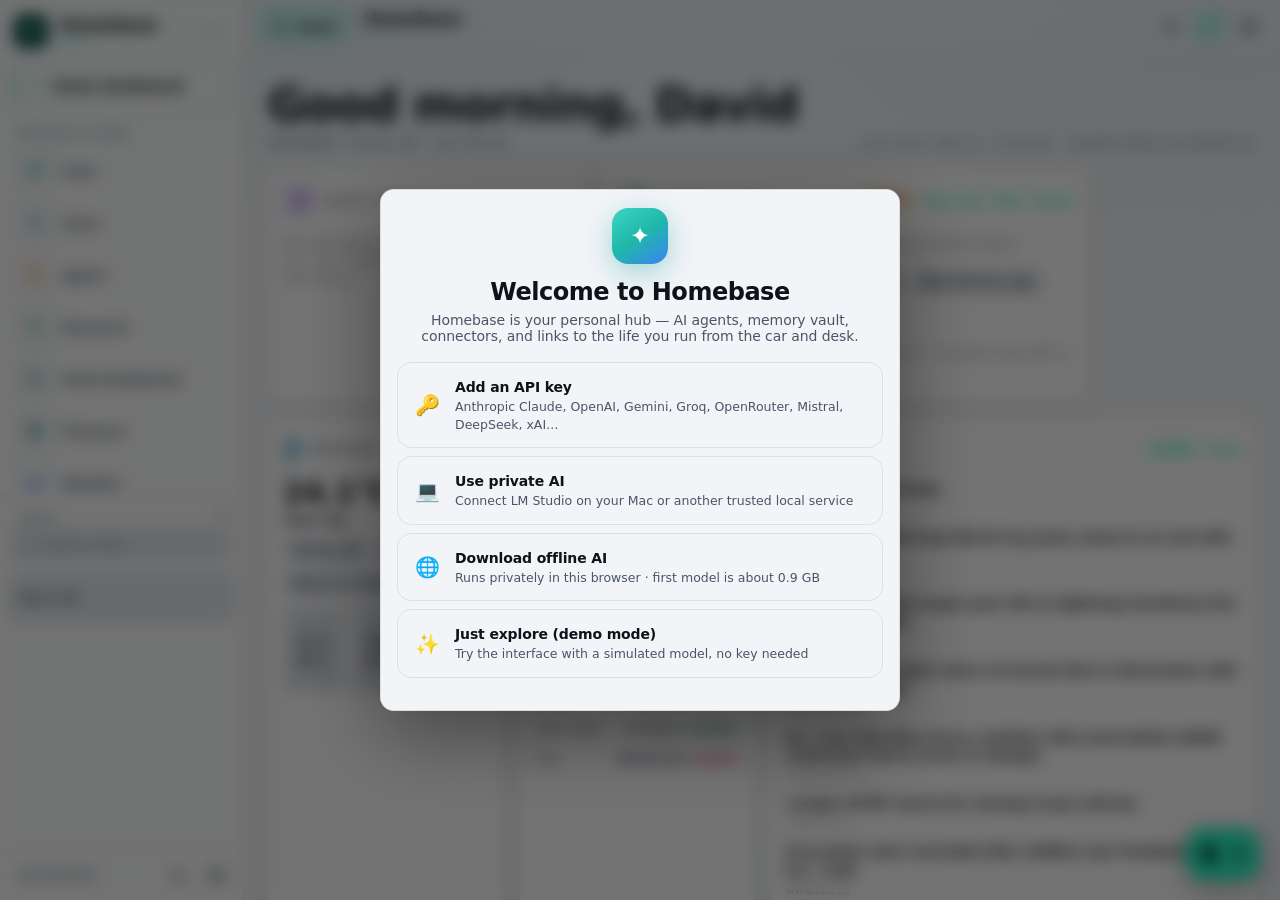
==== commit 47f79942: "feat(homebase): iOS-native Messages UI + Share, offline, date separators Messages mic↔send morph, iM" ====
--- a/ai/index.html
+++ b/ai/index.html
@@ -2567,9 +2567,321 @@
   .hub-tile,.msg,#chat-fab{transition:none!important;animation:none!important}
 }
 
+
+/* ==========================================================================
+   iOS NATIVE PASS (2026-07-20) — Homebase as an iPhone app.
+   Messages composer, continuous bubbles, inset grouped Settings,
+   nav materials, offline banner, date separators.
+   Capabilities added in JS: Share sheet, soft haptics, mic↔send morph,
+   offline awareness. Nothing removed.
+   ========================================================================== */
+:root{
+  --ios-spring:cubic-bezier(.32,.72,0,1);
+  --ios-r:20px;
+  --composer-r:22px;
+  --ios-sep:rgba(60,60,67,.18);
+}
+[data-theme="dark"]{
+  --ios-sep:rgba(84,84,88,.55);
+  --user-bubble:#0a8468;
+}
+
+/* System materials — nav / sheets */
+#topbar{
+  background:color-mix(in srgb, var(--bg) 72%, transparent) !important;
+  backdrop-filter:saturate(1.8) blur(28px) !important;
+  -webkit-backdrop-filter:saturate(1.8) blur(28px) !important;
+  border-bottom:0 !important;
+  box-shadow:0 0.5px 0 var(--ios-sep);
+}
+.tb-app{font-size:17px;font-weight:650;letter-spacing:-.02em}
+.tb-sub{font-size:12px;font-weight:500;opacity:.55}
+
+/* Chat float = Messages window */
+.chat-float{
+  border-radius:24px !important;
+  border:0.5px solid var(--ios-sep) !important;
+  background:var(--bg) !important;
+  box-shadow:0 18px 60px rgba(0,0,0,.28) !important;
+  backdrop-filter:none !important;
+}
+body.is-mobile .chat-float[data-state="open"],
+body.is-mobile .chat-float[data-state="expanded"]{
+  border-radius:0 !important;
+  right:0 !important; left:0 !important; bottom:0 !important; top:0 !important;
+  width:100% !important; height:100% !important;
+  height:100dvh !important;
+}
+.cf-head{
+  background:color-mix(in srgb, var(--bg) 78%, transparent) !important;
+  backdrop-filter:saturate(1.8) blur(24px);
+  -webkit-backdrop-filter:saturate(1.8) blur(24px);
+  border-bottom:0 !important;
+  box-shadow:none;
+  transition:box-shadow .2s;
+}
+.cf-head.scrolled{box-shadow:0 0.5px 0 var(--ios-sep)}
+.cf-title{font-size:17px;font-weight:650;letter-spacing:-.022em}
+.cf-meta{font-size:12px;font-weight:500;opacity:.5}
+.cf-orb{
+  width:30px;height:30px;border-radius:9px;
+  background:var(--acc) !important;
+  box-shadow:none !important;
+}
+
+/* Modes as true UISegmentedControl */
+.cf-modes{
+  gap:0 !important; padding:2px !important; border-radius:9px !important;
+  background:color-mix(in srgb, var(--text) 8%, transparent) !important;
+  border:none !important;
+}
+.mode-pill{
+  border:none !important; border-radius:7px !important;
+  min-height:28px; font-size:12px !important; font-weight:600 !important;
+  letter-spacing:0 !important; color:var(--text2) !important;
+  background:transparent !important;
+  transition:background .18s var(--ios-spring), color .18s, transform .15s var(--ios-spring);
+}
+.mode-pill.active{
+  background:var(--bg2) !important; color:var(--text) !important;
+  box-shadow:0 0.5px 1px rgba(0,0,0,.12), 0 1px 3px rgba(0,0,0,.06) !important;
+}
+[data-theme="dark"] .mode-pill.active{
+  background:rgba(255,255,255,.92) !important; color:#0f1319 !important;
+}
+body.is-mobile .cf-modes .mode-pill{min-height:36px !important; font-size:13px !important}
+
+/* iMessage bubbles */
+.msg{gap:8px}
+.msg .avatar{width:28px;height:28px;border-radius:50%;font-size:0}
+.msg.user .avatar{display:none !important}
+.msg.user .bubble{
+  background:var(--user-bubble) !important;
+  color:#fff !important;
+  border-radius:18px 18px 4px 18px !important;
+  padding:9px 13px !important;
+  box-shadow:none !important;
+  border:none !important;
+  -webkit-user-select:text; user-select:text;
+}
+[data-theme="light"] .msg.user .bubble{background:#0d8f74 !important}
+.msg.assistant .bubble{
+  background:color-mix(in srgb, var(--text) 7%, transparent) !important;
+  border:none !important;
+  border-radius:18px 18px 18px 4px !important;
+  padding:9px 13px !important;
+  -webkit-user-select:text; user-select:text;
+}
+.msg .meta{font-size:11px; opacity:.42; font-weight:500}
+.msg .actions .icon-btn{width:32px;height:32px;border-radius:50%}
+
+/* Date separators — Apple Messages */
+.day-sep{
+  display:flex; align-items:center; justify-content:center;
+  margin:14px 0 6px; pointer-events:none;
+}
+.day-sep span{
+  font-size:12px; font-weight:600; color:var(--text3);
+  letter-spacing:-.01em; padding:4px 10px;
+  background:color-mix(in srgb, var(--bg) 70%, transparent);
+  border-radius:999px;
+}
+
+/* Messages composer — mic ↔ send */
+#composer-wrap{
+  background:color-mix(in srgb, var(--bg) 88%, transparent) !important;
+  backdrop-filter:blur(20px);
+  -webkit-backdrop-filter:blur(20px);
+  border-top:0.5px solid var(--ios-sep);
+  padding:8px 10px calc(8px + env(safe-area-inset-bottom)) !important;
+}
+#composer{
+  border-radius:22px !important;
+  border:0.5px solid var(--ios-sep) !important;
+  background:color-mix(in srgb, var(--bg2) 92%, transparent) !important;
+  box-shadow:none !important;
+  padding:6px 6px 6px 6px !important;
+  gap:4px !important;
+  align-items:flex-end;
+}
+#composer:focus-within{
+  border-color:color-mix(in srgb, var(--acc) 40%, var(--ios-sep)) !important;
+  box-shadow:0 0 0 3px var(--acc-soft) !important;
+}
+#attach-btn{
+  width:34px;height:34px;min-width:34px;border-radius:50% !important;
+  background:color-mix(in srgb, var(--text) 8%, transparent);
+  color:var(--acc);
+}
+#input{
+  font-size:17px !important; line-height:1.35 !important;
+  padding:8px 6px !important; min-height:34px;
+}
+#input::placeholder{color:var(--text3); font-weight:400}
+#mic-btn,#send-btn{
+  width:34px !important; height:34px !important; min-width:34px !important;
+  border-radius:50% !important; margin:0 !important;
+  transition:opacity .18s var(--ios-spring), transform .18s var(--ios-spring), background .15s, width .18s, margin .18s;
+}
+#send-btn{
+  background:var(--acc) !important;
+  box-shadow:none !important;
+  color:#04120e !important;
+}
+#send-btn svg{stroke:#04120e; width:16px; height:16px}
+#send-btn.stop{background:var(--danger) !important}
+#send-btn.stop svg{stroke:#fff; fill:#fff}
+/* Messages morph: empty → mic; typing → send; streaming → stop */
+#composer:not(.has-text):not(.is-sending) #send-btn{
+  width:0 !important; min-width:0 !important; opacity:0; margin:0 !important;
+  pointer-events:none; overflow:hidden; padding:0 !important; border:0 !important;
+}
+#composer.has-text:not(.is-sending) #mic-btn:not(.rec),
+#composer.is-sending #mic-btn:not(.rec){
+  width:0 !important; min-width:0 !important; opacity:0; margin:0 !important;
+  pointer-events:none; overflow:hidden; padding:0 !important;
+}
+body.is-mobile #mic-btn, body.is-mobile #send-btn,
+body.is-mobile #attach-btn{
+  width:36px !important; height:36px !important; min-width:36px !important;
+}
+body.is-mobile #composer.has-text:not(.is-sending) #send-btn,
+body.is-mobile #composer.is-sending #send-btn{
+  width:36px !important; min-width:36px !important; opacity:1; pointer-events:auto;
+}
+body.is-mobile #composer:not(.has-text):not(.is-sending) #mic-btn{
+  width:36px !important; min-width:36px !important; opacity:1; pointer-events:auto;
+}
+
+/* Empty chat — Apple calm */
+.chat-float #empty-state.hub-home{
+  display:flex; flex-direction:column; align-items:center; justify-content:center;
+  min-height:60%; padding:32px 24px !important; text-align:center;
+}
+.chat-float #empty-state .hub-hero h1{
+  font-size:28px !important; font-weight:700 !important; letter-spacing:-.03em !important;
+  margin:12px 0 6px;
+}
+.chat-float #empty-state .subhead{
+  font-size:15px !important; line-height:1.4; color:var(--text2); max-width:22rem;
+  margin:0 auto 18px !important;
+}
+.chat-float #empty-state .hero-orb{
+  width:64px; height:64px; margin:0 auto;
+}
+.chat-float #empty-state .hub-foot{display:flex !important; justify-content:center; flex-wrap:wrap; gap:8px; margin-top:8px !important}
+.prompt-chip{
+  min-height:36px; border-radius:999px; font-weight:600; font-size:14px;
+  border:0.5px solid var(--ios-sep); background:color-mix(in srgb, var(--text) 5%, transparent);
+}
+
+/* Hub home (dashboard behind chat) — large title energy */
+#empty-state.hub-home:not(.chat-empty) .hub-hero h1{
+  font-size:clamp(28px,5vw,36px)!important; font-weight:700!important; letter-spacing:-.035em!important;
+}
+#empty-state.hub-home:not(.chat-empty) .subhead{font-size:15px; color:var(--text2)}
+
+/* Settings = inset grouped list */
+.modal{
+  border-radius:14px !important;
+  border:0.5px solid var(--ios-sep) !important;
+  box-shadow:0 24px 80px rgba(0,0,0,.4) !important;
+}
+body.is-mobile .modal{border-radius:12px 12px 0 0 !important}
+body.is-mobile .modal::before{
+  content:""; display:block; width:36px; height:5px; border-radius:3px;
+  background:color-mix(in srgb, var(--text) 22%, transparent);
+  margin:8px auto 2px; opacity:.9;
+}
+.mo-head{
+  padding:14px 16px !important;
+  border-bottom:0.5px solid var(--ios-sep) !important;
+}
+.mo-head h2{font-size:17px !important; font-weight:650 !important}
+.mo-body{background:var(--bg); padding:12px 16px 28px !important}
+.set-sec h3{
+  font-size:13px !important; font-weight:400 !important; text-transform:none !important;
+  letter-spacing:0 !important; color:var(--text3) !important;
+  margin:22px 4px 8px !important; padding:0;
+}
+.set-sec .set-row, .set-pane > .set-row, .settings-disclosure-body .set-row{
+  background:var(--bg2);
+  margin:0;
+  padding:12px 14px !important;
+  border-bottom:0.5px solid var(--ios-sep) !important;
+}
+.set-sec .set-row:first-of-type,
+.settings-disclosure-body .set-row:first-child{
+  border-radius:12px 12px 0 0;
+}
+.set-sec .set-row:last-child,
+.settings-disclosure-body .set-row:last-child{
+  border-radius:0 0 12px 12px;
+  border-bottom:none !important;
+}
+.set-sec .set-row:only-child,
+.settings-disclosure-body .set-row:only-child{border-radius:12px}
+.tgl{
+  width:51px !important; height:31px !important;
+  background:rgba(120,120,128,.32) !important; border:none !important;
+}
+.tgl::after{
+  width:27px !important; height:27px !important; top:2px !important; left:2px !important;
+  box-shadow:0 1px 3px rgba(0,0,0,.2), 0 1px 1px rgba(0,0,0,.1) !important;
+}
+.tgl.on{background:var(--acc) !important}
+.tgl.on::after{transform:translateX(20px)}
+
+/* Offline / network banner */
+#net-banner{
+  position:fixed; top:0; left:0; right:0; z-index:400;
+  display:none; align-items:center; justify-content:center; gap:8px;
+  padding:calc(6px + env(safe-area-inset-top)) 14px 8px;
+  background:rgba(60,60,67,.92); color:#fff;
+  font-size:13px; font-weight:600; letter-spacing:-.01em;
+  backdrop-filter:blur(16px); -webkit-backdrop-filter:blur(16px);
+}
+#net-banner.show{display:flex}
+#net-banner.online-flash{
+  background:rgba(13,143,116,.94);
+}
+body.has-net-banner #app{padding-top:0}
+
+/* FAB — solid, not rainbow orb */
+#chat-fab{
+  background:var(--acc) !important;
+  color:#04120e !important;
+  border-radius:18px !important;
+  box-shadow:0 8px 28px rgba(0,0,0,.28) !important;
+  font-weight:700 !important;
+}
+#chat-fab .fab-orb{background:rgba(0,0,0,.12) !important}
+
+/* Sidebar search — iOS rounded field */
+.sb-search{
+  border-radius:10px !important;
+  background:color-mix(in srgb, var(--text) 8%, transparent) !important;
+  border:none !important;
+}
+.convo{border-radius:12px; min-height:52px}
+.convo.on{background:var(--acc-soft) !important}
+
+#jump-btn{
+  border-radius:50% !important;
+  width:40px; height:40px;
+  border:0.5px solid var(--ios-sep);
+  background:color-mix(in srgb, var(--bg2) 90%, transparent);
+  backdrop-filter:blur(12px);
+}
+
+@media(prefers-reduced-motion:reduce){
+  .mode-pill,#mic-btn,#send-btn,.msg{transition:none!important}
+}
+
 </style>
 </head>
 <body>
+<div id="net-banner" role="status" aria-live="polite" hidden></div>
 <div id="app">
   <!-- ================= Sidebar ================= -->
   <aside id="sidebar">
@@ -2663,7 +2975,7 @@
         <div id="pending-atts"></div>
         <div id="composer">
           <button class="icon-btn" id="attach-btn" title="Attach"><svg viewBox="0 0 24 24" fill="none" stroke="currentColor" stroke-width="2" stroke-linecap="round"><path d="M12 5v14M5 12h14"/></svg></button>
-          <textarea id="input" rows="1" placeholder="Ask Homebase…"></textarea>
+          <textarea id="input" rows="1" placeholder="Ask anything"></textarea>
           <button class="icon-btn" id="mic-btn" title="Dictate"><svg viewBox="0 0 24 24" fill="none" stroke="currentColor" stroke-width="2" stroke-linecap="round"><rect x="9" y="2.5" width="6" height="11.5" rx="3"/><path d="M5 11a7 7 0 0 0 14 0M12 18v3.5"/></svg></button>
           <button id="send-btn" title="Send" disabled><svg viewBox="0 0 24 24" fill="none" stroke="currentColor" stroke-width="2.2" stroke-linecap="round" stroke-linejoin="round"><path d="M12 19V5M5 12l7-7 7 7"/></svg></button>
         </div>
@@ -3604,7 +3916,7 @@
     '<div class="hub-hero">' +
       '<div class="hero-orb"><div class="orb-glow"></div><div class="orb-core">'+iconSvg('home',26,{strokeWidth:1.7})+'</div></div>' +
       '<h1>'+greet+', David</h1>' +
-      '<p class="subhead">Homebase — your hub for AI, the Tesla dashboard, work, and life.</p>' +
+      '<p class="subhead">AI, your car dashboard, work, and life — in one place.</p>' +
     '</div>' +
     '<div class="hub-grid">'+tiles+'</div>' +
     '<div class="hub-foot">' +
@@ -10727,6 +11039,27 @@
 
 /* ============================ message rendering ============================ */
 var MSG_ELS = {};
+function dayKey(ts){
+  var d = new Date(ts || Date.now());
+  return d.getFullYear() + '-' + (d.getMonth() + 1) + '-' + d.getDate();
+}
+function dayLabel(ts){
+  var d = new Date(ts || Date.now());
+  var now = new Date();
+  var start = function(x){ return new Date(x.getFullYear(), x.getMonth(), x.getDate()).getTime(); };
+  var diff = start(now) - start(d);
+  if (diff === 0) return 'Today';
+  if (diff === 86400000) return 'Yesterday';
+  return d.toLocaleDateString(undefined, { weekday: 'long', month: 'short', day: 'numeric' });
+}
+function daySepEl(ts){
+  var el = document.createElement('div');
+  el.className = 'day-sep';
+  el.setAttribute('role', 'separator');
+  el.innerHTML = '<span></span>';
+  el.firstChild.textContent = dayLabel(ts);
+  return el;
+}
 function renderChat(){
   var chat = $('chat');
   chat.innerHTML = '';
@@ -10736,7 +11069,15 @@
     chat.appendChild(emptyStateEl());
     return;
   }
-  c.messages.forEach(function(m){ chat.appendChild(msgEl(m, c)); });
+  var lastDay = null;
+  c.messages.forEach(function(m){
+    var dk = dayKey(m.ts);
+    if (dk !== lastDay){
+      chat.appendChild(daySepEl(m.ts));
+      lastDay = dk;
+    }
+    chat.appendChild(msgEl(m, c));
+  });
   scrollBottom(true);
 }
 function emptyStateEl(){
@@ -10747,8 +11088,8 @@
   d.innerHTML =
     '<div class="hub-hero" style="margin-bottom:0">' +
       '<div class="hero-orb"><div class="orb-glow"></div><div class="orb-core" id="chat-empty-orb"></div></div>' +
-      '<h1>Homebase AI</h1>' +
-      '<p class="subhead">Ask anything — research, plan, remember, or run agent tools. Your dashboard stays behind this window.</p>' +
+      '<h1>Homebase</h1>' +
+      '<p class="subhead">Ask anything. Research, plan, remember, or run tools — privately on your device when you want.</p>' +
       '<div class="hub-foot" style="margin-top:14px">' +
         '<button type="button" class="prompt-chip" data-q="Summarize what you know about me and suggest three useful next actions.">What do you know?</button>' +
         '<button type="button" class="prompt-chip" data-q="Run a Surrey morning brief with weather, news, and a clinical pearl." data-tools="1">Morning brief</button>' +
@@ -10952,8 +11293,19 @@
   var I_BRANCH = '<svg viewBox="0 0 24 24" fill="none" stroke="currentColor" stroke-width="2"><circle cx="6" cy="6" r="2.5"/><circle cx="6" cy="18" r="2.5"/><circle cx="18" cy="12" r="2.5"/><path d="M8.5 6H13a3 3 0 0 1 3 3v0M8.5 18H13a3 3 0 0 0 3-3v0"/></svg>';
   var I_DEL = '<svg viewBox="0 0 24 24" fill="none" stroke="currentColor" stroke-width="2"><path d="M3 6h18M8 6V4a1 1 0 0 1 1-1h6a1 1 0 0 1 1 1v2M6 6l1 14a2 2 0 0 0 2 2h6a2 2 0 0 0 2-2l1-14"/></svg>';
   act('Copy', I_COPY, function(){
-    navigator.clipboard.writeText(m.text || '').then(function(){ toast('Copied', 'ok', 1200); });
+    navigator.clipboard.writeText(m.text || '').then(function(){ softHaptic(8); toast('Copied', 'ok', 1200); });
   });
+  var I_SHARE = '<svg viewBox="0 0 24 24" fill="none" stroke="currentColor" stroke-width="2" stroke-linecap="round"><path d="M12 3v12"/><path d="M8 7l4-4 4 4"/><path d="M5 14v5a2 2 0 0 0 2 2h10a2 2 0 0 0 2-2v-5"/></svg>';
+  if (m.text){
+    act('Share', I_SHARE, function(){
+      var payload = { text: m.text };
+      if (navigator.share){
+        navigator.share(payload).then(function(){ softHaptic(8); }).catch(function(){});
+      } else {
+        navigator.clipboard.writeText(m.text).then(function(){ softHaptic(8); toast('Copied to share', 'ok', 1400); });
+      }
+    });
+  }
   if (m.role === 'assistant'){
     act('Read aloud', I_SPK, function(){ speakText(stripForSpeech(m.text || '')); });
     act('Regenerate', I_RGN, function(){ regenMsg(m.id); });
@@ -10977,6 +11329,39 @@
   });
 }
 
+
+/* ============================ iOS network banner ============================ */
+function updateNetBanner(){
+  var b = $('net-banner');
+  if (!b) return;
+  var online = typeof navigator === 'undefined' || navigator.onLine !== false;
+  if (online){
+    if (b.classList.contains('show') && b.dataset.wasOffline === '1'){
+      b.dataset.wasOffline = '0';
+      b.textContent = 'Back online';
+      b.classList.add('show', 'online-flash');
+      b.hidden = false;
+      setTimeout(function(){ b.classList.remove('show', 'online-flash'); b.hidden = true; }, 1600);
+    } else {
+      b.classList.remove('show', 'online-flash');
+      b.hidden = true;
+    }
+  } else {
+    b.dataset.wasOffline = '1';
+    b.textContent = "You're offline — local and browser models still work";
+    b.classList.add('show');
+    b.classList.remove('online-flash');
+    b.hidden = false;
+  }
+}
+function initNetBanner(){
+  updateNetBanner();
+  try {
+    window.addEventListener('online', updateNetBanner);
+    window.addEventListener('offline', updateNetBanner);
+  } catch (e) {}
+}
+
 /* ============================ scrolling ============================ */
 function scrollBottom(force){
   if (!S.stick && !force) return;
@@ -10985,12 +11370,14 @@
 }
 function initScroll(){
   var sc = $('chat-scroll');
+  var head = document.querySelector('.cf-head');
   sc.addEventListener('scroll', function(){
     var near = sc.scrollHeight - sc.scrollTop - sc.clientHeight < 90;
     S.stick = near;
     $('jump-btn').classList.toggle('show', !near);
+    if (head) head.classList.toggle('scrolled', sc.scrollTop > 8);
   });
-  $('jump-btn').addEventListener('click', function(){ S.stick = true; scrollBottom(true); });
+  $('jump-btn').addEventListener('click', function(){ S.stick = true; scrollBottom(true); softHaptic(8); });
 }
 
 /* ============================ send pipeline ============================ */
@@ -11011,6 +11398,7 @@
   var queryOverride = opts.queryModelOverride || (!opts.regen ? S.queryModelOverride : null);
   if (!opts.regen){
     if (!text && !S.pendingAtts.length) return;
+    softHaptic(12);
     if (text.charAt(0) === '/' && handleSlash(text)) { $('input').value = ''; autoresize(); updateSendBtn(); return; }
     var um = { id: uuid(), role:'user', text: text, ts: Date.now(),
       images: S.pendingAtts.filter(function(a){ return a.kind === 'image'; }).map(function(a){ return a.dataUrl; }),
@@ -11393,18 +11781,31 @@
   ta.style.height = 'auto';
   ta.style.height = Math.min(200, ta.scrollHeight) + 'px';
 }
+function softHaptic(ms){
+  try {
+    if (typeof navigator !== 'undefined' && navigator.vibrate) navigator.vibrate(ms || 10);
+  } catch (e) {}
+}
 function updateSendBtn(){
   var b = $('send-btn');
+  var comp = $('composer');
+  var hasText = !!( ($('input') && $('input').value.trim()) || (S.pendingAtts && S.pendingAtts.length) );
+  if (comp){
+    comp.classList.toggle('has-text', hasText || !!S.sending);
+    comp.classList.toggle('is-sending', !!S.sending);
+  }
   if (S.sending){
     b.disabled = false;
     b.classList.add('stop');
     b.title = 'Stop';
+    b.setAttribute('aria-label', 'Stop');
     b.innerHTML = '<svg viewBox="0 0 24 24" fill="currentColor"><rect x="6" y="6" width="12" height="12" rx="2.5"/></svg>';
   } else {
     b.classList.remove('stop');
     b.title = 'Send';
+    b.setAttribute('aria-label', 'Send');
     b.innerHTML = '<svg viewBox="0 0 24 24" fill="none" stroke="currentColor" stroke-width="2.2" stroke-linecap="round" stroke-linejoin="round"><path d="M12 19V5M5 12l7-7 7 7"/></svg>';
-    b.disabled = !($('input').value.trim() || S.pendingAtts.length);
+    b.disabled = !hasText;
   }
 }
 function queryModelValue(provider, model){
@@ -14420,6 +14821,7 @@
   initShell();
   initComposer();
   initScroll();
+  try { initNetBanner(); } catch (e) {}
   initVoice();
   initMemory();
   initConnectors();
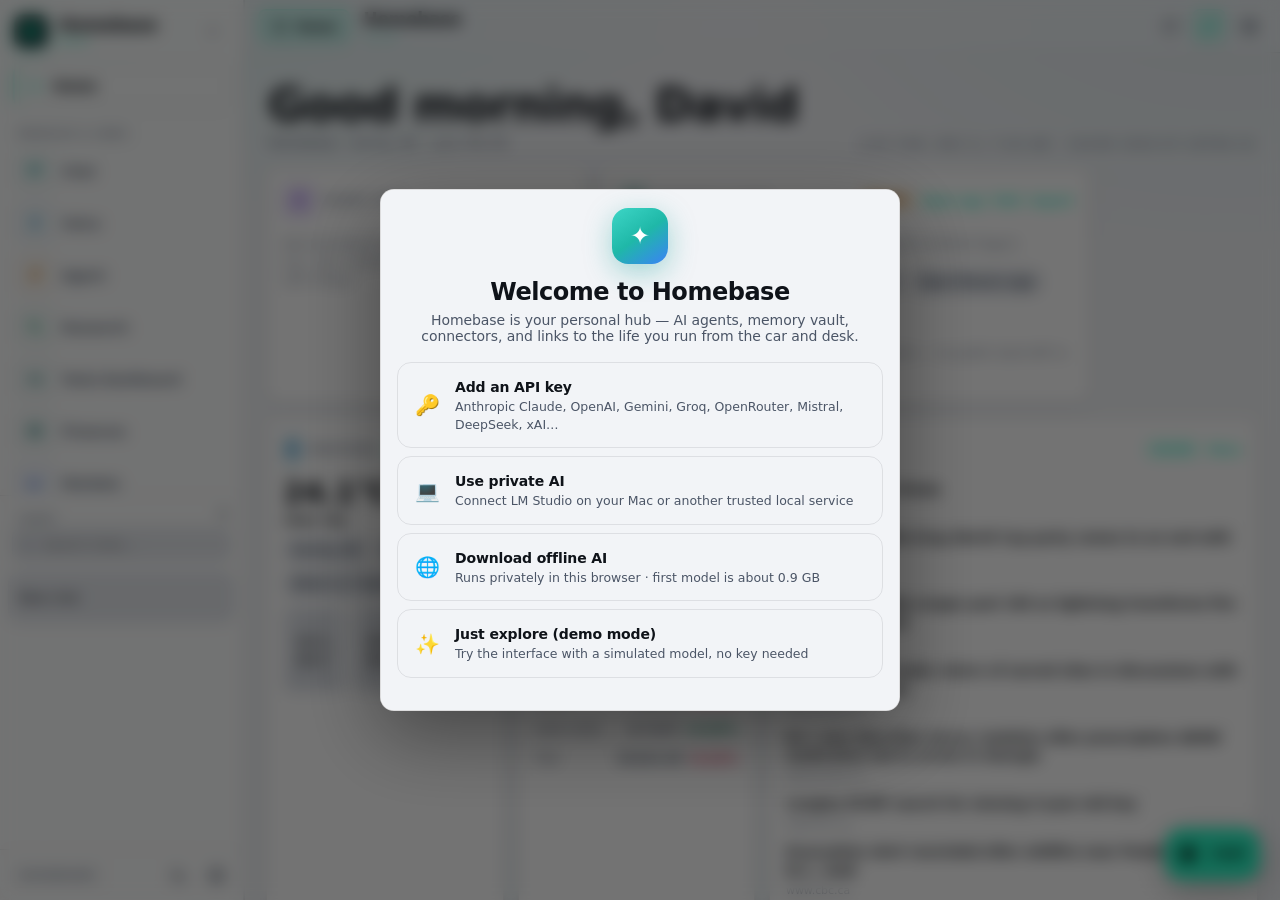
==== commit 16c3d5bd: "fix(homebase): UX journeys — chat-first, one Mode, setup honesty Judge the experience, not the CSS: " ====
--- a/ai/index.html
+++ b/ai/index.html
@@ -2878,6 +2878,107 @@
   .mode-pill,#mic-btn,#send-btn,.msg{transition:none!important}
 }
 
+
+/* ==========================================================================
+   UX EXPERIENCE PASS — journeys, not decoration.
+   Open → chat ready. One mode control. Less header noise. Setup honesty.
+   ========================================================================== */
+
+/* Compact mode control replaces five always-visible pills */
+#cf-modes{
+  flex:0 1 auto !important;
+  background:transparent !important;
+  padding:0 !important;
+  overflow:visible !important;
+  -webkit-mask-image:none !important;
+  mask-image:none !important;
+  display:flex !important;
+  max-width:none !important;
+}
+.mode-compact{
+  display:inline-flex; align-items:center; gap:6px;
+  min-height:36px; padding:8px 12px;
+  border-radius:999px;
+  background:color-mix(in srgb, var(--text) 8%, transparent);
+  color:var(--text); font:inherit; font-size:14px; font-weight:650;
+  letter-spacing:-.01em; border:none; cursor:pointer;
+  transition:transform .15s var(--ios-spring, ease), background .15s;
+}
+.mode-compact:active{transform:scale(.97)}
+.mode-compact .mc-chev{opacity:.45; font-size:11px}
+#mode-menu{
+  min-width:min(300px, calc(100vw - 24px));
+  max-width:340px;
+  padding:6px;
+  border-radius:14px;
+}
+#mode-menu .mode-opt{
+  display:flex; flex-direction:column; align-items:flex-start; gap:2px;
+  width:100%; text-align:left;
+  padding:12px 12px; border-radius:10px;
+  border:none; background:transparent; color:var(--text);
+  font:inherit; cursor:pointer;
+}
+#mode-menu .mode-opt:hover{background:color-mix(in srgb, var(--text) 6%, transparent)}
+#mode-menu .mode-opt.on{background:var(--acc-soft)}
+#mode-menu .mode-opt .mo-t{font-size:15px; font-weight:650; letter-spacing:-.015em}
+#mode-menu .mode-opt .mo-d{font-size:12.5px; color:var(--text2); font-weight:500; line-height:1.35}
+
+/* Chat header: one calm row — brand | mode | essentials */
+.cf-head{
+  display:grid !important;
+  grid-template-columns:minmax(0,1fr) auto auto;
+  grid-template-areas:"brand modes actions";
+  align-items:center;
+  gap:8px 10px;
+  padding:10px 12px !important;
+}
+.cf-brand{grid-area:brand; min-width:0}
+.cf-modes{grid-area:modes}
+.cf-actions{grid-area:actions; gap:2px !important}
+body.is-mobile .cf-head{
+  grid-template-columns:minmax(0,1fr) auto;
+  grid-template-areas:"brand actions" "modes modes";
+}
+body.is-mobile .cf-modes{justify-content:stretch}
+body.is-mobile .mode-compact{width:100%; justify-content:center}
+
+/* Power-user composer row: collapsed unless needed */
+#comp-hint{
+  max-height:0; opacity:0; overflow:hidden; padding-top:0 !important; padding-bottom:0 !important;
+  pointer-events:none; transition:max-height .2s, opacity .2s, padding .2s;
+}
+#comp-hint.open, #composer-wrap.show-hints #comp-hint,
+#comp-hint:has(#query-model-control:not([hidden])),
+#comp-hint:has(#query-model-toggle[aria-expanded="true"]){
+  max-height:64px; opacity:1; pointer-events:auto;
+  padding-top:8px !important;
+}
+/* Always allow the Next-model toggle as a single quiet chip */
+#composer-wrap .hint-peek{
+  display:flex; justify-content:flex-end; padding:4px 4px 0;
+}
+#hint-peek-btn{
+  border:none; background:transparent; color:var(--text3);
+  font:inherit; font-size:12px; font-weight:600; padding:6px 8px;
+  border-radius:8px; cursor:pointer;
+}
+#hint-peek-btn:hover{color:var(--text2); background:color-mix(in srgb, var(--text) 5%, transparent)}
+
+/* Setup honesty on model chip */
+#model-btn.needs-setup .m-name{color:var(--warn)}
+#model-btn.needs-setup .m-dot{background:var(--warn) !important}
+
+/* When chatting on mobile, topbar is irrelevant noise under full-bleed chat */
+body.is-mobile.chat-open #topbar,
+body.is-mobile.chat-open #dash-scroll{
+  visibility:hidden; pointer-events:none;
+}
+
+@media(max-width:900px){
+  .cf-modes{display:flex !important} /* undo earlier hide — we need the compact control */
+}
+
 </style>
 </head>
 <body>
@@ -2889,7 +2990,7 @@
       <div class="brand"><span class="logo" id="brand-logo"></span><span class="brand-lockup"><span class="nm">Homebase</span><span class="sub">Home</span></span></div>
       <button class="icon-btn" id="sb-close" title="Close sidebar" aria-label="Close sidebar"><svg viewBox="0 0 24 24" fill="none" stroke="currentColor" stroke-width="2" stroke-linecap="round"><path d="M15 6l-6 6 6 6"/></svg></button>
     </div>
-    <button type="button" class="new-chat" id="home-nav-btn"><svg width="16" height="16" viewBox="0 0 24 24" fill="none" stroke="currentColor" stroke-width="1.9" stroke-linecap="round" stroke-linejoin="round"><path d="M4 11l8-7 8 7"/><path d="M6 10.5V19h12v-8.5"/></svg>Home dashboard</button>
+    <button type="button" class="new-chat" id="home-nav-btn"><svg width="16" height="16" viewBox="0 0 24 24" fill="none" stroke="currentColor" stroke-width="1.9" stroke-linecap="round" stroke-linejoin="round"><path d="M4 11l8-7 8 7"/><path d="M6 10.5V19h12v-8.5"/></svg>Home</button>
     <div id="hub-nav" class="hub-nav" aria-label="Modules & links"></div>
     <div class="sb-chats-head">
       <div class="sb-sec">Chats</div>
@@ -2923,7 +3024,7 @@
       </div>
       <span class="tb-spacer"></span>
       <button type="button" class="icon-btn" id="dash-refresh" title="Refresh dashboard data"><svg viewBox="0 0 24 24" fill="none" stroke="currentColor" stroke-width="2" stroke-linecap="round"><path d="M21 12a9 9 0 1 1-2.6-6.3"/><path d="M21 3v6h-6"/></svg></button>
-      <button type="button" id="sync-pill" title="Encrypted Google Drive vault">Drive vault</button>
+      <button type="button" id="sync-pill" title="Encrypted Google Drive vault sync">Sync</button>
       <button class="icon-btn" id="connectors-btn" title="Connectors"><svg viewBox="0 0 24 24" fill="none" stroke="currentColor" stroke-width="2" stroke-linecap="round" stroke-linejoin="round"><path d="M10 13a5 5 0 0 0 7.54.54l3-3a5 5 0 0 0-7.07-7.07l-1.72 1.71"/><path d="M14 11a5 5 0 0 0-7.54-.54l-3 3a5 5 0 0 0 7.07 7.07l1.71-1.71"/></svg></button>
       <button class="icon-btn" id="settings-btn" title="Settings"><svg viewBox="0 0 24 24" fill="none" stroke="currentColor" stroke-width="2" stroke-linecap="round"><circle cx="12" cy="12" r="3"/><path d="M19.4 15a1.7 1.7 0 0 0 .34 1.87l.06.06a2 2 0 1 1-2.83 2.83l-.06-.06a1.7 1.7 0 0 0-1.87-.34 1.7 1.7 0 0 0-1 1.55V21a2 2 0 1 1-4 0v-.09a1.7 1.7 0 0 0-1-1.55 1.7 1.7 0 0 0-1.87.34l-.06.06a2 2 0 1 1-2.83-2.83l.06-.06a1.7 1.7 0 0 0 .34-1.87 1.7 1.7 0 0 0-1.55-1H3a2 2 0 1 1 0-4h.09a1.7 1.7 0 0 0 1.55-1 1.7 1.7 0 0 0-.34-1.87l-.06-.06a2 2 0 1 1 2.83-2.83l.06.06a1.7 1.7 0 0 0 1.87.34h.01a1.7 1.7 0 0 0 1-1.55V3a2 2 0 1 1 4 0v.09a1.7 1.7 0 0 0 1 1.55h.01a1.7 1.7 0 0 0 1.87-.34l.06-.06a2 2 0 1 1 2.83 2.83l-.06.06a1.7 1.7 0 0 0-.34 1.87v.01a1.7 1.7 0 0 0 1.55 1H21a2 2 0 1 1 0 4h-.09a1.7 1.7 0 0 0-1.55 1z"/></svg></button>
     </header>
@@ -2944,7 +3045,7 @@
         <div class="cf-brand">
           <span class="cf-orb" id="cf-orb"></span>
           <div>
-            <div class="cf-title">Homebase AI</div>
+            <div class="cf-title">Homebase</div>
             <div class="cf-meta" id="cf-meta">Assistant</div>
           </div>
         </div>
@@ -2955,7 +3056,7 @@
             <span class="m-name" id="model-name">Demo</span>
             <span class="m-prov" id="model-prov" style="display:none">demo</span>
           </button>
-          <button type="button" class="icon-btn" id="tools-btn" title="Agent tools"><svg viewBox="0 0 24 24" fill="none" stroke="currentColor" stroke-width="2" stroke-linecap="round"><path d="M14.7 6.3a1 1 0 0 0 0 1.4l1.6 1.6a1 1 0 0 0 1.4 0l3.77-3.77a6 6 0 0 1-7.94 7.94l-6.91 6.91a2.12 2.12 0 0 1-3-3l6.91-6.91a6 6 0 0 1 7.94-7.94l-3.76 3.76z"/></svg></button>
+          <button type="button" class="icon-btn cf-stash" id="tools-btn" title="Agent tools"><svg viewBox="0 0 24 24" fill="none" stroke="currentColor" stroke-width="2" stroke-linecap="round"><path d="M14.7 6.3a1 1 0 0 0 0 1.4l1.6 1.6a1 1 0 0 0 1.4 0l3.77-3.77a6 6 0 0 1-7.94 7.94l-6.91 6.91a2.12 2.12 0 0 1-3-3l6.91-6.91a6 6 0 0 1 7.94-7.94l-3.76 3.76z"/></svg></button>
           <button type="button" class="icon-btn" id="chat-new" title="New chat"><svg viewBox="0 0 24 24" fill="none" stroke="currentColor" stroke-width="2"><path d="M12 5v14M5 12h14"/></svg></button>
           <button type="button" class="icon-btn" id="cf-more" title="More" aria-label="More actions"><svg viewBox="0 0 24 24" fill="none" stroke="currentColor" stroke-width="2.4" stroke-linecap="round"><circle cx="5" cy="12" r="1.3" fill="currentColor" stroke="none"/><circle cx="12" cy="12" r="1.3" fill="currentColor" stroke="none"/><circle cx="19" cy="12" r="1.3" fill="currentColor" stroke="none"/></svg></button>
           <button type="button" class="icon-btn" id="chat-min" title="Minimize"><svg viewBox="0 0 24 24" fill="none" stroke="currentColor" stroke-width="2"><path d="M6 12h12"/></svg></button>
@@ -2976,9 +3077,10 @@
         <div id="composer">
           <button class="icon-btn" id="attach-btn" title="Attach"><svg viewBox="0 0 24 24" fill="none" stroke="currentColor" stroke-width="2" stroke-linecap="round"><path d="M12 5v14M5 12h14"/></svg></button>
           <textarea id="input" rows="1" placeholder="Ask anything"></textarea>
-          <button class="icon-btn" id="mic-btn" title="Dictate"><svg viewBox="0 0 24 24" fill="none" stroke="currentColor" stroke-width="2" stroke-linecap="round"><rect x="9" y="2.5" width="6" height="11.5" rx="3"/><path d="M5 11a7 7 0 0 0 14 0M12 18v3.5"/></svg></button>
+          <button class="icon-btn" id="mic-btn" title="Dictate into this message — for hands-free talk, choose Voice mode"><svg viewBox="0 0 24 24" fill="none" stroke="currentColor" stroke-width="2" stroke-linecap="round"><rect x="9" y="2.5" width="6" height="11.5" rx="3"/><path d="M5 11a7 7 0 0 0 14 0M12 18v3.5"/></svg></button>
           <button id="send-btn" title="Send" disabled><svg viewBox="0 0 24 24" fill="none" stroke="currentColor" stroke-width="2.2" stroke-linecap="round" stroke-linejoin="round"><path d="M12 19V5M5 12l7-7 7 7"/></svg></button>
         </div>
+        <div class="hint-peek"><button type="button" id="hint-peek-btn" title="Show model details for this chat">Details</button></div>
         <div id="comp-hint">
           <button type="button" id="query-model-toggle" aria-expanded="false" aria-controls="query-model-control" title="Pick a model for just the next message">Next model</button>
           <label id="query-model-control" title="Choose a model for only the next message" hidden>
@@ -2993,9 +3095,9 @@
         </div>
       </div>
     </div>
-    <button type="button" id="chat-fab" title="Open Homebase AI" aria-label="Open AI chat">
+    <button type="button" id="chat-fab" title="Open chat" aria-label="Open chat">
       <span class="fab-orb" id="fab-orb"></span>
-      <span class="fab-lab">AI</span>
+      <span class="fab-lab">Chat</span>
     </button>
   </div>
 
@@ -3003,6 +3105,9 @@
 <input type="file" id="finance-file" accept="application/json,.json" style="display:none">
 <input type="file" id="file-input" multiple accept="image/*,.pdf,.txt,.md,.csv,.json,.js,.ts,.py,.html,.css,.xml,.yaml,.yml,.log,.sh,.c,.cpp,.java,.rs,.go,.rb,.sql,.toml,.ini" style="display:none">
 <input type="file" id="camera-input" accept="image/*" capture="environment" style="display:none">
+
+<!-- mode picker (one control → all modes) -->
+<div class="pop" id="mode-menu" role="menu" aria-label="Choose mode"></div>
 
 <!-- model picker -->
 <div class="pop" id="model-menu">
@@ -3022,6 +3127,8 @@
 
 <!-- chat "More" menu — forwards to the stashed buttons so every handler stays intact -->
 <div class="pop attach-menu" id="cf-more-menu">
+  <button class="menu-item" data-fwd="tools-btn"><svg viewBox="0 0 24 24" fill="none" stroke="currentColor" stroke-width="2" stroke-linecap="round"><path d="M14.7 6.3a1 1 0 0 0 0 1.4l1.6 1.6a1 1 0 0 0 1.4 0l3.77-3.77a6 6 0 0 1-7.94 7.94l-6.91 6.91a2.12 2.12 0 0 1-3-3l6.91-6.91a6 6 0 0 1 7.94-7.94l-3.76 3.76z"/></svg>Agent tools</button>
+  <button class="menu-item" data-fwd="voice-btn"><svg viewBox="0 0 24 24" fill="none" stroke="currentColor" stroke-width="2"><rect x="9" y="2.5" width="6" height="11.5" rx="3"/><path d="M5 11a7 7 0 0 0 14 0M12 18v3.5"/></svg>Talk with Homebase</button>
   <button class="menu-item" data-fwd="memory-btn"><svg viewBox="0 0 24 24" fill="none" stroke="currentColor" stroke-width="2"><path d="M6 8a3 3 0 0 1 6 0v8a3 3 0 0 1-6 0V8zm6 0a3 3 0 0 1 6 0v8a3 3 0 0 1-6 0V8z"/></svg>Memory</button>
   <button class="menu-item" data-fwd="tasks-btn"><svg viewBox="0 0 24 24" fill="none" stroke="currentColor" stroke-width="2"><circle cx="12" cy="13" r="8"/><path d="M12 9v4l2.5 2.5"/></svg>Scheduled tasks</button>
   <button class="menu-item" data-fwd="chat-expand"><svg viewBox="0 0 24 24" fill="none" stroke="currentColor" stroke-width="2"><path d="M8 3H3v5M16 3h5v5M8 21H3v-5M21 16v5h-5"/></svg>Expand window</button>
@@ -3664,29 +3771,54 @@
   var rail = $('cf-modes') || $('mode-rail');
   if (!rail) return;
   var cur = S.settings.uiMode || 'chat';
+  var mode = modeById(cur);
   rail.innerHTML = '';
+  var btn = document.createElement('button');
+  btn.type = 'button';
+  btn.id = 'mode-btn';
+  btn.className = 'mode-compact';
+  btn.setAttribute('aria-haspopup', 'menu');
+  btn.setAttribute('aria-expanded', 'false');
+  btn.title = (mode.desc || 'Choose how Homebase should help');
+  btn.innerHTML = '<span class="mc-label"></span><span class="mc-chev" aria-hidden="true">▾</span>';
+  qs('.mc-label', btn).textContent = mode.title || 'Chat';
+  btn.addEventListener('click', function(e){
+    e.stopPropagation();
+    var menu = $('mode-menu');
+    if (!menu) return;
+    if (menu.classList.contains('open')){ closePops(); btn.setAttribute('aria-expanded', 'false'); return; }
+    populateModeMenu();
+    openPop('mode-menu', btn);
+    btn.setAttribute('aria-expanded', 'true');
+  });
+  rail.appendChild(btn);
+  if ($('cf-meta')){
+    $('cf-meta').textContent = mode.desc || (mode.title ? mode.title : 'Assistant');
+  }
+}
+function populateModeMenu(){
+  var menu = $('mode-menu');
+  if (!menu) return;
+  var cur = S.settings.uiMode || 'chat';
   var railModes = UI_MODES.filter(function(m){ return ['chat','voice','agent','research','council'].indexOf(m.id) >= 0; });
+  menu.innerHTML = '';
   railModes.forEach(function(m){
     var b = document.createElement('button');
     b.type = 'button';
-    b.className = 'mode-pill' + (m.id === cur ? ' active' : '');
-    b.style.setProperty('--pill-c', m.color);
-    b.style.setProperty('--pill-grad', m.grad);
-    b.innerHTML = '<span class="mp-ico"></span><span class="mp-label"></span>';
-    qs('.mp-ico', b).innerHTML = iconSvg(m.icon || 'spark', 13, {strokeWidth: 2});
-    qs('.mp-label', b).textContent = m.title;
-    b.title = m.desc;
+    b.setAttribute('role', 'menuitem');
+    b.className = 'mode-opt' + (m.id === cur ? ' on' : '');
+    b.innerHTML = '<span class="mo-t"></span><span class="mo-d"></span>';
+    qs('.mo-t', b).textContent = m.title;
+    qs('.mo-d', b).textContent = m.desc || '';
     b.addEventListener('click', function(){
+      closePops();
       openChatFloat($('chat-float') && $('chat-float').dataset.state === 'expanded');
       if (m.id === 'voice') setUiMode('voice');
       else setUiMode(m.id, {silent: m.id === cur});
+      try { softHaptic(8); } catch(e){}
     });
-    rail.appendChild(b);
+    menu.appendChild(b);
   });
-  if ($('cf-meta')){
-    var mode = modeById(cur);
-    $('cf-meta').textContent = (mode && mode.title ? mode.title + ' mode' : 'Assistant');
-  }
 }
 function updateModeChrome(){
   var mode = modeById(S.settings.uiMode || 'chat');
@@ -6872,9 +7004,10 @@
     setTimeout(function(){ try { $('input').focus(); } catch(e){} }, 200);
   }
   if ($('tb-sub')){
-    $('tb-sub').textContent = state === 'fab' ? 'Home' : 'AI at your side';
+    $('tb-sub').textContent = state === 'fab' ? 'Home' : 'Chat';
   }
   if ($('home-btn')) $('home-btn').classList.toggle('on', state === 'fab');
+  try { localStorage.setItem('nova_chat_state_v1', state); } catch(e){}
 }
 function openChatFloat(expanded){
   setChatState(expanded ? 'expanded' : 'open');
@@ -11368,6 +11501,17 @@
   var sc = $('chat-scroll');
   sc.scrollTop = sc.scrollHeight;
 }
+
+function initHintPeek(){
+  var peek = $('hint-peek-btn');
+  var wrap = $('composer-wrap');
+  if (!peek || !wrap) return;
+  peek.addEventListener('click', function(){
+    wrap.classList.toggle('show-hints');
+    peek.textContent = wrap.classList.contains('show-hints') ? 'Hide details' : 'Details';
+  });
+}
+
 function initScroll(){
   var sc = $('chat-scroll');
   var head = document.querySelector('.cf-head');
@@ -13718,7 +13862,7 @@
   qsa('.pop').forEach(function(p){ if (p.id !== except) p.classList.remove('open'); });
 }
 document.addEventListener('click', function(e){
-  if (!e.target.closest('.pop') && !e.target.closest('#model-btn') && !e.target.closest('#attach-btn') && !e.target.closest('#cf-more')) closePops();
+  if (!e.target.closest('.pop') && !e.target.closest('#model-btn') && !e.target.closest('#mode-btn') && !e.target.closest('#attach-btn') && !e.target.closest('#cf-more')) closePops();
 });
 
 /* ============================ model picker ============================ */
@@ -13726,11 +13870,27 @@
   var c = activeConvo();
   var p = c ? c.provider : S.settings.provider;
   var m = c ? c.model : S.settings.model;
-  if (S.settings.autoRoute){
-    $('model-name').textContent = 'Auto · best value';
+  var btn = $('model-btn');
+  var anyReady = false;
+  try {
+    Object.keys(PROVIDERS || {}).forEach(function(pid){
+      if (pid === 'demo') return;
+      if (providerReady(pid)) anyReady = true;
+    });
+  } catch(e){}
+  var demoOnly = !anyReady && (!S.settings.autoRoute || p === 'demo');
+  if (btn) btn.classList.toggle('needs-setup', !!demoOnly && !S.settings.autoRoute);
+  if (demoOnly && !S.settings.autoRoute){
+    $('model-name').textContent = 'Set up AI';
+    $('model-dot').style.background = 'var(--warn)';
+    if ($('model-prov')) $('model-prov').textContent = '';
+  } else if (S.settings.autoRoute){
+    if (btn) btn.classList.remove('needs-setup');
+    $('model-name').textContent = 'Automatic';
     $('model-dot').style.background = 'var(--ok)';
     updateBudgetDisplays();
   } else {
+    if (btn) btn.classList.remove('needs-setup');
     $('model-name').textContent = modelInfo(p, m).label || m;
     $('model-prov').textContent = PROVIDERS[p] ? PROVIDERS[p].name : p;
     $('model-dot').style.background = providerReady(p) ? 'var(--ok)' : 'var(--warn)';
@@ -13847,7 +14007,12 @@
   var advanced = $('mm-advanced');
   advanced.hidden = !!S.settings.autoRoute;
   $('mm-advanced-toggle').setAttribute('aria-expanded', String(!advanced.hidden));
-  openPop('model-menu', $('model-btn'));
+  if ($('model-btn') && $('model-btn').classList.contains('needs-setup')){
+    try { openSettings(); if (typeof switchSetTab === 'function') switchSetTab('providers'); } catch(e){}
+    toast('Add an API key or turn on Automatic to leave Demo', 'warn', 3200);
+  } else {
+    openPop('model-menu', $('model-btn'));
+  }
   $('mm-filter').value = '';
   setTimeout(function(){ if (!advanced.hidden && window.innerWidth > 900) $('mm-filter').focus(); }, 50);
 }
@@ -14822,6 +14987,7 @@
   initComposer();
   initScroll();
   try { initNetBanner(); } catch (e) {}
+  try { initHintPeek(); } catch (e) {}
   initVoice();
   initMemory();
   initConnectors();
@@ -14867,11 +15033,17 @@
   document.addEventListener('visibilitychange', function(){
     if (document.visibilityState === 'visible') bootVaultSync();
   });
-  // deep link ?chat=1 or ?voice=1 opens float
+  // deep link ?chat=1 or ?voice=1 opens float; otherwise restore last place
+  // Mobile defaults to chat (Messages-like). Desktop restores last state or stays on Home.
   try {
     var q = new URLSearchParams(location.search);
+    var lastChat = '';
+    try { lastChat = localStorage.getItem('nova_chat_state_v1') || ''; } catch(e2){}
     if (q.get('voice') === '1'){ openChatFloat(false); maybeAutoVoice(); }
+    else if (q.get('home') === '1'){ setChatState('fab'); if (!maybeAutoVoice()) initWelcome(); }
     else if (q.get('chat') === '1') openChatFloat(false);
+    else if (lastChat === 'open' || lastChat === 'expanded') openChatFloat(lastChat === 'expanded');
+    else if (document.body.classList.contains('is-mobile')) openChatFloat(false);
     else if (!maybeAutoVoice()) initWelcome();
   } catch(e){ if (!maybeAutoVoice()) initWelcome(); }
   /* delegate code-copy buttons */
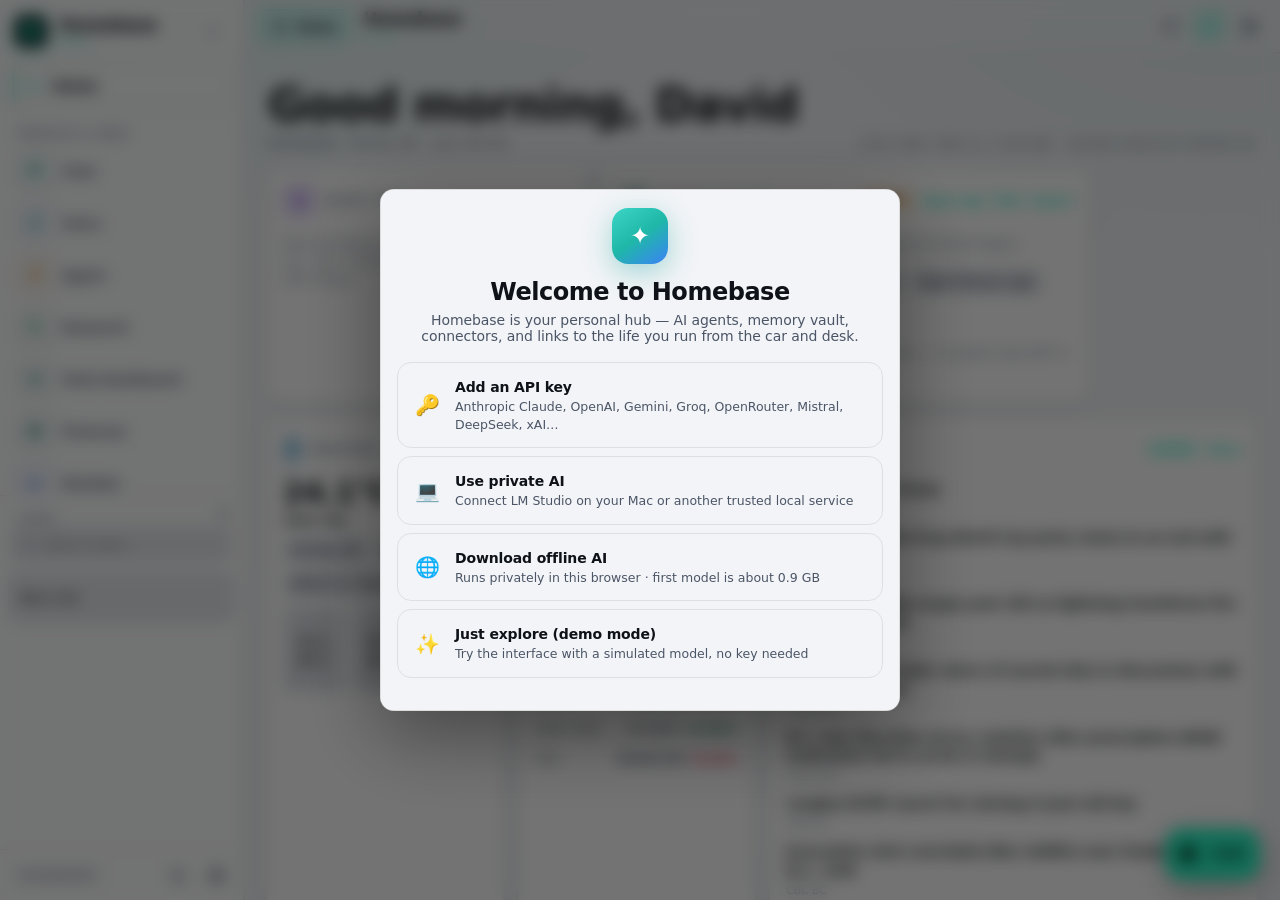
==== commit 561a97b5: "feat(homebase): connector + voice read/write — Gmail OAuth, dashboard brief Promote Tier-A connector" ====
--- a/ai/index.html
+++ b/ai/index.html
@@ -1524,6 +1524,14 @@
 #v-ctl .v-btn:hover{border-color:rgba(255,255,255,.28); transform:scale(1.05); background:rgba(255,255,255,.09)}
 #v-ctl .v-btn.on{background:rgba(84,150,255,.2); border-color:rgba(120,170,255,.45)}
 #v-ctl .v-btn.end{background:rgba(232,72,96,.92); border-color:transparent}
+#v-quick{display:flex;flex-wrap:wrap;gap:8px;justify-content:center;margin-top:12px;max-width:520px}
+#v-quick .v-chip{
+  border:1px solid rgba(255,255,255,.14);background:rgba(255,255,255,.06);color:rgba(234,241,255,.9);
+  border-radius:999px;padding:8px 14px;font-size:12.5px;font-weight:600;min-height:36px;cursor:pointer;
+  transition:background .15s ease, border-color .15s ease, transform .12s ease
+}
+#v-quick .v-chip:hover{background:rgba(255,255,255,.11);border-color:rgba(255,255,255,.28)}
+#v-quick .v-chip:active{transform:scale(.97)}
 #v-hint{font-size:12px; color:rgba(190,205,240,.4); margin-top:2px; max-width:520px; line-height:1.5}
 @media(max-width:520px){
   .v-stage{gap:18px}
@@ -3157,7 +3165,13 @@
       <button class="v-btn" id="v-again" title="Repeat the last reply" aria-label="Repeat the last reply"></button>
       <button class="v-btn end" id="v-end" title="End voice mode">✕</button>
     </div>
-    <div id="v-hint">Tap the orb to interrupt · conversation is saved to the chat</div>
+    <div id="v-quick" role="group" aria-label="Voice connector shortcuts">
+      <button type="button" class="v-chip" data-v-act="brief">Brief</button>
+      <button type="button" class="v-chip" data-v-act="traffic">Traffic</button>
+      <button type="button" class="v-chip" data-v-act="inbox">Inbox</button>
+      <button type="button" class="v-chip" data-v-act="pin">Pin note</button>
+    </div>
+    <div id="v-hint">Say “brief me”, “traffic”, or “inbox” · or tap a chip · tap the orb to interrupt</div>
   </div>
 </div>
 
@@ -3293,7 +3307,7 @@
   <div class="modal wide">
     <div class="mo-head"><h2>Connectors</h2><button class="icon-btn" data-close="connectors-ov"><svg viewBox="0 0 24 24" fill="none" stroke="currentColor" stroke-width="2" stroke-linecap="round"><path d="M6 6l12 12M18 6L6 18"/></svg></button></div>
     <div class="mo-body">
-      <div class="conn-banner"><b>Built for David.</b> Curated for David: Budget Project, Monarch, pharmacy refs, ICBC/Tesla, teams, AI tools, and an encrypted Drive vault. Toggle only what you use.</div>
+      <div class="conn-banner"><b>Live vs link.</b> Cards tagged <b>Live read</b> / <b>Read/Write</b> pull or mutate real data (Tesla Dashboard cache, Gmail OAuth, Calendar iCal, Drive vault, notes). <b>Link</b> cards only open sites. Gmail: set the OAuth Client ID under Drive, enable Gmail API in Google Cloud for that client, then tap <b>Connect Gmail</b>. Sends always ask for confirmation.</div>
       <div id="conn-grid" class="conn-grid"></div>
     </div>
   </div>
@@ -3647,7 +3661,11 @@
     color: '#38bdf8',
     grad: 'linear-gradient(145deg,#38bdf8,#0284c7)',
     placeholder: 'Tap Voice to start, or type…',
-    apply: function(){ /* launch handled separately */ }
+    apply: function(){
+      var c = ensureConvo();
+      c.toolsOn = true;
+      try { updateToolsBtn(); persistConvo(c); } catch(e){}
+    }
   },
   {
     id: 'agent',
@@ -4192,8 +4210,9 @@
     'The next model must read current_handoff plus the newest entries before scoping or editing'
   ],
   current_handoff: {
-    to: 'next model',
-    objective: 'Design-depth pass on cursor/design-depth-de9b: clock-first Live gravity, floating header island, sliding dock pill, Drive-scale/Charging-priority, quiet Now line, edge-fade rails, lead-story emphasis. Homebase Messages rhythm + composer-as-product. Finance Wallet hero. No capabilities removed. Preserve DASHBOARD_CACHE, voice entry points, query-model disclosure, vault/budget/routing.',
+    to: 'next model / David morning check',
+    objective: 'Connectors + Voice read/write on cursor/connectors-voice-rw-de9b: Gmail OAuth inbox+confirm-send, dashboard brief/traffic from real cache, voice chips/commands. David: enable Gmail API + Connect Gmail after merge.',
+    connectors_voice_rw_2026_07_20: 'THIS PASS. Gmail nova_gmail_auth_v1 (readonly+send), dashboard brief|traffic|news|pharmacy with flattenNews/DriveBC incidents, notes append, voice Brief/Traffic/Inbox/Pin + local commands, connector capability labels. Sub-agents still blocked from use_connector. OAuth tokens never vaulted.',
     design_depth_2026_07_20: 'THIS PASS. Structural+CSS on /, /ai/, /finance/. Live hero reordered: clock/weather → Now line → actions → charge → mode. Dock #dock-pill slides under active tab (syncDockPill on goPanel/resize/applyDockOrder). Drive hides mode+forecast+freshness and enlarges Voice; Charging lifts timer. Freshness reload glyph reveals on hover/focus. Feed lead story + quieter meta. Homebase empty-state breathing, message gap, composer thumb focus. Finance Wallet hero + quieter empty import. IDs preserved: now-title, now-detail, mode-status, fresh-chip, command-actions, dock-pill.',
     apple_simplicity_2026_07_20: 'THIS PASS. CSS-first quiet instrument UI across /, /ai/, /finance/ on branch cursor/apple-tesla-ui-de9b. Dashboard: frosted header island for date/weather/stocks; iOS segmented Drive|Parked|Charging + news tabs; soft dock selected state (accent-soft fill, not mint brick); Voice remains sole solid CTA; Briefing/Glance quiet; flattened cockpit-command nesting; Large Title sec-titles; spring press; cam-dot ::before-only (44px hit targets preserved). Homebase: frosted topbar, segmented mode pills with elevated active, spring FAB/send, iMessage bubble radii, mobile sheet grabber, composer focus ring. Finance: quiet labels (no shouty uppercase), thinner budget tracks, pill action bar with soft Sync primary, Wallet-like hero numbers. Copy: dashboard brand-sub Home; Homebase brand.sub Home. Verified: extract+node --check; cache JSON; voice entry points ≥4.',
     ux_optimization_2026_07_20: 'THIS PASS. ai/index.html only. HTML: added `<button id="query-model-toggle" aria-controls="query-model-control" aria-expanded="false">Next model</button>` before `#query-model-control` inside `#comp-hint`, added `hidden` to `#query-model-control`, and swapped `style="display:none"` on `#hint-tools`/`#hint-council` for the `hidden` attribute + aria-hidden. JS: new `applyQueryModelDisclosure()` helper (progressive disclosure — show when override OR select currently focused, override state renders "Next: <label>"), refreshQueryModelSelect() now calls it, initQueryModelSelect() wires the toggle click (unhide → focus → showPicker) and a delayed 180 ms select-blur collapse; updateHints() no longer touches hint-tools/hint-council `style.display` but keeps state accurate via `dataset.on`. CSS: one appended UX OPTIMIZATION block at the end of `<style>` — `#query-model-toggle` chip (dashed border, 30/36 px min-height, hidden when open), `#hint-tools/#hint-council{display:none !important}`, mobile `.cf-modes` scroll-snap + mask-image edge fade + 44 px snap pills, `#chat-scroll` flex:1 + `#composer-wrap` flex:none with safe-area padding, `#jump-btn` 44×44 bumped clear of the composer, mobile `#sync-pill` un-hidden as compact 36 px ellipsis chip with a <380 px narrower fallback, and a desktop-only `@media (min-width:901px)` composer gap bump (10 px + 2 px left margin on send). Preserved IDs: query-model-control, query-model-select, hint-tools, hint-council, hint-model, hint-tokens, chat-scroll, jump-btn, composer, composer-wrap, cf-modes, sync-pill, mic-btn, send-btn, attach-btn, voice-btn (stashed), council-btn (stashed). Retains: every prior 2026-07-20 fix (calm typography, functional excellence, hot-rod cockpit) untouched. Verified: python3 extract-scripts + node --check clean; python3 .github/scripts/validate.py green.',
@@ -4208,9 +4227,11 @@
     voice_mobile_hotfix_2026_07_19: 'FOLLOW-UP after David reported no sound + slowness on the mobile app. Root cause: the PR #80 audio-reactive meter tapped the TTS playback element via createMediaElementSource(TTSQ.sharedAudio), which reroutes the <audio> into Web Audio and silences it on mobile Safari (suspended context + WebKit blob-source bug). Fix REMOVES the playback tap entirely. Latency: first spoken chunk fast-flushes on the opening clause, record->transcribe endpointing 1800->1200ms, silent device-voice fails over to cloud in 1600ms. Superseded/extended by the voice upgrade below.',
     voice_upgrade_2026_07_19: 'THIRD voice pass after David: "too quiet on my phone; make it advanced like GPT/Gemini; the Tesla mic is dead so the phone (on the charging plate) does the voice; it looks like Sesame Street." The phone is now the real voice device. (1) LOUDNESS/QUALITY: new playTTSBuffer plays cloud TTS through decodeAudioData -> AudioBufferSourceNode -> GainNode(S.settings.speech.volume, default 2.0x) -> DynamicsCompressor limiter -> AnalyserNode -> destination. This exceeds the <audio> 100% ceiling, is loud+clean, and is SAFE on iOS because it is a buffer source, not a createMediaElementSource tap. Element path (playTTSBlob) stays as fallback; browser speechSynthesis volume set to 1. (2) MOBILE-FIRST: ttsPump on is-mobile + "auto" + speech.mobileCloudVoice(default true) prefers a ready cloud voice (louder/more reliable than iOS speechSynthesis) inside the $50 guard; Device-only stays the no-spend choice. (3) UI: overlay redesigned to a premium luminous sphere, then a fully dynamic canvas energy orb (see 2026-07-20 entry). CI guards in .github/scripts/test_voice_mode.js forbid any createMediaElementSource playback tap and lock in the buffer/gain path.',
     app_ui_polish_2026_07_20: 'Earlier same-day token polish (indigo aurora calm-down). Superseded for palette by cockpit_wave0_2026_07_20 teal system; elevation/type lessons still apply.',
-    state: 'Design-depth UI on branch cursor/design-depth-de9b. Prior apple-simplicity + UX optimization retained.',
-    latest_fix: 'Design depth — clock-first Live, sliding dock pill, Drive/Charging behaviour, Messages-like Homebase, Wallet Finance hierarchy.',
+    state: 'Implemented on branch cursor/connectors-voice-rw-de9b — verify/commit/PR this session.',
+    latest_fix: 'Connectors + Voice read/write (Gmail OAuth, dashboard brief/traffic, voice chips).',
     start_here: [
+      'HOMEBASE_CHANGELOG entry 2026-07-20-connectors-voice-rw',
+      'Connectors → Drive Client ID → Connect Gmail; enable Gmail API',
       'HOMEBASE_FINANCE_EXCELLENCE_PLAN.md — Wave inventory for /ai/ and /finance/',
       'DASHBOARD_EXCELLENCE_PLAN.md — Tesla dashboard waves (cache.json still highest leverage)',
       'FABLE_AUDIT_BRIEF.md — verified P0/P1 security packages; do not re-audit without evidence',
@@ -4240,7 +4261,8 @@
       'Financial balances, transactions, statements, credentials, and detailed bundles never enter the public repository',
       'Voice deep links require one deliberate media tap; device-only remains no-spend, Automatic remains free-device-first, premium speech stays inside the rolling guard, and a blocked answer is replayed without another model call',
       'SUBAGENT_BLOCKED_TOOLS is enforced at schema AND execution time; vault tombstones carry only {id, ts}; keep validate.py harnesses and ai/tests/homebase.test.js passing — they extract real production functions, so drift fails loudly',
-      'Tesla wordmark on the main dashboard; shared teal cockpit craft across apps without claiming Tesla mic support'
+      'Tesla wordmark on the main dashboard; shared teal cockpit craft across apps without claiming Tesla mic support',
+      'Gmail send ALWAYS uses browser confirm; nova_gmail_auth_v1 stays device-local and never enters the vault'
     ]
   },
   how_to_read: [
@@ -4265,6 +4287,55 @@
     'Preserve the central runChat cloud reservation path, direct-first/OpenRouter-fallback ordering, autoRoute/cloudBudget APIs, bounded sub-agent tool allowlists, and draft-PR-only repository write guards'
   ],
   entries: [
+    {
+      id: '2026-07-20-connectors-voice-rw',
+      date: '2026-07-20',
+      commit: '74bdb38',
+      branch: 'cursor/connectors-voice-rw-de9b',
+      pull_request: 'pending',
+      title: 'Connectors + Voice read/write — Gmail OAuth, dashboard brief/traffic, voice chips',
+      type: 'feat+connectors+voice',
+      depends_on: ['2026-07-20-design-depth','2026-07-19-p0-security'],
+      reported_by: 'David: build connectors and voice with real read/write; write/send email; pull connector info.',
+      summary: 'Promoted Tier-A connectors to real data paths. Fixed Tesla Dashboard brief against actual DASHBOARD_CACHE shapes (weather current, feed dict news, DriveBC cam events). Added Gmail OAuth inbox read and confirm-guarded send reusing the Drive OAuth Client ID. Voice mode forces tools on, adds Brief/Traffic/Inbox/Pin chips and local spoken commands that call connectors without a model round-trip.',
+      files_changed: ['ai/index.html','.github/scripts/test_connectors_voice.js'],
+      interfaces_changed: [
+        'CONNECTOR_DEFS kind + gmail/dashboard/notes/drive/calendar actions',
+        'formatDashboardBrief/flattenTrafficIncidents/loadDashboardCacheForConnector',
+        'gmailRequestToken/gmailListMessages/gmailSendMessage/nova_gmail_auth_v1',
+        'runConnector dashboard/gmail/notes/drive',
+        'use_connector/read_connector/list_connectors tool schemas',
+        'voiceCommand/voiceRunConnector/voiceQuickAction/#v-quick',
+        'startVoiceMode toolsOn',
+        'HOMEBASE_CHANGELOG.current_handoff'
+      ],
+      behaviour: [
+        'dashboard brief includes weather, headlines, traffic incidents, teams, stocks',
+        'gmail inbox/search via Gmail API; send requires confirm()',
+        'Voice chips Brief/Traffic/Inbox call connectors directly; Pin routes through agent tools',
+        'Connectors UI shows Live read / Read/Write / Link / Path and Gmail Connect button'
+      ],
+      guards: [
+        'gmail send always confirm-guarded; OAuth tokens not vaulted',
+        'SUBAGENT_BLOCKED_TOOLS still includes use_connector',
+        'read_connector rejects send/write/append/push/pull',
+        'DASHBOARD_CACHE marker untouched; Drive vault scopes unchanged (drive.file only)'
+      ],
+      verification: ['extract+node --check','validate.py','test_connectors_voice.js','test_voice_mode.js','test_subagent_allowlist.js'],
+      setup: [
+        'Google Cloud: enable Gmail API on the same OAuth Web client as Drive',
+        'Authorized JS origin https://wghtkbpxwx-a11y.github.io',
+        'Connectors → paste Client ID under Drive → Connect Gmail'
+      ],
+      known_limits: [
+        'Calendar remains iCal read-only (no Google Calendar write yet)',
+        'Link-tier connectors (banks, Lexicomp, sports sites) still open URLs only',
+        'Voice email send still goes through the agent + confirm, not a local command',
+        'Car browser may lack mic; phone is the voice surface'
+      ],
+      dependencies: ['Existing Drive GIS OAuth Client ID'],
+      next_model: 'After merge, tell David to Connect Gmail and hard-reload. Optional follow-up: Calendar write, Tesla notes_v4 bridge, Gmail reply-all.'
+    },
     {
       id: '2026-07-20-design-depth',
       date: '2026-07-20',
@@ -5830,9 +5901,9 @@
     },
     {
       id: 'plan-gmail-live',
-      title: 'Optional Gmail/Calendar OAuth widgets (beyond iCal/deep-links)',
-      status: 'idea',
-      notes: 'Needs Google Cloud OAuth scopes; keep privacy-first'
+      title: 'Gmail OAuth inbox + confirm-send (Calendar write still open)',
+      status: 'partial',
+      notes: 'Gmail shipped 2026-07-20-connectors-voice-rw; Calendar remains iCal read-only'
     },
     {
       id: 'plan-budget-sync',
@@ -6432,19 +6503,171 @@
   limit = limit || 8;
   var items = [];
   if (!newsObj) return items;
+  if (Array.isArray(newsObj)){
+    newsObj.forEach(function(it){
+      items.push({
+        title: (it && (it.title || it)) || '',
+        link: (it && (it.link || it.url)) || '',
+        source: (it && it.source) || '',
+        date: (it && (it.published || it.pubDate || it.date)) || ''
+      });
+    });
+    return items.slice(0, limit);
+  }
   Object.keys(newsObj).forEach(function(feed){
     var entry = newsObj[feed];
     var feedItems = Array.isArray(entry) ? entry : (entry && Array.isArray(entry.items) ? entry.items : []);
+    var host = String(feed).replace(/^https?:\/\//,'').split('/')[0];
     feedItems.forEach(function(it){
       items.push({
         title: it.title || it,
         link: it.link || it.url || '',
-        source: feed.replace(/^https?:\/\//,'').split('/')[0],
-        date: it.published || it.date || ''
+        source: it.source || host,
+        date: it.published || it.pubDate || it.date || ''
       });
     });
   });
   return items.slice(0, limit);
+}
+
+function flattenTrafficIncidents(cameras, limit){
+  limit = limit || 6;
+  var incidents = [];
+  (cameras || []).forEach(function(cam){
+    (cam.events || []).forEach(function(ev){
+      incidents.push({
+        road: ev.road || cam.name || ('Cam ' + cam.id),
+        cam: cam.name || ('Cam ' + cam.id),
+        type: ev.type || 'Event',
+        sev: ev.severity || '',
+        desc: ev.desc || '',
+        km: ev.km,
+        updated: ev.updated || ''
+      });
+    });
+  });
+  var rank = { MAJOR:0, major:0, MODERATE:1, moderate:1, MINOR:2, minor:2 };
+  incidents.sort(function(a, b){
+    var ra = rank[a.sev] != null ? rank[a.sev] : 5;
+    var rb = rank[b.sev] != null ? rank[b.sev] : 5;
+    return ra - rb;
+  });
+  return incidents.slice(0, limit);
+}
+
+function formatWeatherBrief(cache){
+  var w = (cache && cache.weather) || {};
+  var cur = w.current || w;
+  var temp = cur.temperature_2m != null ? cur.temperature_2m : cur.temp;
+  var feels = cur.apparent_temperature != null ? cur.apparent_temperature : cur.feels;
+  var code = cur.weather_code;
+  var cond = (typeof WMO_CODES !== 'undefined' && WMO_CODES[code]) ? WMO_CODES[code] : (cur.desc || '');
+  var loc = (S.settings && S.settings.homeLocation) || 'Surrey, BC';
+  if (temp == null && !cond) return '';
+  var line = 'Weather @ ' + loc + ':';
+  if (temp != null) line += ' ' + temp + '°C';
+  if (feels != null) line += ' (feels ' + feels + '°)';
+  if (cond) line += ' · ' + cond;
+  if (cur.relative_humidity_2m != null) line += ' · humidity ' + cur.relative_humidity_2m + '%';
+  if (cur.wind_speed_10m != null) line += ' · wind ' + cur.wind_speed_10m + ' km/h';
+  return line;
+}
+
+function formatScoresBrief(cache, limit){
+  limit = limit || 4;
+  var scores = (LIVE && LIVE.scores && LIVE.scores.length) ? LIVE.scores
+    : ((cache && cache.scores) || []);
+  if (!scores.length) return [];
+  return scores.slice(0, limit).map(function(g){
+    var home = g.home || {}, away = g.away || {};
+    var line = (g.team || g.league || 'Game') + ': ' +
+      (away.abbr || away.name || '?') + ' ' + (away.score != null ? away.score : '-') +
+      ' @ ' + (home.abbr || home.name || '?') + ' ' + (home.score != null ? home.score : '-');
+    if (g.status || g.state) line += ' (' + (g.status || g.state) + ')';
+    return line;
+  });
+}
+
+function formatStocksBrief(cache, limit){
+  limit = limit || 6;
+  var stocks = (cache && cache.stocks) || {};
+  var keys = Object.keys(stocks).slice(0, limit);
+  return keys.map(function(k){
+    var p = stockPrice(stocks[k]);
+    if (!p || p.price == null) return k;
+    return k + ' ' + (typeof p.price === 'number' ? p.price.toFixed(p.price < 5 ? 4 : 2) : p.price);
+  }).filter(Boolean);
+}
+
+function formatDashboardBrief(cache, opts){
+  opts = opts || {};
+  var lines = ['Tesla Dashboard snapshot (' + ((cache && cache.updated) || 'unknown time') + ')'];
+  var wx = formatWeatherBrief(cache);
+  if (wx) lines.push(wx);
+  if (!opts.skipNews){
+    var news = flattenNews(cache && cache.news, opts.newsLimit || 5);
+    if (news.length){
+      lines.push('Headlines:');
+      news.forEach(function(n, i){ lines.push('  ' + (i + 1) + '. ' + n.title + (n.source ? ' (' + n.source + ')' : '')); });
+    }
+  }
+  if (!opts.skipTraffic){
+    var traffic = flattenTrafficIncidents(cache && cache.cameras, opts.trafficLimit || 4);
+    if (traffic.length){
+      lines.push('Traffic:');
+      traffic.forEach(function(inc){
+        lines.push('  • ' + (inc.sev ? inc.sev + ' · ' : '') + inc.road + ' — ' +
+          String(inc.desc || inc.type).slice(0, 110) +
+          (inc.km != null ? ' (~' + inc.km + ' km from ' + inc.cam + ')' : ''));
+      });
+    } else {
+      lines.push('Traffic: no DriveBC events near favourited cams in cache.');
+    }
+  }
+  if (!opts.skipSports){
+    var scores = formatScoresBrief(cache, 4);
+    if (scores.length){
+      lines.push('My teams:');
+      scores.forEach(function(s){ lines.push('  • ' + s); });
+    } else {
+      var sports = flattenNews(cache && cache.sports, 3);
+      if (sports.length){
+        lines.push('Sports:');
+        sports.forEach(function(s){ lines.push('  • ' + s.title); });
+      }
+    }
+  }
+  if (!opts.skipStocks){
+    var stk = formatStocksBrief(cache, 6);
+    if (stk.length) lines.push('Stocks: ' + stk.join(' · '));
+  }
+  if (opts.includePharmacy){
+    var ph = flattenNews(cache && cache.pharmacy, 3);
+    if (ph.length){
+      lines.push('Pharmacy / clinical:');
+      ph.forEach(function(p){ lines.push('  • ' + p.title + (p.source ? ' (' + p.source + ')' : '')); });
+    }
+  }
+  return lines.join('\n');
+}
+
+async function loadDashboardCacheForConnector(cfg){
+  if (DASH.cache && DASH.updated && (Date.now() - DASH.updated) < 5 * 60 * 1000) return DASH.cache;
+  try {
+    await fetchDashboardCache();
+    if (DASH.cache) return DASH.cache;
+  } catch(e){}
+  var base = ((cfg && cfg.url) || 'https://wghtkbpxwx-a11y.github.io/tesla-dashboard/').replace(/\/?$/, '/');
+  var html = await withTimeout(function(sig){
+    return fetch(base, {signal:sig, mode:'cors', cache:'no-store'}).then(function(r){
+      if (!r.ok) throw new Error('HTTP ' + r.status); return r.text();
+    });
+  }, 12000);
+  var m = html.match(/var DASHBOARD_CACHE = (\{[\s\S]*?\});\s*\n/);
+  if (!m) throw new Error('Dashboard reachable but cache block not found. Open: ' + base);
+  var cache = JSON.parse(m[1]);
+  DASH.cache = cache; DASH.updated = Date.now();
+  return cache;
 }
 
 async function fetchDashboardCache(){
@@ -7101,11 +7324,12 @@
   /* —— Life OS / home —— */
   {
     id: 'dashboard', name: 'Tesla Dashboard', category: 'Home',
-    desc: 'In-car HQ: weather, traffic cams, sports, watchlist.',
+    desc: 'Live read from DASHBOARD_CACHE — weather, news, traffic, sports, stocks.',
     icon: 'car', grad: 'linear-gradient(145deg,#1fb8a8,#0f766e)',
+    kind: 'data',
     fields: [{key:'url', label:'URL', placeholder:'https://…/tesla-dashboard/', secret:false}],
     defaults: { on:true, url:'https://wghtkbpxwx-a11y.github.io/tesla-dashboard/' },
-    actions: ['brief']
+    actions: ['brief','traffic','news','pharmacy','status']
   },
   {
     id: 'family', name: 'Family Command Center', category: 'Home',
@@ -7119,14 +7343,16 @@
     id: 'tasks', name: 'Homebase rituals', category: 'Home',
     desc: 'Scheduled Homebase prompts & reminders.',
     icon: 'tasks', grad: 'linear-gradient(145deg,#fbbf24,#d97706)',
+    kind: 'data',
     fields: [], defaults: { on:true }, actions: ['list']
   },
   {
     id: 'notes', name: 'Quick notes', category: 'Home',
-    desc: 'Local scratchpad in this browser only.',
+    desc: 'Local scratchpad — agent can read and overwrite.',
     icon: 'memory', grad: 'linear-gradient(145deg,#f59e0b,#b45309)',
+    kind: 'mutate',
     fields: [{key:'pad', label:'Scratchpad', placeholder:'Ideas…', secret:false}],
-    defaults: { on:true, pad:'' }, actions: ['read','write']
+    defaults: { on:true, pad:'' }, actions: ['read','write','append']
   },
 
   /* —— Money (your real stack) —— */
@@ -7321,28 +7547,31 @@
   /* —— Google workspace you already use —— */
   {
     id: 'gmail', name: 'Gmail', category: 'Google',
-    desc: 'Compose / search deep-links.',
+    desc: 'OAuth inbox read + confirm-guarded send. Reuses the Drive OAuth Client ID.',
     icon: 'mail', grad: 'linear-gradient(145deg,#f87171,#dc2626)',
-    fields: [{key:'email', label:'Address', placeholder:'you@gmail.com', secret:false}],
-    defaults: { on:true, email:'' }, actions: ['compose','search']
+    kind: 'mutate',
+    fields: [{key:'email', label:'From address (optional)', placeholder:'you@gmail.com', secret:false}],
+    defaults: { on:true, email:'' }, actions: ['status','inbox','search','send','compose']
   },
   {
     id: 'calendar', name: 'Google Calendar', category: 'Google',
-    desc: 'Live dashboard events need a secret iCal URL (Calendar → Settings → Integrate calendar).',
+    desc: 'Read upcoming events from a secret iCal URL (Calendar → Settings → Integrate calendar).',
     icon: 'calendar', grad: 'linear-gradient(145deg,#60a5fa,#2563eb)',
+    kind: 'data',
     fields: [{key:'ical', label:'Secret iCal URL', placeholder:'https://calendar.google.com/calendar/ical/…/basic.ics', secret:false}],
-    defaults: { on:true, ical:'' }, actions: ['open','upcoming']
+    defaults: { on:true, ical:'' }, actions: ['upcoming','open']
   },
   {
     id: 'drive', name: 'Google Drive vault', category: 'Google',
-    desc: 'Encrypted Homebase sync across phone and desktop.',
+    desc: 'Encrypted Homebase sync across phone and desktop. Client ID also powers Gmail OAuth.',
     icon: 'cloud', grad: 'linear-gradient(145deg,#fbbf24,#d97706)',
+    kind: 'mutate',
     fields: [
       {key:'clientId', label:'OAuth Client ID', placeholder:'….apps.googleusercontent.com', secret:false},
       {key:'fileName', label:'Vault file', placeholder:'homebase-memory.vault.json', secret:false}
     ],
     defaults: { on:true, clientId:'', fileName:'homebase-memory.vault.json', autoSync:true, syncSecrets:true, fileId:'' },
-    actions: ['search','push','pull']
+    actions: ['status','push','pull','search']
   },
   {
     id: 'icloud', name: 'iCloud.com', category: 'Google',
@@ -7504,8 +7733,19 @@
       qs('.cc-ico', card).textContent = def.icon;
     }
     qs('.cc-title', card).textContent = def.name;
-    qs('.cc-desc', card).textContent = def.desc;
-    qs('.cc-status', card).textContent = st.on ? 'Connected' : 'Off';
+    var kind = def.kind || (def.actions && def.actions.indexOf('open') === 0 && def.actions.length === 1 ? 'link' : '');
+    if (!kind){
+      if (def.id === 'family' || def.id === 'work_pharmacy' || def.id === 'mythic') kind = 'path';
+      else if (connectorOpenUrl(def.id) && !(def.actions || []).some(function(a){ return a !== 'open' && a !== 'status'; })) kind = 'link';
+      else kind = 'data';
+    }
+    var kindLabel = kind === 'mutate' ? 'Read/Write' : kind === 'data' ? 'Live read' : kind === 'path' ? 'Path' : 'Link';
+    qs('.cc-desc', card).textContent = '[' + kindLabel + '] ' + def.desc;
+    var gmailReady = def.id === 'gmail' && !!gmailAccessToken();
+    qs('.cc-status', card).textContent = !st.on ? 'Off'
+      : (def.id === 'gmail' ? (gmailReady ? 'Gmail connected' : (gmailClientId() ? 'OAuth ready — connect' : 'Needs Drive Client ID'))
+      : (def.id === 'drive' ? ((st.clientId || '').trim() ? 'Client ID set' : 'Needs Client ID')
+      : (st.on ? 'Enabled' : 'Off')));
     var fields = qs('[data-fields]', card);
     (def.fields || []).forEach(function(f){
       var inp = document.createElement('input');
@@ -7532,6 +7772,30 @@
       testBtn.disabled = false; testBtn.textContent = 'Test';
     });
     acts.appendChild(testBtn);
+    if (def.id === 'gmail'){
+      var gBtn = document.createElement('button');
+      gBtn.className = 'sm-btn pri'; gBtn.type = 'button';
+      gBtn.textContent = gmailAccessToken() ? 'Reconnect' : 'Connect Gmail';
+      gBtn.addEventListener('click', async function(){
+        gBtn.disabled = true; gBtn.textContent = '…';
+        try {
+          await gmailRequestToken(true);
+          toast('Gmail connected — inbox read + confirm-guarded send', 'ok', 3600);
+          renderConnectors();
+        } catch(e){ toast(e.message || String(e), 'err', 4200); gBtn.disabled = false; gBtn.textContent = 'Connect Gmail'; }
+      });
+      acts.appendChild(gBtn);
+      if (gmailAccessToken()){
+        var disc = document.createElement('button');
+        disc.className = 'sm-btn'; disc.type = 'button'; disc.textContent = 'Disconnect';
+        disc.addEventListener('click', function(){
+          saveGmailAuth(null);
+          toast('Gmail disconnected on this device', 'ok');
+          renderConnectors();
+        });
+        acts.appendChild(disc);
+      }
+    }
     var pathIds = {budget:1, family:1, work_pharmacy:1, mythic:1};
     if (connectorOpenUrl(def.id) || pathIds[def.id]){
       var openBtn = document.createElement('button');
@@ -7627,41 +7891,40 @@
   action = (action || 'status').toLowerCase();
 
   if (id === 'dashboard'){
-    var base = (cfg.url || 'https://wghtkbpxwx-a11y.github.io/tesla-dashboard/').replace(/\/?$/, '/');
     try {
-      var html = await withTimeout(function(sig){
-        return fetch(base, {signal:sig, mode:'cors'}).then(function(r){
-          if (!r.ok) throw new Error('HTTP ' + r.status); return r.text();
-        });
-      }, 12000);
-      var m = html.match(/var DASHBOARD_CACHE = (\{[\s\S]*?\});\s*\n/);
-      if (!m) return 'Dashboard reachable but cache block not found. Open: ' + base;
-      var cache = JSON.parse(m[1]);
-      var lines = ['Tesla Dashboard snapshot (' + (cache.updated || 'unknown time') + ')'];
-      if (cache.weather){
-        var w = cache.weather;
-        lines.push('Weather: ' + (w.temp != null ? w.temp + '°' : '') + (w.desc ? ' ' + w.desc : '') + (w.location ? ' @ ' + w.location : ''));
+      var cache = await loadDashboardCacheForConnector(cfg);
+      if (action === 'traffic'){
+        var incidents = flattenTrafficIncidents(cache.cameras, 8);
+        if (!incidents.length) return 'No DriveBC events near cached cameras (' + ((cache.cameras || []).length) + ' cams). Cache: ' + (cache.updated || '?');
+        return 'Traffic near favourites (' + (cache.updated || '?') + '):\n' + incidents.map(function(inc){
+          return '• ' + (inc.sev ? '[' + inc.sev + '] ' : '') + inc.road + ' — ' + String(inc.desc || inc.type).slice(0, 140) +
+            (inc.km != null ? ' (~' + inc.km + ' km)' : '');
+        }).join('\n');
       }
-      if (cache.news && cache.news.length){
-        lines.push('Headlines:');
-        cache.news.slice(0, 5).forEach(function(n, i){ lines.push('  ' + (i+1) + '. ' + (n.title || n)); });
+      if (action === 'news'){
+        var headlines = flattenNews(cache.news, 8);
+        if (!headlines.length) return 'No headlines in dashboard cache.';
+        return 'Headlines (' + (cache.updated || '?') + '):\n' + headlines.map(function(n, i){
+          return (i + 1) + '. ' + n.title + (n.source ? ' — ' + n.source : '') + (n.link ? '\n   ' + n.link : '');
+        }).join('\n');
       }
-      if (cache.sports && cache.sports.length){
-        lines.push('Sports:');
-        cache.sports.slice(0, 4).forEach(function(s){ lines.push('  • ' + (s.title || JSON.stringify(s))); });
+      if (action === 'pharmacy'){
+        var pharm = flattenNews(cache.pharmacy, 6);
+        if (!pharm.length) return 'No pharmacy/clinical RSS in dashboard cache.';
+        return 'Clinical / pharmacy feeds (' + (cache.updated || '?') + '):\n' + pharm.map(function(n, i){
+          return (i + 1) + '. ' + n.title + (n.source ? ' — ' + n.source : '');
+        }).join('\n');
       }
-      if (cache.stocks){
-        var keys = Object.keys(cache.stocks).slice(0, 6);
-        if (keys.length){
-          lines.push('Stocks: ' + keys.map(function(k){
-            var v = cache.stocks[k];
-            return k + (v && v.price != null ? ' ' + v.price : '');
-          }).join(' · '));
-        }
+      if (action === 'status'){
+        return 'Dashboard cache ' + (cache.updated || 'unknown') +
+          ' · cams ' + ((cache.cameras || []).length) +
+          ' · news feeds ' + (cache.news && typeof cache.news === 'object' ? Object.keys(cache.news).length : 0) +
+          ' · scores ' + ((cache.scores || []).length);
       }
-      return lines.join('\n');
+      /* brief (default) */
+      return formatDashboardBrief(cache, { includePharmacy: /pharmacy|clinical|rx/i.test(String(args.query || '')) });
     } catch(e){
-      return 'Error reading dashboard: ' + e.message + ' — URL: ' + base;
+      return 'Error reading dashboard: ' + e.message + ' — URL: ' + ((cfg.url || 'https://wghtkbpxwx-a11y.github.io/tesla-dashboard/'));
     }
   }
 
@@ -7693,15 +7956,34 @@
   }
 
   if (id === 'gmail'){
-    if (action === 'compose' || args.to || args.subject || args.body){
-      var params = [];
-      if (args.to) params.push('to=' + encodeURIComponent(args.to));
-      if (args.subject) params.push('su=' + encodeURIComponent(args.subject));
-      if (args.body) params.push('body=' + encodeURIComponent(args.body));
-      return 'Gmail compose link:\nhttps://mail.google.com/mail/?view=cm&fs=1' + (params.length ? '&' + params.join('&') : '');
+    if (action === 'compose'){
+      var cparams = [];
+      if (args.to) cparams.push('to=' + encodeURIComponent(args.to));
+      if (args.subject) cparams.push('su=' + encodeURIComponent(args.subject));
+      if (args.body) cparams.push('body=' + encodeURIComponent(args.body));
+      return 'Gmail compose link:\nhttps://mail.google.com/mail/?view=cm&fs=1' + (cparams.length ? '&' + cparams.join('&') : '');
     }
-    var q = args.query || 'is:inbox';
-    return 'Gmail search link:\nhttps://mail.google.com/mail/u/0/#search/' + encodeURIComponent(q);
+    try {
+      if (action === 'status') return await gmailStatus();
+      if (action === 'send'){
+        return await gmailSendMessage({
+          to: args.to,
+          subject: args.subject,
+          body: args.body || args.text,
+          from: args.from || cfg.email
+        });
+      }
+      var gq = (action === 'search' && (args.query || args.q))
+        ? String(args.query || args.q).trim()
+        : (args.query ? String(args.query).trim() : 'is:inbox newer_than:7d');
+      if (!gq) gq = 'is:inbox newer_than:7d';
+      return await gmailListMessages(gq, Math.min(12, Math.max(3, +args.limit || 8)));
+    } catch(e){
+      var fallbackQ = args.query || 'is:inbox';
+      return 'Gmail API error: ' + (e.message || e) +
+        '\nFallback search link:\nhttps://mail.google.com/mail/u/0/#search/' + encodeURIComponent(fallbackQ) +
+        '\nSetup: Connectors → Google Drive Client ID + Connect Gmail; enable Gmail API on that OAuth client.';
+    }
   }
 
   if (id === 'calendar'){
@@ -7719,6 +8001,15 @@
   }
 
   if (id === 'drive'){
+    if (action === 'status'){
+      var hasCid = !!(cfg.clientId || '').trim();
+      var tok = driveAccessToken();
+      return 'Drive vault: ' + (hasCid ? 'Client ID set' : 'missing OAuth Client ID') +
+        ' · token ' + (tok ? 'ready' : 'not connected') +
+        ' · file ' + (cfg.fileName || 'homebase-memory.vault.json') +
+        ' · autoSync ' + (cfg.autoSync ? 'on' : 'off') +
+        ' · Gmail OAuth uses this same Client ID';
+    }
     if (action === 'push' || action === 'sync'){
       try { await vaultPushToDrive(); return 'Encrypted vault pushed to Google Drive.'; }
       catch(e){ return 'Error: ' + (e.message || e); }
@@ -7802,10 +8093,16 @@
   }
 
   if (id === 'notes'){
-    if (action === 'write' && args.text){
-      cfg.pad = String(args.text);
+    if (action === 'write' && (args.text || args.body)){
+      cfg.pad = String(args.text || args.body);
       S.connectors.notes = cfg; saveConnectors();
       return 'Quick note saved (' + cfg.pad.length + ' chars).';
+    }
+    if (action === 'append' && (args.text || args.body)){
+      var add = String(args.text || args.body).trim();
+      cfg.pad = (cfg.pad ? String(cfg.pad).replace(/\s+$/, '') + '\n' : '') + add;
+      S.connectors.notes = cfg; saveConnectors();
+      return 'Appended to quick notes (' + cfg.pad.length + ' chars total).';
     }
     return cfg.pad ? ('Quick notes:\n' + cfg.pad) : 'Quick notes pad is empty.';
   }
@@ -8321,6 +8618,178 @@
   var t = driveAccessToken();
   if (t) return t;
   return driveRequestToken(!!interactive);
+}
+
+/* ---- Gmail OAuth (reuses Drive Client ID; separate token; never vaulted) ---- */
+var LS_GMAIL_AUTH = 'nova_gmail_auth_v1';
+var GMAIL_SCOPES = 'https://www.googleapis.com/auth/gmail.readonly https://www.googleapis.com/auth/gmail.send';
+
+function loadGmailAuth(){ return lsGet(LS_GMAIL_AUTH, null); }
+function saveGmailAuth(auth){
+  if (auth) lsSet(LS_GMAIL_AUTH, auth);
+  else try { localStorage.removeItem(LS_GMAIL_AUTH); } catch(e){}
+}
+function gmailAccessToken(){
+  var auth = loadGmailAuth();
+  if (!auth || !auth.access_token) return null;
+  if (auth.expires_at && Date.now() > auth.expires_at - 60000) return null;
+  return auth.access_token;
+}
+function gmailClientId(){
+  return (connectorCfg('drive').clientId || '').trim();
+}
+function gmailRequestToken(interactive){
+  return new Promise(function(resolve, reject){
+    var clientId = gmailClientId();
+    if (!clientId){
+      reject(new Error('Add a Google OAuth Client ID in Connectors → Google Drive (shared with Gmail)'));
+      return;
+    }
+    ensureGis(function(){
+      try {
+        var client = google.accounts.oauth2.initTokenClient({
+          client_id: clientId,
+          scope: GMAIL_SCOPES,
+          callback: function(resp){
+            if (resp.error){ reject(new Error(resp.error)); return; }
+            var auth = {
+              access_token: resp.access_token,
+              expires_at: Date.now() + ((resp.expires_in || 3600) * 1000),
+              scope: resp.scope || GMAIL_SCOPES
+            };
+            saveGmailAuth(auth);
+            resolve(auth.access_token);
+          },
+          error_callback: function(err){
+            reject(new Error((err && err.message) || 'Gmail auth failed'));
+          }
+        });
+        client.requestAccessToken({ prompt: interactive ? 'consent' : '' });
+      } catch(e){ reject(e); }
+    });
+  });
+}
+async function gmailGetToken(interactive){
+  var t = gmailAccessToken();
+  if (t) return t;
+  return gmailRequestToken(!!interactive);
+}
+async function gmailApi(path, opts){
+  opts = opts || {};
+  var token = gmailAccessToken();
+  if (!token){
+    if (opts.interactive === false) throw new Error('Gmail not connected — tap Connect Gmail in Connectors');
+    token = await gmailGetToken(!!opts.interactive);
+  }
+  var headers = Object.assign({}, opts.headers || {}, { Authorization: 'Bearer ' + token });
+  var res = await fetch('https://gmail.googleapis.com' + path, {
+    method: opts.method || 'GET',
+    headers: headers,
+    body: opts.body || undefined
+  });
+  if (res.status === 401){
+    saveGmailAuth(null);
+    if (opts.interactive !== true) throw new Error('Gmail session expired — reconnect in Connectors');
+    token = await gmailRequestToken(true);
+    headers.Authorization = 'Bearer ' + token;
+    res = await fetch('https://gmail.googleapis.com' + path, {
+      method: opts.method || 'GET',
+      headers: headers,
+      body: opts.body || undefined
+    });
+  }
+  return res;
+}
+function gmailHeader(headers, name){
+  name = String(name || '').toLowerCase();
+  for (var i = 0; i < (headers || []).length; i++){
+    if (String(headers[i].name || '').toLowerCase() === name) return headers[i].value || '';
+  }
+  return '';
+}
+function gmailEncodeRaw(msg){
+  var to = String(msg.to || '').trim();
+  var subject = String(msg.subject || '').trim();
+  var body = String(msg.body || '');
+  var from = String(msg.from || '').trim();
+  var lines = [];
+  if (from) lines.push('From: ' + from);
+  lines.push('To: ' + to);
+  lines.push('Subject: ' + subject);
+  lines.push('MIME-Version: 1.0');
+  lines.push('Content-Type: text/plain; charset="UTF-8"');
+  lines.push('Content-Transfer-Encoding: 8bit');
+  lines.push('');
+  lines.push(body);
+  var raw = lines.join('\r\n');
+  var b64 = btoa(unescape(encodeURIComponent(raw)));
+  return b64.replace(/\+/g, '-').replace(/\//g, '_').replace(/=+$/g, '');
+}
+async function gmailStatus(){
+  if (!gmailClientId()) return 'Gmail: missing OAuth Client ID (set it under Connectors → Google Drive).';
+  if (!gmailAccessToken()) return 'Gmail: Client ID ready — tap Connect Gmail to authorize inbox read + send.';
+  try {
+    var res = await gmailApi('/gmail/v1/users/me/profile', {interactive:true});
+    if (!res.ok) throw new Error('HTTP ' + res.status);
+    var data = await res.json();
+    return 'Gmail connected as ' + (data.emailAddress || '?') +
+      ' · messagesTotal ' + (data.messagesTotal != null ? data.messagesTotal : '?') +
+      ' · threadsTotal ' + (data.threadsTotal != null ? data.threadsTotal : '?');
+  } catch(e){
+    return 'Gmail token present but profile failed: ' + (e.message || e);
+  }
+}
+async function gmailListMessages(query, limit){
+  limit = clamp(+limit || 8, 1, 12);
+  var q = String(query || 'is:inbox newer_than:7d').trim();
+  var list = await gmailApi('/gmail/v1/users/me/messages?maxResults=' + limit + '&q=' + encodeURIComponent(q), {interactive:true});
+  if (!list.ok){
+    var errTxt = await list.text().catch(function(){ return ''; });
+    throw new Error('list HTTP ' + list.status + (errTxt ? ': ' + errTxt.slice(0, 160) : ''));
+  }
+  var data = await list.json();
+  var msgs = data.messages || [];
+  if (!msgs.length) return 'No Gmail messages for query: ' + q;
+  var lines = ['Gmail (' + q + ') — ' + msgs.length + ' message(s):'];
+  for (var i = 0; i < msgs.length; i++){
+    var mid = msgs[i].id;
+    var det = await gmailApi('/gmail/v1/users/me/messages/' + encodeURIComponent(mid) + '?format=metadata&metadataHeaders=From&metadataHeaders=Subject&metadataHeaders=Date', {interactive:false});
+    if (!det.ok){ lines.push((i + 1) + '. (id ' + mid + ' — metadata unavailable)'); continue; }
+    var m = await det.json();
+    var headers = (m.payload && m.payload.headers) || [];
+    var from = gmailHeader(headers, 'From');
+    var subject = gmailHeader(headers, 'Subject') || '(no subject)';
+    var date = gmailHeader(headers, 'Date');
+    var snippet = (m.snippet || '').replace(/\s+/g, ' ').trim().slice(0, 140);
+    lines.push((i + 1) + '. ' + subject);
+    lines.push('   From: ' + (from || '?') + (date ? ' · ' + date : ''));
+    if (snippet) lines.push('   ' + snippet);
+  }
+  return lines.join('\n');
+}
+async function gmailSendMessage(msg){
+  var to = String((msg && msg.to) || '').trim();
+  var subject = String((msg && msg.subject) || '').trim();
+  var body = String((msg && msg.body) || '');
+  if (!to || to.indexOf('@') < 0) return 'Error: send needs a valid to= email address.';
+  if (!subject) return 'Error: send needs a subject=.';
+  if (!body.trim()) return 'Error: send needs body= text.';
+  /* Always confirm — sub-agents cannot call use_connector; lead still needs a human tap. */
+  var preview = 'Send email via Gmail?\n\nTo: ' + to + '\nSubject: ' + subject + '\n\n' + body.slice(0, 500) + (body.length > 500 ? '…' : '');
+  if (typeof confirm !== 'function' || !confirm(preview)) return 'Cancelled: email was not sent.';
+  var raw = gmailEncodeRaw({ to: to, subject: subject, body: body, from: (msg && msg.from) || '' });
+  var res = await gmailApi('/gmail/v1/users/me/messages/send', {
+    method: 'POST',
+    interactive: true,
+    headers: { 'Content-Type': 'application/json' },
+    body: JSON.stringify({ raw: raw })
+  });
+  if (!res.ok){
+    var t = await res.text().catch(function(){ return ''; });
+    throw new Error('send HTTP ' + res.status + (t ? ': ' + t.slice(0, 200) : ''));
+  }
+  var out = await res.json();
+  return 'Email sent to ' + to + ' · id ' + (out.id || '?') + ' · subject "' + subject + '"';
 }
 
 async function driveApi(path, opts){
@@ -10675,33 +11144,41 @@
 );
 TOOLS.push(
   { name:'list_connectors',
-    description:'List available service connectors (Gmail, Calendar, GitHub, Tesla Dashboard, etc.) and whether each is enabled.',
+    description:'List available service connectors and whether each is enabled. Marks capability kind: data, mutate, link, or path.',
     params:{}, required:[],
     run: async function(){
       return CONNECTOR_DEFS.map(function(d){
         var on = connectorOn(d.id);
-        return (on ? 'ON ' : 'off') + ' · ' + d.id + ' — ' + d.name + ': ' + d.desc;
+        var kind = d.kind || 'link';
+        var extra = '';
+        if (d.id === 'gmail') extra = gmailAccessToken() ? ' · oauth ok' : ' · oauth needed';
+        if (d.id === 'drive') extra = (connectorCfg('drive').clientId || '').trim() ? ' · client id set' : ' · need client id';
+        return (on ? 'ON ' : 'off') + ' · ' + d.id + ' [' + kind + ']' + extra + ' — ' + d.name + ': ' + d.desc;
       }).join('\n');
     }},
   { name:'read_connector',
-    description:'Use a connector in read-only mode for specialist research. Mutating actions such as compose, send, create, update, delete, or write are rejected.',
-    params:{ connector:{type:'string'}, action:{type:'string'}, query:{type:'string'}, repo:{type:'string'}, location:{type:'string'} }, required:['connector'],
+    description:'Use a connector in read-only mode for specialist research (dashboard brief/traffic/news, gmail inbox/search, calendar upcoming, etc.). Mutating actions such as send, write, append, push, pull, create, update, delete are rejected.',
+    params:{ connector:{type:'string'}, action:{type:'string'}, query:{type:'string'}, repo:{type:'string'}, location:{type:'string'}, limit:{type:'number'} }, required:['connector'],
     run:async function(a){
       var action = String(a.action || 'status').toLowerCase();
-      if (/\b(compose|send|create|update|delete|remove|write|push|post|upload|share|move|cancel)\b/.test(action))
+      if (/\b(compose|send|create|update|delete|remove|write|append|push|pull|post|upload|share|move|cancel)\b/.test(action))
         return 'Error: read_connector only permits read-only actions.';
       return runConnector(String(a.connector || '').toLowerCase(), action, {
-        query:a.query, repo:a.repo, location:a.location
+        query:a.query, repo:a.repo, location:a.location, limit:a.limit
       });
     }},
   { name:'use_connector',
-    description:'Use a connected service. Connectors: dashboard, github, gmail, calendar, drive, weather, web, tasks. Actions e.g. dashboard:brief, github:repos|issues, gmail:compose|search, calendar:upcoming|open, weather:now, web:search, tasks:list.',
+    description:'Use a connected service with real read/write where supported. dashboard: brief|traffic|news|pharmacy|status. gmail: status|inbox|search|send|compose (send ALWAYS confirms in the browser; needs Connect Gmail OAuth). calendar: upcoming. drive: status|push|pull. notes: read|write|append. weather: now. tasks: list. github: repos|issues. Link-only connectors return open URLs.',
     params:{
       connector:{type:'string'},
       action:{type:'string'},
       query:{type:'string'},
       repo:{type:'string'},
-      to:{type:'string'}, subject:{type:'string'}, body:{type:'string'},
+      to:{type:'string', description:'Gmail send/compose recipient'},
+      subject:{type:'string', description:'Gmail subject'},
+      body:{type:'string', description:'Gmail body or notes text'},
+      text:{type:'string', description:'Alias for notes/gmail body'},
+      limit:{type:'number'},
       location:{type:'string'}
     }, required:['connector'],
     run: async function(a){
@@ -11125,7 +11602,10 @@
       'You have agent tools — use them when they improve accuracy (live data, math, research, memory, planning, scheduling).',
       'For multi-step work: call create_plan first, execute tools, mark steps with update_plan_step, then answer clearly.',
       'Use search_memory before inventing personal facts; use remember / update_memory / forget_memory to maintain memory.',
-      'When the user asks about email, calendar, Drive, GitHub, the Tesla dashboard, or connected services, call list_connectors / use_connector.',
+      'When the user asks about email, calendar, Drive, GitHub, the Tesla dashboard, traffic, news, or connected services, call list_connectors / use_connector (or read_connector for read-only).',
+      'Gmail: use_connector gmail action=inbox|search|status to READ mail after the user has tapped Connect Gmail. To SEND mail use action=send with to, subject, and body — Homebase always shows a browser confirm before sending. Never claim mail was sent unless the tool returns “Email sent”.',
+      'Tesla Dashboard: use_connector dashboard action=brief|traffic|news|pharmacy for live DASHBOARD_CACHE data (weather, headlines, DriveBC events, teams, stocks).',
+      'Notes scratchpad: use_connector notes action=read|write|append. Dashboard pins still use update_dashboard pin_note.',
       'You can UPDATE the Homebase life dashboard live: call list_dashboard then update_dashboard (pin_note, set_widget, reorder_widget, add_hub_link, refresh, set_home_location, etc.). When the user says things like “put this on my dashboard”, “hide sports”, “add a link to Monarch”, “refresh my dashboard”, or “pin a reminder”, use these tools — the UI updates immediately.',
       'For requested SOURCE-CODE work, inspect with list_repository_files, search_repository, and read_repository_file. Only after an explicit user request, use propose_repository_changes with exact unique replacements. Every source PR must include an updated HOMEBASE_CHANGELOG entry describing lineage, files, interfaces/settings, exact behaviour, safety boundaries, verification, setup, limits, and next-model handoff. The tool rejects undocumented source PRs. It creates a new branch and draft pull request; never place secrets in source, never write directly to the base branch, and never claim a source change happened unless the tool returns a pull-request URL.',
       'Dashboard history and roadmap for agents lives in HOMEBASE_CHANGELOG (window.HOMEBASE_CHANGELOG, hidden #homebase-changelog, and list_dashboard → Changelog section). Before any handoff after changing code, configuration, contracts, tools, routing, UI, safety, documentation, or deployment state, append/update the newest changelog entry and current_handoff; update planned items; preserve history; do not show the changelog as a user-facing card unless asked.',
@@ -12945,7 +13425,9 @@
   opts = opts || {};
   if (VOICE.active){ endVoiceMode(); return; }
   var supported = voiceSupported();
-  ensureConvo();
+  var c = ensureConvo();
+  /* Voice connector shortcuts need tools; keep them on for the session. */
+  if (c){ c.toolsOn = true; try { updateToolsBtn(); persistConvo(c); } catch(e){} }
   VOICE.active = true; VOICE.muted = false; VOICE.failCount = 0;
   VOICE.forceCloudCapture = false; VOICE.lastInterim = ''; VOICE.lastTranscript = ''; VOICE.lastError = '';
   VOICE.lastReply = ''; VOICE.lastSpoken = '';
@@ -12964,6 +13446,7 @@
   TTSQ.onDrain = voiceTTSDrained;
   setVState('idle');
   vLine(''); vYou(''); vRoute('');
+  if ($('v-hint')) $('v-hint').textContent = 'Say “brief me”, “traffic”, or “inbox” · or tap a chip · tap the orb to interrupt';
   if (supported && getSR()) vmeterMicStart(); /* cloud capture shares its own analyser */
   if (!supported){
     vStatus('Voice needs microphone access');
@@ -12976,7 +13459,7 @@
        explicit tap so both the microphone and spoken replies are authorized. */
     vStatus('Tap once to start voice');
     vLine('This enables your microphone and spoken answers together.');
-    if ($('v-hint')) $('v-hint').textContent = 'One tap, then the conversation stays hands-free';
+    if ($('v-hint')) $('v-hint').textContent = 'One tap, then try Brief / Traffic / Inbox chips';
     return;
   }
   voiceListen();
@@ -13215,9 +13698,48 @@
 /* Short spoken phrases that control voice mode locally — no model call, no
    cost, instant. Only whole short utterances match, so normal sentences that
    merely contain "stop" still reach the model. */
+function voiceSpeakLocal(text, label){
+  var spoken = stripForSpeech(String(text || '')).replace(/\s+/g, ' ').trim().slice(0, 1200);
+  if (!spoken) spoken = 'Nothing to report.';
+  VOICE.replying = false;
+  VOICE.lastReply = spoken;
+  vYou(label || '');
+  vRoute(label || 'connector');
+  setVState('speaking');
+  vLine(spoken.slice(0, 220));
+  ttsEnqueue(spoken);
+}
+async function voiceRunConnector(id, action, args, label){
+  if (!VOICE.active) return;
+  stopSpeaking();
+  stopVoiceRec(true);
+  setVState('thinking');
+  vYou(label || (id + ' ' + action));
+  vLine('Pulling ' + (label || id) + '…');
+  vRoute('connector · ' + id);
+  VOICE.replying = true;
+  try {
+    var r = await runConnector(id, action, args || {});
+    voiceSpeakLocal(r, label || (id + ':' + action));
+  } catch(e){
+    voiceSpeakLocal('Sorry — ' + (e.message || e), label || id);
+  }
+}
+function voiceQuickAction(act){
+  act = String(act || '').toLowerCase();
+  if (act === 'brief') return voiceRunConnector('dashboard', 'brief', {}, 'Dashboard brief');
+  if (act === 'traffic') return voiceRunConnector('dashboard', 'traffic', {}, 'Traffic');
+  if (act === 'inbox') return voiceRunConnector('gmail', 'inbox', {}, 'Inbox');
+  if (act === 'pin'){
+    unlockAudio();
+    voiceUtterance('Ask me in one short question what to pin on my Homebase dashboard, then call update_dashboard with action pin_note using my answer.');
+    return;
+  }
+  if (act === 'news') return voiceRunConnector('dashboard', 'news', {}, 'News');
+}
 function voiceCommand(txt){
   var t = String(txt || '').toLowerCase().replace(/[^a-z'\s]/g, ' ').replace(/\s+/g, ' ').trim();
-  if (!t || t.split(' ').length > 5) return false;
+  if (!t || t.split(' ').length > 6) return false;
   if (/^(stop|cancel|stop talking|be quiet|quiet|shush|hush|never ?mind|okay stop|ok stop)$/.test(t)){
     stopSpeaking(); stopGeneration(); VOICE.buffer = '';
     setTimeout(voiceListen, 200);
@@ -13239,6 +13761,18 @@
   }
   if (/^(pause|pause listening|mute|stop listening)$/.test(t)){
     voiceSetMuted(true); return true;
+  }
+  if (/^(brief( me)?|morning brief|dashboard brief|what'?s (on )?(the )?dashboard|give me (a |the )?brief)$/.test(t)){
+    voiceRunConnector('dashboard', 'brief', {}, 'Dashboard brief'); return true;
+  }
+  if (/^(traffic|how'?s (the )?traffic|road(s)?|commute|drive ?bc)$/.test(t)){
+    voiceRunConnector('dashboard', 'traffic', {}, 'Traffic'); return true;
+  }
+  if (/^(inbox|check (my )?(email|mail|gmail)|any (new )?(email|mail)|read (my )?(email|mail|inbox))$/.test(t)){
+    voiceRunConnector('gmail', 'inbox', {}, 'Inbox'); return true;
+  }
+  if (/^(headlines|news brief|what'?s (in )?the news)$/.test(t)){
+    voiceRunConnector('dashboard', 'news', {}, 'News'); return true;
   }
   return false;
 }
@@ -13385,6 +13919,15 @@
       speakText(VOICE.lastReply);
     }
   });
+  var vQuick = $('v-quick');
+  if (vQuick){
+    vQuick.addEventListener('click', function(e){
+      var btn = e.target && e.target.closest ? e.target.closest('[data-v-act]') : null;
+      if (!btn || !VOICE.active) return;
+      unlockAudio();
+      voiceQuickAction(btn.getAttribute('data-v-act'));
+    });
+  }
   $('v-audio-retry').addEventListener('click', function(){
     if (!VOICE.active) return;
     unlockAudio();
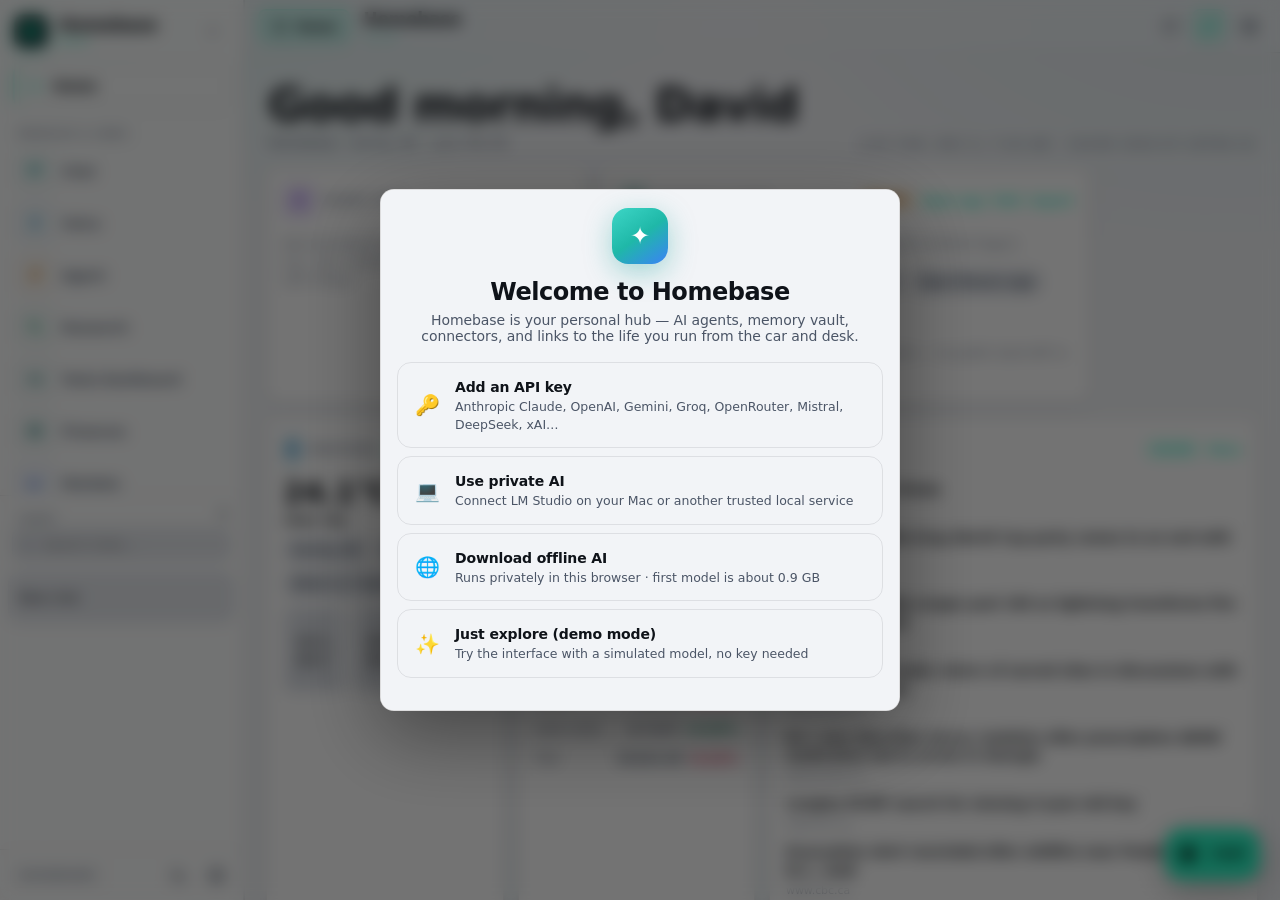
==== commit 477525e0: "feat: dashboard Briefing → Homebase AI reads it aloud (ai/?voice=1&brief=1) David: "Can you make it " ====
--- a/ai/index.html
+++ b/ai/index.html
@@ -1524,14 +1524,6 @@
 #v-ctl .v-btn:hover{border-color:rgba(255,255,255,.28); transform:scale(1.05); background:rgba(255,255,255,.09)}
 #v-ctl .v-btn.on{background:rgba(84,150,255,.2); border-color:rgba(120,170,255,.45)}
 #v-ctl .v-btn.end{background:rgba(232,72,96,.92); border-color:transparent}
-#v-quick{display:flex;flex-wrap:wrap;gap:8px;justify-content:center;margin-top:12px;max-width:520px}
-#v-quick .v-chip{
-  border:1px solid rgba(255,255,255,.14);background:rgba(255,255,255,.06);color:rgba(234,241,255,.9);
-  border-radius:999px;padding:8px 14px;font-size:12.5px;font-weight:600;min-height:36px;cursor:pointer;
-  transition:background .15s ease, border-color .15s ease, transform .12s ease
-}
-#v-quick .v-chip:hover{background:rgba(255,255,255,.11);border-color:rgba(255,255,255,.28)}
-#v-quick .v-chip:active{transform:scale(.97)}
 #v-hint{font-size:12px; color:rgba(190,205,240,.4); margin-top:2px; max-width:520px; line-height:1.5}
 @media(max-width:520px){
   .v-stage{gap:18px}
@@ -3165,13 +3157,7 @@
       <button class="v-btn" id="v-again" title="Repeat the last reply" aria-label="Repeat the last reply"></button>
       <button class="v-btn end" id="v-end" title="End voice mode">✕</button>
     </div>
-    <div id="v-quick" role="group" aria-label="Voice connector shortcuts">
-      <button type="button" class="v-chip" data-v-act="brief">Brief</button>
-      <button type="button" class="v-chip" data-v-act="traffic">Traffic</button>
-      <button type="button" class="v-chip" data-v-act="inbox">Inbox</button>
-      <button type="button" class="v-chip" data-v-act="pin">Pin note</button>
-    </div>
-    <div id="v-hint">Say “brief me”, “traffic”, or “inbox” · or tap a chip · tap the orb to interrupt</div>
+    <div id="v-hint">Tap the orb to interrupt · conversation is saved to the chat</div>
   </div>
 </div>
 
@@ -3307,7 +3293,7 @@
   <div class="modal wide">
     <div class="mo-head"><h2>Connectors</h2><button class="icon-btn" data-close="connectors-ov"><svg viewBox="0 0 24 24" fill="none" stroke="currentColor" stroke-width="2" stroke-linecap="round"><path d="M6 6l12 12M18 6L6 18"/></svg></button></div>
     <div class="mo-body">
-      <div class="conn-banner"><b>Live vs link.</b> Cards tagged <b>Live read</b> / <b>Read/Write</b> pull or mutate real data (Tesla Dashboard cache, Gmail OAuth, Calendar iCal, Drive vault, notes). <b>Link</b> cards only open sites. Gmail: set the OAuth Client ID under Drive, enable Gmail API in Google Cloud for that client, then tap <b>Connect Gmail</b>. Sends always ask for confirmation.</div>
+      <div class="conn-banner"><b>Built for David.</b> Curated for David: Budget Project, Monarch, pharmacy refs, ICBC/Tesla, teams, AI tools, and an encrypted Drive vault. Toggle only what you use.</div>
       <div id="conn-grid" class="conn-grid"></div>
     </div>
   </div>
@@ -3661,11 +3647,7 @@
     color: '#38bdf8',
     grad: 'linear-gradient(145deg,#38bdf8,#0284c7)',
     placeholder: 'Tap Voice to start, or type…',
-    apply: function(){
-      var c = ensureConvo();
-      c.toolsOn = true;
-      try { updateToolsBtn(); persistConvo(c); } catch(e){}
-    }
+    apply: function(){ /* launch handled separately */ }
   },
   {
     id: 'agent',
@@ -4210,9 +4192,8 @@
     'The next model must read current_handoff plus the newest entries before scoping or editing'
   ],
   current_handoff: {
-    to: 'next model / David morning check',
-    objective: 'Connectors + Voice read/write on cursor/connectors-voice-rw-de9b: Gmail OAuth inbox+confirm-send, dashboard brief/traffic from real cache, voice chips/commands. David: enable Gmail API + Connect Gmail after merge.',
-    connectors_voice_rw_2026_07_20: 'THIS PASS. Gmail nova_gmail_auth_v1 (readonly+send), dashboard brief|traffic|news|pharmacy with flattenNews/DriveBC incidents, notes append, voice Brief/Traffic/Inbox/Pin + local commands, connector capability labels. Sub-agents still blocked from use_connector. OAuth tokens never vaulted.',
+    to: 'next model',
+    objective: 'Design-depth pass on cursor/design-depth-de9b: clock-first Live gravity, floating header island, sliding dock pill, Drive-scale/Charging-priority, quiet Now line, edge-fade rails, lead-story emphasis. Homebase Messages rhythm + composer-as-product. Finance Wallet hero. No capabilities removed. Preserve DASHBOARD_CACHE, voice entry points, query-model disclosure, vault/budget/routing.',
     design_depth_2026_07_20: 'THIS PASS. Structural+CSS on /, /ai/, /finance/. Live hero reordered: clock/weather → Now line → actions → charge → mode. Dock #dock-pill slides under active tab (syncDockPill on goPanel/resize/applyDockOrder). Drive hides mode+forecast+freshness and enlarges Voice; Charging lifts timer. Freshness reload glyph reveals on hover/focus. Feed lead story + quieter meta. Homebase empty-state breathing, message gap, composer thumb focus. Finance Wallet hero + quieter empty import. IDs preserved: now-title, now-detail, mode-status, fresh-chip, command-actions, dock-pill.',
     apple_simplicity_2026_07_20: 'THIS PASS. CSS-first quiet instrument UI across /, /ai/, /finance/ on branch cursor/apple-tesla-ui-de9b. Dashboard: frosted header island for date/weather/stocks; iOS segmented Drive|Parked|Charging + news tabs; soft dock selected state (accent-soft fill, not mint brick); Voice remains sole solid CTA; Briefing/Glance quiet; flattened cockpit-command nesting; Large Title sec-titles; spring press; cam-dot ::before-only (44px hit targets preserved). Homebase: frosted topbar, segmented mode pills with elevated active, spring FAB/send, iMessage bubble radii, mobile sheet grabber, composer focus ring. Finance: quiet labels (no shouty uppercase), thinner budget tracks, pill action bar with soft Sync primary, Wallet-like hero numbers. Copy: dashboard brand-sub Home; Homebase brand.sub Home. Verified: extract+node --check; cache JSON; voice entry points ≥4.',
     ux_optimization_2026_07_20: 'THIS PASS. ai/index.html only. HTML: added `<button id="query-model-toggle" aria-controls="query-model-control" aria-expanded="false">Next model</button>` before `#query-model-control` inside `#comp-hint`, added `hidden` to `#query-model-control`, and swapped `style="display:none"` on `#hint-tools`/`#hint-council` for the `hidden` attribute + aria-hidden. JS: new `applyQueryModelDisclosure()` helper (progressive disclosure — show when override OR select currently focused, override state renders "Next: <label>"), refreshQueryModelSelect() now calls it, initQueryModelSelect() wires the toggle click (unhide → focus → showPicker) and a delayed 180 ms select-blur collapse; updateHints() no longer touches hint-tools/hint-council `style.display` but keeps state accurate via `dataset.on`. CSS: one appended UX OPTIMIZATION block at the end of `<style>` — `#query-model-toggle` chip (dashed border, 30/36 px min-height, hidden when open), `#hint-tools/#hint-council{display:none !important}`, mobile `.cf-modes` scroll-snap + mask-image edge fade + 44 px snap pills, `#chat-scroll` flex:1 + `#composer-wrap` flex:none with safe-area padding, `#jump-btn` 44×44 bumped clear of the composer, mobile `#sync-pill` un-hidden as compact 36 px ellipsis chip with a <380 px narrower fallback, and a desktop-only `@media (min-width:901px)` composer gap bump (10 px + 2 px left margin on send). Preserved IDs: query-model-control, query-model-select, hint-tools, hint-council, hint-model, hint-tokens, chat-scroll, jump-btn, composer, composer-wrap, cf-modes, sync-pill, mic-btn, send-btn, attach-btn, voice-btn (stashed), council-btn (stashed). Retains: every prior 2026-07-20 fix (calm typography, functional excellence, hot-rod cockpit) untouched. Verified: python3 extract-scripts + node --check clean; python3 .github/scripts/validate.py green.',
@@ -4227,11 +4208,10 @@
     voice_mobile_hotfix_2026_07_19: 'FOLLOW-UP after David reported no sound + slowness on the mobile app. Root cause: the PR #80 audio-reactive meter tapped the TTS playback element via createMediaElementSource(TTSQ.sharedAudio), which reroutes the <audio> into Web Audio and silences it on mobile Safari (suspended context + WebKit blob-source bug). Fix REMOVES the playback tap entirely. Latency: first spoken chunk fast-flushes on the opening clause, record->transcribe endpointing 1800->1200ms, silent device-voice fails over to cloud in 1600ms. Superseded/extended by the voice upgrade below.',
     voice_upgrade_2026_07_19: 'THIRD voice pass after David: "too quiet on my phone; make it advanced like GPT/Gemini; the Tesla mic is dead so the phone (on the charging plate) does the voice; it looks like Sesame Street." The phone is now the real voice device. (1) LOUDNESS/QUALITY: new playTTSBuffer plays cloud TTS through decodeAudioData -> AudioBufferSourceNode -> GainNode(S.settings.speech.volume, default 2.0x) -> DynamicsCompressor limiter -> AnalyserNode -> destination. This exceeds the <audio> 100% ceiling, is loud+clean, and is SAFE on iOS because it is a buffer source, not a createMediaElementSource tap. Element path (playTTSBlob) stays as fallback; browser speechSynthesis volume set to 1. (2) MOBILE-FIRST: ttsPump on is-mobile + "auto" + speech.mobileCloudVoice(default true) prefers a ready cloud voice (louder/more reliable than iOS speechSynthesis) inside the $50 guard; Device-only stays the no-spend choice. (3) UI: overlay redesigned to a premium luminous sphere, then a fully dynamic canvas energy orb (see 2026-07-20 entry). CI guards in .github/scripts/test_voice_mode.js forbid any createMediaElementSource playback tap and lock in the buffer/gain path.',
     app_ui_polish_2026_07_20: 'Earlier same-day token polish (indigo aurora calm-down). Superseded for palette by cockpit_wave0_2026_07_20 teal system; elevation/type lessons still apply.',
-    state: 'Implemented on branch cursor/connectors-voice-rw-de9b — verify/commit/PR this session.',
-    latest_fix: 'Connectors + Voice read/write (Gmail OAuth, dashboard brief/traffic, voice chips).',
+    dashboard_ai_briefing_2026_07_20: 'FABLE pass (branch claude/multimodal-ai-chatbot-4r8s23), ai/index.html only, ADDITIVE + flag-gated. David: "make it so the homebase AI reads my briefing instead." New deep link ai/?voice=1&brief=1: maybeAutoVoice() detects &brief and sets VOICE.pendingBrief AFTER startVoiceMode (which now resets VOICE.pendingBrief=false with the other VOICE fields, so it can never go stale); the existing #v-orb idle one-tap gate, after unlockAudio(), consumes the flag once and calls new runVoiceBrief() instead of voiceListen(); runVoiceBrief() calls the unchanged voiceUtterance(briefPrompt) so the reply streams + is spoken through the normal voice pipeline, then listening resumes as usual. Ordinary voice is byte-for-byte unchanged (flag defaults false; only the &brief deep link sets it). One-tap gate, free-device-first, blocked-answer recovery, budget guard all preserved. Interfaces: maybeAutoVoice, startVoiceMode reset, #v-orb idle handler, new runVoiceBrief. Dashboard side (index.html): the command-bar Briefing button + the voice orb\'s "briefing" command/long-press now open ai/?voice=1&brief=1; the orb\'s no-mic (in-car) fallback keeps the local audible MP3 briefing so the Tesla still works offline. ai/?voice=1 guardrail (>=4) preserved (brief link still contains it). Verified: extract+node --check on both files; validate.py; ai/tests/homebase.test.js.',
+    state: 'Design-depth UI on branch cursor/design-depth-de9b (Cursor). Independently, FABLE branch claude/multimodal-ai-chatbot-4r8s23 shipped the dashboard voice orb + theme-cohesion + Live/Weather balance + Glance opacity, and now routes the dashboard Briefing to Homebase AI (ai/?voice=1&brief=1).',
+    latest_fix: 'Dashboard Briefing now hands off to Homebase AI, which reads a spoken briefing after the one-tap voice gate (ai/?voice=1&brief=1).',
     start_here: [
-      'HOMEBASE_CHANGELOG entry 2026-07-20-connectors-voice-rw',
-      'Connectors → Drive Client ID → Connect Gmail; enable Gmail API',
       'HOMEBASE_FINANCE_EXCELLENCE_PLAN.md — Wave inventory for /ai/ and /finance/',
       'DASHBOARD_EXCELLENCE_PLAN.md — Tesla dashboard waves (cache.json still highest leverage)',
       'FABLE_AUDIT_BRIEF.md — verified P0/P1 security packages; do not re-audit without evidence',
@@ -4261,8 +4241,7 @@
       'Financial balances, transactions, statements, credentials, and detailed bundles never enter the public repository',
       'Voice deep links require one deliberate media tap; device-only remains no-spend, Automatic remains free-device-first, premium speech stays inside the rolling guard, and a blocked answer is replayed without another model call',
       'SUBAGENT_BLOCKED_TOOLS is enforced at schema AND execution time; vault tombstones carry only {id, ts}; keep validate.py harnesses and ai/tests/homebase.test.js passing — they extract real production functions, so drift fails loudly',
-      'Tesla wordmark on the main dashboard; shared teal cockpit craft across apps without claiming Tesla mic support',
-      'Gmail send ALWAYS uses browser confirm; nova_gmail_auth_v1 stays device-local and never enters the vault'
+      'Tesla wordmark on the main dashboard; shared teal cockpit craft across apps without claiming Tesla mic support'
     ]
   },
   how_to_read: [
@@ -4288,53 +4267,32 @@
   ],
   entries: [
     {
-      id: '2026-07-20-connectors-voice-rw',
+      id: '2026-07-20-dashboard-ai-briefing',
       date: '2026-07-20',
-      commit: '74bdb38',
-      branch: 'cursor/connectors-voice-rw-de9b',
+      commit: 'pending',
+      branch: 'claude/multimodal-ai-chatbot-4r8s23',
       pull_request: 'pending',
-      title: 'Connectors + Voice read/write — Gmail OAuth, dashboard brief/traffic, voice chips',
-      type: 'feat+connectors+voice',
-      depends_on: ['2026-07-20-design-depth','2026-07-19-p0-security'],
-      reported_by: 'David: build connectors and voice with real read/write; write/send email; pull connector info.',
-      summary: 'Promoted Tier-A connectors to real data paths. Fixed Tesla Dashboard brief against actual DASHBOARD_CACHE shapes (weather current, feed dict news, DriveBC cam events). Added Gmail OAuth inbox read and confirm-guarded send reusing the Drive OAuth Client ID. Voice mode forces tools on, adds Brief/Traffic/Inbox/Pin chips and local spoken commands that call connectors without a model round-trip.',
-      files_changed: ['ai/index.html','.github/scripts/test_connectors_voice.js'],
-      interfaces_changed: [
-        'CONNECTOR_DEFS kind + gmail/dashboard/notes/drive/calendar actions',
-        'formatDashboardBrief/flattenTrafficIncidents/loadDashboardCacheForConnector',
-        'gmailRequestToken/gmailListMessages/gmailSendMessage/nova_gmail_auth_v1',
-        'runConnector dashboard/gmail/notes/drive',
-        'use_connector/read_connector/list_connectors tool schemas',
-        'voiceCommand/voiceRunConnector/voiceQuickAction/#v-quick',
-        'startVoiceMode toolsOn',
-        'HOMEBASE_CHANGELOG.current_handoff'
-      ],
+      title: 'Dashboard Briefing → Homebase AI reads it aloud (ai/?voice=1&brief=1)',
+      type: 'feature',
+      reported_by: 'David: "Can you make it so the homebase AI reads my briefing instead?"',
+      summary: 'The Tesla dashboard Briefing now hands off to Homebase, whose AI speaks a personalized briefing through the existing voice pipeline after the one-tap gate. Additive + flag-gated; ordinary voice unchanged.',
+      files_changed: ['ai/index.html', 'index.html'],
+      interfaces_changed: ['maybeAutoVoice (&brief detect)', 'startVoiceMode (VOICE.pendingBrief reset)', '#v-orb idle handler', 'new runVoiceBrief()'],
       behaviour: [
-        'dashboard brief includes weather, headlines, traffic incidents, teams, stocks',
-        'gmail inbox/search via Gmail API; send requires confirm()',
-        'Voice chips Brief/Traffic/Inbox call connectors directly; Pin routes through agent tools',
-        'Connectors UI shows Live read / Read/Write / Link / Path and Gmail Connect button'
+        'ai/?voice=1&brief=1 → one-tap gate → AI reads a spoken briefing (weather, local/national news, teams, markets), then listening resumes',
+        'Dashboard command-bar Briefing + orb "briefing" command/long-press deep-link here',
+        'Orb no-mic (in-car) fallback keeps the local audible MP3 briefing so the Tesla still works offline'
       ],
       guards: [
-        'gmail send always confirm-guarded; OAuth tokens not vaulted',
-        'SUBAGENT_BLOCKED_TOOLS still includes use_connector',
-        'read_connector rejects send/write/append/push/pull',
-        'DASHBOARD_CACHE marker untouched; Drive vault scopes unchanged (drive.file only)'
-      ],
-      verification: ['extract+node --check','validate.py','test_connectors_voice.js','test_voice_mode.js','test_subagent_allowlist.js'],
-      setup: [
-        'Google Cloud: enable Gmail API on the same OAuth Web client as Drive',
-        'Authorized JS origin https://wghtkbpxwx-a11y.github.io',
-        'Connectors → paste Client ID under Drive → Connect Gmail'
-      ],
-      known_limits: [
-        'Calendar remains iCal read-only (no Google Calendar write yet)',
-        'Link-tier connectors (banks, Lexicomp, sports sites) still open URLs only',
-        'Voice email send still goes through the agent + confirm, not a local command',
-        'Car browser may lack mic; phone is the voice surface'
-      ],
-      dependencies: ['Existing Drive GIS OAuth Client ID'],
-      next_model: 'After merge, tell David to Connect Gmail and hard-reload. Optional follow-up: Calendar write, Tesla notes_v4 bridge, Gmail reply-all.'
+        'Flag-gated: VOICE.pendingBrief defaults false and is reset in startVoiceMode, so normal voice is byte-for-byte unchanged',
+        'One-tap deep-link gate, free-device-first, blocked-answer recovery, and the $50 budget guard all preserved',
+        '≥4 ai/?voice=1 entry points preserved (the &brief link still contains ai/?voice=1)'
+      ],
+      verification: ['extract+node --check (both files)', 'validate.py', 'ai/tests/homebase.test.js'],
+      setup: [],
+      known_limits: ['In the Tesla browser Homebase live API calls are blocked, so the AI briefing is a phone/desktop feature; the orb keeps the local cache briefing in-car'],
+      dependencies: ['PR #75 voice engine', 'dashboard voice orb (PR #100)'],
+      next_model: 'If David wants the briefing spoken in-car too, it must use the dashboard cache path (no live API in the Tesla), not Homebase.'
     },
     {
       id: '2026-07-20-design-depth',
@@ -5901,9 +5859,9 @@
     },
     {
       id: 'plan-gmail-live',
-      title: 'Gmail OAuth inbox + confirm-send (Calendar write still open)',
-      status: 'partial',
-      notes: 'Gmail shipped 2026-07-20-connectors-voice-rw; Calendar remains iCal read-only'
+      title: 'Optional Gmail/Calendar OAuth widgets (beyond iCal/deep-links)',
+      status: 'idea',
+      notes: 'Needs Google Cloud OAuth scopes; keep privacy-first'
     },
     {
       id: 'plan-budget-sync',
@@ -6503,171 +6461,19 @@
   limit = limit || 8;
   var items = [];
   if (!newsObj) return items;
-  if (Array.isArray(newsObj)){
-    newsObj.forEach(function(it){
-      items.push({
-        title: (it && (it.title || it)) || '',
-        link: (it && (it.link || it.url)) || '',
-        source: (it && it.source) || '',
-        date: (it && (it.published || it.pubDate || it.date)) || ''
-      });
-    });
-    return items.slice(0, limit);
-  }
   Object.keys(newsObj).forEach(function(feed){
     var entry = newsObj[feed];
     var feedItems = Array.isArray(entry) ? entry : (entry && Array.isArray(entry.items) ? entry.items : []);
-    var host = String(feed).replace(/^https?:\/\//,'').split('/')[0];
     feedItems.forEach(function(it){
       items.push({
         title: it.title || it,
         link: it.link || it.url || '',
-        source: it.source || host,
-        date: it.published || it.pubDate || it.date || ''
+        source: feed.replace(/^https?:\/\//,'').split('/')[0],
+        date: it.published || it.date || ''
       });
     });
   });
   return items.slice(0, limit);
-}
-
-function flattenTrafficIncidents(cameras, limit){
-  limit = limit || 6;
-  var incidents = [];
-  (cameras || []).forEach(function(cam){
-    (cam.events || []).forEach(function(ev){
-      incidents.push({
-        road: ev.road || cam.name || ('Cam ' + cam.id),
-        cam: cam.name || ('Cam ' + cam.id),
-        type: ev.type || 'Event',
-        sev: ev.severity || '',
-        desc: ev.desc || '',
-        km: ev.km,
-        updated: ev.updated || ''
-      });
-    });
-  });
-  var rank = { MAJOR:0, major:0, MODERATE:1, moderate:1, MINOR:2, minor:2 };
-  incidents.sort(function(a, b){
-    var ra = rank[a.sev] != null ? rank[a.sev] : 5;
-    var rb = rank[b.sev] != null ? rank[b.sev] : 5;
-    return ra - rb;
-  });
-  return incidents.slice(0, limit);
-}
-
-function formatWeatherBrief(cache){
-  var w = (cache && cache.weather) || {};
-  var cur = w.current || w;
-  var temp = cur.temperature_2m != null ? cur.temperature_2m : cur.temp;
-  var feels = cur.apparent_temperature != null ? cur.apparent_temperature : cur.feels;
-  var code = cur.weather_code;
-  var cond = (typeof WMO_CODES !== 'undefined' && WMO_CODES[code]) ? WMO_CODES[code] : (cur.desc || '');
-  var loc = (S.settings && S.settings.homeLocation) || 'Surrey, BC';
-  if (temp == null && !cond) return '';
-  var line = 'Weather @ ' + loc + ':';
-  if (temp != null) line += ' ' + temp + '°C';
-  if (feels != null) line += ' (feels ' + feels + '°)';
-  if (cond) line += ' · ' + cond;
-  if (cur.relative_humidity_2m != null) line += ' · humidity ' + cur.relative_humidity_2m + '%';
-  if (cur.wind_speed_10m != null) line += ' · wind ' + cur.wind_speed_10m + ' km/h';
-  return line;
-}
-
-function formatScoresBrief(cache, limit){
-  limit = limit || 4;
-  var scores = (LIVE && LIVE.scores && LIVE.scores.length) ? LIVE.scores
-    : ((cache && cache.scores) || []);
-  if (!scores.length) return [];
-  return scores.slice(0, limit).map(function(g){
-    var home = g.home || {}, away = g.away || {};
-    var line = (g.team || g.league || 'Game') + ': ' +
-      (away.abbr || away.name || '?') + ' ' + (away.score != null ? away.score : '-') +
-      ' @ ' + (home.abbr || home.name || '?') + ' ' + (home.score != null ? home.score : '-');
-    if (g.status || g.state) line += ' (' + (g.status || g.state) + ')';
-    return line;
-  });
-}
-
-function formatStocksBrief(cache, limit){
-  limit = limit || 6;
-  var stocks = (cache && cache.stocks) || {};
-  var keys = Object.keys(stocks).slice(0, limit);
-  return keys.map(function(k){
-    var p = stockPrice(stocks[k]);
-    if (!p || p.price == null) return k;
-    return k + ' ' + (typeof p.price === 'number' ? p.price.toFixed(p.price < 5 ? 4 : 2) : p.price);
-  }).filter(Boolean);
-}
-
-function formatDashboardBrief(cache, opts){
-  opts = opts || {};
-  var lines = ['Tesla Dashboard snapshot (' + ((cache && cache.updated) || 'unknown time') + ')'];
-  var wx = formatWeatherBrief(cache);
-  if (wx) lines.push(wx);
-  if (!opts.skipNews){
-    var news = flattenNews(cache && cache.news, opts.newsLimit || 5);
-    if (news.length){
-      lines.push('Headlines:');
-      news.forEach(function(n, i){ lines.push('  ' + (i + 1) + '. ' + n.title + (n.source ? ' (' + n.source + ')' : '')); });
-    }
-  }
-  if (!opts.skipTraffic){
-    var traffic = flattenTrafficIncidents(cache && cache.cameras, opts.trafficLimit || 4);
-    if (traffic.length){
-      lines.push('Traffic:');
-      traffic.forEach(function(inc){
-        lines.push('  • ' + (inc.sev ? inc.sev + ' · ' : '') + inc.road + ' — ' +
-          String(inc.desc || inc.type).slice(0, 110) +
-          (inc.km != null ? ' (~' + inc.km + ' km from ' + inc.cam + ')' : ''));
-      });
-    } else {
-      lines.push('Traffic: no DriveBC events near favourited cams in cache.');
-    }
-  }
-  if (!opts.skipSports){
-    var scores = formatScoresBrief(cache, 4);
-    if (scores.length){
-      lines.push('My teams:');
-      scores.forEach(function(s){ lines.push('  • ' + s); });
-    } else {
-      var sports = flattenNews(cache && cache.sports, 3);
-      if (sports.length){
-        lines.push('Sports:');
-        sports.forEach(function(s){ lines.push('  • ' + s.title); });
-      }
-    }
-  }
-  if (!opts.skipStocks){
-    var stk = formatStocksBrief(cache, 6);
-    if (stk.length) lines.push('Stocks: ' + stk.join(' · '));
-  }
-  if (opts.includePharmacy){
-    var ph = flattenNews(cache && cache.pharmacy, 3);
-    if (ph.length){
-      lines.push('Pharmacy / clinical:');
-      ph.forEach(function(p){ lines.push('  • ' + p.title + (p.source ? ' (' + p.source + ')' : '')); });
-    }
-  }
-  return lines.join('\n');
-}
-
-async function loadDashboardCacheForConnector(cfg){
-  if (DASH.cache && DASH.updated && (Date.now() - DASH.updated) < 5 * 60 * 1000) return DASH.cache;
-  try {
-    await fetchDashboardCache();
-    if (DASH.cache) return DASH.cache;
-  } catch(e){}
-  var base = ((cfg && cfg.url) || 'https://wghtkbpxwx-a11y.github.io/tesla-dashboard/').replace(/\/?$/, '/');
-  var html = await withTimeout(function(sig){
-    return fetch(base, {signal:sig, mode:'cors', cache:'no-store'}).then(function(r){
-      if (!r.ok) throw new Error('HTTP ' + r.status); return r.text();
-    });
-  }, 12000);
-  var m = html.match(/var DASHBOARD_CACHE = (\{[\s\S]*?\});\s*\n/);
-  if (!m) throw new Error('Dashboard reachable but cache block not found. Open: ' + base);
-  var cache = JSON.parse(m[1]);
-  DASH.cache = cache; DASH.updated = Date.now();
-  return cache;
 }
 
 async function fetchDashboardCache(){
@@ -7324,12 +7130,11 @@
   /* —— Life OS / home —— */
   {
     id: 'dashboard', name: 'Tesla Dashboard', category: 'Home',
-    desc: 'Live read from DASHBOARD_CACHE — weather, news, traffic, sports, stocks.',
+    desc: 'In-car HQ: weather, traffic cams, sports, watchlist.',
     icon: 'car', grad: 'linear-gradient(145deg,#1fb8a8,#0f766e)',
-    kind: 'data',
     fields: [{key:'url', label:'URL', placeholder:'https://…/tesla-dashboard/', secret:false}],
     defaults: { on:true, url:'https://wghtkbpxwx-a11y.github.io/tesla-dashboard/' },
-    actions: ['brief','traffic','news','pharmacy','status']
+    actions: ['brief']
   },
   {
     id: 'family', name: 'Family Command Center', category: 'Home',
@@ -7343,16 +7148,14 @@
     id: 'tasks', name: 'Homebase rituals', category: 'Home',
     desc: 'Scheduled Homebase prompts & reminders.',
     icon: 'tasks', grad: 'linear-gradient(145deg,#fbbf24,#d97706)',
-    kind: 'data',
     fields: [], defaults: { on:true }, actions: ['list']
   },
   {
     id: 'notes', name: 'Quick notes', category: 'Home',
-    desc: 'Local scratchpad — agent can read and overwrite.',
+    desc: 'Local scratchpad in this browser only.',
     icon: 'memory', grad: 'linear-gradient(145deg,#f59e0b,#b45309)',
-    kind: 'mutate',
     fields: [{key:'pad', label:'Scratchpad', placeholder:'Ideas…', secret:false}],
-    defaults: { on:true, pad:'' }, actions: ['read','write','append']
+    defaults: { on:true, pad:'' }, actions: ['read','write']
   },
 
   /* —— Money (your real stack) —— */
@@ -7547,31 +7350,28 @@
   /* —— Google workspace you already use —— */
   {
     id: 'gmail', name: 'Gmail', category: 'Google',
-    desc: 'OAuth inbox read + confirm-guarded send. Reuses the Drive OAuth Client ID.',
+    desc: 'Compose / search deep-links.',
     icon: 'mail', grad: 'linear-gradient(145deg,#f87171,#dc2626)',
-    kind: 'mutate',
-    fields: [{key:'email', label:'From address (optional)', placeholder:'you@gmail.com', secret:false}],
-    defaults: { on:true, email:'' }, actions: ['status','inbox','search','send','compose']
+    fields: [{key:'email', label:'Address', placeholder:'you@gmail.com', secret:false}],
+    defaults: { on:true, email:'' }, actions: ['compose','search']
   },
   {
     id: 'calendar', name: 'Google Calendar', category: 'Google',
-    desc: 'Read upcoming events from a secret iCal URL (Calendar → Settings → Integrate calendar).',
+    desc: 'Live dashboard events need a secret iCal URL (Calendar → Settings → Integrate calendar).',
     icon: 'calendar', grad: 'linear-gradient(145deg,#60a5fa,#2563eb)',
-    kind: 'data',
     fields: [{key:'ical', label:'Secret iCal URL', placeholder:'https://calendar.google.com/calendar/ical/…/basic.ics', secret:false}],
-    defaults: { on:true, ical:'' }, actions: ['upcoming','open']
+    defaults: { on:true, ical:'' }, actions: ['open','upcoming']
   },
   {
     id: 'drive', name: 'Google Drive vault', category: 'Google',
-    desc: 'Encrypted Homebase sync across phone and desktop. Client ID also powers Gmail OAuth.',
+    desc: 'Encrypted Homebase sync across phone and desktop.',
     icon: 'cloud', grad: 'linear-gradient(145deg,#fbbf24,#d97706)',
-    kind: 'mutate',
     fields: [
       {key:'clientId', label:'OAuth Client ID', placeholder:'….apps.googleusercontent.com', secret:false},
       {key:'fileName', label:'Vault file', placeholder:'homebase-memory.vault.json', secret:false}
     ],
     defaults: { on:true, clientId:'', fileName:'homebase-memory.vault.json', autoSync:true, syncSecrets:true, fileId:'' },
-    actions: ['status','push','pull','search']
+    actions: ['search','push','pull']
   },
   {
     id: 'icloud', name: 'iCloud.com', category: 'Google',
@@ -7733,19 +7533,8 @@
       qs('.cc-ico', card).textContent = def.icon;
     }
     qs('.cc-title', card).textContent = def.name;
-    var kind = def.kind || (def.actions && def.actions.indexOf('open') === 0 && def.actions.length === 1 ? 'link' : '');
-    if (!kind){
-      if (def.id === 'family' || def.id === 'work_pharmacy' || def.id === 'mythic') kind = 'path';
-      else if (connectorOpenUrl(def.id) && !(def.actions || []).some(function(a){ return a !== 'open' && a !== 'status'; })) kind = 'link';
-      else kind = 'data';
-    }
-    var kindLabel = kind === 'mutate' ? 'Read/Write' : kind === 'data' ? 'Live read' : kind === 'path' ? 'Path' : 'Link';
-    qs('.cc-desc', card).textContent = '[' + kindLabel + '] ' + def.desc;
-    var gmailReady = def.id === 'gmail' && !!gmailAccessToken();
-    qs('.cc-status', card).textContent = !st.on ? 'Off'
-      : (def.id === 'gmail' ? (gmailReady ? 'Gmail connected' : (gmailClientId() ? 'OAuth ready — connect' : 'Needs Drive Client ID'))
-      : (def.id === 'drive' ? ((st.clientId || '').trim() ? 'Client ID set' : 'Needs Client ID')
-      : (st.on ? 'Enabled' : 'Off')));
+    qs('.cc-desc', card).textContent = def.desc;
+    qs('.cc-status', card).textContent = st.on ? 'Connected' : 'Off';
     var fields = qs('[data-fields]', card);
     (def.fields || []).forEach(function(f){
       var inp = document.createElement('input');
@@ -7772,30 +7561,6 @@
       testBtn.disabled = false; testBtn.textContent = 'Test';
     });
     acts.appendChild(testBtn);
-    if (def.id === 'gmail'){
-      var gBtn = document.createElement('button');
-      gBtn.className = 'sm-btn pri'; gBtn.type = 'button';
-      gBtn.textContent = gmailAccessToken() ? 'Reconnect' : 'Connect Gmail';
-      gBtn.addEventListener('click', async function(){
-        gBtn.disabled = true; gBtn.textContent = '…';
-        try {
-          await gmailRequestToken(true);
-          toast('Gmail connected — inbox read + confirm-guarded send', 'ok', 3600);
-          renderConnectors();
-        } catch(e){ toast(e.message || String(e), 'err', 4200); gBtn.disabled = false; gBtn.textContent = 'Connect Gmail'; }
-      });
-      acts.appendChild(gBtn);
-      if (gmailAccessToken()){
-        var disc = document.createElement('button');
-        disc.className = 'sm-btn'; disc.type = 'button'; disc.textContent = 'Disconnect';
-        disc.addEventListener('click', function(){
-          saveGmailAuth(null);
-          toast('Gmail disconnected on this device', 'ok');
-          renderConnectors();
-        });
-        acts.appendChild(disc);
-      }
-    }
     var pathIds = {budget:1, family:1, work_pharmacy:1, mythic:1};
     if (connectorOpenUrl(def.id) || pathIds[def.id]){
       var openBtn = document.createElement('button');
@@ -7891,40 +7656,41 @@
   action = (action || 'status').toLowerCase();
 
   if (id === 'dashboard'){
+    var base = (cfg.url || 'https://wghtkbpxwx-a11y.github.io/tesla-dashboard/').replace(/\/?$/, '/');
     try {
-      var cache = await loadDashboardCacheForConnector(cfg);
-      if (action === 'traffic'){
-        var incidents = flattenTrafficIncidents(cache.cameras, 8);
-        if (!incidents.length) return 'No DriveBC events near cached cameras (' + ((cache.cameras || []).length) + ' cams). Cache: ' + (cache.updated || '?');
-        return 'Traffic near favourites (' + (cache.updated || '?') + '):\n' + incidents.map(function(inc){
-          return '• ' + (inc.sev ? '[' + inc.sev + '] ' : '') + inc.road + ' — ' + String(inc.desc || inc.type).slice(0, 140) +
-            (inc.km != null ? ' (~' + inc.km + ' km)' : '');
-        }).join('\n');
+      var html = await withTimeout(function(sig){
+        return fetch(base, {signal:sig, mode:'cors'}).then(function(r){
+          if (!r.ok) throw new Error('HTTP ' + r.status); return r.text();
+        });
+      }, 12000);
+      var m = html.match(/var DASHBOARD_CACHE = (\{[\s\S]*?\});\s*\n/);
+      if (!m) return 'Dashboard reachable but cache block not found. Open: ' + base;
+      var cache = JSON.parse(m[1]);
+      var lines = ['Tesla Dashboard snapshot (' + (cache.updated || 'unknown time') + ')'];
+      if (cache.weather){
+        var w = cache.weather;
+        lines.push('Weather: ' + (w.temp != null ? w.temp + '°' : '') + (w.desc ? ' ' + w.desc : '') + (w.location ? ' @ ' + w.location : ''));
       }
-      if (action === 'news'){
-        var headlines = flattenNews(cache.news, 8);
-        if (!headlines.length) return 'No headlines in dashboard cache.';
-        return 'Headlines (' + (cache.updated || '?') + '):\n' + headlines.map(function(n, i){
-          return (i + 1) + '. ' + n.title + (n.source ? ' — ' + n.source : '') + (n.link ? '\n   ' + n.link : '');
-        }).join('\n');
+      if (cache.news && cache.news.length){
+        lines.push('Headlines:');
+        cache.news.slice(0, 5).forEach(function(n, i){ lines.push('  ' + (i+1) + '. ' + (n.title || n)); });
       }
-      if (action === 'pharmacy'){
-        var pharm = flattenNews(cache.pharmacy, 6);
-        if (!pharm.length) return 'No pharmacy/clinical RSS in dashboard cache.';
-        return 'Clinical / pharmacy feeds (' + (cache.updated || '?') + '):\n' + pharm.map(function(n, i){
-          return (i + 1) + '. ' + n.title + (n.source ? ' — ' + n.source : '');
-        }).join('\n');
+      if (cache.sports && cache.sports.length){
+        lines.push('Sports:');
+        cache.sports.slice(0, 4).forEach(function(s){ lines.push('  • ' + (s.title || JSON.stringify(s))); });
       }
-      if (action === 'status'){
-        return 'Dashboard cache ' + (cache.updated || 'unknown') +
-          ' · cams ' + ((cache.cameras || []).length) +
-          ' · news feeds ' + (cache.news && typeof cache.news === 'object' ? Object.keys(cache.news).length : 0) +
-          ' · scores ' + ((cache.scores || []).length);
+      if (cache.stocks){
+        var keys = Object.keys(cache.stocks).slice(0, 6);
+        if (keys.length){
+          lines.push('Stocks: ' + keys.map(function(k){
+            var v = cache.stocks[k];
+            return k + (v && v.price != null ? ' ' + v.price : '');
+          }).join(' · '));
+        }
       }
-      /* brief (default) */
-      return formatDashboardBrief(cache, { includePharmacy: /pharmacy|clinical|rx/i.test(String(args.query || '')) });
+      return lines.join('\n');
     } catch(e){
-      return 'Error reading dashboard: ' + e.message + ' — URL: ' + ((cfg.url || 'https://wghtkbpxwx-a11y.github.io/tesla-dashboard/'));
+      return 'Error reading dashboard: ' + e.message + ' — URL: ' + base;
     }
   }
 
@@ -7956,34 +7722,15 @@
   }
 
   if (id === 'gmail'){
-    if (action === 'compose'){
-      var cparams = [];
-      if (args.to) cparams.push('to=' + encodeURIComponent(args.to));
-      if (args.subject) cparams.push('su=' + encodeURIComponent(args.subject));
-      if (args.body) cparams.push('body=' + encodeURIComponent(args.body));
-      return 'Gmail compose link:\nhttps://mail.google.com/mail/?view=cm&fs=1' + (cparams.length ? '&' + cparams.join('&') : '');
+    if (action === 'compose' || args.to || args.subject || args.body){
+      var params = [];
+      if (args.to) params.push('to=' + encodeURIComponent(args.to));
+      if (args.subject) params.push('su=' + encodeURIComponent(args.subject));
+      if (args.body) params.push('body=' + encodeURIComponent(args.body));
+      return 'Gmail compose link:\nhttps://mail.google.com/mail/?view=cm&fs=1' + (params.length ? '&' + params.join('&') : '');
     }
-    try {
-      if (action === 'status') return await gmailStatus();
-      if (action === 'send'){
-        return await gmailSendMessage({
-          to: args.to,
-          subject: args.subject,
-          body: args.body || args.text,
-          from: args.from || cfg.email
-        });
-      }
-      var gq = (action === 'search' && (args.query || args.q))
-        ? String(args.query || args.q).trim()
-        : (args.query ? String(args.query).trim() : 'is:inbox newer_than:7d');
-      if (!gq) gq = 'is:inbox newer_than:7d';
-      return await gmailListMessages(gq, Math.min(12, Math.max(3, +args.limit || 8)));
-    } catch(e){
-      var fallbackQ = args.query || 'is:inbox';
-      return 'Gmail API error: ' + (e.message || e) +
-        '\nFallback search link:\nhttps://mail.google.com/mail/u/0/#search/' + encodeURIComponent(fallbackQ) +
-        '\nSetup: Connectors → Google Drive Client ID + Connect Gmail; enable Gmail API on that OAuth client.';
-    }
+    var q = args.query || 'is:inbox';
+    return 'Gmail search link:\nhttps://mail.google.com/mail/u/0/#search/' + encodeURIComponent(q);
   }
 
   if (id === 'calendar'){
@@ -8001,15 +7748,6 @@
   }
 
   if (id === 'drive'){
-    if (action === 'status'){
-      var hasCid = !!(cfg.clientId || '').trim();
-      var tok = driveAccessToken();
-      return 'Drive vault: ' + (hasCid ? 'Client ID set' : 'missing OAuth Client ID') +
-        ' · token ' + (tok ? 'ready' : 'not connected') +
-        ' · file ' + (cfg.fileName || 'homebase-memory.vault.json') +
-        ' · autoSync ' + (cfg.autoSync ? 'on' : 'off') +
-        ' · Gmail OAuth uses this same Client ID';
-    }
     if (action === 'push' || action === 'sync'){
       try { await vaultPushToDrive(); return 'Encrypted vault pushed to Google Drive.'; }
       catch(e){ return 'Error: ' + (e.message || e); }
@@ -8093,16 +7831,10 @@
   }
 
   if (id === 'notes'){
-    if (action === 'write' && (args.text || args.body)){
-      cfg.pad = String(args.text || args.body);
+    if (action === 'write' && args.text){
+      cfg.pad = String(args.text);
       S.connectors.notes = cfg; saveConnectors();
       return 'Quick note saved (' + cfg.pad.length + ' chars).';
-    }
-    if (action === 'append' && (args.text || args.body)){
-      var add = String(args.text || args.body).trim();
-      cfg.pad = (cfg.pad ? String(cfg.pad).replace(/\s+$/, '') + '\n' : '') + add;
-      S.connectors.notes = cfg; saveConnectors();
-      return 'Appended to quick notes (' + cfg.pad.length + ' chars total).';
     }
     return cfg.pad ? ('Quick notes:\n' + cfg.pad) : 'Quick notes pad is empty.';
   }
@@ -8618,178 +8350,6 @@
   var t = driveAccessToken();
   if (t) return t;
   return driveRequestToken(!!interactive);
-}
-
-/* ---- Gmail OAuth (reuses Drive Client ID; separate token; never vaulted) ---- */
-var LS_GMAIL_AUTH = 'nova_gmail_auth_v1';
-var GMAIL_SCOPES = 'https://www.googleapis.com/auth/gmail.readonly https://www.googleapis.com/auth/gmail.send';
-
-function loadGmailAuth(){ return lsGet(LS_GMAIL_AUTH, null); }
-function saveGmailAuth(auth){
-  if (auth) lsSet(LS_GMAIL_AUTH, auth);
-  else try { localStorage.removeItem(LS_GMAIL_AUTH); } catch(e){}
-}
-function gmailAccessToken(){
-  var auth = loadGmailAuth();
-  if (!auth || !auth.access_token) return null;
-  if (auth.expires_at && Date.now() > auth.expires_at - 60000) return null;
-  return auth.access_token;
-}
-function gmailClientId(){
-  return (connectorCfg('drive').clientId || '').trim();
-}
-function gmailRequestToken(interactive){
-  return new Promise(function(resolve, reject){
-    var clientId = gmailClientId();
-    if (!clientId){
-      reject(new Error('Add a Google OAuth Client ID in Connectors → Google Drive (shared with Gmail)'));
-      return;
-    }
-    ensureGis(function(){
-      try {
-        var client = google.accounts.oauth2.initTokenClient({
-          client_id: clientId,
-          scope: GMAIL_SCOPES,
-          callback: function(resp){
-            if (resp.error){ reject(new Error(resp.error)); return; }
-            var auth = {
-              access_token: resp.access_token,
-              expires_at: Date.now() + ((resp.expires_in || 3600) * 1000),
-              scope: resp.scope || GMAIL_SCOPES
-            };
-            saveGmailAuth(auth);
-            resolve(auth.access_token);
-          },
-          error_callback: function(err){
-            reject(new Error((err && err.message) || 'Gmail auth failed'));
-          }
-        });
-        client.requestAccessToken({ prompt: interactive ? 'consent' : '' });
-      } catch(e){ reject(e); }
-    });
-  });
-}
-async function gmailGetToken(interactive){
-  var t = gmailAccessToken();
-  if (t) return t;
-  return gmailRequestToken(!!interactive);
-}
-async function gmailApi(path, opts){
-  opts = opts || {};
-  var token = gmailAccessToken();
-  if (!token){
-    if (opts.interactive === false) throw new Error('Gmail not connected — tap Connect Gmail in Connectors');
-    token = await gmailGetToken(!!opts.interactive);
-  }
-  var headers = Object.assign({}, opts.headers || {}, { Authorization: 'Bearer ' + token });
-  var res = await fetch('https://gmail.googleapis.com' + path, {
-    method: opts.method || 'GET',
-    headers: headers,
-    body: opts.body || undefined
-  });
-  if (res.status === 401){
-    saveGmailAuth(null);
-    if (opts.interactive !== true) throw new Error('Gmail session expired — reconnect in Connectors');
-    token = await gmailRequestToken(true);
-    headers.Authorization = 'Bearer ' + token;
-    res = await fetch('https://gmail.googleapis.com' + path, {
-      method: opts.method || 'GET',
-      headers: headers,
-      body: opts.body || undefined
-    });
-  }
-  return res;
-}
-function gmailHeader(headers, name){
-  name = String(name || '').toLowerCase();
-  for (var i = 0; i < (headers || []).length; i++){
-    if (String(headers[i].name || '').toLowerCase() === name) return headers[i].value || '';
-  }
-  return '';
-}
-function gmailEncodeRaw(msg){
-  var to = String(msg.to || '').trim();
-  var subject = String(msg.subject || '').trim();
-  var body = String(msg.body || '');
-  var from = String(msg.from || '').trim();
-  var lines = [];
-  if (from) lines.push('From: ' + from);
-  lines.push('To: ' + to);
-  lines.push('Subject: ' + subject);
-  lines.push('MIME-Version: 1.0');
-  lines.push('Content-Type: text/plain; charset="UTF-8"');
-  lines.push('Content-Transfer-Encoding: 8bit');
-  lines.push('');
-  lines.push(body);
-  var raw = lines.join('\r\n');
-  var b64 = btoa(unescape(encodeURIComponent(raw)));
-  return b64.replace(/\+/g, '-').replace(/\//g, '_').replace(/=+$/g, '');
-}
-async function gmailStatus(){
-  if (!gmailClientId()) return 'Gmail: missing OAuth Client ID (set it under Connectors → Google Drive).';
-  if (!gmailAccessToken()) return 'Gmail: Client ID ready — tap Connect Gmail to authorize inbox read + send.';
-  try {
-    var res = await gmailApi('/gmail/v1/users/me/profile', {interactive:true});
-    if (!res.ok) throw new Error('HTTP ' + res.status);
-    var data = await res.json();
-    return 'Gmail connected as ' + (data.emailAddress || '?') +
-      ' · messagesTotal ' + (data.messagesTotal != null ? data.messagesTotal : '?') +
-      ' · threadsTotal ' + (data.threadsTotal != null ? data.threadsTotal : '?');
-  } catch(e){
-    return 'Gmail token present but profile failed: ' + (e.message || e);
-  }
-}
-async function gmailListMessages(query, limit){
-  limit = clamp(+limit || 8, 1, 12);
-  var q = String(query || 'is:inbox newer_than:7d').trim();
-  var list = await gmailApi('/gmail/v1/users/me/messages?maxResults=' + limit + '&q=' + encodeURIComponent(q), {interactive:true});
-  if (!list.ok){
-    var errTxt = await list.text().catch(function(){ return ''; });
-    throw new Error('list HTTP ' + list.status + (errTxt ? ': ' + errTxt.slice(0, 160) : ''));
-  }
-  var data = await list.json();
-  var msgs = data.messages || [];
-  if (!msgs.length) return 'No Gmail messages for query: ' + q;
-  var lines = ['Gmail (' + q + ') — ' + msgs.length + ' message(s):'];
-  for (var i = 0; i < msgs.length; i++){
-    var mid = msgs[i].id;
-    var det = await gmailApi('/gmail/v1/users/me/messages/' + encodeURIComponent(mid) + '?format=metadata&metadataHeaders=From&metadataHeaders=Subject&metadataHeaders=Date', {interactive:false});
-    if (!det.ok){ lines.push((i + 1) + '. (id ' + mid + ' — metadata unavailable)'); continue; }
-    var m = await det.json();
-    var headers = (m.payload && m.payload.headers) || [];
-    var from = gmailHeader(headers, 'From');
-    var subject = gmailHeader(headers, 'Subject') || '(no subject)';
-    var date = gmailHeader(headers, 'Date');
-    var snippet = (m.snippet || '').replace(/\s+/g, ' ').trim().slice(0, 140);
-    lines.push((i + 1) + '. ' + subject);
-    lines.push('   From: ' + (from || '?') + (date ? ' · ' + date : ''));
-    if (snippet) lines.push('   ' + snippet);
-  }
-  return lines.join('\n');
-}
-async function gmailSendMessage(msg){
-  var to = String((msg && msg.to) || '').trim();
-  var subject = String((msg && msg.subject) || '').trim();
-  var body = String((msg && msg.body) || '');
-  if (!to || to.indexOf('@') < 0) return 'Error: send needs a valid to= email address.';
-  if (!subject) return 'Error: send needs a subject=.';
-  if (!body.trim()) return 'Error: send needs body= text.';
-  /* Always confirm — sub-agents cannot call use_connector; lead still needs a human tap. */
-  var preview = 'Send email via Gmail?\n\nTo: ' + to + '\nSubject: ' + subject + '\n\n' + body.slice(0, 500) + (body.length > 500 ? '…' : '');
-  if (typeof confirm !== 'function' || !confirm(preview)) return 'Cancelled: email was not sent.';
-  var raw = gmailEncodeRaw({ to: to, subject: subject, body: body, from: (msg && msg.from) || '' });
-  var res = await gmailApi('/gmail/v1/users/me/messages/send', {
-    method: 'POST',
-    interactive: true,
-    headers: { 'Content-Type': 'application/json' },
-    body: JSON.stringify({ raw: raw })
-  });
-  if (!res.ok){
-    var t = await res.text().catch(function(){ return ''; });
-    throw new Error('send HTTP ' + res.status + (t ? ': ' + t.slice(0, 200) : ''));
-  }
-  var out = await res.json();
-  return 'Email sent to ' + to + ' · id ' + (out.id || '?') + ' · subject "' + subject + '"';
 }
 
 async function driveApi(path, opts){
@@ -11144,41 +10704,33 @@
 );
 TOOLS.push(
   { name:'list_connectors',
-    description:'List available service connectors and whether each is enabled. Marks capability kind: data, mutate, link, or path.',
+    description:'List available service connectors (Gmail, Calendar, GitHub, Tesla Dashboard, etc.) and whether each is enabled.',
     params:{}, required:[],
     run: async function(){
       return CONNECTOR_DEFS.map(function(d){
         var on = connectorOn(d.id);
-        var kind = d.kind || 'link';
-        var extra = '';
-        if (d.id === 'gmail') extra = gmailAccessToken() ? ' · oauth ok' : ' · oauth needed';
-        if (d.id === 'drive') extra = (connectorCfg('drive').clientId || '').trim() ? ' · client id set' : ' · need client id';
-        return (on ? 'ON ' : 'off') + ' · ' + d.id + ' [' + kind + ']' + extra + ' — ' + d.name + ': ' + d.desc;
+        return (on ? 'ON ' : 'off') + ' · ' + d.id + ' — ' + d.name + ': ' + d.desc;
       }).join('\n');
     }},
   { name:'read_connector',
-    description:'Use a connector in read-only mode for specialist research (dashboard brief/traffic/news, gmail inbox/search, calendar upcoming, etc.). Mutating actions such as send, write, append, push, pull, create, update, delete are rejected.',
-    params:{ connector:{type:'string'}, action:{type:'string'}, query:{type:'string'}, repo:{type:'string'}, location:{type:'string'}, limit:{type:'number'} }, required:['connector'],
+    description:'Use a connector in read-only mode for specialist research. Mutating actions such as compose, send, create, update, delete, or write are rejected.',
+    params:{ connector:{type:'string'}, action:{type:'string'}, query:{type:'string'}, repo:{type:'string'}, location:{type:'string'} }, required:['connector'],
     run:async function(a){
       var action = String(a.action || 'status').toLowerCase();
-      if (/\b(compose|send|create|update|delete|remove|write|append|push|pull|post|upload|share|move|cancel)\b/.test(action))
+      if (/\b(compose|send|create|update|delete|remove|write|push|post|upload|share|move|cancel)\b/.test(action))
         return 'Error: read_connector only permits read-only actions.';
       return runConnector(String(a.connector || '').toLowerCase(), action, {
-        query:a.query, repo:a.repo, location:a.location, limit:a.limit
+        query:a.query, repo:a.repo, location:a.location
       });
     }},
   { name:'use_connector',
-    description:'Use a connected service with real read/write where supported. dashboard: brief|traffic|news|pharmacy|status. gmail: status|inbox|search|send|compose (send ALWAYS confirms in the browser; needs Connect Gmail OAuth). calendar: upcoming. drive: status|push|pull. notes: read|write|append. weather: now. tasks: list. github: repos|issues. Link-only connectors return open URLs.',
+    description:'Use a connected service. Connectors: dashboard, github, gmail, calendar, drive, weather, web, tasks. Actions e.g. dashboard:brief, github:repos|issues, gmail:compose|search, calendar:upcoming|open, weather:now, web:search, tasks:list.',
     params:{
       connector:{type:'string'},
       action:{type:'string'},
       query:{type:'string'},
       repo:{type:'string'},
-      to:{type:'string', description:'Gmail send/compose recipient'},
-      subject:{type:'string', description:'Gmail subject'},
-      body:{type:'string', description:'Gmail body or notes text'},
-      text:{type:'string', description:'Alias for notes/gmail body'},
-      limit:{type:'number'},
+      to:{type:'string'}, subject:{type:'string'}, body:{type:'string'},
       location:{type:'string'}
     }, required:['connector'],
     run: async function(a){
@@ -11602,10 +11154,7 @@
       'You have agent tools — use them when they improve accuracy (live data, math, research, memory, planning, scheduling).',
       'For multi-step work: call create_plan first, execute tools, mark steps with update_plan_step, then answer clearly.',
       'Use search_memory before inventing personal facts; use remember / update_memory / forget_memory to maintain memory.',
-      'When the user asks about email, calendar, Drive, GitHub, the Tesla dashboard, traffic, news, or connected services, call list_connectors / use_connector (or read_connector for read-only).',
-      'Gmail: use_connector gmail action=inbox|search|status to READ mail after the user has tapped Connect Gmail. To SEND mail use action=send with to, subject, and body — Homebase always shows a browser confirm before sending. Never claim mail was sent unless the tool returns “Email sent”.',
-      'Tesla Dashboard: use_connector dashboard action=brief|traffic|news|pharmacy for live DASHBOARD_CACHE data (weather, headlines, DriveBC events, teams, stocks).',
-      'Notes scratchpad: use_connector notes action=read|write|append. Dashboard pins still use update_dashboard pin_note.',
+      'When the user asks about email, calendar, Drive, GitHub, the Tesla dashboard, or connected services, call list_connectors / use_connector.',
       'You can UPDATE the Homebase life dashboard live: call list_dashboard then update_dashboard (pin_note, set_widget, reorder_widget, add_hub_link, refresh, set_home_location, etc.). When the user says things like “put this on my dashboard”, “hide sports”, “add a link to Monarch”, “refresh my dashboard”, or “pin a reminder”, use these tools — the UI updates immediately.',
       'For requested SOURCE-CODE work, inspect with list_repository_files, search_repository, and read_repository_file. Only after an explicit user request, use propose_repository_changes with exact unique replacements. Every source PR must include an updated HOMEBASE_CHANGELOG entry describing lineage, files, interfaces/settings, exact behaviour, safety boundaries, verification, setup, limits, and next-model handoff. The tool rejects undocumented source PRs. It creates a new branch and draft pull request; never place secrets in source, never write directly to the base branch, and never claim a source change happened unless the tool returns a pull-request URL.',
       'Dashboard history and roadmap for agents lives in HOMEBASE_CHANGELOG (window.HOMEBASE_CHANGELOG, hidden #homebase-changelog, and list_dashboard → Changelog section). Before any handoff after changing code, configuration, contracts, tools, routing, UI, safety, documentation, or deployment state, append/update the newest changelog entry and current_handoff; update planned items; preserve history; do not show the changelog as a user-facing card unless asked.',
@@ -13425,12 +12974,10 @@
   opts = opts || {};
   if (VOICE.active){ endVoiceMode(); return; }
   var supported = voiceSupported();
-  var c = ensureConvo();
-  /* Voice connector shortcuts need tools; keep them on for the session. */
-  if (c){ c.toolsOn = true; try { updateToolsBtn(); persistConvo(c); } catch(e){} }
+  ensureConvo();
   VOICE.active = true; VOICE.muted = false; VOICE.failCount = 0;
   VOICE.forceCloudCapture = false; VOICE.lastInterim = ''; VOICE.lastTranscript = ''; VOICE.lastError = '';
-  VOICE.lastReply = ''; VOICE.lastSpoken = '';
+  VOICE.lastReply = ''; VOICE.lastSpoken = ''; VOICE.pendingBrief = false;
   TTSQ.blockedText = ''; TTSQ.lastError = '';
   $('voice-ov').classList.remove('audio-blocked');
   if (!opts.deferListen) unlockAudio();
@@ -13446,7 +12993,6 @@
   TTSQ.onDrain = voiceTTSDrained;
   setVState('idle');
   vLine(''); vYou(''); vRoute('');
-  if ($('v-hint')) $('v-hint').textContent = 'Say “brief me”, “traffic”, or “inbox” · or tap a chip · tap the orb to interrupt';
   if (supported && getSR()) vmeterMicStart(); /* cloud capture shares its own analyser */
   if (!supported){
     vStatus('Voice needs microphone access');
@@ -13459,7 +13005,7 @@
        explicit tap so both the microphone and spoken replies are authorized. */
     vStatus('Tap once to start voice');
     vLine('This enables your microphone and spoken answers together.');
-    if ($('v-hint')) $('v-hint').textContent = 'One tap, then try Brief / Traffic / Inbox chips';
+    if ($('v-hint')) $('v-hint').textContent = 'One tap, then the conversation stays hands-free';
     return;
   }
   voiceListen();
@@ -13698,48 +13244,9 @@
 /* Short spoken phrases that control voice mode locally — no model call, no
    cost, instant. Only whole short utterances match, so normal sentences that
    merely contain "stop" still reach the model. */
-function voiceSpeakLocal(text, label){
-  var spoken = stripForSpeech(String(text || '')).replace(/\s+/g, ' ').trim().slice(0, 1200);
-  if (!spoken) spoken = 'Nothing to report.';
-  VOICE.replying = false;
-  VOICE.lastReply = spoken;
-  vYou(label || '');
-  vRoute(label || 'connector');
-  setVState('speaking');
-  vLine(spoken.slice(0, 220));
-  ttsEnqueue(spoken);
-}
-async function voiceRunConnector(id, action, args, label){
-  if (!VOICE.active) return;
-  stopSpeaking();
-  stopVoiceRec(true);
-  setVState('thinking');
-  vYou(label || (id + ' ' + action));
-  vLine('Pulling ' + (label || id) + '…');
-  vRoute('connector · ' + id);
-  VOICE.replying = true;
-  try {
-    var r = await runConnector(id, action, args || {});
-    voiceSpeakLocal(r, label || (id + ':' + action));
-  } catch(e){
-    voiceSpeakLocal('Sorry — ' + (e.message || e), label || id);
-  }
-}
-function voiceQuickAction(act){
-  act = String(act || '').toLowerCase();
-  if (act === 'brief') return voiceRunConnector('dashboard', 'brief', {}, 'Dashboard brief');
-  if (act === 'traffic') return voiceRunConnector('dashboard', 'traffic', {}, 'Traffic');
-  if (act === 'inbox') return voiceRunConnector('gmail', 'inbox', {}, 'Inbox');
-  if (act === 'pin'){
-    unlockAudio();
-    voiceUtterance('Ask me in one short question what to pin on my Homebase dashboard, then call update_dashboard with action pin_note using my answer.');
-    return;
-  }
-  if (act === 'news') return voiceRunConnector('dashboard', 'news', {}, 'News');
-}
 function voiceCommand(txt){
   var t = String(txt || '').toLowerCase().replace(/[^a-z'\s]/g, ' ').replace(/\s+/g, ' ').trim();
-  if (!t || t.split(' ').length > 6) return false;
+  if (!t || t.split(' ').length > 5) return false;
   if (/^(stop|cancel|stop talking|be quiet|quiet|shush|hush|never ?mind|okay stop|ok stop)$/.test(t)){
     stopSpeaking(); stopGeneration(); VOICE.buffer = '';
     setTimeout(voiceListen, 200);
@@ -13761,18 +13268,6 @@
   }
   if (/^(pause|pause listening|mute|stop listening)$/.test(t)){
     voiceSetMuted(true); return true;
-  }
-  if (/^(brief( me)?|morning brief|dashboard brief|what'?s (on )?(the )?dashboard|give me (a |the )?brief)$/.test(t)){
-    voiceRunConnector('dashboard', 'brief', {}, 'Dashboard brief'); return true;
-  }
-  if (/^(traffic|how'?s (the )?traffic|road(s)?|commute|drive ?bc)$/.test(t)){
-    voiceRunConnector('dashboard', 'traffic', {}, 'Traffic'); return true;
-  }
-  if (/^(inbox|check (my )?(email|mail|gmail)|any (new )?(email|mail)|read (my )?(email|mail|inbox))$/.test(t)){
-    voiceRunConnector('gmail', 'inbox', {}, 'Inbox'); return true;
-  }
-  if (/^(headlines|news brief|what'?s (in )?the news)$/.test(t)){
-    voiceRunConnector('dashboard', 'news', {}, 'News'); return true;
   }
   return false;
 }
@@ -13785,6 +13280,15 @@
   VOICE.spokeChunk = false;
   VOICE.replying = true;
   sendMessage(txt);
+}
+/* Deep-linked spoken briefing (ai/?voice=1&brief=1 from the Tesla dashboard):
+   after the one-tap audio gate, ask the AI for a briefing through the normal
+   voice pipeline so the reply streams and is read aloud, then listening resumes
+   as usual. No change to ordinary voice — only runs when VOICE.pendingBrief was
+   set by the &brief deep link. */
+function runVoiceBrief(){
+  if ($('v-hint')) $('v-hint').textContent = 'Reading your briefing · tap the orb or say “stop” to interrupt';
+  voiceUtterance('Give me my morning briefing out loud: a concise, natural spoken rundown of the current weather for Surrey and Vancouver BC, the top few local and national headlines, how my sports teams (Canucks, Blue Jays, Raptors, Whitecaps, BC Lions) are doing, and a quick markets pulse. Keep it brief and conversational for listening — no markdown, no lists.');
 }
 function voiceDelta(t){
   if (!VOICE.active) return;
@@ -13919,15 +13423,6 @@
       speakText(VOICE.lastReply);
     }
   });
-  var vQuick = $('v-quick');
-  if (vQuick){
-    vQuick.addEventListener('click', function(e){
-      var btn = e.target && e.target.closest ? e.target.closest('[data-v-act]') : null;
-      if (!btn || !VOICE.active) return;
-      unlockAudio();
-      voiceQuickAction(btn.getAttribute('data-v-act'));
-    });
-  }
   $('v-audio-retry').addEventListener('click', function(){
     if (!VOICE.active) return;
     unlockAudio();
@@ -13954,6 +13449,7 @@
     } else if (VOICE.state === 'idle'){
       unlockAudio();
       VOICE.muted = false; voiceMuteIcon();
+      if (VOICE.pendingBrief){ VOICE.pendingBrief = false; runVoiceBrief(); return; }
       if ($('v-hint')) $('v-hint').textContent = 'Tap the orb to interrupt · say “stop”, “repeat that” or “new chat” · saved to the chat';
       voiceListen();
     }
@@ -15498,9 +14994,19 @@
     wantVoice = /[?&#]voice/.test(location.search + location.hash);
   }
   if (!wantVoice) return false;
+  var wantBrief = false;
+  try { wantBrief = new URLSearchParams(location.search).get('brief') !== null; }
+  catch(e){ wantBrief = /[?&]brief/.test(location.search); }
   try { openChatFloat(false); } catch(e){}
   lsSet(LS_BOOT, true); /* skip the welcome tour when deep-linked */
   startVoiceMode({deferListen:true});
+  if (wantBrief && VOICE.active){
+    /* Tesla dashboard "Briefing" → let Homebase's AI read it aloud after the
+       same one-tap gate (mic + spoken replies stay authorized together). */
+    VOICE.pendingBrief = true;
+    vStatus('Tap once — then I’ll read your briefing');
+    if ($('v-hint')) $('v-hint').textContent = 'One tap enables sound, then your AI briefing plays';
+  }
   return true;
 }
 function initWelcome(){
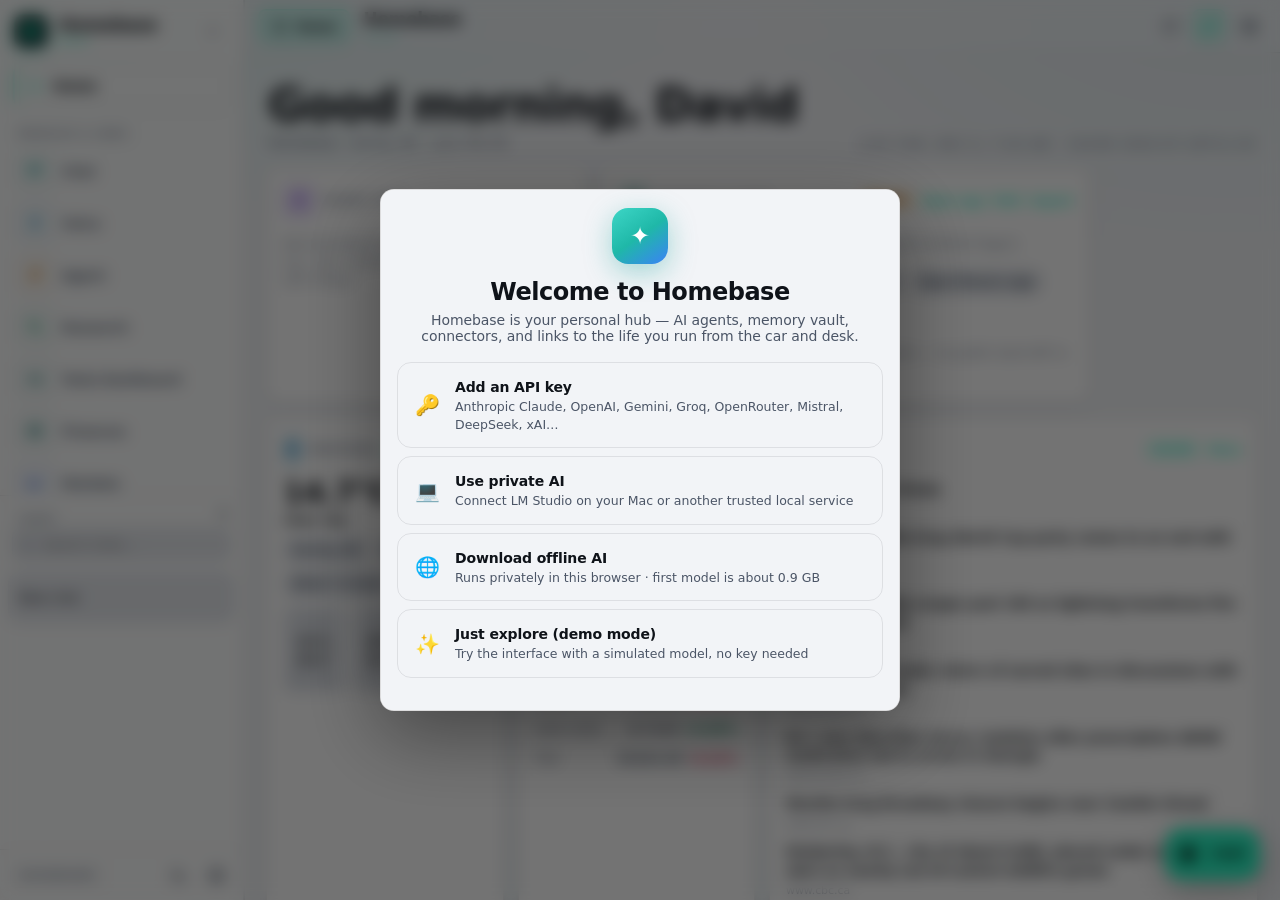
==== commit cd134b9c: "fix(dashboard): orb opens ambient Homebase Voice; Briefing reads aloud locally The header orb no lon" ====
--- a/ai/index.html
+++ b/ai/index.html
@@ -1534,6 +1534,15 @@
   #v-line{font-size:15px;min-height:44px;-webkit-line-clamp:3}
   #v-hint{max-width:320px;line-height:1.4}
 }
+/* Embedded in the Tesla dashboard iframe — quieter chrome, voice-first */
+body.hb-embedded #sidebar,
+body.hb-embedded #chat-fab,
+body.hb-embedded .sb-dash-link{display:none !important}
+body.hb-embedded #app{grid-template-columns:1fr}
+body.hb-ambient #dashboard,
+body.hb-ambient #dash-scroll{display:none !important}
+body.hb-ambient #chat-float{inset:0;width:100%;height:100%;max-width:none;border-radius:0;border:none}
+body.hb-ambient #voice-ov{border-radius:0}
 @media(max-height:620px) and (orientation:landscape){
   #voice-ov{justify-content:flex-start;overflow-y:auto;padding-top:max(16px,env(safe-area-inset-top))}
   .v-stage{gap:10px}
@@ -4210,7 +4219,7 @@
     app_ui_polish_2026_07_20: 'Earlier same-day token polish (indigo aurora calm-down). Superseded for palette by cockpit_wave0_2026_07_20 teal system; elevation/type lessons still apply.',
     dashboard_ai_briefing_2026_07_20: 'FABLE pass (branch claude/multimodal-ai-chatbot-4r8s23), ai/index.html only, ADDITIVE + flag-gated. David: "make it so the homebase AI reads my briefing instead." New deep link ai/?voice=1&brief=1: maybeAutoVoice() detects &brief and sets VOICE.pendingBrief AFTER startVoiceMode (which now resets VOICE.pendingBrief=false with the other VOICE fields, so it can never go stale); the existing #v-orb idle one-tap gate, after unlockAudio(), consumes the flag once and calls new runVoiceBrief() instead of voiceListen(); runVoiceBrief() calls the unchanged voiceUtterance(briefPrompt) so the reply streams + is spoken through the normal voice pipeline, then listening resumes as usual. Ordinary voice is byte-for-byte unchanged (flag defaults false; only the &brief deep link sets it). One-tap gate, free-device-first, blocked-answer recovery, budget guard all preserved. Interfaces: maybeAutoVoice, startVoiceMode reset, #v-orb idle handler, new runVoiceBrief. Dashboard side (index.html): the command-bar Briefing button + the voice orb\'s "briefing" command/long-press now open ai/?voice=1&brief=1; the orb\'s no-mic (in-car) fallback keeps the local audible MP3 briefing so the Tesla still works offline. ai/?voice=1 guardrail (>=4) preserved (brief link still contains it). Verified: extract+node --check on both files; validate.py; ai/tests/homebase.test.js.',
     state: 'Design-depth UI on branch cursor/design-depth-de9b (Cursor). Independently, FABLE branch claude/multimodal-ai-chatbot-4r8s23 shipped the dashboard voice orb + theme-cohesion + Live/Weather balance + Glance opacity, and now routes the dashboard Briefing to Homebase AI (ai/?voice=1&brief=1).',
-    latest_fix: 'Dashboard Briefing now hands off to Homebase AI, which reads a spoken briefing after the one-tap voice gate (ai/?voice=1&brief=1).',
+    latest_fix: 'Dashboard orb → ambient Homebase Voice; Briefing button = local cache TTS on car speakers.',
     start_here: [
       'HOMEBASE_FINANCE_EXCELLENCE_PLAN.md — Wave inventory for /ai/ and /finance/',
       'DASHBOARD_EXCELLENCE_PLAN.md — Tesla dashboard waves (cache.json still highest leverage)',
@@ -4266,6 +4275,29 @@
     'Preserve the central runChat cloud reservation path, direct-first/OpenRouter-fallback ordering, autoRoute/cloudBudget APIs, bounded sub-agent tool allowlists, and draft-PR-only repository write guards'
   ],
   entries: [
+    {
+      id: '2026-07-20-dash-ambient-voice',
+      date: '2026-07-20',
+      commit: 'pending',
+      branch: 'cursor/dashboard-inline-voice-de9b',
+      pull_request: 'pending',
+      title: 'Dashboard orb → ambient Homebase Voice; Briefing = local TTS',
+      type: 'feat+ux',
+      summary: 'Tesla dashboard header orb opens Homebase Voice in ambient embed (dashboard stays visible; orb mirrors listening/speaking via postMessage). Briefing button reads the cache digest aloud on car speakers. Hold-orb also plays local briefing. Phone mic + Bluetooth to Tesla speakers is the recommended duplex setup.',
+      files_changed: ['index.html','ai/index.html','.github/scripts/validate.py'],
+      interfaces_changed: ['openHomebase ambient','homebaseNotifyParent','setVState postMessage','maybeAutoVoice embed/ambient','#dash-orb openAmbientVoice','briefingToggle on Briefing button'],
+      behaviour: [
+        'Orb tap → ambient Homebase Voice (not auto-briefing)',
+        'Briefing button → briefingToggle() local digest TTS',
+        'Ambient panel stays tappable until first listening/speaking, then minimizes; chip expands',
+        'Homebase posts homebase-voice state to parent for orb animation'
+      ],
+      guards: ['DASHBOARD_CACHE marker untouched','no live fetch in orb controller','iframe allow=microphone kept'],
+      verification: ['node --check','validate.py'],
+      setup: ['Hard-reload dashboard after merge','For AI chat: open Voice on phone with Bluetooth to car, or tap once in ambient panel'],
+      known_limits: ['Tesla browser has no mic — use phone for listening; car speakers play TTS from dashboard/phone BT','Homebase live APIs may be blocked in-car; local Briefing always works from cache'],
+      next_model: 'If David wants true cross-device mic sync (phone mic driving Tesla-visible orb without opening phone UI), that needs a pairing channel beyond same-origin iframe.'
+    },
     {
       id: '2026-07-20-dashboard-ai-briefing',
       date: '2026-07-20',
@@ -12703,6 +12735,21 @@
 function vLine(t){ $('v-line').textContent = t || ''; }
 function vYou(t){ var el = $('v-you'); if (el) el.textContent = t ? '“' + t + '”' : ''; }
 function vRoute(t){ var el = $('v-route'); if (el) el.textContent = t || ''; }
+/* When Homebase Voice is embedded in the Tesla dashboard iframe, mirror
+   listening/speaking state to the parent so #dash-orb stays dynamic while the
+   Live panel remains visible. */
+function homebaseNotifyParent(payload){
+  try {
+    if (!window.parent || window.parent === window) return;
+    window.parent.postMessage(Object.assign({ source: 'homebase-voice' }, payload || {}), '*');
+  } catch(e){}
+}
+function homebaseIsEmbedded(){
+  try {
+    if (window.parent && window.parent !== window) return true;
+    return new URLSearchParams(location.search).get('embed') !== null;
+  } catch(e){ return /[?&]embed=/.test(location.search); }
+}
 function setVState(state){
   VOICE.state = state;
   var ov = $('voice-ov');
@@ -12714,6 +12761,11 @@
   else vStatus(VOICE.muted ? 'Paused — tap the orb to talk' : 'Voice mode');
   if (state === 'speaking') voiceBargeStart(); else voiceBargeStop();
   voiceVizKick(state);
+  homebaseNotifyParent({
+    type: 'voice-state',
+    state: state || 'idle',
+    caption: ($('v-line') && $('v-line').textContent) || ($('v-status') && $('v-status').textContent) || ''
+  });
 }
 function ensureVoiceWave(){
   var w = $('v-wave'); if (!w || w.childNodes.length) return;
@@ -13021,6 +13073,7 @@
   $('voice-ov').classList.remove('open');
   if (VIZ.raf){ cancelAnimationFrame(VIZ.raf); VIZ.raf = 0; }
   setVState('idle');
+  homebaseNotifyParent({ type: 'voice-ended' });
 }
 function stopVoiceRec(discard){
   if (VOICE.rec){ try { VOICE.rec.abort ? VOICE.rec.abort() : VOICE.rec.stop(); } catch(e){} VOICE.rec = null; }
@@ -14997,15 +15050,26 @@
   var wantBrief = false;
   try { wantBrief = new URLSearchParams(location.search).get('brief') !== null; }
   catch(e){ wantBrief = /[?&]brief/.test(location.search); }
+  var wantAmbient = false;
+  try { wantAmbient = new URLSearchParams(location.search).get('ambient') !== null; }
+  catch(e){ wantAmbient = /[?&]ambient/.test(location.search); }
   try { openChatFloat(false); } catch(e){}
   lsSet(LS_BOOT, true); /* skip the welcome tour when deep-linked */
+  if (homebaseIsEmbedded()){
+    try { document.body.classList.add('hb-embedded'); } catch(e){}
+    if (wantAmbient) try { document.body.classList.add('hb-ambient'); } catch(e){}
+  }
   startVoiceMode({deferListen:true});
+  homebaseNotifyParent({ type: 'voice-ready', state: 'idle' });
   if (wantBrief && VOICE.active){
-    /* Tesla dashboard "Briefing" → let Homebase's AI read it aloud after the
-       same one-tap gate (mic + spoken replies stay authorized together). */
+    /* Tesla dashboard legacy &brief deep link — AI reads briefing after one-tap.
+       Primary dashboard Briefing button now uses local cache TTS instead. */
     VOICE.pendingBrief = true;
     vStatus('Tap once — then I’ll read your briefing');
     if ($('v-hint')) $('v-hint').textContent = 'One tap enables sound, then your AI briefing plays';
+  } else if (wantAmbient && VOICE.active){
+    vStatus('Tap once to start Homebase Voice');
+    if ($('v-hint')) $('v-hint').textContent = 'Dashboard stays behind this panel · phone mic + car Bluetooth speakers work best';
   }
   return true;
 }
